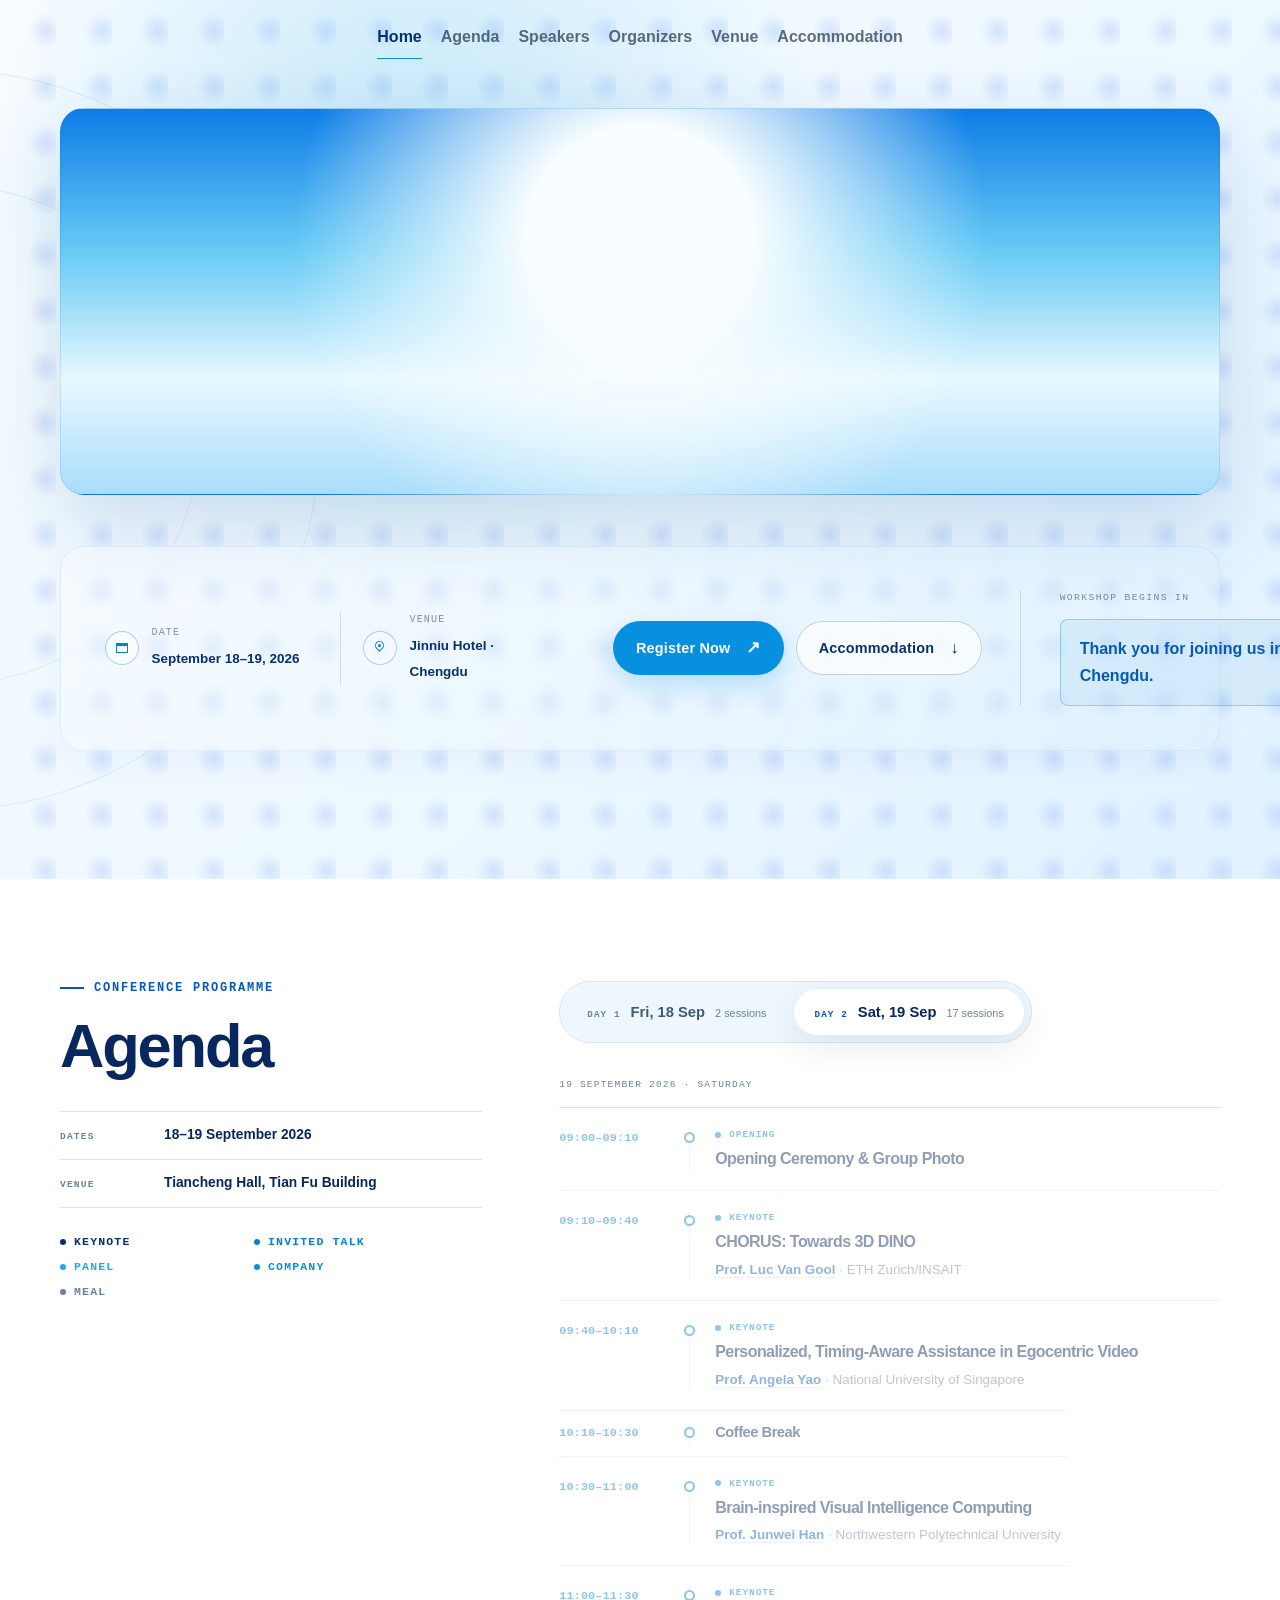
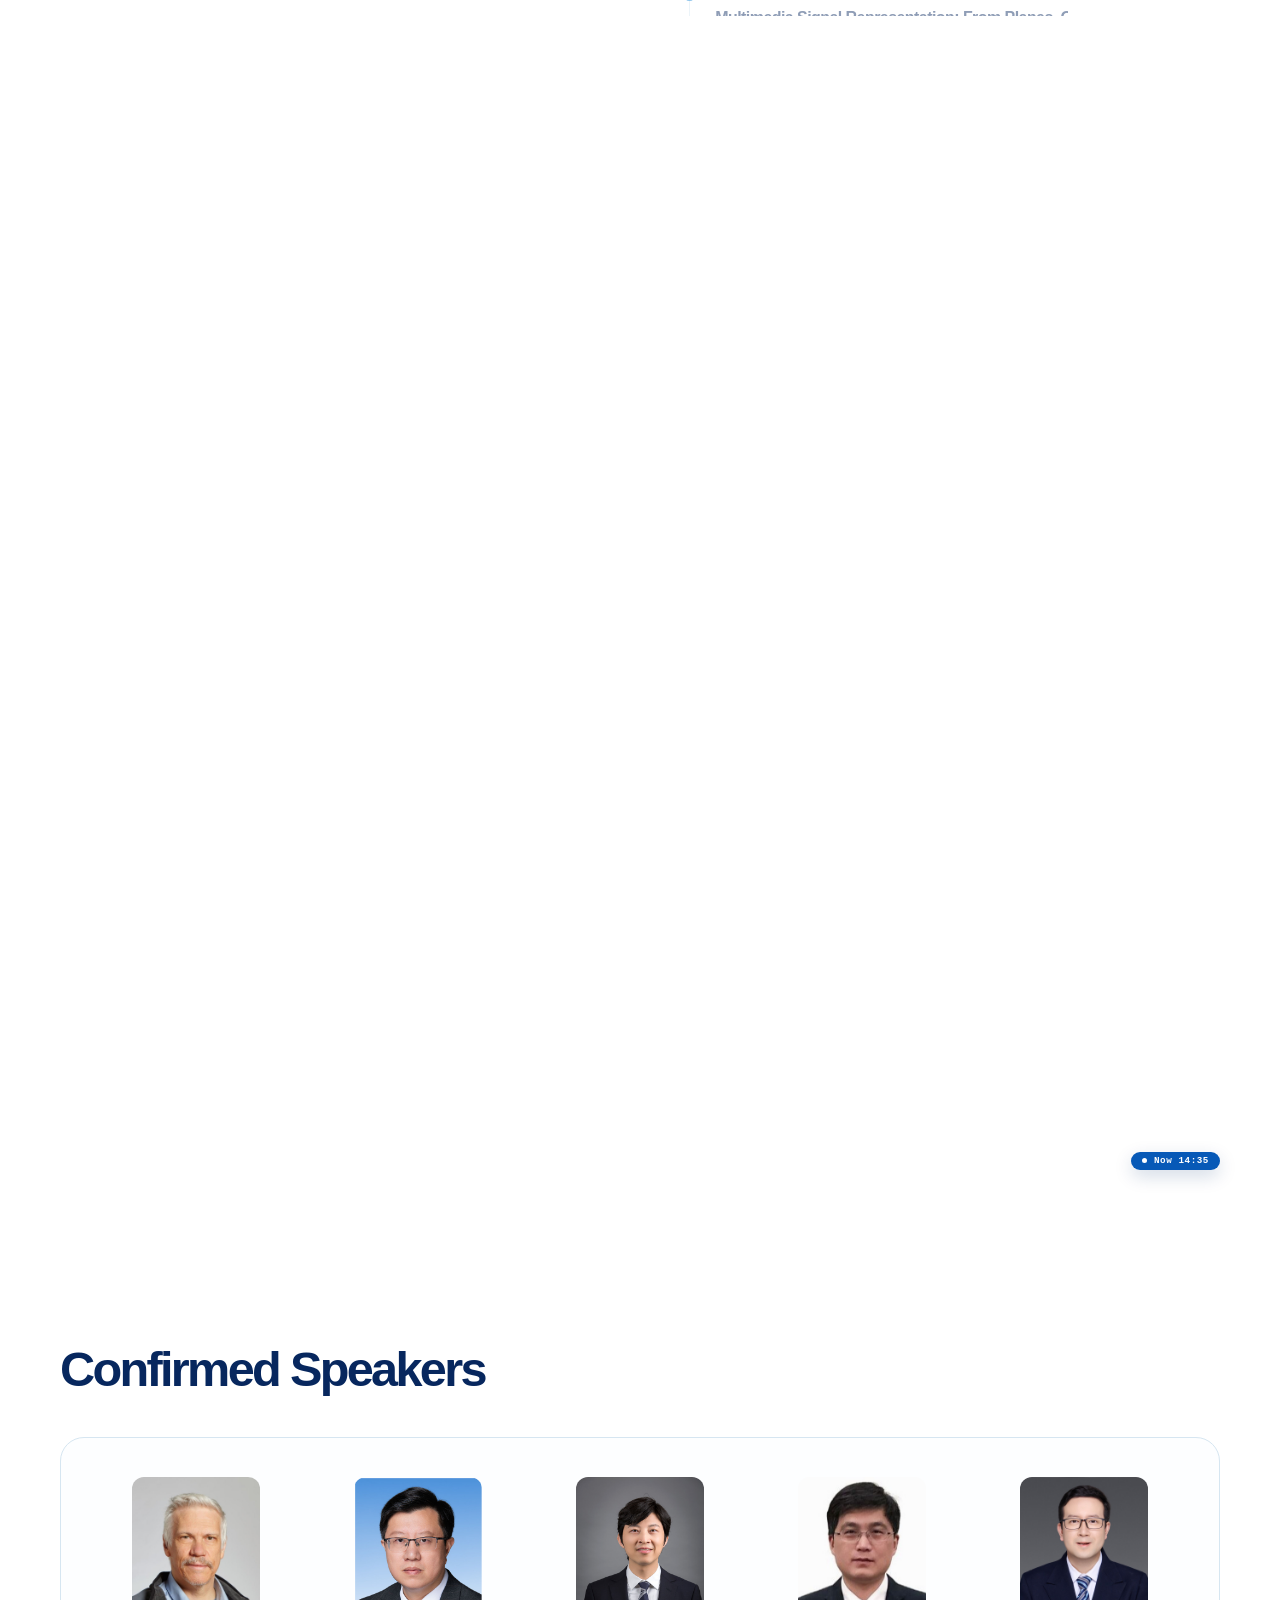
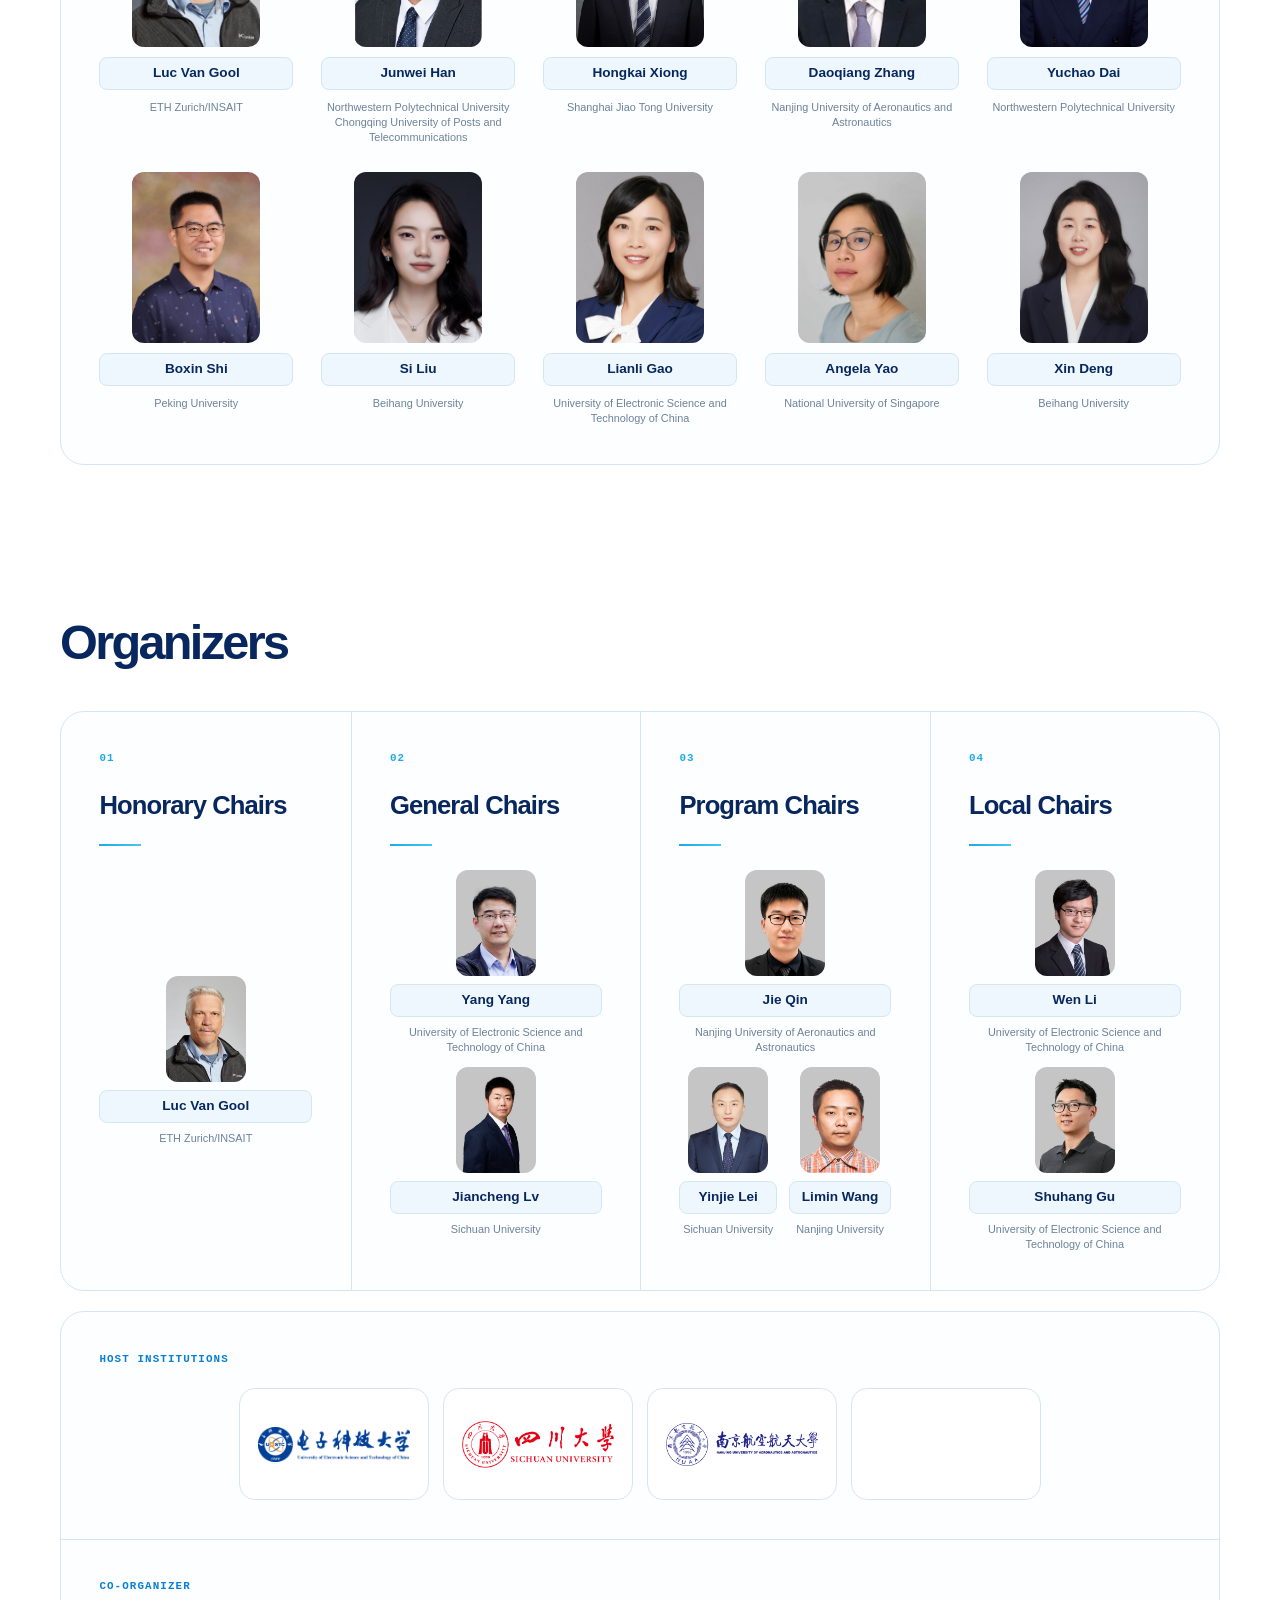
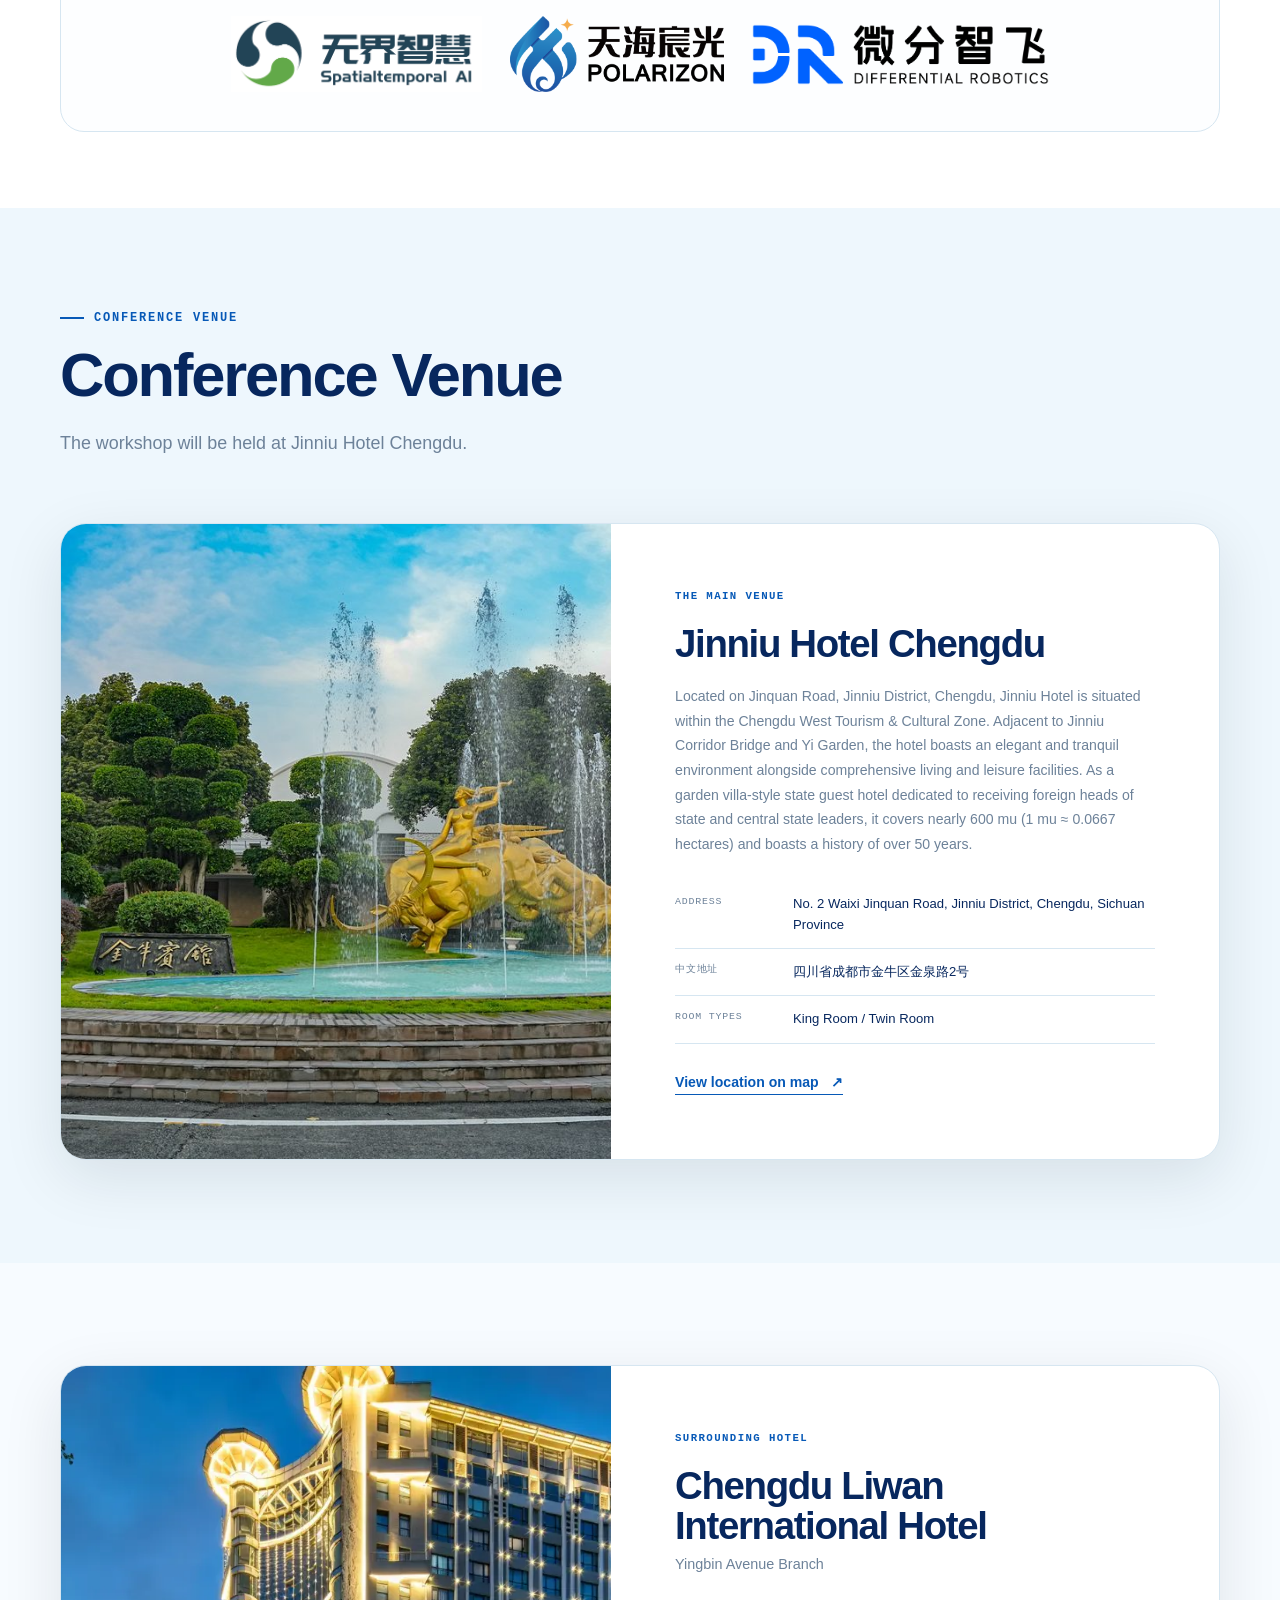
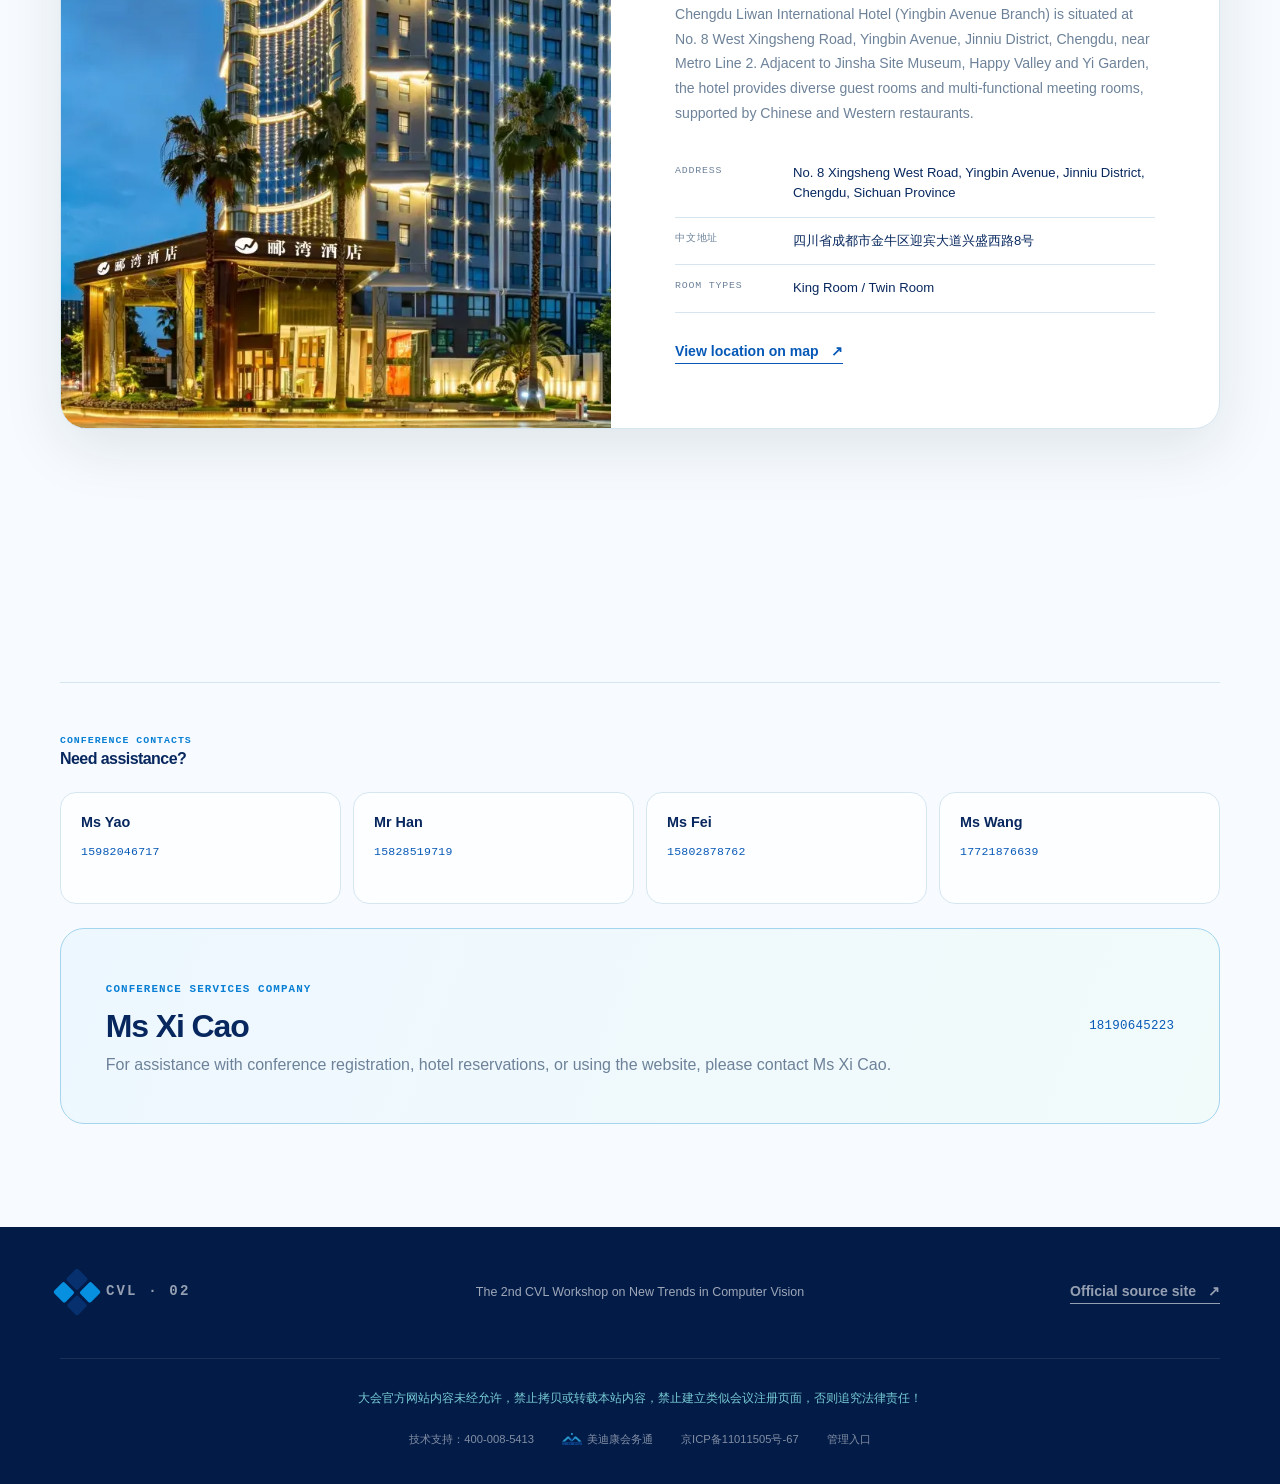
==== index.html @ 1d956423 "Show school-level affiliations only for confirmed speakers" ====
<!DOCTYPE html><html lang="en"><head><meta charSet="utf-8"/><meta name="viewport" content="width=device-width, initial-scale=1"/><link rel="preload" href="/assets/cvl-banner-mobile-0813.jpg" as="image" type="image/jpeg" fetchPriority="high" media="(max-width: 767px)"/><link rel="preload" href="/assets/cvl-banner.jpg" as="image" type="image/jpeg" fetchPriority="high" media="(min-width: 768px)"/><link rel="stylesheet" href="/assets/index-CyD8cBWs.css" data-rsc-css-href="/assets/index-CyD8cBWs.css" data-precedence="vite-rsc/importer-resources"/><link rel="modulepreload" href="/assets/layout-segment-context-DeR4lQsT.js" crossorigin=""/><link rel="modulepreload" href="/assets/rolldown-runtime-S-ySWqyJ.js" crossorigin=""/><link rel="modulepreload" href="/assets/index-DV3I3N_x.js" crossorigin=""/><link rel="modulepreload" href="/assets/framework-DjPHiq1u.js" crossorigin=""/><link rel="modulepreload" href="/assets/MeetingDataBridge-DhP2uK0h.js" crossorigin=""/><link rel="modulepreload" href="/assets/Header-BfSCHGvF.js" crossorigin=""/><link rel="modulepreload" href="/assets/data-CBMd5qh8.js" crossorigin=""/><link rel="modulepreload" href="/assets/Hero-CIeOYiyA.js" crossorigin=""/><link rel="modulepreload" href="/assets/AgendaTimeline-5wPU9Ufr.js" crossorigin=""/><link rel="modulepreload" href="/assets/image-DgHTr4tk.js" crossorigin=""/><link rel="modulepreload" href="/assets/SafeImage-CO-hhXgE.js" crossorigin=""/><link rel="modulepreload" href="/assets/AssistantSlot-C1ZiXn7h.js" crossorigin=""/><link rel="modulepreload" href="/assets/BackToTop-DcU8imKj.js" crossorigin=""/><title>The 2nd CVL Workshop on New Trends in Computer Vision</title><meta name="description" content="Join global scholars and industry practitioners for the 2nd CVL Workshop on New Trends in Computer Vision, September 18–19, 2026 at Jinniu Hotel Chengdu."/><meta property="og:title" content="The 2nd CVL Workshop on New Trends in Computer Vision"/><meta property="og:description" content="Join global scholars and industry practitioners for the 2nd CVL Workshop on New Trends in Computer Vision, September 18–19, 2026 at Jinniu Hotel Chengdu."/><meta property="og:url" content="https://jsjqy.scimeeting.cn/cn/web/index/39242"/><meta property="og:site_name" content="CVL Workshop 2026"/><meta property="og:type" content="website"/><meta property="og:image" content="https://cvl2026.github.io/assets/cvl-banner.jpg"/><meta property="og:image:width" content="6000"/><meta property="og:image:height" content="2000"/><meta property="og:image:alt" content="Official banner for the 2nd CVL Workshop on New Trends in Computer Vision"/><meta name="twitter:card" content="summary_large_image"/><meta name="twitter:title" content="The 2nd CVL Workshop on New Trends in Computer Vision"/><meta name="twitter:description" content="Join global scholars and industry practitioners for the 2nd CVL Workshop on New Trends in Computer Vision, September 18–19, 2026 at Jinniu Hotel Chengdu."/><meta name="twitter:image" content="https://cvl2026.github.io/assets/cvl-banner.jpg"/><link rel="shortcut icon" href="/favicon.png"/><link rel="icon" href="/favicon.png"/><link rel="canonical" href="https://jsjqy.scimeeting.cn/cn/web/index/39242"/><meta name="theme-color" content="#eef8ff"/><link rel="preload" as="image" type="image/jpeg" media="(max-width: 767px)" href="/assets/cvl-banner-mobile-0813.jpg" fetchPriority="high"/><link rel="preload" as="image" type="image/jpeg" media="(min-width: 768px)" href="/assets/cvl-banner.jpg" fetchPriority="high"/><script>self.__VINEXT_RSC_PARAMS__={}</script><script>self.__VINEXT_RSC_NAV__={"pathname":"/","searchParams":[]}</script><link rel="modulepreload" href="/assets/index-DV3I3N_x.js" />
</head><body><header class="siteHeader "><div class="headerInner"><nav class="desktopNav" aria-label="Primary navigation"><a href="#home" class="active">Home</a><a href="#agenda" class="">Agenda</a><a href="#speakers" class="">Speakers</a><a href="#organizers" class="">Organizers</a><a href="#venue" class="">Venue</a><a href="#accommodation" class="">Accommodation</a></nav><button class="menuButton " type="button" aria-label="Open navigation menu" aria-expanded="false" aria-controls="mobile-navigation"><span></span><span></span><span></span></button></div><div id="mobile-navigation" class="mobilePanel " aria-hidden="true"><nav aria-label="Mobile navigation"><a href="#home" tabindex="-1"><span>01</span>Home</a><a href="#agenda" tabindex="-1"><span>02</span>Agenda</a><a href="#speakers" tabindex="-1"><span>03</span>Speakers</a><a href="#organizers" tabindex="-1"><span>04</span>Organizers</a><a href="#venue" tabindex="-1"><span>05</span>Venue</a><a href="#accommodation" tabindex="-1"><span>06</span>Accommodation</a></nav></div></header><main><section class="hero heroBanner" id="home"><div class="heroBackdrop" aria-hidden="true"></div><div class="heroInner"><h1 class="visuallyHidden">The 2nd CVL Workshop on New Trends in Computer Vision</h1><div class="heroVisual" aria-label="Official banner for the 2nd CVL Workshop on New Trends in Computer Vision"><picture><source media="(max-width: 767px)" type="image/jpeg" srcSet="/assets/cvl-banner-mobile-0813.jpg"/><img src="/assets/cvl-banner.jpg" alt="2nd CVL Workshop on New Trends in Computer Vision, September 18–19, 2026, Chengdu, China" width="30000" height="10000" loading="eager" fetchPriority="high" decoding="async"/></picture></div><div class="heroCopy"><div class="heroCopyDetails"><div class="heroMeta" aria-label="Conference date and location"><div><span class="metaIcon calendarIcon" aria-hidden="true"></span><p><small>Date</small><strong>September 18–19, 2026</strong></p></div><div><span class="metaIcon locationIcon" aria-hidden="true"></span><p><small>Venue</small><strong>Jinniu Hotel · Chengdu</strong></p></div></div><div class="heroActions"><a class="button buttonGold" href="https://jsjqy.scimeeting.cn/cn/reg/info/39242" target="_blank" rel="noreferrer">Register Now <span aria-hidden="true">↗</span></a><button class="button buttonGhost" type="button">Accommodation <span aria-hidden="true">↓</span></button></div><div class="countdownWrap"><p>Workshop begins in</p><div class="countdown" aria-label="Countdown to the workshop" aria-live="polite"><div class="countdownUnit"><strong>—</strong><span>Days</span></div><div class="countdownUnit"><strong>—</strong><span>Hours</span></div><div class="countdownUnit"><strong>—</strong><span>Minutes</span></div><div class="countdownUnit"><strong>—</strong><span>Seconds</span></div></div></div></div></div></div></section><section class="section agendaSection" id="agenda"><div class="container agendaLayout"><aside class="agendaAside"><header class="sectionHeader "><p class="eyebrow"><span aria-hidden="true"></span>Conference Programme</p><h2>Agenda</h2></header><dl class="agendaMeta"><div><dt>Dates</dt><dd>18–19 September 2026</dd></div><div><dt>Venue</dt><dd>Tiancheng Hall, Tian Fu Building</dd></div></dl><ul class="agendaLegend" aria-label="Session types"><li class="agendaKind agendaKind--keynote"><i aria-hidden="true"></i>Keynote</li><li class="agendaKind agendaKind--invited"><i aria-hidden="true"></i>Invited Talk</li><li class="agendaKind agendaKind--panel"><i aria-hidden="true"></i>Panel</li><li class="agendaKind agendaKind--industry"><i aria-hidden="true"></i>Company</li><li class="agendaKind agendaKind--meal"><i aria-hidden="true"></i>Meal</li></ul></aside><div class="agendaTimeline"><div class="agendaDayBar"><div class="agendaDays" role="tablist" aria-label="Agenda days"><button class="agendaDay" type="button" role="tab" id="agenda-tab-day-1" aria-selected="false" aria-controls="agenda-panel-day-1" tabindex="-1"><span class="agendaDayLabel">Day 1</span><strong>Fri, 18 Sep</strong><span class="agendaDayCount">2<!-- --> sessions</span></button><button class="agendaDay isActive" type="button" role="tab" id="agenda-tab-day-2" aria-selected="true" aria-controls="agenda-panel-day-2" tabindex="0"><span class="agendaDayLabel">Day 2</span><strong>Sat, 19 Sep</strong><span class="agendaDayCount">17<!-- --> sessions</span></button></div></div><section class="agendaDayPanel" id="agenda-panel-day-1" role="tabpanel" aria-labelledby="agenda-tab-day-1" hidden=""><p class="agendaDayNote">18 September 2026<!-- --> · <!-- -->Friday</p><div class="agendaListWrap"><ol class="agendaList"><li id="agenda-day-1-registration" class="agendaItem agendaItem--registration" data-kind="registration" data-start="2026-09-18T13:00" data-end="2026-09-18T19:00"><span class="agendaTime"><time dateTime="2026-09-18T13:00:00+08:00">13:00–19:00</time><span class="visuallyHidden"> <!-- -->China Standard Time</span></span><span class="agendaRail" aria-hidden="true"><i></i></span><div class="agendaBody"><h3 class="agendaTitle">Registration</h3></div></li><li id="agenda-day-1-dinner" class="agendaItem agendaItem--meal" data-kind="meal" data-start="2026-09-18T18:00" data-end="2026-09-18T19:30"><span class="agendaTime"><time dateTime="2026-09-18T18:00:00+08:00">18:00–19:30</time><span class="visuallyHidden"> <!-- -->China Standard Time</span></span><span class="agendaRail" aria-hidden="true"><i></i></span><div class="agendaBody"><h3 class="agendaTitle">Buffet Dinner</h3><p class="agendaNote">Tiansheng Hall</p></div></li></ol></div></section><section class="agendaDayPanel" id="agenda-panel-day-2" role="tabpanel" aria-labelledby="agenda-tab-day-2"><p class="agendaDayNote">19 September 2026<!-- --> · <!-- -->Saturday</p><div class="agendaListWrap"><ol class="agendaList"><li id="agenda-day-2-opening" class="agendaItem agendaItem--ceremony" data-kind="ceremony" data-start="2026-09-19T09:00" data-end="2026-09-19T09:10"><span class="agendaTime"><time dateTime="2026-09-19T09:00:00+08:00">09:00–09:10</time><span class="visuallyHidden"> <!-- -->China Standard Time</span></span><span class="agendaRail" aria-hidden="true"><i></i></span><div class="agendaBody"><p class="agendaTopline"><span class="agendaKind"><i aria-hidden="true"></i>Opening</span></p><h3 class="agendaTitle">Opening Ceremony &amp; Group Photo</h3></div></li><li id="agenda-day-2-keynote-1" class="agendaItem agendaItem--keynote" data-kind="keynote" data-start="2026-09-19T09:10" data-end="2026-09-19T09:40"><span class="agendaTime"><time dateTime="2026-09-19T09:10:00+08:00">09:10–09:40</time><span class="visuallyHidden"> <!-- -->China Standard Time</span></span><span class="agendaRail" aria-hidden="true"><i></i></span><div class="agendaBody"><p class="agendaTopline"><span class="agendaKind"><i aria-hidden="true"></i>Keynote</span></p><h3 class="agendaTitle">CHORUS: Towards 3D DINO</h3><p class="agendaSpeaker"><a class="agendaPersonLink" href="#speaker-luc-van-gool"><strong>Prof. Luc Van Gool</strong></a><span class="agendaAffiliation"> <!-- -->· <!-- -->ETH Zurich/INSAIT</span></p></div></li><li id="agenda-day-2-keynote-2" class="agendaItem agendaItem--keynote" data-kind="keynote" data-start="2026-09-19T09:40" data-end="2026-09-19T10:10"><span class="agendaTime"><time dateTime="2026-09-19T09:40:00+08:00">09:40–10:10</time><span class="visuallyHidden"> <!-- -->China Standard Time</span></span><span class="agendaRail" aria-hidden="true"><i></i></span><div class="agendaBody"><p class="agendaTopline"><span class="agendaKind"><i aria-hidden="true"></i>Keynote</span></p><h3 class="agendaTitle">Personalized, Timing-Aware Assistance in Egocentric Video</h3><p class="agendaSpeaker"><a class="agendaPersonLink" href="#speaker-angela-yao"><strong>Prof. Angela Yao</strong></a><span class="agendaAffiliation"> <!-- -->· <!-- -->National University of Singapore</span></p></div></li><li id="agenda-day-2-break-1" class="agendaItem agendaItem--break isBreak" data-kind="break" data-start="2026-09-19T10:10" data-end="2026-09-19T10:30"><span class="agendaTime"><time dateTime="2026-09-19T10:10:00+08:00">10:10–10:30</time><span class="visuallyHidden"> <!-- -->China Standard Time</span></span><span class="agendaRail" aria-hidden="true"><i></i></span><div class="agendaBody"><h3 class="agendaTitle">Coffee Break</h3></div></li><li id="agenda-day-2-keynote-3" class="agendaItem agendaItem--keynote" data-kind="keynote" data-start="2026-09-19T10:30" data-end="2026-09-19T11:00"><span class="agendaTime"><time dateTime="2026-09-19T10:30:00+08:00">10:30–11:00</time><span class="visuallyHidden"> <!-- -->China Standard Time</span></span><span class="agendaRail" aria-hidden="true"><i></i></span><div class="agendaBody"><p class="agendaTopline"><span class="agendaKind"><i aria-hidden="true"></i>Keynote</span></p><h3 class="agendaTitle">Brain-inspired Visual Intelligence Computing</h3><p class="agendaSpeaker"><a class="agendaPersonLink" href="#speaker-junwei-han"><strong>Prof. Junwei Han</strong></a><span class="agendaAffiliation"> <!-- -->· <!-- -->Northwestern Polytechnical University</span></p></div></li><li id="agenda-day-2-keynote-4" class="agendaItem agendaItem--keynote" data-kind="keynote" data-start="2026-09-19T11:00" data-end="2026-09-19T11:30"><span class="agendaTime"><time dateTime="2026-09-19T11:00:00+08:00">11:00–11:30</time><span class="visuallyHidden"> <!-- -->China Standard Time</span></span><span class="agendaRail" aria-hidden="true"><i></i></span><div class="agendaBody"><p class="agendaTopline"><span class="agendaKind"><i aria-hidden="true"></i>Keynote</span></p><h3 class="agendaTitle">Multimedia Signal Representation: From Planes, Geometry to Topology</h3><p class="agendaSpeaker"><a class="agendaPersonLink" href="#speaker-hongkai-xiong"><strong>Prof. Hongkai Xiong</strong></a><span class="agendaAffiliation"> <!-- -->· <!-- -->Shanghai Jiao Tong University</span></p></div></li><li id="agenda-day-2-keynote-5" class="agendaItem agendaItem--keynote" data-kind="keynote" data-start="2026-09-19T11:30" data-end="2026-09-19T12:00"><span class="agendaTime"><time dateTime="2026-09-19T11:30:00+08:00">11:30–12:00</time><span class="visuallyHidden"> <!-- -->China Standard Time</span></span><span class="agendaRail" aria-hidden="true"><i></i></span><div class="agendaBody"><p class="agendaTopline"><span class="agendaKind"><i aria-hidden="true"></i>Keynote</span></p><h3 class="agendaTitle">Intelligent Analysis of Brain Imaging for Early Diagnosis of Brain Diseases</h3><p class="agendaSpeaker"><a class="agendaPersonLink" href="#speaker-daoqiang-zhang"><strong>Prof. Daoqiang Zhang</strong></a><span class="agendaAffiliation"> <!-- -->· <!-- -->Nanjing University of Aeronautics and Astronautics</span></p></div></li><li id="agenda-day-2-lunch" class="agendaItem agendaItem--meal" data-kind="meal" data-start="2026-09-19T12:00" data-end="2026-09-19T14:00"><span class="agendaTime"><time dateTime="2026-09-19T12:00:00+08:00">12:00–14:00</time><span class="visuallyHidden"> <!-- -->China Standard Time</span></span><span class="agendaRail" aria-hidden="true"><i></i></span><div class="agendaBody"><h3 class="agendaTitle">Buffet Lunch</h3><p class="agendaNote">Tiansheng Hall</p></div></li><li id="agenda-day-2-invited-1" class="agendaItem agendaItem--invited" data-kind="invited" data-start="2026-09-19T14:00" data-end="2026-09-19T14:30"><span class="agendaTime"><time dateTime="2026-09-19T14:00:00+08:00">14:00–14:30</time><span class="visuallyHidden"> <!-- -->China Standard Time</span></span><span class="agendaRail" aria-hidden="true"><i></i></span><div class="agendaBody"><p class="agendaTopline"><span class="agendaKind"><i aria-hidden="true"></i>Invited Talk 1</span></p><h3 class="agendaTitle">Decision-Making and Planning for Intelligent UAVs in Open Environments</h3><p class="agendaSpeaker"><a class="agendaPersonLink" href="#speaker-si-liu"><strong>Prof. Si Liu</strong></a><span class="agendaAffiliation"> <!-- -->· <!-- -->Beihang University</span></p></div></li><li id="agenda-day-2-invited-2" class="agendaItem agendaItem--invited" data-kind="invited" data-start="2026-09-19T14:30" data-end="2026-09-19T15:00"><span class="agendaTime"><time dateTime="2026-09-19T14:30:00+08:00">14:30–15:00</time><span class="visuallyHidden"> <!-- -->China Standard Time</span></span><span class="agendaRail" aria-hidden="true"><i></i></span><div class="agendaBody"><p class="agendaTopline"><span class="agendaKind"><i aria-hidden="true"></i>Invited Talk 2</span></p><h3 class="agendaTitle">From Dynamic 3D Reconstruction to 4D World Model Construction</h3><p class="agendaSpeaker"><a class="agendaPersonLink" href="#speaker-yuchao-dai"><strong>Prof. Yuchao Dai</strong></a><span class="agendaAffiliation"> <!-- -->· <!-- -->Northwestern Polytechnical University</span></p></div></li><li id="agenda-day-2-invited-3" class="agendaItem agendaItem--invited" data-kind="invited" data-start="2026-09-19T15:00" data-end="2026-09-19T15:30"><span class="agendaTime"><time dateTime="2026-09-19T15:00:00+08:00">15:00–15:30</time><span class="visuallyHidden"> <!-- -->China Standard Time</span></span><span class="agendaRail" aria-hidden="true"><i></i></span><div class="agendaBody"><p class="agendaTopline"><span class="agendaKind"><i aria-hidden="true"></i>Invited Talk 3</span></p><h3 class="agendaTitle">Event-based Photometric Imaging</h3><p class="agendaSpeaker"><a class="agendaPersonLink" href="#speaker-boxin-shi"><strong>Prof. Boxin Shi</strong></a><span class="agendaAffiliation"> <!-- -->· <!-- -->Peking University</span></p></div></li><li id="agenda-day-2-break-2" class="agendaItem agendaItem--break isBreak" data-kind="break" data-start="2026-09-19T15:30" data-end="2026-09-19T16:00"><span class="agendaTime"><time dateTime="2026-09-19T15:30:00+08:00">15:30–16:00</time><span class="visuallyHidden"> <!-- -->China Standard Time</span></span><span class="agendaRail" aria-hidden="true"><i></i></span><div class="agendaBody"><h3 class="agendaTitle">Coffee Break</h3></div></li><li id="agenda-day-2-invited-4" class="agendaItem agendaItem--invited" data-kind="invited" data-start="2026-09-19T16:00" data-end="2026-09-19T16:30"><span class="agendaTime"><time dateTime="2026-09-19T16:00:00+08:00">16:00–16:30</time><span class="visuallyHidden"> <!-- -->China Standard Time</span></span><span class="agendaRail" aria-hidden="true"><i></i></span><div class="agendaBody"><p class="agendaTopline"><span class="agendaKind"><i aria-hidden="true"></i>Invited Talk 4</span></p><h3 class="agendaTitle">Multimedia intelligence towards open world</h3><p class="agendaSpeaker"><a class="agendaPersonLink" href="#speaker-lianli-gao"><strong>Prof. Lianli Gao</strong></a><span class="agendaAffiliation"> <!-- -->· <!-- -->University of Electronic Science and Technology of China</span></p></div></li><li id="agenda-day-2-invited-5" class="agendaItem agendaItem--invited" data-kind="invited" data-start="2026-09-19T16:30" data-end="2026-09-19T17:00"><span class="agendaTime"><time dateTime="2026-09-19T16:30:00+08:00">16:30–17:00</time><span class="visuallyHidden"> <!-- -->China Standard Time</span></span><span class="agendaRail" aria-hidden="true"><i></i></span><div class="agendaBody"><p class="agendaTopline"><span class="agendaKind"><i aria-hidden="true"></i>Invited Talk 5</span></p><h3 class="agendaTitle">Semi-smooth Newton Driven Image Restoration</h3><p class="agendaSpeaker"><a class="agendaPersonLink" href="#speaker-xin-deng"><strong>Prof. Xin Deng</strong></a><span class="agendaAffiliation"> <!-- -->· <!-- -->Beihang University</span></p></div></li><li id="agenda-day-2-company" class="agendaItem agendaItem--industry" data-kind="industry" data-start="2026-09-19T17:00" data-end="2026-09-19T17:20"><span class="agendaTime"><time dateTime="2026-09-19T17:00:00+08:00">17:00–17:20</time><span class="visuallyHidden"> <!-- -->China Standard Time</span></span><span class="agendaRail" aria-hidden="true"><i></i></span><div class="agendaBody"><p class="agendaTopline"><span class="agendaKind"><i aria-hidden="true"></i>Company</span></p><h3 class="agendaTitle">Company Presentation</h3></div></li><li id="agenda-day-2-panel" class="agendaItem agendaItem--panel" data-kind="panel" data-start="2026-09-19T17:20" data-end="2026-09-19T18:00"><span class="agendaTime"><time dateTime="2026-09-19T17:20:00+08:00">17:20–18:00</time><span class="visuallyHidden"> <!-- -->China Standard Time</span></span><span class="agendaRail" aria-hidden="true"><i></i></span><div class="agendaBody"><p class="agendaTopline"><span class="agendaKind"><i aria-hidden="true"></i>Panel</span></p><h3 class="agendaTitle">Panel Discussion</h3></div></li><li id="agenda-day-2-banquet" class="agendaItem agendaItem--meal" data-kind="meal" data-start="2026-09-19T18:00" data-end="2026-09-19T21:00"><span class="agendaTime"><time dateTime="2026-09-19T18:00:00+08:00">18:00–21:00</time><span class="visuallyHidden"> <!-- -->China Standard Time</span></span><span class="agendaRail" aria-hidden="true"><i></i></span><div class="agendaBody"><h3 class="agendaTitle">Conference Banquet</h3><p class="agendaNote">Shu Daxia Hotpot</p></div></li></ol></div></section></div></div></section><section class="section organizersSection speakersSection" id="speakers"><div class="container"><h2 class="organizersTitle">Confirmed Speakers</h2><div class="speakerGrid" aria-label="Confirmed speakers"><div class="speakerCard" id="speaker-luc-van-gool"><img src="/assets/committee/luc-van-gool.jpg" alt="Luc Van Gool" width="600" height="800" loading="lazy" decoding="async" srcSet="/assets/committee/luc-van-gool.jpg 640w, /assets/committee/luc-van-gool.jpg 750w, /assets/committee/luc-van-gool.jpg 828w, /assets/committee/luc-van-gool.jpg 1080w, /assets/committee/luc-van-gool.jpg 1200w" class="chairPhoto" data-nimg="1"/><div class="chairMemberName">Luc Van Gool</div><div class="chairMemberBio">ETH Zurich/INSAIT</div></div><div class="speakerCard" id="speaker-junwei-han"><img src="/assets/speakers/junwei-han.jpg" alt="Junwei Han" width="600" height="800" loading="lazy" decoding="async" srcSet="/assets/speakers/junwei-han.jpg 640w, /assets/speakers/junwei-han.jpg 750w, /assets/speakers/junwei-han.jpg 828w, /assets/speakers/junwei-han.jpg 1080w, /assets/speakers/junwei-han.jpg 1200w" class="chairPhoto" data-nimg="1"/><div class="chairMemberName">Junwei Han</div><div class="chairMemberBio">Northwestern Polytechnical University
Chongqing University of Posts and Telecommunications</div></div><div class="speakerCard" id="speaker-hongkai-xiong"><img src="/assets/speakers/hongkai-xiong.jpg" alt="Hongkai Xiong" width="600" height="800" loading="lazy" decoding="async" srcSet="/assets/speakers/hongkai-xiong.jpg 640w, /assets/speakers/hongkai-xiong.jpg 750w, /assets/speakers/hongkai-xiong.jpg 828w, /assets/speakers/hongkai-xiong.jpg 1080w, /assets/speakers/hongkai-xiong.jpg 1200w" class="chairPhoto" data-nimg="1"/><div class="chairMemberName">Hongkai Xiong</div><div class="chairMemberBio">Shanghai Jiao Tong University</div></div><div class="speakerCard" id="speaker-daoqiang-zhang"><img src="/assets/speakers/zhang-daoqiang.jpg" alt="Daoqiang Zhang" width="600" height="800" loading="lazy" decoding="async" srcSet="/assets/speakers/zhang-daoqiang.jpg 640w, /assets/speakers/zhang-daoqiang.jpg 750w, /assets/speakers/zhang-daoqiang.jpg 828w, /assets/speakers/zhang-daoqiang.jpg 1080w, /assets/speakers/zhang-daoqiang.jpg 1200w" class="chairPhoto" data-nimg="1"/><div class="chairMemberName">Daoqiang Zhang</div><div class="chairMemberBio">Nanjing University of Aeronautics and Astronautics</div></div><div class="speakerCard" id="speaker-yuchao-dai"><img src="/assets/speakers/dai-yuchao.jpg" alt="Yuchao Dai" width="600" height="800" loading="lazy" decoding="async" srcSet="/assets/speakers/dai-yuchao.jpg 640w, /assets/speakers/dai-yuchao.jpg 750w, /assets/speakers/dai-yuchao.jpg 828w, /assets/speakers/dai-yuchao.jpg 1080w, /assets/speakers/dai-yuchao.jpg 1200w" class="chairPhoto" data-nimg="1"/><div class="chairMemberName">Yuchao Dai</div><div class="chairMemberBio">Northwestern Polytechnical University</div></div><div class="speakerCard" id="speaker-boxin-shi"><img src="/assets/speakers/boxin-shi.jpg" alt="Boxin Shi" width="600" height="800" loading="lazy" decoding="async" srcSet="/assets/speakers/boxin-shi.jpg 640w, /assets/speakers/boxin-shi.jpg 750w, /assets/speakers/boxin-shi.jpg 828w, /assets/speakers/boxin-shi.jpg 1080w, /assets/speakers/boxin-shi.jpg 1200w" class="chairPhoto" data-nimg="1"/><div class="chairMemberName">Boxin Shi</div><div class="chairMemberBio">Peking University</div></div><div class="speakerCard" id="speaker-si-liu"><img src="/assets/speakers/liu-cai.jpg" alt="Si Liu" width="600" height="800" loading="lazy" decoding="async" srcSet="/assets/speakers/liu-cai.jpg 640w, /assets/speakers/liu-cai.jpg 750w, /assets/speakers/liu-cai.jpg 828w, /assets/speakers/liu-cai.jpg 1080w, /assets/speakers/liu-cai.jpg 1200w" class="chairPhoto" data-nimg="1"/><div class="chairMemberName">Si Liu</div><div class="chairMemberBio">Beihang University</div></div><div class="speakerCard" id="speaker-lianli-gao"><img src="/assets/speakers/gao-lianli.jpg" alt="Lianli Gao" width="600" height="800" loading="lazy" decoding="async" srcSet="/assets/speakers/gao-lianli.jpg 640w, /assets/speakers/gao-lianli.jpg 750w, /assets/speakers/gao-lianli.jpg 828w, /assets/speakers/gao-lianli.jpg 1080w, /assets/speakers/gao-lianli.jpg 1200w" class="chairPhoto" data-nimg="1"/><div class="chairMemberName">Lianli Gao</div><div class="chairMemberBio">University of Electronic Science and Technology of China</div></div><div class="speakerCard" id="speaker-angela-yao"><img src="/assets/speakers/angela-yao.jpg" alt="Angela Yao" width="600" height="800" loading="lazy" decoding="async" srcSet="/assets/speakers/angela-yao.jpg 640w, /assets/speakers/angela-yao.jpg 750w, /assets/speakers/angela-yao.jpg 828w, /assets/speakers/angela-yao.jpg 1080w, /assets/speakers/angela-yao.jpg 1200w" class="chairPhoto" data-nimg="1"/><div class="chairMemberName">Angela Yao</div><div class="chairMemberBio">National University of Singapore</div></div><div class="speakerCard" id="speaker-xin-deng"><img src="/assets/speakers/deng-xin.jpg" alt="Xin Deng" width="600" height="800" loading="lazy" decoding="async" srcSet="/assets/speakers/deng-xin.jpg 640w, /assets/speakers/deng-xin.jpg 750w, /assets/speakers/deng-xin.jpg 828w, /assets/speakers/deng-xin.jpg 1080w, /assets/speakers/deng-xin.jpg 1200w" class="chairPhoto" data-nimg="1"/><div class="chairMemberName">Xin Deng</div><div class="chairMemberBio">Beihang University</div></div></div></div></section><section class="section organizersSection" id="organizers"><div class="container"><h2 class="organizersTitle">Organizers</h2><div class="chairGrid" aria-label="Conference chairs"><article class="chairCard chairCard--honorary"><span class="chairNumber">01</span><h3>Honorary Chairs</h3><span class="chairRoleLine" aria-hidden="true"></span><div class="chairMembers"><div class="chairMember" id="chair-luc-van-gool"><img src="/assets/committee/luc-van-gool.jpg" alt="Luc Van Gool" width="600" height="800" loading="lazy" decoding="async" srcSet="/assets/committee/luc-van-gool.jpg 640w, /assets/committee/luc-van-gool.jpg 750w, /assets/committee/luc-van-gool.jpg 828w, /assets/committee/luc-van-gool.jpg 1080w, /assets/committee/luc-van-gool.jpg 1200w" class="chairPhoto" data-nimg="1"/><div class="chairMemberName">Luc Van Gool</div><div class="chairMemberBio">ETH Zurich/INSAIT</div></div></div></article><article class="chairCard"><span class="chairNumber">02</span><h3>General Chairs</h3><span class="chairRoleLine" aria-hidden="true"></span><div class="chairMembers"><div class="chairMember" id="chair-yang-yang"><img src="/assets/committee/yang-yang.jpg" alt="Yang Yang" width="600" height="800" loading="lazy" decoding="async" srcSet="/assets/committee/yang-yang.jpg 640w, /assets/committee/yang-yang.jpg 750w, /assets/committee/yang-yang.jpg 828w, /assets/committee/yang-yang.jpg 1080w, /assets/committee/yang-yang.jpg 1200w" class="chairPhoto" data-nimg="1"/><div class="chairMemberName">Yang Yang</div><div class="chairMemberBio">University of Electronic Science and Technology of China</div></div><div class="chairMember" id="chair-jiancheng-lv"><img src="/assets/committee/jiancheng-lv.jpg" alt="Jiancheng Lv" width="600" height="800" loading="lazy" decoding="async" srcSet="/assets/committee/jiancheng-lv.jpg 640w, /assets/committee/jiancheng-lv.jpg 750w, /assets/committee/jiancheng-lv.jpg 828w, /assets/committee/jiancheng-lv.jpg 1080w, /assets/committee/jiancheng-lv.jpg 1200w" class="chairPhoto" data-nimg="1"/><div class="chairMemberName">Jiancheng Lv</div><div class="chairMemberBio">Sichuan University</div></div></div></article><article class="chairCard"><span class="chairNumber">03</span><h3>Program Chairs</h3><span class="chairRoleLine" aria-hidden="true"></span><div class="chairMembers"><div class="chairMember" id="chair-jie-qin"><img src="/assets/committee/jie-qin.jpg" alt="Jie Qin" width="600" height="800" loading="lazy" decoding="async" srcSet="/assets/committee/jie-qin.jpg 640w, /assets/committee/jie-qin.jpg 750w, /assets/committee/jie-qin.jpg 828w, /assets/committee/jie-qin.jpg 1080w, /assets/committee/jie-qin.jpg 1200w" class="chairPhoto" data-nimg="1"/><div class="chairMemberName">Jie Qin</div><div class="chairMemberBio">Nanjing University of Aeronautics and Astronautics</div></div><div class="chairMember" id="chair-yinjie-lei"><img src="/assets/committee/yinjie-lei.jpg" alt="Yinjie Lei" width="600" height="800" loading="lazy" decoding="async" srcSet="/assets/committee/yinjie-lei.jpg 640w, /assets/committee/yinjie-lei.jpg 750w, /assets/committee/yinjie-lei.jpg 828w, /assets/committee/yinjie-lei.jpg 1080w, /assets/committee/yinjie-lei.jpg 1200w" class="chairPhoto" data-nimg="1"/><div class="chairMemberName">Yinjie Lei</div><div class="chairMemberBio">Sichuan University</div></div><div class="chairMember" id="chair-limin-wang"><img src="/assets/committee/limin-wang.jpg" alt="Limin Wang" width="600" height="800" loading="lazy" decoding="async" srcSet="/assets/committee/limin-wang.jpg 640w, /assets/committee/limin-wang.jpg 750w, /assets/committee/limin-wang.jpg 828w, /assets/committee/limin-wang.jpg 1080w, /assets/committee/limin-wang.jpg 1200w" class="chairPhoto" data-nimg="1"/><div class="chairMemberName">Limin Wang</div><div class="chairMemberBio">Nanjing University</div></div></div></article><article class="chairCard"><span class="chairNumber">04</span><h3>Local Chairs</h3><span class="chairRoleLine" aria-hidden="true"></span><div class="chairMembers"><div class="chairMember" id="chair-wen-li"><img src="/assets/committee/wen-li.jpg" alt="Wen Li" width="600" height="800" loading="lazy" decoding="async" srcSet="/assets/committee/wen-li.jpg 640w, /assets/committee/wen-li.jpg 750w, /assets/committee/wen-li.jpg 828w, /assets/committee/wen-li.jpg 1080w, /assets/committee/wen-li.jpg 1200w" class="chairPhoto" data-nimg="1"/><div class="chairMemberName">Wen Li</div><div class="chairMemberBio">University of Electronic Science and Technology of China</div></div><div class="chairMember" id="chair-shuhang-gu"><img src="/assets/committee/shuhang-gu.jpg" alt="Shuhang Gu" width="600" height="800" loading="lazy" decoding="async" srcSet="/assets/committee/shuhang-gu.jpg 640w, /assets/committee/shuhang-gu.jpg 750w, /assets/committee/shuhang-gu.jpg 828w, /assets/committee/shuhang-gu.jpg 1080w, /assets/committee/shuhang-gu.jpg 1200w" class="chairPhoto" data-nimg="1"/><div class="chairMemberName">Shuhang Gu</div><div class="chairMemberBio">University of Electronic Science and Technology of China</div></div></div></article></div><div class="organizerInstitutions"><div class="institutionGroup"><span class="institutionLabel">Host Institutions</span><ol class="hostInstitutionList"><li><img src="/assets/host-logos/uestc.png" alt="University of Electronic Science and Technology of China logo" loading="lazy" decoding="async"/></li><li><img src="/assets/host-logos/scu.png" alt="Sichuan University logo" loading="lazy" decoding="async"/></li><li><img src="/assets/host-logos/nuaa.png" alt="Nanjing University of Aeronautics and Astronautics logo" loading="lazy" decoding="async"/></li><li><img src="/assets/host-logos/nju.jpg" alt="Nanjing University logo" loading="lazy" decoding="async"/></li></ol></div><div class="institutionGroup coOrganizerGroup"><span class="institutionLabel">Co-organizer</span><div class="coOrganizerLogos"><img class="coOrganizerLogo" src="/assets/host-logos/wujie-zhihui.png" alt="Wu Jie Zhi Hui (Zhuhai) Technology Co., Ltd logo" loading="lazy" decoding="async"/><img class="coOrganizerLogo" src="/assets/host-logos/polarizon.png" alt="Polarizon logo" loading="lazy" decoding="async"/><img class="coOrganizerLogo coOrganizerLogo--weifen-zhifei" src="/assets/host-logos/weifen-zhifei.png" alt="Weifen Zhifei (Differential Robotics) logo" loading="lazy" decoding="async"/></div></div></div></div></section><section class="section venueSection" id="venue"><div class="container"><header class="sectionHeader "><p class="eyebrow"><span aria-hidden="true"></span>Conference Venue</p><h2>Conference Venue</h2><p class="sectionIntro">The workshop will be held at Jinniu Hotel Chengdu.</p></header><div class="hotelShowcase jinniuHotel"><div class="hotelShowcaseImage"><span class="safeImage hotelImage is-loading" style="aspect-ratio:1080 / 720"><img src="/assets/jinniu-hotel.jpg" alt="Jinniu Hotel Chengdu exterior and gardens" width="1080" height="720" loading="lazy" decoding="async" srcSet="/assets/jinniu-hotel.jpg 640w, /assets/jinniu-hotel.jpg 750w, /assets/jinniu-hotel.jpg 828w, /assets/jinniu-hotel.jpg 1080w, /assets/jinniu-hotel.jpg 1200w, /assets/jinniu-hotel.jpg 1920w, /assets/jinniu-hotel.jpg 2048w" data-nimg="1"/></span></div><div class="hotelShowcaseContent"><p class="venueLabel">THE MAIN VENUE</p><h3>Jinniu Hotel Chengdu</h3><p class="hotelDescription">Located on Jinquan Road, Jinniu District, Chengdu, Jinniu Hotel is situated within the Chengdu West Tourism &amp; Cultural Zone. Adjacent to Jinniu Corridor Bridge and Yi Garden, the hotel boasts an elegant and tranquil environment alongside comprehensive living and leisure facilities. As a garden villa-style state guest hotel dedicated to receiving foreign heads of state and central state leaders, it covers nearly 600 mu (1 mu ≈ 0.0667 hectares) and boasts a history of over 50 years.</p><dl class="hotelDetails"><div><dt>Address</dt><dd>No. 2 Waixi Jinquan Road, Jinniu District, Chengdu, Sichuan Province</dd></div><div><dt>中文地址</dt><dd>四川省成都市金牛区金泉路2号</dd></div><div><dt>Room Types</dt><dd>King Room / Twin Room</dd></div></dl><a class="textLink" href="https://uri.amap.com/search?keyword=%E6%88%90%E9%83%BD%E9%87%91%E7%89%9B%E5%AE%BE%E9%A6%86&amp;city=%E6%88%90%E9%83%BD&amp;view=map" target="_blank" rel="noreferrer">View location on map <span aria-hidden="true">↗</span></a></div></div></div></section><section class="section accommodationSection" id="accommodation"><div class="container"><div class="hotelShowcase liwanHotel"><div class="hotelShowcaseImage"><span class="safeImage hotelImage is-loading" style="aspect-ratio:1280 / 853"><img src="/assets/liwan-hotel.webp" alt="Chengdu Liwan International Hotel exterior" width="1280" height="853" loading="lazy" decoding="async" srcSet="/assets/liwan-hotel.webp 640w, /assets/liwan-hotel.webp 750w, /assets/liwan-hotel.webp 828w, /assets/liwan-hotel.webp 1080w, /assets/liwan-hotel.webp 1200w, /assets/liwan-hotel.webp 1920w, /assets/liwan-hotel.webp 2048w" data-nimg="1"/></span></div><div class="hotelShowcaseContent"><p class="venueLabel">SURROUNDING HOTEL</p><h3>Chengdu Liwan International Hotel</h3><p class="hotelSubname">Yingbin Avenue Branch</p><p class="hotelDescription">Chengdu Liwan International Hotel (Yingbin Avenue Branch) is situated at No. 8 West Xingsheng Road, Yingbin Avenue, Jinniu District, Chengdu, near Metro Line 2. Adjacent to Jinsha Site Museum, Happy Valley and Yi Garden, the hotel provides diverse guest rooms and multi-functional meeting rooms, supported by Chinese and Western restaurants.</p><dl class="hotelDetails"><div><dt>Address</dt><dd>No. 8 Xingsheng West Road, Yingbin Avenue, Jinniu District, Chengdu, Sichuan Province</dd></div><div><dt>中文地址</dt><dd>四川省成都市金牛区迎宾大道兴盛西路8号</dd></div><div><dt>Room Types</dt><dd>King Room / Twin Room</dd></div></dl><a class="textLink" href="https://uri.amap.com/search?keyword=%E6%88%90%E9%83%BD%E4%B8%BD%E6%B9%BE%E5%9B%BD%E9%99%85%E9%85%92%E5%BA%97%EF%BC%88%E8%BF%8E%E5%AE%BE%E5%A4%A7%E9%81%93%E5%BA%97%EF%BC%89&amp;city=%E6%88%90%E9%83%BD&amp;view=map" target="_blank" rel="noreferrer">View location on map <span aria-hidden="true">↗</span></a></div></div></div></section><section class="section conferenceContactsSection" id="contacts"><div class="container"><div class="organizerContacts" aria-label="Conference contacts"><div class="contactsHeading"><span>Conference Contacts</span><h2>Need assistance?</h2></div><div class="academicContactGrid"><article class="contactPerson"><strong>Ms Yao</strong><a href="tel:15982046717">15982046717</a><span class="contactResponsibility"></span></article><article class="contactPerson"><strong>Mr Han</strong><a href="tel:15828519719">15828519719</a><span class="contactResponsibility"></span></article><article class="contactPerson"><strong>Ms Fei</strong><a href="tel:15802878762">15802878762</a><span class="contactResponsibility"></span></article><article class="contactPerson"><strong>Ms Wang</strong><a href="tel:17721876639">17721876639</a><span class="contactResponsibility"></span></article></div><article class="companyContact"><div><span>Conference Services Company</span><h3>Ms Xi Cao</h3><p>For assistance with conference registration, hotel reservations, or using the website, please contact Ms Xi Cao.</p></div><div class="companyContactLinks"><a href="tel:18190645223">18190645223</a></div></article></div></div></section></main><footer class="siteFooter"><div class="container footerTop"><a class="brand footerBrand" href="#home" aria-label="Back to CVL Workshop home"><span class="brandMark" aria-hidden="true"><i></i><i></i><i></i><i></i></span><span class="brandText"><strong>CVL · 02</strong><small>Chengdu 2026</small></span></a><p>The 2nd CVL Workshop on New Trends in Computer Vision</p><a class="textLink footerSource" href="https://jsjqy.scimeeting.cn/cn/web/index/39242" target="_blank" rel="noreferrer">Official source site <span aria-hidden="true">↗</span></a></div><div class="container footerLegal"><p class="copyrightNotice">大会官方网站内容未经允许，禁止拷贝或转载本站内容，禁止建立类似会议注册页面，否则追究法律责任！</p><div class="footerLinks"><span>技术支持：<a href="tel:4000085413">400-008-5413</a></span><a href="https://www.scimeeting.cn" target="_blank" rel="noreferrer"><img src="/assets/scimeeting-logo.png" alt="美迪康会务通" width="53" height="33" loading="lazy" decoding="async" srcSet="/assets/scimeeting-logo.png 53w" data-nimg="1"/>美迪康会务通</a><a href="https://beian.miit.gov.cn/" target="_blank" rel="noreferrer">京ICP备11011505号-67</a><a href="https://www.scimeeting.cn/meetings/index/39242" target="_blank" rel="noreferrer">管理入口</a></div></div></footer><button class="backToTop " type="button" aria-label="Back to top" tabindex="-1"><span aria-hidden="true">↑</span></button><script id="_R_">import("/assets/index-DV3I3N_x.js")</script></body></html><script>self.__VINEXT_RSC_CHUNKS__=self.__VINEXT_RSC_CHUNKS__||[];self.__VINEXT_RSC_CHUNKS__.push("2:I[\"8c0f216c4604\",[],\"Children\",1]\n3:I[\"15c18cfaeeff\",[],\"LayoutSegmentProvider\",1]\n4:I[\"8c0f216c4604\",[],\"Slot\",1]\n5:I[\"593f344dc510\",[],\"RedirectBoundary\",1]\n:HL[\"/assets/index-CyD8cBWs.css\",\"style\"]\n:HL[\"/assets/cvl-banner-mobile-0813.jpg\",\"image\",{\"type\":\"image/jpeg\",\"fetchPriority\":\"high\",\"media\":\"(max-width: 767px)\"}]\n:HL[\"/assets/cvl-banner.jpg\",\"image\",{\"type\":\"image/jpeg\",\"fetchPriority\":\"high\",\"media\":\"(min-width: 768px)\"}]\n")</script><script>self.__VINEXT_RSC_CHUNKS__=self.__VINEXT_RSC_CHUNKS__||[];self.__VINEXT_RSC_CHUNKS__.push("0:{\"__route\":\"route:/\",\"__interceptionContext\":null,\"__layoutIds\":[\"layout:/\"],\"__rootLayout\":\"/\",\"page:/\":\"$L1\",\"layout:/\":[[[[\"$\",\"link\",\"css:/assets/index-CyD8cBWs.css\",{\"rel\":\"stylesheet\",\"precedence\":\"vite-rsc/importer-resources\",\"href\":\"/assets/index-CyD8cBWs.css\",\"data-rsc-css-href\":\"/assets/index-CyD8cBWs.css\"}],\"$undefined\"],[\"$\",\"html\",null,{\"lang\":\"en\",\"children\":[[\"$\",\"head\",null,{\"children\":[[\"$\",\"meta\",null,{\"name\":\"theme-color\",\"content\":\"#eef8ff\"}],[\"$\",\"link\",null,{\"rel\":\"preload\",\"as\":\"image\",\"type\":\"image/jpeg\",\"media\":\"(max-width: 767px)\",\"href\":\"/assets/cvl-banner-mobile-0813.jpg\",\"fetchPriority\":\"high\"}],[\"$\",\"link\",null,{\"rel\":\"preload\",\"as\":\"image\",\"type\":\"image/jpeg\",\"media\":\"(min-width: 768px)\",\"href\":\"/assets/cvl-banner.jpg\",\"fetchPriority\":\"high\"}]]}],[\"$\",\"body\",null,{\"children\":[\"$\",\"$L2\",null,{}]}]]}]],null],\"route:/\":[[[\"$\",\"meta\",null,{\"charSet\":\"utf-8\"}],[[\"$\",\"title\",\"0\",{\"children\":\"The 2nd CVL Workshop on New Trends in Computer Vision\"}],[\"$\",\"meta\",\"1\",{\"name\":\"description\",\"content\":\"Join global scholars and industry practitioners for the 2nd CVL Workshop on New Trends in Computer Vision, September 18–19, 2026 at Jinniu Hotel Chengdu.\"}],[\"$\",\"meta\",\"2\",{\"property\":\"og:title\",\"content\":\"The 2nd CVL Workshop on New Trends in Computer Vision\"}],[\"$\",\"meta\",\"3\",{\"property\":\"og:description\",\"content\":\"Join global scholars and industry practitioners for the 2nd CVL Workshop on New Trends in Computer Vision, September 18–19, 2026 at Jinniu Hotel Chengdu.\"}],[\"$\",\"meta\",\"4\",{\"property\":\"og:url\",\"content\":\"https://jsjqy.scimeeting.cn/cn/web/index/39242\"}],[\"$\",\"meta\",\"5\",{\"property\":\"og:site_name\",\"content\":\"CVL Workshop 2026\"}],[\"$\",\"meta\",\"6\",{\"property\":\"og:type\",\"content\":\"website\"}],[\"$\",\"meta\",\"7\",{\"property\":\"og:image\",\"content\":\"https://cvl2026.github.io/assets/cvl-banner.jpg\"}],[\"$\",\"meta\",\"8\",{\"property\":\"og:image:width\",\"content\":\"6000\"}],[\"$\",\"meta\",\"9\",{\"property\":\"og:image:height\",\"content\":\"2000\"}],[\"$\",\"meta\",\"10\",{\"property\":\"og:image:alt\",\"content\":\"Official banner for the 2nd CVL Workshop on New Trends in Computer Vision\"}],[\"$\",\"meta\",\"11\",{\"name\":\"twitter:card\",\"content\":\"summary_large_image\"}],[\"$\",\"meta\",\"12\",{\"name\":\"twitter:title\",\"content\":\"The 2nd CVL Workshop on New Trends in Computer Vision\"}],[\"$\",\"meta\",\"13\",{\"name\":\"twitter:description\",\"content\":\"Join global scholars and industry practitioners for the 2nd CVL Workshop on New Trends in Computer Vision, September 18–19, 2026 at Jinniu Hotel Chengdu.\"}],[\"$\",\"meta\",\"14\",{\"name\":\"twitter:image\",\"content\":\"https://cvl2026.github.io/assets/cvl-banner.jpg\"}],[\"$\",\"link\",\"15\",{\"rel\":\"shortcut icon\",\"href\":\"/favicon.png\"}],[\"$\",\"link\",\"16\",{\"rel\":\"icon\",\"href\":\"/favicon.png\"}],[\"$\",\"link\",\"17\",{\"rel\":\"canonical\",\"href\":\"https://jsjqy.scimeeting.cn/cn/web/index/39242\"}]],[[\"$\",\"meta\",\"0\",{\"name\":\"viewport\",\"content\":\"width=device-width, initial-scale=1\"}]]],[\"$\",\"$L3\",null,{\"segmentMap\":{\"children\":[]},\"children\":[\"$\",\"$L4\",null,{\"id\":\"layout:/\",\"parallelSlots\":\"$undefined\",\"children\":[\"$\",\"$L5\",null,{\"children\":[\"$\",\"$L3\",null,{\"segmentMap\":{\"children\":[]},\"children\":[\"$\",\"$L4\",null,{\"id\":\"page:/\"}]}]}]}]}]],\"__layoutFlags\":{\"layout:/\":\"s\"},\"__artifactCompatibility\":{\"schemaVersion\":1,\"graphVersion\":\"app-route-graph:4uhn5s1wvoptc\",\"deploymentVersion\":\"f74b8a9b-69c0-4615-aa20-d1815091a7f6\",\"appElementsSchemaVersion\":1,\"rscPayloadSchemaVersion\":1,\"rootBoundaryId\":\"/\",\"renderEpoch\":null}}\n")</script><script>self.__VINEXT_RSC_CHUNKS__=self.__VINEXT_RSC_CHUNKS__||[];self.__VINEXT_RSC_CHUNKS__.push("6:I[\"63fc68754657\",[],\"MeetingDataBridge\",1]\n7:I[\"c241ab181629\",[],\"Header\",1]\n8:I[\"643116334cb3\",[],\"Hero\",1]\n9:I[\"956bb291682c\",[],\"AgendaTimeline\",1]\na:I[\"9fb86276be8f\",[],\"default\",1]\n")</script><script>self.__VINEXT_RSC_CHUNKS__=self.__VINEXT_RSC_CHUNKS__||[];self.__VINEXT_RSC_CHUNKS__.push("1:[\"$\",\"$L6\",null,{\"children\":[[\"$\",\"$L7\",null,{}],[\"$\",\"main\",null,{\"children\":[[\"$\",\"$L8\",null,{}],[\"$\",\"section\",null,{\"className\":\"section agendaSection\",\"id\":\"agenda\",\"children\":[\"$\",\"div\",null,{\"className\":\"container agendaLayout\",\"children\":[[\"$\",\"aside\",null,{\"className\":\"agendaAside\",\"children\":[[\"$\",\"header\",null,{\"className\":\"sectionHeader \",\"children\":[[\"$\",\"p\",null,{\"className\":\"eyebrow\",\"children\":[[\"$\",\"span\",null,{\"aria-hidden\":\"true\"}],\"Conference Programme\"]}],[\"$\",\"h2\",null,{\"children\":\"Agenda\"}],null]}],[\"$\",\"dl\",null,{\"className\":\"agendaMeta\",\"children\":[[\"$\",\"div\",null,{\"children\":[[\"$\",\"dt\",null,{\"children\":\"Dates\"}],[\"$\",\"dd\",null,{\"children\":\"18–19 September 2026\"}]]}],[\"$\",\"div\",null,{\"children\":[[\"$\",\"dt\",null,{\"children\":\"Venue\"}],[\"$\",\"dd\",null,{\"children\":\"Tiancheng Hall, Tian Fu Building\"}]]}]]}],[\"$\",\"ul\",null,{\"className\":\"agendaLegend\",\"aria-label\":\"Session types\",\"children\":[[\"$\",\"li\",\"keynote\",{\"className\":\"agendaKind agendaKind--keynote\",\"children\":[[\"$\",\"i\",null,{\"aria-hidden\":\"true\"}],\"Keynote\"]}],[\"$\",\"li\",\"invited\",{\"className\":\"agendaKind agendaKind--invited\",\"children\":[[\"$\",\"i\",null,{\"aria-hidden\":\"true\"}],\"Invited Talk\"]}],[\"$\",\"li\",\"panel\",{\"className\":\"agendaKind agendaKind--panel\",\"children\":[[\"$\",\"i\",null,{\"aria-hidden\":\"true\"}],\"Panel\"]}],[\"$\",\"li\",\"industry\",{\"className\":\"agendaKind agendaKind--industry\",\"children\":[[\"$\",\"i\",null,{\"aria-hidden\":\"true\"}],\"Company\"]}],[\"$\",\"li\",\"meal\",{\"className\":\"agendaKind agendaKind--meal\",\"children\":[[\"$\",\"i\",null,{\"aria-hidden\":\"true\"}],\"Meal\"]}]]}]]}],[\"$\",\"$L9\",null,{}]]}]}],[\"$\",\"section\",null,{\"className\":\"section organizersSection speakersSection\",\"id\":\"speakers\",\"children\":[\"$\",\"div\",null,{\"className\":\"container\",\"children\":[[\"$\",\"h2\",null,{\"className\":\"organizersTitle\",\"children\":\"Confirmed Speakers\"}],[\"$\",\"div\",null,{\"className\":\"speakerGrid\",\"aria-label\":\"Confirmed speakers\",\"children\":[[\"$\",\"div\",\"Luc Van Gool\",{\"className\":\"speakerCard\",\"id\":\"speaker-luc-van-gool\",\"children\":[[\"$\",\"$La\",null,{\"className\":\"chairPhoto\",\"src\":\"/assets/committee/luc-van-gool.jpg\",\"alt\":\"Luc Van Gool\",\"width\":600,\"height\":800,\"loading\":\"lazy\",\"unoptimized\":true}],[\"$\",\"div\",null,{\"className\":\"chairMemberName\",\"children\":\"Luc Van Gool\"}],[\"$\",\"div\",null,{\"className\":\"chairMemberBio\",\"children\":\"ETH Zurich/INSAIT\"}]]}],[\"$\",\"div\",\"Junwei Han\",{\"className\":\"speakerCard\",\"id\":\"speaker-junwei-han\",\"children\":[[\"$\",\"$La\",null,{\"className\":\"chairPhoto\",\"src\":\"/assets/speakers/junwei-han.jpg\",\"alt\":\"Junwei Han\",\"width\":600,\"height\":800,\"loading\":\"lazy\",\"unoptimized\":true}],[\"$\",\"div\",null,{\"className\":\"chairMemberName\",\"children\":\"Junwei Han\"}],[\"$\",\"div\",null,{\"className\":\"chairMemberBio\",\"children\":\"Northwestern Polytechnical University\\nChongqing University of Posts and Telecommunications\"}]]}],[\"$\",\"div\",\"Hongkai Xiong\",{\"className\":\"speakerCard\",\"id\":\"speaker-hongkai-xiong\",\"children\":[[\"$\",\"$La\",null,{\"className\":\"chairPhoto\",\"src\":\"/assets/speakers/hongkai-xiong.jpg\",\"alt\":\"Hongkai Xiong\",\"width\":600,\"height\":800,\"loading\":\"lazy\",\"unoptimized\":true}],[\"$\",\"div\",null,{\"className\":\"chairMemberName\",\"children\":\"Hongkai Xiong\"}],[\"$\",\"div\",null,{\"className\":\"chairMemberBio\",\"children\":\"Shanghai Jiao Tong University\"}]]}],[\"$\",\"div\",\"Daoqiang Zhang\",{\"className\":\"speakerCard\",\"id\":\"speaker-daoqiang-zhang\",\"children\":[[\"$\",\"$La\",null,{\"className\":\"chairPhoto\",\"src\":\"/assets/speakers/zhang-daoqiang.jpg\",\"alt\":\"Daoqiang Zhang\",\"width\":600,\"height\":800,\"loading\":\"lazy\",\"unoptimized\":true}],[\"$\",\"div\",null,{\"className\":\"chairMemberName\",\"children\":\"Daoqiang Zhang\"}],[\"$\",\"div\",null,{\"className\":\"chairMemberBio\",\"children\":\"Nanjing University of Aeronautics and Astronautics\"}]]}],[\"$\",\"div\",\"Yuchao Dai\",{\"className\":\"speakerCard\",\"id\":\"speaker-yuchao-dai\",\"children\":[[\"$\",\"$La\",null,{\"className\":\"chairPhoto\",\"src\":\"/assets/speakers/dai-yuchao.jpg\",\"alt\":\"Yuchao Dai\",\"width\":600,\"height\":800,\"loading\":\"lazy\",\"unoptimized\":true}],[\"$\",\"div\",null,{\"className\":\"chairMemberName\",\"children\":\"Yuchao Dai\"}],[\"$\",\"div\",null,{\"className\":\"chairMemberBio\",\"children\":\"Northwestern Polytechnical University\"}]]}],[\"$\",\"div\",\"Boxin Shi\",{\"className\":\"speakerCard\",\"id\":\"speaker-boxin-shi\",\"children\":[[\"$\",\"$La\",null,{\"className\":\"chairPhoto\",\"src\":\"/assets/speakers/boxin-shi.jpg\",\"alt\":\"Boxin Shi\",\"width\":600,\"height\":800,\"loading\":\"lazy\",\"unoptimized\":true}],[\"$\",\"div\",null,{\"className\":\"chairMemberName\",\"children\":\"Boxin Shi\"}],[\"$\",\"div\",null,{\"className\":\"chairMemberBio\",\"children\":\"Peking University\"}]]}],[\"$\",\"div\",\"Si Liu\",{\"className\":\"speakerCard\",\"id\":\"speaker-si-liu\",\"children\":[[\"$\",\"$La\",null,{\"className\":\"chairPhoto\",\"src\":\"/assets/speakers/liu-cai.jpg\",\"alt\":\"Si Liu\",\"width\":600,\"height\":800,\"loading\":\"lazy\",\"unoptimized\":true}],\"$Lb\",\"$Lc\"]}],\"$Ld\",\"$Le\",\"$Lf\"]}]]}]}],\"$L10\",\"$L11\",\"$L12\",\"$L13\"]}],\"$L14\",\"$L15\",\"$L16\"]}]\n")</script><script>self.__VINEXT_RSC_CHUNKS__=self.__VINEXT_RSC_CHUNKS__||[];self.__VINEXT_RSC_CHUNKS__.push("19:I[\"ef6aee392908\",[],\"SafeImage\",1]\n1a:I[\"b3888918beb4\",[],\"AssistantSlot\",1]\n1b:I[\"4b7201597af4\",[],\"BackToTop\",1]\nb:[\"$\",\"div\",null,{\"className\":\"chairMemberName\",\"children\":\"Si Liu\"}]\nc:[\"$\",\"div\",null,{\"className\":\"chairMemberBio\",\"children\":\"Beihang University\"}]\nd:[\"$\",\"div\",\"Lianli Gao\",{\"className\":\"speakerCard\",\"id\":\"speaker-lianli-gao\",\"children\":[[\"$\",\"$La\",null,{\"className\":\"chairPhoto\",\"src\":\"/assets/speakers/gao-lianli.jpg\",\"alt\":\"Lianli Gao\",\"width\":600,\"height\":800,\"loading\":\"lazy\",\"unoptimized\":true}],[\"$\",\"div\",null,{\"className\":\"chairMemberName\",\"children\":\"Lianli Gao\"}],[\"$\",\"div\",null,{\"className\":\"chairMemberBio\",\"children\":\"University of Electronic Science and Technology of China\"}]]}]\ne:[\"$\",\"div\",\"Angela Yao\",{\"className\":\"speakerCard\",\"id\":\"speaker-angela-yao\",\"children\":[[\"$\",\"$La\",null,{\"className\":\"chairPhoto\",\"src\":\"/assets/speakers/angela-yao.jpg\",\"alt\":\"Angela Yao\",\"width\":600,\"height\":800,\"loading\":\"lazy\",\"unoptimized\":true}],[\"$\",\"div\",null,{\"className\":\"chairMemberName\",\"children\":\"Angela Yao\"}],[\"$\",\"div\",null,{\"className\":\"chairMemberBio\",\"children\":\"National University of Singapore\"}]]}]\nf:[\"$\",\"div\",\"Xin Deng\",{\"className\":\"speakerCard\",\"id\":\"speaker-xin-deng\",\"children\":[[\"$\",\"$La\",null,{\"className\":\"chairPhoto\",\"src\":\"/assets/speakers/deng-xin.jpg\",\"alt\":\"Xin Deng\",\"width\":600,\"height\":800,\"loading\":\"lazy\",\"unoptimized\":true}],[\"$\",\"div\",null,{\"className\":\"chairMemberName\",\"children\":\"Xin Deng\"}],[\"$\",\"div\",null,{\"className\":\"chairMemberBio\",\"children\":\"Beihang University\"}]]}]\n")</script><script>self.__VINEXT_RSC_CHUNKS__=self.__VINEXT_RSC_CHUNKS__||[];self.__VINEXT_RSC_CHUNKS__.push("10:[\"$\",\"section\",null,{\"className\":\"section organizersSection\",\"id\":\"organizers\",\"children\":[\"$\",\"div\",null,{\"className\":\"container\",\"children\":[[\"$\",\"h2\",null,{\"className\":\"organizersTitle\",\"children\":\"Organizers\"}],[\"$\",\"div\",null,{\"className\":\"chairGrid\",\"aria-label\":\"Conference chairs\",\"children\":[[\"$\",\"article\",\"01\",{\"className\":\"chairCard chairCard--honorary\",\"children\":[[\"$\",\"span\",null,{\"className\":\"chairNumber\",\"children\":\"01\"}],[\"$\",\"h3\",null,{\"children\":\"Honorary Chairs\"}],[\"$\",\"span\",null,{\"className\":\"chairRoleLine\",\"aria-hidden\":\"true\"}],[\"$\",\"div\",null,{\"className\":\"chairMembers\",\"children\":[[\"$\",\"div\",\"Luc Van Gool\",{\"className\":\"chairMember\",\"id\":\"chair-luc-van-gool\",\"children\":[[\"$\",\"$La\",null,{\"className\":\"chairPhoto\",\"src\":\"/assets/committee/luc-van-gool.jpg\",\"alt\":\"Luc Van Gool\",\"width\":600,\"height\":800,\"loading\":\"lazy\",\"unoptimized\":true}],[\"$\",\"div\",null,{\"className\":\"chairMemberName\",\"children\":\"Luc Van Gool\"}],[\"$\",\"div\",null,{\"className\":\"chairMemberBio\",\"children\":\"ETH Zurich/INSAIT\"}]]}]]}]]}],[\"$\",\"article\",\"02\",{\"className\":\"chairCard\",\"children\":[[\"$\",\"span\",null,{\"className\":\"chairNumber\",\"children\":\"02\"}],[\"$\",\"h3\",null,{\"children\":\"General Chairs\"}],[\"$\",\"span\",null,{\"className\":\"chairRoleLine\",\"aria-hidden\":\"true\"}],[\"$\",\"div\",null,{\"className\":\"chairMembers\",\"children\":[[\"$\",\"div\",\"Yang Yang\",{\"className\":\"chairMember\",\"id\":\"chair-yang-yang\",\"children\":[[\"$\",\"$La\",null,{\"className\":\"chairPhoto\",\"src\":\"/assets/committee/yang-yang.jpg\",\"alt\":\"Yang Yang\",\"width\":600,\"height\":800,\"loading\":\"lazy\",\"unoptimized\":true}],[\"$\",\"div\",null,{\"className\":\"chairMemberName\",\"children\":\"Yang Yang\"}],[\"$\",\"div\",null,{\"className\":\"chairMemberBio\",\"children\":\"University of Electronic Science and Technology of China\"}]]}],[\"$\",\"div\",\"Jiancheng Lv\",{\"className\":\"chairMember\",\"id\":\"chair-jiancheng-lv\",\"children\":[[\"$\",\"$La\",null,{\"className\":\"chairPhoto\",\"src\":\"/assets/committee/jiancheng-lv.jpg\",\"alt\":\"Jiancheng Lv\",\"width\":600,\"height\":800,\"loading\":\"lazy\",\"unoptimized\":true}],[\"$\",\"div\",null,{\"className\":\"chairMemberName\",\"children\":\"Jiancheng Lv\"}],[\"$\",\"div\",null,{\"className\":\"chairMemberBio\",\"children\":\"Sichuan University\"}]]}]]}]]}],[\"$\",\"article\",\"03\",{\"className\":\"chairCard\",\"children\":[[\"$\",\"span\",null,{\"className\":\"chairNumber\",\"children\":\"03\"}],[\"$\",\"h3\",null,{\"children\":\"Program Chairs\"}],[\"$\",\"span\",null,{\"className\":\"chairRoleLine\",\"aria-hidden\":\"true\"}],[\"$\",\"div\",null,{\"className\":\"chairMembers\",\"children\":[[\"$\",\"div\",\"Jie Qin\",{\"className\":\"chairMember\",\"id\":\"chair-jie-qin\",\"children\":[[\"$\",\"$La\",null,{\"className\":\"chairPhoto\",\"src\":\"/assets/committee/jie-qin.jpg\",\"alt\":\"Jie Qin\",\"width\":600,\"height\":800,\"loading\":\"lazy\",\"unoptimized\":true}],[\"$\",\"div\",null,{\"className\":\"chairMemberName\",\"children\":\"Jie Qin\"}],[\"$\",\"div\",null,{\"className\":\"chairMemberBio\",\"children\":\"Nanjing University of Aeronautics and Astronautics\"}]]}],[\"$\",\"div\",\"Yinjie Lei\",{\"className\":\"chairMember\",\"id\":\"chair-yinjie-lei\",\"children\":[[\"$\",\"$La\",null,{\"className\":\"chairPhoto\",\"src\":\"/assets/committee/yinjie-lei.jpg\",\"alt\":\"Yinjie Lei\",\"width\":600,\"height\":800,\"loading\":\"lazy\",\"unoptimized\":true}],[\"$\",\"div\",null,{\"className\":\"chairMemberName\",\"children\":\"Yinjie Lei\"}],[\"$\",\"div\",null,{\"className\":\"chairMemberBio\",\"children\":\"Sichuan University\"}]]}],[\"$\",\"div\",\"Limin Wang\",{\"className\":\"chairMember\",\"id\":\"chair-limin-wang\",\"children\":[[\"$\",\"$La\",null,{\"className\":\"chairPhoto\",\"src\":\"/assets/committee/limin-wang.jpg\",\"alt\":\"Limin Wang\",\"width\":600,\"height\":800,\"loading\":\"lazy\",\"unoptimized\":true}],[\"$\",\"div\",null,{\"className\":\"chairMemberName\",\"children\":\"Limin Wang\"}],[\"$\",\"div\",null,{\"className\":\"chairMemberBio\",\"children\":\"Nanjing University\"}]]}]]}]]}],[\"$\",\"article\",\"04\",{\"className\":\"chairCard\",\"children\":[[\"$\",\"span\",null,{\"className\":\"chairNumber\",\"children\":\"04\"}],[\"$\",\"h3\",null,{\"children\":\"Local Chairs\"}],[\"$\",\"span\",null,{\"className\":\"chairRoleLine\",\"aria-hidden\":\"true\"}],[\"$\",\"div\",null,{\"className\":\"chairMembers\",\"children\":[[\"$\",\"div\",\"Wen Li\",{\"className\":\"chairMember\",\"id\":\"chair-wen-li\",\"children\":[[\"$\",\"$La\",null,{\"className\":\"chairPhoto\",\"src\":\"/assets/committee/wen-li.jpg\",\"alt\":\"Wen Li\",\"width\":600,\"height\":800,\"loading\":\"lazy\",\"unoptimized\":true}],[\"$\",\"div\",null,{\"className\":\"chairMemberName\",\"children\":\"Wen Li\"}],[\"$\",\"div\",null,{\"className\":\"chairMemberBio\",\"children\":\"University of Electronic Science and Technology of China\"}]]}],[\"$\",\"div\",\"Shuhang Gu\",{\"className\":\"chairMember\",\"id\":\"chair-shuhang-gu\",\"children\":[[\"$\",\"$La\",null,{\"className\":\"chairPhoto\",\"src\":\"/assets/committee/shuhang-gu.jpg\",\"alt\":\"Shuhang Gu\",\"width\":600,\"height\":800,\"loading\":\"lazy\",\"unoptimized\":true}],[\"$\",\"div\",null,{\"className\":\"chairMemberName\",\"children\":\"Shuhang Gu\"}],\"$L17\"]}]]}]]}]]}],\"$L18\"]}]}]\n")</script><script>self.__VINEXT_RSC_CHUNKS__=self.__VINEXT_RSC_CHUNKS__||[];self.__VINEXT_RSC_CHUNKS__.push("11:[\"$\",\"section\",null,{\"className\":\"section venueSection\",\"id\":\"venue\",\"children\":[\"$\",\"div\",null,{\"className\":\"container\",\"children\":[[\"$\",\"header\",null,{\"className\":\"sectionHeader \",\"children\":[[\"$\",\"p\",null,{\"className\":\"eyebrow\",\"children\":[[\"$\",\"span\",null,{\"aria-hidden\":\"true\"}],\"Conference Venue\"]}],[\"$\",\"h2\",null,{\"children\":\"Conference Venue\"}],[\"$\",\"p\",null,{\"className\":\"sectionIntro\",\"children\":\"The workshop will be held at Jinniu Hotel Chengdu.\"}]]}],[\"$\",\"div\",null,{\"className\":\"hotelShowcase jinniuHotel\",\"children\":[[\"$\",\"div\",null,{\"className\":\"hotelShowcaseImage\",\"children\":[\"$\",\"$L19\",null,{\"src\":\"/assets/jinniu-hotel.jpg\",\"alt\":\"Jinniu Hotel Chengdu exterior and gardens\",\"width\":1080,\"height\":720,\"className\":\"hotelImage\"}]}],[\"$\",\"div\",null,{\"className\":\"hotelShowcaseContent\",\"children\":[[\"$\",\"p\",null,{\"className\":\"venueLabel\",\"children\":\"THE MAIN VENUE\"}],[\"$\",\"h3\",null,{\"children\":\"Jinniu Hotel Chengdu\"}],[\"$\",\"p\",null,{\"className\":\"hotelDescription\",\"children\":\"Located on Jinquan Road, Jinniu District, Chengdu, Jinniu Hotel is situated within the Chengdu West Tourism \u0026 Cultural Zone. Adjacent to Jinniu Corridor Bridge and Yi Garden, the hotel boasts an elegant and tranquil environment alongside comprehensive living and leisure facilities. As a garden villa-style state guest hotel dedicated to receiving foreign heads of state and central state leaders, it covers nearly 600 mu (1 mu ≈ 0.0667 hectares) and boasts a history of over 50 years.\"}],[\"$\",\"dl\",null,{\"className\":\"hotelDetails\",\"children\":[[\"$\",\"div\",null,{\"children\":[[\"$\",\"dt\",null,{\"children\":\"Address\"}],[\"$\",\"dd\",null,{\"children\":\"No. 2 Waixi Jinquan Road, Jinniu District, Chengdu, Sichuan Province\"}]]}],[\"$\",\"div\",null,{\"children\":[[\"$\",\"dt\",null,{\"children\":\"中文地址\"}],[\"$\",\"dd\",null,{\"children\":\"四川省成都市金牛区金泉路2号\"}]]}],[\"$\",\"div\",null,{\"children\":[[\"$\",\"dt\",null,{\"children\":\"Room Types\"}],[\"$\",\"dd\",null,{\"children\":\"King Room / Twin Room\"}]]}]]}],[\"$\",\"a\",null,{\"className\":\"textLink\",\"href\":\"https://uri.amap.com/search?keyword=%E6%88%90%E9%83%BD%E9%87%91%E7%89%9B%E5%AE%BE%E9%A6%86\u0026city=%E6%88%90%E9%83%BD\u0026view=map\",\"target\":\"_blank\",\"rel\":\"noreferrer\",\"children\":[\"View location on map \",[\"$\",\"span\",null,{\"aria-hidden\":\"true\",\"children\":\"↗\"}]]}]]}]]}]]}]}]\n")</script><script>self.__VINEXT_RSC_CHUNKS__=self.__VINEXT_RSC_CHUNKS__||[];self.__VINEXT_RSC_CHUNKS__.push("12:[\"$\",\"section\",null,{\"className\":\"section accommodationSection\",\"id\":\"accommodation\",\"children\":[\"$\",\"div\",null,{\"className\":\"container\",\"children\":[\"$\",\"div\",null,{\"className\":\"hotelShowcase liwanHotel\",\"children\":[[\"$\",\"div\",null,{\"className\":\"hotelShowcaseImage\",\"children\":[\"$\",\"$L19\",null,{\"src\":\"/assets/liwan-hotel.webp\",\"alt\":\"Chengdu Liwan International Hotel exterior\",\"width\":1280,\"height\":853,\"className\":\"hotelImage\"}]}],[\"$\",\"div\",null,{\"className\":\"hotelShowcaseContent\",\"children\":[[\"$\",\"p\",null,{\"className\":\"venueLabel\",\"children\":\"SURROUNDING HOTEL\"}],[\"$\",\"h3\",null,{\"children\":\"Chengdu Liwan International Hotel\"}],[\"$\",\"p\",null,{\"className\":\"hotelSubname\",\"children\":\"Yingbin Avenue Branch\"}],[\"$\",\"p\",null,{\"className\":\"hotelDescription\",\"children\":\"Chengdu Liwan International Hotel (Yingbin Avenue Branch) is situated at No. 8 West Xingsheng Road, Yingbin Avenue, Jinniu District, Chengdu, near Metro Line 2. Adjacent to Jinsha Site Museum, Happy Valley and Yi Garden, the hotel provides diverse guest rooms and multi-functional meeting rooms, supported by Chinese and Western restaurants.\"}],[\"$\",\"dl\",null,{\"className\":\"hotelDetails\",\"children\":[[\"$\",\"div\",null,{\"children\":[[\"$\",\"dt\",null,{\"children\":\"Address\"}],[\"$\",\"dd\",null,{\"children\":\"No. 8 Xingsheng West Road, Yingbin Avenue, Jinniu District, Chengdu, Sichuan Province\"}]]}],[\"$\",\"div\",null,{\"children\":[[\"$\",\"dt\",null,{\"children\":\"中文地址\"}],[\"$\",\"dd\",null,{\"children\":\"四川省成都市金牛区迎宾大道兴盛西路8号\"}]]}],[\"$\",\"div\",null,{\"children\":[[\"$\",\"dt\",null,{\"children\":\"Room Types\"}],[\"$\",\"dd\",null,{\"children\":\"King Room / Twin Room\"}]]}]]}],[\"$\",\"a\",null,{\"className\":\"textLink\",\"href\":\"https://uri.amap.com/search?keyword=%E6%88%90%E9%83%BD%E4%B8%BD%E6%B9%BE%E5%9B%BD%E9%99%85%E9%85%92%E5%BA%97%EF%BC%88%E8%BF%8E%E5%AE%BE%E5%A4%A7%E9%81%93%E5%BA%97%EF%BC%89\u0026city=%E6%88%90%E9%83%BD\u0026view=map\",\"target\":\"_blank\",\"rel\":\"noreferrer\",\"children\":[\"View location on map \",[\"$\",\"span\",null,{\"aria-hidden\":\"true\",\"children\":\"↗\"}]]}]]}]]}]}]}]\n")</script><script>self.__VINEXT_RSC_CHUNKS__=self.__VINEXT_RSC_CHUNKS__||[];self.__VINEXT_RSC_CHUNKS__.push("13:[\"$\",\"section\",null,{\"className\":\"section conferenceContactsSection\",\"id\":\"contacts\",\"children\":[\"$\",\"div\",null,{\"className\":\"container\",\"children\":[\"$\",\"div\",null,{\"className\":\"organizerContacts\",\"aria-label\":\"Conference contacts\",\"children\":[[\"$\",\"div\",null,{\"className\":\"contactsHeading\",\"children\":[[\"$\",\"span\",null,{\"children\":\"Conference Contacts\"}],[\"$\",\"h2\",null,{\"children\":\"Need assistance?\"}]]}],[\"$\",\"div\",null,{\"className\":\"academicContactGrid\",\"children\":[[\"$\",\"article\",\"Ms Yao\",{\"className\":\"contactPerson\",\"children\":[[\"$\",\"strong\",null,{\"children\":\"Ms Yao\"}],[\"$\",\"a\",null,{\"href\":\"tel:15982046717\",\"children\":\"15982046717\"}],[\"$\",\"span\",null,{\"className\":\"contactResponsibility\",\"children\":\"\"}]]}],[\"$\",\"article\",\"Mr Han\",{\"className\":\"contactPerson\",\"children\":[[\"$\",\"strong\",null,{\"children\":\"Mr Han\"}],[\"$\",\"a\",null,{\"href\":\"tel:15828519719\",\"children\":\"15828519719\"}],[\"$\",\"span\",null,{\"className\":\"contactResponsibility\",\"children\":\"\"}]]}],[\"$\",\"article\",\"Ms Fei\",{\"className\":\"contactPerson\",\"children\":[[\"$\",\"strong\",null,{\"children\":\"Ms Fei\"}],[\"$\",\"a\",null,{\"href\":\"tel:15802878762\",\"children\":\"15802878762\"}],[\"$\",\"span\",null,{\"className\":\"contactResponsibility\",\"children\":\"\"}]]}],[\"$\",\"article\",\"Ms Wang\",{\"className\":\"contactPerson\",\"children\":[[\"$\",\"strong\",null,{\"children\":\"Ms Wang\"}],[\"$\",\"a\",null,{\"href\":\"tel:17721876639\",\"children\":\"17721876639\"}],[\"$\",\"span\",null,{\"className\":\"contactResponsibility\",\"children\":\"\"}]]}]]}],[\"$\",\"article\",null,{\"className\":\"companyContact\",\"children\":[[\"$\",\"div\",null,{\"children\":[[\"$\",\"span\",null,{\"children\":\"Conference Services Company\"}],[\"$\",\"h3\",null,{\"children\":\"Ms Xi Cao\"}],[\"$\",\"p\",null,{\"children\":\"For assistance with conference registration, hotel reservations, or using the website, please contact Ms Xi Cao.\"}]]}],[\"$\",\"div\",null,{\"className\":\"companyContactLinks\",\"children\":[\"$\",\"a\",null,{\"href\":\"tel:18190645223\",\"children\":\"18190645223\"}]}]]}]]}]}]}]\n")</script><script>self.__VINEXT_RSC_CHUNKS__=self.__VINEXT_RSC_CHUNKS__||[];self.__VINEXT_RSC_CHUNKS__.push("14:[\"$\",\"footer\",null,{\"className\":\"siteFooter\",\"children\":[[\"$\",\"div\",null,{\"className\":\"container footerTop\",\"children\":[[\"$\",\"a\",null,{\"className\":\"brand footerBrand\",\"href\":\"#home\",\"aria-label\":\"Back to CVL Workshop home\",\"children\":[[\"$\",\"span\",null,{\"className\":\"brandMark\",\"aria-hidden\":\"true\",\"children\":[[\"$\",\"i\",null,{}],[\"$\",\"i\",null,{}],[\"$\",\"i\",null,{}],[\"$\",\"i\",null,{}]]}],[\"$\",\"span\",null,{\"className\":\"brandText\",\"children\":[[\"$\",\"strong\",null,{\"children\":\"CVL · 02\"}],[\"$\",\"small\",null,{\"children\":\"Chengdu 2026\"}]]}]]}],[\"$\",\"p\",null,{\"children\":\"The 2nd CVL Workshop on New Trends in Computer Vision\"}],[\"$\",\"a\",null,{\"className\":\"textLink footerSource\",\"href\":\"https://jsjqy.scimeeting.cn/cn/web/index/39242\",\"target\":\"_blank\",\"rel\":\"noreferrer\",\"children\":[\"Official source site \",[\"$\",\"span\",null,{\"aria-hidden\":\"true\",\"children\":\"↗\"}]]}]]}],[\"$\",\"div\",null,{\"className\":\"container footerLegal\",\"children\":[[\"$\",\"p\",null,{\"className\":\"copyrightNotice\",\"children\":\"大会官方网站内容未经允许，禁止拷贝或转载本站内容，禁止建立类似会议注册页面，否则追究法律责任！\"}],[\"$\",\"div\",null,{\"className\":\"footerLinks\",\"children\":[[\"$\",\"span\",null,{\"children\":[\"技术支持：\",[\"$\",\"a\",null,{\"href\":\"tel:4000085413\",\"children\":\"400-008-5413\"}]]}],[\"$\",\"a\",null,{\"href\":\"https://www.scimeeting.cn\",\"target\":\"_blank\",\"rel\":\"noreferrer\",\"children\":[[\"$\",\"$La\",null,{\"src\":\"/assets/scimeeting-logo.png\",\"alt\":\"美迪康会务通\",\"width\":53,\"height\":33,\"unoptimized\":true}],\"美迪康会务通\"]}],[\"$\",\"a\",null,{\"href\":\"https://beian.miit.gov.cn/\",\"target\":\"_blank\",\"rel\":\"noreferrer\",\"children\":\"京ICP备11011505号-67\"}],[\"$\",\"a\",null,{\"href\":\"https://www.scimeeting.cn/meetings/index/39242\",\"target\":\"_blank\",\"rel\":\"noreferrer\",\"children\":\"管理入口\"}]]}]]}]]}]\n15:[\"$\",\"$L1a\",null,{}]\n16:[\"$\",\"$L1b\",null,{}]\n")</script><script>self.__VINEXT_RSC_CHUNKS__=self.__VINEXT_RSC_CHUNKS__||[];self.__VINEXT_RSC_CHUNKS__.push("17:[\"$\",\"div\",null,{\"className\":\"chairMemberBio\",\"children\":\"University of Electronic Science and Technology of China\"}]\n")</script><script>self.__VINEXT_RSC_CHUNKS__=self.__VINEXT_RSC_CHUNKS__||[];self.__VINEXT_RSC_CHUNKS__.push("18:[\"$\",\"div\",null,{\"className\":\"organizerInstitutions\",\"children\":[[\"$\",\"div\",null,{\"className\":\"institutionGroup\",\"children\":[[\"$\",\"span\",null,{\"className\":\"institutionLabel\",\"children\":\"Host Institutions\"}],[\"$\",\"ol\",null,{\"className\":\"hostInstitutionList\",\"children\":[[\"$\",\"li\",\"University of Electronic Science and Technology of China\",{\"children\":[\"$\",\"img\",null,{\"src\":\"/assets/host-logos/uestc.png\",\"alt\":\"University of Electronic Science and Technology of China logo\",\"loading\":\"lazy\",\"decoding\":\"async\"}]}],[\"$\",\"li\",\"Sichuan University\",{\"children\":[\"$\",\"img\",null,{\"src\":\"/assets/host-logos/scu.png\",\"alt\":\"Sichuan University logo\",\"loading\":\"lazy\",\"decoding\":\"async\"}]}],[\"$\",\"li\",\"Nanjing University of Aeronautics and Astronautics\",{\"children\":[\"$\",\"img\",null,{\"src\":\"/assets/host-logos/nuaa.png\",\"alt\":\"Nanjing University of Aeronautics and Astronautics logo\",\"loading\":\"lazy\",\"decoding\":\"async\"}]}],[\"$\",\"li\",\"Nanjing University\",{\"children\":[\"$\",\"img\",null,{\"src\":\"/assets/host-logos/nju.jpg\",\"alt\":\"Nanjing University logo\",\"loading\":\"lazy\",\"decoding\":\"async\"}]}]]}]]}],[\"$\",\"div\",null,{\"className\":\"institutionGroup coOrganizerGroup\",\"children\":[[\"$\",\"span\",null,{\"className\":\"institutionLabel\",\"children\":\"Co-organizer\"}],[\"$\",\"div\",null,{\"className\":\"coOrganizerLogos\",\"children\":[[[\"$\",\"img\",\"Wu Jie Zhi Hui (Zhuhai) Technology Co., Ltd\",{\"className\":\"coOrganizerLogo\",\"src\":\"/assets/host-logos/wujie-zhihui.png\",\"alt\":\"Wu Jie Zhi Hui (Zhuhai) Technology Co., Ltd logo\",\"loading\":\"lazy\",\"decoding\":\"async\"}],[\"$\",\"img\",\"Polarizon\",{\"className\":\"coOrganizerLogo\",\"src\":\"/assets/host-logos/polarizon.png\",\"alt\":\"Polarizon logo\",\"loading\":\"lazy\",\"decoding\":\"async\"}]],[[\"$\",\"img\",\"Weifen Zhifei (Differential Robotics)\",{\"className\":\"coOrganizerLogo coOrganizerLogo--weifen-zhifei\",\"src\":\"/assets/host-logos/weifen-zhifei.png\",\"alt\":\"Weifen Zhifei (Differential Robotics) logo\",\"loading\":\"lazy\",\"decoding\":\"async\"}]]]}]]}]]}]\n")</script><script>self.__VINEXT_RSC_DONE__=true</script>
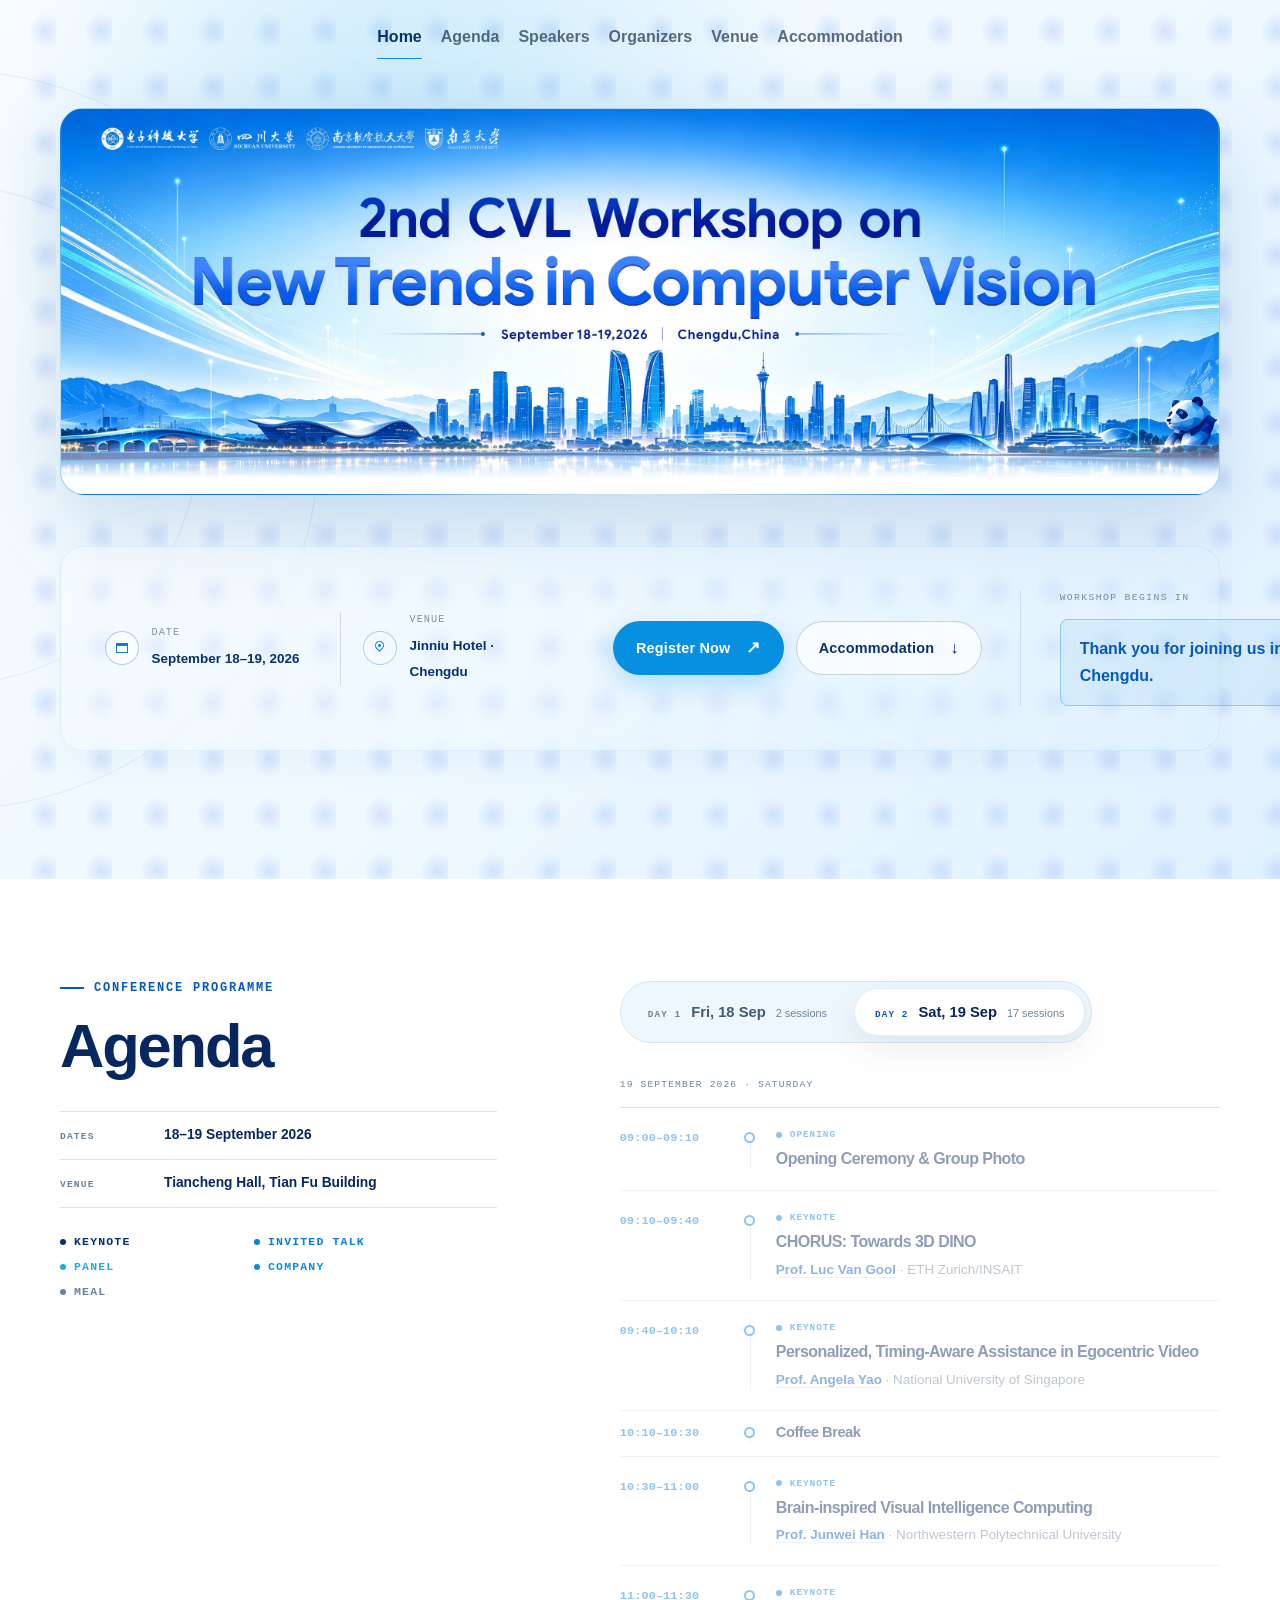
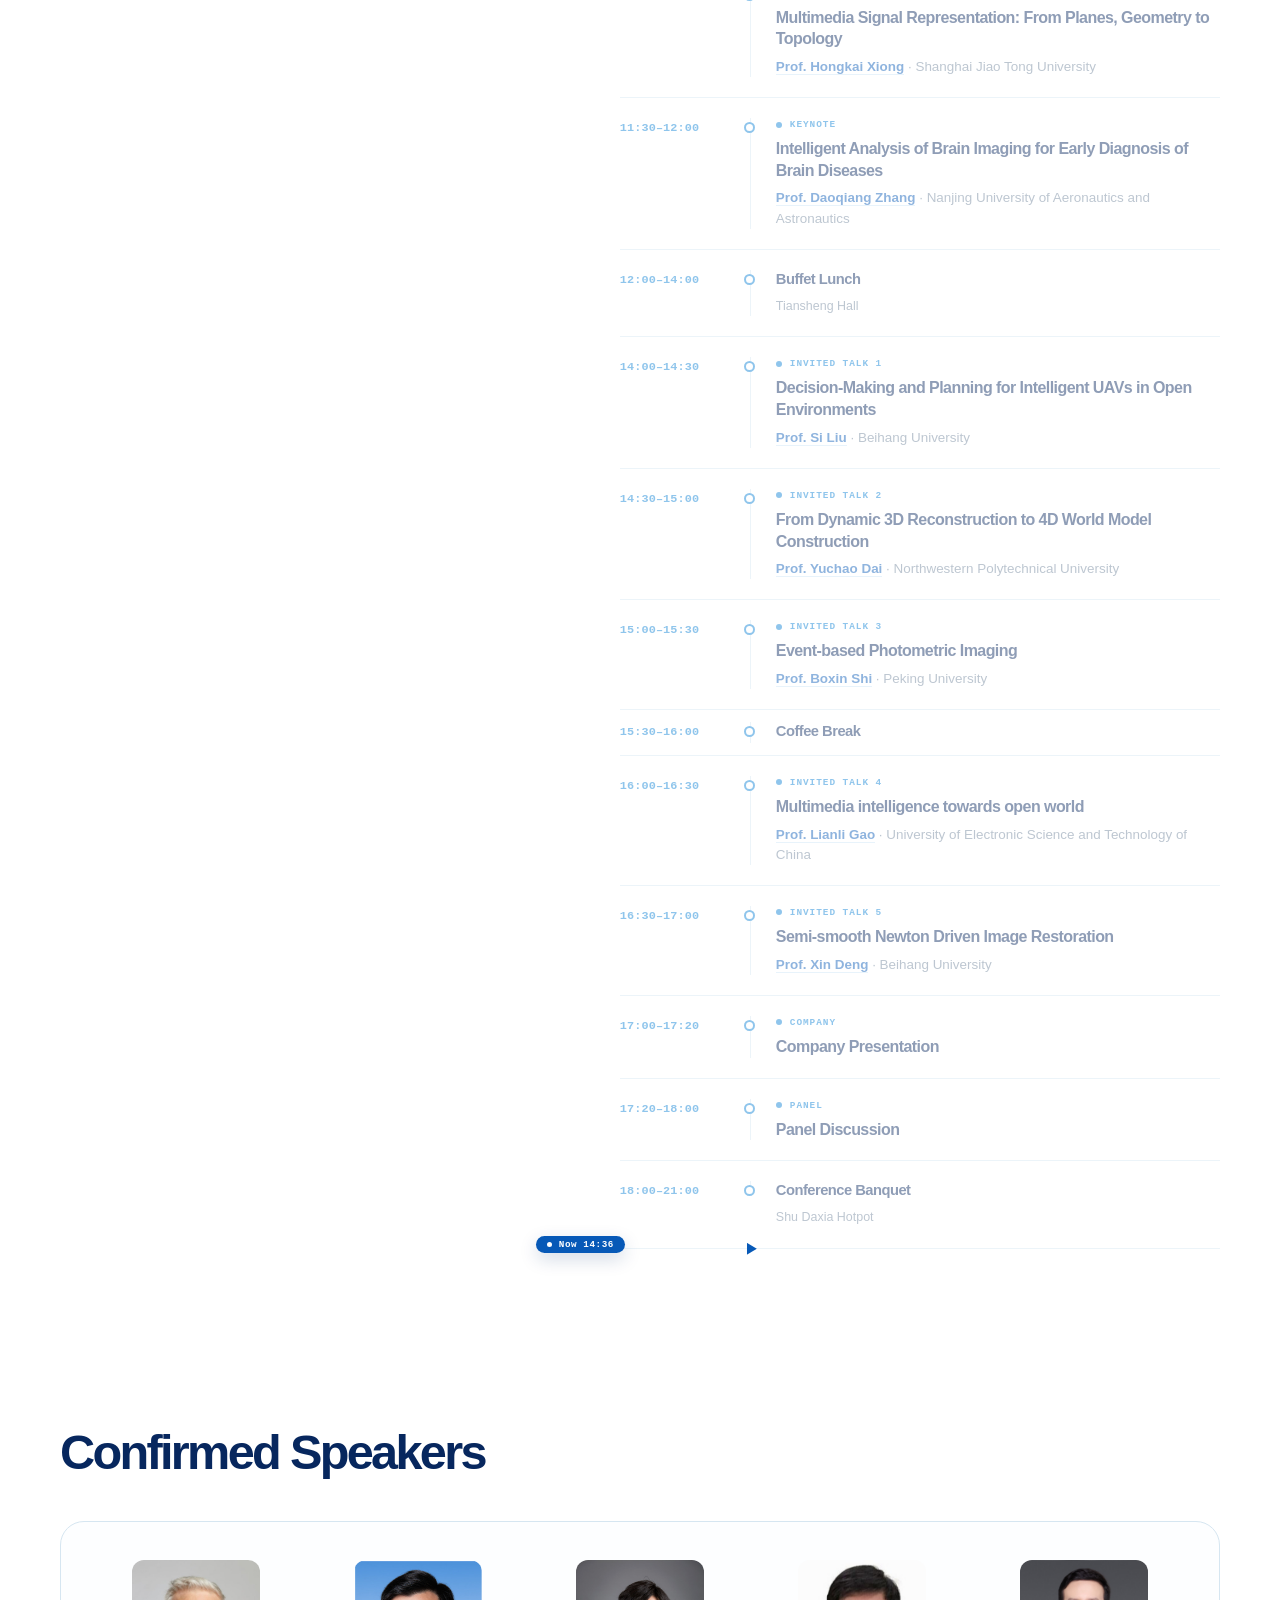
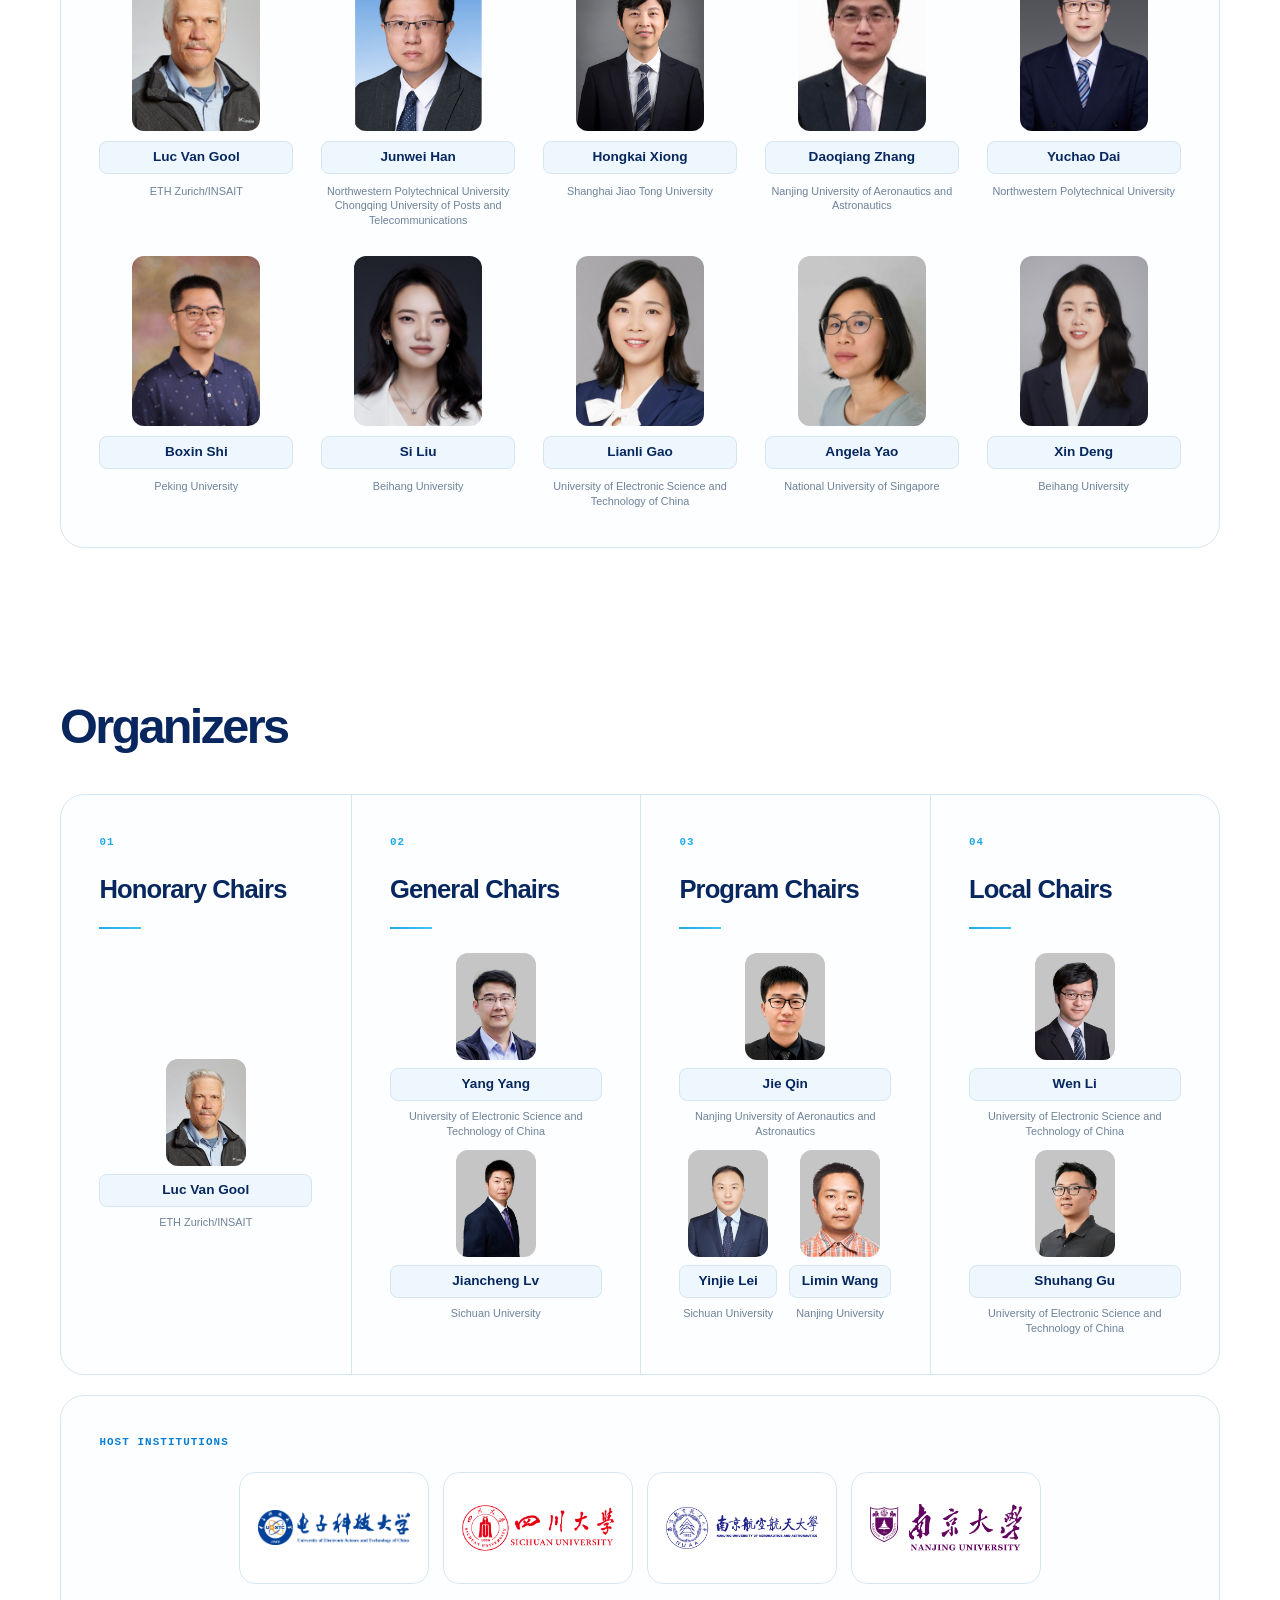
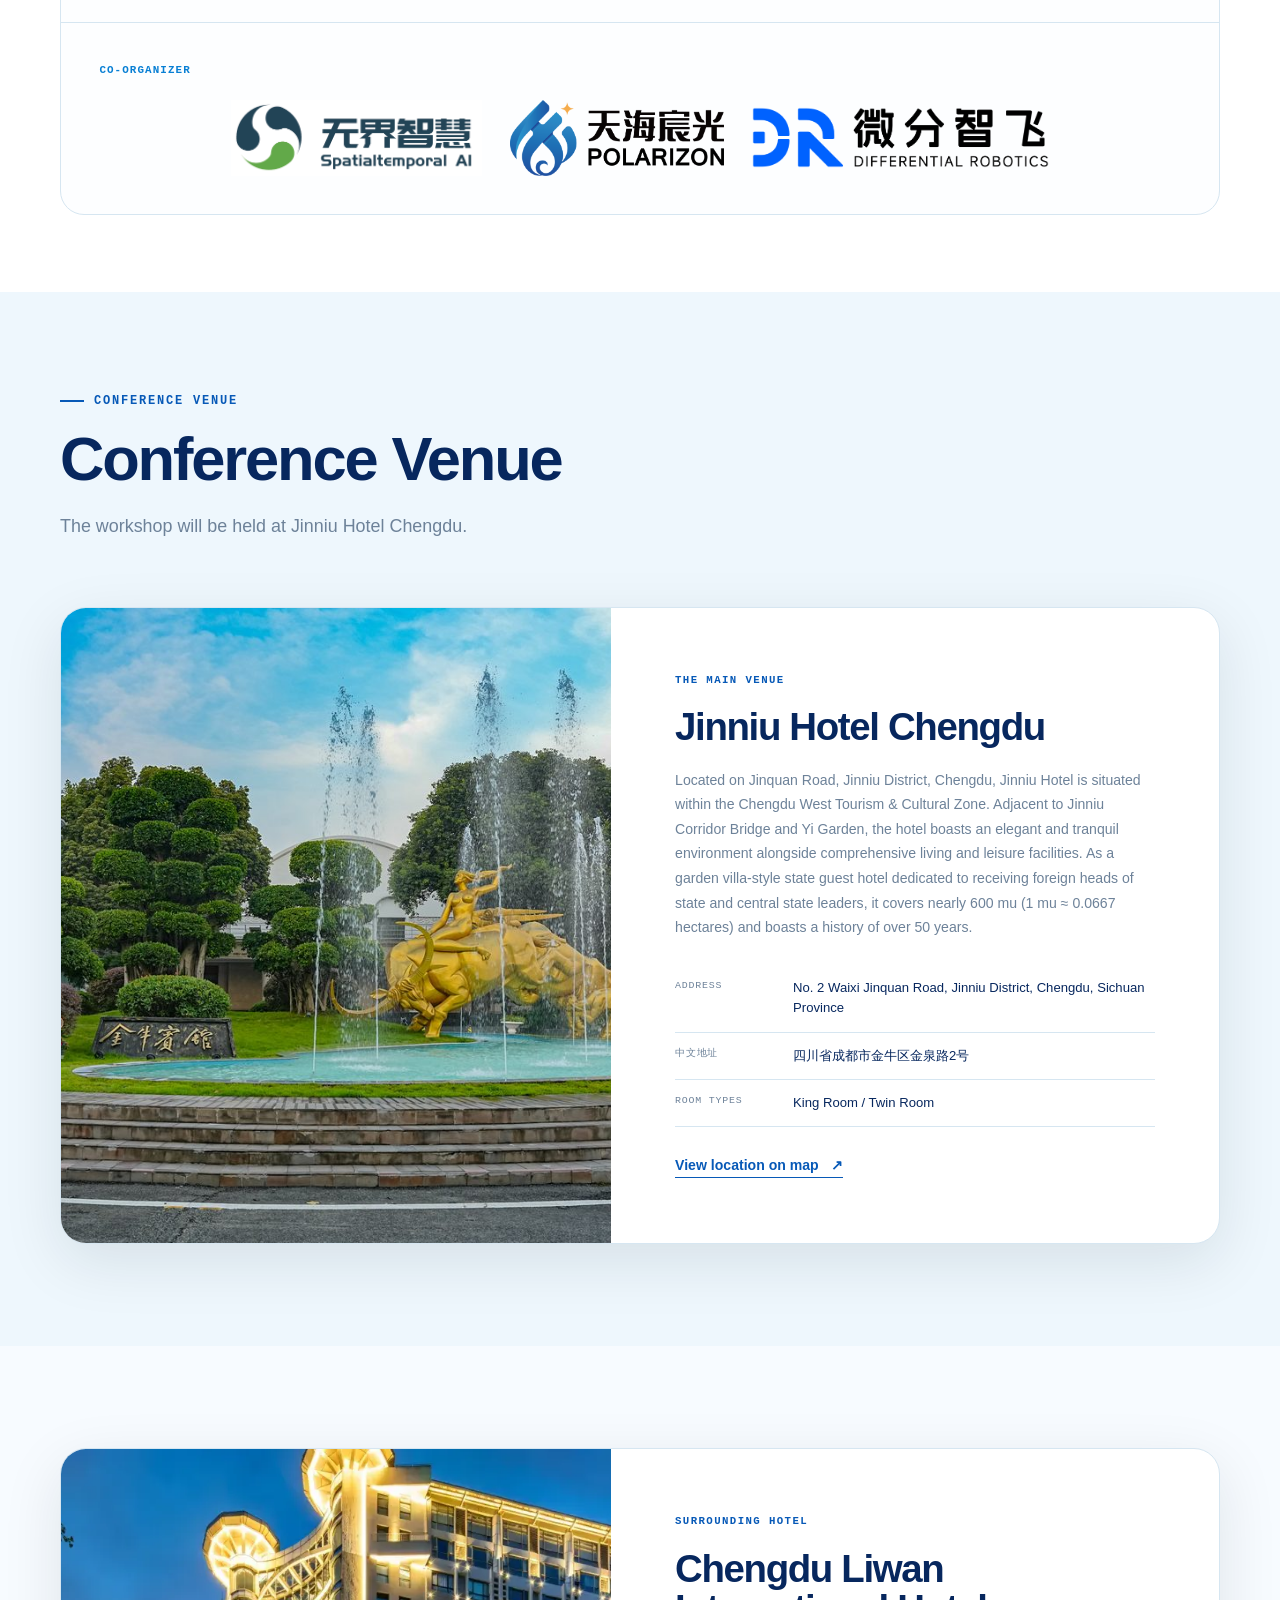
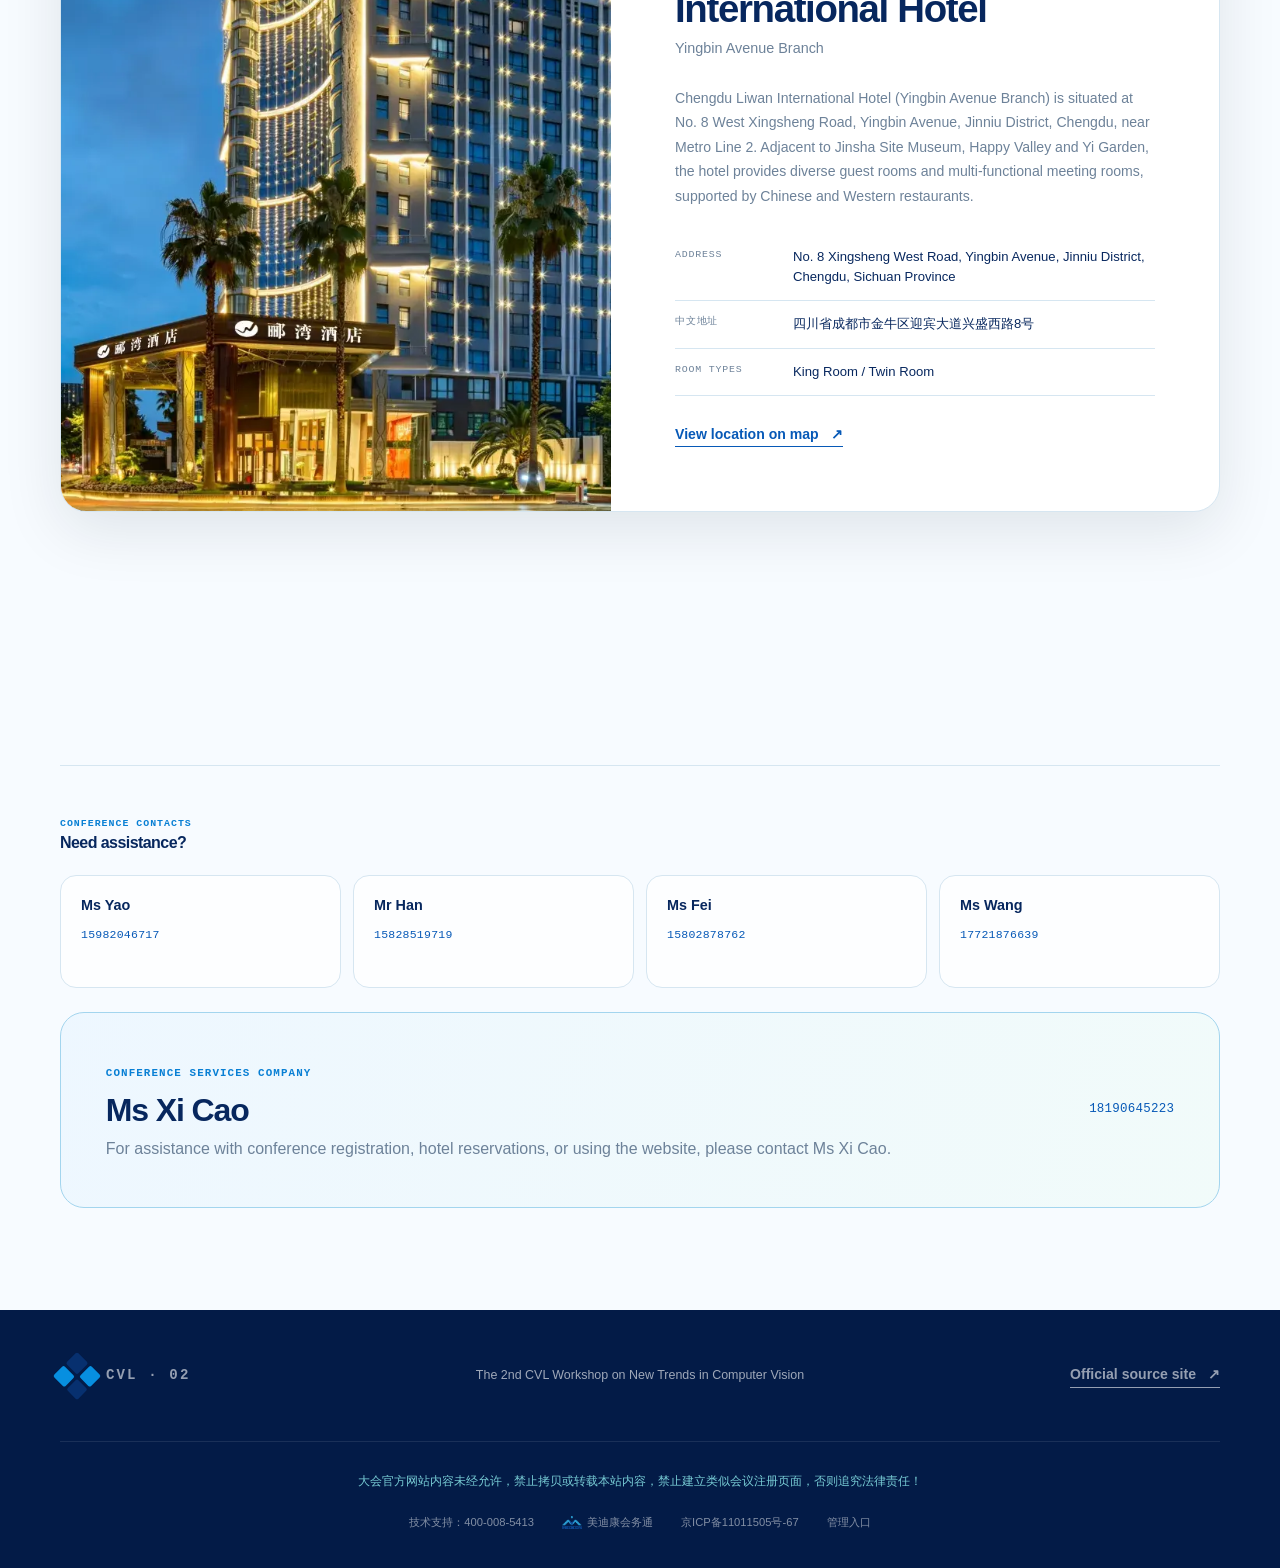
==== commit 33dce25a: "Move the now chip into a left gutter and unify the current-row frame colour" ====
--- a/index.html
+++ b/index.html
@@ -1,3 +1,3 @@
-<!DOCTYPE html><html lang="en"><head><meta charSet="utf-8"/><meta name="viewport" content="width=device-width, initial-scale=1"/><link rel="preload" href="/assets/cvl-banner-mobile-0813.jpg" as="image" type="image/jpeg" fetchPriority="high" media="(max-width: 767px)"/><link rel="preload" href="/assets/cvl-banner.jpg" as="image" type="image/jpeg" fetchPriority="high" media="(min-width: 768px)"/><link rel="stylesheet" href="/assets/index-CyD8cBWs.css" data-rsc-css-href="/assets/index-CyD8cBWs.css" data-precedence="vite-rsc/importer-resources"/><link rel="modulepreload" href="/assets/layout-segment-context-DeR4lQsT.js" crossorigin=""/><link rel="modulepreload" href="/assets/rolldown-runtime-S-ySWqyJ.js" crossorigin=""/><link rel="modulepreload" href="/assets/index-DV3I3N_x.js" crossorigin=""/><link rel="modulepreload" href="/assets/framework-DjPHiq1u.js" crossorigin=""/><link rel="modulepreload" href="/assets/MeetingDataBridge-DhP2uK0h.js" crossorigin=""/><link rel="modulepreload" href="/assets/Header-BfSCHGvF.js" crossorigin=""/><link rel="modulepreload" href="/assets/data-CBMd5qh8.js" crossorigin=""/><link rel="modulepreload" href="/assets/Hero-CIeOYiyA.js" crossorigin=""/><link rel="modulepreload" href="/assets/AgendaTimeline-5wPU9Ufr.js" crossorigin=""/><link rel="modulepreload" href="/assets/image-DgHTr4tk.js" crossorigin=""/><link rel="modulepreload" href="/assets/SafeImage-CO-hhXgE.js" crossorigin=""/><link rel="modulepreload" href="/assets/AssistantSlot-C1ZiXn7h.js" crossorigin=""/><link rel="modulepreload" href="/assets/BackToTop-DcU8imKj.js" crossorigin=""/><title>The 2nd CVL Workshop on New Trends in Computer Vision</title><meta name="description" content="Join global scholars and industry practitioners for the 2nd CVL Workshop on New Trends in Computer Vision, September 18–19, 2026 at Jinniu Hotel Chengdu."/><meta property="og:title" content="The 2nd CVL Workshop on New Trends in Computer Vision"/><meta property="og:description" content="Join global scholars and industry practitioners for the 2nd CVL Workshop on New Trends in Computer Vision, September 18–19, 2026 at Jinniu Hotel Chengdu."/><meta property="og:url" content="https://jsjqy.scimeeting.cn/cn/web/index/39242"/><meta property="og:site_name" content="CVL Workshop 2026"/><meta property="og:type" content="website"/><meta property="og:image" content="https://cvl2026.github.io/assets/cvl-banner.jpg"/><meta property="og:image:width" content="6000"/><meta property="og:image:height" content="2000"/><meta property="og:image:alt" content="Official banner for the 2nd CVL Workshop on New Trends in Computer Vision"/><meta name="twitter:card" content="summary_large_image"/><meta name="twitter:title" content="The 2nd CVL Workshop on New Trends in Computer Vision"/><meta name="twitter:description" content="Join global scholars and industry practitioners for the 2nd CVL Workshop on New Trends in Computer Vision, September 18–19, 2026 at Jinniu Hotel Chengdu."/><meta name="twitter:image" content="https://cvl2026.github.io/assets/cvl-banner.jpg"/><link rel="shortcut icon" href="/favicon.png"/><link rel="icon" href="/favicon.png"/><link rel="canonical" href="https://jsjqy.scimeeting.cn/cn/web/index/39242"/><meta name="theme-color" content="#eef8ff"/><link rel="preload" as="image" type="image/jpeg" media="(max-width: 767px)" href="/assets/cvl-banner-mobile-0813.jpg" fetchPriority="high"/><link rel="preload" as="image" type="image/jpeg" media="(min-width: 768px)" href="/assets/cvl-banner.jpg" fetchPriority="high"/><script>self.__VINEXT_RSC_PARAMS__={}</script><script>self.__VINEXT_RSC_NAV__={"pathname":"/","searchParams":[]}</script><link rel="modulepreload" href="/assets/index-DV3I3N_x.js" />
+<!DOCTYPE html><html lang="en"><head><meta charSet="utf-8"/><meta name="viewport" content="width=device-width, initial-scale=1"/><link rel="preload" href="/assets/cvl-banner-mobile-0813.jpg" as="image" type="image/jpeg" fetchPriority="high" media="(max-width: 767px)"/><link rel="preload" href="/assets/cvl-banner.jpg" as="image" type="image/jpeg" fetchPriority="high" media="(min-width: 768px)"/><link rel="stylesheet" href="/assets/index-B_YBwhY4.css" data-rsc-css-href="/assets/index-B_YBwhY4.css" data-precedence="vite-rsc/importer-resources"/><link rel="modulepreload" href="/assets/layout-segment-context-DeR4lQsT.js" crossorigin=""/><link rel="modulepreload" href="/assets/rolldown-runtime-S-ySWqyJ.js" crossorigin=""/><link rel="modulepreload" href="/assets/index-DV3I3N_x.js" crossorigin=""/><link rel="modulepreload" href="/assets/framework-DjPHiq1u.js" crossorigin=""/><link rel="modulepreload" href="/assets/MeetingDataBridge-DhP2uK0h.js" crossorigin=""/><link rel="modulepreload" href="/assets/Header-BfSCHGvF.js" crossorigin=""/><link rel="modulepreload" href="/assets/data-CBMd5qh8.js" crossorigin=""/><link rel="modulepreload" href="/assets/Hero-CIeOYiyA.js" crossorigin=""/><link rel="modulepreload" href="/assets/AgendaTimeline-5wPU9Ufr.js" crossorigin=""/><link rel="modulepreload" href="/assets/image-DgHTr4tk.js" crossorigin=""/><link rel="modulepreload" href="/assets/SafeImage-CO-hhXgE.js" crossorigin=""/><link rel="modulepreload" href="/assets/AssistantSlot-C1ZiXn7h.js" crossorigin=""/><link rel="modulepreload" href="/assets/BackToTop-DcU8imKj.js" crossorigin=""/><title>The 2nd CVL Workshop on New Trends in Computer Vision</title><meta name="description" content="Join global scholars and industry practitioners for the 2nd CVL Workshop on New Trends in Computer Vision, September 18–19, 2026 at Jinniu Hotel Chengdu."/><meta property="og:title" content="The 2nd CVL Workshop on New Trends in Computer Vision"/><meta property="og:description" content="Join global scholars and industry practitioners for the 2nd CVL Workshop on New Trends in Computer Vision, September 18–19, 2026 at Jinniu Hotel Chengdu."/><meta property="og:url" content="https://jsjqy.scimeeting.cn/cn/web/index/39242"/><meta property="og:site_name" content="CVL Workshop 2026"/><meta property="og:type" content="website"/><meta property="og:image" content="https://cvl2026.github.io/assets/cvl-banner.jpg"/><meta property="og:image:width" content="6000"/><meta property="og:image:height" content="2000"/><meta property="og:image:alt" content="Official banner for the 2nd CVL Workshop on New Trends in Computer Vision"/><meta name="twitter:card" content="summary_large_image"/><meta name="twitter:title" content="The 2nd CVL Workshop on New Trends in Computer Vision"/><meta name="twitter:description" content="Join global scholars and industry practitioners for the 2nd CVL Workshop on New Trends in Computer Vision, September 18–19, 2026 at Jinniu Hotel Chengdu."/><meta name="twitter:image" content="https://cvl2026.github.io/assets/cvl-banner.jpg"/><link rel="shortcut icon" href="/favicon.png"/><link rel="icon" href="/favicon.png"/><link rel="canonical" href="https://jsjqy.scimeeting.cn/cn/web/index/39242"/><meta name="theme-color" content="#eef8ff"/><link rel="preload" as="image" type="image/jpeg" media="(max-width: 767px)" href="/assets/cvl-banner-mobile-0813.jpg" fetchPriority="high"/><link rel="preload" as="image" type="image/jpeg" media="(min-width: 768px)" href="/assets/cvl-banner.jpg" fetchPriority="high"/><script>self.__VINEXT_RSC_PARAMS__={}</script><script>self.__VINEXT_RSC_NAV__={"pathname":"/","searchParams":[]}</script><link rel="modulepreload" href="/assets/index-DV3I3N_x.js" />
 </head><body><header class="siteHeader "><div class="headerInner"><nav class="desktopNav" aria-label="Primary navigation"><a href="#home" class="active">Home</a><a href="#agenda" class="">Agenda</a><a href="#speakers" class="">Speakers</a><a href="#organizers" class="">Organizers</a><a href="#venue" class="">Venue</a><a href="#accommodation" class="">Accommodation</a></nav><button class="menuButton " type="button" aria-label="Open navigation menu" aria-expanded="false" aria-controls="mobile-navigation"><span></span><span></span><span></span></button></div><div id="mobile-navigation" class="mobilePanel " aria-hidden="true"><nav aria-label="Mobile navigation"><a href="#home" tabindex="-1"><span>01</span>Home</a><a href="#agenda" tabindex="-1"><span>02</span>Agenda</a><a href="#speakers" tabindex="-1"><span>03</span>Speakers</a><a href="#organizers" tabindex="-1"><span>04</span>Organizers</a><a href="#venue" tabindex="-1"><span>05</span>Venue</a><a href="#accommodation" tabindex="-1"><span>06</span>Accommodation</a></nav></div></header><main><section class="hero heroBanner" id="home"><div class="heroBackdrop" aria-hidden="true"></div><div class="heroInner"><h1 class="visuallyHidden">The 2nd CVL Workshop on New Trends in Computer Vision</h1><div class="heroVisual" aria-label="Official banner for the 2nd CVL Workshop on New Trends in Computer Vision"><picture><source media="(max-width: 767px)" type="image/jpeg" srcSet="/assets/cvl-banner-mobile-0813.jpg"/><img src="/assets/cvl-banner.jpg" alt="2nd CVL Workshop on New Trends in Computer Vision, September 18–19, 2026, Chengdu, China" width="30000" height="10000" loading="eager" fetchPriority="high" decoding="async"/></picture></div><div class="heroCopy"><div class="heroCopyDetails"><div class="heroMeta" aria-label="Conference date and location"><div><span class="metaIcon calendarIcon" aria-hidden="true"></span><p><small>Date</small><strong>September 18–19, 2026</strong></p></div><div><span class="metaIcon locationIcon" aria-hidden="true"></span><p><small>Venue</small><strong>Jinniu Hotel · Chengdu</strong></p></div></div><div class="heroActions"><a class="button buttonGold" href="https://jsjqy.scimeeting.cn/cn/reg/info/39242" target="_blank" rel="noreferrer">Register Now <span aria-hidden="true">↗</span></a><button class="button buttonGhost" type="button">Accommodation <span aria-hidden="true">↓</span></button></div><div class="countdownWrap"><p>Workshop begins in</p><div class="countdown" aria-label="Countdown to the workshop" aria-live="polite"><div class="countdownUnit"><strong>—</strong><span>Days</span></div><div class="countdownUnit"><strong>—</strong><span>Hours</span></div><div class="countdownUnit"><strong>—</strong><span>Minutes</span></div><div class="countdownUnit"><strong>—</strong><span>Seconds</span></div></div></div></div></div></div></section><section class="section agendaSection" id="agenda"><div class="container agendaLayout"><aside class="agendaAside"><header class="sectionHeader "><p class="eyebrow"><span aria-hidden="true"></span>Conference Programme</p><h2>Agenda</h2></header><dl class="agendaMeta"><div><dt>Dates</dt><dd>18–19 September 2026</dd></div><div><dt>Venue</dt><dd>Tiancheng Hall, Tian Fu Building</dd></div></dl><ul class="agendaLegend" aria-label="Session types"><li class="agendaKind agendaKind--keynote"><i aria-hidden="true"></i>Keynote</li><li class="agendaKind agendaKind--invited"><i aria-hidden="true"></i>Invited Talk</li><li class="agendaKind agendaKind--panel"><i aria-hidden="true"></i>Panel</li><li class="agendaKind agendaKind--industry"><i aria-hidden="true"></i>Company</li><li class="agendaKind agendaKind--meal"><i aria-hidden="true"></i>Meal</li></ul></aside><div class="agendaTimeline"><div class="agendaDayBar"><div class="agendaDays" role="tablist" aria-label="Agenda days"><button class="agendaDay" type="button" role="tab" id="agenda-tab-day-1" aria-selected="false" aria-controls="agenda-panel-day-1" tabindex="-1"><span class="agendaDayLabel">Day 1</span><strong>Fri, 18 Sep</strong><span class="agendaDayCount">2<!-- --> sessions</span></button><button class="agendaDay isActive" type="button" role="tab" id="agenda-tab-day-2" aria-selected="true" aria-controls="agenda-panel-day-2" tabindex="0"><span class="agendaDayLabel">Day 2</span><strong>Sat, 19 Sep</strong><span class="agendaDayCount">17<!-- --> sessions</span></button></div></div><section class="agendaDayPanel" id="agenda-panel-day-1" role="tabpanel" aria-labelledby="agenda-tab-day-1" hidden=""><p class="agendaDayNote">18 September 2026<!-- --> · <!-- -->Friday</p><div class="agendaListWrap"><ol class="agendaList"><li id="agenda-day-1-registration" class="agendaItem agendaItem--registration" data-kind="registration" data-start="2026-09-18T13:00" data-end="2026-09-18T19:00"><span class="agendaTime"><time dateTime="2026-09-18T13:00:00+08:00">13:00–19:00</time><span class="visuallyHidden"> <!-- -->China Standard Time</span></span><span class="agendaRail" aria-hidden="true"><i></i></span><div class="agendaBody"><h3 class="agendaTitle">Registration</h3></div></li><li id="agenda-day-1-dinner" class="agendaItem agendaItem--meal" data-kind="meal" data-start="2026-09-18T18:00" data-end="2026-09-18T19:30"><span class="agendaTime"><time dateTime="2026-09-18T18:00:00+08:00">18:00–19:30</time><span class="visuallyHidden"> <!-- -->China Standard Time</span></span><span class="agendaRail" aria-hidden="true"><i></i></span><div class="agendaBody"><h3 class="agendaTitle">Buffet Dinner</h3><p class="agendaNote">Tiansheng Hall</p></div></li></ol></div></section><section class="agendaDayPanel" id="agenda-panel-day-2" role="tabpanel" aria-labelledby="agenda-tab-day-2"><p class="agendaDayNote">19 September 2026<!-- --> · <!-- -->Saturday</p><div class="agendaListWrap"><ol class="agendaList"><li id="agenda-day-2-opening" class="agendaItem agendaItem--ceremony" data-kind="ceremony" data-start="2026-09-19T09:00" data-end="2026-09-19T09:10"><span class="agendaTime"><time dateTime="2026-09-19T09:00:00+08:00">09:00–09:10</time><span class="visuallyHidden"> <!-- -->China Standard Time</span></span><span class="agendaRail" aria-hidden="true"><i></i></span><div class="agendaBody"><p class="agendaTopline"><span class="agendaKind"><i aria-hidden="true"></i>Opening</span></p><h3 class="agendaTitle">Opening Ceremony &amp; Group Photo</h3></div></li><li id="agenda-day-2-keynote-1" class="agendaItem agendaItem--keynote" data-kind="keynote" data-start="2026-09-19T09:10" data-end="2026-09-19T09:40"><span class="agendaTime"><time dateTime="2026-09-19T09:10:00+08:00">09:10–09:40</time><span class="visuallyHidden"> <!-- -->China Standard Time</span></span><span class="agendaRail" aria-hidden="true"><i></i></span><div class="agendaBody"><p class="agendaTopline"><span class="agendaKind"><i aria-hidden="true"></i>Keynote</span></p><h3 class="agendaTitle">CHORUS: Towards 3D DINO</h3><p class="agendaSpeaker"><a class="agendaPersonLink" href="#speaker-luc-van-gool"><strong>Prof. Luc Van Gool</strong></a><span class="agendaAffiliation"> <!-- -->· <!-- -->ETH Zurich/INSAIT</span></p></div></li><li id="agenda-day-2-keynote-2" class="agendaItem agendaItem--keynote" data-kind="keynote" data-start="2026-09-19T09:40" data-end="2026-09-19T10:10"><span class="agendaTime"><time dateTime="2026-09-19T09:40:00+08:00">09:40–10:10</time><span class="visuallyHidden"> <!-- -->China Standard Time</span></span><span class="agendaRail" aria-hidden="true"><i></i></span><div class="agendaBody"><p class="agendaTopline"><span class="agendaKind"><i aria-hidden="true"></i>Keynote</span></p><h3 class="agendaTitle">Personalized, Timing-Aware Assistance in Egocentric Video</h3><p class="agendaSpeaker"><a class="agendaPersonLink" href="#speaker-angela-yao"><strong>Prof. Angela Yao</strong></a><span class="agendaAffiliation"> <!-- -->· <!-- -->National University of Singapore</span></p></div></li><li id="agenda-day-2-break-1" class="agendaItem agendaItem--break isBreak" data-kind="break" data-start="2026-09-19T10:10" data-end="2026-09-19T10:30"><span class="agendaTime"><time dateTime="2026-09-19T10:10:00+08:00">10:10–10:30</time><span class="visuallyHidden"> <!-- -->China Standard Time</span></span><span class="agendaRail" aria-hidden="true"><i></i></span><div class="agendaBody"><h3 class="agendaTitle">Coffee Break</h3></div></li><li id="agenda-day-2-keynote-3" class="agendaItem agendaItem--keynote" data-kind="keynote" data-start="2026-09-19T10:30" data-end="2026-09-19T11:00"><span class="agendaTime"><time dateTime="2026-09-19T10:30:00+08:00">10:30–11:00</time><span class="visuallyHidden"> <!-- -->China Standard Time</span></span><span class="agendaRail" aria-hidden="true"><i></i></span><div class="agendaBody"><p class="agendaTopline"><span class="agendaKind"><i aria-hidden="true"></i>Keynote</span></p><h3 class="agendaTitle">Brain-inspired Visual Intelligence Computing</h3><p class="agendaSpeaker"><a class="agendaPersonLink" href="#speaker-junwei-han"><strong>Prof. Junwei Han</strong></a><span class="agendaAffiliation"> <!-- -->· <!-- -->Northwestern Polytechnical University</span></p></div></li><li id="agenda-day-2-keynote-4" class="agendaItem agendaItem--keynote" data-kind="keynote" data-start="2026-09-19T11:00" data-end="2026-09-19T11:30"><span class="agendaTime"><time dateTime="2026-09-19T11:00:00+08:00">11:00–11:30</time><span class="visuallyHidden"> <!-- -->China Standard Time</span></span><span class="agendaRail" aria-hidden="true"><i></i></span><div class="agendaBody"><p class="agendaTopline"><span class="agendaKind"><i aria-hidden="true"></i>Keynote</span></p><h3 class="agendaTitle">Multimedia Signal Representation: From Planes, Geometry to Topology</h3><p class="agendaSpeaker"><a class="agendaPersonLink" href="#speaker-hongkai-xiong"><strong>Prof. Hongkai Xiong</strong></a><span class="agendaAffiliation"> <!-- -->· <!-- -->Shanghai Jiao Tong University</span></p></div></li><li id="agenda-day-2-keynote-5" class="agendaItem agendaItem--keynote" data-kind="keynote" data-start="2026-09-19T11:30" data-end="2026-09-19T12:00"><span class="agendaTime"><time dateTime="2026-09-19T11:30:00+08:00">11:30–12:00</time><span class="visuallyHidden"> <!-- -->China Standard Time</span></span><span class="agendaRail" aria-hidden="true"><i></i></span><div class="agendaBody"><p class="agendaTopline"><span class="agendaKind"><i aria-hidden="true"></i>Keynote</span></p><h3 class="agendaTitle">Intelligent Analysis of Brain Imaging for Early Diagnosis of Brain Diseases</h3><p class="agendaSpeaker"><a class="agendaPersonLink" href="#speaker-daoqiang-zhang"><strong>Prof. Daoqiang Zhang</strong></a><span class="agendaAffiliation"> <!-- -->· <!-- -->Nanjing University of Aeronautics and Astronautics</span></p></div></li><li id="agenda-day-2-lunch" class="agendaItem agendaItem--meal" data-kind="meal" data-start="2026-09-19T12:00" data-end="2026-09-19T14:00"><span class="agendaTime"><time dateTime="2026-09-19T12:00:00+08:00">12:00–14:00</time><span class="visuallyHidden"> <!-- -->China Standard Time</span></span><span class="agendaRail" aria-hidden="true"><i></i></span><div class="agendaBody"><h3 class="agendaTitle">Buffet Lunch</h3><p class="agendaNote">Tiansheng Hall</p></div></li><li id="agenda-day-2-invited-1" class="agendaItem agendaItem--invited" data-kind="invited" data-start="2026-09-19T14:00" data-end="2026-09-19T14:30"><span class="agendaTime"><time dateTime="2026-09-19T14:00:00+08:00">14:00–14:30</time><span class="visuallyHidden"> <!-- -->China Standard Time</span></span><span class="agendaRail" aria-hidden="true"><i></i></span><div class="agendaBody"><p class="agendaTopline"><span class="agendaKind"><i aria-hidden="true"></i>Invited Talk 1</span></p><h3 class="agendaTitle">Decision-Making and Planning for Intelligent UAVs in Open Environments</h3><p class="agendaSpeaker"><a class="agendaPersonLink" href="#speaker-si-liu"><strong>Prof. Si Liu</strong></a><span class="agendaAffiliation"> <!-- -->· <!-- -->Beihang University</span></p></div></li><li id="agenda-day-2-invited-2" class="agendaItem agendaItem--invited" data-kind="invited" data-start="2026-09-19T14:30" data-end="2026-09-19T15:00"><span class="agendaTime"><time dateTime="2026-09-19T14:30:00+08:00">14:30–15:00</time><span class="visuallyHidden"> <!-- -->China Standard Time</span></span><span class="agendaRail" aria-hidden="true"><i></i></span><div class="agendaBody"><p class="agendaTopline"><span class="agendaKind"><i aria-hidden="true"></i>Invited Talk 2</span></p><h3 class="agendaTitle">From Dynamic 3D Reconstruction to 4D World Model Construction</h3><p class="agendaSpeaker"><a class="agendaPersonLink" href="#speaker-yuchao-dai"><strong>Prof. Yuchao Dai</strong></a><span class="agendaAffiliation"> <!-- -->· <!-- -->Northwestern Polytechnical University</span></p></div></li><li id="agenda-day-2-invited-3" class="agendaItem agendaItem--invited" data-kind="invited" data-start="2026-09-19T15:00" data-end="2026-09-19T15:30"><span class="agendaTime"><time dateTime="2026-09-19T15:00:00+08:00">15:00–15:30</time><span class="visuallyHidden"> <!-- -->China Standard Time</span></span><span class="agendaRail" aria-hidden="true"><i></i></span><div class="agendaBody"><p class="agendaTopline"><span class="agendaKind"><i aria-hidden="true"></i>Invited Talk 3</span></p><h3 class="agendaTitle">Event-based Photometric Imaging</h3><p class="agendaSpeaker"><a class="agendaPersonLink" href="#speaker-boxin-shi"><strong>Prof. Boxin Shi</strong></a><span class="agendaAffiliation"> <!-- -->· <!-- -->Peking University</span></p></div></li><li id="agenda-day-2-break-2" class="agendaItem agendaItem--break isBreak" data-kind="break" data-start="2026-09-19T15:30" data-end="2026-09-19T16:00"><span class="agendaTime"><time dateTime="2026-09-19T15:30:00+08:00">15:30–16:00</time><span class="visuallyHidden"> <!-- -->China Standard Time</span></span><span class="agendaRail" aria-hidden="true"><i></i></span><div class="agendaBody"><h3 class="agendaTitle">Coffee Break</h3></div></li><li id="agenda-day-2-invited-4" class="agendaItem agendaItem--invited" data-kind="invited" data-start="2026-09-19T16:00" data-end="2026-09-19T16:30"><span class="agendaTime"><time dateTime="2026-09-19T16:00:00+08:00">16:00–16:30</time><span class="visuallyHidden"> <!-- -->China Standard Time</span></span><span class="agendaRail" aria-hidden="true"><i></i></span><div class="agendaBody"><p class="agendaTopline"><span class="agendaKind"><i aria-hidden="true"></i>Invited Talk 4</span></p><h3 class="agendaTitle">Multimedia intelligence towards open world</h3><p class="agendaSpeaker"><a class="agendaPersonLink" href="#speaker-lianli-gao"><strong>Prof. Lianli Gao</strong></a><span class="agendaAffiliation"> <!-- -->· <!-- -->University of Electronic Science and Technology of China</span></p></div></li><li id="agenda-day-2-invited-5" class="agendaItem agendaItem--invited" data-kind="invited" data-start="2026-09-19T16:30" data-end="2026-09-19T17:00"><span class="agendaTime"><time dateTime="2026-09-19T16:30:00+08:00">16:30–17:00</time><span class="visuallyHidden"> <!-- -->China Standard Time</span></span><span class="agendaRail" aria-hidden="true"><i></i></span><div class="agendaBody"><p class="agendaTopline"><span class="agendaKind"><i aria-hidden="true"></i>Invited Talk 5</span></p><h3 class="agendaTitle">Semi-smooth Newton Driven Image Restoration</h3><p class="agendaSpeaker"><a class="agendaPersonLink" href="#speaker-xin-deng"><strong>Prof. Xin Deng</strong></a><span class="agendaAffiliation"> <!-- -->· <!-- -->Beihang University</span></p></div></li><li id="agenda-day-2-company" class="agendaItem agendaItem--industry" data-kind="industry" data-start="2026-09-19T17:00" data-end="2026-09-19T17:20"><span class="agendaTime"><time dateTime="2026-09-19T17:00:00+08:00">17:00–17:20</time><span class="visuallyHidden"> <!-- -->China Standard Time</span></span><span class="agendaRail" aria-hidden="true"><i></i></span><div class="agendaBody"><p class="agendaTopline"><span class="agendaKind"><i aria-hidden="true"></i>Company</span></p><h3 class="agendaTitle">Company Presentation</h3></div></li><li id="agenda-day-2-panel" class="agendaItem agendaItem--panel" data-kind="panel" data-start="2026-09-19T17:20" data-end="2026-09-19T18:00"><span class="agendaTime"><time dateTime="2026-09-19T17:20:00+08:00">17:20–18:00</time><span class="visuallyHidden"> <!-- -->China Standard Time</span></span><span class="agendaRail" aria-hidden="true"><i></i></span><div class="agendaBody"><p class="agendaTopline"><span class="agendaKind"><i aria-hidden="true"></i>Panel</span></p><h3 class="agendaTitle">Panel Discussion</h3></div></li><li id="agenda-day-2-banquet" class="agendaItem agendaItem--meal" data-kind="meal" data-start="2026-09-19T18:00" data-end="2026-09-19T21:00"><span class="agendaTime"><time dateTime="2026-09-19T18:00:00+08:00">18:00–21:00</time><span class="visuallyHidden"> <!-- -->China Standard Time</span></span><span class="agendaRail" aria-hidden="true"><i></i></span><div class="agendaBody"><h3 class="agendaTitle">Conference Banquet</h3><p class="agendaNote">Shu Daxia Hotpot</p></div></li></ol></div></section></div></div></section><section class="section organizersSection speakersSection" id="speakers"><div class="container"><h2 class="organizersTitle">Confirmed Speakers</h2><div class="speakerGrid" aria-label="Confirmed speakers"><div class="speakerCard" id="speaker-luc-van-gool"><img src="/assets/committee/luc-van-gool.jpg" alt="Luc Van Gool" width="600" height="800" loading="lazy" decoding="async" srcSet="/assets/committee/luc-van-gool.jpg 640w, /assets/committee/luc-van-gool.jpg 750w, /assets/committee/luc-van-gool.jpg 828w, /assets/committee/luc-van-gool.jpg 1080w, /assets/committee/luc-van-gool.jpg 1200w" class="chairPhoto" data-nimg="1"/><div class="chairMemberName">Luc Van Gool</div><div class="chairMemberBio">ETH Zurich/INSAIT</div></div><div class="speakerCard" id="speaker-junwei-han"><img src="/assets/speakers/junwei-han.jpg" alt="Junwei Han" width="600" height="800" loading="lazy" decoding="async" srcSet="/assets/speakers/junwei-han.jpg 640w, /assets/speakers/junwei-han.jpg 750w, /assets/speakers/junwei-han.jpg 828w, /assets/speakers/junwei-han.jpg 1080w, /assets/speakers/junwei-han.jpg 1200w" class="chairPhoto" data-nimg="1"/><div class="chairMemberName">Junwei Han</div><div class="chairMemberBio">Northwestern Polytechnical University
-Chongqing University of Posts and Telecommunications</div></div><div class="speakerCard" id="speaker-hongkai-xiong"><img src="/assets/speakers/hongkai-xiong.jpg" alt="Hongkai Xiong" width="600" height="800" loading="lazy" decoding="async" srcSet="/assets/speakers/hongkai-xiong.jpg 640w, /assets/speakers/hongkai-xiong.jpg 750w, /assets/speakers/hongkai-xiong.jpg 828w, /assets/speakers/hongkai-xiong.jpg 1080w, /assets/speakers/hongkai-xiong.jpg 1200w" class="chairPhoto" data-nimg="1"/><div class="chairMemberName">Hongkai Xiong</div><div class="chairMemberBio">Shanghai Jiao Tong University</div></div><div class="speakerCard" id="speaker-daoqiang-zhang"><img src="/assets/speakers/zhang-daoqiang.jpg" alt="Daoqiang Zhang" width="600" height="800" loading="lazy" decoding="async" srcSet="/assets/speakers/zhang-daoqiang.jpg 640w, /assets/speakers/zhang-daoqiang.jpg 750w, /assets/speakers/zhang-daoqiang.jpg 828w, /assets/speakers/zhang-daoqiang.jpg 1080w, /assets/speakers/zhang-daoqiang.jpg 1200w" class="chairPhoto" data-nimg="1"/><div class="chairMemberName">Daoqiang Zhang</div><div class="chairMemberBio">Nanjing University of Aeronautics and Astronautics</div></div><div class="speakerCard" id="speaker-yuchao-dai"><img src="/assets/speakers/dai-yuchao.jpg" alt="Yuchao Dai" width="600" height="800" loading="lazy" decoding="async" srcSet="/assets/speakers/dai-yuchao.jpg 640w, /assets/speakers/dai-yuchao.jpg 750w, /assets/speakers/dai-yuchao.jpg 828w, /assets/speakers/dai-yuchao.jpg 1080w, /assets/speakers/dai-yuchao.jpg 1200w" class="chairPhoto" data-nimg="1"/><div class="chairMemberName">Yuchao Dai</div><div class="chairMemberBio">Northwestern Polytechnical University</div></div><div class="speakerCard" id="speaker-boxin-shi"><img src="/assets/speakers/boxin-shi.jpg" alt="Boxin Shi" width="600" height="800" loading="lazy" decoding="async" srcSet="/assets/speakers/boxin-shi.jpg 640w, /assets/speakers/boxin-shi.jpg 750w, /assets/speakers/boxin-shi.jpg 828w, /assets/speakers/boxin-shi.jpg 1080w, /assets/speakers/boxin-shi.jpg 1200w" class="chairPhoto" data-nimg="1"/><div class="chairMemberName">Boxin Shi</div><div class="chairMemberBio">Peking University</div></div><div class="speakerCard" id="speaker-si-liu"><img src="/assets/speakers/liu-cai.jpg" alt="Si Liu" width="600" height="800" loading="lazy" decoding="async" srcSet="/assets/speakers/liu-cai.jpg 640w, /assets/speakers/liu-cai.jpg 750w, /assets/speakers/liu-cai.jpg 828w, /assets/speakers/liu-cai.jpg 1080w, /assets/speakers/liu-cai.jpg 1200w" class="chairPhoto" data-nimg="1"/><div class="chairMemberName">Si Liu</div><div class="chairMemberBio">Beihang University</div></div><div class="speakerCard" id="speaker-lianli-gao"><img src="/assets/speakers/gao-lianli.jpg" alt="Lianli Gao" width="600" height="800" loading="lazy" decoding="async" srcSet="/assets/speakers/gao-lianli.jpg 640w, /assets/speakers/gao-lianli.jpg 750w, /assets/speakers/gao-lianli.jpg 828w, /assets/speakers/gao-lianli.jpg 1080w, /assets/speakers/gao-lianli.jpg 1200w" class="chairPhoto" data-nimg="1"/><div class="chairMemberName">Lianli Gao</div><div class="chairMemberBio">University of Electronic Science and Technology of China</div></div><div class="speakerCard" id="speaker-angela-yao"><img src="/assets/speakers/angela-yao.jpg" alt="Angela Yao" width="600" height="800" loading="lazy" decoding="async" srcSet="/assets/speakers/angela-yao.jpg 640w, /assets/speakers/angela-yao.jpg 750w, /assets/speakers/angela-yao.jpg 828w, /assets/speakers/angela-yao.jpg 1080w, /assets/speakers/angela-yao.jpg 1200w" class="chairPhoto" data-nimg="1"/><div class="chairMemberName">Angela Yao</div><div class="chairMemberBio">National University of Singapore</div></div><div class="speakerCard" id="speaker-xin-deng"><img src="/assets/speakers/deng-xin.jpg" alt="Xin Deng" width="600" height="800" loading="lazy" decoding="async" srcSet="/assets/speakers/deng-xin.jpg 640w, /assets/speakers/deng-xin.jpg 750w, /assets/speakers/deng-xin.jpg 828w, /assets/speakers/deng-xin.jpg 1080w, /assets/speakers/deng-xin.jpg 1200w" class="chairPhoto" data-nimg="1"/><div class="chairMemberName">Xin Deng</div><div class="chairMemberBio">Beihang University</div></div></div></div></section><section class="section organizersSection" id="organizers"><div class="container"><h2 class="organizersTitle">Organizers</h2><div class="chairGrid" aria-label="Conference chairs"><article class="chairCard chairCard--honorary"><span class="chairNumber">01</span><h3>Honorary Chairs</h3><span class="chairRoleLine" aria-hidden="true"></span><div class="chairMembers"><div class="chairMember" id="chair-luc-van-gool"><img src="/assets/committee/luc-van-gool.jpg" alt="Luc Van Gool" width="600" height="800" loading="lazy" decoding="async" srcSet="/assets/committee/luc-van-gool.jpg 640w, /assets/committee/luc-van-gool.jpg 750w, /assets/committee/luc-van-gool.jpg 828w, /assets/committee/luc-van-gool.jpg 1080w, /assets/committee/luc-van-gool.jpg 1200w" class="chairPhoto" data-nimg="1"/><div class="chairMemberName">Luc Van Gool</div><div class="chairMemberBio">ETH Zurich/INSAIT</div></div></div></article><article class="chairCard"><span class="chairNumber">02</span><h3>General Chairs</h3><span class="chairRoleLine" aria-hidden="true"></span><div class="chairMembers"><div class="chairMember" id="chair-yang-yang"><img src="/assets/committee/yang-yang.jpg" alt="Yang Yang" width="600" height="800" loading="lazy" decoding="async" srcSet="/assets/committee/yang-yang.jpg 640w, /assets/committee/yang-yang.jpg 750w, /assets/committee/yang-yang.jpg 828w, /assets/committee/yang-yang.jpg 1080w, /assets/committee/yang-yang.jpg 1200w" class="chairPhoto" data-nimg="1"/><div class="chairMemberName">Yang Yang</div><div class="chairMemberBio">University of Electronic Science and Technology of China</div></div><div class="chairMember" id="chair-jiancheng-lv"><img src="/assets/committee/jiancheng-lv.jpg" alt="Jiancheng Lv" width="600" height="800" loading="lazy" decoding="async" srcSet="/assets/committee/jiancheng-lv.jpg 640w, /assets/committee/jiancheng-lv.jpg 750w, /assets/committee/jiancheng-lv.jpg 828w, /assets/committee/jiancheng-lv.jpg 1080w, /assets/committee/jiancheng-lv.jpg 1200w" class="chairPhoto" data-nimg="1"/><div class="chairMemberName">Jiancheng Lv</div><div class="chairMemberBio">Sichuan University</div></div></div></article><article class="chairCard"><span class="chairNumber">03</span><h3>Program Chairs</h3><span class="chairRoleLine" aria-hidden="true"></span><div class="chairMembers"><div class="chairMember" id="chair-jie-qin"><img src="/assets/committee/jie-qin.jpg" alt="Jie Qin" width="600" height="800" loading="lazy" decoding="async" srcSet="/assets/committee/jie-qin.jpg 640w, /assets/committee/jie-qin.jpg 750w, /assets/committee/jie-qin.jpg 828w, /assets/committee/jie-qin.jpg 1080w, /assets/committee/jie-qin.jpg 1200w" class="chairPhoto" data-nimg="1"/><div class="chairMemberName">Jie Qin</div><div class="chairMemberBio">Nanjing University of Aeronautics and Astronautics</div></div><div class="chairMember" id="chair-yinjie-lei"><img src="/assets/committee/yinjie-lei.jpg" alt="Yinjie Lei" width="600" height="800" loading="lazy" decoding="async" srcSet="/assets/committee/yinjie-lei.jpg 640w, /assets/committee/yinjie-lei.jpg 750w, /assets/committee/yinjie-lei.jpg 828w, /assets/committee/yinjie-lei.jpg 1080w, /assets/committee/yinjie-lei.jpg 1200w" class="chairPhoto" data-nimg="1"/><div class="chairMemberName">Yinjie Lei</div><div class="chairMemberBio">Sichuan University</div></div><div class="chairMember" id="chair-limin-wang"><img src="/assets/committee/limin-wang.jpg" alt="Limin Wang" width="600" height="800" loading="lazy" decoding="async" srcSet="/assets/committee/limin-wang.jpg 640w, /assets/committee/limin-wang.jpg 750w, /assets/committee/limin-wang.jpg 828w, /assets/committee/limin-wang.jpg 1080w, /assets/committee/limin-wang.jpg 1200w" class="chairPhoto" data-nimg="1"/><div class="chairMemberName">Limin Wang</div><div class="chairMemberBio">Nanjing University</div></div></div></article><article class="chairCard"><span class="chairNumber">04</span><h3>Local Chairs</h3><span class="chairRoleLine" aria-hidden="true"></span><div class="chairMembers"><div class="chairMember" id="chair-wen-li"><img src="/assets/committee/wen-li.jpg" alt="Wen Li" width="600" height="800" loading="lazy" decoding="async" srcSet="/assets/committee/wen-li.jpg 640w, /assets/committee/wen-li.jpg 750w, /assets/committee/wen-li.jpg 828w, /assets/committee/wen-li.jpg 1080w, /assets/committee/wen-li.jpg 1200w" class="chairPhoto" data-nimg="1"/><div class="chairMemberName">Wen Li</div><div class="chairMemberBio">University of Electronic Science and Technology of China</div></div><div class="chairMember" id="chair-shuhang-gu"><img src="/assets/committee/shuhang-gu.jpg" alt="Shuhang Gu" width="600" height="800" loading="lazy" decoding="async" srcSet="/assets/committee/shuhang-gu.jpg 640w, /assets/committee/shuhang-gu.jpg 750w, /assets/committee/shuhang-gu.jpg 828w, /assets/committee/shuhang-gu.jpg 1080w, /assets/committee/shuhang-gu.jpg 1200w" class="chairPhoto" data-nimg="1"/><div class="chairMemberName">Shuhang Gu</div><div class="chairMemberBio">University of Electronic Science and Technology of China</div></div></div></article></div><div class="organizerInstitutions"><div class="institutionGroup"><span class="institutionLabel">Host Institutions</span><ol class="hostInstitutionList"><li><img src="/assets/host-logos/uestc.png" alt="University of Electronic Science and Technology of China logo" loading="lazy" decoding="async"/></li><li><img src="/assets/host-logos/scu.png" alt="Sichuan University logo" loading="lazy" decoding="async"/></li><li><img src="/assets/host-logos/nuaa.png" alt="Nanjing University of Aeronautics and Astronautics logo" loading="lazy" decoding="async"/></li><li><img src="/assets/host-logos/nju.jpg" alt="Nanjing University logo" loading="lazy" decoding="async"/></li></ol></div><div class="institutionGroup coOrganizerGroup"><span class="institutionLabel">Co-organizer</span><div class="coOrganizerLogos"><img class="coOrganizerLogo" src="/assets/host-logos/wujie-zhihui.png" alt="Wu Jie Zhi Hui (Zhuhai) Technology Co., Ltd logo" loading="lazy" decoding="async"/><img class="coOrganizerLogo" src="/assets/host-logos/polarizon.png" alt="Polarizon logo" loading="lazy" decoding="async"/><img class="coOrganizerLogo coOrganizerLogo--weifen-zhifei" src="/assets/host-logos/weifen-zhifei.png" alt="Weifen Zhifei (Differential Robotics) logo" loading="lazy" decoding="async"/></div></div></div></div></section><section class="section venueSection" id="venue"><div class="container"><header class="sectionHeader "><p class="eyebrow"><span aria-hidden="true"></span>Conference Venue</p><h2>Conference Venue</h2><p class="sectionIntro">The workshop will be held at Jinniu Hotel Chengdu.</p></header><div class="hotelShowcase jinniuHotel"><div class="hotelShowcaseImage"><span class="safeImage hotelImage is-loading" style="aspect-ratio:1080 / 720"><img src="/assets/jinniu-hotel.jpg" alt="Jinniu Hotel Chengdu exterior and gardens" width="1080" height="720" loading="lazy" decoding="async" srcSet="/assets/jinniu-hotel.jpg 640w, /assets/jinniu-hotel.jpg 750w, /assets/jinniu-hotel.jpg 828w, /assets/jinniu-hotel.jpg 1080w, /assets/jinniu-hotel.jpg 1200w, /assets/jinniu-hotel.jpg 1920w, /assets/jinniu-hotel.jpg 2048w" data-nimg="1"/></span></div><div class="hotelShowcaseContent"><p class="venueLabel">THE MAIN VENUE</p><h3>Jinniu Hotel Chengdu</h3><p class="hotelDescription">Located on Jinquan Road, Jinniu District, Chengdu, Jinniu Hotel is situated within the Chengdu West Tourism &amp; Cultural Zone. Adjacent to Jinniu Corridor Bridge and Yi Garden, the hotel boasts an elegant and tranquil environment alongside comprehensive living and leisure facilities. As a garden villa-style state guest hotel dedicated to receiving foreign heads of state and central state leaders, it covers nearly 600 mu (1 mu ≈ 0.0667 hectares) and boasts a history of over 50 years.</p><dl class="hotelDetails"><div><dt>Address</dt><dd>No. 2 Waixi Jinquan Road, Jinniu District, Chengdu, Sichuan Province</dd></div><div><dt>中文地址</dt><dd>四川省成都市金牛区金泉路2号</dd></div><div><dt>Room Types</dt><dd>King Room / Twin Room</dd></div></dl><a class="textLink" href="https://uri.amap.com/search?keyword=%E6%88%90%E9%83%BD%E9%87%91%E7%89%9B%E5%AE%BE%E9%A6%86&amp;city=%E6%88%90%E9%83%BD&amp;view=map" target="_blank" rel="noreferrer">View location on map <span aria-hidden="true">↗</span></a></div></div></div></section><section class="section accommodationSection" id="accommodation"><div class="container"><div class="hotelShowcase liwanHotel"><div class="hotelShowcaseImage"><span class="safeImage hotelImage is-loading" style="aspect-ratio:1280 / 853"><img src="/assets/liwan-hotel.webp" alt="Chengdu Liwan International Hotel exterior" width="1280" height="853" loading="lazy" decoding="async" srcSet="/assets/liwan-hotel.webp 640w, /assets/liwan-hotel.webp 750w, /assets/liwan-hotel.webp 828w, /assets/liwan-hotel.webp 1080w, /assets/liwan-hotel.webp 1200w, /assets/liwan-hotel.webp 1920w, /assets/liwan-hotel.webp 2048w" data-nimg="1"/></span></div><div class="hotelShowcaseContent"><p class="venueLabel">SURROUNDING HOTEL</p><h3>Chengdu Liwan International Hotel</h3><p class="hotelSubname">Yingbin Avenue Branch</p><p class="hotelDescription">Chengdu Liwan International Hotel (Yingbin Avenue Branch) is situated at No. 8 West Xingsheng Road, Yingbin Avenue, Jinniu District, Chengdu, near Metro Line 2. Adjacent to Jinsha Site Museum, Happy Valley and Yi Garden, the hotel provides diverse guest rooms and multi-functional meeting rooms, supported by Chinese and Western restaurants.</p><dl class="hotelDetails"><div><dt>Address</dt><dd>No. 8 Xingsheng West Road, Yingbin Avenue, Jinniu District, Chengdu, Sichuan Province</dd></div><div><dt>中文地址</dt><dd>四川省成都市金牛区迎宾大道兴盛西路8号</dd></div><div><dt>Room Types</dt><dd>King Room / Twin Room</dd></div></dl><a class="textLink" href="https://uri.amap.com/search?keyword=%E6%88%90%E9%83%BD%E4%B8%BD%E6%B9%BE%E5%9B%BD%E9%99%85%E9%85%92%E5%BA%97%EF%BC%88%E8%BF%8E%E5%AE%BE%E5%A4%A7%E9%81%93%E5%BA%97%EF%BC%89&amp;city=%E6%88%90%E9%83%BD&amp;view=map" target="_blank" rel="noreferrer">View location on map <span aria-hidden="true">↗</span></a></div></div></div></section><section class="section conferenceContactsSection" id="contacts"><div class="container"><div class="organizerContacts" aria-label="Conference contacts"><div class="contactsHeading"><span>Conference Contacts</span><h2>Need assistance?</h2></div><div class="academicContactGrid"><article class="contactPerson"><strong>Ms Yao</strong><a href="tel:15982046717">15982046717</a><span class="contactResponsibility"></span></article><article class="contactPerson"><strong>Mr Han</strong><a href="tel:15828519719">15828519719</a><span class="contactResponsibility"></span></article><article class="contactPerson"><strong>Ms Fei</strong><a href="tel:15802878762">15802878762</a><span class="contactResponsibility"></span></article><article class="contactPerson"><strong>Ms Wang</strong><a href="tel:17721876639">17721876639</a><span class="contactResponsibility"></span></article></div><article class="companyContact"><div><span>Conference Services Company</span><h3>Ms Xi Cao</h3><p>For assistance with conference registration, hotel reservations, or using the website, please contact Ms Xi Cao.</p></div><div class="companyContactLinks"><a href="tel:18190645223">18190645223</a></div></article></div></div></section></main><footer class="siteFooter"><div class="container footerTop"><a class="brand footerBrand" href="#home" aria-label="Back to CVL Workshop home"><span class="brandMark" aria-hidden="true"><i></i><i></i><i></i><i></i></span><span class="brandText"><strong>CVL · 02</strong><small>Chengdu 2026</small></span></a><p>The 2nd CVL Workshop on New Trends in Computer Vision</p><a class="textLink footerSource" href="https://jsjqy.scimeeting.cn/cn/web/index/39242" target="_blank" rel="noreferrer">Official source site <span aria-hidden="true">↗</span></a></div><div class="container footerLegal"><p class="copyrightNotice">大会官方网站内容未经允许，禁止拷贝或转载本站内容，禁止建立类似会议注册页面，否则追究法律责任！</p><div class="footerLinks"><span>技术支持：<a href="tel:4000085413">400-008-5413</a></span><a href="https://www.scimeeting.cn" target="_blank" rel="noreferrer"><img src="/assets/scimeeting-logo.png" alt="美迪康会务通" width="53" height="33" loading="lazy" decoding="async" srcSet="/assets/scimeeting-logo.png 53w" data-nimg="1"/>美迪康会务通</a><a href="https://beian.miit.gov.cn/" target="_blank" rel="noreferrer">京ICP备11011505号-67</a><a href="https://www.scimeeting.cn/meetings/index/39242" target="_blank" rel="noreferrer">管理入口</a></div></div></footer><button class="backToTop " type="button" aria-label="Back to top" tabindex="-1"><span aria-hidden="true">↑</span></button><script id="_R_">import("/assets/index-DV3I3N_x.js")</script></body></html><script>self.__VINEXT_RSC_CHUNKS__=self.__VINEXT_RSC_CHUNKS__||[];self.__VINEXT_RSC_CHUNKS__.push("2:I[\"8c0f216c4604\",[],\"Children\",1]\n3:I[\"15c18cfaeeff\",[],\"LayoutSegmentProvider\",1]\n4:I[\"8c0f216c4604\",[],\"Slot\",1]\n5:I[\"593f344dc510\",[],\"RedirectBoundary\",1]\n:HL[\"/assets/index-CyD8cBWs.css\",\"style\"]\n:HL[\"/assets/cvl-banner-mobile-0813.jpg\",\"image\",{\"type\":\"image/jpeg\",\"fetchPriority\":\"high\",\"media\":\"(max-width: 767px)\"}]\n:HL[\"/assets/cvl-banner.jpg\",\"image\",{\"type\":\"image/jpeg\",\"fetchPriority\":\"high\",\"media\":\"(min-width: 768px)\"}]\n")</script><script>self.__VINEXT_RSC_CHUNKS__=self.__VINEXT_RSC_CHUNKS__||[];self.__VINEXT_RSC_CHUNKS__.push("0:{\"__route\":\"route:/\",\"__interceptionContext\":null,\"__layoutIds\":[\"layout:/\"],\"__rootLayout\":\"/\",\"page:/\":\"$L1\",\"layout:/\":[[[[\"$\",\"link\",\"css:/assets/index-CyD8cBWs.css\",{\"rel\":\"stylesheet\",\"precedence\":\"vite-rsc/importer-resources\",\"href\":\"/assets/index-CyD8cBWs.css\",\"data-rsc-css-href\":\"/assets/index-CyD8cBWs.css\"}],\"$undefined\"],[\"$\",\"html\",null,{\"lang\":\"en\",\"children\":[[\"$\",\"head\",null,{\"children\":[[\"$\",\"meta\",null,{\"name\":\"theme-color\",\"content\":\"#eef8ff\"}],[\"$\",\"link\",null,{\"rel\":\"preload\",\"as\":\"image\",\"type\":\"image/jpeg\",\"media\":\"(max-width: 767px)\",\"href\":\"/assets/cvl-banner-mobile-0813.jpg\",\"fetchPriority\":\"high\"}],[\"$\",\"link\",null,{\"rel\":\"preload\",\"as\":\"image\",\"type\":\"image/jpeg\",\"media\":\"(min-width: 768px)\",\"href\":\"/assets/cvl-banner.jpg\",\"fetchPriority\":\"high\"}]]}],[\"$\",\"body\",null,{\"children\":[\"$\",\"$L2\",null,{}]}]]}]],null],\"route:/\":[[[\"$\",\"meta\",null,{\"charSet\":\"utf-8\"}],[[\"$\",\"title\",\"0\",{\"children\":\"The 2nd CVL Workshop on New Trends in Computer Vision\"}],[\"$\",\"meta\",\"1\",{\"name\":\"description\",\"content\":\"Join global scholars and industry practitioners for the 2nd CVL Workshop on New Trends in Computer Vision, September 18–19, 2026 at Jinniu Hotel Chengdu.\"}],[\"$\",\"meta\",\"2\",{\"property\":\"og:title\",\"content\":\"The 2nd CVL Workshop on New Trends in Computer Vision\"}],[\"$\",\"meta\",\"3\",{\"property\":\"og:description\",\"content\":\"Join global scholars and industry practitioners for the 2nd CVL Workshop on New Trends in Computer Vision, September 18–19, 2026 at Jinniu Hotel Chengdu.\"}],[\"$\",\"meta\",\"4\",{\"property\":\"og:url\",\"content\":\"https://jsjqy.scimeeting.cn/cn/web/index/39242\"}],[\"$\",\"meta\",\"5\",{\"property\":\"og:site_name\",\"content\":\"CVL Workshop 2026\"}],[\"$\",\"meta\",\"6\",{\"property\":\"og:type\",\"content\":\"website\"}],[\"$\",\"meta\",\"7\",{\"property\":\"og:image\",\"content\":\"https://cvl2026.github.io/assets/cvl-banner.jpg\"}],[\"$\",\"meta\",\"8\",{\"property\":\"og:image:width\",\"content\":\"6000\"}],[\"$\",\"meta\",\"9\",{\"property\":\"og:image:height\",\"content\":\"2000\"}],[\"$\",\"meta\",\"10\",{\"property\":\"og:image:alt\",\"content\":\"Official banner for the 2nd CVL Workshop on New Trends in Computer Vision\"}],[\"$\",\"meta\",\"11\",{\"name\":\"twitter:card\",\"content\":\"summary_large_image\"}],[\"$\",\"meta\",\"12\",{\"name\":\"twitter:title\",\"content\":\"The 2nd CVL Workshop on New Trends in Computer Vision\"}],[\"$\",\"meta\",\"13\",{\"name\":\"twitter:description\",\"content\":\"Join global scholars and industry practitioners for the 2nd CVL Workshop on New Trends in Computer Vision, September 18–19, 2026 at Jinniu Hotel Chengdu.\"}],[\"$\",\"meta\",\"14\",{\"name\":\"twitter:image\",\"content\":\"https://cvl2026.github.io/assets/cvl-banner.jpg\"}],[\"$\",\"link\",\"15\",{\"rel\":\"shortcut icon\",\"href\":\"/favicon.png\"}],[\"$\",\"link\",\"16\",{\"rel\":\"icon\",\"href\":\"/favicon.png\"}],[\"$\",\"link\",\"17\",{\"rel\":\"canonical\",\"href\":\"https://jsjqy.scimeeting.cn/cn/web/index/39242\"}]],[[\"$\",\"meta\",\"0\",{\"name\":\"viewport\",\"content\":\"width=device-width, initial-scale=1\"}]]],[\"$\",\"$L3\",null,{\"segmentMap\":{\"children\":[]},\"children\":[\"$\",\"$L4\",null,{\"id\":\"layout:/\",\"parallelSlots\":\"$undefined\",\"children\":[\"$\",\"$L5\",null,{\"children\":[\"$\",\"$L3\",null,{\"segmentMap\":{\"children\":[]},\"children\":[\"$\",\"$L4\",null,{\"id\":\"page:/\"}]}]}]}]}]],\"__layoutFlags\":{\"layout:/\":\"s\"},\"__artifactCompatibility\":{\"schemaVersion\":1,\"graphVersion\":\"app-route-graph:4uhn5s1wvoptc\",\"deploymentVersion\":\"f74b8a9b-69c0-4615-aa20-d1815091a7f6\",\"appElementsSchemaVersion\":1,\"rscPayloadSchemaVersion\":1,\"rootBoundaryId\":\"/\",\"renderEpoch\":null}}\n")</script><script>self.__VINEXT_RSC_CHUNKS__=self.__VINEXT_RSC_CHUNKS__||[];self.__VINEXT_RSC_CHUNKS__.push("6:I[\"63fc68754657\",[],\"MeetingDataBridge\",1]\n7:I[\"c241ab181629\",[],\"Header\",1]\n8:I[\"643116334cb3\",[],\"Hero\",1]\n9:I[\"956bb291682c\",[],\"AgendaTimeline\",1]\na:I[\"9fb86276be8f\",[],\"default\",1]\n")</script><script>self.__VINEXT_RSC_CHUNKS__=self.__VINEXT_RSC_CHUNKS__||[];self.__VINEXT_RSC_CHUNKS__.push("1:[\"$\",\"$L6\",null,{\"children\":[[\"$\",\"$L7\",null,{}],[\"$\",\"main\",null,{\"children\":[[\"$\",\"$L8\",null,{}],[\"$\",\"section\",null,{\"className\":\"section agendaSection\",\"id\":\"agenda\",\"children\":[\"$\",\"div\",null,{\"className\":\"container agendaLayout\",\"children\":[[\"$\",\"aside\",null,{\"className\":\"agendaAside\",\"children\":[[\"$\",\"header\",null,{\"className\":\"sectionHeader \",\"children\":[[\"$\",\"p\",null,{\"className\":\"eyebrow\",\"children\":[[\"$\",\"span\",null,{\"aria-hidden\":\"true\"}],\"Conference Programme\"]}],[\"$\",\"h2\",null,{\"children\":\"Agenda\"}],null]}],[\"$\",\"dl\",null,{\"className\":\"agendaMeta\",\"children\":[[\"$\",\"div\",null,{\"children\":[[\"$\",\"dt\",null,{\"children\":\"Dates\"}],[\"$\",\"dd\",null,{\"children\":\"18–19 September 2026\"}]]}],[\"$\",\"div\",null,{\"children\":[[\"$\",\"dt\",null,{\"children\":\"Venue\"}],[\"$\",\"dd\",null,{\"children\":\"Tiancheng Hall, Tian Fu Building\"}]]}]]}],[\"$\",\"ul\",null,{\"className\":\"agendaLegend\",\"aria-label\":\"Session types\",\"children\":[[\"$\",\"li\",\"keynote\",{\"className\":\"agendaKind agendaKind--keynote\",\"children\":[[\"$\",\"i\",null,{\"aria-hidden\":\"true\"}],\"Keynote\"]}],[\"$\",\"li\",\"invited\",{\"className\":\"agendaKind agendaKind--invited\",\"children\":[[\"$\",\"i\",null,{\"aria-hidden\":\"true\"}],\"Invited Talk\"]}],[\"$\",\"li\",\"panel\",{\"className\":\"agendaKind agendaKind--panel\",\"children\":[[\"$\",\"i\",null,{\"aria-hidden\":\"true\"}],\"Panel\"]}],[\"$\",\"li\",\"industry\",{\"className\":\"agendaKind agendaKind--industry\",\"children\":[[\"$\",\"i\",null,{\"aria-hidden\":\"true\"}],\"Company\"]}],[\"$\",\"li\",\"meal\",{\"className\":\"agendaKind agendaKind--meal\",\"children\":[[\"$\",\"i\",null,{\"aria-hidden\":\"true\"}],\"Meal\"]}]]}]]}],[\"$\",\"$L9\",null,{}]]}]}],[\"$\",\"section\",null,{\"className\":\"section organizersSection speakersSection\",\"id\":\"speakers\",\"children\":[\"$\",\"div\",null,{\"className\":\"container\",\"children\":[[\"$\",\"h2\",null,{\"className\":\"organizersTitle\",\"children\":\"Confirmed Speakers\"}],[\"$\",\"div\",null,{\"className\":\"speakerGrid\",\"aria-label\":\"Confirmed speakers\",\"children\":[[\"$\",\"div\",\"Luc Van Gool\",{\"className\":\"speakerCard\",\"id\":\"speaker-luc-van-gool\",\"children\":[[\"$\",\"$La\",null,{\"className\":\"chairPhoto\",\"src\":\"/assets/committee/luc-van-gool.jpg\",\"alt\":\"Luc Van Gool\",\"width\":600,\"height\":800,\"loading\":\"lazy\",\"unoptimized\":true}],[\"$\",\"div\",null,{\"className\":\"chairMemberName\",\"children\":\"Luc Van Gool\"}],[\"$\",\"div\",null,{\"className\":\"chairMemberBio\",\"children\":\"ETH Zurich/INSAIT\"}]]}],[\"$\",\"div\",\"Junwei Han\",{\"className\":\"speakerCard\",\"id\":\"speaker-junwei-han\",\"children\":[[\"$\",\"$La\",null,{\"className\":\"chairPhoto\",\"src\":\"/assets/speakers/junwei-han.jpg\",\"alt\":\"Junwei Han\",\"width\":600,\"height\":800,\"loading\":\"lazy\",\"unoptimized\":true}],[\"$\",\"div\",null,{\"className\":\"chairMemberName\",\"children\":\"Junwei Han\"}],[\"$\",\"div\",null,{\"className\":\"chairMemberBio\",\"children\":\"Northwestern Polytechnical University\\nChongqing University of Posts and Telecommunications\"}]]}],[\"$\",\"div\",\"Hongkai Xiong\",{\"className\":\"speakerCard\",\"id\":\"speaker-hongkai-xiong\",\"children\":[[\"$\",\"$La\",null,{\"className\":\"chairPhoto\",\"src\":\"/assets/speakers/hongkai-xiong.jpg\",\"alt\":\"Hongkai Xiong\",\"width\":600,\"height\":800,\"loading\":\"lazy\",\"unoptimized\":true}],[\"$\",\"div\",null,{\"className\":\"chairMemberName\",\"children\":\"Hongkai Xiong\"}],[\"$\",\"div\",null,{\"className\":\"chairMemberBio\",\"children\":\"Shanghai Jiao Tong University\"}]]}],[\"$\",\"div\",\"Daoqiang Zhang\",{\"className\":\"speakerCard\",\"id\":\"speaker-daoqiang-zhang\",\"children\":[[\"$\",\"$La\",null,{\"className\":\"chairPhoto\",\"src\":\"/assets/speakers/zhang-daoqiang.jpg\",\"alt\":\"Daoqiang Zhang\",\"width\":600,\"height\":800,\"loading\":\"lazy\",\"unoptimized\":true}],[\"$\",\"div\",null,{\"className\":\"chairMemberName\",\"children\":\"Daoqiang Zhang\"}],[\"$\",\"div\",null,{\"className\":\"chairMemberBio\",\"children\":\"Nanjing University of Aeronautics and Astronautics\"}]]}],[\"$\",\"div\",\"Yuchao Dai\",{\"className\":\"speakerCard\",\"id\":\"speaker-yuchao-dai\",\"children\":[[\"$\",\"$La\",null,{\"className\":\"chairPhoto\",\"src\":\"/assets/speakers/dai-yuchao.jpg\",\"alt\":\"Yuchao Dai\",\"width\":600,\"height\":800,\"loading\":\"lazy\",\"unoptimized\":true}],[\"$\",\"div\",null,{\"className\":\"chairMemberName\",\"children\":\"Yuchao Dai\"}],[\"$\",\"div\",null,{\"className\":\"chairMemberBio\",\"children\":\"Northwestern Polytechnical University\"}]]}],[\"$\",\"div\",\"Boxin Shi\",{\"className\":\"speakerCard\",\"id\":\"speaker-boxin-shi\",\"children\":[[\"$\",\"$La\",null,{\"className\":\"chairPhoto\",\"src\":\"/assets/speakers/boxin-shi.jpg\",\"alt\":\"Boxin Shi\",\"width\":600,\"height\":800,\"loading\":\"lazy\",\"unoptimized\":true}],[\"$\",\"div\",null,{\"className\":\"chairMemberName\",\"children\":\"Boxin Shi\"}],[\"$\",\"div\",null,{\"className\":\"chairMemberBio\",\"children\":\"Peking University\"}]]}],[\"$\",\"div\",\"Si Liu\",{\"className\":\"speakerCard\",\"id\":\"speaker-si-liu\",\"children\":[[\"$\",\"$La\",null,{\"className\":\"chairPhoto\",\"src\":\"/assets/speakers/liu-cai.jpg\",\"alt\":\"Si Liu\",\"width\":600,\"height\":800,\"loading\":\"lazy\",\"unoptimized\":true}],\"$Lb\",\"$Lc\"]}],\"$Ld\",\"$Le\",\"$Lf\"]}]]}]}],\"$L10\",\"$L11\",\"$L12\",\"$L13\"]}],\"$L14\",\"$L15\",\"$L16\"]}]\n")</script><script>self.__VINEXT_RSC_CHUNKS__=self.__VINEXT_RSC_CHUNKS__||[];self.__VINEXT_RSC_CHUNKS__.push("19:I[\"ef6aee392908\",[],\"SafeImage\",1]\n1a:I[\"b3888918beb4\",[],\"AssistantSlot\",1]\n1b:I[\"4b7201597af4\",[],\"BackToTop\",1]\nb:[\"$\",\"div\",null,{\"className\":\"chairMemberName\",\"children\":\"Si Liu\"}]\nc:[\"$\",\"div\",null,{\"className\":\"chairMemberBio\",\"children\":\"Beihang University\"}]\nd:[\"$\",\"div\",\"Lianli Gao\",{\"className\":\"speakerCard\",\"id\":\"speaker-lianli-gao\",\"children\":[[\"$\",\"$La\",null,{\"className\":\"chairPhoto\",\"src\":\"/assets/speakers/gao-lianli.jpg\",\"alt\":\"Lianli Gao\",\"width\":600,\"height\":800,\"loading\":\"lazy\",\"unoptimized\":true}],[\"$\",\"div\",null,{\"className\":\"chairMemberName\",\"children\":\"Lianli Gao\"}],[\"$\",\"div\",null,{\"className\":\"chairMemberBio\",\"children\":\"University of Electronic Science and Technology of China\"}]]}]\ne:[\"$\",\"div\",\"Angela Yao\",{\"className\":\"speakerCard\",\"id\":\"speaker-angela-yao\",\"children\":[[\"$\",\"$La\",null,{\"className\":\"chairPhoto\",\"src\":\"/assets/speakers/angela-yao.jpg\",\"alt\":\"Angela Yao\",\"width\":600,\"height\":800,\"loading\":\"lazy\",\"unoptimized\":true}],[\"$\",\"div\",null,{\"className\":\"chairMemberName\",\"children\":\"Angela Yao\"}],[\"$\",\"div\",null,{\"className\":\"chairMemberBio\",\"children\":\"National University of Singapore\"}]]}]\nf:[\"$\",\"div\",\"Xin Deng\",{\"className\":\"speakerCard\",\"id\":\"speaker-xin-deng\",\"children\":[[\"$\",\"$La\",null,{\"className\":\"chairPhoto\",\"src\":\"/assets/speakers/deng-xin.jpg\",\"alt\":\"Xin Deng\",\"width\":600,\"height\":800,\"loading\":\"lazy\",\"unoptimized\":true}],[\"$\",\"div\",null,{\"className\":\"chairMemberName\",\"children\":\"Xin Deng\"}],[\"$\",\"div\",null,{\"className\":\"chairMemberBio\",\"children\":\"Beihang University\"}]]}]\n")</script><script>self.__VINEXT_RSC_CHUNKS__=self.__VINEXT_RSC_CHUNKS__||[];self.__VINEXT_RSC_CHUNKS__.push("10:[\"$\",\"section\",null,{\"className\":\"section organizersSection\",\"id\":\"organizers\",\"children\":[\"$\",\"div\",null,{\"className\":\"container\",\"children\":[[\"$\",\"h2\",null,{\"className\":\"organizersTitle\",\"children\":\"Organizers\"}],[\"$\",\"div\",null,{\"className\":\"chairGrid\",\"aria-label\":\"Conference chairs\",\"children\":[[\"$\",\"article\",\"01\",{\"className\":\"chairCard chairCard--honorary\",\"children\":[[\"$\",\"span\",null,{\"className\":\"chairNumber\",\"children\":\"01\"}],[\"$\",\"h3\",null,{\"children\":\"Honorary Chairs\"}],[\"$\",\"span\",null,{\"className\":\"chairRoleLine\",\"aria-hidden\":\"true\"}],[\"$\",\"div\",null,{\"className\":\"chairMembers\",\"children\":[[\"$\",\"div\",\"Luc Van Gool\",{\"className\":\"chairMember\",\"id\":\"chair-luc-van-gool\",\"children\":[[\"$\",\"$La\",null,{\"className\":\"chairPhoto\",\"src\":\"/assets/committee/luc-van-gool.jpg\",\"alt\":\"Luc Van Gool\",\"width\":600,\"height\":800,\"loading\":\"lazy\",\"unoptimized\":true}],[\"$\",\"div\",null,{\"className\":\"chairMemberName\",\"children\":\"Luc Van Gool\"}],[\"$\",\"div\",null,{\"className\":\"chairMemberBio\",\"children\":\"ETH Zurich/INSAIT\"}]]}]]}]]}],[\"$\",\"article\",\"02\",{\"className\":\"chairCard\",\"children\":[[\"$\",\"span\",null,{\"className\":\"chairNumber\",\"children\":\"02\"}],[\"$\",\"h3\",null,{\"children\":\"General Chairs\"}],[\"$\",\"span\",null,{\"className\":\"chairRoleLine\",\"aria-hidden\":\"true\"}],[\"$\",\"div\",null,{\"className\":\"chairMembers\",\"children\":[[\"$\",\"div\",\"Yang Yang\",{\"className\":\"chairMember\",\"id\":\"chair-yang-yang\",\"children\":[[\"$\",\"$La\",null,{\"className\":\"chairPhoto\",\"src\":\"/assets/committee/yang-yang.jpg\",\"alt\":\"Yang Yang\",\"width\":600,\"height\":800,\"loading\":\"lazy\",\"unoptimized\":true}],[\"$\",\"div\",null,{\"className\":\"chairMemberName\",\"children\":\"Yang Yang\"}],[\"$\",\"div\",null,{\"className\":\"chairMemberBio\",\"children\":\"University of Electronic Science and Technology of China\"}]]}],[\"$\",\"div\",\"Jiancheng Lv\",{\"className\":\"chairMember\",\"id\":\"chair-jiancheng-lv\",\"children\":[[\"$\",\"$La\",null,{\"className\":\"chairPhoto\",\"src\":\"/assets/committee/jiancheng-lv.jpg\",\"alt\":\"Jiancheng Lv\",\"width\":600,\"height\":800,\"loading\":\"lazy\",\"unoptimized\":true}],[\"$\",\"div\",null,{\"className\":\"chairMemberName\",\"children\":\"Jiancheng Lv\"}],[\"$\",\"div\",null,{\"className\":\"chairMemberBio\",\"children\":\"Sichuan University\"}]]}]]}]]}],[\"$\",\"article\",\"03\",{\"className\":\"chairCard\",\"children\":[[\"$\",\"span\",null,{\"className\":\"chairNumber\",\"children\":\"03\"}],[\"$\",\"h3\",null,{\"children\":\"Program Chairs\"}],[\"$\",\"span\",null,{\"className\":\"chairRoleLine\",\"aria-hidden\":\"true\"}],[\"$\",\"div\",null,{\"className\":\"chairMembers\",\"children\":[[\"$\",\"div\",\"Jie Qin\",{\"className\":\"chairMember\",\"id\":\"chair-jie-qin\",\"children\":[[\"$\",\"$La\",null,{\"className\":\"chairPhoto\",\"src\":\"/assets/committee/jie-qin.jpg\",\"alt\":\"Jie Qin\",\"width\":600,\"height\":800,\"loading\":\"lazy\",\"unoptimized\":true}],[\"$\",\"div\",null,{\"className\":\"chairMemberName\",\"children\":\"Jie Qin\"}],[\"$\",\"div\",null,{\"className\":\"chairMemberBio\",\"children\":\"Nanjing University of Aeronautics and Astronautics\"}]]}],[\"$\",\"div\",\"Yinjie Lei\",{\"className\":\"chairMember\",\"id\":\"chair-yinjie-lei\",\"children\":[[\"$\",\"$La\",null,{\"className\":\"chairPhoto\",\"src\":\"/assets/committee/yinjie-lei.jpg\",\"alt\":\"Yinjie Lei\",\"width\":600,\"height\":800,\"loading\":\"lazy\",\"unoptimized\":true}],[\"$\",\"div\",null,{\"className\":\"chairMemberName\",\"children\":\"Yinjie Lei\"}],[\"$\",\"div\",null,{\"className\":\"chairMemberBio\",\"children\":\"Sichuan University\"}]]}],[\"$\",\"div\",\"Limin Wang\",{\"className\":\"chairMember\",\"id\":\"chair-limin-wang\",\"children\":[[\"$\",\"$La\",null,{\"className\":\"chairPhoto\",\"src\":\"/assets/committee/limin-wang.jpg\",\"alt\":\"Limin Wang\",\"width\":600,\"height\":800,\"loading\":\"lazy\",\"unoptimized\":true}],[\"$\",\"div\",null,{\"className\":\"chairMemberName\",\"children\":\"Limin Wang\"}],[\"$\",\"div\",null,{\"className\":\"chairMemberBio\",\"children\":\"Nanjing University\"}]]}]]}]]}],[\"$\",\"article\",\"04\",{\"className\":\"chairCard\",\"children\":[[\"$\",\"span\",null,{\"className\":\"chairNumber\",\"children\":\"04\"}],[\"$\",\"h3\",null,{\"children\":\"Local Chairs\"}],[\"$\",\"span\",null,{\"className\":\"chairRoleLine\",\"aria-hidden\":\"true\"}],[\"$\",\"div\",null,{\"className\":\"chairMembers\",\"children\":[[\"$\",\"div\",\"Wen Li\",{\"className\":\"chairMember\",\"id\":\"chair-wen-li\",\"children\":[[\"$\",\"$La\",null,{\"className\":\"chairPhoto\",\"src\":\"/assets/committee/wen-li.jpg\",\"alt\":\"Wen Li\",\"width\":600,\"height\":800,\"loading\":\"lazy\",\"unoptimized\":true}],[\"$\",\"div\",null,{\"className\":\"chairMemberName\",\"children\":\"Wen Li\"}],[\"$\",\"div\",null,{\"className\":\"chairMemberBio\",\"children\":\"University of Electronic Science and Technology of China\"}]]}],[\"$\",\"div\",\"Shuhang Gu\",{\"className\":\"chairMember\",\"id\":\"chair-shuhang-gu\",\"children\":[[\"$\",\"$La\",null,{\"className\":\"chairPhoto\",\"src\":\"/assets/committee/shuhang-gu.jpg\",\"alt\":\"Shuhang Gu\",\"width\":600,\"height\":800,\"loading\":\"lazy\",\"unoptimized\":true}],[\"$\",\"div\",null,{\"className\":\"chairMemberName\",\"children\":\"Shuhang Gu\"}],\"$L17\"]}]]}]]}]]}],\"$L18\"]}]}]\n")</script><script>self.__VINEXT_RSC_CHUNKS__=self.__VINEXT_RSC_CHUNKS__||[];self.__VINEXT_RSC_CHUNKS__.push("11:[\"$\",\"section\",null,{\"className\":\"section venueSection\",\"id\":\"venue\",\"children\":[\"$\",\"div\",null,{\"className\":\"container\",\"children\":[[\"$\",\"header\",null,{\"className\":\"sectionHeader \",\"children\":[[\"$\",\"p\",null,{\"className\":\"eyebrow\",\"children\":[[\"$\",\"span\",null,{\"aria-hidden\":\"true\"}],\"Conference Venue\"]}],[\"$\",\"h2\",null,{\"children\":\"Conference Venue\"}],[\"$\",\"p\",null,{\"className\":\"sectionIntro\",\"children\":\"The workshop will be held at Jinniu Hotel Chengdu.\"}]]}],[\"$\",\"div\",null,{\"className\":\"hotelShowcase jinniuHotel\",\"children\":[[\"$\",\"div\",null,{\"className\":\"hotelShowcaseImage\",\"children\":[\"$\",\"$L19\",null,{\"src\":\"/assets/jinniu-hotel.jpg\",\"alt\":\"Jinniu Hotel Chengdu exterior and gardens\",\"width\":1080,\"height\":720,\"className\":\"hotelImage\"}]}],[\"$\",\"div\",null,{\"className\":\"hotelShowcaseContent\",\"children\":[[\"$\",\"p\",null,{\"className\":\"venueLabel\",\"children\":\"THE MAIN VENUE\"}],[\"$\",\"h3\",null,{\"children\":\"Jinniu Hotel Chengdu\"}],[\"$\",\"p\",null,{\"className\":\"hotelDescription\",\"children\":\"Located on Jinquan Road, Jinniu District, Chengdu, Jinniu Hotel is situated within the Chengdu West Tourism \u0026 Cultural Zone. Adjacent to Jinniu Corridor Bridge and Yi Garden, the hotel boasts an elegant and tranquil environment alongside comprehensive living and leisure facilities. As a garden villa-style state guest hotel dedicated to receiving foreign heads of state and central state leaders, it covers nearly 600 mu (1 mu ≈ 0.0667 hectares) and boasts a history of over 50 years.\"}],[\"$\",\"dl\",null,{\"className\":\"hotelDetails\",\"children\":[[\"$\",\"div\",null,{\"children\":[[\"$\",\"dt\",null,{\"children\":\"Address\"}],[\"$\",\"dd\",null,{\"children\":\"No. 2 Waixi Jinquan Road, Jinniu District, Chengdu, Sichuan Province\"}]]}],[\"$\",\"div\",null,{\"children\":[[\"$\",\"dt\",null,{\"children\":\"中文地址\"}],[\"$\",\"dd\",null,{\"children\":\"四川省成都市金牛区金泉路2号\"}]]}],[\"$\",\"div\",null,{\"children\":[[\"$\",\"dt\",null,{\"children\":\"Room Types\"}],[\"$\",\"dd\",null,{\"children\":\"King Room / Twin Room\"}]]}]]}],[\"$\",\"a\",null,{\"className\":\"textLink\",\"href\":\"https://uri.amap.com/search?keyword=%E6%88%90%E9%83%BD%E9%87%91%E7%89%9B%E5%AE%BE%E9%A6%86\u0026city=%E6%88%90%E9%83%BD\u0026view=map\",\"target\":\"_blank\",\"rel\":\"noreferrer\",\"children\":[\"View location on map \",[\"$\",\"span\",null,{\"aria-hidden\":\"true\",\"children\":\"↗\"}]]}]]}]]}]]}]}]\n")</script><script>self.__VINEXT_RSC_CHUNKS__=self.__VINEXT_RSC_CHUNKS__||[];self.__VINEXT_RSC_CHUNKS__.push("12:[\"$\",\"section\",null,{\"className\":\"section accommodationSection\",\"id\":\"accommodation\",\"children\":[\"$\",\"div\",null,{\"className\":\"container\",\"children\":[\"$\",\"div\",null,{\"className\":\"hotelShowcase liwanHotel\",\"children\":[[\"$\",\"div\",null,{\"className\":\"hotelShowcaseImage\",\"children\":[\"$\",\"$L19\",null,{\"src\":\"/assets/liwan-hotel.webp\",\"alt\":\"Chengdu Liwan International Hotel exterior\",\"width\":1280,\"height\":853,\"className\":\"hotelImage\"}]}],[\"$\",\"div\",null,{\"className\":\"hotelShowcaseContent\",\"children\":[[\"$\",\"p\",null,{\"className\":\"venueLabel\",\"children\":\"SURROUNDING HOTEL\"}],[\"$\",\"h3\",null,{\"children\":\"Chengdu Liwan International Hotel\"}],[\"$\",\"p\",null,{\"className\":\"hotelSubname\",\"children\":\"Yingbin Avenue Branch\"}],[\"$\",\"p\",null,{\"className\":\"hotelDescription\",\"children\":\"Chengdu Liwan International Hotel (Yingbin Avenue Branch) is situated at No. 8 West Xingsheng Road, Yingbin Avenue, Jinniu District, Chengdu, near Metro Line 2. Adjacent to Jinsha Site Museum, Happy Valley and Yi Garden, the hotel provides diverse guest rooms and multi-functional meeting rooms, supported by Chinese and Western restaurants.\"}],[\"$\",\"dl\",null,{\"className\":\"hotelDetails\",\"children\":[[\"$\",\"div\",null,{\"children\":[[\"$\",\"dt\",null,{\"children\":\"Address\"}],[\"$\",\"dd\",null,{\"children\":\"No. 8 Xingsheng West Road, Yingbin Avenue, Jinniu District, Chengdu, Sichuan Province\"}]]}],[\"$\",\"div\",null,{\"children\":[[\"$\",\"dt\",null,{\"children\":\"中文地址\"}],[\"$\",\"dd\",null,{\"children\":\"四川省成都市金牛区迎宾大道兴盛西路8号\"}]]}],[\"$\",\"div\",null,{\"children\":[[\"$\",\"dt\",null,{\"children\":\"Room Types\"}],[\"$\",\"dd\",null,{\"children\":\"King Room / Twin Room\"}]]}]]}],[\"$\",\"a\",null,{\"className\":\"textLink\",\"href\":\"https://uri.amap.com/search?keyword=%E6%88%90%E9%83%BD%E4%B8%BD%E6%B9%BE%E5%9B%BD%E9%99%85%E9%85%92%E5%BA%97%EF%BC%88%E8%BF%8E%E5%AE%BE%E5%A4%A7%E9%81%93%E5%BA%97%EF%BC%89\u0026city=%E6%88%90%E9%83%BD\u0026view=map\",\"target\":\"_blank\",\"rel\":\"noreferrer\",\"children\":[\"View location on map \",[\"$\",\"span\",null,{\"aria-hidden\":\"true\",\"children\":\"↗\"}]]}]]}]]}]}]}]\n")</script><script>self.__VINEXT_RSC_CHUNKS__=self.__VINEXT_RSC_CHUNKS__||[];self.__VINEXT_RSC_CHUNKS__.push("13:[\"$\",\"section\",null,{\"className\":\"section conferenceContactsSection\",\"id\":\"contacts\",\"children\":[\"$\",\"div\",null,{\"className\":\"container\",\"children\":[\"$\",\"div\",null,{\"className\":\"organizerContacts\",\"aria-label\":\"Conference contacts\",\"children\":[[\"$\",\"div\",null,{\"className\":\"contactsHeading\",\"children\":[[\"$\",\"span\",null,{\"children\":\"Conference Contacts\"}],[\"$\",\"h2\",null,{\"children\":\"Need assistance?\"}]]}],[\"$\",\"div\",null,{\"className\":\"academicContactGrid\",\"children\":[[\"$\",\"article\",\"Ms Yao\",{\"className\":\"contactPerson\",\"children\":[[\"$\",\"strong\",null,{\"children\":\"Ms Yao\"}],[\"$\",\"a\",null,{\"href\":\"tel:15982046717\",\"children\":\"15982046717\"}],[\"$\",\"span\",null,{\"className\":\"contactResponsibility\",\"children\":\"\"}]]}],[\"$\",\"article\",\"Mr Han\",{\"className\":\"contactPerson\",\"children\":[[\"$\",\"strong\",null,{\"children\":\"Mr Han\"}],[\"$\",\"a\",null,{\"href\":\"tel:15828519719\",\"children\":\"15828519719\"}],[\"$\",\"span\",null,{\"className\":\"contactResponsibility\",\"children\":\"\"}]]}],[\"$\",\"article\",\"Ms Fei\",{\"className\":\"contactPerson\",\"children\":[[\"$\",\"strong\",null,{\"children\":\"Ms Fei\"}],[\"$\",\"a\",null,{\"href\":\"tel:15802878762\",\"children\":\"15802878762\"}],[\"$\",\"span\",null,{\"className\":\"contactResponsibility\",\"children\":\"\"}]]}],[\"$\",\"article\",\"Ms Wang\",{\"className\":\"contactPerson\",\"children\":[[\"$\",\"strong\",null,{\"children\":\"Ms Wang\"}],[\"$\",\"a\",null,{\"href\":\"tel:17721876639\",\"children\":\"17721876639\"}],[\"$\",\"span\",null,{\"className\":\"contactResponsibility\",\"children\":\"\"}]]}]]}],[\"$\",\"article\",null,{\"className\":\"companyContact\",\"children\":[[\"$\",\"div\",null,{\"children\":[[\"$\",\"span\",null,{\"children\":\"Conference Services Company\"}],[\"$\",\"h3\",null,{\"children\":\"Ms Xi Cao\"}],[\"$\",\"p\",null,{\"children\":\"For assistance with conference registration, hotel reservations, or using the website, please contact Ms Xi Cao.\"}]]}],[\"$\",\"div\",null,{\"className\":\"companyContactLinks\",\"children\":[\"$\",\"a\",null,{\"href\":\"tel:18190645223\",\"children\":\"18190645223\"}]}]]}]]}]}]}]\n")</script><script>self.__VINEXT_RSC_CHUNKS__=self.__VINEXT_RSC_CHUNKS__||[];self.__VINEXT_RSC_CHUNKS__.push("14:[\"$\",\"footer\",null,{\"className\":\"siteFooter\",\"children\":[[\"$\",\"div\",null,{\"className\":\"container footerTop\",\"children\":[[\"$\",\"a\",null,{\"className\":\"brand footerBrand\",\"href\":\"#home\",\"aria-label\":\"Back to CVL Workshop home\",\"children\":[[\"$\",\"span\",null,{\"className\":\"brandMark\",\"aria-hidden\":\"true\",\"children\":[[\"$\",\"i\",null,{}],[\"$\",\"i\",null,{}],[\"$\",\"i\",null,{}],[\"$\",\"i\",null,{}]]}],[\"$\",\"span\",null,{\"className\":\"brandText\",\"children\":[[\"$\",\"strong\",null,{\"children\":\"CVL · 02\"}],[\"$\",\"small\",null,{\"children\":\"Chengdu 2026\"}]]}]]}],[\"$\",\"p\",null,{\"children\":\"The 2nd CVL Workshop on New Trends in Computer Vision\"}],[\"$\",\"a\",null,{\"className\":\"textLink footerSource\",\"href\":\"https://jsjqy.scimeeting.cn/cn/web/index/39242\",\"target\":\"_blank\",\"rel\":\"noreferrer\",\"children\":[\"Official source site \",[\"$\",\"span\",null,{\"aria-hidden\":\"true\",\"children\":\"↗\"}]]}]]}],[\"$\",\"div\",null,{\"className\":\"container footerLegal\",\"children\":[[\"$\",\"p\",null,{\"className\":\"copyrightNotice\",\"children\":\"大会官方网站内容未经允许，禁止拷贝或转载本站内容，禁止建立类似会议注册页面，否则追究法律责任！\"}],[\"$\",\"div\",null,{\"className\":\"footerLinks\",\"children\":[[\"$\",\"span\",null,{\"children\":[\"技术支持：\",[\"$\",\"a\",null,{\"href\":\"tel:4000085413\",\"children\":\"400-008-5413\"}]]}],[\"$\",\"a\",null,{\"href\":\"https://www.scimeeting.cn\",\"target\":\"_blank\",\"rel\":\"noreferrer\",\"children\":[[\"$\",\"$La\",null,{\"src\":\"/assets/scimeeting-logo.png\",\"alt\":\"美迪康会务通\",\"width\":53,\"height\":33,\"unoptimized\":true}],\"美迪康会务通\"]}],[\"$\",\"a\",null,{\"href\":\"https://beian.miit.gov.cn/\",\"target\":\"_blank\",\"rel\":\"noreferrer\",\"children\":\"京ICP备11011505号-67\"}],[\"$\",\"a\",null,{\"href\":\"https://www.scimeeting.cn/meetings/index/39242\",\"target\":\"_blank\",\"rel\":\"noreferrer\",\"children\":\"管理入口\"}]]}]]}]]}]\n15:[\"$\",\"$L1a\",null,{}]\n16:[\"$\",\"$L1b\",null,{}]\n")</script><script>self.__VINEXT_RSC_CHUNKS__=self.__VINEXT_RSC_CHUNKS__||[];self.__VINEXT_RSC_CHUNKS__.push("17:[\"$\",\"div\",null,{\"className\":\"chairMemberBio\",\"children\":\"University of Electronic Science and Technology of China\"}]\n")</script><script>self.__VINEXT_RSC_CHUNKS__=self.__VINEXT_RSC_CHUNKS__||[];self.__VINEXT_RSC_CHUNKS__.push("18:[\"$\",\"div\",null,{\"className\":\"organizerInstitutions\",\"children\":[[\"$\",\"div\",null,{\"className\":\"institutionGroup\",\"children\":[[\"$\",\"span\",null,{\"className\":\"institutionLabel\",\"children\":\"Host Institutions\"}],[\"$\",\"ol\",null,{\"className\":\"hostInstitutionList\",\"children\":[[\"$\",\"li\",\"University of Electronic Science and Technology of China\",{\"children\":[\"$\",\"img\",null,{\"src\":\"/assets/host-logos/uestc.png\",\"alt\":\"University of Electronic Science and Technology of China logo\",\"loading\":\"lazy\",\"decoding\":\"async\"}]}],[\"$\",\"li\",\"Sichuan University\",{\"children\":[\"$\",\"img\",null,{\"src\":\"/assets/host-logos/scu.png\",\"alt\":\"Sichuan University logo\",\"loading\":\"lazy\",\"decoding\":\"async\"}]}],[\"$\",\"li\",\"Nanjing University of Aeronautics and Astronautics\",{\"children\":[\"$\",\"img\",null,{\"src\":\"/assets/host-logos/nuaa.png\",\"alt\":\"Nanjing University of Aeronautics and Astronautics logo\",\"loading\":\"lazy\",\"decoding\":\"async\"}]}],[\"$\",\"li\",\"Nanjing University\",{\"children\":[\"$\",\"img\",null,{\"src\":\"/assets/host-logos/nju.jpg\",\"alt\":\"Nanjing University logo\",\"loading\":\"lazy\",\"decoding\":\"async\"}]}]]}]]}],[\"$\",\"div\",null,{\"className\":\"institutionGroup coOrganizerGroup\",\"children\":[[\"$\",\"span\",null,{\"className\":\"institutionLabel\",\"children\":\"Co-organizer\"}],[\"$\",\"div\",null,{\"className\":\"coOrganizerLogos\",\"children\":[[[\"$\",\"img\",\"Wu Jie Zhi Hui (Zhuhai) Technology Co., Ltd\",{\"className\":\"coOrganizerLogo\",\"src\":\"/assets/host-logos/wujie-zhihui.png\",\"alt\":\"Wu Jie Zhi Hui (Zhuhai) Technology Co., Ltd logo\",\"loading\":\"lazy\",\"decoding\":\"async\"}],[\"$\",\"img\",\"Polarizon\",{\"className\":\"coOrganizerLogo\",\"src\":\"/assets/host-logos/polarizon.png\",\"alt\":\"Polarizon logo\",\"loading\":\"lazy\",\"decoding\":\"async\"}]],[[\"$\",\"img\",\"Weifen Zhifei (Differential Robotics)\",{\"className\":\"coOrganizerLogo coOrganizerLogo--weifen-zhifei\",\"src\":\"/assets/host-logos/weifen-zhifei.png\",\"alt\":\"Weifen Zhifei (Differential Robotics) logo\",\"loading\":\"lazy\",\"decoding\":\"async\"}]]]}]]}]]}]\n")</script><script>self.__VINEXT_RSC_DONE__=true</script>+Chongqing University of Posts and Telecommunications</div></div><div class="speakerCard" id="speaker-hongkai-xiong"><img src="/assets/speakers/hongkai-xiong.jpg" alt="Hongkai Xiong" width="600" height="800" loading="lazy" decoding="async" srcSet="/assets/speakers/hongkai-xiong.jpg 640w, /assets/speakers/hongkai-xiong.jpg 750w, /assets/speakers/hongkai-xiong.jpg 828w, /assets/speakers/hongkai-xiong.jpg 1080w, /assets/speakers/hongkai-xiong.jpg 1200w" class="chairPhoto" data-nimg="1"/><div class="chairMemberName">Hongkai Xiong</div><div class="chairMemberBio">Shanghai Jiao Tong University</div></div><div class="speakerCard" id="speaker-daoqiang-zhang"><img src="/assets/speakers/zhang-daoqiang.jpg" alt="Daoqiang Zhang" width="600" height="800" loading="lazy" decoding="async" srcSet="/assets/speakers/zhang-daoqiang.jpg 640w, /assets/speakers/zhang-daoqiang.jpg 750w, /assets/speakers/zhang-daoqiang.jpg 828w, /assets/speakers/zhang-daoqiang.jpg 1080w, /assets/speakers/zhang-daoqiang.jpg 1200w" class="chairPhoto" data-nimg="1"/><div class="chairMemberName">Daoqiang Zhang</div><div class="chairMemberBio">Nanjing University of Aeronautics and Astronautics</div></div><div class="speakerCard" id="speaker-yuchao-dai"><img src="/assets/speakers/dai-yuchao.jpg" alt="Yuchao Dai" width="600" height="800" loading="lazy" decoding="async" srcSet="/assets/speakers/dai-yuchao.jpg 640w, /assets/speakers/dai-yuchao.jpg 750w, /assets/speakers/dai-yuchao.jpg 828w, /assets/speakers/dai-yuchao.jpg 1080w, /assets/speakers/dai-yuchao.jpg 1200w" class="chairPhoto" data-nimg="1"/><div class="chairMemberName">Yuchao Dai</div><div class="chairMemberBio">Northwestern Polytechnical University</div></div><div class="speakerCard" id="speaker-boxin-shi"><img src="/assets/speakers/boxin-shi.jpg" alt="Boxin Shi" width="600" height="800" loading="lazy" decoding="async" srcSet="/assets/speakers/boxin-shi.jpg 640w, /assets/speakers/boxin-shi.jpg 750w, /assets/speakers/boxin-shi.jpg 828w, /assets/speakers/boxin-shi.jpg 1080w, /assets/speakers/boxin-shi.jpg 1200w" class="chairPhoto" data-nimg="1"/><div class="chairMemberName">Boxin Shi</div><div class="chairMemberBio">Peking University</div></div><div class="speakerCard" id="speaker-si-liu"><img src="/assets/speakers/liu-cai.jpg" alt="Si Liu" width="600" height="800" loading="lazy" decoding="async" srcSet="/assets/speakers/liu-cai.jpg 640w, /assets/speakers/liu-cai.jpg 750w, /assets/speakers/liu-cai.jpg 828w, /assets/speakers/liu-cai.jpg 1080w, /assets/speakers/liu-cai.jpg 1200w" class="chairPhoto" data-nimg="1"/><div class="chairMemberName">Si Liu</div><div class="chairMemberBio">Beihang University</div></div><div class="speakerCard" id="speaker-lianli-gao"><img src="/assets/speakers/gao-lianli.jpg" alt="Lianli Gao" width="600" height="800" loading="lazy" decoding="async" srcSet="/assets/speakers/gao-lianli.jpg 640w, /assets/speakers/gao-lianli.jpg 750w, /assets/speakers/gao-lianli.jpg 828w, /assets/speakers/gao-lianli.jpg 1080w, /assets/speakers/gao-lianli.jpg 1200w" class="chairPhoto" data-nimg="1"/><div class="chairMemberName">Lianli Gao</div><div class="chairMemberBio">University of Electronic Science and Technology of China</div></div><div class="speakerCard" id="speaker-angela-yao"><img src="/assets/speakers/angela-yao.jpg" alt="Angela Yao" width="600" height="800" loading="lazy" decoding="async" srcSet="/assets/speakers/angela-yao.jpg 640w, /assets/speakers/angela-yao.jpg 750w, /assets/speakers/angela-yao.jpg 828w, /assets/speakers/angela-yao.jpg 1080w, /assets/speakers/angela-yao.jpg 1200w" class="chairPhoto" data-nimg="1"/><div class="chairMemberName">Angela Yao</div><div class="chairMemberBio">National University of Singapore</div></div><div class="speakerCard" id="speaker-xin-deng"><img src="/assets/speakers/deng-xin.jpg" alt="Xin Deng" width="600" height="800" loading="lazy" decoding="async" srcSet="/assets/speakers/deng-xin.jpg 640w, /assets/speakers/deng-xin.jpg 750w, /assets/speakers/deng-xin.jpg 828w, /assets/speakers/deng-xin.jpg 1080w, /assets/speakers/deng-xin.jpg 1200w" class="chairPhoto" data-nimg="1"/><div class="chairMemberName">Xin Deng</div><div class="chairMemberBio">Beihang University</div></div></div></div></section><section class="section organizersSection" id="organizers"><div class="container"><h2 class="organizersTitle">Organizers</h2><div class="chairGrid" aria-label="Conference chairs"><article class="chairCard chairCard--honorary"><span class="chairNumber">01</span><h3>Honorary Chairs</h3><span class="chairRoleLine" aria-hidden="true"></span><div class="chairMembers"><div class="chairMember" id="chair-luc-van-gool"><img src="/assets/committee/luc-van-gool.jpg" alt="Luc Van Gool" width="600" height="800" loading="lazy" decoding="async" srcSet="/assets/committee/luc-van-gool.jpg 640w, /assets/committee/luc-van-gool.jpg 750w, /assets/committee/luc-van-gool.jpg 828w, /assets/committee/luc-van-gool.jpg 1080w, /assets/committee/luc-van-gool.jpg 1200w" class="chairPhoto" data-nimg="1"/><div class="chairMemberName">Luc Van Gool</div><div class="chairMemberBio">ETH Zurich/INSAIT</div></div></div></article><article class="chairCard"><span class="chairNumber">02</span><h3>General Chairs</h3><span class="chairRoleLine" aria-hidden="true"></span><div class="chairMembers"><div class="chairMember" id="chair-yang-yang"><img src="/assets/committee/yang-yang.jpg" alt="Yang Yang" width="600" height="800" loading="lazy" decoding="async" srcSet="/assets/committee/yang-yang.jpg 640w, /assets/committee/yang-yang.jpg 750w, /assets/committee/yang-yang.jpg 828w, /assets/committee/yang-yang.jpg 1080w, /assets/committee/yang-yang.jpg 1200w" class="chairPhoto" data-nimg="1"/><div class="chairMemberName">Yang Yang</div><div class="chairMemberBio">University of Electronic Science and Technology of China</div></div><div class="chairMember" id="chair-jiancheng-lv"><img src="/assets/committee/jiancheng-lv.jpg" alt="Jiancheng Lv" width="600" height="800" loading="lazy" decoding="async" srcSet="/assets/committee/jiancheng-lv.jpg 640w, /assets/committee/jiancheng-lv.jpg 750w, /assets/committee/jiancheng-lv.jpg 828w, /assets/committee/jiancheng-lv.jpg 1080w, /assets/committee/jiancheng-lv.jpg 1200w" class="chairPhoto" data-nimg="1"/><div class="chairMemberName">Jiancheng Lv</div><div class="chairMemberBio">Sichuan University</div></div></div></article><article class="chairCard"><span class="chairNumber">03</span><h3>Program Chairs</h3><span class="chairRoleLine" aria-hidden="true"></span><div class="chairMembers"><div class="chairMember" id="chair-jie-qin"><img src="/assets/committee/jie-qin.jpg" alt="Jie Qin" width="600" height="800" loading="lazy" decoding="async" srcSet="/assets/committee/jie-qin.jpg 640w, /assets/committee/jie-qin.jpg 750w, /assets/committee/jie-qin.jpg 828w, /assets/committee/jie-qin.jpg 1080w, /assets/committee/jie-qin.jpg 1200w" class="chairPhoto" data-nimg="1"/><div class="chairMemberName">Jie Qin</div><div class="chairMemberBio">Nanjing University of Aeronautics and Astronautics</div></div><div class="chairMember" id="chair-yinjie-lei"><img src="/assets/committee/yinjie-lei.jpg" alt="Yinjie Lei" width="600" height="800" loading="lazy" decoding="async" srcSet="/assets/committee/yinjie-lei.jpg 640w, /assets/committee/yinjie-lei.jpg 750w, /assets/committee/yinjie-lei.jpg 828w, /assets/committee/yinjie-lei.jpg 1080w, /assets/committee/yinjie-lei.jpg 1200w" class="chairPhoto" data-nimg="1"/><div class="chairMemberName">Yinjie Lei</div><div class="chairMemberBio">Sichuan University</div></div><div class="chairMember" id="chair-limin-wang"><img src="/assets/committee/limin-wang.jpg" alt="Limin Wang" width="600" height="800" loading="lazy" decoding="async" srcSet="/assets/committee/limin-wang.jpg 640w, /assets/committee/limin-wang.jpg 750w, /assets/committee/limin-wang.jpg 828w, /assets/committee/limin-wang.jpg 1080w, /assets/committee/limin-wang.jpg 1200w" class="chairPhoto" data-nimg="1"/><div class="chairMemberName">Limin Wang</div><div class="chairMemberBio">Nanjing University</div></div></div></article><article class="chairCard"><span class="chairNumber">04</span><h3>Local Chairs</h3><span class="chairRoleLine" aria-hidden="true"></span><div class="chairMembers"><div class="chairMember" id="chair-wen-li"><img src="/assets/committee/wen-li.jpg" alt="Wen Li" width="600" height="800" loading="lazy" decoding="async" srcSet="/assets/committee/wen-li.jpg 640w, /assets/committee/wen-li.jpg 750w, /assets/committee/wen-li.jpg 828w, /assets/committee/wen-li.jpg 1080w, /assets/committee/wen-li.jpg 1200w" class="chairPhoto" data-nimg="1"/><div class="chairMemberName">Wen Li</div><div class="chairMemberBio">University of Electronic Science and Technology of China</div></div><div class="chairMember" id="chair-shuhang-gu"><img src="/assets/committee/shuhang-gu.jpg" alt="Shuhang Gu" width="600" height="800" loading="lazy" decoding="async" srcSet="/assets/committee/shuhang-gu.jpg 640w, /assets/committee/shuhang-gu.jpg 750w, /assets/committee/shuhang-gu.jpg 828w, /assets/committee/shuhang-gu.jpg 1080w, /assets/committee/shuhang-gu.jpg 1200w" class="chairPhoto" data-nimg="1"/><div class="chairMemberName">Shuhang Gu</div><div class="chairMemberBio">University of Electronic Science and Technology of China</div></div></div></article></div><div class="organizerInstitutions"><div class="institutionGroup"><span class="institutionLabel">Host Institutions</span><ol class="hostInstitutionList"><li><img src="/assets/host-logos/uestc.png" alt="University of Electronic Science and Technology of China logo" loading="lazy" decoding="async"/></li><li><img src="/assets/host-logos/scu.png" alt="Sichuan University logo" loading="lazy" decoding="async"/></li><li><img src="/assets/host-logos/nuaa.png" alt="Nanjing University of Aeronautics and Astronautics logo" loading="lazy" decoding="async"/></li><li><img src="/assets/host-logos/nju.jpg" alt="Nanjing University logo" loading="lazy" decoding="async"/></li></ol></div><div class="institutionGroup coOrganizerGroup"><span class="institutionLabel">Co-organizer</span><div class="coOrganizerLogos"><img class="coOrganizerLogo" src="/assets/host-logos/wujie-zhihui.png" alt="Wu Jie Zhi Hui (Zhuhai) Technology Co., Ltd logo" loading="lazy" decoding="async"/><img class="coOrganizerLogo" src="/assets/host-logos/polarizon.png" alt="Polarizon logo" loading="lazy" decoding="async"/><img class="coOrganizerLogo coOrganizerLogo--weifen-zhifei" src="/assets/host-logos/weifen-zhifei.png" alt="Weifen Zhifei (Differential Robotics) logo" loading="lazy" decoding="async"/></div></div></div></div></section><section class="section venueSection" id="venue"><div class="container"><header class="sectionHeader "><p class="eyebrow"><span aria-hidden="true"></span>Conference Venue</p><h2>Conference Venue</h2><p class="sectionIntro">The workshop will be held at Jinniu Hotel Chengdu.</p></header><div class="hotelShowcase jinniuHotel"><div class="hotelShowcaseImage"><span class="safeImage hotelImage is-loading" style="aspect-ratio:1080 / 720"><img src="/assets/jinniu-hotel.jpg" alt="Jinniu Hotel Chengdu exterior and gardens" width="1080" height="720" loading="lazy" decoding="async" srcSet="/assets/jinniu-hotel.jpg 640w, /assets/jinniu-hotel.jpg 750w, /assets/jinniu-hotel.jpg 828w, /assets/jinniu-hotel.jpg 1080w, /assets/jinniu-hotel.jpg 1200w, /assets/jinniu-hotel.jpg 1920w, /assets/jinniu-hotel.jpg 2048w" data-nimg="1"/></span></div><div class="hotelShowcaseContent"><p class="venueLabel">THE MAIN VENUE</p><h3>Jinniu Hotel Chengdu</h3><p class="hotelDescription">Located on Jinquan Road, Jinniu District, Chengdu, Jinniu Hotel is situated within the Chengdu West Tourism &amp; Cultural Zone. Adjacent to Jinniu Corridor Bridge and Yi Garden, the hotel boasts an elegant and tranquil environment alongside comprehensive living and leisure facilities. As a garden villa-style state guest hotel dedicated to receiving foreign heads of state and central state leaders, it covers nearly 600 mu (1 mu ≈ 0.0667 hectares) and boasts a history of over 50 years.</p><dl class="hotelDetails"><div><dt>Address</dt><dd>No. 2 Waixi Jinquan Road, Jinniu District, Chengdu, Sichuan Province</dd></div><div><dt>中文地址</dt><dd>四川省成都市金牛区金泉路2号</dd></div><div><dt>Room Types</dt><dd>King Room / Twin Room</dd></div></dl><a class="textLink" href="https://uri.amap.com/search?keyword=%E6%88%90%E9%83%BD%E9%87%91%E7%89%9B%E5%AE%BE%E9%A6%86&amp;city=%E6%88%90%E9%83%BD&amp;view=map" target="_blank" rel="noreferrer">View location on map <span aria-hidden="true">↗</span></a></div></div></div></section><section class="section accommodationSection" id="accommodation"><div class="container"><div class="hotelShowcase liwanHotel"><div class="hotelShowcaseImage"><span class="safeImage hotelImage is-loading" style="aspect-ratio:1280 / 853"><img src="/assets/liwan-hotel.webp" alt="Chengdu Liwan International Hotel exterior" width="1280" height="853" loading="lazy" decoding="async" srcSet="/assets/liwan-hotel.webp 640w, /assets/liwan-hotel.webp 750w, /assets/liwan-hotel.webp 828w, /assets/liwan-hotel.webp 1080w, /assets/liwan-hotel.webp 1200w, /assets/liwan-hotel.webp 1920w, /assets/liwan-hotel.webp 2048w" data-nimg="1"/></span></div><div class="hotelShowcaseContent"><p class="venueLabel">SURROUNDING HOTEL</p><h3>Chengdu Liwan International Hotel</h3><p class="hotelSubname">Yingbin Avenue Branch</p><p class="hotelDescription">Chengdu Liwan International Hotel (Yingbin Avenue Branch) is situated at No. 8 West Xingsheng Road, Yingbin Avenue, Jinniu District, Chengdu, near Metro Line 2. Adjacent to Jinsha Site Museum, Happy Valley and Yi Garden, the hotel provides diverse guest rooms and multi-functional meeting rooms, supported by Chinese and Western restaurants.</p><dl class="hotelDetails"><div><dt>Address</dt><dd>No. 8 Xingsheng West Road, Yingbin Avenue, Jinniu District, Chengdu, Sichuan Province</dd></div><div><dt>中文地址</dt><dd>四川省成都市金牛区迎宾大道兴盛西路8号</dd></div><div><dt>Room Types</dt><dd>King Room / Twin Room</dd></div></dl><a class="textLink" href="https://uri.amap.com/search?keyword=%E6%88%90%E9%83%BD%E4%B8%BD%E6%B9%BE%E5%9B%BD%E9%99%85%E9%85%92%E5%BA%97%EF%BC%88%E8%BF%8E%E5%AE%BE%E5%A4%A7%E9%81%93%E5%BA%97%EF%BC%89&amp;city=%E6%88%90%E9%83%BD&amp;view=map" target="_blank" rel="noreferrer">View location on map <span aria-hidden="true">↗</span></a></div></div></div></section><section class="section conferenceContactsSection" id="contacts"><div class="container"><div class="organizerContacts" aria-label="Conference contacts"><div class="contactsHeading"><span>Conference Contacts</span><h2>Need assistance?</h2></div><div class="academicContactGrid"><article class="contactPerson"><strong>Ms Yao</strong><a href="tel:15982046717">15982046717</a><span class="contactResponsibility"></span></article><article class="contactPerson"><strong>Mr Han</strong><a href="tel:15828519719">15828519719</a><span class="contactResponsibility"></span></article><article class="contactPerson"><strong>Ms Fei</strong><a href="tel:15802878762">15802878762</a><span class="contactResponsibility"></span></article><article class="contactPerson"><strong>Ms Wang</strong><a href="tel:17721876639">17721876639</a><span class="contactResponsibility"></span></article></div><article class="companyContact"><div><span>Conference Services Company</span><h3>Ms Xi Cao</h3><p>For assistance with conference registration, hotel reservations, or using the website, please contact Ms Xi Cao.</p></div><div class="companyContactLinks"><a href="tel:18190645223">18190645223</a></div></article></div></div></section></main><footer class="siteFooter"><div class="container footerTop"><a class="brand footerBrand" href="#home" aria-label="Back to CVL Workshop home"><span class="brandMark" aria-hidden="true"><i></i><i></i><i></i><i></i></span><span class="brandText"><strong>CVL · 02</strong><small>Chengdu 2026</small></span></a><p>The 2nd CVL Workshop on New Trends in Computer Vision</p><a class="textLink footerSource" href="https://jsjqy.scimeeting.cn/cn/web/index/39242" target="_blank" rel="noreferrer">Official source site <span aria-hidden="true">↗</span></a></div><div class="container footerLegal"><p class="copyrightNotice">大会官方网站内容未经允许，禁止拷贝或转载本站内容，禁止建立类似会议注册页面，否则追究法律责任！</p><div class="footerLinks"><span>技术支持：<a href="tel:4000085413">400-008-5413</a></span><a href="https://www.scimeeting.cn" target="_blank" rel="noreferrer"><img src="/assets/scimeeting-logo.png" alt="美迪康会务通" width="53" height="33" loading="lazy" decoding="async" srcSet="/assets/scimeeting-logo.png 53w" data-nimg="1"/>美迪康会务通</a><a href="https://beian.miit.gov.cn/" target="_blank" rel="noreferrer">京ICP备11011505号-67</a><a href="https://www.scimeeting.cn/meetings/index/39242" target="_blank" rel="noreferrer">管理入口</a></div></div></footer><button class="backToTop " type="button" aria-label="Back to top" tabindex="-1"><span aria-hidden="true">↑</span></button><script id="_R_">import("/assets/index-DV3I3N_x.js")</script></body></html><script>self.__VINEXT_RSC_CHUNKS__=self.__VINEXT_RSC_CHUNKS__||[];self.__VINEXT_RSC_CHUNKS__.push("2:I[\"8c0f216c4604\",[],\"Children\",1]\n3:I[\"15c18cfaeeff\",[],\"LayoutSegmentProvider\",1]\n4:I[\"8c0f216c4604\",[],\"Slot\",1]\n5:I[\"593f344dc510\",[],\"RedirectBoundary\",1]\n:HL[\"/assets/index-B_YBwhY4.css\",\"style\"]\n:HL[\"/assets/cvl-banner-mobile-0813.jpg\",\"image\",{\"type\":\"image/jpeg\",\"fetchPriority\":\"high\",\"media\":\"(max-width: 767px)\"}]\n:HL[\"/assets/cvl-banner.jpg\",\"image\",{\"type\":\"image/jpeg\",\"fetchPriority\":\"high\",\"media\":\"(min-width: 768px)\"}]\n")</script><script>self.__VINEXT_RSC_CHUNKS__=self.__VINEXT_RSC_CHUNKS__||[];self.__VINEXT_RSC_CHUNKS__.push("0:{\"__route\":\"route:/\",\"__interceptionContext\":null,\"__layoutIds\":[\"layout:/\"],\"__rootLayout\":\"/\",\"page:/\":\"$L1\",\"layout:/\":[[[[\"$\",\"link\",\"css:/assets/index-B_YBwhY4.css\",{\"rel\":\"stylesheet\",\"precedence\":\"vite-rsc/importer-resources\",\"href\":\"/assets/index-B_YBwhY4.css\",\"data-rsc-css-href\":\"/assets/index-B_YBwhY4.css\"}],\"$undefined\"],[\"$\",\"html\",null,{\"lang\":\"en\",\"children\":[[\"$\",\"head\",null,{\"children\":[[\"$\",\"meta\",null,{\"name\":\"theme-color\",\"content\":\"#eef8ff\"}],[\"$\",\"link\",null,{\"rel\":\"preload\",\"as\":\"image\",\"type\":\"image/jpeg\",\"media\":\"(max-width: 767px)\",\"href\":\"/assets/cvl-banner-mobile-0813.jpg\",\"fetchPriority\":\"high\"}],[\"$\",\"link\",null,{\"rel\":\"preload\",\"as\":\"image\",\"type\":\"image/jpeg\",\"media\":\"(min-width: 768px)\",\"href\":\"/assets/cvl-banner.jpg\",\"fetchPriority\":\"high\"}]]}],[\"$\",\"body\",null,{\"children\":[\"$\",\"$L2\",null,{}]}]]}]],null],\"route:/\":[[[\"$\",\"meta\",null,{\"charSet\":\"utf-8\"}],[[\"$\",\"title\",\"0\",{\"children\":\"The 2nd CVL Workshop on New Trends in Computer Vision\"}],[\"$\",\"meta\",\"1\",{\"name\":\"description\",\"content\":\"Join global scholars and industry practitioners for the 2nd CVL Workshop on New Trends in Computer Vision, September 18–19, 2026 at Jinniu Hotel Chengdu.\"}],[\"$\",\"meta\",\"2\",{\"property\":\"og:title\",\"content\":\"The 2nd CVL Workshop on New Trends in Computer Vision\"}],[\"$\",\"meta\",\"3\",{\"property\":\"og:description\",\"content\":\"Join global scholars and industry practitioners for the 2nd CVL Workshop on New Trends in Computer Vision, September 18–19, 2026 at Jinniu Hotel Chengdu.\"}],[\"$\",\"meta\",\"4\",{\"property\":\"og:url\",\"content\":\"https://jsjqy.scimeeting.cn/cn/web/index/39242\"}],[\"$\",\"meta\",\"5\",{\"property\":\"og:site_name\",\"content\":\"CVL Workshop 2026\"}],[\"$\",\"meta\",\"6\",{\"property\":\"og:type\",\"content\":\"website\"}],[\"$\",\"meta\",\"7\",{\"property\":\"og:image\",\"content\":\"https://cvl2026.github.io/assets/cvl-banner.jpg\"}],[\"$\",\"meta\",\"8\",{\"property\":\"og:image:width\",\"content\":\"6000\"}],[\"$\",\"meta\",\"9\",{\"property\":\"og:image:height\",\"content\":\"2000\"}],[\"$\",\"meta\",\"10\",{\"property\":\"og:image:alt\",\"content\":\"Official banner for the 2nd CVL Workshop on New Trends in Computer Vision\"}],[\"$\",\"meta\",\"11\",{\"name\":\"twitter:card\",\"content\":\"summary_large_image\"}],[\"$\",\"meta\",\"12\",{\"name\":\"twitter:title\",\"content\":\"The 2nd CVL Workshop on New Trends in Computer Vision\"}],[\"$\",\"meta\",\"13\",{\"name\":\"twitter:description\",\"content\":\"Join global scholars and industry practitioners for the 2nd CVL Workshop on New Trends in Computer Vision, September 18–19, 2026 at Jinniu Hotel Chengdu.\"}],[\"$\",\"meta\",\"14\",{\"name\":\"twitter:image\",\"content\":\"https://cvl2026.github.io/assets/cvl-banner.jpg\"}],[\"$\",\"link\",\"15\",{\"rel\":\"shortcut icon\",\"href\":\"/favicon.png\"}],[\"$\",\"link\",\"16\",{\"rel\":\"icon\",\"href\":\"/favicon.png\"}],[\"$\",\"link\",\"17\",{\"rel\":\"canonical\",\"href\":\"https://jsjqy.scimeeting.cn/cn/web/index/39242\"}]],[[\"$\",\"meta\",\"0\",{\"name\":\"viewport\",\"content\":\"width=device-width, initial-scale=1\"}]]],[\"$\",\"$L3\",null,{\"segmentMap\":{\"children\":[]},\"children\":[\"$\",\"$L4\",null,{\"id\":\"layout:/\",\"parallelSlots\":\"$undefined\",\"children\":[\"$\",\"$L5\",null,{\"children\":[\"$\",\"$L3\",null,{\"segmentMap\":{\"children\":[]},\"children\":[\"$\",\"$L4\",null,{\"id\":\"page:/\"}]}]}]}]}]],\"__layoutFlags\":{\"layout:/\":\"s\"},\"__artifactCompatibility\":{\"schemaVersion\":1,\"graphVersion\":\"app-route-graph:4uhn5s1wvoptc\",\"deploymentVersion\":\"bd4a4306-6f81-45ea-9f2a-7872b6f27752\",\"appElementsSchemaVersion\":1,\"rscPayloadSchemaVersion\":1,\"rootBoundaryId\":\"/\",\"renderEpoch\":null}}\n")</script><script>self.__VINEXT_RSC_CHUNKS__=self.__VINEXT_RSC_CHUNKS__||[];self.__VINEXT_RSC_CHUNKS__.push("6:I[\"63fc68754657\",[],\"MeetingDataBridge\",1]\n7:I[\"c241ab181629\",[],\"Header\",1]\n8:I[\"643116334cb3\",[],\"Hero\",1]\n9:I[\"956bb291682c\",[],\"AgendaTimeline\",1]\na:I[\"9fb86276be8f\",[],\"default\",1]\n")</script><script>self.__VINEXT_RSC_CHUNKS__=self.__VINEXT_RSC_CHUNKS__||[];self.__VINEXT_RSC_CHUNKS__.push("1:[\"$\",\"$L6\",null,{\"children\":[[\"$\",\"$L7\",null,{}],[\"$\",\"main\",null,{\"children\":[[\"$\",\"$L8\",null,{}],[\"$\",\"section\",null,{\"className\":\"section agendaSection\",\"id\":\"agenda\",\"children\":[\"$\",\"div\",null,{\"className\":\"container agendaLayout\",\"children\":[[\"$\",\"aside\",null,{\"className\":\"agendaAside\",\"children\":[[\"$\",\"header\",null,{\"className\":\"sectionHeader \",\"children\":[[\"$\",\"p\",null,{\"className\":\"eyebrow\",\"children\":[[\"$\",\"span\",null,{\"aria-hidden\":\"true\"}],\"Conference Programme\"]}],[\"$\",\"h2\",null,{\"children\":\"Agenda\"}],null]}],[\"$\",\"dl\",null,{\"className\":\"agendaMeta\",\"children\":[[\"$\",\"div\",null,{\"children\":[[\"$\",\"dt\",null,{\"children\":\"Dates\"}],[\"$\",\"dd\",null,{\"children\":\"18–19 September 2026\"}]]}],[\"$\",\"div\",null,{\"children\":[[\"$\",\"dt\",null,{\"children\":\"Venue\"}],[\"$\",\"dd\",null,{\"children\":\"Tiancheng Hall, Tian Fu Building\"}]]}]]}],[\"$\",\"ul\",null,{\"className\":\"agendaLegend\",\"aria-label\":\"Session types\",\"children\":[[\"$\",\"li\",\"keynote\",{\"className\":\"agendaKind agendaKind--keynote\",\"children\":[[\"$\",\"i\",null,{\"aria-hidden\":\"true\"}],\"Keynote\"]}],[\"$\",\"li\",\"invited\",{\"className\":\"agendaKind agendaKind--invited\",\"children\":[[\"$\",\"i\",null,{\"aria-hidden\":\"true\"}],\"Invited Talk\"]}],[\"$\",\"li\",\"panel\",{\"className\":\"agendaKind agendaKind--panel\",\"children\":[[\"$\",\"i\",null,{\"aria-hidden\":\"true\"}],\"Panel\"]}],[\"$\",\"li\",\"industry\",{\"className\":\"agendaKind agendaKind--industry\",\"children\":[[\"$\",\"i\",null,{\"aria-hidden\":\"true\"}],\"Company\"]}],[\"$\",\"li\",\"meal\",{\"className\":\"agendaKind agendaKind--meal\",\"children\":[[\"$\",\"i\",null,{\"aria-hidden\":\"true\"}],\"Meal\"]}]]}]]}],[\"$\",\"$L9\",null,{}]]}]}],[\"$\",\"section\",null,{\"className\":\"section organizersSection speakersSection\",\"id\":\"speakers\",\"children\":[\"$\",\"div\",null,{\"className\":\"container\",\"children\":[[\"$\",\"h2\",null,{\"className\":\"organizersTitle\",\"children\":\"Confirmed Speakers\"}],[\"$\",\"div\",null,{\"className\":\"speakerGrid\",\"aria-label\":\"Confirmed speakers\",\"children\":[[\"$\",\"div\",\"Luc Van Gool\",{\"className\":\"speakerCard\",\"id\":\"speaker-luc-van-gool\",\"children\":[[\"$\",\"$La\",null,{\"className\":\"chairPhoto\",\"src\":\"/assets/committee/luc-van-gool.jpg\",\"alt\":\"Luc Van Gool\",\"width\":600,\"height\":800,\"loading\":\"lazy\",\"unoptimized\":true}],[\"$\",\"div\",null,{\"className\":\"chairMemberName\",\"children\":\"Luc Van Gool\"}],[\"$\",\"div\",null,{\"className\":\"chairMemberBio\",\"children\":\"ETH Zurich/INSAIT\"}]]}],[\"$\",\"div\",\"Junwei Han\",{\"className\":\"speakerCard\",\"id\":\"speaker-junwei-han\",\"children\":[[\"$\",\"$La\",null,{\"className\":\"chairPhoto\",\"src\":\"/assets/speakers/junwei-han.jpg\",\"alt\":\"Junwei Han\",\"width\":600,\"height\":800,\"loading\":\"lazy\",\"unoptimized\":true}],[\"$\",\"div\",null,{\"className\":\"chairMemberName\",\"children\":\"Junwei Han\"}],[\"$\",\"div\",null,{\"className\":\"chairMemberBio\",\"children\":\"Northwestern Polytechnical University\\nChongqing University of Posts and Telecommunications\"}]]}],[\"$\",\"div\",\"Hongkai Xiong\",{\"className\":\"speakerCard\",\"id\":\"speaker-hongkai-xiong\",\"children\":[[\"$\",\"$La\",null,{\"className\":\"chairPhoto\",\"src\":\"/assets/speakers/hongkai-xiong.jpg\",\"alt\":\"Hongkai Xiong\",\"width\":600,\"height\":800,\"loading\":\"lazy\",\"unoptimized\":true}],[\"$\",\"div\",null,{\"className\":\"chairMemberName\",\"children\":\"Hongkai Xiong\"}],[\"$\",\"div\",null,{\"className\":\"chairMemberBio\",\"children\":\"Shanghai Jiao Tong University\"}]]}],[\"$\",\"div\",\"Daoqiang Zhang\",{\"className\":\"speakerCard\",\"id\":\"speaker-daoqiang-zhang\",\"children\":[[\"$\",\"$La\",null,{\"className\":\"chairPhoto\",\"src\":\"/assets/speakers/zhang-daoqiang.jpg\",\"alt\":\"Daoqiang Zhang\",\"width\":600,\"height\":800,\"loading\":\"lazy\",\"unoptimized\":true}],[\"$\",\"div\",null,{\"className\":\"chairMemberName\",\"children\":\"Daoqiang Zhang\"}],[\"$\",\"div\",null,{\"className\":\"chairMemberBio\",\"children\":\"Nanjing University of Aeronautics and Astronautics\"}]]}],[\"$\",\"div\",\"Yuchao Dai\",{\"className\":\"speakerCard\",\"id\":\"speaker-yuchao-dai\",\"children\":[[\"$\",\"$La\",null,{\"className\":\"chairPhoto\",\"src\":\"/assets/speakers/dai-yuchao.jpg\",\"alt\":\"Yuchao Dai\",\"width\":600,\"height\":800,\"loading\":\"lazy\",\"unoptimized\":true}],[\"$\",\"div\",null,{\"className\":\"chairMemberName\",\"children\":\"Yuchao Dai\"}],[\"$\",\"div\",null,{\"className\":\"chairMemberBio\",\"children\":\"Northwestern Polytechnical University\"}]]}],[\"$\",\"div\",\"Boxin Shi\",{\"className\":\"speakerCard\",\"id\":\"speaker-boxin-shi\",\"children\":[[\"$\",\"$La\",null,{\"className\":\"chairPhoto\",\"src\":\"/assets/speakers/boxin-shi.jpg\",\"alt\":\"Boxin Shi\",\"width\":600,\"height\":800,\"loading\":\"lazy\",\"unoptimized\":true}],[\"$\",\"div\",null,{\"className\":\"chairMemberName\",\"children\":\"Boxin Shi\"}],[\"$\",\"div\",null,{\"className\":\"chairMemberBio\",\"children\":\"Peking University\"}]]}],[\"$\",\"div\",\"Si Liu\",{\"className\":\"speakerCard\",\"id\":\"speaker-si-liu\",\"children\":[[\"$\",\"$La\",null,{\"className\":\"chairPhoto\",\"src\":\"/assets/speakers/liu-cai.jpg\",\"alt\":\"Si Liu\",\"width\":600,\"height\":800,\"loading\":\"lazy\",\"unoptimized\":true}],\"$Lb\",\"$Lc\"]}],\"$Ld\",\"$Le\",\"$Lf\"]}]]}]}],\"$L10\",\"$L11\",\"$L12\",\"$L13\"]}],\"$L14\",\"$L15\",\"$L16\"]}]\n")</script><script>self.__VINEXT_RSC_CHUNKS__=self.__VINEXT_RSC_CHUNKS__||[];self.__VINEXT_RSC_CHUNKS__.push("19:I[\"ef6aee392908\",[],\"SafeImage\",1]\n1a:I[\"b3888918beb4\",[],\"AssistantSlot\",1]\n1b:I[\"4b7201597af4\",[],\"BackToTop\",1]\nb:[\"$\",\"div\",null,{\"className\":\"chairMemberName\",\"children\":\"Si Liu\"}]\nc:[\"$\",\"div\",null,{\"className\":\"chairMemberBio\",\"children\":\"Beihang University\"}]\nd:[\"$\",\"div\",\"Lianli Gao\",{\"className\":\"speakerCard\",\"id\":\"speaker-lianli-gao\",\"children\":[[\"$\",\"$La\",null,{\"className\":\"chairPhoto\",\"src\":\"/assets/speakers/gao-lianli.jpg\",\"alt\":\"Lianli Gao\",\"width\":600,\"height\":800,\"loading\":\"lazy\",\"unoptimized\":true}],[\"$\",\"div\",null,{\"className\":\"chairMemberName\",\"children\":\"Lianli Gao\"}],[\"$\",\"div\",null,{\"className\":\"chairMemberBio\",\"children\":\"University of Electronic Science and Technology of China\"}]]}]\ne:[\"$\",\"div\",\"Angela Yao\",{\"className\":\"speakerCard\",\"id\":\"speaker-angela-yao\",\"children\":[[\"$\",\"$La\",null,{\"className\":\"chairPhoto\",\"src\":\"/assets/speakers/angela-yao.jpg\",\"alt\":\"Angela Yao\",\"width\":600,\"height\":800,\"loading\":\"lazy\",\"unoptimized\":true}],[\"$\",\"div\",null,{\"className\":\"chairMemberName\",\"children\":\"Angela Yao\"}],[\"$\",\"div\",null,{\"className\":\"chairMemberBio\",\"children\":\"National University of Singapore\"}]]}]\nf:[\"$\",\"div\",\"Xin Deng\",{\"className\":\"speakerCard\",\"id\":\"speaker-xin-deng\",\"children\":[[\"$\",\"$La\",null,{\"className\":\"chairPhoto\",\"src\":\"/assets/speakers/deng-xin.jpg\",\"alt\":\"Xin Deng\",\"width\":600,\"height\":800,\"loading\":\"lazy\",\"unoptimized\":true}],[\"$\",\"div\",null,{\"className\":\"chairMemberName\",\"children\":\"Xin Deng\"}],[\"$\",\"div\",null,{\"className\":\"chairMemberBio\",\"children\":\"Beihang University\"}]]}]\n")</script><script>self.__VINEXT_RSC_CHUNKS__=self.__VINEXT_RSC_CHUNKS__||[];self.__VINEXT_RSC_CHUNKS__.push("10:[\"$\",\"section\",null,{\"className\":\"section organizersSection\",\"id\":\"organizers\",\"children\":[\"$\",\"div\",null,{\"className\":\"container\",\"children\":[[\"$\",\"h2\",null,{\"className\":\"organizersTitle\",\"children\":\"Organizers\"}],[\"$\",\"div\",null,{\"className\":\"chairGrid\",\"aria-label\":\"Conference chairs\",\"children\":[[\"$\",\"article\",\"01\",{\"className\":\"chairCard chairCard--honorary\",\"children\":[[\"$\",\"span\",null,{\"className\":\"chairNumber\",\"children\":\"01\"}],[\"$\",\"h3\",null,{\"children\":\"Honorary Chairs\"}],[\"$\",\"span\",null,{\"className\":\"chairRoleLine\",\"aria-hidden\":\"true\"}],[\"$\",\"div\",null,{\"className\":\"chairMembers\",\"children\":[[\"$\",\"div\",\"Luc Van Gool\",{\"className\":\"chairMember\",\"id\":\"chair-luc-van-gool\",\"children\":[[\"$\",\"$La\",null,{\"className\":\"chairPhoto\",\"src\":\"/assets/committee/luc-van-gool.jpg\",\"alt\":\"Luc Van Gool\",\"width\":600,\"height\":800,\"loading\":\"lazy\",\"unoptimized\":true}],[\"$\",\"div\",null,{\"className\":\"chairMemberName\",\"children\":\"Luc Van Gool\"}],[\"$\",\"div\",null,{\"className\":\"chairMemberBio\",\"children\":\"ETH Zurich/INSAIT\"}]]}]]}]]}],[\"$\",\"article\",\"02\",{\"className\":\"chairCard\",\"children\":[[\"$\",\"span\",null,{\"className\":\"chairNumber\",\"children\":\"02\"}],[\"$\",\"h3\",null,{\"children\":\"General Chairs\"}],[\"$\",\"span\",null,{\"className\":\"chairRoleLine\",\"aria-hidden\":\"true\"}],[\"$\",\"div\",null,{\"className\":\"chairMembers\",\"children\":[[\"$\",\"div\",\"Yang Yang\",{\"className\":\"chairMember\",\"id\":\"chair-yang-yang\",\"children\":[[\"$\",\"$La\",null,{\"className\":\"chairPhoto\",\"src\":\"/assets/committee/yang-yang.jpg\",\"alt\":\"Yang Yang\",\"width\":600,\"height\":800,\"loading\":\"lazy\",\"unoptimized\":true}],[\"$\",\"div\",null,{\"className\":\"chairMemberName\",\"children\":\"Yang Yang\"}],[\"$\",\"div\",null,{\"className\":\"chairMemberBio\",\"children\":\"University of Electronic Science and Technology of China\"}]]}],[\"$\",\"div\",\"Jiancheng Lv\",{\"className\":\"chairMember\",\"id\":\"chair-jiancheng-lv\",\"children\":[[\"$\",\"$La\",null,{\"className\":\"chairPhoto\",\"src\":\"/assets/committee/jiancheng-lv.jpg\",\"alt\":\"Jiancheng Lv\",\"width\":600,\"height\":800,\"loading\":\"lazy\",\"unoptimized\":true}],[\"$\",\"div\",null,{\"className\":\"chairMemberName\",\"children\":\"Jiancheng Lv\"}],[\"$\",\"div\",null,{\"className\":\"chairMemberBio\",\"children\":\"Sichuan University\"}]]}]]}]]}],[\"$\",\"article\",\"03\",{\"className\":\"chairCard\",\"children\":[[\"$\",\"span\",null,{\"className\":\"chairNumber\",\"children\":\"03\"}],[\"$\",\"h3\",null,{\"children\":\"Program Chairs\"}],[\"$\",\"span\",null,{\"className\":\"chairRoleLine\",\"aria-hidden\":\"true\"}],[\"$\",\"div\",null,{\"className\":\"chairMembers\",\"children\":[[\"$\",\"div\",\"Jie Qin\",{\"className\":\"chairMember\",\"id\":\"chair-jie-qin\",\"children\":[[\"$\",\"$La\",null,{\"className\":\"chairPhoto\",\"src\":\"/assets/committee/jie-qin.jpg\",\"alt\":\"Jie Qin\",\"width\":600,\"height\":800,\"loading\":\"lazy\",\"unoptimized\":true}],[\"$\",\"div\",null,{\"className\":\"chairMemberName\",\"children\":\"Jie Qin\"}],[\"$\",\"div\",null,{\"className\":\"chairMemberBio\",\"children\":\"Nanjing University of Aeronautics and Astronautics\"}]]}],[\"$\",\"div\",\"Yinjie Lei\",{\"className\":\"chairMember\",\"id\":\"chair-yinjie-lei\",\"children\":[[\"$\",\"$La\",null,{\"className\":\"chairPhoto\",\"src\":\"/assets/committee/yinjie-lei.jpg\",\"alt\":\"Yinjie Lei\",\"width\":600,\"height\":800,\"loading\":\"lazy\",\"unoptimized\":true}],[\"$\",\"div\",null,{\"className\":\"chairMemberName\",\"children\":\"Yinjie Lei\"}],[\"$\",\"div\",null,{\"className\":\"chairMemberBio\",\"children\":\"Sichuan University\"}]]}],[\"$\",\"div\",\"Limin Wang\",{\"className\":\"chairMember\",\"id\":\"chair-limin-wang\",\"children\":[[\"$\",\"$La\",null,{\"className\":\"chairPhoto\",\"src\":\"/assets/committee/limin-wang.jpg\",\"alt\":\"Limin Wang\",\"width\":600,\"height\":800,\"loading\":\"lazy\",\"unoptimized\":true}],[\"$\",\"div\",null,{\"className\":\"chairMemberName\",\"children\":\"Limin Wang\"}],[\"$\",\"div\",null,{\"className\":\"chairMemberBio\",\"children\":\"Nanjing University\"}]]}]]}]]}],[\"$\",\"article\",\"04\",{\"className\":\"chairCard\",\"children\":[[\"$\",\"span\",null,{\"className\":\"chairNumber\",\"children\":\"04\"}],[\"$\",\"h3\",null,{\"children\":\"Local Chairs\"}],[\"$\",\"span\",null,{\"className\":\"chairRoleLine\",\"aria-hidden\":\"true\"}],[\"$\",\"div\",null,{\"className\":\"chairMembers\",\"children\":[[\"$\",\"div\",\"Wen Li\",{\"className\":\"chairMember\",\"id\":\"chair-wen-li\",\"children\":[[\"$\",\"$La\",null,{\"className\":\"chairPhoto\",\"src\":\"/assets/committee/wen-li.jpg\",\"alt\":\"Wen Li\",\"width\":600,\"height\":800,\"loading\":\"lazy\",\"unoptimized\":true}],[\"$\",\"div\",null,{\"className\":\"chairMemberName\",\"children\":\"Wen Li\"}],[\"$\",\"div\",null,{\"className\":\"chairMemberBio\",\"children\":\"University of Electronic Science and Technology of China\"}]]}],[\"$\",\"div\",\"Shuhang Gu\",{\"className\":\"chairMember\",\"id\":\"chair-shuhang-gu\",\"children\":[[\"$\",\"$La\",null,{\"className\":\"chairPhoto\",\"src\":\"/assets/committee/shuhang-gu.jpg\",\"alt\":\"Shuhang Gu\",\"width\":600,\"height\":800,\"loading\":\"lazy\",\"unoptimized\":true}],[\"$\",\"div\",null,{\"className\":\"chairMemberName\",\"children\":\"Shuhang Gu\"}],\"$L17\"]}]]}]]}]]}],\"$L18\"]}]}]\n")</script><script>self.__VINEXT_RSC_CHUNKS__=self.__VINEXT_RSC_CHUNKS__||[];self.__VINEXT_RSC_CHUNKS__.push("11:[\"$\",\"section\",null,{\"className\":\"section venueSection\",\"id\":\"venue\",\"children\":[\"$\",\"div\",null,{\"className\":\"container\",\"children\":[[\"$\",\"header\",null,{\"className\":\"sectionHeader \",\"children\":[[\"$\",\"p\",null,{\"className\":\"eyebrow\",\"children\":[[\"$\",\"span\",null,{\"aria-hidden\":\"true\"}],\"Conference Venue\"]}],[\"$\",\"h2\",null,{\"children\":\"Conference Venue\"}],[\"$\",\"p\",null,{\"className\":\"sectionIntro\",\"children\":\"The workshop will be held at Jinniu Hotel Chengdu.\"}]]}],[\"$\",\"div\",null,{\"className\":\"hotelShowcase jinniuHotel\",\"children\":[[\"$\",\"div\",null,{\"className\":\"hotelShowcaseImage\",\"children\":[\"$\",\"$L19\",null,{\"src\":\"/assets/jinniu-hotel.jpg\",\"alt\":\"Jinniu Hotel Chengdu exterior and gardens\",\"width\":1080,\"height\":720,\"className\":\"hotelImage\"}]}],[\"$\",\"div\",null,{\"className\":\"hotelShowcaseContent\",\"children\":[[\"$\",\"p\",null,{\"className\":\"venueLabel\",\"children\":\"THE MAIN VENUE\"}],[\"$\",\"h3\",null,{\"children\":\"Jinniu Hotel Chengdu\"}],[\"$\",\"p\",null,{\"className\":\"hotelDescription\",\"children\":\"Located on Jinquan Road, Jinniu District, Chengdu, Jinniu Hotel is situated within the Chengdu West Tourism \u0026 Cultural Zone. Adjacent to Jinniu Corridor Bridge and Yi Garden, the hotel boasts an elegant and tranquil environment alongside comprehensive living and leisure facilities. As a garden villa-style state guest hotel dedicated to receiving foreign heads of state and central state leaders, it covers nearly 600 mu (1 mu ≈ 0.0667 hectares) and boasts a history of over 50 years.\"}],[\"$\",\"dl\",null,{\"className\":\"hotelDetails\",\"children\":[[\"$\",\"div\",null,{\"children\":[[\"$\",\"dt\",null,{\"children\":\"Address\"}],[\"$\",\"dd\",null,{\"children\":\"No. 2 Waixi Jinquan Road, Jinniu District, Chengdu, Sichuan Province\"}]]}],[\"$\",\"div\",null,{\"children\":[[\"$\",\"dt\",null,{\"children\":\"中文地址\"}],[\"$\",\"dd\",null,{\"children\":\"四川省成都市金牛区金泉路2号\"}]]}],[\"$\",\"div\",null,{\"children\":[[\"$\",\"dt\",null,{\"children\":\"Room Types\"}],[\"$\",\"dd\",null,{\"children\":\"King Room / Twin Room\"}]]}]]}],[\"$\",\"a\",null,{\"className\":\"textLink\",\"href\":\"https://uri.amap.com/search?keyword=%E6%88%90%E9%83%BD%E9%87%91%E7%89%9B%E5%AE%BE%E9%A6%86\u0026city=%E6%88%90%E9%83%BD\u0026view=map\",\"target\":\"_blank\",\"rel\":\"noreferrer\",\"children\":[\"View location on map \",[\"$\",\"span\",null,{\"aria-hidden\":\"true\",\"children\":\"↗\"}]]}]]}]]}]]}]}]\n")</script><script>self.__VINEXT_RSC_CHUNKS__=self.__VINEXT_RSC_CHUNKS__||[];self.__VINEXT_RSC_CHUNKS__.push("12:[\"$\",\"section\",null,{\"className\":\"section accommodationSection\",\"id\":\"accommodation\",\"children\":[\"$\",\"div\",null,{\"className\":\"container\",\"children\":[\"$\",\"div\",null,{\"className\":\"hotelShowcase liwanHotel\",\"children\":[[\"$\",\"div\",null,{\"className\":\"hotelShowcaseImage\",\"children\":[\"$\",\"$L19\",null,{\"src\":\"/assets/liwan-hotel.webp\",\"alt\":\"Chengdu Liwan International Hotel exterior\",\"width\":1280,\"height\":853,\"className\":\"hotelImage\"}]}],[\"$\",\"div\",null,{\"className\":\"hotelShowcaseContent\",\"children\":[[\"$\",\"p\",null,{\"className\":\"venueLabel\",\"children\":\"SURROUNDING HOTEL\"}],[\"$\",\"h3\",null,{\"children\":\"Chengdu Liwan International Hotel\"}],[\"$\",\"p\",null,{\"className\":\"hotelSubname\",\"children\":\"Yingbin Avenue Branch\"}],[\"$\",\"p\",null,{\"className\":\"hotelDescription\",\"children\":\"Chengdu Liwan International Hotel (Yingbin Avenue Branch) is situated at No. 8 West Xingsheng Road, Yingbin Avenue, Jinniu District, Chengdu, near Metro Line 2. Adjacent to Jinsha Site Museum, Happy Valley and Yi Garden, the hotel provides diverse guest rooms and multi-functional meeting rooms, supported by Chinese and Western restaurants.\"}],[\"$\",\"dl\",null,{\"className\":\"hotelDetails\",\"children\":[[\"$\",\"div\",null,{\"children\":[[\"$\",\"dt\",null,{\"children\":\"Address\"}],[\"$\",\"dd\",null,{\"children\":\"No. 8 Xingsheng West Road, Yingbin Avenue, Jinniu District, Chengdu, Sichuan Province\"}]]}],[\"$\",\"div\",null,{\"children\":[[\"$\",\"dt\",null,{\"children\":\"中文地址\"}],[\"$\",\"dd\",null,{\"children\":\"四川省成都市金牛区迎宾大道兴盛西路8号\"}]]}],[\"$\",\"div\",null,{\"children\":[[\"$\",\"dt\",null,{\"children\":\"Room Types\"}],[\"$\",\"dd\",null,{\"children\":\"King Room / Twin Room\"}]]}]]}],[\"$\",\"a\",null,{\"className\":\"textLink\",\"href\":\"https://uri.amap.com/search?keyword=%E6%88%90%E9%83%BD%E4%B8%BD%E6%B9%BE%E5%9B%BD%E9%99%85%E9%85%92%E5%BA%97%EF%BC%88%E8%BF%8E%E5%AE%BE%E5%A4%A7%E9%81%93%E5%BA%97%EF%BC%89\u0026city=%E6%88%90%E9%83%BD\u0026view=map\",\"target\":\"_blank\",\"rel\":\"noreferrer\",\"children\":[\"View location on map \",[\"$\",\"span\",null,{\"aria-hidden\":\"true\",\"children\":\"↗\"}]]}]]}]]}]}]}]\n")</script><script>self.__VINEXT_RSC_CHUNKS__=self.__VINEXT_RSC_CHUNKS__||[];self.__VINEXT_RSC_CHUNKS__.push("13:[\"$\",\"section\",null,{\"className\":\"section conferenceContactsSection\",\"id\":\"contacts\",\"children\":[\"$\",\"div\",null,{\"className\":\"container\",\"children\":[\"$\",\"div\",null,{\"className\":\"organizerContacts\",\"aria-label\":\"Conference contacts\",\"children\":[[\"$\",\"div\",null,{\"className\":\"contactsHeading\",\"children\":[[\"$\",\"span\",null,{\"children\":\"Conference Contacts\"}],[\"$\",\"h2\",null,{\"children\":\"Need assistance?\"}]]}],[\"$\",\"div\",null,{\"className\":\"academicContactGrid\",\"children\":[[\"$\",\"article\",\"Ms Yao\",{\"className\":\"contactPerson\",\"children\":[[\"$\",\"strong\",null,{\"children\":\"Ms Yao\"}],[\"$\",\"a\",null,{\"href\":\"tel:15982046717\",\"children\":\"15982046717\"}],[\"$\",\"span\",null,{\"className\":\"contactResponsibility\",\"children\":\"\"}]]}],[\"$\",\"article\",\"Mr Han\",{\"className\":\"contactPerson\",\"children\":[[\"$\",\"strong\",null,{\"children\":\"Mr Han\"}],[\"$\",\"a\",null,{\"href\":\"tel:15828519719\",\"children\":\"15828519719\"}],[\"$\",\"span\",null,{\"className\":\"contactResponsibility\",\"children\":\"\"}]]}],[\"$\",\"article\",\"Ms Fei\",{\"className\":\"contactPerson\",\"children\":[[\"$\",\"strong\",null,{\"children\":\"Ms Fei\"}],[\"$\",\"a\",null,{\"href\":\"tel:15802878762\",\"children\":\"15802878762\"}],[\"$\",\"span\",null,{\"className\":\"contactResponsibility\",\"children\":\"\"}]]}],[\"$\",\"article\",\"Ms Wang\",{\"className\":\"contactPerson\",\"children\":[[\"$\",\"strong\",null,{\"children\":\"Ms Wang\"}],[\"$\",\"a\",null,{\"href\":\"tel:17721876639\",\"children\":\"17721876639\"}],[\"$\",\"span\",null,{\"className\":\"contactResponsibility\",\"children\":\"\"}]]}]]}],[\"$\",\"article\",null,{\"className\":\"companyContact\",\"children\":[[\"$\",\"div\",null,{\"children\":[[\"$\",\"span\",null,{\"children\":\"Conference Services Company\"}],[\"$\",\"h3\",null,{\"children\":\"Ms Xi Cao\"}],[\"$\",\"p\",null,{\"children\":\"For assistance with conference registration, hotel reservations, or using the website, please contact Ms Xi Cao.\"}]]}],[\"$\",\"div\",null,{\"className\":\"companyContactLinks\",\"children\":[\"$\",\"a\",null,{\"href\":\"tel:18190645223\",\"children\":\"18190645223\"}]}]]}]]}]}]}]\n")</script><script>self.__VINEXT_RSC_CHUNKS__=self.__VINEXT_RSC_CHUNKS__||[];self.__VINEXT_RSC_CHUNKS__.push("14:[\"$\",\"footer\",null,{\"className\":\"siteFooter\",\"children\":[[\"$\",\"div\",null,{\"className\":\"container footerTop\",\"children\":[[\"$\",\"a\",null,{\"className\":\"brand footerBrand\",\"href\":\"#home\",\"aria-label\":\"Back to CVL Workshop home\",\"children\":[[\"$\",\"span\",null,{\"className\":\"brandMark\",\"aria-hidden\":\"true\",\"children\":[[\"$\",\"i\",null,{}],[\"$\",\"i\",null,{}],[\"$\",\"i\",null,{}],[\"$\",\"i\",null,{}]]}],[\"$\",\"span\",null,{\"className\":\"brandText\",\"children\":[[\"$\",\"strong\",null,{\"children\":\"CVL · 02\"}],[\"$\",\"small\",null,{\"children\":\"Chengdu 2026\"}]]}]]}],[\"$\",\"p\",null,{\"children\":\"The 2nd CVL Workshop on New Trends in Computer Vision\"}],[\"$\",\"a\",null,{\"className\":\"textLink footerSource\",\"href\":\"https://jsjqy.scimeeting.cn/cn/web/index/39242\",\"target\":\"_blank\",\"rel\":\"noreferrer\",\"children\":[\"Official source site \",[\"$\",\"span\",null,{\"aria-hidden\":\"true\",\"children\":\"↗\"}]]}]]}],[\"$\",\"div\",null,{\"className\":\"container footerLegal\",\"children\":[[\"$\",\"p\",null,{\"className\":\"copyrightNotice\",\"children\":\"大会官方网站内容未经允许，禁止拷贝或转载本站内容，禁止建立类似会议注册页面，否则追究法律责任！\"}],[\"$\",\"div\",null,{\"className\":\"footerLinks\",\"children\":[[\"$\",\"span\",null,{\"children\":[\"技术支持：\",[\"$\",\"a\",null,{\"href\":\"tel:4000085413\",\"children\":\"400-008-5413\"}]]}],[\"$\",\"a\",null,{\"href\":\"https://www.scimeeting.cn\",\"target\":\"_blank\",\"rel\":\"noreferrer\",\"children\":[[\"$\",\"$La\",null,{\"src\":\"/assets/scimeeting-logo.png\",\"alt\":\"美迪康会务通\",\"width\":53,\"height\":33,\"unoptimized\":true}],\"美迪康会务通\"]}],[\"$\",\"a\",null,{\"href\":\"https://beian.miit.gov.cn/\",\"target\":\"_blank\",\"rel\":\"noreferrer\",\"children\":\"京ICP备11011505号-67\"}],[\"$\",\"a\",null,{\"href\":\"https://www.scimeeting.cn/meetings/index/39242\",\"target\":\"_blank\",\"rel\":\"noreferrer\",\"children\":\"管理入口\"}]]}]]}]]}]\n15:[\"$\",\"$L1a\",null,{}]\n16:[\"$\",\"$L1b\",null,{}]\n")</script><script>self.__VINEXT_RSC_CHUNKS__=self.__VINEXT_RSC_CHUNKS__||[];self.__VINEXT_RSC_CHUNKS__.push("17:[\"$\",\"div\",null,{\"className\":\"chairMemberBio\",\"children\":\"University of Electronic Science and Technology of China\"}]\n")</script><script>self.__VINEXT_RSC_CHUNKS__=self.__VINEXT_RSC_CHUNKS__||[];self.__VINEXT_RSC_CHUNKS__.push("18:[\"$\",\"div\",null,{\"className\":\"organizerInstitutions\",\"children\":[[\"$\",\"div\",null,{\"className\":\"institutionGroup\",\"children\":[[\"$\",\"span\",null,{\"className\":\"institutionLabel\",\"children\":\"Host Institutions\"}],[\"$\",\"ol\",null,{\"className\":\"hostInstitutionList\",\"children\":[[\"$\",\"li\",\"University of Electronic Science and Technology of China\",{\"children\":[\"$\",\"img\",null,{\"src\":\"/assets/host-logos/uestc.png\",\"alt\":\"University of Electronic Science and Technology of China logo\",\"loading\":\"lazy\",\"decoding\":\"async\"}]}],[\"$\",\"li\",\"Sichuan University\",{\"children\":[\"$\",\"img\",null,{\"src\":\"/assets/host-logos/scu.png\",\"alt\":\"Sichuan University logo\",\"loading\":\"lazy\",\"decoding\":\"async\"}]}],[\"$\",\"li\",\"Nanjing University of Aeronautics and Astronautics\",{\"children\":[\"$\",\"img\",null,{\"src\":\"/assets/host-logos/nuaa.png\",\"alt\":\"Nanjing University of Aeronautics and Astronautics logo\",\"loading\":\"lazy\",\"decoding\":\"async\"}]}],[\"$\",\"li\",\"Nanjing University\",{\"children\":[\"$\",\"img\",null,{\"src\":\"/assets/host-logos/nju.jpg\",\"alt\":\"Nanjing University logo\",\"loading\":\"lazy\",\"decoding\":\"async\"}]}]]}]]}],[\"$\",\"div\",null,{\"className\":\"institutionGroup coOrganizerGroup\",\"children\":[[\"$\",\"span\",null,{\"className\":\"institutionLabel\",\"children\":\"Co-organizer\"}],[\"$\",\"div\",null,{\"className\":\"coOrganizerLogos\",\"children\":[[[\"$\",\"img\",\"Wu Jie Zhi Hui (Zhuhai) Technology Co., Ltd\",{\"className\":\"coOrganizerLogo\",\"src\":\"/assets/host-logos/wujie-zhihui.png\",\"alt\":\"Wu Jie Zhi Hui (Zhuhai) Technology Co., Ltd logo\",\"loading\":\"lazy\",\"decoding\":\"async\"}],[\"$\",\"img\",\"Polarizon\",{\"className\":\"coOrganizerLogo\",\"src\":\"/assets/host-logos/polarizon.png\",\"alt\":\"Polarizon logo\",\"loading\":\"lazy\",\"decoding\":\"async\"}]],[[\"$\",\"img\",\"Weifen Zhifei (Differential Robotics)\",{\"className\":\"coOrganizerLogo coOrganizerLogo--weifen-zhifei\",\"src\":\"/assets/host-logos/weifen-zhifei.png\",\"alt\":\"Weifen Zhifei (Differential Robotics) logo\",\"loading\":\"lazy\",\"decoding\":\"async\"}]]]}]]}]]}]\n")</script><script>self.__VINEXT_RSC_DONE__=true</script>
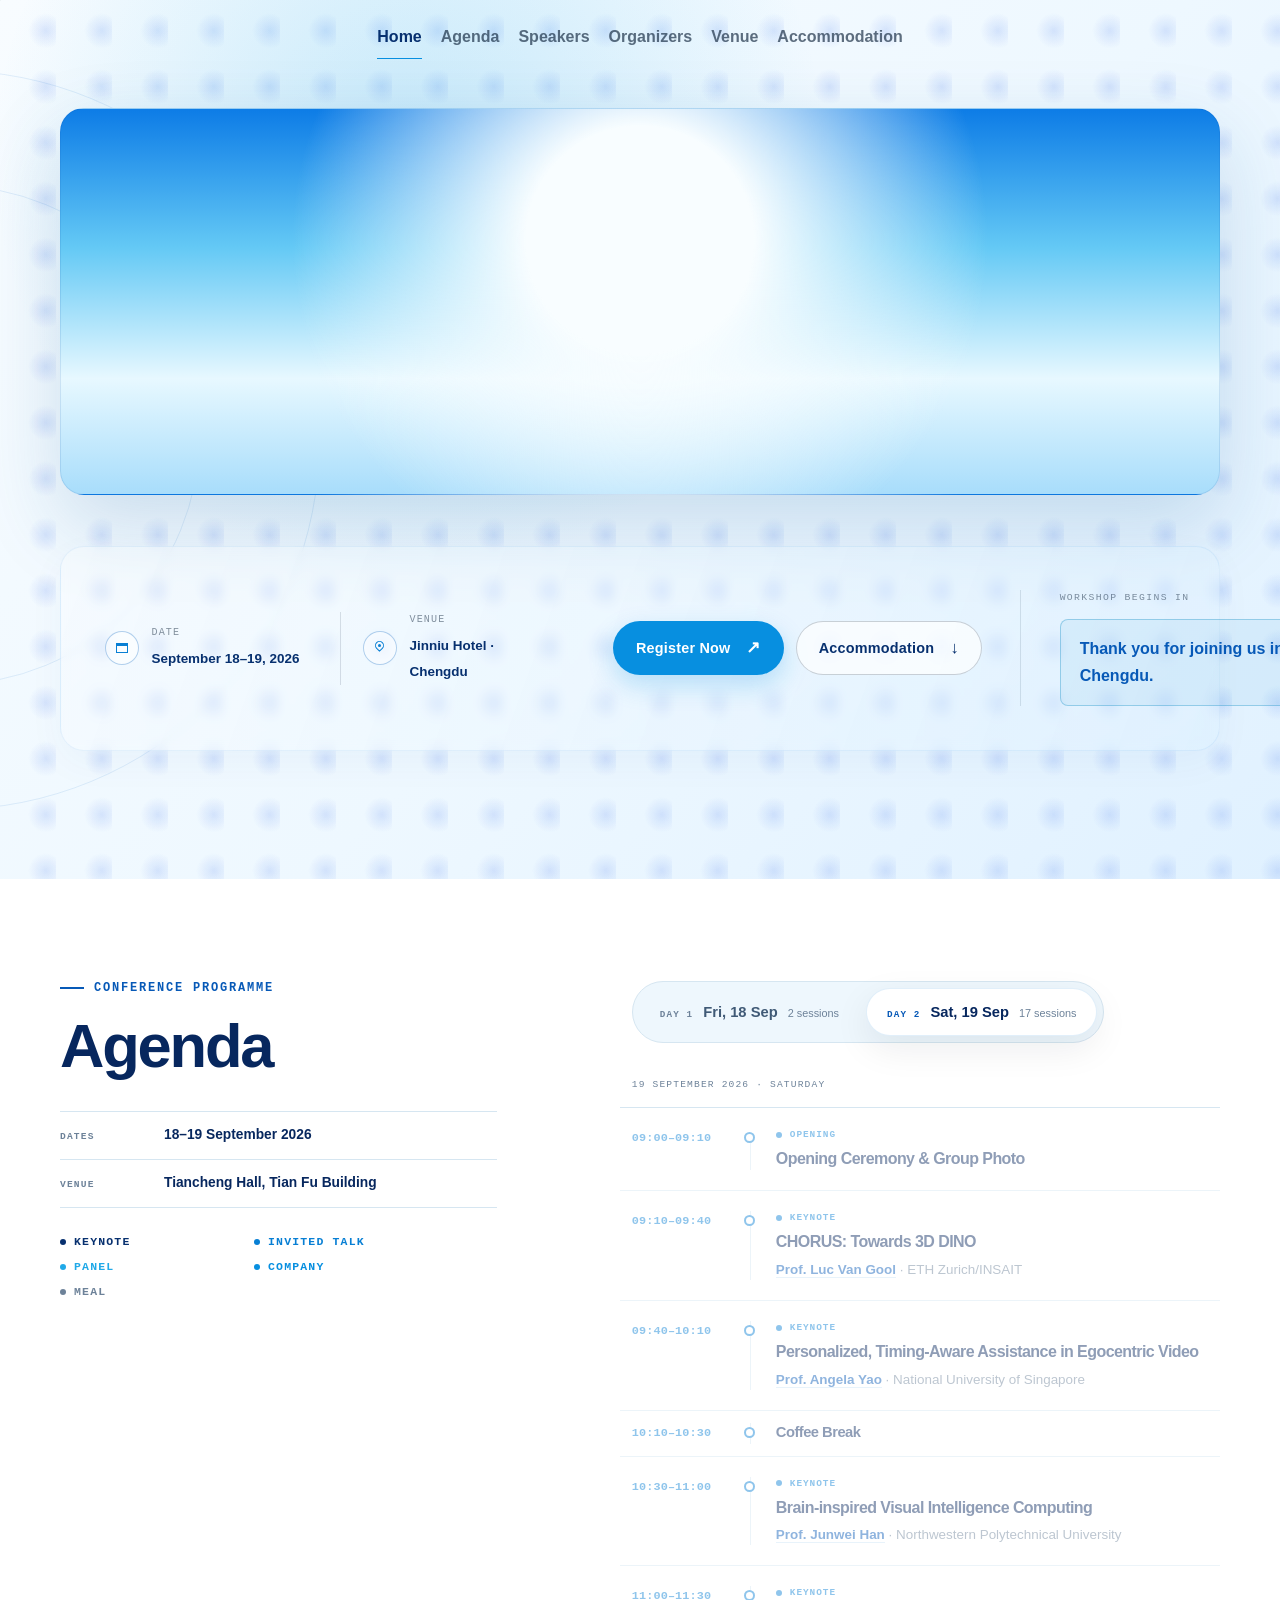
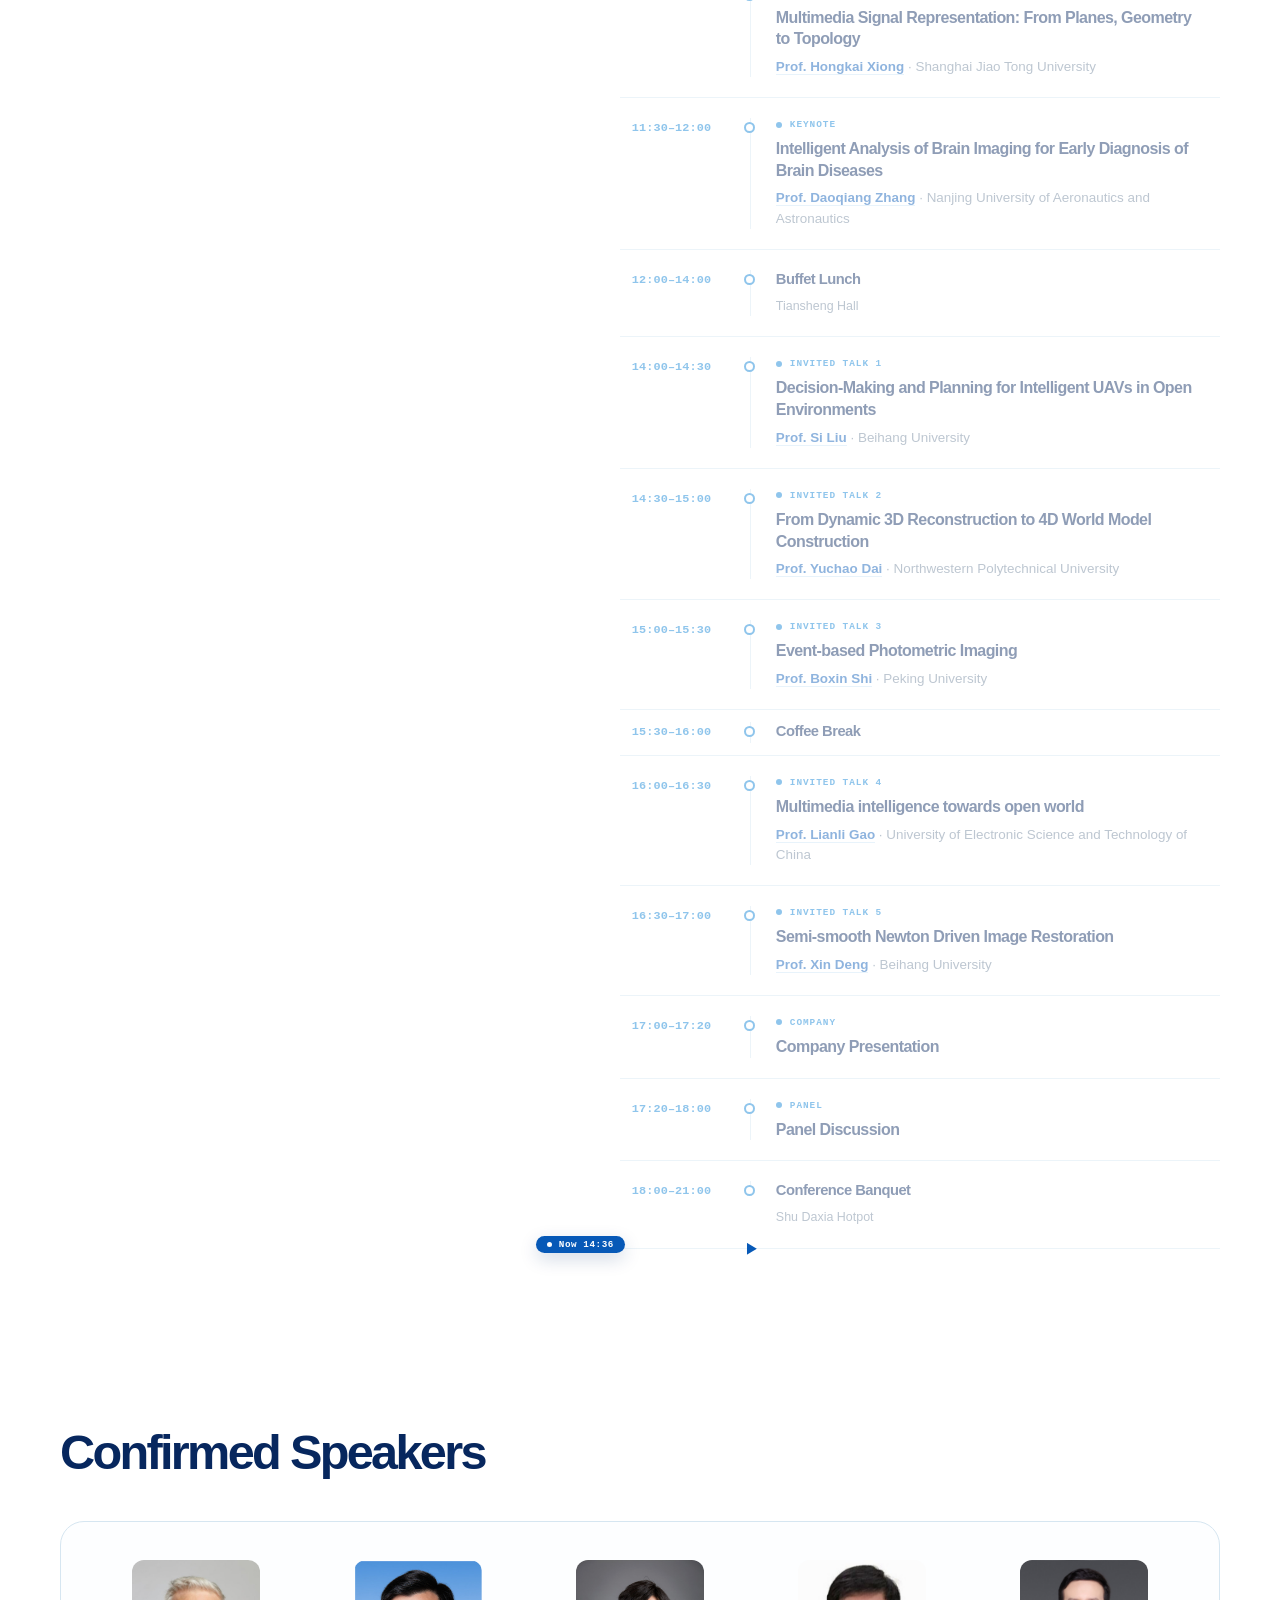
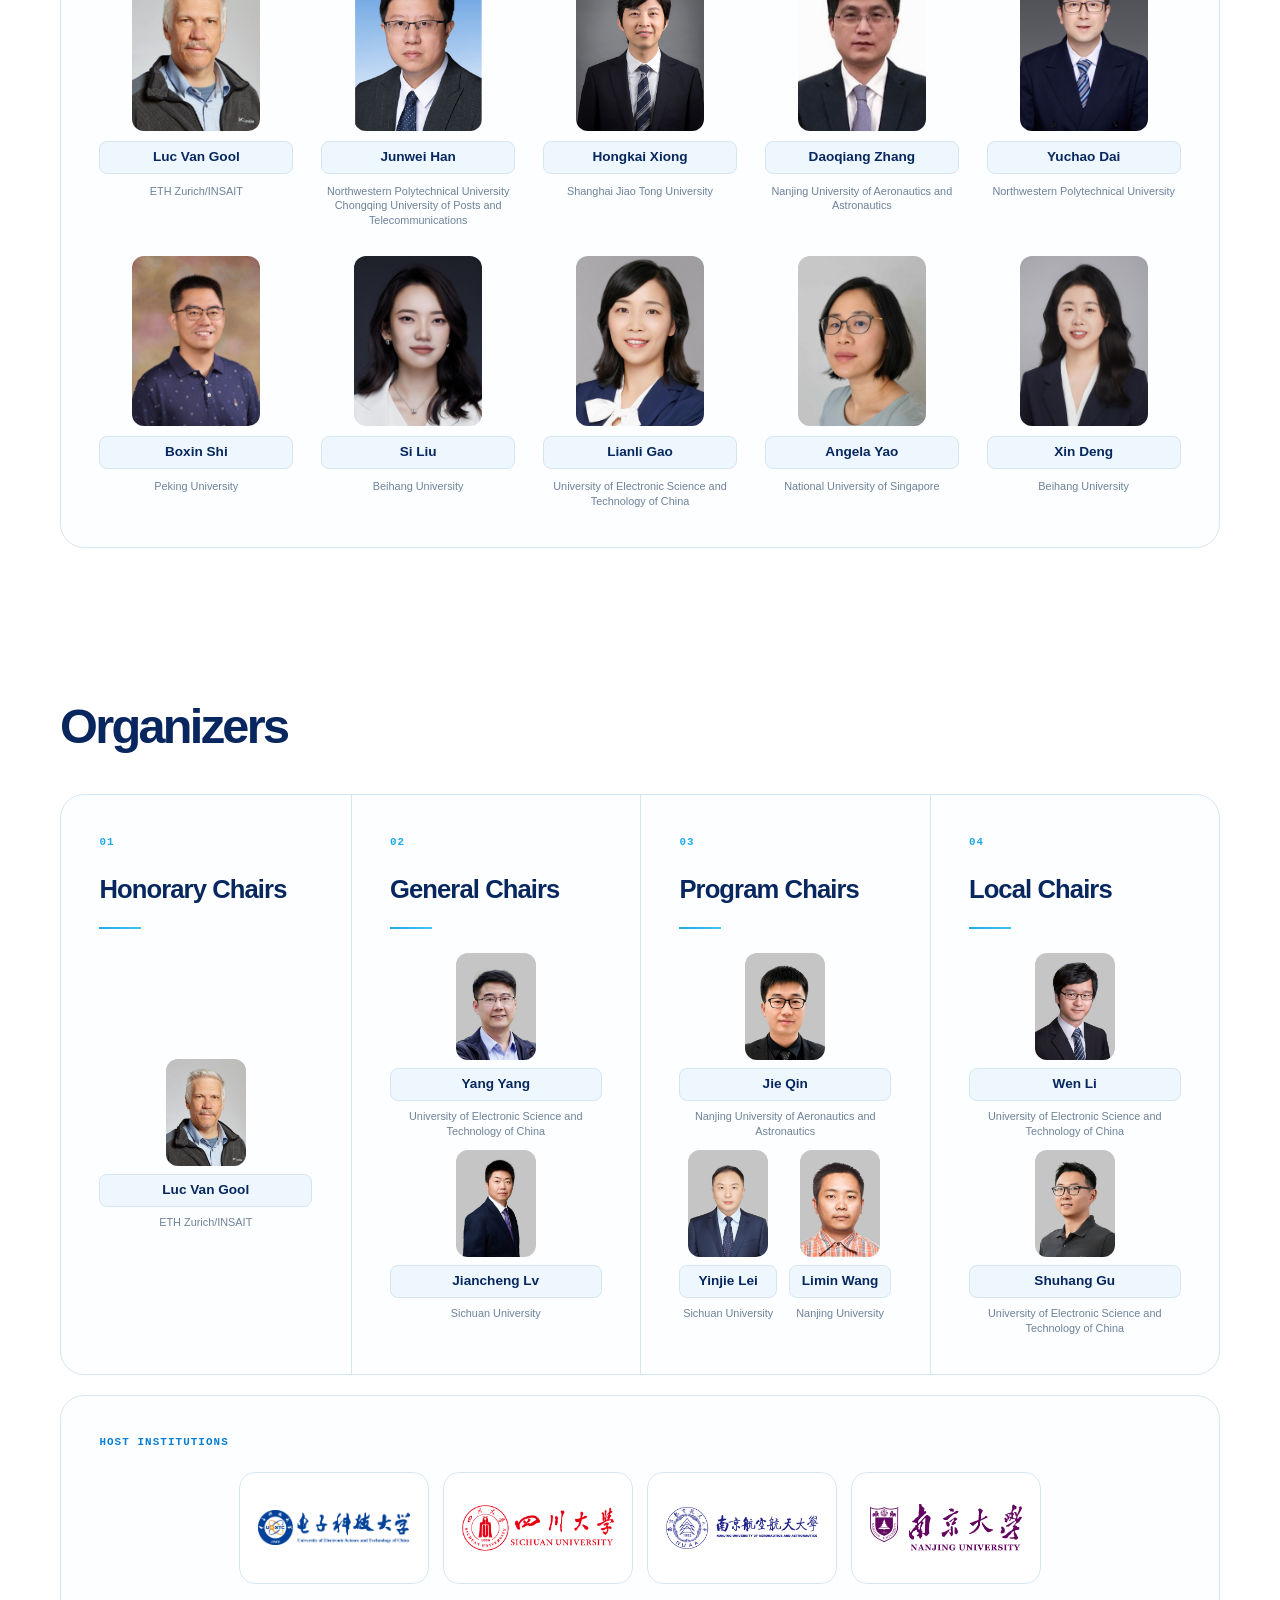
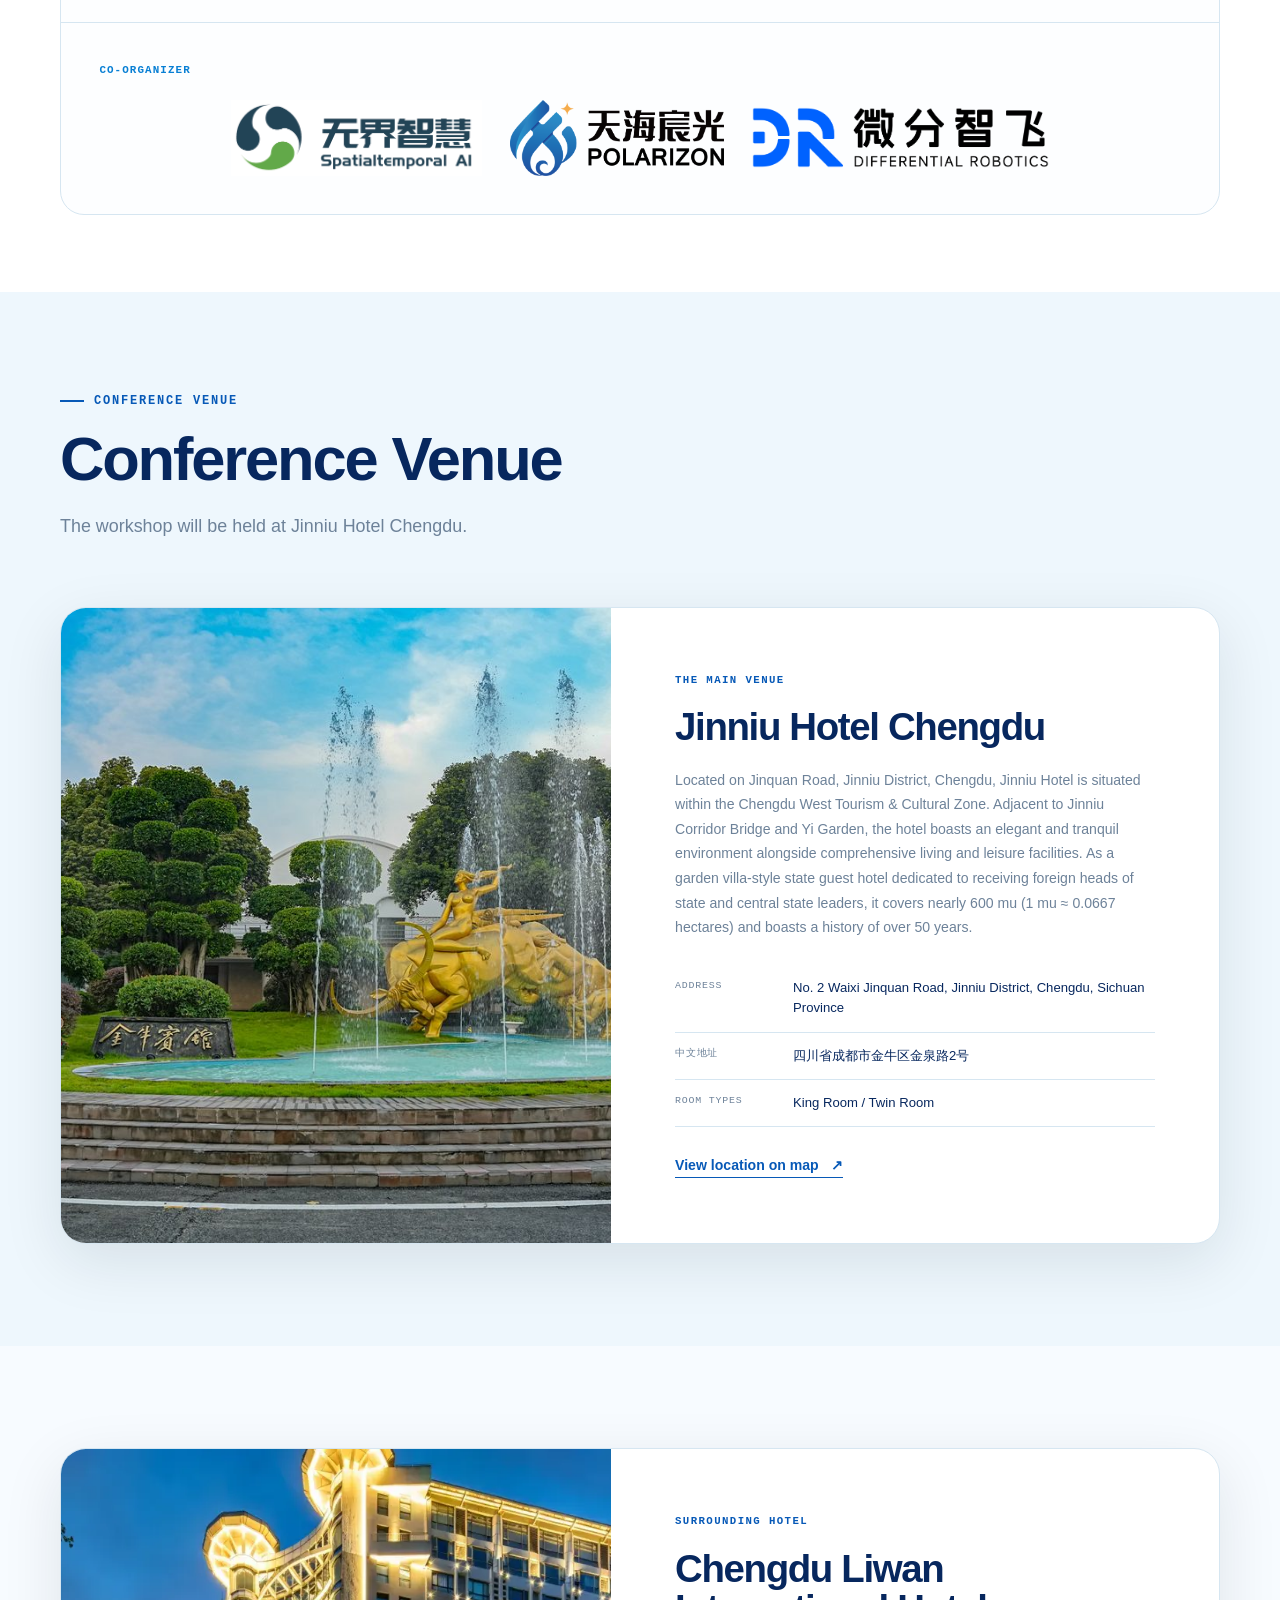
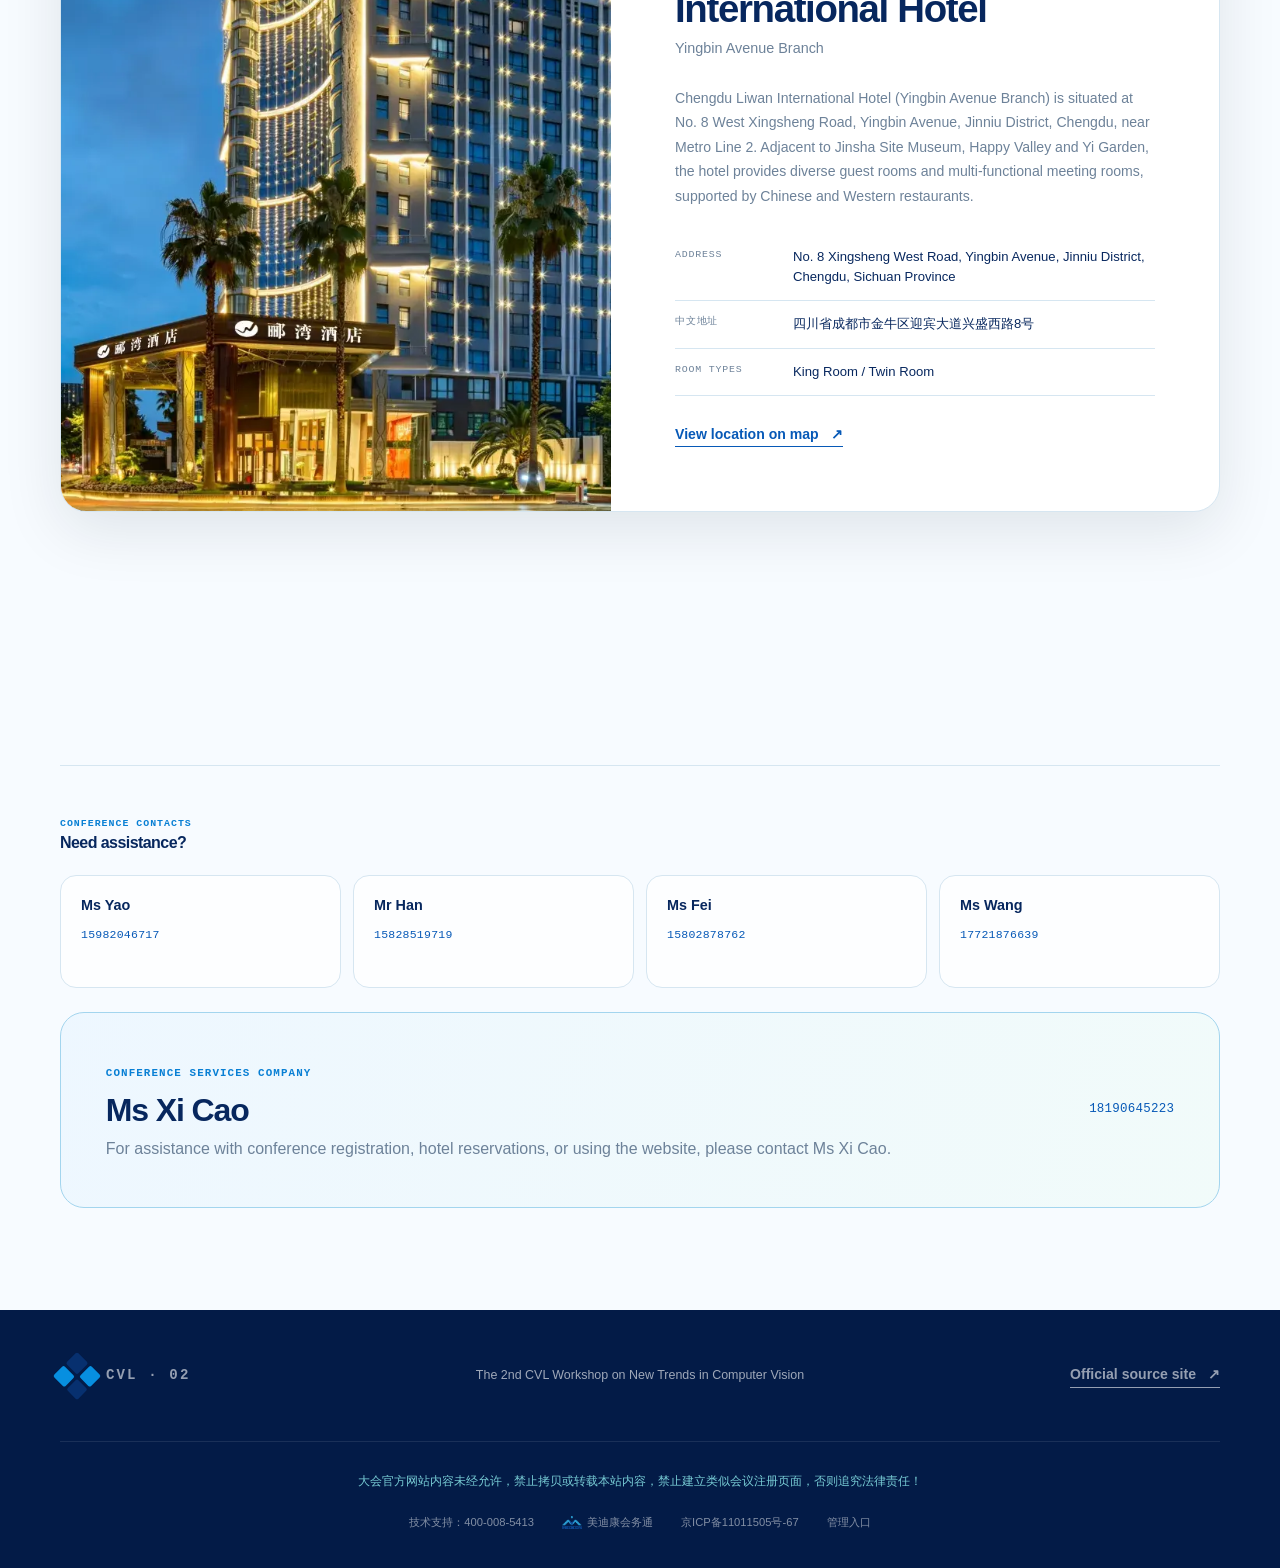
==== commit 4dc2be14: "Make the current-row frame uniform and keep it clear of the time range" ====
--- a/index.html
+++ b/index.html
@@ -1,3 +1,3 @@
-<!DOCTYPE html><html lang="en"><head><meta charSet="utf-8"/><meta name="viewport" content="width=device-width, initial-scale=1"/><link rel="preload" href="/assets/cvl-banner-mobile-0813.jpg" as="image" type="image/jpeg" fetchPriority="high" media="(max-width: 767px)"/><link rel="preload" href="/assets/cvl-banner.jpg" as="image" type="image/jpeg" fetchPriority="high" media="(min-width: 768px)"/><link rel="stylesheet" href="/assets/index-B_YBwhY4.css" data-rsc-css-href="/assets/index-B_YBwhY4.css" data-precedence="vite-rsc/importer-resources"/><link rel="modulepreload" href="/assets/layout-segment-context-DeR4lQsT.js" crossorigin=""/><link rel="modulepreload" href="/assets/rolldown-runtime-S-ySWqyJ.js" crossorigin=""/><link rel="modulepreload" href="/assets/index-DV3I3N_x.js" crossorigin=""/><link rel="modulepreload" href="/assets/framework-DjPHiq1u.js" crossorigin=""/><link rel="modulepreload" href="/assets/MeetingDataBridge-DhP2uK0h.js" crossorigin=""/><link rel="modulepreload" href="/assets/Header-BfSCHGvF.js" crossorigin=""/><link rel="modulepreload" href="/assets/data-CBMd5qh8.js" crossorigin=""/><link rel="modulepreload" href="/assets/Hero-CIeOYiyA.js" crossorigin=""/><link rel="modulepreload" href="/assets/AgendaTimeline-5wPU9Ufr.js" crossorigin=""/><link rel="modulepreload" href="/assets/image-DgHTr4tk.js" crossorigin=""/><link rel="modulepreload" href="/assets/SafeImage-CO-hhXgE.js" crossorigin=""/><link rel="modulepreload" href="/assets/AssistantSlot-C1ZiXn7h.js" crossorigin=""/><link rel="modulepreload" href="/assets/BackToTop-DcU8imKj.js" crossorigin=""/><title>The 2nd CVL Workshop on New Trends in Computer Vision</title><meta name="description" content="Join global scholars and industry practitioners for the 2nd CVL Workshop on New Trends in Computer Vision, September 18–19, 2026 at Jinniu Hotel Chengdu."/><meta property="og:title" content="The 2nd CVL Workshop on New Trends in Computer Vision"/><meta property="og:description" content="Join global scholars and industry practitioners for the 2nd CVL Workshop on New Trends in Computer Vision, September 18–19, 2026 at Jinniu Hotel Chengdu."/><meta property="og:url" content="https://jsjqy.scimeeting.cn/cn/web/index/39242"/><meta property="og:site_name" content="CVL Workshop 2026"/><meta property="og:type" content="website"/><meta property="og:image" content="https://cvl2026.github.io/assets/cvl-banner.jpg"/><meta property="og:image:width" content="6000"/><meta property="og:image:height" content="2000"/><meta property="og:image:alt" content="Official banner for the 2nd CVL Workshop on New Trends in Computer Vision"/><meta name="twitter:card" content="summary_large_image"/><meta name="twitter:title" content="The 2nd CVL Workshop on New Trends in Computer Vision"/><meta name="twitter:description" content="Join global scholars and industry practitioners for the 2nd CVL Workshop on New Trends in Computer Vision, September 18–19, 2026 at Jinniu Hotel Chengdu."/><meta name="twitter:image" content="https://cvl2026.github.io/assets/cvl-banner.jpg"/><link rel="shortcut icon" href="/favicon.png"/><link rel="icon" href="/favicon.png"/><link rel="canonical" href="https://jsjqy.scimeeting.cn/cn/web/index/39242"/><meta name="theme-color" content="#eef8ff"/><link rel="preload" as="image" type="image/jpeg" media="(max-width: 767px)" href="/assets/cvl-banner-mobile-0813.jpg" fetchPriority="high"/><link rel="preload" as="image" type="image/jpeg" media="(min-width: 768px)" href="/assets/cvl-banner.jpg" fetchPriority="high"/><script>self.__VINEXT_RSC_PARAMS__={}</script><script>self.__VINEXT_RSC_NAV__={"pathname":"/","searchParams":[]}</script><link rel="modulepreload" href="/assets/index-DV3I3N_x.js" />
+<!DOCTYPE html><html lang="en"><head><meta charSet="utf-8"/><meta name="viewport" content="width=device-width, initial-scale=1"/><link rel="preload" href="/assets/cvl-banner-mobile-0813.jpg" as="image" type="image/jpeg" fetchPriority="high" media="(max-width: 767px)"/><link rel="preload" href="/assets/cvl-banner.jpg" as="image" type="image/jpeg" fetchPriority="high" media="(min-width: 768px)"/><link rel="stylesheet" href="/assets/index-B5FEPW_C.css" data-rsc-css-href="/assets/index-B5FEPW_C.css" data-precedence="vite-rsc/importer-resources"/><link rel="modulepreload" href="/assets/layout-segment-context-DeR4lQsT.js" crossorigin=""/><link rel="modulepreload" href="/assets/rolldown-runtime-S-ySWqyJ.js" crossorigin=""/><link rel="modulepreload" href="/assets/index-DV3I3N_x.js" crossorigin=""/><link rel="modulepreload" href="/assets/framework-DjPHiq1u.js" crossorigin=""/><link rel="modulepreload" href="/assets/MeetingDataBridge-DhP2uK0h.js" crossorigin=""/><link rel="modulepreload" href="/assets/Header-BfSCHGvF.js" crossorigin=""/><link rel="modulepreload" href="/assets/data-CBMd5qh8.js" crossorigin=""/><link rel="modulepreload" href="/assets/Hero-CIeOYiyA.js" crossorigin=""/><link rel="modulepreload" href="/assets/AgendaTimeline-5wPU9Ufr.js" crossorigin=""/><link rel="modulepreload" href="/assets/image-DgHTr4tk.js" crossorigin=""/><link rel="modulepreload" href="/assets/SafeImage-CO-hhXgE.js" crossorigin=""/><link rel="modulepreload" href="/assets/AssistantSlot-C1ZiXn7h.js" crossorigin=""/><link rel="modulepreload" href="/assets/BackToTop-DcU8imKj.js" crossorigin=""/><title>The 2nd CVL Workshop on New Trends in Computer Vision</title><meta name="description" content="Join global scholars and industry practitioners for the 2nd CVL Workshop on New Trends in Computer Vision, September 18–19, 2026 at Jinniu Hotel Chengdu."/><meta property="og:title" content="The 2nd CVL Workshop on New Trends in Computer Vision"/><meta property="og:description" content="Join global scholars and industry practitioners for the 2nd CVL Workshop on New Trends in Computer Vision, September 18–19, 2026 at Jinniu Hotel Chengdu."/><meta property="og:url" content="https://jsjqy.scimeeting.cn/cn/web/index/39242"/><meta property="og:site_name" content="CVL Workshop 2026"/><meta property="og:type" content="website"/><meta property="og:image" content="https://cvl2026.github.io/assets/cvl-banner.jpg"/><meta property="og:image:width" content="6000"/><meta property="og:image:height" content="2000"/><meta property="og:image:alt" content="Official banner for the 2nd CVL Workshop on New Trends in Computer Vision"/><meta name="twitter:card" content="summary_large_image"/><meta name="twitter:title" content="The 2nd CVL Workshop on New Trends in Computer Vision"/><meta name="twitter:description" content="Join global scholars and industry practitioners for the 2nd CVL Workshop on New Trends in Computer Vision, September 18–19, 2026 at Jinniu Hotel Chengdu."/><meta name="twitter:image" content="https://cvl2026.github.io/assets/cvl-banner.jpg"/><link rel="shortcut icon" href="/favicon.png"/><link rel="icon" href="/favicon.png"/><link rel="canonical" href="https://jsjqy.scimeeting.cn/cn/web/index/39242"/><meta name="theme-color" content="#eef8ff"/><link rel="preload" as="image" type="image/jpeg" media="(max-width: 767px)" href="/assets/cvl-banner-mobile-0813.jpg" fetchPriority="high"/><link rel="preload" as="image" type="image/jpeg" media="(min-width: 768px)" href="/assets/cvl-banner.jpg" fetchPriority="high"/><script>self.__VINEXT_RSC_PARAMS__={}</script><script>self.__VINEXT_RSC_NAV__={"pathname":"/","searchParams":[]}</script><link rel="modulepreload" href="/assets/index-DV3I3N_x.js" />
 </head><body><header class="siteHeader "><div class="headerInner"><nav class="desktopNav" aria-label="Primary navigation"><a href="#home" class="active">Home</a><a href="#agenda" class="">Agenda</a><a href="#speakers" class="">Speakers</a><a href="#organizers" class="">Organizers</a><a href="#venue" class="">Venue</a><a href="#accommodation" class="">Accommodation</a></nav><button class="menuButton " type="button" aria-label="Open navigation menu" aria-expanded="false" aria-controls="mobile-navigation"><span></span><span></span><span></span></button></div><div id="mobile-navigation" class="mobilePanel " aria-hidden="true"><nav aria-label="Mobile navigation"><a href="#home" tabindex="-1"><span>01</span>Home</a><a href="#agenda" tabindex="-1"><span>02</span>Agenda</a><a href="#speakers" tabindex="-1"><span>03</span>Speakers</a><a href="#organizers" tabindex="-1"><span>04</span>Organizers</a><a href="#venue" tabindex="-1"><span>05</span>Venue</a><a href="#accommodation" tabindex="-1"><span>06</span>Accommodation</a></nav></div></header><main><section class="hero heroBanner" id="home"><div class="heroBackdrop" aria-hidden="true"></div><div class="heroInner"><h1 class="visuallyHidden">The 2nd CVL Workshop on New Trends in Computer Vision</h1><div class="heroVisual" aria-label="Official banner for the 2nd CVL Workshop on New Trends in Computer Vision"><picture><source media="(max-width: 767px)" type="image/jpeg" srcSet="/assets/cvl-banner-mobile-0813.jpg"/><img src="/assets/cvl-banner.jpg" alt="2nd CVL Workshop on New Trends in Computer Vision, September 18–19, 2026, Chengdu, China" width="30000" height="10000" loading="eager" fetchPriority="high" decoding="async"/></picture></div><div class="heroCopy"><div class="heroCopyDetails"><div class="heroMeta" aria-label="Conference date and location"><div><span class="metaIcon calendarIcon" aria-hidden="true"></span><p><small>Date</small><strong>September 18–19, 2026</strong></p></div><div><span class="metaIcon locationIcon" aria-hidden="true"></span><p><small>Venue</small><strong>Jinniu Hotel · Chengdu</strong></p></div></div><div class="heroActions"><a class="button buttonGold" href="https://jsjqy.scimeeting.cn/cn/reg/info/39242" target="_blank" rel="noreferrer">Register Now <span aria-hidden="true">↗</span></a><button class="button buttonGhost" type="button">Accommodation <span aria-hidden="true">↓</span></button></div><div class="countdownWrap"><p>Workshop begins in</p><div class="countdown" aria-label="Countdown to the workshop" aria-live="polite"><div class="countdownUnit"><strong>—</strong><span>Days</span></div><div class="countdownUnit"><strong>—</strong><span>Hours</span></div><div class="countdownUnit"><strong>—</strong><span>Minutes</span></div><div class="countdownUnit"><strong>—</strong><span>Seconds</span></div></div></div></div></div></div></section><section class="section agendaSection" id="agenda"><div class="container agendaLayout"><aside class="agendaAside"><header class="sectionHeader "><p class="eyebrow"><span aria-hidden="true"></span>Conference Programme</p><h2>Agenda</h2></header><dl class="agendaMeta"><div><dt>Dates</dt><dd>18–19 September 2026</dd></div><div><dt>Venue</dt><dd>Tiancheng Hall, Tian Fu Building</dd></div></dl><ul class="agendaLegend" aria-label="Session types"><li class="agendaKind agendaKind--keynote"><i aria-hidden="true"></i>Keynote</li><li class="agendaKind agendaKind--invited"><i aria-hidden="true"></i>Invited Talk</li><li class="agendaKind agendaKind--panel"><i aria-hidden="true"></i>Panel</li><li class="agendaKind agendaKind--industry"><i aria-hidden="true"></i>Company</li><li class="agendaKind agendaKind--meal"><i aria-hidden="true"></i>Meal</li></ul></aside><div class="agendaTimeline"><div class="agendaDayBar"><div class="agendaDays" role="tablist" aria-label="Agenda days"><button class="agendaDay" type="button" role="tab" id="agenda-tab-day-1" aria-selected="false" aria-controls="agenda-panel-day-1" tabindex="-1"><span class="agendaDayLabel">Day 1</span><strong>Fri, 18 Sep</strong><span class="agendaDayCount">2<!-- --> sessions</span></button><button class="agendaDay isActive" type="button" role="tab" id="agenda-tab-day-2" aria-selected="true" aria-controls="agenda-panel-day-2" tabindex="0"><span class="agendaDayLabel">Day 2</span><strong>Sat, 19 Sep</strong><span class="agendaDayCount">17<!-- --> sessions</span></button></div></div><section class="agendaDayPanel" id="agenda-panel-day-1" role="tabpanel" aria-labelledby="agenda-tab-day-1" hidden=""><p class="agendaDayNote">18 September 2026<!-- --> · <!-- -->Friday</p><div class="agendaListWrap"><ol class="agendaList"><li id="agenda-day-1-registration" class="agendaItem agendaItem--registration" data-kind="registration" data-start="2026-09-18T13:00" data-end="2026-09-18T19:00"><span class="agendaTime"><time dateTime="2026-09-18T13:00:00+08:00">13:00–19:00</time><span class="visuallyHidden"> <!-- -->China Standard Time</span></span><span class="agendaRail" aria-hidden="true"><i></i></span><div class="agendaBody"><h3 class="agendaTitle">Registration</h3></div></li><li id="agenda-day-1-dinner" class="agendaItem agendaItem--meal" data-kind="meal" data-start="2026-09-18T18:00" data-end="2026-09-18T19:30"><span class="agendaTime"><time dateTime="2026-09-18T18:00:00+08:00">18:00–19:30</time><span class="visuallyHidden"> <!-- -->China Standard Time</span></span><span class="agendaRail" aria-hidden="true"><i></i></span><div class="agendaBody"><h3 class="agendaTitle">Buffet Dinner</h3><p class="agendaNote">Tiansheng Hall</p></div></li></ol></div></section><section class="agendaDayPanel" id="agenda-panel-day-2" role="tabpanel" aria-labelledby="agenda-tab-day-2"><p class="agendaDayNote">19 September 2026<!-- --> · <!-- -->Saturday</p><div class="agendaListWrap"><ol class="agendaList"><li id="agenda-day-2-opening" class="agendaItem agendaItem--ceremony" data-kind="ceremony" data-start="2026-09-19T09:00" data-end="2026-09-19T09:10"><span class="agendaTime"><time dateTime="2026-09-19T09:00:00+08:00">09:00–09:10</time><span class="visuallyHidden"> <!-- -->China Standard Time</span></span><span class="agendaRail" aria-hidden="true"><i></i></span><div class="agendaBody"><p class="agendaTopline"><span class="agendaKind"><i aria-hidden="true"></i>Opening</span></p><h3 class="agendaTitle">Opening Ceremony &amp; Group Photo</h3></div></li><li id="agenda-day-2-keynote-1" class="agendaItem agendaItem--keynote" data-kind="keynote" data-start="2026-09-19T09:10" data-end="2026-09-19T09:40"><span class="agendaTime"><time dateTime="2026-09-19T09:10:00+08:00">09:10–09:40</time><span class="visuallyHidden"> <!-- -->China Standard Time</span></span><span class="agendaRail" aria-hidden="true"><i></i></span><div class="agendaBody"><p class="agendaTopline"><span class="agendaKind"><i aria-hidden="true"></i>Keynote</span></p><h3 class="agendaTitle">CHORUS: Towards 3D DINO</h3><p class="agendaSpeaker"><a class="agendaPersonLink" href="#speaker-luc-van-gool"><strong>Prof. Luc Van Gool</strong></a><span class="agendaAffiliation"> <!-- -->· <!-- -->ETH Zurich/INSAIT</span></p></div></li><li id="agenda-day-2-keynote-2" class="agendaItem agendaItem--keynote" data-kind="keynote" data-start="2026-09-19T09:40" data-end="2026-09-19T10:10"><span class="agendaTime"><time dateTime="2026-09-19T09:40:00+08:00">09:40–10:10</time><span class="visuallyHidden"> <!-- -->China Standard Time</span></span><span class="agendaRail" aria-hidden="true"><i></i></span><div class="agendaBody"><p class="agendaTopline"><span class="agendaKind"><i aria-hidden="true"></i>Keynote</span></p><h3 class="agendaTitle">Personalized, Timing-Aware Assistance in Egocentric Video</h3><p class="agendaSpeaker"><a class="agendaPersonLink" href="#speaker-angela-yao"><strong>Prof. Angela Yao</strong></a><span class="agendaAffiliation"> <!-- -->· <!-- -->National University of Singapore</span></p></div></li><li id="agenda-day-2-break-1" class="agendaItem agendaItem--break isBreak" data-kind="break" data-start="2026-09-19T10:10" data-end="2026-09-19T10:30"><span class="agendaTime"><time dateTime="2026-09-19T10:10:00+08:00">10:10–10:30</time><span class="visuallyHidden"> <!-- -->China Standard Time</span></span><span class="agendaRail" aria-hidden="true"><i></i></span><div class="agendaBody"><h3 class="agendaTitle">Coffee Break</h3></div></li><li id="agenda-day-2-keynote-3" class="agendaItem agendaItem--keynote" data-kind="keynote" data-start="2026-09-19T10:30" data-end="2026-09-19T11:00"><span class="agendaTime"><time dateTime="2026-09-19T10:30:00+08:00">10:30–11:00</time><span class="visuallyHidden"> <!-- -->China Standard Time</span></span><span class="agendaRail" aria-hidden="true"><i></i></span><div class="agendaBody"><p class="agendaTopline"><span class="agendaKind"><i aria-hidden="true"></i>Keynote</span></p><h3 class="agendaTitle">Brain-inspired Visual Intelligence Computing</h3><p class="agendaSpeaker"><a class="agendaPersonLink" href="#speaker-junwei-han"><strong>Prof. Junwei Han</strong></a><span class="agendaAffiliation"> <!-- -->· <!-- -->Northwestern Polytechnical University</span></p></div></li><li id="agenda-day-2-keynote-4" class="agendaItem agendaItem--keynote" data-kind="keynote" data-start="2026-09-19T11:00" data-end="2026-09-19T11:30"><span class="agendaTime"><time dateTime="2026-09-19T11:00:00+08:00">11:00–11:30</time><span class="visuallyHidden"> <!-- -->China Standard Time</span></span><span class="agendaRail" aria-hidden="true"><i></i></span><div class="agendaBody"><p class="agendaTopline"><span class="agendaKind"><i aria-hidden="true"></i>Keynote</span></p><h3 class="agendaTitle">Multimedia Signal Representation: From Planes, Geometry to Topology</h3><p class="agendaSpeaker"><a class="agendaPersonLink" href="#speaker-hongkai-xiong"><strong>Prof. Hongkai Xiong</strong></a><span class="agendaAffiliation"> <!-- -->· <!-- -->Shanghai Jiao Tong University</span></p></div></li><li id="agenda-day-2-keynote-5" class="agendaItem agendaItem--keynote" data-kind="keynote" data-start="2026-09-19T11:30" data-end="2026-09-19T12:00"><span class="agendaTime"><time dateTime="2026-09-19T11:30:00+08:00">11:30–12:00</time><span class="visuallyHidden"> <!-- -->China Standard Time</span></span><span class="agendaRail" aria-hidden="true"><i></i></span><div class="agendaBody"><p class="agendaTopline"><span class="agendaKind"><i aria-hidden="true"></i>Keynote</span></p><h3 class="agendaTitle">Intelligent Analysis of Brain Imaging for Early Diagnosis of Brain Diseases</h3><p class="agendaSpeaker"><a class="agendaPersonLink" href="#speaker-daoqiang-zhang"><strong>Prof. Daoqiang Zhang</strong></a><span class="agendaAffiliation"> <!-- -->· <!-- -->Nanjing University of Aeronautics and Astronautics</span></p></div></li><li id="agenda-day-2-lunch" class="agendaItem agendaItem--meal" data-kind="meal" data-start="2026-09-19T12:00" data-end="2026-09-19T14:00"><span class="agendaTime"><time dateTime="2026-09-19T12:00:00+08:00">12:00–14:00</time><span class="visuallyHidden"> <!-- -->China Standard Time</span></span><span class="agendaRail" aria-hidden="true"><i></i></span><div class="agendaBody"><h3 class="agendaTitle">Buffet Lunch</h3><p class="agendaNote">Tiansheng Hall</p></div></li><li id="agenda-day-2-invited-1" class="agendaItem agendaItem--invited" data-kind="invited" data-start="2026-09-19T14:00" data-end="2026-09-19T14:30"><span class="agendaTime"><time dateTime="2026-09-19T14:00:00+08:00">14:00–14:30</time><span class="visuallyHidden"> <!-- -->China Standard Time</span></span><span class="agendaRail" aria-hidden="true"><i></i></span><div class="agendaBody"><p class="agendaTopline"><span class="agendaKind"><i aria-hidden="true"></i>Invited Talk 1</span></p><h3 class="agendaTitle">Decision-Making and Planning for Intelligent UAVs in Open Environments</h3><p class="agendaSpeaker"><a class="agendaPersonLink" href="#speaker-si-liu"><strong>Prof. Si Liu</strong></a><span class="agendaAffiliation"> <!-- -->· <!-- -->Beihang University</span></p></div></li><li id="agenda-day-2-invited-2" class="agendaItem agendaItem--invited" data-kind="invited" data-start="2026-09-19T14:30" data-end="2026-09-19T15:00"><span class="agendaTime"><time dateTime="2026-09-19T14:30:00+08:00">14:30–15:00</time><span class="visuallyHidden"> <!-- -->China Standard Time</span></span><span class="agendaRail" aria-hidden="true"><i></i></span><div class="agendaBody"><p class="agendaTopline"><span class="agendaKind"><i aria-hidden="true"></i>Invited Talk 2</span></p><h3 class="agendaTitle">From Dynamic 3D Reconstruction to 4D World Model Construction</h3><p class="agendaSpeaker"><a class="agendaPersonLink" href="#speaker-yuchao-dai"><strong>Prof. Yuchao Dai</strong></a><span class="agendaAffiliation"> <!-- -->· <!-- -->Northwestern Polytechnical University</span></p></div></li><li id="agenda-day-2-invited-3" class="agendaItem agendaItem--invited" data-kind="invited" data-start="2026-09-19T15:00" data-end="2026-09-19T15:30"><span class="agendaTime"><time dateTime="2026-09-19T15:00:00+08:00">15:00–15:30</time><span class="visuallyHidden"> <!-- -->China Standard Time</span></span><span class="agendaRail" aria-hidden="true"><i></i></span><div class="agendaBody"><p class="agendaTopline"><span class="agendaKind"><i aria-hidden="true"></i>Invited Talk 3</span></p><h3 class="agendaTitle">Event-based Photometric Imaging</h3><p class="agendaSpeaker"><a class="agendaPersonLink" href="#speaker-boxin-shi"><strong>Prof. Boxin Shi</strong></a><span class="agendaAffiliation"> <!-- -->· <!-- -->Peking University</span></p></div></li><li id="agenda-day-2-break-2" class="agendaItem agendaItem--break isBreak" data-kind="break" data-start="2026-09-19T15:30" data-end="2026-09-19T16:00"><span class="agendaTime"><time dateTime="2026-09-19T15:30:00+08:00">15:30–16:00</time><span class="visuallyHidden"> <!-- -->China Standard Time</span></span><span class="agendaRail" aria-hidden="true"><i></i></span><div class="agendaBody"><h3 class="agendaTitle">Coffee Break</h3></div></li><li id="agenda-day-2-invited-4" class="agendaItem agendaItem--invited" data-kind="invited" data-start="2026-09-19T16:00" data-end="2026-09-19T16:30"><span class="agendaTime"><time dateTime="2026-09-19T16:00:00+08:00">16:00–16:30</time><span class="visuallyHidden"> <!-- -->China Standard Time</span></span><span class="agendaRail" aria-hidden="true"><i></i></span><div class="agendaBody"><p class="agendaTopline"><span class="agendaKind"><i aria-hidden="true"></i>Invited Talk 4</span></p><h3 class="agendaTitle">Multimedia intelligence towards open world</h3><p class="agendaSpeaker"><a class="agendaPersonLink" href="#speaker-lianli-gao"><strong>Prof. Lianli Gao</strong></a><span class="agendaAffiliation"> <!-- -->· <!-- -->University of Electronic Science and Technology of China</span></p></div></li><li id="agenda-day-2-invited-5" class="agendaItem agendaItem--invited" data-kind="invited" data-start="2026-09-19T16:30" data-end="2026-09-19T17:00"><span class="agendaTime"><time dateTime="2026-09-19T16:30:00+08:00">16:30–17:00</time><span class="visuallyHidden"> <!-- -->China Standard Time</span></span><span class="agendaRail" aria-hidden="true"><i></i></span><div class="agendaBody"><p class="agendaTopline"><span class="agendaKind"><i aria-hidden="true"></i>Invited Talk 5</span></p><h3 class="agendaTitle">Semi-smooth Newton Driven Image Restoration</h3><p class="agendaSpeaker"><a class="agendaPersonLink" href="#speaker-xin-deng"><strong>Prof. Xin Deng</strong></a><span class="agendaAffiliation"> <!-- -->· <!-- -->Beihang University</span></p></div></li><li id="agenda-day-2-company" class="agendaItem agendaItem--industry" data-kind="industry" data-start="2026-09-19T17:00" data-end="2026-09-19T17:20"><span class="agendaTime"><time dateTime="2026-09-19T17:00:00+08:00">17:00–17:20</time><span class="visuallyHidden"> <!-- -->China Standard Time</span></span><span class="agendaRail" aria-hidden="true"><i></i></span><div class="agendaBody"><p class="agendaTopline"><span class="agendaKind"><i aria-hidden="true"></i>Company</span></p><h3 class="agendaTitle">Company Presentation</h3></div></li><li id="agenda-day-2-panel" class="agendaItem agendaItem--panel" data-kind="panel" data-start="2026-09-19T17:20" data-end="2026-09-19T18:00"><span class="agendaTime"><time dateTime="2026-09-19T17:20:00+08:00">17:20–18:00</time><span class="visuallyHidden"> <!-- -->China Standard Time</span></span><span class="agendaRail" aria-hidden="true"><i></i></span><div class="agendaBody"><p class="agendaTopline"><span class="agendaKind"><i aria-hidden="true"></i>Panel</span></p><h3 class="agendaTitle">Panel Discussion</h3></div></li><li id="agenda-day-2-banquet" class="agendaItem agendaItem--meal" data-kind="meal" data-start="2026-09-19T18:00" data-end="2026-09-19T21:00"><span class="agendaTime"><time dateTime="2026-09-19T18:00:00+08:00">18:00–21:00</time><span class="visuallyHidden"> <!-- -->China Standard Time</span></span><span class="agendaRail" aria-hidden="true"><i></i></span><div class="agendaBody"><h3 class="agendaTitle">Conference Banquet</h3><p class="agendaNote">Shu Daxia Hotpot</p></div></li></ol></div></section></div></div></section><section class="section organizersSection speakersSection" id="speakers"><div class="container"><h2 class="organizersTitle">Confirmed Speakers</h2><div class="speakerGrid" aria-label="Confirmed speakers"><div class="speakerCard" id="speaker-luc-van-gool"><img src="/assets/committee/luc-van-gool.jpg" alt="Luc Van Gool" width="600" height="800" loading="lazy" decoding="async" srcSet="/assets/committee/luc-van-gool.jpg 640w, /assets/committee/luc-van-gool.jpg 750w, /assets/committee/luc-van-gool.jpg 828w, /assets/committee/luc-van-gool.jpg 1080w, /assets/committee/luc-van-gool.jpg 1200w" class="chairPhoto" data-nimg="1"/><div class="chairMemberName">Luc Van Gool</div><div class="chairMemberBio">ETH Zurich/INSAIT</div></div><div class="speakerCard" id="speaker-junwei-han"><img src="/assets/speakers/junwei-han.jpg" alt="Junwei Han" width="600" height="800" loading="lazy" decoding="async" srcSet="/assets/speakers/junwei-han.jpg 640w, /assets/speakers/junwei-han.jpg 750w, /assets/speakers/junwei-han.jpg 828w, /assets/speakers/junwei-han.jpg 1080w, /assets/speakers/junwei-han.jpg 1200w" class="chairPhoto" data-nimg="1"/><div class="chairMemberName">Junwei Han</div><div class="chairMemberBio">Northwestern Polytechnical University
-Chongqing University of Posts and Telecommunications</div></div><div class="speakerCard" id="speaker-hongkai-xiong"><img src="/assets/speakers/hongkai-xiong.jpg" alt="Hongkai Xiong" width="600" height="800" loading="lazy" decoding="async" srcSet="/assets/speakers/hongkai-xiong.jpg 640w, /assets/speakers/hongkai-xiong.jpg 750w, /assets/speakers/hongkai-xiong.jpg 828w, /assets/speakers/hongkai-xiong.jpg 1080w, /assets/speakers/hongkai-xiong.jpg 1200w" class="chairPhoto" data-nimg="1"/><div class="chairMemberName">Hongkai Xiong</div><div class="chairMemberBio">Shanghai Jiao Tong University</div></div><div class="speakerCard" id="speaker-daoqiang-zhang"><img src="/assets/speakers/zhang-daoqiang.jpg" alt="Daoqiang Zhang" width="600" height="800" loading="lazy" decoding="async" srcSet="/assets/speakers/zhang-daoqiang.jpg 640w, /assets/speakers/zhang-daoqiang.jpg 750w, /assets/speakers/zhang-daoqiang.jpg 828w, /assets/speakers/zhang-daoqiang.jpg 1080w, /assets/speakers/zhang-daoqiang.jpg 1200w" class="chairPhoto" data-nimg="1"/><div class="chairMemberName">Daoqiang Zhang</div><div class="chairMemberBio">Nanjing University of Aeronautics and Astronautics</div></div><div class="speakerCard" id="speaker-yuchao-dai"><img src="/assets/speakers/dai-yuchao.jpg" alt="Yuchao Dai" width="600" height="800" loading="lazy" decoding="async" srcSet="/assets/speakers/dai-yuchao.jpg 640w, /assets/speakers/dai-yuchao.jpg 750w, /assets/speakers/dai-yuchao.jpg 828w, /assets/speakers/dai-yuchao.jpg 1080w, /assets/speakers/dai-yuchao.jpg 1200w" class="chairPhoto" data-nimg="1"/><div class="chairMemberName">Yuchao Dai</div><div class="chairMemberBio">Northwestern Polytechnical University</div></div><div class="speakerCard" id="speaker-boxin-shi"><img src="/assets/speakers/boxin-shi.jpg" alt="Boxin Shi" width="600" height="800" loading="lazy" decoding="async" srcSet="/assets/speakers/boxin-shi.jpg 640w, /assets/speakers/boxin-shi.jpg 750w, /assets/speakers/boxin-shi.jpg 828w, /assets/speakers/boxin-shi.jpg 1080w, /assets/speakers/boxin-shi.jpg 1200w" class="chairPhoto" data-nimg="1"/><div class="chairMemberName">Boxin Shi</div><div class="chairMemberBio">Peking University</div></div><div class="speakerCard" id="speaker-si-liu"><img src="/assets/speakers/liu-cai.jpg" alt="Si Liu" width="600" height="800" loading="lazy" decoding="async" srcSet="/assets/speakers/liu-cai.jpg 640w, /assets/speakers/liu-cai.jpg 750w, /assets/speakers/liu-cai.jpg 828w, /assets/speakers/liu-cai.jpg 1080w, /assets/speakers/liu-cai.jpg 1200w" class="chairPhoto" data-nimg="1"/><div class="chairMemberName">Si Liu</div><div class="chairMemberBio">Beihang University</div></div><div class="speakerCard" id="speaker-lianli-gao"><img src="/assets/speakers/gao-lianli.jpg" alt="Lianli Gao" width="600" height="800" loading="lazy" decoding="async" srcSet="/assets/speakers/gao-lianli.jpg 640w, /assets/speakers/gao-lianli.jpg 750w, /assets/speakers/gao-lianli.jpg 828w, /assets/speakers/gao-lianli.jpg 1080w, /assets/speakers/gao-lianli.jpg 1200w" class="chairPhoto" data-nimg="1"/><div class="chairMemberName">Lianli Gao</div><div class="chairMemberBio">University of Electronic Science and Technology of China</div></div><div class="speakerCard" id="speaker-angela-yao"><img src="/assets/speakers/angela-yao.jpg" alt="Angela Yao" width="600" height="800" loading="lazy" decoding="async" srcSet="/assets/speakers/angela-yao.jpg 640w, /assets/speakers/angela-yao.jpg 750w, /assets/speakers/angela-yao.jpg 828w, /assets/speakers/angela-yao.jpg 1080w, /assets/speakers/angela-yao.jpg 1200w" class="chairPhoto" data-nimg="1"/><div class="chairMemberName">Angela Yao</div><div class="chairMemberBio">National University of Singapore</div></div><div class="speakerCard" id="speaker-xin-deng"><img src="/assets/speakers/deng-xin.jpg" alt="Xin Deng" width="600" height="800" loading="lazy" decoding="async" srcSet="/assets/speakers/deng-xin.jpg 640w, /assets/speakers/deng-xin.jpg 750w, /assets/speakers/deng-xin.jpg 828w, /assets/speakers/deng-xin.jpg 1080w, /assets/speakers/deng-xin.jpg 1200w" class="chairPhoto" data-nimg="1"/><div class="chairMemberName">Xin Deng</div><div class="chairMemberBio">Beihang University</div></div></div></div></section><section class="section organizersSection" id="organizers"><div class="container"><h2 class="organizersTitle">Organizers</h2><div class="chairGrid" aria-label="Conference chairs"><article class="chairCard chairCard--honorary"><span class="chairNumber">01</span><h3>Honorary Chairs</h3><span class="chairRoleLine" aria-hidden="true"></span><div class="chairMembers"><div class="chairMember" id="chair-luc-van-gool"><img src="/assets/committee/luc-van-gool.jpg" alt="Luc Van Gool" width="600" height="800" loading="lazy" decoding="async" srcSet="/assets/committee/luc-van-gool.jpg 640w, /assets/committee/luc-van-gool.jpg 750w, /assets/committee/luc-van-gool.jpg 828w, /assets/committee/luc-van-gool.jpg 1080w, /assets/committee/luc-van-gool.jpg 1200w" class="chairPhoto" data-nimg="1"/><div class="chairMemberName">Luc Van Gool</div><div class="chairMemberBio">ETH Zurich/INSAIT</div></div></div></article><article class="chairCard"><span class="chairNumber">02</span><h3>General Chairs</h3><span class="chairRoleLine" aria-hidden="true"></span><div class="chairMembers"><div class="chairMember" id="chair-yang-yang"><img src="/assets/committee/yang-yang.jpg" alt="Yang Yang" width="600" height="800" loading="lazy" decoding="async" srcSet="/assets/committee/yang-yang.jpg 640w, /assets/committee/yang-yang.jpg 750w, /assets/committee/yang-yang.jpg 828w, /assets/committee/yang-yang.jpg 1080w, /assets/committee/yang-yang.jpg 1200w" class="chairPhoto" data-nimg="1"/><div class="chairMemberName">Yang Yang</div><div class="chairMemberBio">University of Electronic Science and Technology of China</div></div><div class="chairMember" id="chair-jiancheng-lv"><img src="/assets/committee/jiancheng-lv.jpg" alt="Jiancheng Lv" width="600" height="800" loading="lazy" decoding="async" srcSet="/assets/committee/jiancheng-lv.jpg 640w, /assets/committee/jiancheng-lv.jpg 750w, /assets/committee/jiancheng-lv.jpg 828w, /assets/committee/jiancheng-lv.jpg 1080w, /assets/committee/jiancheng-lv.jpg 1200w" class="chairPhoto" data-nimg="1"/><div class="chairMemberName">Jiancheng Lv</div><div class="chairMemberBio">Sichuan University</div></div></div></article><article class="chairCard"><span class="chairNumber">03</span><h3>Program Chairs</h3><span class="chairRoleLine" aria-hidden="true"></span><div class="chairMembers"><div class="chairMember" id="chair-jie-qin"><img src="/assets/committee/jie-qin.jpg" alt="Jie Qin" width="600" height="800" loading="lazy" decoding="async" srcSet="/assets/committee/jie-qin.jpg 640w, /assets/committee/jie-qin.jpg 750w, /assets/committee/jie-qin.jpg 828w, /assets/committee/jie-qin.jpg 1080w, /assets/committee/jie-qin.jpg 1200w" class="chairPhoto" data-nimg="1"/><div class="chairMemberName">Jie Qin</div><div class="chairMemberBio">Nanjing University of Aeronautics and Astronautics</div></div><div class="chairMember" id="chair-yinjie-lei"><img src="/assets/committee/yinjie-lei.jpg" alt="Yinjie Lei" width="600" height="800" loading="lazy" decoding="async" srcSet="/assets/committee/yinjie-lei.jpg 640w, /assets/committee/yinjie-lei.jpg 750w, /assets/committee/yinjie-lei.jpg 828w, /assets/committee/yinjie-lei.jpg 1080w, /assets/committee/yinjie-lei.jpg 1200w" class="chairPhoto" data-nimg="1"/><div class="chairMemberName">Yinjie Lei</div><div class="chairMemberBio">Sichuan University</div></div><div class="chairMember" id="chair-limin-wang"><img src="/assets/committee/limin-wang.jpg" alt="Limin Wang" width="600" height="800" loading="lazy" decoding="async" srcSet="/assets/committee/limin-wang.jpg 640w, /assets/committee/limin-wang.jpg 750w, /assets/committee/limin-wang.jpg 828w, /assets/committee/limin-wang.jpg 1080w, /assets/committee/limin-wang.jpg 1200w" class="chairPhoto" data-nimg="1"/><div class="chairMemberName">Limin Wang</div><div class="chairMemberBio">Nanjing University</div></div></div></article><article class="chairCard"><span class="chairNumber">04</span><h3>Local Chairs</h3><span class="chairRoleLine" aria-hidden="true"></span><div class="chairMembers"><div class="chairMember" id="chair-wen-li"><img src="/assets/committee/wen-li.jpg" alt="Wen Li" width="600" height="800" loading="lazy" decoding="async" srcSet="/assets/committee/wen-li.jpg 640w, /assets/committee/wen-li.jpg 750w, /assets/committee/wen-li.jpg 828w, /assets/committee/wen-li.jpg 1080w, /assets/committee/wen-li.jpg 1200w" class="chairPhoto" data-nimg="1"/><div class="chairMemberName">Wen Li</div><div class="chairMemberBio">University of Electronic Science and Technology of China</div></div><div class="chairMember" id="chair-shuhang-gu"><img src="/assets/committee/shuhang-gu.jpg" alt="Shuhang Gu" width="600" height="800" loading="lazy" decoding="async" srcSet="/assets/committee/shuhang-gu.jpg 640w, /assets/committee/shuhang-gu.jpg 750w, /assets/committee/shuhang-gu.jpg 828w, /assets/committee/shuhang-gu.jpg 1080w, /assets/committee/shuhang-gu.jpg 1200w" class="chairPhoto" data-nimg="1"/><div class="chairMemberName">Shuhang Gu</div><div class="chairMemberBio">University of Electronic Science and Technology of China</div></div></div></article></div><div class="organizerInstitutions"><div class="institutionGroup"><span class="institutionLabel">Host Institutions</span><ol class="hostInstitutionList"><li><img src="/assets/host-logos/uestc.png" alt="University of Electronic Science and Technology of China logo" loading="lazy" decoding="async"/></li><li><img src="/assets/host-logos/scu.png" alt="Sichuan University logo" loading="lazy" decoding="async"/></li><li><img src="/assets/host-logos/nuaa.png" alt="Nanjing University of Aeronautics and Astronautics logo" loading="lazy" decoding="async"/></li><li><img src="/assets/host-logos/nju.jpg" alt="Nanjing University logo" loading="lazy" decoding="async"/></li></ol></div><div class="institutionGroup coOrganizerGroup"><span class="institutionLabel">Co-organizer</span><div class="coOrganizerLogos"><img class="coOrganizerLogo" src="/assets/host-logos/wujie-zhihui.png" alt="Wu Jie Zhi Hui (Zhuhai) Technology Co., Ltd logo" loading="lazy" decoding="async"/><img class="coOrganizerLogo" src="/assets/host-logos/polarizon.png" alt="Polarizon logo" loading="lazy" decoding="async"/><img class="coOrganizerLogo coOrganizerLogo--weifen-zhifei" src="/assets/host-logos/weifen-zhifei.png" alt="Weifen Zhifei (Differential Robotics) logo" loading="lazy" decoding="async"/></div></div></div></div></section><section class="section venueSection" id="venue"><div class="container"><header class="sectionHeader "><p class="eyebrow"><span aria-hidden="true"></span>Conference Venue</p><h2>Conference Venue</h2><p class="sectionIntro">The workshop will be held at Jinniu Hotel Chengdu.</p></header><div class="hotelShowcase jinniuHotel"><div class="hotelShowcaseImage"><span class="safeImage hotelImage is-loading" style="aspect-ratio:1080 / 720"><img src="/assets/jinniu-hotel.jpg" alt="Jinniu Hotel Chengdu exterior and gardens" width="1080" height="720" loading="lazy" decoding="async" srcSet="/assets/jinniu-hotel.jpg 640w, /assets/jinniu-hotel.jpg 750w, /assets/jinniu-hotel.jpg 828w, /assets/jinniu-hotel.jpg 1080w, /assets/jinniu-hotel.jpg 1200w, /assets/jinniu-hotel.jpg 1920w, /assets/jinniu-hotel.jpg 2048w" data-nimg="1"/></span></div><div class="hotelShowcaseContent"><p class="venueLabel">THE MAIN VENUE</p><h3>Jinniu Hotel Chengdu</h3><p class="hotelDescription">Located on Jinquan Road, Jinniu District, Chengdu, Jinniu Hotel is situated within the Chengdu West Tourism &amp; Cultural Zone. Adjacent to Jinniu Corridor Bridge and Yi Garden, the hotel boasts an elegant and tranquil environment alongside comprehensive living and leisure facilities. As a garden villa-style state guest hotel dedicated to receiving foreign heads of state and central state leaders, it covers nearly 600 mu (1 mu ≈ 0.0667 hectares) and boasts a history of over 50 years.</p><dl class="hotelDetails"><div><dt>Address</dt><dd>No. 2 Waixi Jinquan Road, Jinniu District, Chengdu, Sichuan Province</dd></div><div><dt>中文地址</dt><dd>四川省成都市金牛区金泉路2号</dd></div><div><dt>Room Types</dt><dd>King Room / Twin Room</dd></div></dl><a class="textLink" href="https://uri.amap.com/search?keyword=%E6%88%90%E9%83%BD%E9%87%91%E7%89%9B%E5%AE%BE%E9%A6%86&amp;city=%E6%88%90%E9%83%BD&amp;view=map" target="_blank" rel="noreferrer">View location on map <span aria-hidden="true">↗</span></a></div></div></div></section><section class="section accommodationSection" id="accommodation"><div class="container"><div class="hotelShowcase liwanHotel"><div class="hotelShowcaseImage"><span class="safeImage hotelImage is-loading" style="aspect-ratio:1280 / 853"><img src="/assets/liwan-hotel.webp" alt="Chengdu Liwan International Hotel exterior" width="1280" height="853" loading="lazy" decoding="async" srcSet="/assets/liwan-hotel.webp 640w, /assets/liwan-hotel.webp 750w, /assets/liwan-hotel.webp 828w, /assets/liwan-hotel.webp 1080w, /assets/liwan-hotel.webp 1200w, /assets/liwan-hotel.webp 1920w, /assets/liwan-hotel.webp 2048w" data-nimg="1"/></span></div><div class="hotelShowcaseContent"><p class="venueLabel">SURROUNDING HOTEL</p><h3>Chengdu Liwan International Hotel</h3><p class="hotelSubname">Yingbin Avenue Branch</p><p class="hotelDescription">Chengdu Liwan International Hotel (Yingbin Avenue Branch) is situated at No. 8 West Xingsheng Road, Yingbin Avenue, Jinniu District, Chengdu, near Metro Line 2. Adjacent to Jinsha Site Museum, Happy Valley and Yi Garden, the hotel provides diverse guest rooms and multi-functional meeting rooms, supported by Chinese and Western restaurants.</p><dl class="hotelDetails"><div><dt>Address</dt><dd>No. 8 Xingsheng West Road, Yingbin Avenue, Jinniu District, Chengdu, Sichuan Province</dd></div><div><dt>中文地址</dt><dd>四川省成都市金牛区迎宾大道兴盛西路8号</dd></div><div><dt>Room Types</dt><dd>King Room / Twin Room</dd></div></dl><a class="textLink" href="https://uri.amap.com/search?keyword=%E6%88%90%E9%83%BD%E4%B8%BD%E6%B9%BE%E5%9B%BD%E9%99%85%E9%85%92%E5%BA%97%EF%BC%88%E8%BF%8E%E5%AE%BE%E5%A4%A7%E9%81%93%E5%BA%97%EF%BC%89&amp;city=%E6%88%90%E9%83%BD&amp;view=map" target="_blank" rel="noreferrer">View location on map <span aria-hidden="true">↗</span></a></div></div></div></section><section class="section conferenceContactsSection" id="contacts"><div class="container"><div class="organizerContacts" aria-label="Conference contacts"><div class="contactsHeading"><span>Conference Contacts</span><h2>Need assistance?</h2></div><div class="academicContactGrid"><article class="contactPerson"><strong>Ms Yao</strong><a href="tel:15982046717">15982046717</a><span class="contactResponsibility"></span></article><article class="contactPerson"><strong>Mr Han</strong><a href="tel:15828519719">15828519719</a><span class="contactResponsibility"></span></article><article class="contactPerson"><strong>Ms Fei</strong><a href="tel:15802878762">15802878762</a><span class="contactResponsibility"></span></article><article class="contactPerson"><strong>Ms Wang</strong><a href="tel:17721876639">17721876639</a><span class="contactResponsibility"></span></article></div><article class="companyContact"><div><span>Conference Services Company</span><h3>Ms Xi Cao</h3><p>For assistance with conference registration, hotel reservations, or using the website, please contact Ms Xi Cao.</p></div><div class="companyContactLinks"><a href="tel:18190645223">18190645223</a></div></article></div></div></section></main><footer class="siteFooter"><div class="container footerTop"><a class="brand footerBrand" href="#home" aria-label="Back to CVL Workshop home"><span class="brandMark" aria-hidden="true"><i></i><i></i><i></i><i></i></span><span class="brandText"><strong>CVL · 02</strong><small>Chengdu 2026</small></span></a><p>The 2nd CVL Workshop on New Trends in Computer Vision</p><a class="textLink footerSource" href="https://jsjqy.scimeeting.cn/cn/web/index/39242" target="_blank" rel="noreferrer">Official source site <span aria-hidden="true">↗</span></a></div><div class="container footerLegal"><p class="copyrightNotice">大会官方网站内容未经允许，禁止拷贝或转载本站内容，禁止建立类似会议注册页面，否则追究法律责任！</p><div class="footerLinks"><span>技术支持：<a href="tel:4000085413">400-008-5413</a></span><a href="https://www.scimeeting.cn" target="_blank" rel="noreferrer"><img src="/assets/scimeeting-logo.png" alt="美迪康会务通" width="53" height="33" loading="lazy" decoding="async" srcSet="/assets/scimeeting-logo.png 53w" data-nimg="1"/>美迪康会务通</a><a href="https://beian.miit.gov.cn/" target="_blank" rel="noreferrer">京ICP备11011505号-67</a><a href="https://www.scimeeting.cn/meetings/index/39242" target="_blank" rel="noreferrer">管理入口</a></div></div></footer><button class="backToTop " type="button" aria-label="Back to top" tabindex="-1"><span aria-hidden="true">↑</span></button><script id="_R_">import("/assets/index-DV3I3N_x.js")</script></body></html><script>self.__VINEXT_RSC_CHUNKS__=self.__VINEXT_RSC_CHUNKS__||[];self.__VINEXT_RSC_CHUNKS__.push("2:I[\"8c0f216c4604\",[],\"Children\",1]\n3:I[\"15c18cfaeeff\",[],\"LayoutSegmentProvider\",1]\n4:I[\"8c0f216c4604\",[],\"Slot\",1]\n5:I[\"593f344dc510\",[],\"RedirectBoundary\",1]\n:HL[\"/assets/index-B_YBwhY4.css\",\"style\"]\n:HL[\"/assets/cvl-banner-mobile-0813.jpg\",\"image\",{\"type\":\"image/jpeg\",\"fetchPriority\":\"high\",\"media\":\"(max-width: 767px)\"}]\n:HL[\"/assets/cvl-banner.jpg\",\"image\",{\"type\":\"image/jpeg\",\"fetchPriority\":\"high\",\"media\":\"(min-width: 768px)\"}]\n")</script><script>self.__VINEXT_RSC_CHUNKS__=self.__VINEXT_RSC_CHUNKS__||[];self.__VINEXT_RSC_CHUNKS__.push("0:{\"__route\":\"route:/\",\"__interceptionContext\":null,\"__layoutIds\":[\"layout:/\"],\"__rootLayout\":\"/\",\"page:/\":\"$L1\",\"layout:/\":[[[[\"$\",\"link\",\"css:/assets/index-B_YBwhY4.css\",{\"rel\":\"stylesheet\",\"precedence\":\"vite-rsc/importer-resources\",\"href\":\"/assets/index-B_YBwhY4.css\",\"data-rsc-css-href\":\"/assets/index-B_YBwhY4.css\"}],\"$undefined\"],[\"$\",\"html\",null,{\"lang\":\"en\",\"children\":[[\"$\",\"head\",null,{\"children\":[[\"$\",\"meta\",null,{\"name\":\"theme-color\",\"content\":\"#eef8ff\"}],[\"$\",\"link\",null,{\"rel\":\"preload\",\"as\":\"image\",\"type\":\"image/jpeg\",\"media\":\"(max-width: 767px)\",\"href\":\"/assets/cvl-banner-mobile-0813.jpg\",\"fetchPriority\":\"high\"}],[\"$\",\"link\",null,{\"rel\":\"preload\",\"as\":\"image\",\"type\":\"image/jpeg\",\"media\":\"(min-width: 768px)\",\"href\":\"/assets/cvl-banner.jpg\",\"fetchPriority\":\"high\"}]]}],[\"$\",\"body\",null,{\"children\":[\"$\",\"$L2\",null,{}]}]]}]],null],\"route:/\":[[[\"$\",\"meta\",null,{\"charSet\":\"utf-8\"}],[[\"$\",\"title\",\"0\",{\"children\":\"The 2nd CVL Workshop on New Trends in Computer Vision\"}],[\"$\",\"meta\",\"1\",{\"name\":\"description\",\"content\":\"Join global scholars and industry practitioners for the 2nd CVL Workshop on New Trends in Computer Vision, September 18–19, 2026 at Jinniu Hotel Chengdu.\"}],[\"$\",\"meta\",\"2\",{\"property\":\"og:title\",\"content\":\"The 2nd CVL Workshop on New Trends in Computer Vision\"}],[\"$\",\"meta\",\"3\",{\"property\":\"og:description\",\"content\":\"Join global scholars and industry practitioners for the 2nd CVL Workshop on New Trends in Computer Vision, September 18–19, 2026 at Jinniu Hotel Chengdu.\"}],[\"$\",\"meta\",\"4\",{\"property\":\"og:url\",\"content\":\"https://jsjqy.scimeeting.cn/cn/web/index/39242\"}],[\"$\",\"meta\",\"5\",{\"property\":\"og:site_name\",\"content\":\"CVL Workshop 2026\"}],[\"$\",\"meta\",\"6\",{\"property\":\"og:type\",\"content\":\"website\"}],[\"$\",\"meta\",\"7\",{\"property\":\"og:image\",\"content\":\"https://cvl2026.github.io/assets/cvl-banner.jpg\"}],[\"$\",\"meta\",\"8\",{\"property\":\"og:image:width\",\"content\":\"6000\"}],[\"$\",\"meta\",\"9\",{\"property\":\"og:image:height\",\"content\":\"2000\"}],[\"$\",\"meta\",\"10\",{\"property\":\"og:image:alt\",\"content\":\"Official banner for the 2nd CVL Workshop on New Trends in Computer Vision\"}],[\"$\",\"meta\",\"11\",{\"name\":\"twitter:card\",\"content\":\"summary_large_image\"}],[\"$\",\"meta\",\"12\",{\"name\":\"twitter:title\",\"content\":\"The 2nd CVL Workshop on New Trends in Computer Vision\"}],[\"$\",\"meta\",\"13\",{\"name\":\"twitter:description\",\"content\":\"Join global scholars and industry practitioners for the 2nd CVL Workshop on New Trends in Computer Vision, September 18–19, 2026 at Jinniu Hotel Chengdu.\"}],[\"$\",\"meta\",\"14\",{\"name\":\"twitter:image\",\"content\":\"https://cvl2026.github.io/assets/cvl-banner.jpg\"}],[\"$\",\"link\",\"15\",{\"rel\":\"shortcut icon\",\"href\":\"/favicon.png\"}],[\"$\",\"link\",\"16\",{\"rel\":\"icon\",\"href\":\"/favicon.png\"}],[\"$\",\"link\",\"17\",{\"rel\":\"canonical\",\"href\":\"https://jsjqy.scimeeting.cn/cn/web/index/39242\"}]],[[\"$\",\"meta\",\"0\",{\"name\":\"viewport\",\"content\":\"width=device-width, initial-scale=1\"}]]],[\"$\",\"$L3\",null,{\"segmentMap\":{\"children\":[]},\"children\":[\"$\",\"$L4\",null,{\"id\":\"layout:/\",\"parallelSlots\":\"$undefined\",\"children\":[\"$\",\"$L5\",null,{\"children\":[\"$\",\"$L3\",null,{\"segmentMap\":{\"children\":[]},\"children\":[\"$\",\"$L4\",null,{\"id\":\"page:/\"}]}]}]}]}]],\"__layoutFlags\":{\"layout:/\":\"s\"},\"__artifactCompatibility\":{\"schemaVersion\":1,\"graphVersion\":\"app-route-graph:4uhn5s1wvoptc\",\"deploymentVersion\":\"bd4a4306-6f81-45ea-9f2a-7872b6f27752\",\"appElementsSchemaVersion\":1,\"rscPayloadSchemaVersion\":1,\"rootBoundaryId\":\"/\",\"renderEpoch\":null}}\n")</script><script>self.__VINEXT_RSC_CHUNKS__=self.__VINEXT_RSC_CHUNKS__||[];self.__VINEXT_RSC_CHUNKS__.push("6:I[\"63fc68754657\",[],\"MeetingDataBridge\",1]\n7:I[\"c241ab181629\",[],\"Header\",1]\n8:I[\"643116334cb3\",[],\"Hero\",1]\n9:I[\"956bb291682c\",[],\"AgendaTimeline\",1]\na:I[\"9fb86276be8f\",[],\"default\",1]\n")</script><script>self.__VINEXT_RSC_CHUNKS__=self.__VINEXT_RSC_CHUNKS__||[];self.__VINEXT_RSC_CHUNKS__.push("1:[\"$\",\"$L6\",null,{\"children\":[[\"$\",\"$L7\",null,{}],[\"$\",\"main\",null,{\"children\":[[\"$\",\"$L8\",null,{}],[\"$\",\"section\",null,{\"className\":\"section agendaSection\",\"id\":\"agenda\",\"children\":[\"$\",\"div\",null,{\"className\":\"container agendaLayout\",\"children\":[[\"$\",\"aside\",null,{\"className\":\"agendaAside\",\"children\":[[\"$\",\"header\",null,{\"className\":\"sectionHeader \",\"children\":[[\"$\",\"p\",null,{\"className\":\"eyebrow\",\"children\":[[\"$\",\"span\",null,{\"aria-hidden\":\"true\"}],\"Conference Programme\"]}],[\"$\",\"h2\",null,{\"children\":\"Agenda\"}],null]}],[\"$\",\"dl\",null,{\"className\":\"agendaMeta\",\"children\":[[\"$\",\"div\",null,{\"children\":[[\"$\",\"dt\",null,{\"children\":\"Dates\"}],[\"$\",\"dd\",null,{\"children\":\"18–19 September 2026\"}]]}],[\"$\",\"div\",null,{\"children\":[[\"$\",\"dt\",null,{\"children\":\"Venue\"}],[\"$\",\"dd\",null,{\"children\":\"Tiancheng Hall, Tian Fu Building\"}]]}]]}],[\"$\",\"ul\",null,{\"className\":\"agendaLegend\",\"aria-label\":\"Session types\",\"children\":[[\"$\",\"li\",\"keynote\",{\"className\":\"agendaKind agendaKind--keynote\",\"children\":[[\"$\",\"i\",null,{\"aria-hidden\":\"true\"}],\"Keynote\"]}],[\"$\",\"li\",\"invited\",{\"className\":\"agendaKind agendaKind--invited\",\"children\":[[\"$\",\"i\",null,{\"aria-hidden\":\"true\"}],\"Invited Talk\"]}],[\"$\",\"li\",\"panel\",{\"className\":\"agendaKind agendaKind--panel\",\"children\":[[\"$\",\"i\",null,{\"aria-hidden\":\"true\"}],\"Panel\"]}],[\"$\",\"li\",\"industry\",{\"className\":\"agendaKind agendaKind--industry\",\"children\":[[\"$\",\"i\",null,{\"aria-hidden\":\"true\"}],\"Company\"]}],[\"$\",\"li\",\"meal\",{\"className\":\"agendaKind agendaKind--meal\",\"children\":[[\"$\",\"i\",null,{\"aria-hidden\":\"true\"}],\"Meal\"]}]]}]]}],[\"$\",\"$L9\",null,{}]]}]}],[\"$\",\"section\",null,{\"className\":\"section organizersSection speakersSection\",\"id\":\"speakers\",\"children\":[\"$\",\"div\",null,{\"className\":\"container\",\"children\":[[\"$\",\"h2\",null,{\"className\":\"organizersTitle\",\"children\":\"Confirmed Speakers\"}],[\"$\",\"div\",null,{\"className\":\"speakerGrid\",\"aria-label\":\"Confirmed speakers\",\"children\":[[\"$\",\"div\",\"Luc Van Gool\",{\"className\":\"speakerCard\",\"id\":\"speaker-luc-van-gool\",\"children\":[[\"$\",\"$La\",null,{\"className\":\"chairPhoto\",\"src\":\"/assets/committee/luc-van-gool.jpg\",\"alt\":\"Luc Van Gool\",\"width\":600,\"height\":800,\"loading\":\"lazy\",\"unoptimized\":true}],[\"$\",\"div\",null,{\"className\":\"chairMemberName\",\"children\":\"Luc Van Gool\"}],[\"$\",\"div\",null,{\"className\":\"chairMemberBio\",\"children\":\"ETH Zurich/INSAIT\"}]]}],[\"$\",\"div\",\"Junwei Han\",{\"className\":\"speakerCard\",\"id\":\"speaker-junwei-han\",\"children\":[[\"$\",\"$La\",null,{\"className\":\"chairPhoto\",\"src\":\"/assets/speakers/junwei-han.jpg\",\"alt\":\"Junwei Han\",\"width\":600,\"height\":800,\"loading\":\"lazy\",\"unoptimized\":true}],[\"$\",\"div\",null,{\"className\":\"chairMemberName\",\"children\":\"Junwei Han\"}],[\"$\",\"div\",null,{\"className\":\"chairMemberBio\",\"children\":\"Northwestern Polytechnical University\\nChongqing University of Posts and Telecommunications\"}]]}],[\"$\",\"div\",\"Hongkai Xiong\",{\"className\":\"speakerCard\",\"id\":\"speaker-hongkai-xiong\",\"children\":[[\"$\",\"$La\",null,{\"className\":\"chairPhoto\",\"src\":\"/assets/speakers/hongkai-xiong.jpg\",\"alt\":\"Hongkai Xiong\",\"width\":600,\"height\":800,\"loading\":\"lazy\",\"unoptimized\":true}],[\"$\",\"div\",null,{\"className\":\"chairMemberName\",\"children\":\"Hongkai Xiong\"}],[\"$\",\"div\",null,{\"className\":\"chairMemberBio\",\"children\":\"Shanghai Jiao Tong University\"}]]}],[\"$\",\"div\",\"Daoqiang Zhang\",{\"className\":\"speakerCard\",\"id\":\"speaker-daoqiang-zhang\",\"children\":[[\"$\",\"$La\",null,{\"className\":\"chairPhoto\",\"src\":\"/assets/speakers/zhang-daoqiang.jpg\",\"alt\":\"Daoqiang Zhang\",\"width\":600,\"height\":800,\"loading\":\"lazy\",\"unoptimized\":true}],[\"$\",\"div\",null,{\"className\":\"chairMemberName\",\"children\":\"Daoqiang Zhang\"}],[\"$\",\"div\",null,{\"className\":\"chairMemberBio\",\"children\":\"Nanjing University of Aeronautics and Astronautics\"}]]}],[\"$\",\"div\",\"Yuchao Dai\",{\"className\":\"speakerCard\",\"id\":\"speaker-yuchao-dai\",\"children\":[[\"$\",\"$La\",null,{\"className\":\"chairPhoto\",\"src\":\"/assets/speakers/dai-yuchao.jpg\",\"alt\":\"Yuchao Dai\",\"width\":600,\"height\":800,\"loading\":\"lazy\",\"unoptimized\":true}],[\"$\",\"div\",null,{\"className\":\"chairMemberName\",\"children\":\"Yuchao Dai\"}],[\"$\",\"div\",null,{\"className\":\"chairMemberBio\",\"children\":\"Northwestern Polytechnical University\"}]]}],[\"$\",\"div\",\"Boxin Shi\",{\"className\":\"speakerCard\",\"id\":\"speaker-boxin-shi\",\"children\":[[\"$\",\"$La\",null,{\"className\":\"chairPhoto\",\"src\":\"/assets/speakers/boxin-shi.jpg\",\"alt\":\"Boxin Shi\",\"width\":600,\"height\":800,\"loading\":\"lazy\",\"unoptimized\":true}],[\"$\",\"div\",null,{\"className\":\"chairMemberName\",\"children\":\"Boxin Shi\"}],[\"$\",\"div\",null,{\"className\":\"chairMemberBio\",\"children\":\"Peking University\"}]]}],[\"$\",\"div\",\"Si Liu\",{\"className\":\"speakerCard\",\"id\":\"speaker-si-liu\",\"children\":[[\"$\",\"$La\",null,{\"className\":\"chairPhoto\",\"src\":\"/assets/speakers/liu-cai.jpg\",\"alt\":\"Si Liu\",\"width\":600,\"height\":800,\"loading\":\"lazy\",\"unoptimized\":true}],\"$Lb\",\"$Lc\"]}],\"$Ld\",\"$Le\",\"$Lf\"]}]]}]}],\"$L10\",\"$L11\",\"$L12\",\"$L13\"]}],\"$L14\",\"$L15\",\"$L16\"]}]\n")</script><script>self.__VINEXT_RSC_CHUNKS__=self.__VINEXT_RSC_CHUNKS__||[];self.__VINEXT_RSC_CHUNKS__.push("19:I[\"ef6aee392908\",[],\"SafeImage\",1]\n1a:I[\"b3888918beb4\",[],\"AssistantSlot\",1]\n1b:I[\"4b7201597af4\",[],\"BackToTop\",1]\nb:[\"$\",\"div\",null,{\"className\":\"chairMemberName\",\"children\":\"Si Liu\"}]\nc:[\"$\",\"div\",null,{\"className\":\"chairMemberBio\",\"children\":\"Beihang University\"}]\nd:[\"$\",\"div\",\"Lianli Gao\",{\"className\":\"speakerCard\",\"id\":\"speaker-lianli-gao\",\"children\":[[\"$\",\"$La\",null,{\"className\":\"chairPhoto\",\"src\":\"/assets/speakers/gao-lianli.jpg\",\"alt\":\"Lianli Gao\",\"width\":600,\"height\":800,\"loading\":\"lazy\",\"unoptimized\":true}],[\"$\",\"div\",null,{\"className\":\"chairMemberName\",\"children\":\"Lianli Gao\"}],[\"$\",\"div\",null,{\"className\":\"chairMemberBio\",\"children\":\"University of Electronic Science and Technology of China\"}]]}]\ne:[\"$\",\"div\",\"Angela Yao\",{\"className\":\"speakerCard\",\"id\":\"speaker-angela-yao\",\"children\":[[\"$\",\"$La\",null,{\"className\":\"chairPhoto\",\"src\":\"/assets/speakers/angela-yao.jpg\",\"alt\":\"Angela Yao\",\"width\":600,\"height\":800,\"loading\":\"lazy\",\"unoptimized\":true}],[\"$\",\"div\",null,{\"className\":\"chairMemberName\",\"children\":\"Angela Yao\"}],[\"$\",\"div\",null,{\"className\":\"chairMemberBio\",\"children\":\"National University of Singapore\"}]]}]\nf:[\"$\",\"div\",\"Xin Deng\",{\"className\":\"speakerCard\",\"id\":\"speaker-xin-deng\",\"children\":[[\"$\",\"$La\",null,{\"className\":\"chairPhoto\",\"src\":\"/assets/speakers/deng-xin.jpg\",\"alt\":\"Xin Deng\",\"width\":600,\"height\":800,\"loading\":\"lazy\",\"unoptimized\":true}],[\"$\",\"div\",null,{\"className\":\"chairMemberName\",\"children\":\"Xin Deng\"}],[\"$\",\"div\",null,{\"className\":\"chairMemberBio\",\"children\":\"Beihang University\"}]]}]\n")</script><script>self.__VINEXT_RSC_CHUNKS__=self.__VINEXT_RSC_CHUNKS__||[];self.__VINEXT_RSC_CHUNKS__.push("10:[\"$\",\"section\",null,{\"className\":\"section organizersSection\",\"id\":\"organizers\",\"children\":[\"$\",\"div\",null,{\"className\":\"container\",\"children\":[[\"$\",\"h2\",null,{\"className\":\"organizersTitle\",\"children\":\"Organizers\"}],[\"$\",\"div\",null,{\"className\":\"chairGrid\",\"aria-label\":\"Conference chairs\",\"children\":[[\"$\",\"article\",\"01\",{\"className\":\"chairCard chairCard--honorary\",\"children\":[[\"$\",\"span\",null,{\"className\":\"chairNumber\",\"children\":\"01\"}],[\"$\",\"h3\",null,{\"children\":\"Honorary Chairs\"}],[\"$\",\"span\",null,{\"className\":\"chairRoleLine\",\"aria-hidden\":\"true\"}],[\"$\",\"div\",null,{\"className\":\"chairMembers\",\"children\":[[\"$\",\"div\",\"Luc Van Gool\",{\"className\":\"chairMember\",\"id\":\"chair-luc-van-gool\",\"children\":[[\"$\",\"$La\",null,{\"className\":\"chairPhoto\",\"src\":\"/assets/committee/luc-van-gool.jpg\",\"alt\":\"Luc Van Gool\",\"width\":600,\"height\":800,\"loading\":\"lazy\",\"unoptimized\":true}],[\"$\",\"div\",null,{\"className\":\"chairMemberName\",\"children\":\"Luc Van Gool\"}],[\"$\",\"div\",null,{\"className\":\"chairMemberBio\",\"children\":\"ETH Zurich/INSAIT\"}]]}]]}]]}],[\"$\",\"article\",\"02\",{\"className\":\"chairCard\",\"children\":[[\"$\",\"span\",null,{\"className\":\"chairNumber\",\"children\":\"02\"}],[\"$\",\"h3\",null,{\"children\":\"General Chairs\"}],[\"$\",\"span\",null,{\"className\":\"chairRoleLine\",\"aria-hidden\":\"true\"}],[\"$\",\"div\",null,{\"className\":\"chairMembers\",\"children\":[[\"$\",\"div\",\"Yang Yang\",{\"className\":\"chairMember\",\"id\":\"chair-yang-yang\",\"children\":[[\"$\",\"$La\",null,{\"className\":\"chairPhoto\",\"src\":\"/assets/committee/yang-yang.jpg\",\"alt\":\"Yang Yang\",\"width\":600,\"height\":800,\"loading\":\"lazy\",\"unoptimized\":true}],[\"$\",\"div\",null,{\"className\":\"chairMemberName\",\"children\":\"Yang Yang\"}],[\"$\",\"div\",null,{\"className\":\"chairMemberBio\",\"children\":\"University of Electronic Science and Technology of China\"}]]}],[\"$\",\"div\",\"Jiancheng Lv\",{\"className\":\"chairMember\",\"id\":\"chair-jiancheng-lv\",\"children\":[[\"$\",\"$La\",null,{\"className\":\"chairPhoto\",\"src\":\"/assets/committee/jiancheng-lv.jpg\",\"alt\":\"Jiancheng Lv\",\"width\":600,\"height\":800,\"loading\":\"lazy\",\"unoptimized\":true}],[\"$\",\"div\",null,{\"className\":\"chairMemberName\",\"children\":\"Jiancheng Lv\"}],[\"$\",\"div\",null,{\"className\":\"chairMemberBio\",\"children\":\"Sichuan University\"}]]}]]}]]}],[\"$\",\"article\",\"03\",{\"className\":\"chairCard\",\"children\":[[\"$\",\"span\",null,{\"className\":\"chairNumber\",\"children\":\"03\"}],[\"$\",\"h3\",null,{\"children\":\"Program Chairs\"}],[\"$\",\"span\",null,{\"className\":\"chairRoleLine\",\"aria-hidden\":\"true\"}],[\"$\",\"div\",null,{\"className\":\"chairMembers\",\"children\":[[\"$\",\"div\",\"Jie Qin\",{\"className\":\"chairMember\",\"id\":\"chair-jie-qin\",\"children\":[[\"$\",\"$La\",null,{\"className\":\"chairPhoto\",\"src\":\"/assets/committee/jie-qin.jpg\",\"alt\":\"Jie Qin\",\"width\":600,\"height\":800,\"loading\":\"lazy\",\"unoptimized\":true}],[\"$\",\"div\",null,{\"className\":\"chairMemberName\",\"children\":\"Jie Qin\"}],[\"$\",\"div\",null,{\"className\":\"chairMemberBio\",\"children\":\"Nanjing University of Aeronautics and Astronautics\"}]]}],[\"$\",\"div\",\"Yinjie Lei\",{\"className\":\"chairMember\",\"id\":\"chair-yinjie-lei\",\"children\":[[\"$\",\"$La\",null,{\"className\":\"chairPhoto\",\"src\":\"/assets/committee/yinjie-lei.jpg\",\"alt\":\"Yinjie Lei\",\"width\":600,\"height\":800,\"loading\":\"lazy\",\"unoptimized\":true}],[\"$\",\"div\",null,{\"className\":\"chairMemberName\",\"children\":\"Yinjie Lei\"}],[\"$\",\"div\",null,{\"className\":\"chairMemberBio\",\"children\":\"Sichuan University\"}]]}],[\"$\",\"div\",\"Limin Wang\",{\"className\":\"chairMember\",\"id\":\"chair-limin-wang\",\"children\":[[\"$\",\"$La\",null,{\"className\":\"chairPhoto\",\"src\":\"/assets/committee/limin-wang.jpg\",\"alt\":\"Limin Wang\",\"width\":600,\"height\":800,\"loading\":\"lazy\",\"unoptimized\":true}],[\"$\",\"div\",null,{\"className\":\"chairMemberName\",\"children\":\"Limin Wang\"}],[\"$\",\"div\",null,{\"className\":\"chairMemberBio\",\"children\":\"Nanjing University\"}]]}]]}]]}],[\"$\",\"article\",\"04\",{\"className\":\"chairCard\",\"children\":[[\"$\",\"span\",null,{\"className\":\"chairNumber\",\"children\":\"04\"}],[\"$\",\"h3\",null,{\"children\":\"Local Chairs\"}],[\"$\",\"span\",null,{\"className\":\"chairRoleLine\",\"aria-hidden\":\"true\"}],[\"$\",\"div\",null,{\"className\":\"chairMembers\",\"children\":[[\"$\",\"div\",\"Wen Li\",{\"className\":\"chairMember\",\"id\":\"chair-wen-li\",\"children\":[[\"$\",\"$La\",null,{\"className\":\"chairPhoto\",\"src\":\"/assets/committee/wen-li.jpg\",\"alt\":\"Wen Li\",\"width\":600,\"height\":800,\"loading\":\"lazy\",\"unoptimized\":true}],[\"$\",\"div\",null,{\"className\":\"chairMemberName\",\"children\":\"Wen Li\"}],[\"$\",\"div\",null,{\"className\":\"chairMemberBio\",\"children\":\"University of Electronic Science and Technology of China\"}]]}],[\"$\",\"div\",\"Shuhang Gu\",{\"className\":\"chairMember\",\"id\":\"chair-shuhang-gu\",\"children\":[[\"$\",\"$La\",null,{\"className\":\"chairPhoto\",\"src\":\"/assets/committee/shuhang-gu.jpg\",\"alt\":\"Shuhang Gu\",\"width\":600,\"height\":800,\"loading\":\"lazy\",\"unoptimized\":true}],[\"$\",\"div\",null,{\"className\":\"chairMemberName\",\"children\":\"Shuhang Gu\"}],\"$L17\"]}]]}]]}]]}],\"$L18\"]}]}]\n")</script><script>self.__VINEXT_RSC_CHUNKS__=self.__VINEXT_RSC_CHUNKS__||[];self.__VINEXT_RSC_CHUNKS__.push("11:[\"$\",\"section\",null,{\"className\":\"section venueSection\",\"id\":\"venue\",\"children\":[\"$\",\"div\",null,{\"className\":\"container\",\"children\":[[\"$\",\"header\",null,{\"className\":\"sectionHeader \",\"children\":[[\"$\",\"p\",null,{\"className\":\"eyebrow\",\"children\":[[\"$\",\"span\",null,{\"aria-hidden\":\"true\"}],\"Conference Venue\"]}],[\"$\",\"h2\",null,{\"children\":\"Conference Venue\"}],[\"$\",\"p\",null,{\"className\":\"sectionIntro\",\"children\":\"The workshop will be held at Jinniu Hotel Chengdu.\"}]]}],[\"$\",\"div\",null,{\"className\":\"hotelShowcase jinniuHotel\",\"children\":[[\"$\",\"div\",null,{\"className\":\"hotelShowcaseImage\",\"children\":[\"$\",\"$L19\",null,{\"src\":\"/assets/jinniu-hotel.jpg\",\"alt\":\"Jinniu Hotel Chengdu exterior and gardens\",\"width\":1080,\"height\":720,\"className\":\"hotelImage\"}]}],[\"$\",\"div\",null,{\"className\":\"hotelShowcaseContent\",\"children\":[[\"$\",\"p\",null,{\"className\":\"venueLabel\",\"children\":\"THE MAIN VENUE\"}],[\"$\",\"h3\",null,{\"children\":\"Jinniu Hotel Chengdu\"}],[\"$\",\"p\",null,{\"className\":\"hotelDescription\",\"children\":\"Located on Jinquan Road, Jinniu District, Chengdu, Jinniu Hotel is situated within the Chengdu West Tourism \u0026 Cultural Zone. Adjacent to Jinniu Corridor Bridge and Yi Garden, the hotel boasts an elegant and tranquil environment alongside comprehensive living and leisure facilities. As a garden villa-style state guest hotel dedicated to receiving foreign heads of state and central state leaders, it covers nearly 600 mu (1 mu ≈ 0.0667 hectares) and boasts a history of over 50 years.\"}],[\"$\",\"dl\",null,{\"className\":\"hotelDetails\",\"children\":[[\"$\",\"div\",null,{\"children\":[[\"$\",\"dt\",null,{\"children\":\"Address\"}],[\"$\",\"dd\",null,{\"children\":\"No. 2 Waixi Jinquan Road, Jinniu District, Chengdu, Sichuan Province\"}]]}],[\"$\",\"div\",null,{\"children\":[[\"$\",\"dt\",null,{\"children\":\"中文地址\"}],[\"$\",\"dd\",null,{\"children\":\"四川省成都市金牛区金泉路2号\"}]]}],[\"$\",\"div\",null,{\"children\":[[\"$\",\"dt\",null,{\"children\":\"Room Types\"}],[\"$\",\"dd\",null,{\"children\":\"King Room / Twin Room\"}]]}]]}],[\"$\",\"a\",null,{\"className\":\"textLink\",\"href\":\"https://uri.amap.com/search?keyword=%E6%88%90%E9%83%BD%E9%87%91%E7%89%9B%E5%AE%BE%E9%A6%86\u0026city=%E6%88%90%E9%83%BD\u0026view=map\",\"target\":\"_blank\",\"rel\":\"noreferrer\",\"children\":[\"View location on map \",[\"$\",\"span\",null,{\"aria-hidden\":\"true\",\"children\":\"↗\"}]]}]]}]]}]]}]}]\n")</script><script>self.__VINEXT_RSC_CHUNKS__=self.__VINEXT_RSC_CHUNKS__||[];self.__VINEXT_RSC_CHUNKS__.push("12:[\"$\",\"section\",null,{\"className\":\"section accommodationSection\",\"id\":\"accommodation\",\"children\":[\"$\",\"div\",null,{\"className\":\"container\",\"children\":[\"$\",\"div\",null,{\"className\":\"hotelShowcase liwanHotel\",\"children\":[[\"$\",\"div\",null,{\"className\":\"hotelShowcaseImage\",\"children\":[\"$\",\"$L19\",null,{\"src\":\"/assets/liwan-hotel.webp\",\"alt\":\"Chengdu Liwan International Hotel exterior\",\"width\":1280,\"height\":853,\"className\":\"hotelImage\"}]}],[\"$\",\"div\",null,{\"className\":\"hotelShowcaseContent\",\"children\":[[\"$\",\"p\",null,{\"className\":\"venueLabel\",\"children\":\"SURROUNDING HOTEL\"}],[\"$\",\"h3\",null,{\"children\":\"Chengdu Liwan International Hotel\"}],[\"$\",\"p\",null,{\"className\":\"hotelSubname\",\"children\":\"Yingbin Avenue Branch\"}],[\"$\",\"p\",null,{\"className\":\"hotelDescription\",\"children\":\"Chengdu Liwan International Hotel (Yingbin Avenue Branch) is situated at No. 8 West Xingsheng Road, Yingbin Avenue, Jinniu District, Chengdu, near Metro Line 2. Adjacent to Jinsha Site Museum, Happy Valley and Yi Garden, the hotel provides diverse guest rooms and multi-functional meeting rooms, supported by Chinese and Western restaurants.\"}],[\"$\",\"dl\",null,{\"className\":\"hotelDetails\",\"children\":[[\"$\",\"div\",null,{\"children\":[[\"$\",\"dt\",null,{\"children\":\"Address\"}],[\"$\",\"dd\",null,{\"children\":\"No. 8 Xingsheng West Road, Yingbin Avenue, Jinniu District, Chengdu, Sichuan Province\"}]]}],[\"$\",\"div\",null,{\"children\":[[\"$\",\"dt\",null,{\"children\":\"中文地址\"}],[\"$\",\"dd\",null,{\"children\":\"四川省成都市金牛区迎宾大道兴盛西路8号\"}]]}],[\"$\",\"div\",null,{\"children\":[[\"$\",\"dt\",null,{\"children\":\"Room Types\"}],[\"$\",\"dd\",null,{\"children\":\"King Room / Twin Room\"}]]}]]}],[\"$\",\"a\",null,{\"className\":\"textLink\",\"href\":\"https://uri.amap.com/search?keyword=%E6%88%90%E9%83%BD%E4%B8%BD%E6%B9%BE%E5%9B%BD%E9%99%85%E9%85%92%E5%BA%97%EF%BC%88%E8%BF%8E%E5%AE%BE%E5%A4%A7%E9%81%93%E5%BA%97%EF%BC%89\u0026city=%E6%88%90%E9%83%BD\u0026view=map\",\"target\":\"_blank\",\"rel\":\"noreferrer\",\"children\":[\"View location on map \",[\"$\",\"span\",null,{\"aria-hidden\":\"true\",\"children\":\"↗\"}]]}]]}]]}]}]}]\n")</script><script>self.__VINEXT_RSC_CHUNKS__=self.__VINEXT_RSC_CHUNKS__||[];self.__VINEXT_RSC_CHUNKS__.push("13:[\"$\",\"section\",null,{\"className\":\"section conferenceContactsSection\",\"id\":\"contacts\",\"children\":[\"$\",\"div\",null,{\"className\":\"container\",\"children\":[\"$\",\"div\",null,{\"className\":\"organizerContacts\",\"aria-label\":\"Conference contacts\",\"children\":[[\"$\",\"div\",null,{\"className\":\"contactsHeading\",\"children\":[[\"$\",\"span\",null,{\"children\":\"Conference Contacts\"}],[\"$\",\"h2\",null,{\"children\":\"Need assistance?\"}]]}],[\"$\",\"div\",null,{\"className\":\"academicContactGrid\",\"children\":[[\"$\",\"article\",\"Ms Yao\",{\"className\":\"contactPerson\",\"children\":[[\"$\",\"strong\",null,{\"children\":\"Ms Yao\"}],[\"$\",\"a\",null,{\"href\":\"tel:15982046717\",\"children\":\"15982046717\"}],[\"$\",\"span\",null,{\"className\":\"contactResponsibility\",\"children\":\"\"}]]}],[\"$\",\"article\",\"Mr Han\",{\"className\":\"contactPerson\",\"children\":[[\"$\",\"strong\",null,{\"children\":\"Mr Han\"}],[\"$\",\"a\",null,{\"href\":\"tel:15828519719\",\"children\":\"15828519719\"}],[\"$\",\"span\",null,{\"className\":\"contactResponsibility\",\"children\":\"\"}]]}],[\"$\",\"article\",\"Ms Fei\",{\"className\":\"contactPerson\",\"children\":[[\"$\",\"strong\",null,{\"children\":\"Ms Fei\"}],[\"$\",\"a\",null,{\"href\":\"tel:15802878762\",\"children\":\"15802878762\"}],[\"$\",\"span\",null,{\"className\":\"contactResponsibility\",\"children\":\"\"}]]}],[\"$\",\"article\",\"Ms Wang\",{\"className\":\"contactPerson\",\"children\":[[\"$\",\"strong\",null,{\"children\":\"Ms Wang\"}],[\"$\",\"a\",null,{\"href\":\"tel:17721876639\",\"children\":\"17721876639\"}],[\"$\",\"span\",null,{\"className\":\"contactResponsibility\",\"children\":\"\"}]]}]]}],[\"$\",\"article\",null,{\"className\":\"companyContact\",\"children\":[[\"$\",\"div\",null,{\"children\":[[\"$\",\"span\",null,{\"children\":\"Conference Services Company\"}],[\"$\",\"h3\",null,{\"children\":\"Ms Xi Cao\"}],[\"$\",\"p\",null,{\"children\":\"For assistance with conference registration, hotel reservations, or using the website, please contact Ms Xi Cao.\"}]]}],[\"$\",\"div\",null,{\"className\":\"companyContactLinks\",\"children\":[\"$\",\"a\",null,{\"href\":\"tel:18190645223\",\"children\":\"18190645223\"}]}]]}]]}]}]}]\n")</script><script>self.__VINEXT_RSC_CHUNKS__=self.__VINEXT_RSC_CHUNKS__||[];self.__VINEXT_RSC_CHUNKS__.push("14:[\"$\",\"footer\",null,{\"className\":\"siteFooter\",\"children\":[[\"$\",\"div\",null,{\"className\":\"container footerTop\",\"children\":[[\"$\",\"a\",null,{\"className\":\"brand footerBrand\",\"href\":\"#home\",\"aria-label\":\"Back to CVL Workshop home\",\"children\":[[\"$\",\"span\",null,{\"className\":\"brandMark\",\"aria-hidden\":\"true\",\"children\":[[\"$\",\"i\",null,{}],[\"$\",\"i\",null,{}],[\"$\",\"i\",null,{}],[\"$\",\"i\",null,{}]]}],[\"$\",\"span\",null,{\"className\":\"brandText\",\"children\":[[\"$\",\"strong\",null,{\"children\":\"CVL · 02\"}],[\"$\",\"small\",null,{\"children\":\"Chengdu 2026\"}]]}]]}],[\"$\",\"p\",null,{\"children\":\"The 2nd CVL Workshop on New Trends in Computer Vision\"}],[\"$\",\"a\",null,{\"className\":\"textLink footerSource\",\"href\":\"https://jsjqy.scimeeting.cn/cn/web/index/39242\",\"target\":\"_blank\",\"rel\":\"noreferrer\",\"children\":[\"Official source site \",[\"$\",\"span\",null,{\"aria-hidden\":\"true\",\"children\":\"↗\"}]]}]]}],[\"$\",\"div\",null,{\"className\":\"container footerLegal\",\"children\":[[\"$\",\"p\",null,{\"className\":\"copyrightNotice\",\"children\":\"大会官方网站内容未经允许，禁止拷贝或转载本站内容，禁止建立类似会议注册页面，否则追究法律责任！\"}],[\"$\",\"div\",null,{\"className\":\"footerLinks\",\"children\":[[\"$\",\"span\",null,{\"children\":[\"技术支持：\",[\"$\",\"a\",null,{\"href\":\"tel:4000085413\",\"children\":\"400-008-5413\"}]]}],[\"$\",\"a\",null,{\"href\":\"https://www.scimeeting.cn\",\"target\":\"_blank\",\"rel\":\"noreferrer\",\"children\":[[\"$\",\"$La\",null,{\"src\":\"/assets/scimeeting-logo.png\",\"alt\":\"美迪康会务通\",\"width\":53,\"height\":33,\"unoptimized\":true}],\"美迪康会务通\"]}],[\"$\",\"a\",null,{\"href\":\"https://beian.miit.gov.cn/\",\"target\":\"_blank\",\"rel\":\"noreferrer\",\"children\":\"京ICP备11011505号-67\"}],[\"$\",\"a\",null,{\"href\":\"https://www.scimeeting.cn/meetings/index/39242\",\"target\":\"_blank\",\"rel\":\"noreferrer\",\"children\":\"管理入口\"}]]}]]}]]}]\n15:[\"$\",\"$L1a\",null,{}]\n16:[\"$\",\"$L1b\",null,{}]\n")</script><script>self.__VINEXT_RSC_CHUNKS__=self.__VINEXT_RSC_CHUNKS__||[];self.__VINEXT_RSC_CHUNKS__.push("17:[\"$\",\"div\",null,{\"className\":\"chairMemberBio\",\"children\":\"University of Electronic Science and Technology of China\"}]\n")</script><script>self.__VINEXT_RSC_CHUNKS__=self.__VINEXT_RSC_CHUNKS__||[];self.__VINEXT_RSC_CHUNKS__.push("18:[\"$\",\"div\",null,{\"className\":\"organizerInstitutions\",\"children\":[[\"$\",\"div\",null,{\"className\":\"institutionGroup\",\"children\":[[\"$\",\"span\",null,{\"className\":\"institutionLabel\",\"children\":\"Host Institutions\"}],[\"$\",\"ol\",null,{\"className\":\"hostInstitutionList\",\"children\":[[\"$\",\"li\",\"University of Electronic Science and Technology of China\",{\"children\":[\"$\",\"img\",null,{\"src\":\"/assets/host-logos/uestc.png\",\"alt\":\"University of Electronic Science and Technology of China logo\",\"loading\":\"lazy\",\"decoding\":\"async\"}]}],[\"$\",\"li\",\"Sichuan University\",{\"children\":[\"$\",\"img\",null,{\"src\":\"/assets/host-logos/scu.png\",\"alt\":\"Sichuan University logo\",\"loading\":\"lazy\",\"decoding\":\"async\"}]}],[\"$\",\"li\",\"Nanjing University of Aeronautics and Astronautics\",{\"children\":[\"$\",\"img\",null,{\"src\":\"/assets/host-logos/nuaa.png\",\"alt\":\"Nanjing University of Aeronautics and Astronautics logo\",\"loading\":\"lazy\",\"decoding\":\"async\"}]}],[\"$\",\"li\",\"Nanjing University\",{\"children\":[\"$\",\"img\",null,{\"src\":\"/assets/host-logos/nju.jpg\",\"alt\":\"Nanjing University logo\",\"loading\":\"lazy\",\"decoding\":\"async\"}]}]]}]]}],[\"$\",\"div\",null,{\"className\":\"institutionGroup coOrganizerGroup\",\"children\":[[\"$\",\"span\",null,{\"className\":\"institutionLabel\",\"children\":\"Co-organizer\"}],[\"$\",\"div\",null,{\"className\":\"coOrganizerLogos\",\"children\":[[[\"$\",\"img\",\"Wu Jie Zhi Hui (Zhuhai) Technology Co., Ltd\",{\"className\":\"coOrganizerLogo\",\"src\":\"/assets/host-logos/wujie-zhihui.png\",\"alt\":\"Wu Jie Zhi Hui (Zhuhai) Technology Co., Ltd logo\",\"loading\":\"lazy\",\"decoding\":\"async\"}],[\"$\",\"img\",\"Polarizon\",{\"className\":\"coOrganizerLogo\",\"src\":\"/assets/host-logos/polarizon.png\",\"alt\":\"Polarizon logo\",\"loading\":\"lazy\",\"decoding\":\"async\"}]],[[\"$\",\"img\",\"Weifen Zhifei (Differential Robotics)\",{\"className\":\"coOrganizerLogo coOrganizerLogo--weifen-zhifei\",\"src\":\"/assets/host-logos/weifen-zhifei.png\",\"alt\":\"Weifen Zhifei (Differential Robotics) logo\",\"loading\":\"lazy\",\"decoding\":\"async\"}]]]}]]}]]}]\n")</script><script>self.__VINEXT_RSC_DONE__=true</script>+Chongqing University of Posts and Telecommunications</div></div><div class="speakerCard" id="speaker-hongkai-xiong"><img src="/assets/speakers/hongkai-xiong.jpg" alt="Hongkai Xiong" width="600" height="800" loading="lazy" decoding="async" srcSet="/assets/speakers/hongkai-xiong.jpg 640w, /assets/speakers/hongkai-xiong.jpg 750w, /assets/speakers/hongkai-xiong.jpg 828w, /assets/speakers/hongkai-xiong.jpg 1080w, /assets/speakers/hongkai-xiong.jpg 1200w" class="chairPhoto" data-nimg="1"/><div class="chairMemberName">Hongkai Xiong</div><div class="chairMemberBio">Shanghai Jiao Tong University</div></div><div class="speakerCard" id="speaker-daoqiang-zhang"><img src="/assets/speakers/zhang-daoqiang.jpg" alt="Daoqiang Zhang" width="600" height="800" loading="lazy" decoding="async" srcSet="/assets/speakers/zhang-daoqiang.jpg 640w, /assets/speakers/zhang-daoqiang.jpg 750w, /assets/speakers/zhang-daoqiang.jpg 828w, /assets/speakers/zhang-daoqiang.jpg 1080w, /assets/speakers/zhang-daoqiang.jpg 1200w" class="chairPhoto" data-nimg="1"/><div class="chairMemberName">Daoqiang Zhang</div><div class="chairMemberBio">Nanjing University of Aeronautics and Astronautics</div></div><div class="speakerCard" id="speaker-yuchao-dai"><img src="/assets/speakers/dai-yuchao.jpg" alt="Yuchao Dai" width="600" height="800" loading="lazy" decoding="async" srcSet="/assets/speakers/dai-yuchao.jpg 640w, /assets/speakers/dai-yuchao.jpg 750w, /assets/speakers/dai-yuchao.jpg 828w, /assets/speakers/dai-yuchao.jpg 1080w, /assets/speakers/dai-yuchao.jpg 1200w" class="chairPhoto" data-nimg="1"/><div class="chairMemberName">Yuchao Dai</div><div class="chairMemberBio">Northwestern Polytechnical University</div></div><div class="speakerCard" id="speaker-boxin-shi"><img src="/assets/speakers/boxin-shi.jpg" alt="Boxin Shi" width="600" height="800" loading="lazy" decoding="async" srcSet="/assets/speakers/boxin-shi.jpg 640w, /assets/speakers/boxin-shi.jpg 750w, /assets/speakers/boxin-shi.jpg 828w, /assets/speakers/boxin-shi.jpg 1080w, /assets/speakers/boxin-shi.jpg 1200w" class="chairPhoto" data-nimg="1"/><div class="chairMemberName">Boxin Shi</div><div class="chairMemberBio">Peking University</div></div><div class="speakerCard" id="speaker-si-liu"><img src="/assets/speakers/liu-cai.jpg" alt="Si Liu" width="600" height="800" loading="lazy" decoding="async" srcSet="/assets/speakers/liu-cai.jpg 640w, /assets/speakers/liu-cai.jpg 750w, /assets/speakers/liu-cai.jpg 828w, /assets/speakers/liu-cai.jpg 1080w, /assets/speakers/liu-cai.jpg 1200w" class="chairPhoto" data-nimg="1"/><div class="chairMemberName">Si Liu</div><div class="chairMemberBio">Beihang University</div></div><div class="speakerCard" id="speaker-lianli-gao"><img src="/assets/speakers/gao-lianli.jpg" alt="Lianli Gao" width="600" height="800" loading="lazy" decoding="async" srcSet="/assets/speakers/gao-lianli.jpg 640w, /assets/speakers/gao-lianli.jpg 750w, /assets/speakers/gao-lianli.jpg 828w, /assets/speakers/gao-lianli.jpg 1080w, /assets/speakers/gao-lianli.jpg 1200w" class="chairPhoto" data-nimg="1"/><div class="chairMemberName">Lianli Gao</div><div class="chairMemberBio">University of Electronic Science and Technology of China</div></div><div class="speakerCard" id="speaker-angela-yao"><img src="/assets/speakers/angela-yao.jpg" alt="Angela Yao" width="600" height="800" loading="lazy" decoding="async" srcSet="/assets/speakers/angela-yao.jpg 640w, /assets/speakers/angela-yao.jpg 750w, /assets/speakers/angela-yao.jpg 828w, /assets/speakers/angela-yao.jpg 1080w, /assets/speakers/angela-yao.jpg 1200w" class="chairPhoto" data-nimg="1"/><div class="chairMemberName">Angela Yao</div><div class="chairMemberBio">National University of Singapore</div></div><div class="speakerCard" id="speaker-xin-deng"><img src="/assets/speakers/deng-xin.jpg" alt="Xin Deng" width="600" height="800" loading="lazy" decoding="async" srcSet="/assets/speakers/deng-xin.jpg 640w, /assets/speakers/deng-xin.jpg 750w, /assets/speakers/deng-xin.jpg 828w, /assets/speakers/deng-xin.jpg 1080w, /assets/speakers/deng-xin.jpg 1200w" class="chairPhoto" data-nimg="1"/><div class="chairMemberName">Xin Deng</div><div class="chairMemberBio">Beihang University</div></div></div></div></section><section class="section organizersSection" id="organizers"><div class="container"><h2 class="organizersTitle">Organizers</h2><div class="chairGrid" aria-label="Conference chairs"><article class="chairCard chairCard--honorary"><span class="chairNumber">01</span><h3>Honorary Chairs</h3><span class="chairRoleLine" aria-hidden="true"></span><div class="chairMembers"><div class="chairMember" id="chair-luc-van-gool"><img src="/assets/committee/luc-van-gool.jpg" alt="Luc Van Gool" width="600" height="800" loading="lazy" decoding="async" srcSet="/assets/committee/luc-van-gool.jpg 640w, /assets/committee/luc-van-gool.jpg 750w, /assets/committee/luc-van-gool.jpg 828w, /assets/committee/luc-van-gool.jpg 1080w, /assets/committee/luc-van-gool.jpg 1200w" class="chairPhoto" data-nimg="1"/><div class="chairMemberName">Luc Van Gool</div><div class="chairMemberBio">ETH Zurich/INSAIT</div></div></div></article><article class="chairCard"><span class="chairNumber">02</span><h3>General Chairs</h3><span class="chairRoleLine" aria-hidden="true"></span><div class="chairMembers"><div class="chairMember" id="chair-yang-yang"><img src="/assets/committee/yang-yang.jpg" alt="Yang Yang" width="600" height="800" loading="lazy" decoding="async" srcSet="/assets/committee/yang-yang.jpg 640w, /assets/committee/yang-yang.jpg 750w, /assets/committee/yang-yang.jpg 828w, /assets/committee/yang-yang.jpg 1080w, /assets/committee/yang-yang.jpg 1200w" class="chairPhoto" data-nimg="1"/><div class="chairMemberName">Yang Yang</div><div class="chairMemberBio">University of Electronic Science and Technology of China</div></div><div class="chairMember" id="chair-jiancheng-lv"><img src="/assets/committee/jiancheng-lv.jpg" alt="Jiancheng Lv" width="600" height="800" loading="lazy" decoding="async" srcSet="/assets/committee/jiancheng-lv.jpg 640w, /assets/committee/jiancheng-lv.jpg 750w, /assets/committee/jiancheng-lv.jpg 828w, /assets/committee/jiancheng-lv.jpg 1080w, /assets/committee/jiancheng-lv.jpg 1200w" class="chairPhoto" data-nimg="1"/><div class="chairMemberName">Jiancheng Lv</div><div class="chairMemberBio">Sichuan University</div></div></div></article><article class="chairCard"><span class="chairNumber">03</span><h3>Program Chairs</h3><span class="chairRoleLine" aria-hidden="true"></span><div class="chairMembers"><div class="chairMember" id="chair-jie-qin"><img src="/assets/committee/jie-qin.jpg" alt="Jie Qin" width="600" height="800" loading="lazy" decoding="async" srcSet="/assets/committee/jie-qin.jpg 640w, /assets/committee/jie-qin.jpg 750w, /assets/committee/jie-qin.jpg 828w, /assets/committee/jie-qin.jpg 1080w, /assets/committee/jie-qin.jpg 1200w" class="chairPhoto" data-nimg="1"/><div class="chairMemberName">Jie Qin</div><div class="chairMemberBio">Nanjing University of Aeronautics and Astronautics</div></div><div class="chairMember" id="chair-yinjie-lei"><img src="/assets/committee/yinjie-lei.jpg" alt="Yinjie Lei" width="600" height="800" loading="lazy" decoding="async" srcSet="/assets/committee/yinjie-lei.jpg 640w, /assets/committee/yinjie-lei.jpg 750w, /assets/committee/yinjie-lei.jpg 828w, /assets/committee/yinjie-lei.jpg 1080w, /assets/committee/yinjie-lei.jpg 1200w" class="chairPhoto" data-nimg="1"/><div class="chairMemberName">Yinjie Lei</div><div class="chairMemberBio">Sichuan University</div></div><div class="chairMember" id="chair-limin-wang"><img src="/assets/committee/limin-wang.jpg" alt="Limin Wang" width="600" height="800" loading="lazy" decoding="async" srcSet="/assets/committee/limin-wang.jpg 640w, /assets/committee/limin-wang.jpg 750w, /assets/committee/limin-wang.jpg 828w, /assets/committee/limin-wang.jpg 1080w, /assets/committee/limin-wang.jpg 1200w" class="chairPhoto" data-nimg="1"/><div class="chairMemberName">Limin Wang</div><div class="chairMemberBio">Nanjing University</div></div></div></article><article class="chairCard"><span class="chairNumber">04</span><h3>Local Chairs</h3><span class="chairRoleLine" aria-hidden="true"></span><div class="chairMembers"><div class="chairMember" id="chair-wen-li"><img src="/assets/committee/wen-li.jpg" alt="Wen Li" width="600" height="800" loading="lazy" decoding="async" srcSet="/assets/committee/wen-li.jpg 640w, /assets/committee/wen-li.jpg 750w, /assets/committee/wen-li.jpg 828w, /assets/committee/wen-li.jpg 1080w, /assets/committee/wen-li.jpg 1200w" class="chairPhoto" data-nimg="1"/><div class="chairMemberName">Wen Li</div><div class="chairMemberBio">University of Electronic Science and Technology of China</div></div><div class="chairMember" id="chair-shuhang-gu"><img src="/assets/committee/shuhang-gu.jpg" alt="Shuhang Gu" width="600" height="800" loading="lazy" decoding="async" srcSet="/assets/committee/shuhang-gu.jpg 640w, /assets/committee/shuhang-gu.jpg 750w, /assets/committee/shuhang-gu.jpg 828w, /assets/committee/shuhang-gu.jpg 1080w, /assets/committee/shuhang-gu.jpg 1200w" class="chairPhoto" data-nimg="1"/><div class="chairMemberName">Shuhang Gu</div><div class="chairMemberBio">University of Electronic Science and Technology of China</div></div></div></article></div><div class="organizerInstitutions"><div class="institutionGroup"><span class="institutionLabel">Host Institutions</span><ol class="hostInstitutionList"><li><img src="/assets/host-logos/uestc.png" alt="University of Electronic Science and Technology of China logo" loading="lazy" decoding="async"/></li><li><img src="/assets/host-logos/scu.png" alt="Sichuan University logo" loading="lazy" decoding="async"/></li><li><img src="/assets/host-logos/nuaa.png" alt="Nanjing University of Aeronautics and Astronautics logo" loading="lazy" decoding="async"/></li><li><img src="/assets/host-logos/nju.jpg" alt="Nanjing University logo" loading="lazy" decoding="async"/></li></ol></div><div class="institutionGroup coOrganizerGroup"><span class="institutionLabel">Co-organizer</span><div class="coOrganizerLogos"><img class="coOrganizerLogo" src="/assets/host-logos/wujie-zhihui.png" alt="Wu Jie Zhi Hui (Zhuhai) Technology Co., Ltd logo" loading="lazy" decoding="async"/><img class="coOrganizerLogo" src="/assets/host-logos/polarizon.png" alt="Polarizon logo" loading="lazy" decoding="async"/><img class="coOrganizerLogo coOrganizerLogo--weifen-zhifei" src="/assets/host-logos/weifen-zhifei.png" alt="Weifen Zhifei (Differential Robotics) logo" loading="lazy" decoding="async"/></div></div></div></div></section><section class="section venueSection" id="venue"><div class="container"><header class="sectionHeader "><p class="eyebrow"><span aria-hidden="true"></span>Conference Venue</p><h2>Conference Venue</h2><p class="sectionIntro">The workshop will be held at Jinniu Hotel Chengdu.</p></header><div class="hotelShowcase jinniuHotel"><div class="hotelShowcaseImage"><span class="safeImage hotelImage is-loading" style="aspect-ratio:1080 / 720"><img src="/assets/jinniu-hotel.jpg" alt="Jinniu Hotel Chengdu exterior and gardens" width="1080" height="720" loading="lazy" decoding="async" srcSet="/assets/jinniu-hotel.jpg 640w, /assets/jinniu-hotel.jpg 750w, /assets/jinniu-hotel.jpg 828w, /assets/jinniu-hotel.jpg 1080w, /assets/jinniu-hotel.jpg 1200w, /assets/jinniu-hotel.jpg 1920w, /assets/jinniu-hotel.jpg 2048w" data-nimg="1"/></span></div><div class="hotelShowcaseContent"><p class="venueLabel">THE MAIN VENUE</p><h3>Jinniu Hotel Chengdu</h3><p class="hotelDescription">Located on Jinquan Road, Jinniu District, Chengdu, Jinniu Hotel is situated within the Chengdu West Tourism &amp; Cultural Zone. Adjacent to Jinniu Corridor Bridge and Yi Garden, the hotel boasts an elegant and tranquil environment alongside comprehensive living and leisure facilities. As a garden villa-style state guest hotel dedicated to receiving foreign heads of state and central state leaders, it covers nearly 600 mu (1 mu ≈ 0.0667 hectares) and boasts a history of over 50 years.</p><dl class="hotelDetails"><div><dt>Address</dt><dd>No. 2 Waixi Jinquan Road, Jinniu District, Chengdu, Sichuan Province</dd></div><div><dt>中文地址</dt><dd>四川省成都市金牛区金泉路2号</dd></div><div><dt>Room Types</dt><dd>King Room / Twin Room</dd></div></dl><a class="textLink" href="https://uri.amap.com/search?keyword=%E6%88%90%E9%83%BD%E9%87%91%E7%89%9B%E5%AE%BE%E9%A6%86&amp;city=%E6%88%90%E9%83%BD&amp;view=map" target="_blank" rel="noreferrer">View location on map <span aria-hidden="true">↗</span></a></div></div></div></section><section class="section accommodationSection" id="accommodation"><div class="container"><div class="hotelShowcase liwanHotel"><div class="hotelShowcaseImage"><span class="safeImage hotelImage is-loading" style="aspect-ratio:1280 / 853"><img src="/assets/liwan-hotel.webp" alt="Chengdu Liwan International Hotel exterior" width="1280" height="853" loading="lazy" decoding="async" srcSet="/assets/liwan-hotel.webp 640w, /assets/liwan-hotel.webp 750w, /assets/liwan-hotel.webp 828w, /assets/liwan-hotel.webp 1080w, /assets/liwan-hotel.webp 1200w, /assets/liwan-hotel.webp 1920w, /assets/liwan-hotel.webp 2048w" data-nimg="1"/></span></div><div class="hotelShowcaseContent"><p class="venueLabel">SURROUNDING HOTEL</p><h3>Chengdu Liwan International Hotel</h3><p class="hotelSubname">Yingbin Avenue Branch</p><p class="hotelDescription">Chengdu Liwan International Hotel (Yingbin Avenue Branch) is situated at No. 8 West Xingsheng Road, Yingbin Avenue, Jinniu District, Chengdu, near Metro Line 2. Adjacent to Jinsha Site Museum, Happy Valley and Yi Garden, the hotel provides diverse guest rooms and multi-functional meeting rooms, supported by Chinese and Western restaurants.</p><dl class="hotelDetails"><div><dt>Address</dt><dd>No. 8 Xingsheng West Road, Yingbin Avenue, Jinniu District, Chengdu, Sichuan Province</dd></div><div><dt>中文地址</dt><dd>四川省成都市金牛区迎宾大道兴盛西路8号</dd></div><div><dt>Room Types</dt><dd>King Room / Twin Room</dd></div></dl><a class="textLink" href="https://uri.amap.com/search?keyword=%E6%88%90%E9%83%BD%E4%B8%BD%E6%B9%BE%E5%9B%BD%E9%99%85%E9%85%92%E5%BA%97%EF%BC%88%E8%BF%8E%E5%AE%BE%E5%A4%A7%E9%81%93%E5%BA%97%EF%BC%89&amp;city=%E6%88%90%E9%83%BD&amp;view=map" target="_blank" rel="noreferrer">View location on map <span aria-hidden="true">↗</span></a></div></div></div></section><section class="section conferenceContactsSection" id="contacts"><div class="container"><div class="organizerContacts" aria-label="Conference contacts"><div class="contactsHeading"><span>Conference Contacts</span><h2>Need assistance?</h2></div><div class="academicContactGrid"><article class="contactPerson"><strong>Ms Yao</strong><a href="tel:15982046717">15982046717</a><span class="contactResponsibility"></span></article><article class="contactPerson"><strong>Mr Han</strong><a href="tel:15828519719">15828519719</a><span class="contactResponsibility"></span></article><article class="contactPerson"><strong>Ms Fei</strong><a href="tel:15802878762">15802878762</a><span class="contactResponsibility"></span></article><article class="contactPerson"><strong>Ms Wang</strong><a href="tel:17721876639">17721876639</a><span class="contactResponsibility"></span></article></div><article class="companyContact"><div><span>Conference Services Company</span><h3>Ms Xi Cao</h3><p>For assistance with conference registration, hotel reservations, or using the website, please contact Ms Xi Cao.</p></div><div class="companyContactLinks"><a href="tel:18190645223">18190645223</a></div></article></div></div></section></main><footer class="siteFooter"><div class="container footerTop"><a class="brand footerBrand" href="#home" aria-label="Back to CVL Workshop home"><span class="brandMark" aria-hidden="true"><i></i><i></i><i></i><i></i></span><span class="brandText"><strong>CVL · 02</strong><small>Chengdu 2026</small></span></a><p>The 2nd CVL Workshop on New Trends in Computer Vision</p><a class="textLink footerSource" href="https://jsjqy.scimeeting.cn/cn/web/index/39242" target="_blank" rel="noreferrer">Official source site <span aria-hidden="true">↗</span></a></div><div class="container footerLegal"><p class="copyrightNotice">大会官方网站内容未经允许，禁止拷贝或转载本站内容，禁止建立类似会议注册页面，否则追究法律责任！</p><div class="footerLinks"><span>技术支持：<a href="tel:4000085413">400-008-5413</a></span><a href="https://www.scimeeting.cn" target="_blank" rel="noreferrer"><img src="/assets/scimeeting-logo.png" alt="美迪康会务通" width="53" height="33" loading="lazy" decoding="async" srcSet="/assets/scimeeting-logo.png 53w" data-nimg="1"/>美迪康会务通</a><a href="https://beian.miit.gov.cn/" target="_blank" rel="noreferrer">京ICP备11011505号-67</a><a href="https://www.scimeeting.cn/meetings/index/39242" target="_blank" rel="noreferrer">管理入口</a></div></div></footer><button class="backToTop " type="button" aria-label="Back to top" tabindex="-1"><span aria-hidden="true">↑</span></button><script id="_R_">import("/assets/index-DV3I3N_x.js")</script></body></html><script>self.__VINEXT_RSC_CHUNKS__=self.__VINEXT_RSC_CHUNKS__||[];self.__VINEXT_RSC_CHUNKS__.push("2:I[\"8c0f216c4604\",[],\"Children\",1]\n3:I[\"15c18cfaeeff\",[],\"LayoutSegmentProvider\",1]\n4:I[\"8c0f216c4604\",[],\"Slot\",1]\n5:I[\"593f344dc510\",[],\"RedirectBoundary\",1]\n:HL[\"/assets/index-B5FEPW_C.css\",\"style\"]\n:HL[\"/assets/cvl-banner-mobile-0813.jpg\",\"image\",{\"type\":\"image/jpeg\",\"fetchPriority\":\"high\",\"media\":\"(max-width: 767px)\"}]\n:HL[\"/assets/cvl-banner.jpg\",\"image\",{\"type\":\"image/jpeg\",\"fetchPriority\":\"high\",\"media\":\"(min-width: 768px)\"}]\n")</script><script>self.__VINEXT_RSC_CHUNKS__=self.__VINEXT_RSC_CHUNKS__||[];self.__VINEXT_RSC_CHUNKS__.push("0:{\"__route\":\"route:/\",\"__interceptionContext\":null,\"__layoutIds\":[\"layout:/\"],\"__rootLayout\":\"/\",\"page:/\":\"$L1\",\"layout:/\":[[[[\"$\",\"link\",\"css:/assets/index-B5FEPW_C.css\",{\"rel\":\"stylesheet\",\"precedence\":\"vite-rsc/importer-resources\",\"href\":\"/assets/index-B5FEPW_C.css\",\"data-rsc-css-href\":\"/assets/index-B5FEPW_C.css\"}],\"$undefined\"],[\"$\",\"html\",null,{\"lang\":\"en\",\"children\":[[\"$\",\"head\",null,{\"children\":[[\"$\",\"meta\",null,{\"name\":\"theme-color\",\"content\":\"#eef8ff\"}],[\"$\",\"link\",null,{\"rel\":\"preload\",\"as\":\"image\",\"type\":\"image/jpeg\",\"media\":\"(max-width: 767px)\",\"href\":\"/assets/cvl-banner-mobile-0813.jpg\",\"fetchPriority\":\"high\"}],[\"$\",\"link\",null,{\"rel\":\"preload\",\"as\":\"image\",\"type\":\"image/jpeg\",\"media\":\"(min-width: 768px)\",\"href\":\"/assets/cvl-banner.jpg\",\"fetchPriority\":\"high\"}]]}],[\"$\",\"body\",null,{\"children\":[\"$\",\"$L2\",null,{}]}]]}]],null],\"route:/\":[[[\"$\",\"meta\",null,{\"charSet\":\"utf-8\"}],[[\"$\",\"title\",\"0\",{\"children\":\"The 2nd CVL Workshop on New Trends in Computer Vision\"}],[\"$\",\"meta\",\"1\",{\"name\":\"description\",\"content\":\"Join global scholars and industry practitioners for the 2nd CVL Workshop on New Trends in Computer Vision, September 18–19, 2026 at Jinniu Hotel Chengdu.\"}],[\"$\",\"meta\",\"2\",{\"property\":\"og:title\",\"content\":\"The 2nd CVL Workshop on New Trends in Computer Vision\"}],[\"$\",\"meta\",\"3\",{\"property\":\"og:description\",\"content\":\"Join global scholars and industry practitioners for the 2nd CVL Workshop on New Trends in Computer Vision, September 18–19, 2026 at Jinniu Hotel Chengdu.\"}],[\"$\",\"meta\",\"4\",{\"property\":\"og:url\",\"content\":\"https://jsjqy.scimeeting.cn/cn/web/index/39242\"}],[\"$\",\"meta\",\"5\",{\"property\":\"og:site_name\",\"content\":\"CVL Workshop 2026\"}],[\"$\",\"meta\",\"6\",{\"property\":\"og:type\",\"content\":\"website\"}],[\"$\",\"meta\",\"7\",{\"property\":\"og:image\",\"content\":\"https://cvl2026.github.io/assets/cvl-banner.jpg\"}],[\"$\",\"meta\",\"8\",{\"property\":\"og:image:width\",\"content\":\"6000\"}],[\"$\",\"meta\",\"9\",{\"property\":\"og:image:height\",\"content\":\"2000\"}],[\"$\",\"meta\",\"10\",{\"property\":\"og:image:alt\",\"content\":\"Official banner for the 2nd CVL Workshop on New Trends in Computer Vision\"}],[\"$\",\"meta\",\"11\",{\"name\":\"twitter:card\",\"content\":\"summary_large_image\"}],[\"$\",\"meta\",\"12\",{\"name\":\"twitter:title\",\"content\":\"The 2nd CVL Workshop on New Trends in Computer Vision\"}],[\"$\",\"meta\",\"13\",{\"name\":\"twitter:description\",\"content\":\"Join global scholars and industry practitioners for the 2nd CVL Workshop on New Trends in Computer Vision, September 18–19, 2026 at Jinniu Hotel Chengdu.\"}],[\"$\",\"meta\",\"14\",{\"name\":\"twitter:image\",\"content\":\"https://cvl2026.github.io/assets/cvl-banner.jpg\"}],[\"$\",\"link\",\"15\",{\"rel\":\"shortcut icon\",\"href\":\"/favicon.png\"}],[\"$\",\"link\",\"16\",{\"rel\":\"icon\",\"href\":\"/favicon.png\"}],[\"$\",\"link\",\"17\",{\"rel\":\"canonical\",\"href\":\"https://jsjqy.scimeeting.cn/cn/web/index/39242\"}]],[[\"$\",\"meta\",\"0\",{\"name\":\"viewport\",\"content\":\"width=device-width, initial-scale=1\"}]]],[\"$\",\"$L3\",null,{\"segmentMap\":{\"children\":[]},\"children\":[\"$\",\"$L4\",null,{\"id\":\"layout:/\",\"parallelSlots\":\"$undefined\",\"children\":[\"$\",\"$L5\",null,{\"children\":[\"$\",\"$L3\",null,{\"segmentMap\":{\"children\":[]},\"children\":[\"$\",\"$L4\",null,{\"id\":\"page:/\"}]}]}]}]}]],\"__layoutFlags\":{\"layout:/\":\"s\"},\"__artifactCompatibility\":{\"schemaVersion\":1,\"graphVersion\":\"app-route-graph:4uhn5s1wvoptc\",\"deploymentVersion\":\"78d1b0e5-9f8f-4842-8110-5b7d57ef73de\",\"appElementsSchemaVersion\":1,\"rscPayloadSchemaVersion\":1,\"rootBoundaryId\":\"/\",\"renderEpoch\":null}}\n")</script><script>self.__VINEXT_RSC_CHUNKS__=self.__VINEXT_RSC_CHUNKS__||[];self.__VINEXT_RSC_CHUNKS__.push("6:I[\"63fc68754657\",[],\"MeetingDataBridge\",1]\n7:I[\"c241ab181629\",[],\"Header\",1]\n8:I[\"643116334cb3\",[],\"Hero\",1]\n9:I[\"956bb291682c\",[],\"AgendaTimeline\",1]\na:I[\"9fb86276be8f\",[],\"default\",1]\n")</script><script>self.__VINEXT_RSC_CHUNKS__=self.__VINEXT_RSC_CHUNKS__||[];self.__VINEXT_RSC_CHUNKS__.push("1:[\"$\",\"$L6\",null,{\"children\":[[\"$\",\"$L7\",null,{}],[\"$\",\"main\",null,{\"children\":[[\"$\",\"$L8\",null,{}],[\"$\",\"section\",null,{\"className\":\"section agendaSection\",\"id\":\"agenda\",\"children\":[\"$\",\"div\",null,{\"className\":\"container agendaLayout\",\"children\":[[\"$\",\"aside\",null,{\"className\":\"agendaAside\",\"children\":[[\"$\",\"header\",null,{\"className\":\"sectionHeader \",\"children\":[[\"$\",\"p\",null,{\"className\":\"eyebrow\",\"children\":[[\"$\",\"span\",null,{\"aria-hidden\":\"true\"}],\"Conference Programme\"]}],[\"$\",\"h2\",null,{\"children\":\"Agenda\"}],null]}],[\"$\",\"dl\",null,{\"className\":\"agendaMeta\",\"children\":[[\"$\",\"div\",null,{\"children\":[[\"$\",\"dt\",null,{\"children\":\"Dates\"}],[\"$\",\"dd\",null,{\"children\":\"18–19 September 2026\"}]]}],[\"$\",\"div\",null,{\"children\":[[\"$\",\"dt\",null,{\"children\":\"Venue\"}],[\"$\",\"dd\",null,{\"children\":\"Tiancheng Hall, Tian Fu Building\"}]]}]]}],[\"$\",\"ul\",null,{\"className\":\"agendaLegend\",\"aria-label\":\"Session types\",\"children\":[[\"$\",\"li\",\"keynote\",{\"className\":\"agendaKind agendaKind--keynote\",\"children\":[[\"$\",\"i\",null,{\"aria-hidden\":\"true\"}],\"Keynote\"]}],[\"$\",\"li\",\"invited\",{\"className\":\"agendaKind agendaKind--invited\",\"children\":[[\"$\",\"i\",null,{\"aria-hidden\":\"true\"}],\"Invited Talk\"]}],[\"$\",\"li\",\"panel\",{\"className\":\"agendaKind agendaKind--panel\",\"children\":[[\"$\",\"i\",null,{\"aria-hidden\":\"true\"}],\"Panel\"]}],[\"$\",\"li\",\"industry\",{\"className\":\"agendaKind agendaKind--industry\",\"children\":[[\"$\",\"i\",null,{\"aria-hidden\":\"true\"}],\"Company\"]}],[\"$\",\"li\",\"meal\",{\"className\":\"agendaKind agendaKind--meal\",\"children\":[[\"$\",\"i\",null,{\"aria-hidden\":\"true\"}],\"Meal\"]}]]}]]}],[\"$\",\"$L9\",null,{}]]}]}],[\"$\",\"section\",null,{\"className\":\"section organizersSection speakersSection\",\"id\":\"speakers\",\"children\":[\"$\",\"div\",null,{\"className\":\"container\",\"children\":[[\"$\",\"h2\",null,{\"className\":\"organizersTitle\",\"children\":\"Confirmed Speakers\"}],[\"$\",\"div\",null,{\"className\":\"speakerGrid\",\"aria-label\":\"Confirmed speakers\",\"children\":[[\"$\",\"div\",\"Luc Van Gool\",{\"className\":\"speakerCard\",\"id\":\"speaker-luc-van-gool\",\"children\":[[\"$\",\"$La\",null,{\"className\":\"chairPhoto\",\"src\":\"/assets/committee/luc-van-gool.jpg\",\"alt\":\"Luc Van Gool\",\"width\":600,\"height\":800,\"loading\":\"lazy\",\"unoptimized\":true}],[\"$\",\"div\",null,{\"className\":\"chairMemberName\",\"children\":\"Luc Van Gool\"}],[\"$\",\"div\",null,{\"className\":\"chairMemberBio\",\"children\":\"ETH Zurich/INSAIT\"}]]}],[\"$\",\"div\",\"Junwei Han\",{\"className\":\"speakerCard\",\"id\":\"speaker-junwei-han\",\"children\":[[\"$\",\"$La\",null,{\"className\":\"chairPhoto\",\"src\":\"/assets/speakers/junwei-han.jpg\",\"alt\":\"Junwei Han\",\"width\":600,\"height\":800,\"loading\":\"lazy\",\"unoptimized\":true}],[\"$\",\"div\",null,{\"className\":\"chairMemberName\",\"children\":\"Junwei Han\"}],[\"$\",\"div\",null,{\"className\":\"chairMemberBio\",\"children\":\"Northwestern Polytechnical University\\nChongqing University of Posts and Telecommunications\"}]]}],[\"$\",\"div\",\"Hongkai Xiong\",{\"className\":\"speakerCard\",\"id\":\"speaker-hongkai-xiong\",\"children\":[[\"$\",\"$La\",null,{\"className\":\"chairPhoto\",\"src\":\"/assets/speakers/hongkai-xiong.jpg\",\"alt\":\"Hongkai Xiong\",\"width\":600,\"height\":800,\"loading\":\"lazy\",\"unoptimized\":true}],[\"$\",\"div\",null,{\"className\":\"chairMemberName\",\"children\":\"Hongkai Xiong\"}],[\"$\",\"div\",null,{\"className\":\"chairMemberBio\",\"children\":\"Shanghai Jiao Tong University\"}]]}],[\"$\",\"div\",\"Daoqiang Zhang\",{\"className\":\"speakerCard\",\"id\":\"speaker-daoqiang-zhang\",\"children\":[[\"$\",\"$La\",null,{\"className\":\"chairPhoto\",\"src\":\"/assets/speakers/zhang-daoqiang.jpg\",\"alt\":\"Daoqiang Zhang\",\"width\":600,\"height\":800,\"loading\":\"lazy\",\"unoptimized\":true}],[\"$\",\"div\",null,{\"className\":\"chairMemberName\",\"children\":\"Daoqiang Zhang\"}],[\"$\",\"div\",null,{\"className\":\"chairMemberBio\",\"children\":\"Nanjing University of Aeronautics and Astronautics\"}]]}],[\"$\",\"div\",\"Yuchao Dai\",{\"className\":\"speakerCard\",\"id\":\"speaker-yuchao-dai\",\"children\":[[\"$\",\"$La\",null,{\"className\":\"chairPhoto\",\"src\":\"/assets/speakers/dai-yuchao.jpg\",\"alt\":\"Yuchao Dai\",\"width\":600,\"height\":800,\"loading\":\"lazy\",\"unoptimized\":true}],[\"$\",\"div\",null,{\"className\":\"chairMemberName\",\"children\":\"Yuchao Dai\"}],[\"$\",\"div\",null,{\"className\":\"chairMemberBio\",\"children\":\"Northwestern Polytechnical University\"}]]}],[\"$\",\"div\",\"Boxin Shi\",{\"className\":\"speakerCard\",\"id\":\"speaker-boxin-shi\",\"children\":[[\"$\",\"$La\",null,{\"className\":\"chairPhoto\",\"src\":\"/assets/speakers/boxin-shi.jpg\",\"alt\":\"Boxin Shi\",\"width\":600,\"height\":800,\"loading\":\"lazy\",\"unoptimized\":true}],[\"$\",\"div\",null,{\"className\":\"chairMemberName\",\"children\":\"Boxin Shi\"}],[\"$\",\"div\",null,{\"className\":\"chairMemberBio\",\"children\":\"Peking University\"}]]}],[\"$\",\"div\",\"Si Liu\",{\"className\":\"speakerCard\",\"id\":\"speaker-si-liu\",\"children\":[[\"$\",\"$La\",null,{\"className\":\"chairPhoto\",\"src\":\"/assets/speakers/liu-cai.jpg\",\"alt\":\"Si Liu\",\"width\":600,\"height\":800,\"loading\":\"lazy\",\"unoptimized\":true}],\"$Lb\",\"$Lc\"]}],\"$Ld\",\"$Le\",\"$Lf\"]}]]}]}],\"$L10\",\"$L11\",\"$L12\",\"$L13\"]}],\"$L14\",\"$L15\",\"$L16\"]}]\n")</script><script>self.__VINEXT_RSC_CHUNKS__=self.__VINEXT_RSC_CHUNKS__||[];self.__VINEXT_RSC_CHUNKS__.push("19:I[\"ef6aee392908\",[],\"SafeImage\",1]\n1a:I[\"b3888918beb4\",[],\"AssistantSlot\",1]\n1b:I[\"4b7201597af4\",[],\"BackToTop\",1]\nb:[\"$\",\"div\",null,{\"className\":\"chairMemberName\",\"children\":\"Si Liu\"}]\nc:[\"$\",\"div\",null,{\"className\":\"chairMemberBio\",\"children\":\"Beihang University\"}]\nd:[\"$\",\"div\",\"Lianli Gao\",{\"className\":\"speakerCard\",\"id\":\"speaker-lianli-gao\",\"children\":[[\"$\",\"$La\",null,{\"className\":\"chairPhoto\",\"src\":\"/assets/speakers/gao-lianli.jpg\",\"alt\":\"Lianli Gao\",\"width\":600,\"height\":800,\"loading\":\"lazy\",\"unoptimized\":true}],[\"$\",\"div\",null,{\"className\":\"chairMemberName\",\"children\":\"Lianli Gao\"}],[\"$\",\"div\",null,{\"className\":\"chairMemberBio\",\"children\":\"University of Electronic Science and Technology of China\"}]]}]\ne:[\"$\",\"div\",\"Angela Yao\",{\"className\":\"speakerCard\",\"id\":\"speaker-angela-yao\",\"children\":[[\"$\",\"$La\",null,{\"className\":\"chairPhoto\",\"src\":\"/assets/speakers/angela-yao.jpg\",\"alt\":\"Angela Yao\",\"width\":600,\"height\":800,\"loading\":\"lazy\",\"unoptimized\":true}],[\"$\",\"div\",null,{\"className\":\"chairMemberName\",\"children\":\"Angela Yao\"}],[\"$\",\"div\",null,{\"className\":\"chairMemberBio\",\"children\":\"National University of Singapore\"}]]}]\nf:[\"$\",\"div\",\"Xin Deng\",{\"className\":\"speakerCard\",\"id\":\"speaker-xin-deng\",\"children\":[[\"$\",\"$La\",null,{\"className\":\"chairPhoto\",\"src\":\"/assets/speakers/deng-xin.jpg\",\"alt\":\"Xin Deng\",\"width\":600,\"height\":800,\"loading\":\"lazy\",\"unoptimized\":true}],[\"$\",\"div\",null,{\"className\":\"chairMemberName\",\"children\":\"Xin Deng\"}],[\"$\",\"div\",null,{\"className\":\"chairMemberBio\",\"children\":\"Beihang University\"}]]}]\n")</script><script>self.__VINEXT_RSC_CHUNKS__=self.__VINEXT_RSC_CHUNKS__||[];self.__VINEXT_RSC_CHUNKS__.push("10:[\"$\",\"section\",null,{\"className\":\"section organizersSection\",\"id\":\"organizers\",\"children\":[\"$\",\"div\",null,{\"className\":\"container\",\"children\":[[\"$\",\"h2\",null,{\"className\":\"organizersTitle\",\"children\":\"Organizers\"}],[\"$\",\"div\",null,{\"className\":\"chairGrid\",\"aria-label\":\"Conference chairs\",\"children\":[[\"$\",\"article\",\"01\",{\"className\":\"chairCard chairCard--honorary\",\"children\":[[\"$\",\"span\",null,{\"className\":\"chairNumber\",\"children\":\"01\"}],[\"$\",\"h3\",null,{\"children\":\"Honorary Chairs\"}],[\"$\",\"span\",null,{\"className\":\"chairRoleLine\",\"aria-hidden\":\"true\"}],[\"$\",\"div\",null,{\"className\":\"chairMembers\",\"children\":[[\"$\",\"div\",\"Luc Van Gool\",{\"className\":\"chairMember\",\"id\":\"chair-luc-van-gool\",\"children\":[[\"$\",\"$La\",null,{\"className\":\"chairPhoto\",\"src\":\"/assets/committee/luc-van-gool.jpg\",\"alt\":\"Luc Van Gool\",\"width\":600,\"height\":800,\"loading\":\"lazy\",\"unoptimized\":true}],[\"$\",\"div\",null,{\"className\":\"chairMemberName\",\"children\":\"Luc Van Gool\"}],[\"$\",\"div\",null,{\"className\":\"chairMemberBio\",\"children\":\"ETH Zurich/INSAIT\"}]]}]]}]]}],[\"$\",\"article\",\"02\",{\"className\":\"chairCard\",\"children\":[[\"$\",\"span\",null,{\"className\":\"chairNumber\",\"children\":\"02\"}],[\"$\",\"h3\",null,{\"children\":\"General Chairs\"}],[\"$\",\"span\",null,{\"className\":\"chairRoleLine\",\"aria-hidden\":\"true\"}],[\"$\",\"div\",null,{\"className\":\"chairMembers\",\"children\":[[\"$\",\"div\",\"Yang Yang\",{\"className\":\"chairMember\",\"id\":\"chair-yang-yang\",\"children\":[[\"$\",\"$La\",null,{\"className\":\"chairPhoto\",\"src\":\"/assets/committee/yang-yang.jpg\",\"alt\":\"Yang Yang\",\"width\":600,\"height\":800,\"loading\":\"lazy\",\"unoptimized\":true}],[\"$\",\"div\",null,{\"className\":\"chairMemberName\",\"children\":\"Yang Yang\"}],[\"$\",\"div\",null,{\"className\":\"chairMemberBio\",\"children\":\"University of Electronic Science and Technology of China\"}]]}],[\"$\",\"div\",\"Jiancheng Lv\",{\"className\":\"chairMember\",\"id\":\"chair-jiancheng-lv\",\"children\":[[\"$\",\"$La\",null,{\"className\":\"chairPhoto\",\"src\":\"/assets/committee/jiancheng-lv.jpg\",\"alt\":\"Jiancheng Lv\",\"width\":600,\"height\":800,\"loading\":\"lazy\",\"unoptimized\":true}],[\"$\",\"div\",null,{\"className\":\"chairMemberName\",\"children\":\"Jiancheng Lv\"}],[\"$\",\"div\",null,{\"className\":\"chairMemberBio\",\"children\":\"Sichuan University\"}]]}]]}]]}],[\"$\",\"article\",\"03\",{\"className\":\"chairCard\",\"children\":[[\"$\",\"span\",null,{\"className\":\"chairNumber\",\"children\":\"03\"}],[\"$\",\"h3\",null,{\"children\":\"Program Chairs\"}],[\"$\",\"span\",null,{\"className\":\"chairRoleLine\",\"aria-hidden\":\"true\"}],[\"$\",\"div\",null,{\"className\":\"chairMembers\",\"children\":[[\"$\",\"div\",\"Jie Qin\",{\"className\":\"chairMember\",\"id\":\"chair-jie-qin\",\"children\":[[\"$\",\"$La\",null,{\"className\":\"chairPhoto\",\"src\":\"/assets/committee/jie-qin.jpg\",\"alt\":\"Jie Qin\",\"width\":600,\"height\":800,\"loading\":\"lazy\",\"unoptimized\":true}],[\"$\",\"div\",null,{\"className\":\"chairMemberName\",\"children\":\"Jie Qin\"}],[\"$\",\"div\",null,{\"className\":\"chairMemberBio\",\"children\":\"Nanjing University of Aeronautics and Astronautics\"}]]}],[\"$\",\"div\",\"Yinjie Lei\",{\"className\":\"chairMember\",\"id\":\"chair-yinjie-lei\",\"children\":[[\"$\",\"$La\",null,{\"className\":\"chairPhoto\",\"src\":\"/assets/committee/yinjie-lei.jpg\",\"alt\":\"Yinjie Lei\",\"width\":600,\"height\":800,\"loading\":\"lazy\",\"unoptimized\":true}],[\"$\",\"div\",null,{\"className\":\"chairMemberName\",\"children\":\"Yinjie Lei\"}],[\"$\",\"div\",null,{\"className\":\"chairMemberBio\",\"children\":\"Sichuan University\"}]]}],[\"$\",\"div\",\"Limin Wang\",{\"className\":\"chairMember\",\"id\":\"chair-limin-wang\",\"children\":[[\"$\",\"$La\",null,{\"className\":\"chairPhoto\",\"src\":\"/assets/committee/limin-wang.jpg\",\"alt\":\"Limin Wang\",\"width\":600,\"height\":800,\"loading\":\"lazy\",\"unoptimized\":true}],[\"$\",\"div\",null,{\"className\":\"chairMemberName\",\"children\":\"Limin Wang\"}],[\"$\",\"div\",null,{\"className\":\"chairMemberBio\",\"children\":\"Nanjing University\"}]]}]]}]]}],[\"$\",\"article\",\"04\",{\"className\":\"chairCard\",\"children\":[[\"$\",\"span\",null,{\"className\":\"chairNumber\",\"children\":\"04\"}],[\"$\",\"h3\",null,{\"children\":\"Local Chairs\"}],[\"$\",\"span\",null,{\"className\":\"chairRoleLine\",\"aria-hidden\":\"true\"}],[\"$\",\"div\",null,{\"className\":\"chairMembers\",\"children\":[[\"$\",\"div\",\"Wen Li\",{\"className\":\"chairMember\",\"id\":\"chair-wen-li\",\"children\":[[\"$\",\"$La\",null,{\"className\":\"chairPhoto\",\"src\":\"/assets/committee/wen-li.jpg\",\"alt\":\"Wen Li\",\"width\":600,\"height\":800,\"loading\":\"lazy\",\"unoptimized\":true}],[\"$\",\"div\",null,{\"className\":\"chairMemberName\",\"children\":\"Wen Li\"}],[\"$\",\"div\",null,{\"className\":\"chairMemberBio\",\"children\":\"University of Electronic Science and Technology of China\"}]]}],[\"$\",\"div\",\"Shuhang Gu\",{\"className\":\"chairMember\",\"id\":\"chair-shuhang-gu\",\"children\":[[\"$\",\"$La\",null,{\"className\":\"chairPhoto\",\"src\":\"/assets/committee/shuhang-gu.jpg\",\"alt\":\"Shuhang Gu\",\"width\":600,\"height\":800,\"loading\":\"lazy\",\"unoptimized\":true}],[\"$\",\"div\",null,{\"className\":\"chairMemberName\",\"children\":\"Shuhang Gu\"}],\"$L17\"]}]]}]]}]]}],\"$L18\"]}]}]\n")</script><script>self.__VINEXT_RSC_CHUNKS__=self.__VINEXT_RSC_CHUNKS__||[];self.__VINEXT_RSC_CHUNKS__.push("11:[\"$\",\"section\",null,{\"className\":\"section venueSection\",\"id\":\"venue\",\"children\":[\"$\",\"div\",null,{\"className\":\"container\",\"children\":[[\"$\",\"header\",null,{\"className\":\"sectionHeader \",\"children\":[[\"$\",\"p\",null,{\"className\":\"eyebrow\",\"children\":[[\"$\",\"span\",null,{\"aria-hidden\":\"true\"}],\"Conference Venue\"]}],[\"$\",\"h2\",null,{\"children\":\"Conference Venue\"}],[\"$\",\"p\",null,{\"className\":\"sectionIntro\",\"children\":\"The workshop will be held at Jinniu Hotel Chengdu.\"}]]}],[\"$\",\"div\",null,{\"className\":\"hotelShowcase jinniuHotel\",\"children\":[[\"$\",\"div\",null,{\"className\":\"hotelShowcaseImage\",\"children\":[\"$\",\"$L19\",null,{\"src\":\"/assets/jinniu-hotel.jpg\",\"alt\":\"Jinniu Hotel Chengdu exterior and gardens\",\"width\":1080,\"height\":720,\"className\":\"hotelImage\"}]}],[\"$\",\"div\",null,{\"className\":\"hotelShowcaseContent\",\"children\":[[\"$\",\"p\",null,{\"className\":\"venueLabel\",\"children\":\"THE MAIN VENUE\"}],[\"$\",\"h3\",null,{\"children\":\"Jinniu Hotel Chengdu\"}],[\"$\",\"p\",null,{\"className\":\"hotelDescription\",\"children\":\"Located on Jinquan Road, Jinniu District, Chengdu, Jinniu Hotel is situated within the Chengdu West Tourism \u0026 Cultural Zone. Adjacent to Jinniu Corridor Bridge and Yi Garden, the hotel boasts an elegant and tranquil environment alongside comprehensive living and leisure facilities. As a garden villa-style state guest hotel dedicated to receiving foreign heads of state and central state leaders, it covers nearly 600 mu (1 mu ≈ 0.0667 hectares) and boasts a history of over 50 years.\"}],[\"$\",\"dl\",null,{\"className\":\"hotelDetails\",\"children\":[[\"$\",\"div\",null,{\"children\":[[\"$\",\"dt\",null,{\"children\":\"Address\"}],[\"$\",\"dd\",null,{\"children\":\"No. 2 Waixi Jinquan Road, Jinniu District, Chengdu, Sichuan Province\"}]]}],[\"$\",\"div\",null,{\"children\":[[\"$\",\"dt\",null,{\"children\":\"中文地址\"}],[\"$\",\"dd\",null,{\"children\":\"四川省成都市金牛区金泉路2号\"}]]}],[\"$\",\"div\",null,{\"children\":[[\"$\",\"dt\",null,{\"children\":\"Room Types\"}],[\"$\",\"dd\",null,{\"children\":\"King Room / Twin Room\"}]]}]]}],[\"$\",\"a\",null,{\"className\":\"textLink\",\"href\":\"https://uri.amap.com/search?keyword=%E6%88%90%E9%83%BD%E9%87%91%E7%89%9B%E5%AE%BE%E9%A6%86\u0026city=%E6%88%90%E9%83%BD\u0026view=map\",\"target\":\"_blank\",\"rel\":\"noreferrer\",\"children\":[\"View location on map \",[\"$\",\"span\",null,{\"aria-hidden\":\"true\",\"children\":\"↗\"}]]}]]}]]}]]}]}]\n")</script><script>self.__VINEXT_RSC_CHUNKS__=self.__VINEXT_RSC_CHUNKS__||[];self.__VINEXT_RSC_CHUNKS__.push("12:[\"$\",\"section\",null,{\"className\":\"section accommodationSection\",\"id\":\"accommodation\",\"children\":[\"$\",\"div\",null,{\"className\":\"container\",\"children\":[\"$\",\"div\",null,{\"className\":\"hotelShowcase liwanHotel\",\"children\":[[\"$\",\"div\",null,{\"className\":\"hotelShowcaseImage\",\"children\":[\"$\",\"$L19\",null,{\"src\":\"/assets/liwan-hotel.webp\",\"alt\":\"Chengdu Liwan International Hotel exterior\",\"width\":1280,\"height\":853,\"className\":\"hotelImage\"}]}],[\"$\",\"div\",null,{\"className\":\"hotelShowcaseContent\",\"children\":[[\"$\",\"p\",null,{\"className\":\"venueLabel\",\"children\":\"SURROUNDING HOTEL\"}],[\"$\",\"h3\",null,{\"children\":\"Chengdu Liwan International Hotel\"}],[\"$\",\"p\",null,{\"className\":\"hotelSubname\",\"children\":\"Yingbin Avenue Branch\"}],[\"$\",\"p\",null,{\"className\":\"hotelDescription\",\"children\":\"Chengdu Liwan International Hotel (Yingbin Avenue Branch) is situated at No. 8 West Xingsheng Road, Yingbin Avenue, Jinniu District, Chengdu, near Metro Line 2. Adjacent to Jinsha Site Museum, Happy Valley and Yi Garden, the hotel provides diverse guest rooms and multi-functional meeting rooms, supported by Chinese and Western restaurants.\"}],[\"$\",\"dl\",null,{\"className\":\"hotelDetails\",\"children\":[[\"$\",\"div\",null,{\"children\":[[\"$\",\"dt\",null,{\"children\":\"Address\"}],[\"$\",\"dd\",null,{\"children\":\"No. 8 Xingsheng West Road, Yingbin Avenue, Jinniu District, Chengdu, Sichuan Province\"}]]}],[\"$\",\"div\",null,{\"children\":[[\"$\",\"dt\",null,{\"children\":\"中文地址\"}],[\"$\",\"dd\",null,{\"children\":\"四川省成都市金牛区迎宾大道兴盛西路8号\"}]]}],[\"$\",\"div\",null,{\"children\":[[\"$\",\"dt\",null,{\"children\":\"Room Types\"}],[\"$\",\"dd\",null,{\"children\":\"King Room / Twin Room\"}]]}]]}],[\"$\",\"a\",null,{\"className\":\"textLink\",\"href\":\"https://uri.amap.com/search?keyword=%E6%88%90%E9%83%BD%E4%B8%BD%E6%B9%BE%E5%9B%BD%E9%99%85%E9%85%92%E5%BA%97%EF%BC%88%E8%BF%8E%E5%AE%BE%E5%A4%A7%E9%81%93%E5%BA%97%EF%BC%89\u0026city=%E6%88%90%E9%83%BD\u0026view=map\",\"target\":\"_blank\",\"rel\":\"noreferrer\",\"children\":[\"View location on map \",[\"$\",\"span\",null,{\"aria-hidden\":\"true\",\"children\":\"↗\"}]]}]]}]]}]}]}]\n")</script><script>self.__VINEXT_RSC_CHUNKS__=self.__VINEXT_RSC_CHUNKS__||[];self.__VINEXT_RSC_CHUNKS__.push("13:[\"$\",\"section\",null,{\"className\":\"section conferenceContactsSection\",\"id\":\"contacts\",\"children\":[\"$\",\"div\",null,{\"className\":\"container\",\"children\":[\"$\",\"div\",null,{\"className\":\"organizerContacts\",\"aria-label\":\"Conference contacts\",\"children\":[[\"$\",\"div\",null,{\"className\":\"contactsHeading\",\"children\":[[\"$\",\"span\",null,{\"children\":\"Conference Contacts\"}],[\"$\",\"h2\",null,{\"children\":\"Need assistance?\"}]]}],[\"$\",\"div\",null,{\"className\":\"academicContactGrid\",\"children\":[[\"$\",\"article\",\"Ms Yao\",{\"className\":\"contactPerson\",\"children\":[[\"$\",\"strong\",null,{\"children\":\"Ms Yao\"}],[\"$\",\"a\",null,{\"href\":\"tel:15982046717\",\"children\":\"15982046717\"}],[\"$\",\"span\",null,{\"className\":\"contactResponsibility\",\"children\":\"\"}]]}],[\"$\",\"article\",\"Mr Han\",{\"className\":\"contactPerson\",\"children\":[[\"$\",\"strong\",null,{\"children\":\"Mr Han\"}],[\"$\",\"a\",null,{\"href\":\"tel:15828519719\",\"children\":\"15828519719\"}],[\"$\",\"span\",null,{\"className\":\"contactResponsibility\",\"children\":\"\"}]]}],[\"$\",\"article\",\"Ms Fei\",{\"className\":\"contactPerson\",\"children\":[[\"$\",\"strong\",null,{\"children\":\"Ms Fei\"}],[\"$\",\"a\",null,{\"href\":\"tel:15802878762\",\"children\":\"15802878762\"}],[\"$\",\"span\",null,{\"className\":\"contactResponsibility\",\"children\":\"\"}]]}],[\"$\",\"article\",\"Ms Wang\",{\"className\":\"contactPerson\",\"children\":[[\"$\",\"strong\",null,{\"children\":\"Ms Wang\"}],[\"$\",\"a\",null,{\"href\":\"tel:17721876639\",\"children\":\"17721876639\"}],[\"$\",\"span\",null,{\"className\":\"contactResponsibility\",\"children\":\"\"}]]}]]}],[\"$\",\"article\",null,{\"className\":\"companyContact\",\"children\":[[\"$\",\"div\",null,{\"children\":[[\"$\",\"span\",null,{\"children\":\"Conference Services Company\"}],[\"$\",\"h3\",null,{\"children\":\"Ms Xi Cao\"}],[\"$\",\"p\",null,{\"children\":\"For assistance with conference registration, hotel reservations, or using the website, please contact Ms Xi Cao.\"}]]}],[\"$\",\"div\",null,{\"className\":\"companyContactLinks\",\"children\":[\"$\",\"a\",null,{\"href\":\"tel:18190645223\",\"children\":\"18190645223\"}]}]]}]]}]}]}]\n")</script><script>self.__VINEXT_RSC_CHUNKS__=self.__VINEXT_RSC_CHUNKS__||[];self.__VINEXT_RSC_CHUNKS__.push("14:[\"$\",\"footer\",null,{\"className\":\"siteFooter\",\"children\":[[\"$\",\"div\",null,{\"className\":\"container footerTop\",\"children\":[[\"$\",\"a\",null,{\"className\":\"brand footerBrand\",\"href\":\"#home\",\"aria-label\":\"Back to CVL Workshop home\",\"children\":[[\"$\",\"span\",null,{\"className\":\"brandMark\",\"aria-hidden\":\"true\",\"children\":[[\"$\",\"i\",null,{}],[\"$\",\"i\",null,{}],[\"$\",\"i\",null,{}],[\"$\",\"i\",null,{}]]}],[\"$\",\"span\",null,{\"className\":\"brandText\",\"children\":[[\"$\",\"strong\",null,{\"children\":\"CVL · 02\"}],[\"$\",\"small\",null,{\"children\":\"Chengdu 2026\"}]]}]]}],[\"$\",\"p\",null,{\"children\":\"The 2nd CVL Workshop on New Trends in Computer Vision\"}],[\"$\",\"a\",null,{\"className\":\"textLink footerSource\",\"href\":\"https://jsjqy.scimeeting.cn/cn/web/index/39242\",\"target\":\"_blank\",\"rel\":\"noreferrer\",\"children\":[\"Official source site \",[\"$\",\"span\",null,{\"aria-hidden\":\"true\",\"children\":\"↗\"}]]}]]}],[\"$\",\"div\",null,{\"className\":\"container footerLegal\",\"children\":[[\"$\",\"p\",null,{\"className\":\"copyrightNotice\",\"children\":\"大会官方网站内容未经允许，禁止拷贝或转载本站内容，禁止建立类似会议注册页面，否则追究法律责任！\"}],[\"$\",\"div\",null,{\"className\":\"footerLinks\",\"children\":[[\"$\",\"span\",null,{\"children\":[\"技术支持：\",[\"$\",\"a\",null,{\"href\":\"tel:4000085413\",\"children\":\"400-008-5413\"}]]}],[\"$\",\"a\",null,{\"href\":\"https://www.scimeeting.cn\",\"target\":\"_blank\",\"rel\":\"noreferrer\",\"children\":[[\"$\",\"$La\",null,{\"src\":\"/assets/scimeeting-logo.png\",\"alt\":\"美迪康会务通\",\"width\":53,\"height\":33,\"unoptimized\":true}],\"美迪康会务通\"]}],[\"$\",\"a\",null,{\"href\":\"https://beian.miit.gov.cn/\",\"target\":\"_blank\",\"rel\":\"noreferrer\",\"children\":\"京ICP备11011505号-67\"}],[\"$\",\"a\",null,{\"href\":\"https://www.scimeeting.cn/meetings/index/39242\",\"target\":\"_blank\",\"rel\":\"noreferrer\",\"children\":\"管理入口\"}]]}]]}]]}]\n15:[\"$\",\"$L1a\",null,{}]\n16:[\"$\",\"$L1b\",null,{}]\n")</script><script>self.__VINEXT_RSC_CHUNKS__=self.__VINEXT_RSC_CHUNKS__||[];self.__VINEXT_RSC_CHUNKS__.push("17:[\"$\",\"div\",null,{\"className\":\"chairMemberBio\",\"children\":\"University of Electronic Science and Technology of China\"}]\n")</script><script>self.__VINEXT_RSC_CHUNKS__=self.__VINEXT_RSC_CHUNKS__||[];self.__VINEXT_RSC_CHUNKS__.push("18:[\"$\",\"div\",null,{\"className\":\"organizerInstitutions\",\"children\":[[\"$\",\"div\",null,{\"className\":\"institutionGroup\",\"children\":[[\"$\",\"span\",null,{\"className\":\"institutionLabel\",\"children\":\"Host Institutions\"}],[\"$\",\"ol\",null,{\"className\":\"hostInstitutionList\",\"children\":[[\"$\",\"li\",\"University of Electronic Science and Technology of China\",{\"children\":[\"$\",\"img\",null,{\"src\":\"/assets/host-logos/uestc.png\",\"alt\":\"University of Electronic Science and Technology of China logo\",\"loading\":\"lazy\",\"decoding\":\"async\"}]}],[\"$\",\"li\",\"Sichuan University\",{\"children\":[\"$\",\"img\",null,{\"src\":\"/assets/host-logos/scu.png\",\"alt\":\"Sichuan University logo\",\"loading\":\"lazy\",\"decoding\":\"async\"}]}],[\"$\",\"li\",\"Nanjing University of Aeronautics and Astronautics\",{\"children\":[\"$\",\"img\",null,{\"src\":\"/assets/host-logos/nuaa.png\",\"alt\":\"Nanjing University of Aeronautics and Astronautics logo\",\"loading\":\"lazy\",\"decoding\":\"async\"}]}],[\"$\",\"li\",\"Nanjing University\",{\"children\":[\"$\",\"img\",null,{\"src\":\"/assets/host-logos/nju.jpg\",\"alt\":\"Nanjing University logo\",\"loading\":\"lazy\",\"decoding\":\"async\"}]}]]}]]}],[\"$\",\"div\",null,{\"className\":\"institutionGroup coOrganizerGroup\",\"children\":[[\"$\",\"span\",null,{\"className\":\"institutionLabel\",\"children\":\"Co-organizer\"}],[\"$\",\"div\",null,{\"className\":\"coOrganizerLogos\",\"children\":[[[\"$\",\"img\",\"Wu Jie Zhi Hui (Zhuhai) Technology Co., Ltd\",{\"className\":\"coOrganizerLogo\",\"src\":\"/assets/host-logos/wujie-zhihui.png\",\"alt\":\"Wu Jie Zhi Hui (Zhuhai) Technology Co., Ltd logo\",\"loading\":\"lazy\",\"decoding\":\"async\"}],[\"$\",\"img\",\"Polarizon\",{\"className\":\"coOrganizerLogo\",\"src\":\"/assets/host-logos/polarizon.png\",\"alt\":\"Polarizon logo\",\"loading\":\"lazy\",\"decoding\":\"async\"}]],[[\"$\",\"img\",\"Weifen Zhifei (Differential Robotics)\",{\"className\":\"coOrganizerLogo coOrganizerLogo--weifen-zhifei\",\"src\":\"/assets/host-logos/weifen-zhifei.png\",\"alt\":\"Weifen Zhifei (Differential Robotics) logo\",\"loading\":\"lazy\",\"decoding\":\"async\"}]]]}]]}]]}]\n")</script><script>self.__VINEXT_RSC_DONE__=true</script>
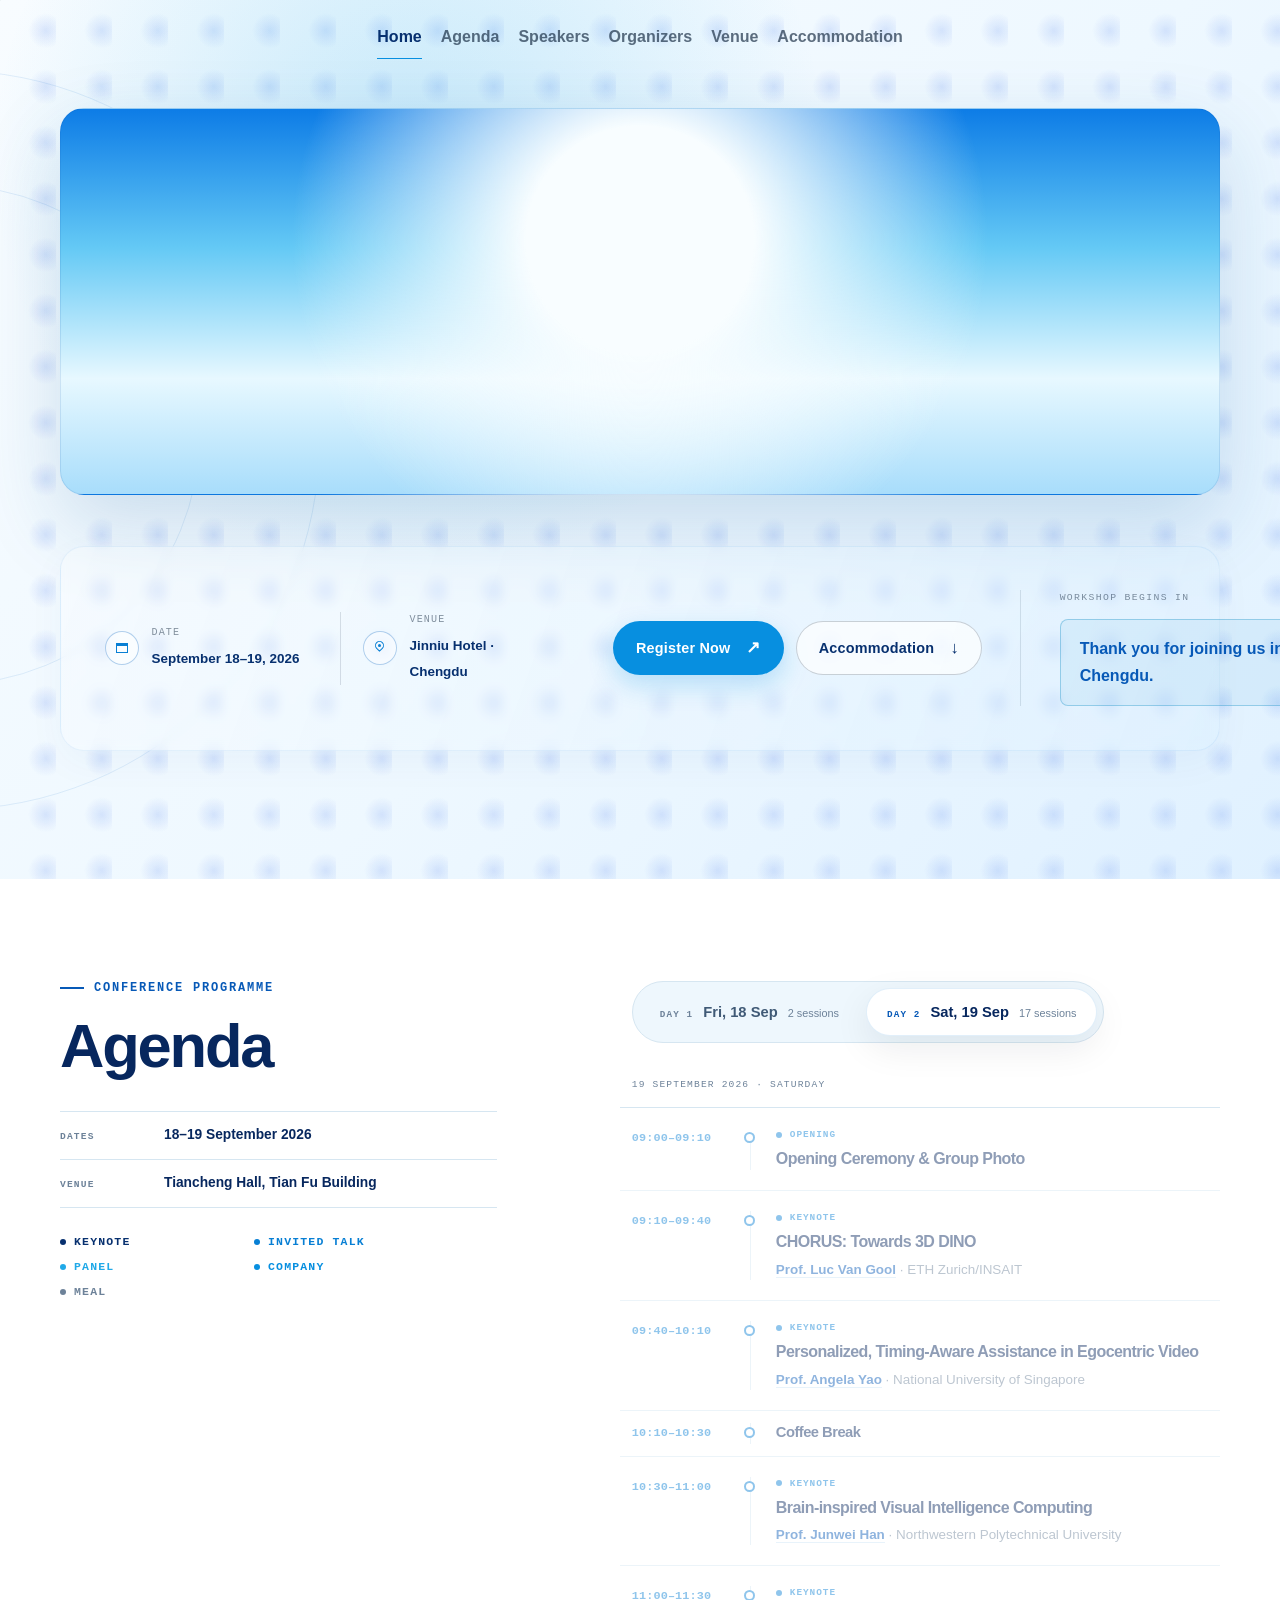
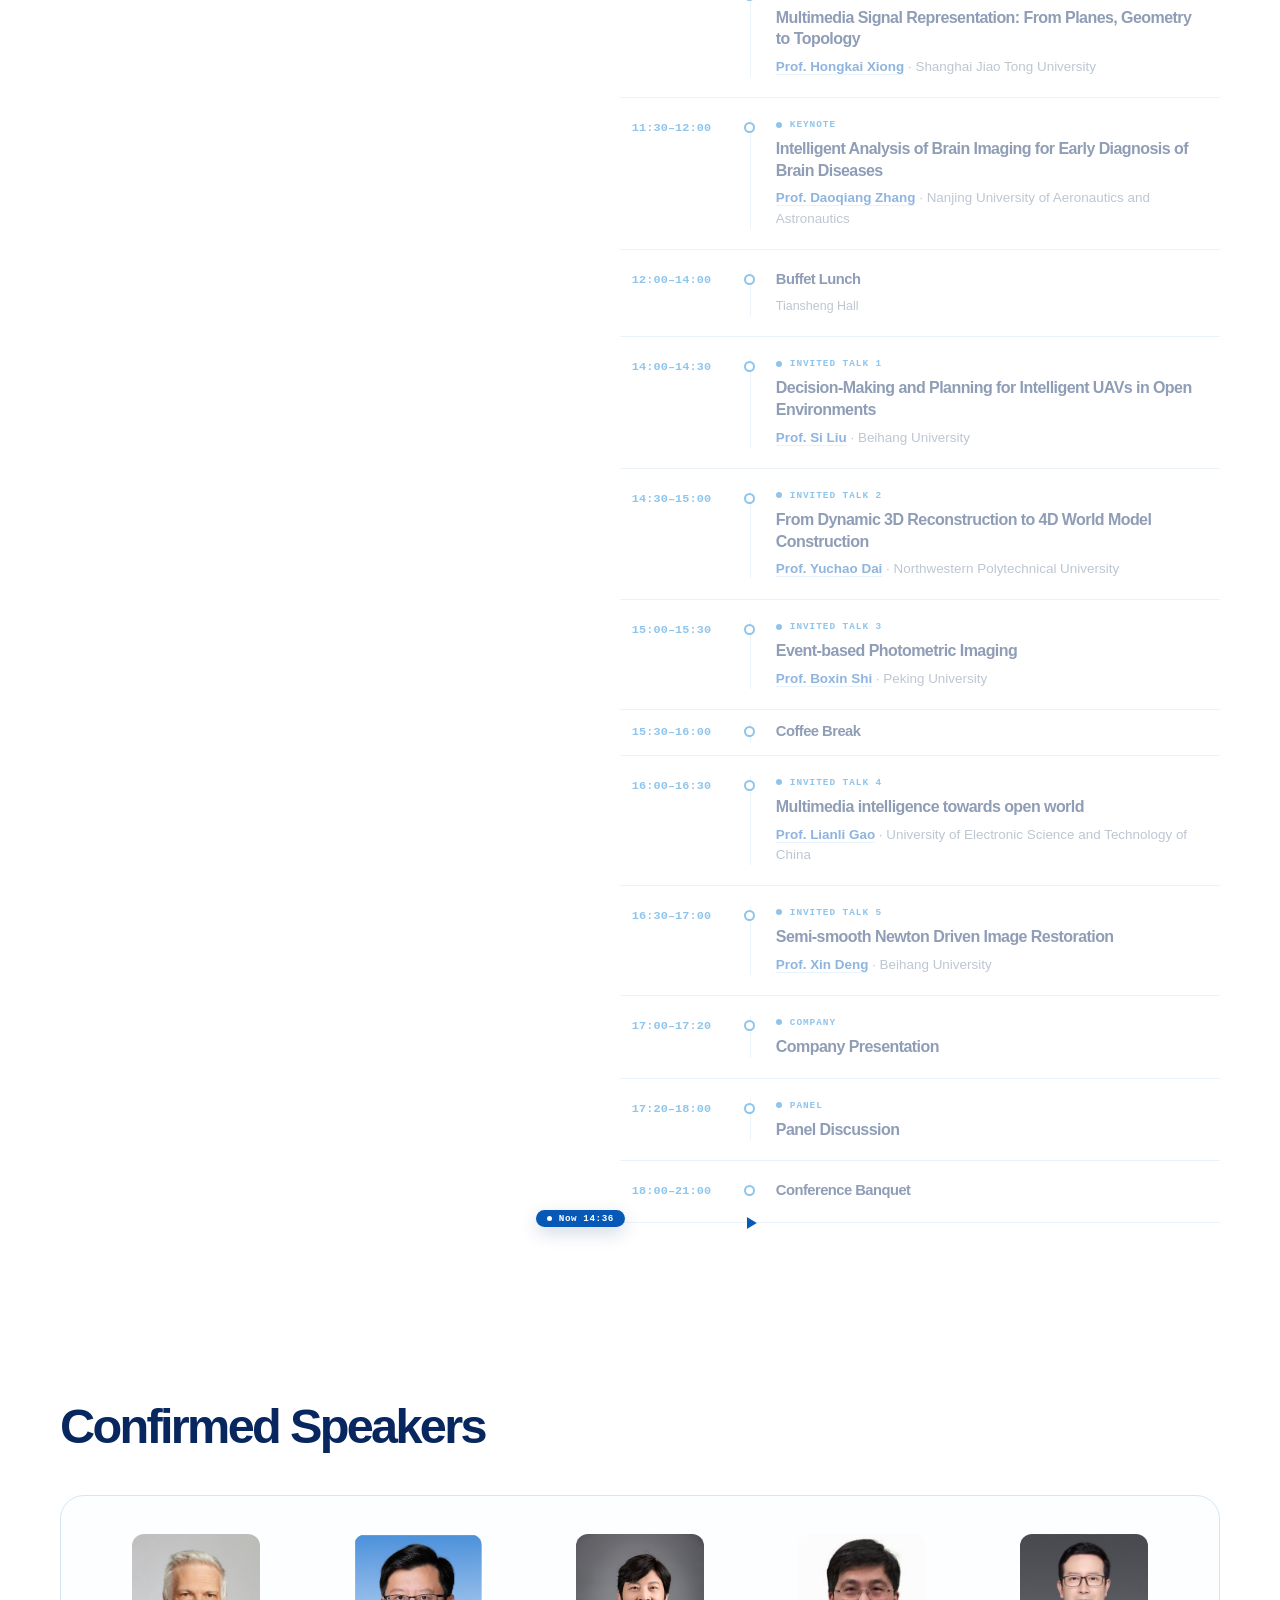
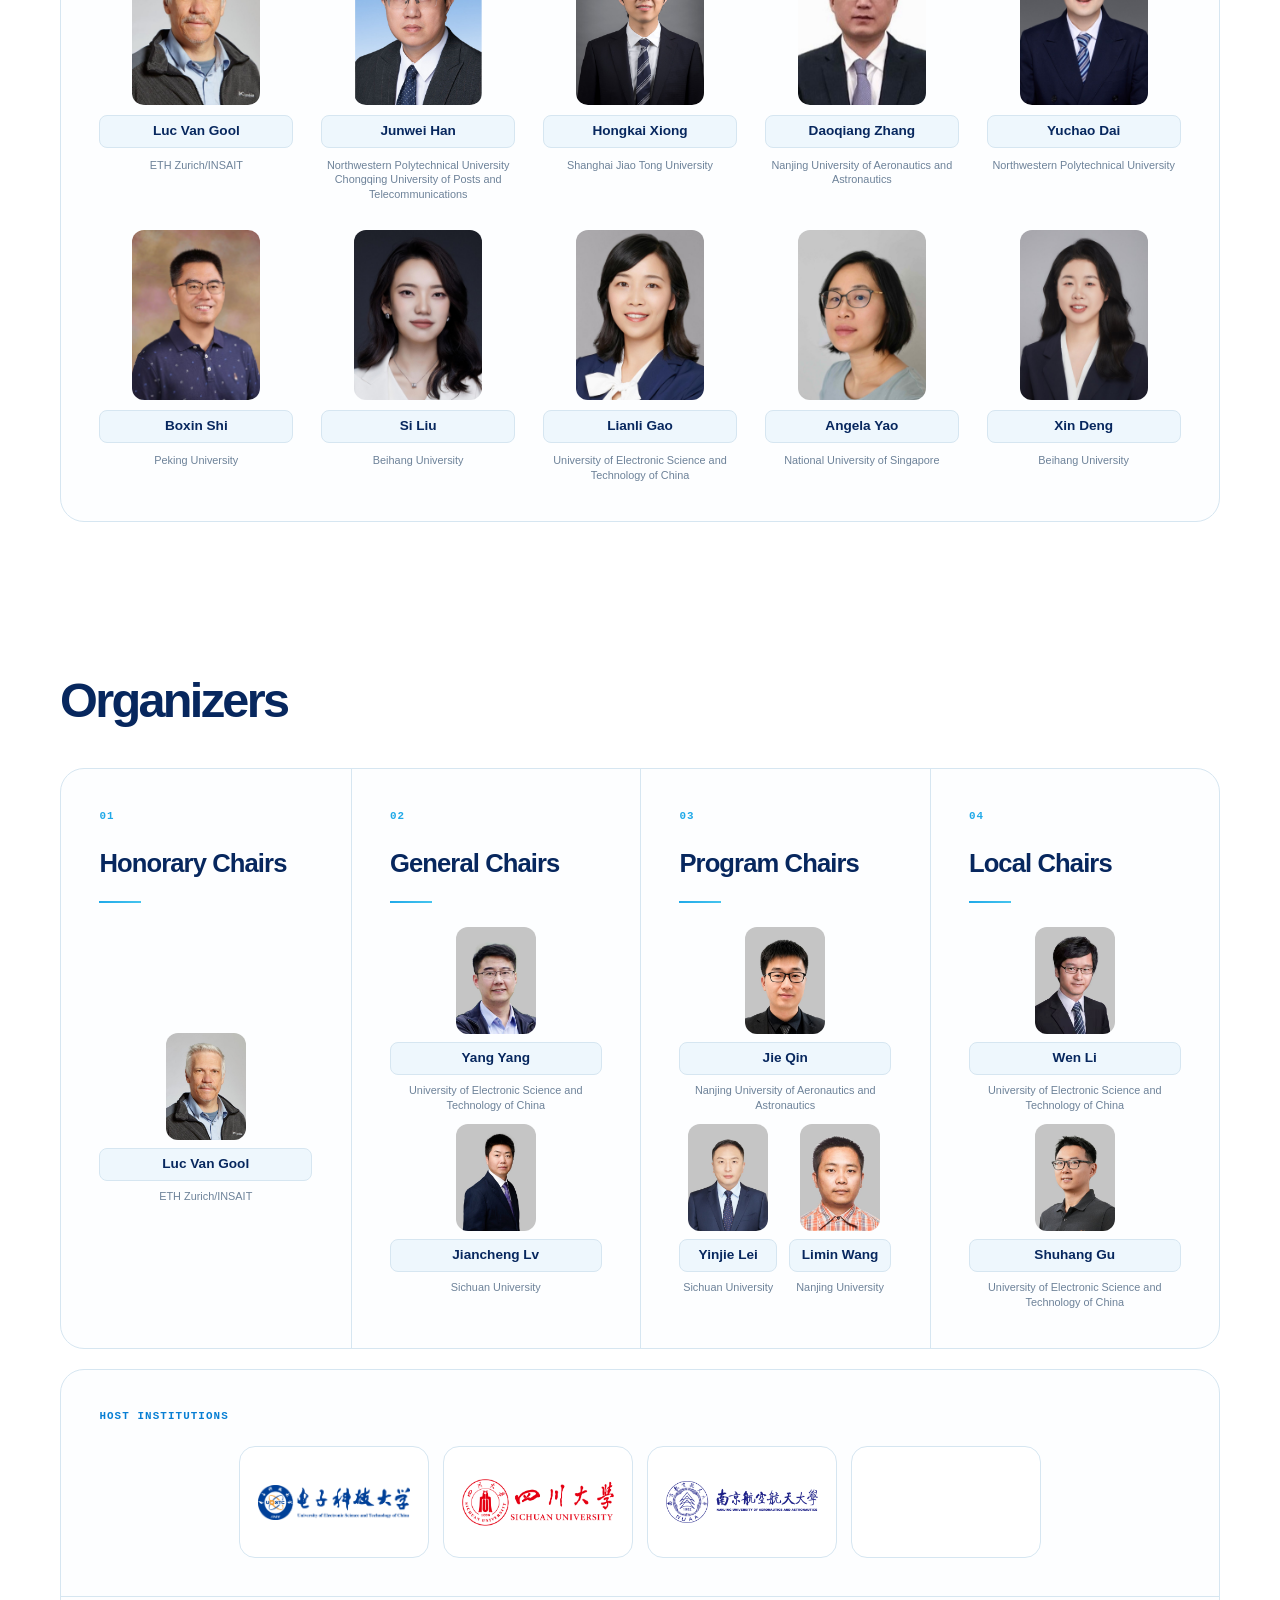
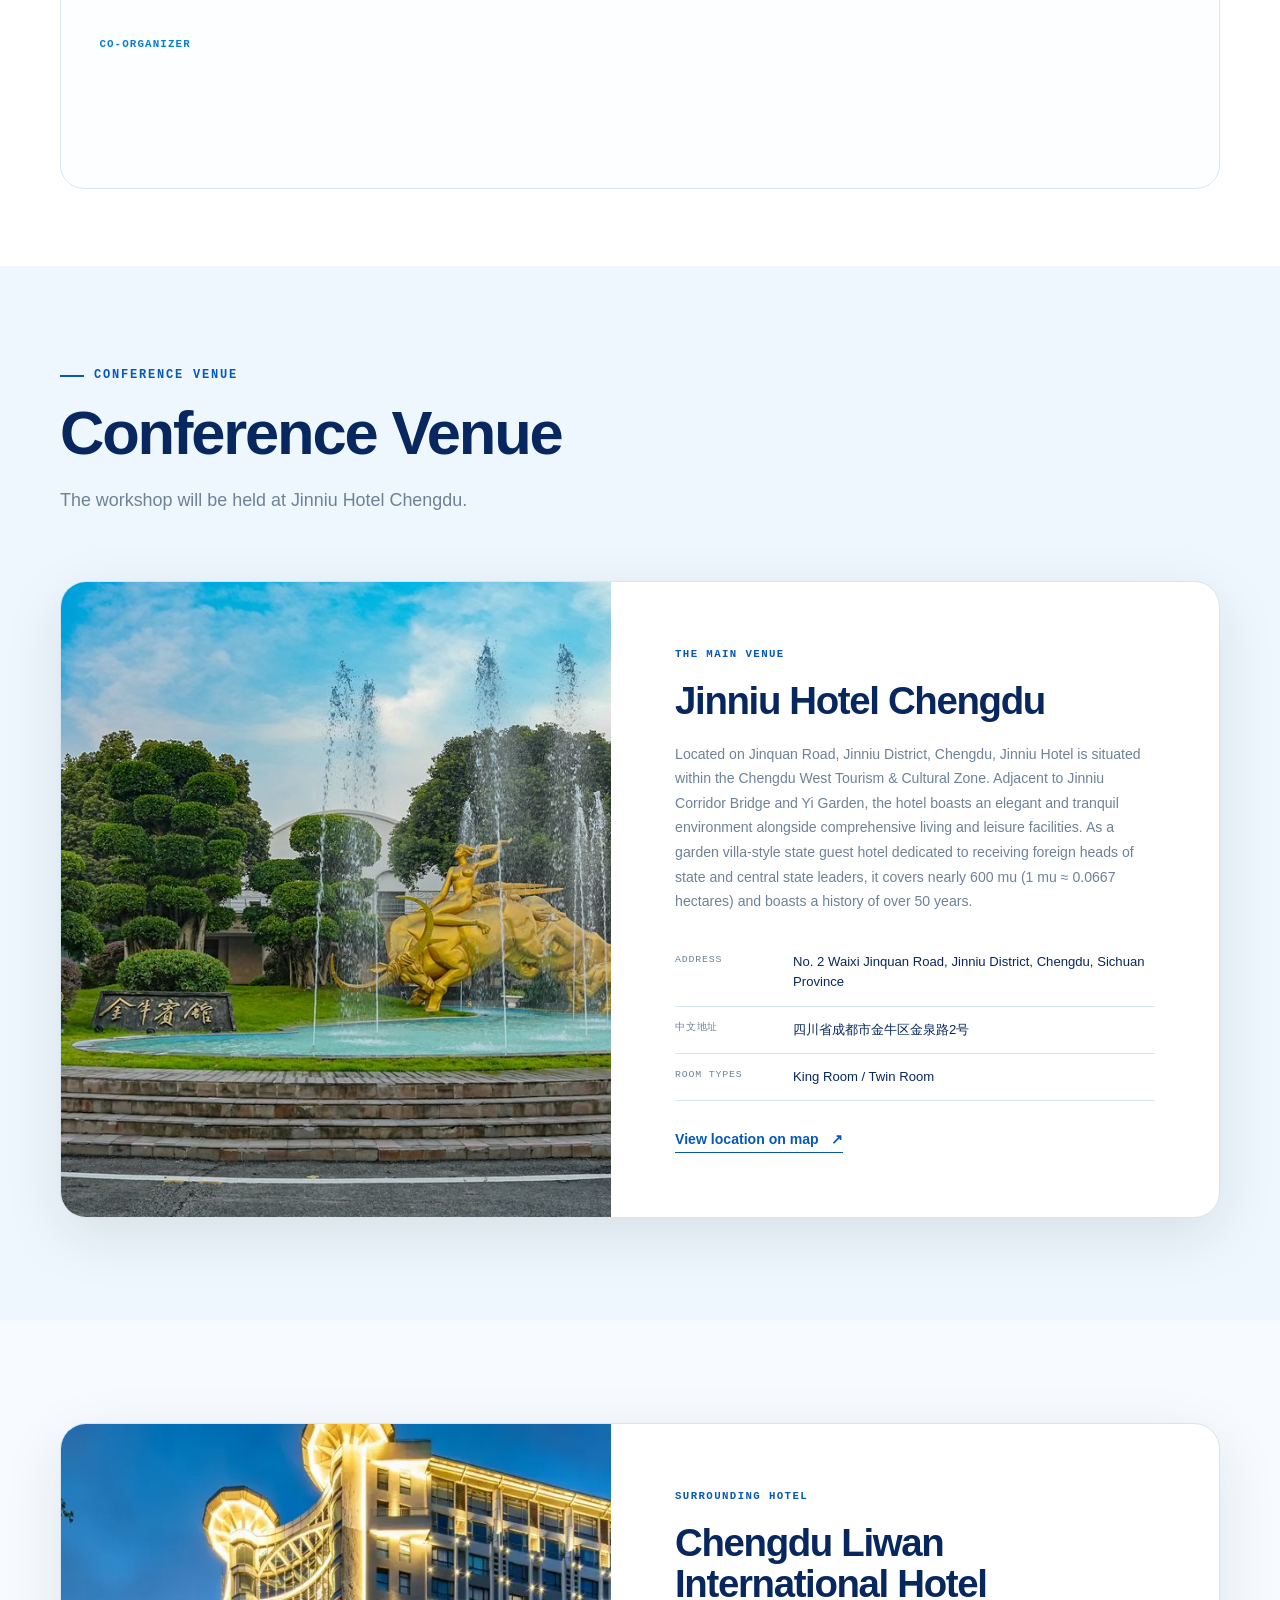
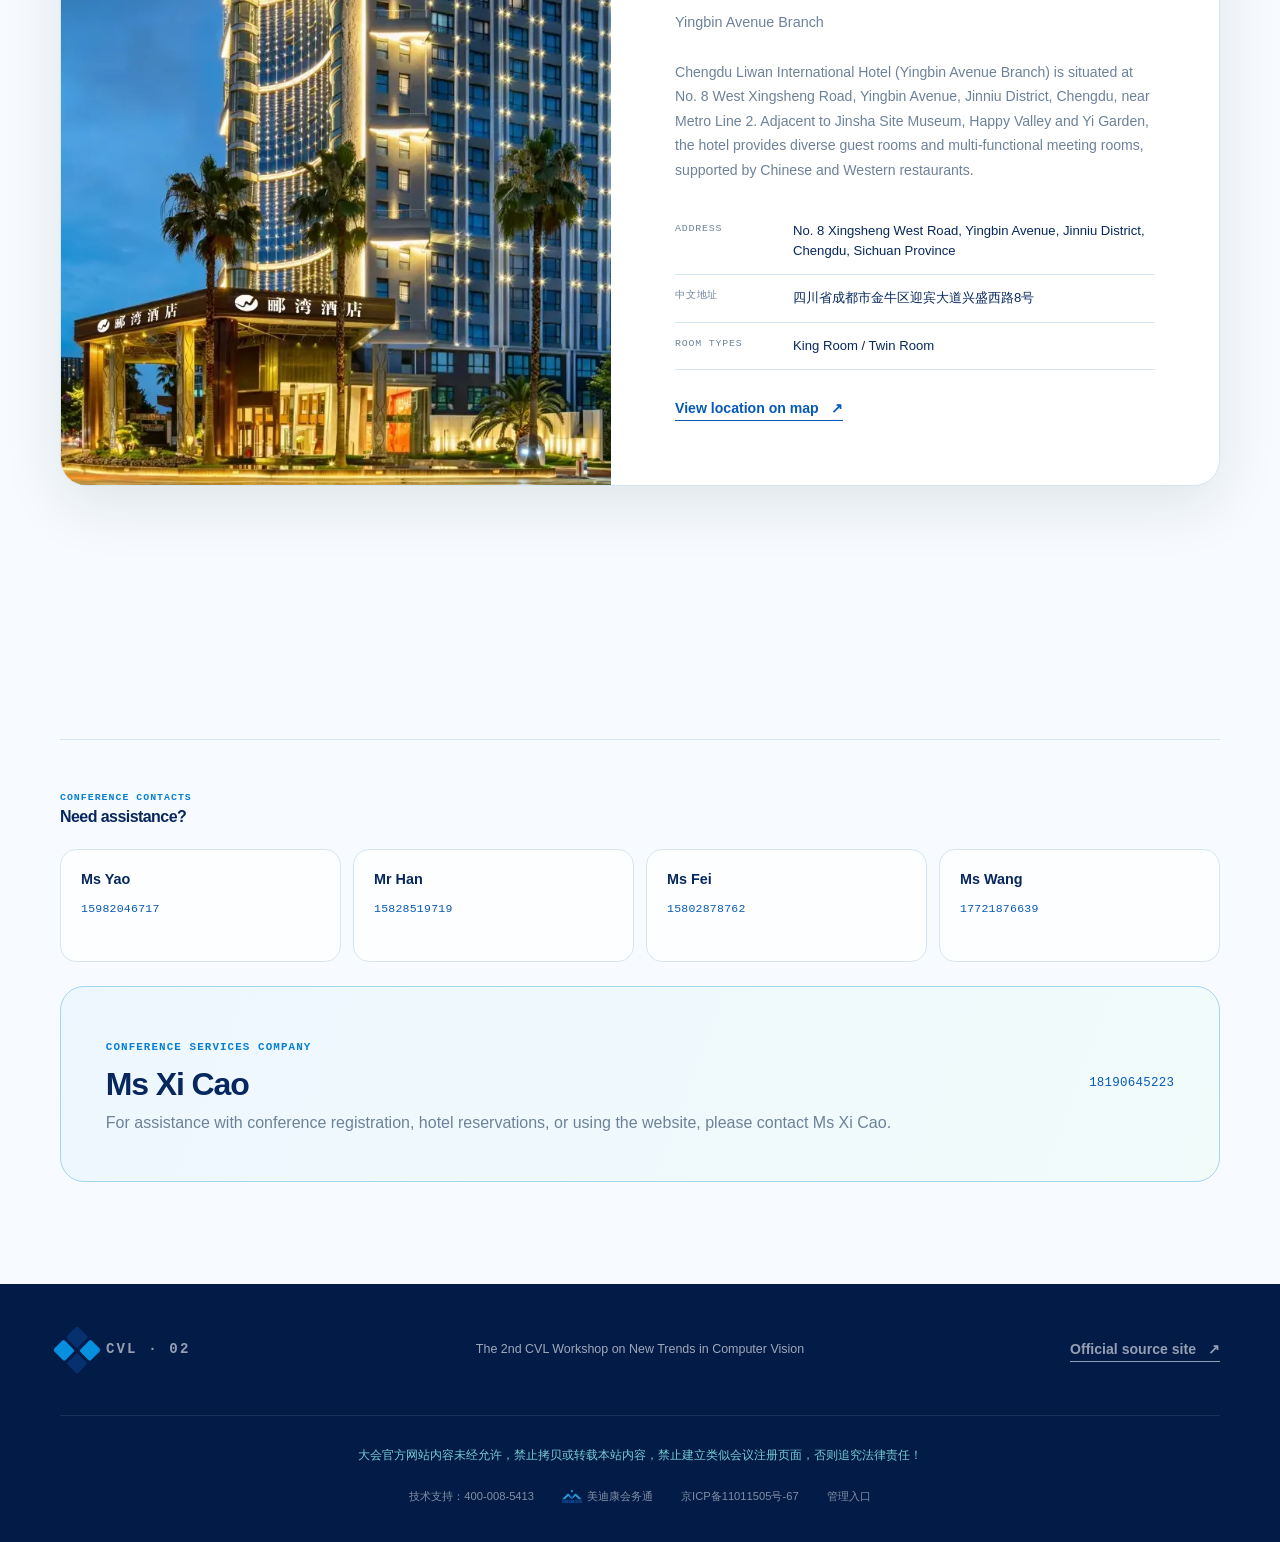
==== commit 5bf106b0: "Drop the banquet venue note from the agenda" ====
--- a/index.html
+++ b/index.html
@@ -1,3 +1,3 @@
-<!DOCTYPE html><html lang="en"><head><meta charSet="utf-8"/><meta name="viewport" content="width=device-width, initial-scale=1"/><link rel="preload" href="/assets/cvl-banner-mobile-0813.jpg" as="image" type="image/jpeg" fetchPriority="high" media="(max-width: 767px)"/><link rel="preload" href="/assets/cvl-banner.jpg" as="image" type="image/jpeg" fetchPriority="high" media="(min-width: 768px)"/><link rel="stylesheet" href="/assets/index-B5FEPW_C.css" data-rsc-css-href="/assets/index-B5FEPW_C.css" data-precedence="vite-rsc/importer-resources"/><link rel="modulepreload" href="/assets/layout-segment-context-DeR4lQsT.js" crossorigin=""/><link rel="modulepreload" href="/assets/rolldown-runtime-S-ySWqyJ.js" crossorigin=""/><link rel="modulepreload" href="/assets/index-DV3I3N_x.js" crossorigin=""/><link rel="modulepreload" href="/assets/framework-DjPHiq1u.js" crossorigin=""/><link rel="modulepreload" href="/assets/MeetingDataBridge-DhP2uK0h.js" crossorigin=""/><link rel="modulepreload" href="/assets/Header-BfSCHGvF.js" crossorigin=""/><link rel="modulepreload" href="/assets/data-CBMd5qh8.js" crossorigin=""/><link rel="modulepreload" href="/assets/Hero-CIeOYiyA.js" crossorigin=""/><link rel="modulepreload" href="/assets/AgendaTimeline-5wPU9Ufr.js" crossorigin=""/><link rel="modulepreload" href="/assets/image-DgHTr4tk.js" crossorigin=""/><link rel="modulepreload" href="/assets/SafeImage-CO-hhXgE.js" crossorigin=""/><link rel="modulepreload" href="/assets/AssistantSlot-C1ZiXn7h.js" crossorigin=""/><link rel="modulepreload" href="/assets/BackToTop-DcU8imKj.js" crossorigin=""/><title>The 2nd CVL Workshop on New Trends in Computer Vision</title><meta name="description" content="Join global scholars and industry practitioners for the 2nd CVL Workshop on New Trends in Computer Vision, September 18–19, 2026 at Jinniu Hotel Chengdu."/><meta property="og:title" content="The 2nd CVL Workshop on New Trends in Computer Vision"/><meta property="og:description" content="Join global scholars and industry practitioners for the 2nd CVL Workshop on New Trends in Computer Vision, September 18–19, 2026 at Jinniu Hotel Chengdu."/><meta property="og:url" content="https://jsjqy.scimeeting.cn/cn/web/index/39242"/><meta property="og:site_name" content="CVL Workshop 2026"/><meta property="og:type" content="website"/><meta property="og:image" content="https://cvl2026.github.io/assets/cvl-banner.jpg"/><meta property="og:image:width" content="6000"/><meta property="og:image:height" content="2000"/><meta property="og:image:alt" content="Official banner for the 2nd CVL Workshop on New Trends in Computer Vision"/><meta name="twitter:card" content="summary_large_image"/><meta name="twitter:title" content="The 2nd CVL Workshop on New Trends in Computer Vision"/><meta name="twitter:description" content="Join global scholars and industry practitioners for the 2nd CVL Workshop on New Trends in Computer Vision, September 18–19, 2026 at Jinniu Hotel Chengdu."/><meta name="twitter:image" content="https://cvl2026.github.io/assets/cvl-banner.jpg"/><link rel="shortcut icon" href="/favicon.png"/><link rel="icon" href="/favicon.png"/><link rel="canonical" href="https://jsjqy.scimeeting.cn/cn/web/index/39242"/><meta name="theme-color" content="#eef8ff"/><link rel="preload" as="image" type="image/jpeg" media="(max-width: 767px)" href="/assets/cvl-banner-mobile-0813.jpg" fetchPriority="high"/><link rel="preload" as="image" type="image/jpeg" media="(min-width: 768px)" href="/assets/cvl-banner.jpg" fetchPriority="high"/><script>self.__VINEXT_RSC_PARAMS__={}</script><script>self.__VINEXT_RSC_NAV__={"pathname":"/","searchParams":[]}</script><link rel="modulepreload" href="/assets/index-DV3I3N_x.js" />
-</head><body><header class="siteHeader "><div class="headerInner"><nav class="desktopNav" aria-label="Primary navigation"><a href="#home" class="active">Home</a><a href="#agenda" class="">Agenda</a><a href="#speakers" class="">Speakers</a><a href="#organizers" class="">Organizers</a><a href="#venue" class="">Venue</a><a href="#accommodation" class="">Accommodation</a></nav><button class="menuButton " type="button" aria-label="Open navigation menu" aria-expanded="false" aria-controls="mobile-navigation"><span></span><span></span><span></span></button></div><div id="mobile-navigation" class="mobilePanel " aria-hidden="true"><nav aria-label="Mobile navigation"><a href="#home" tabindex="-1"><span>01</span>Home</a><a href="#agenda" tabindex="-1"><span>02</span>Agenda</a><a href="#speakers" tabindex="-1"><span>03</span>Speakers</a><a href="#organizers" tabindex="-1"><span>04</span>Organizers</a><a href="#venue" tabindex="-1"><span>05</span>Venue</a><a href="#accommodation" tabindex="-1"><span>06</span>Accommodation</a></nav></div></header><main><section class="hero heroBanner" id="home"><div class="heroBackdrop" aria-hidden="true"></div><div class="heroInner"><h1 class="visuallyHidden">The 2nd CVL Workshop on New Trends in Computer Vision</h1><div class="heroVisual" aria-label="Official banner for the 2nd CVL Workshop on New Trends in Computer Vision"><picture><source media="(max-width: 767px)" type="image/jpeg" srcSet="/assets/cvl-banner-mobile-0813.jpg"/><img src="/assets/cvl-banner.jpg" alt="2nd CVL Workshop on New Trends in Computer Vision, September 18–19, 2026, Chengdu, China" width="30000" height="10000" loading="eager" fetchPriority="high" decoding="async"/></picture></div><div class="heroCopy"><div class="heroCopyDetails"><div class="heroMeta" aria-label="Conference date and location"><div><span class="metaIcon calendarIcon" aria-hidden="true"></span><p><small>Date</small><strong>September 18–19, 2026</strong></p></div><div><span class="metaIcon locationIcon" aria-hidden="true"></span><p><small>Venue</small><strong>Jinniu Hotel · Chengdu</strong></p></div></div><div class="heroActions"><a class="button buttonGold" href="https://jsjqy.scimeeting.cn/cn/reg/info/39242" target="_blank" rel="noreferrer">Register Now <span aria-hidden="true">↗</span></a><button class="button buttonGhost" type="button">Accommodation <span aria-hidden="true">↓</span></button></div><div class="countdownWrap"><p>Workshop begins in</p><div class="countdown" aria-label="Countdown to the workshop" aria-live="polite"><div class="countdownUnit"><strong>—</strong><span>Days</span></div><div class="countdownUnit"><strong>—</strong><span>Hours</span></div><div class="countdownUnit"><strong>—</strong><span>Minutes</span></div><div class="countdownUnit"><strong>—</strong><span>Seconds</span></div></div></div></div></div></div></section><section class="section agendaSection" id="agenda"><div class="container agendaLayout"><aside class="agendaAside"><header class="sectionHeader "><p class="eyebrow"><span aria-hidden="true"></span>Conference Programme</p><h2>Agenda</h2></header><dl class="agendaMeta"><div><dt>Dates</dt><dd>18–19 September 2026</dd></div><div><dt>Venue</dt><dd>Tiancheng Hall, Tian Fu Building</dd></div></dl><ul class="agendaLegend" aria-label="Session types"><li class="agendaKind agendaKind--keynote"><i aria-hidden="true"></i>Keynote</li><li class="agendaKind agendaKind--invited"><i aria-hidden="true"></i>Invited Talk</li><li class="agendaKind agendaKind--panel"><i aria-hidden="true"></i>Panel</li><li class="agendaKind agendaKind--industry"><i aria-hidden="true"></i>Company</li><li class="agendaKind agendaKind--meal"><i aria-hidden="true"></i>Meal</li></ul></aside><div class="agendaTimeline"><div class="agendaDayBar"><div class="agendaDays" role="tablist" aria-label="Agenda days"><button class="agendaDay" type="button" role="tab" id="agenda-tab-day-1" aria-selected="false" aria-controls="agenda-panel-day-1" tabindex="-1"><span class="agendaDayLabel">Day 1</span><strong>Fri, 18 Sep</strong><span class="agendaDayCount">2<!-- --> sessions</span></button><button class="agendaDay isActive" type="button" role="tab" id="agenda-tab-day-2" aria-selected="true" aria-controls="agenda-panel-day-2" tabindex="0"><span class="agendaDayLabel">Day 2</span><strong>Sat, 19 Sep</strong><span class="agendaDayCount">17<!-- --> sessions</span></button></div></div><section class="agendaDayPanel" id="agenda-panel-day-1" role="tabpanel" aria-labelledby="agenda-tab-day-1" hidden=""><p class="agendaDayNote">18 September 2026<!-- --> · <!-- -->Friday</p><div class="agendaListWrap"><ol class="agendaList"><li id="agenda-day-1-registration" class="agendaItem agendaItem--registration" data-kind="registration" data-start="2026-09-18T13:00" data-end="2026-09-18T19:00"><span class="agendaTime"><time dateTime="2026-09-18T13:00:00+08:00">13:00–19:00</time><span class="visuallyHidden"> <!-- -->China Standard Time</span></span><span class="agendaRail" aria-hidden="true"><i></i></span><div class="agendaBody"><h3 class="agendaTitle">Registration</h3></div></li><li id="agenda-day-1-dinner" class="agendaItem agendaItem--meal" data-kind="meal" data-start="2026-09-18T18:00" data-end="2026-09-18T19:30"><span class="agendaTime"><time dateTime="2026-09-18T18:00:00+08:00">18:00–19:30</time><span class="visuallyHidden"> <!-- -->China Standard Time</span></span><span class="agendaRail" aria-hidden="true"><i></i></span><div class="agendaBody"><h3 class="agendaTitle">Buffet Dinner</h3><p class="agendaNote">Tiansheng Hall</p></div></li></ol></div></section><section class="agendaDayPanel" id="agenda-panel-day-2" role="tabpanel" aria-labelledby="agenda-tab-day-2"><p class="agendaDayNote">19 September 2026<!-- --> · <!-- -->Saturday</p><div class="agendaListWrap"><ol class="agendaList"><li id="agenda-day-2-opening" class="agendaItem agendaItem--ceremony" data-kind="ceremony" data-start="2026-09-19T09:00" data-end="2026-09-19T09:10"><span class="agendaTime"><time dateTime="2026-09-19T09:00:00+08:00">09:00–09:10</time><span class="visuallyHidden"> <!-- -->China Standard Time</span></span><span class="agendaRail" aria-hidden="true"><i></i></span><div class="agendaBody"><p class="agendaTopline"><span class="agendaKind"><i aria-hidden="true"></i>Opening</span></p><h3 class="agendaTitle">Opening Ceremony &amp; Group Photo</h3></div></li><li id="agenda-day-2-keynote-1" class="agendaItem agendaItem--keynote" data-kind="keynote" data-start="2026-09-19T09:10" data-end="2026-09-19T09:40"><span class="agendaTime"><time dateTime="2026-09-19T09:10:00+08:00">09:10–09:40</time><span class="visuallyHidden"> <!-- -->China Standard Time</span></span><span class="agendaRail" aria-hidden="true"><i></i></span><div class="agendaBody"><p class="agendaTopline"><span class="agendaKind"><i aria-hidden="true"></i>Keynote</span></p><h3 class="agendaTitle">CHORUS: Towards 3D DINO</h3><p class="agendaSpeaker"><a class="agendaPersonLink" href="#speaker-luc-van-gool"><strong>Prof. Luc Van Gool</strong></a><span class="agendaAffiliation"> <!-- -->· <!-- -->ETH Zurich/INSAIT</span></p></div></li><li id="agenda-day-2-keynote-2" class="agendaItem agendaItem--keynote" data-kind="keynote" data-start="2026-09-19T09:40" data-end="2026-09-19T10:10"><span class="agendaTime"><time dateTime="2026-09-19T09:40:00+08:00">09:40–10:10</time><span class="visuallyHidden"> <!-- -->China Standard Time</span></span><span class="agendaRail" aria-hidden="true"><i></i></span><div class="agendaBody"><p class="agendaTopline"><span class="agendaKind"><i aria-hidden="true"></i>Keynote</span></p><h3 class="agendaTitle">Personalized, Timing-Aware Assistance in Egocentric Video</h3><p class="agendaSpeaker"><a class="agendaPersonLink" href="#speaker-angela-yao"><strong>Prof. Angela Yao</strong></a><span class="agendaAffiliation"> <!-- -->· <!-- -->National University of Singapore</span></p></div></li><li id="agenda-day-2-break-1" class="agendaItem agendaItem--break isBreak" data-kind="break" data-start="2026-09-19T10:10" data-end="2026-09-19T10:30"><span class="agendaTime"><time dateTime="2026-09-19T10:10:00+08:00">10:10–10:30</time><span class="visuallyHidden"> <!-- -->China Standard Time</span></span><span class="agendaRail" aria-hidden="true"><i></i></span><div class="agendaBody"><h3 class="agendaTitle">Coffee Break</h3></div></li><li id="agenda-day-2-keynote-3" class="agendaItem agendaItem--keynote" data-kind="keynote" data-start="2026-09-19T10:30" data-end="2026-09-19T11:00"><span class="agendaTime"><time dateTime="2026-09-19T10:30:00+08:00">10:30–11:00</time><span class="visuallyHidden"> <!-- -->China Standard Time</span></span><span class="agendaRail" aria-hidden="true"><i></i></span><div class="agendaBody"><p class="agendaTopline"><span class="agendaKind"><i aria-hidden="true"></i>Keynote</span></p><h3 class="agendaTitle">Brain-inspired Visual Intelligence Computing</h3><p class="agendaSpeaker"><a class="agendaPersonLink" href="#speaker-junwei-han"><strong>Prof. Junwei Han</strong></a><span class="agendaAffiliation"> <!-- -->· <!-- -->Northwestern Polytechnical University</span></p></div></li><li id="agenda-day-2-keynote-4" class="agendaItem agendaItem--keynote" data-kind="keynote" data-start="2026-09-19T11:00" data-end="2026-09-19T11:30"><span class="agendaTime"><time dateTime="2026-09-19T11:00:00+08:00">11:00–11:30</time><span class="visuallyHidden"> <!-- -->China Standard Time</span></span><span class="agendaRail" aria-hidden="true"><i></i></span><div class="agendaBody"><p class="agendaTopline"><span class="agendaKind"><i aria-hidden="true"></i>Keynote</span></p><h3 class="agendaTitle">Multimedia Signal Representation: From Planes, Geometry to Topology</h3><p class="agendaSpeaker"><a class="agendaPersonLink" href="#speaker-hongkai-xiong"><strong>Prof. Hongkai Xiong</strong></a><span class="agendaAffiliation"> <!-- -->· <!-- -->Shanghai Jiao Tong University</span></p></div></li><li id="agenda-day-2-keynote-5" class="agendaItem agendaItem--keynote" data-kind="keynote" data-start="2026-09-19T11:30" data-end="2026-09-19T12:00"><span class="agendaTime"><time dateTime="2026-09-19T11:30:00+08:00">11:30–12:00</time><span class="visuallyHidden"> <!-- -->China Standard Time</span></span><span class="agendaRail" aria-hidden="true"><i></i></span><div class="agendaBody"><p class="agendaTopline"><span class="agendaKind"><i aria-hidden="true"></i>Keynote</span></p><h3 class="agendaTitle">Intelligent Analysis of Brain Imaging for Early Diagnosis of Brain Diseases</h3><p class="agendaSpeaker"><a class="agendaPersonLink" href="#speaker-daoqiang-zhang"><strong>Prof. Daoqiang Zhang</strong></a><span class="agendaAffiliation"> <!-- -->· <!-- -->Nanjing University of Aeronautics and Astronautics</span></p></div></li><li id="agenda-day-2-lunch" class="agendaItem agendaItem--meal" data-kind="meal" data-start="2026-09-19T12:00" data-end="2026-09-19T14:00"><span class="agendaTime"><time dateTime="2026-09-19T12:00:00+08:00">12:00–14:00</time><span class="visuallyHidden"> <!-- -->China Standard Time</span></span><span class="agendaRail" aria-hidden="true"><i></i></span><div class="agendaBody"><h3 class="agendaTitle">Buffet Lunch</h3><p class="agendaNote">Tiansheng Hall</p></div></li><li id="agenda-day-2-invited-1" class="agendaItem agendaItem--invited" data-kind="invited" data-start="2026-09-19T14:00" data-end="2026-09-19T14:30"><span class="agendaTime"><time dateTime="2026-09-19T14:00:00+08:00">14:00–14:30</time><span class="visuallyHidden"> <!-- -->China Standard Time</span></span><span class="agendaRail" aria-hidden="true"><i></i></span><div class="agendaBody"><p class="agendaTopline"><span class="agendaKind"><i aria-hidden="true"></i>Invited Talk 1</span></p><h3 class="agendaTitle">Decision-Making and Planning for Intelligent UAVs in Open Environments</h3><p class="agendaSpeaker"><a class="agendaPersonLink" href="#speaker-si-liu"><strong>Prof. Si Liu</strong></a><span class="agendaAffiliation"> <!-- -->· <!-- -->Beihang University</span></p></div></li><li id="agenda-day-2-invited-2" class="agendaItem agendaItem--invited" data-kind="invited" data-start="2026-09-19T14:30" data-end="2026-09-19T15:00"><span class="agendaTime"><time dateTime="2026-09-19T14:30:00+08:00">14:30–15:00</time><span class="visuallyHidden"> <!-- -->China Standard Time</span></span><span class="agendaRail" aria-hidden="true"><i></i></span><div class="agendaBody"><p class="agendaTopline"><span class="agendaKind"><i aria-hidden="true"></i>Invited Talk 2</span></p><h3 class="agendaTitle">From Dynamic 3D Reconstruction to 4D World Model Construction</h3><p class="agendaSpeaker"><a class="agendaPersonLink" href="#speaker-yuchao-dai"><strong>Prof. Yuchao Dai</strong></a><span class="agendaAffiliation"> <!-- -->· <!-- -->Northwestern Polytechnical University</span></p></div></li><li id="agenda-day-2-invited-3" class="agendaItem agendaItem--invited" data-kind="invited" data-start="2026-09-19T15:00" data-end="2026-09-19T15:30"><span class="agendaTime"><time dateTime="2026-09-19T15:00:00+08:00">15:00–15:30</time><span class="visuallyHidden"> <!-- -->China Standard Time</span></span><span class="agendaRail" aria-hidden="true"><i></i></span><div class="agendaBody"><p class="agendaTopline"><span class="agendaKind"><i aria-hidden="true"></i>Invited Talk 3</span></p><h3 class="agendaTitle">Event-based Photometric Imaging</h3><p class="agendaSpeaker"><a class="agendaPersonLink" href="#speaker-boxin-shi"><strong>Prof. Boxin Shi</strong></a><span class="agendaAffiliation"> <!-- -->· <!-- -->Peking University</span></p></div></li><li id="agenda-day-2-break-2" class="agendaItem agendaItem--break isBreak" data-kind="break" data-start="2026-09-19T15:30" data-end="2026-09-19T16:00"><span class="agendaTime"><time dateTime="2026-09-19T15:30:00+08:00">15:30–16:00</time><span class="visuallyHidden"> <!-- -->China Standard Time</span></span><span class="agendaRail" aria-hidden="true"><i></i></span><div class="agendaBody"><h3 class="agendaTitle">Coffee Break</h3></div></li><li id="agenda-day-2-invited-4" class="agendaItem agendaItem--invited" data-kind="invited" data-start="2026-09-19T16:00" data-end="2026-09-19T16:30"><span class="agendaTime"><time dateTime="2026-09-19T16:00:00+08:00">16:00–16:30</time><span class="visuallyHidden"> <!-- -->China Standard Time</span></span><span class="agendaRail" aria-hidden="true"><i></i></span><div class="agendaBody"><p class="agendaTopline"><span class="agendaKind"><i aria-hidden="true"></i>Invited Talk 4</span></p><h3 class="agendaTitle">Multimedia intelligence towards open world</h3><p class="agendaSpeaker"><a class="agendaPersonLink" href="#speaker-lianli-gao"><strong>Prof. Lianli Gao</strong></a><span class="agendaAffiliation"> <!-- -->· <!-- -->University of Electronic Science and Technology of China</span></p></div></li><li id="agenda-day-2-invited-5" class="agendaItem agendaItem--invited" data-kind="invited" data-start="2026-09-19T16:30" data-end="2026-09-19T17:00"><span class="agendaTime"><time dateTime="2026-09-19T16:30:00+08:00">16:30–17:00</time><span class="visuallyHidden"> <!-- -->China Standard Time</span></span><span class="agendaRail" aria-hidden="true"><i></i></span><div class="agendaBody"><p class="agendaTopline"><span class="agendaKind"><i aria-hidden="true"></i>Invited Talk 5</span></p><h3 class="agendaTitle">Semi-smooth Newton Driven Image Restoration</h3><p class="agendaSpeaker"><a class="agendaPersonLink" href="#speaker-xin-deng"><strong>Prof. Xin Deng</strong></a><span class="agendaAffiliation"> <!-- -->· <!-- -->Beihang University</span></p></div></li><li id="agenda-day-2-company" class="agendaItem agendaItem--industry" data-kind="industry" data-start="2026-09-19T17:00" data-end="2026-09-19T17:20"><span class="agendaTime"><time dateTime="2026-09-19T17:00:00+08:00">17:00–17:20</time><span class="visuallyHidden"> <!-- -->China Standard Time</span></span><span class="agendaRail" aria-hidden="true"><i></i></span><div class="agendaBody"><p class="agendaTopline"><span class="agendaKind"><i aria-hidden="true"></i>Company</span></p><h3 class="agendaTitle">Company Presentation</h3></div></li><li id="agenda-day-2-panel" class="agendaItem agendaItem--panel" data-kind="panel" data-start="2026-09-19T17:20" data-end="2026-09-19T18:00"><span class="agendaTime"><time dateTime="2026-09-19T17:20:00+08:00">17:20–18:00</time><span class="visuallyHidden"> <!-- -->China Standard Time</span></span><span class="agendaRail" aria-hidden="true"><i></i></span><div class="agendaBody"><p class="agendaTopline"><span class="agendaKind"><i aria-hidden="true"></i>Panel</span></p><h3 class="agendaTitle">Panel Discussion</h3></div></li><li id="agenda-day-2-banquet" class="agendaItem agendaItem--meal" data-kind="meal" data-start="2026-09-19T18:00" data-end="2026-09-19T21:00"><span class="agendaTime"><time dateTime="2026-09-19T18:00:00+08:00">18:00–21:00</time><span class="visuallyHidden"> <!-- -->China Standard Time</span></span><span class="agendaRail" aria-hidden="true"><i></i></span><div class="agendaBody"><h3 class="agendaTitle">Conference Banquet</h3><p class="agendaNote">Shu Daxia Hotpot</p></div></li></ol></div></section></div></div></section><section class="section organizersSection speakersSection" id="speakers"><div class="container"><h2 class="organizersTitle">Confirmed Speakers</h2><div class="speakerGrid" aria-label="Confirmed speakers"><div class="speakerCard" id="speaker-luc-van-gool"><img src="/assets/committee/luc-van-gool.jpg" alt="Luc Van Gool" width="600" height="800" loading="lazy" decoding="async" srcSet="/assets/committee/luc-van-gool.jpg 640w, /assets/committee/luc-van-gool.jpg 750w, /assets/committee/luc-van-gool.jpg 828w, /assets/committee/luc-van-gool.jpg 1080w, /assets/committee/luc-van-gool.jpg 1200w" class="chairPhoto" data-nimg="1"/><div class="chairMemberName">Luc Van Gool</div><div class="chairMemberBio">ETH Zurich/INSAIT</div></div><div class="speakerCard" id="speaker-junwei-han"><img src="/assets/speakers/junwei-han.jpg" alt="Junwei Han" width="600" height="800" loading="lazy" decoding="async" srcSet="/assets/speakers/junwei-han.jpg 640w, /assets/speakers/junwei-han.jpg 750w, /assets/speakers/junwei-han.jpg 828w, /assets/speakers/junwei-han.jpg 1080w, /assets/speakers/junwei-han.jpg 1200w" class="chairPhoto" data-nimg="1"/><div class="chairMemberName">Junwei Han</div><div class="chairMemberBio">Northwestern Polytechnical University
-Chongqing University of Posts and Telecommunications</div></div><div class="speakerCard" id="speaker-hongkai-xiong"><img src="/assets/speakers/hongkai-xiong.jpg" alt="Hongkai Xiong" width="600" height="800" loading="lazy" decoding="async" srcSet="/assets/speakers/hongkai-xiong.jpg 640w, /assets/speakers/hongkai-xiong.jpg 750w, /assets/speakers/hongkai-xiong.jpg 828w, /assets/speakers/hongkai-xiong.jpg 1080w, /assets/speakers/hongkai-xiong.jpg 1200w" class="chairPhoto" data-nimg="1"/><div class="chairMemberName">Hongkai Xiong</div><div class="chairMemberBio">Shanghai Jiao Tong University</div></div><div class="speakerCard" id="speaker-daoqiang-zhang"><img src="/assets/speakers/zhang-daoqiang.jpg" alt="Daoqiang Zhang" width="600" height="800" loading="lazy" decoding="async" srcSet="/assets/speakers/zhang-daoqiang.jpg 640w, /assets/speakers/zhang-daoqiang.jpg 750w, /assets/speakers/zhang-daoqiang.jpg 828w, /assets/speakers/zhang-daoqiang.jpg 1080w, /assets/speakers/zhang-daoqiang.jpg 1200w" class="chairPhoto" data-nimg="1"/><div class="chairMemberName">Daoqiang Zhang</div><div class="chairMemberBio">Nanjing University of Aeronautics and Astronautics</div></div><div class="speakerCard" id="speaker-yuchao-dai"><img src="/assets/speakers/dai-yuchao.jpg" alt="Yuchao Dai" width="600" height="800" loading="lazy" decoding="async" srcSet="/assets/speakers/dai-yuchao.jpg 640w, /assets/speakers/dai-yuchao.jpg 750w, /assets/speakers/dai-yuchao.jpg 828w, /assets/speakers/dai-yuchao.jpg 1080w, /assets/speakers/dai-yuchao.jpg 1200w" class="chairPhoto" data-nimg="1"/><div class="chairMemberName">Yuchao Dai</div><div class="chairMemberBio">Northwestern Polytechnical University</div></div><div class="speakerCard" id="speaker-boxin-shi"><img src="/assets/speakers/boxin-shi.jpg" alt="Boxin Shi" width="600" height="800" loading="lazy" decoding="async" srcSet="/assets/speakers/boxin-shi.jpg 640w, /assets/speakers/boxin-shi.jpg 750w, /assets/speakers/boxin-shi.jpg 828w, /assets/speakers/boxin-shi.jpg 1080w, /assets/speakers/boxin-shi.jpg 1200w" class="chairPhoto" data-nimg="1"/><div class="chairMemberName">Boxin Shi</div><div class="chairMemberBio">Peking University</div></div><div class="speakerCard" id="speaker-si-liu"><img src="/assets/speakers/liu-cai.jpg" alt="Si Liu" width="600" height="800" loading="lazy" decoding="async" srcSet="/assets/speakers/liu-cai.jpg 640w, /assets/speakers/liu-cai.jpg 750w, /assets/speakers/liu-cai.jpg 828w, /assets/speakers/liu-cai.jpg 1080w, /assets/speakers/liu-cai.jpg 1200w" class="chairPhoto" data-nimg="1"/><div class="chairMemberName">Si Liu</div><div class="chairMemberBio">Beihang University</div></div><div class="speakerCard" id="speaker-lianli-gao"><img src="/assets/speakers/gao-lianli.jpg" alt="Lianli Gao" width="600" height="800" loading="lazy" decoding="async" srcSet="/assets/speakers/gao-lianli.jpg 640w, /assets/speakers/gao-lianli.jpg 750w, /assets/speakers/gao-lianli.jpg 828w, /assets/speakers/gao-lianli.jpg 1080w, /assets/speakers/gao-lianli.jpg 1200w" class="chairPhoto" data-nimg="1"/><div class="chairMemberName">Lianli Gao</div><div class="chairMemberBio">University of Electronic Science and Technology of China</div></div><div class="speakerCard" id="speaker-angela-yao"><img src="/assets/speakers/angela-yao.jpg" alt="Angela Yao" width="600" height="800" loading="lazy" decoding="async" srcSet="/assets/speakers/angela-yao.jpg 640w, /assets/speakers/angela-yao.jpg 750w, /assets/speakers/angela-yao.jpg 828w, /assets/speakers/angela-yao.jpg 1080w, /assets/speakers/angela-yao.jpg 1200w" class="chairPhoto" data-nimg="1"/><div class="chairMemberName">Angela Yao</div><div class="chairMemberBio">National University of Singapore</div></div><div class="speakerCard" id="speaker-xin-deng"><img src="/assets/speakers/deng-xin.jpg" alt="Xin Deng" width="600" height="800" loading="lazy" decoding="async" srcSet="/assets/speakers/deng-xin.jpg 640w, /assets/speakers/deng-xin.jpg 750w, /assets/speakers/deng-xin.jpg 828w, /assets/speakers/deng-xin.jpg 1080w, /assets/speakers/deng-xin.jpg 1200w" class="chairPhoto" data-nimg="1"/><div class="chairMemberName">Xin Deng</div><div class="chairMemberBio">Beihang University</div></div></div></div></section><section class="section organizersSection" id="organizers"><div class="container"><h2 class="organizersTitle">Organizers</h2><div class="chairGrid" aria-label="Conference chairs"><article class="chairCard chairCard--honorary"><span class="chairNumber">01</span><h3>Honorary Chairs</h3><span class="chairRoleLine" aria-hidden="true"></span><div class="chairMembers"><div class="chairMember" id="chair-luc-van-gool"><img src="/assets/committee/luc-van-gool.jpg" alt="Luc Van Gool" width="600" height="800" loading="lazy" decoding="async" srcSet="/assets/committee/luc-van-gool.jpg 640w, /assets/committee/luc-van-gool.jpg 750w, /assets/committee/luc-van-gool.jpg 828w, /assets/committee/luc-van-gool.jpg 1080w, /assets/committee/luc-van-gool.jpg 1200w" class="chairPhoto" data-nimg="1"/><div class="chairMemberName">Luc Van Gool</div><div class="chairMemberBio">ETH Zurich/INSAIT</div></div></div></article><article class="chairCard"><span class="chairNumber">02</span><h3>General Chairs</h3><span class="chairRoleLine" aria-hidden="true"></span><div class="chairMembers"><div class="chairMember" id="chair-yang-yang"><img src="/assets/committee/yang-yang.jpg" alt="Yang Yang" width="600" height="800" loading="lazy" decoding="async" srcSet="/assets/committee/yang-yang.jpg 640w, /assets/committee/yang-yang.jpg 750w, /assets/committee/yang-yang.jpg 828w, /assets/committee/yang-yang.jpg 1080w, /assets/committee/yang-yang.jpg 1200w" class="chairPhoto" data-nimg="1"/><div class="chairMemberName">Yang Yang</div><div class="chairMemberBio">University of Electronic Science and Technology of China</div></div><div class="chairMember" id="chair-jiancheng-lv"><img src="/assets/committee/jiancheng-lv.jpg" alt="Jiancheng Lv" width="600" height="800" loading="lazy" decoding="async" srcSet="/assets/committee/jiancheng-lv.jpg 640w, /assets/committee/jiancheng-lv.jpg 750w, /assets/committee/jiancheng-lv.jpg 828w, /assets/committee/jiancheng-lv.jpg 1080w, /assets/committee/jiancheng-lv.jpg 1200w" class="chairPhoto" data-nimg="1"/><div class="chairMemberName">Jiancheng Lv</div><div class="chairMemberBio">Sichuan University</div></div></div></article><article class="chairCard"><span class="chairNumber">03</span><h3>Program Chairs</h3><span class="chairRoleLine" aria-hidden="true"></span><div class="chairMembers"><div class="chairMember" id="chair-jie-qin"><img src="/assets/committee/jie-qin.jpg" alt="Jie Qin" width="600" height="800" loading="lazy" decoding="async" srcSet="/assets/committee/jie-qin.jpg 640w, /assets/committee/jie-qin.jpg 750w, /assets/committee/jie-qin.jpg 828w, /assets/committee/jie-qin.jpg 1080w, /assets/committee/jie-qin.jpg 1200w" class="chairPhoto" data-nimg="1"/><div class="chairMemberName">Jie Qin</div><div class="chairMemberBio">Nanjing University of Aeronautics and Astronautics</div></div><div class="chairMember" id="chair-yinjie-lei"><img src="/assets/committee/yinjie-lei.jpg" alt="Yinjie Lei" width="600" height="800" loading="lazy" decoding="async" srcSet="/assets/committee/yinjie-lei.jpg 640w, /assets/committee/yinjie-lei.jpg 750w, /assets/committee/yinjie-lei.jpg 828w, /assets/committee/yinjie-lei.jpg 1080w, /assets/committee/yinjie-lei.jpg 1200w" class="chairPhoto" data-nimg="1"/><div class="chairMemberName">Yinjie Lei</div><div class="chairMemberBio">Sichuan University</div></div><div class="chairMember" id="chair-limin-wang"><img src="/assets/committee/limin-wang.jpg" alt="Limin Wang" width="600" height="800" loading="lazy" decoding="async" srcSet="/assets/committee/limin-wang.jpg 640w, /assets/committee/limin-wang.jpg 750w, /assets/committee/limin-wang.jpg 828w, /assets/committee/limin-wang.jpg 1080w, /assets/committee/limin-wang.jpg 1200w" class="chairPhoto" data-nimg="1"/><div class="chairMemberName">Limin Wang</div><div class="chairMemberBio">Nanjing University</div></div></div></article><article class="chairCard"><span class="chairNumber">04</span><h3>Local Chairs</h3><span class="chairRoleLine" aria-hidden="true"></span><div class="chairMembers"><div class="chairMember" id="chair-wen-li"><img src="/assets/committee/wen-li.jpg" alt="Wen Li" width="600" height="800" loading="lazy" decoding="async" srcSet="/assets/committee/wen-li.jpg 640w, /assets/committee/wen-li.jpg 750w, /assets/committee/wen-li.jpg 828w, /assets/committee/wen-li.jpg 1080w, /assets/committee/wen-li.jpg 1200w" class="chairPhoto" data-nimg="1"/><div class="chairMemberName">Wen Li</div><div class="chairMemberBio">University of Electronic Science and Technology of China</div></div><div class="chairMember" id="chair-shuhang-gu"><img src="/assets/committee/shuhang-gu.jpg" alt="Shuhang Gu" width="600" height="800" loading="lazy" decoding="async" srcSet="/assets/committee/shuhang-gu.jpg 640w, /assets/committee/shuhang-gu.jpg 750w, /assets/committee/shuhang-gu.jpg 828w, /assets/committee/shuhang-gu.jpg 1080w, /assets/committee/shuhang-gu.jpg 1200w" class="chairPhoto" data-nimg="1"/><div class="chairMemberName">Shuhang Gu</div><div class="chairMemberBio">University of Electronic Science and Technology of China</div></div></div></article></div><div class="organizerInstitutions"><div class="institutionGroup"><span class="institutionLabel">Host Institutions</span><ol class="hostInstitutionList"><li><img src="/assets/host-logos/uestc.png" alt="University of Electronic Science and Technology of China logo" loading="lazy" decoding="async"/></li><li><img src="/assets/host-logos/scu.png" alt="Sichuan University logo" loading="lazy" decoding="async"/></li><li><img src="/assets/host-logos/nuaa.png" alt="Nanjing University of Aeronautics and Astronautics logo" loading="lazy" decoding="async"/></li><li><img src="/assets/host-logos/nju.jpg" alt="Nanjing University logo" loading="lazy" decoding="async"/></li></ol></div><div class="institutionGroup coOrganizerGroup"><span class="institutionLabel">Co-organizer</span><div class="coOrganizerLogos"><img class="coOrganizerLogo" src="/assets/host-logos/wujie-zhihui.png" alt="Wu Jie Zhi Hui (Zhuhai) Technology Co., Ltd logo" loading="lazy" decoding="async"/><img class="coOrganizerLogo" src="/assets/host-logos/polarizon.png" alt="Polarizon logo" loading="lazy" decoding="async"/><img class="coOrganizerLogo coOrganizerLogo--weifen-zhifei" src="/assets/host-logos/weifen-zhifei.png" alt="Weifen Zhifei (Differential Robotics) logo" loading="lazy" decoding="async"/></div></div></div></div></section><section class="section venueSection" id="venue"><div class="container"><header class="sectionHeader "><p class="eyebrow"><span aria-hidden="true"></span>Conference Venue</p><h2>Conference Venue</h2><p class="sectionIntro">The workshop will be held at Jinniu Hotel Chengdu.</p></header><div class="hotelShowcase jinniuHotel"><div class="hotelShowcaseImage"><span class="safeImage hotelImage is-loading" style="aspect-ratio:1080 / 720"><img src="/assets/jinniu-hotel.jpg" alt="Jinniu Hotel Chengdu exterior and gardens" width="1080" height="720" loading="lazy" decoding="async" srcSet="/assets/jinniu-hotel.jpg 640w, /assets/jinniu-hotel.jpg 750w, /assets/jinniu-hotel.jpg 828w, /assets/jinniu-hotel.jpg 1080w, /assets/jinniu-hotel.jpg 1200w, /assets/jinniu-hotel.jpg 1920w, /assets/jinniu-hotel.jpg 2048w" data-nimg="1"/></span></div><div class="hotelShowcaseContent"><p class="venueLabel">THE MAIN VENUE</p><h3>Jinniu Hotel Chengdu</h3><p class="hotelDescription">Located on Jinquan Road, Jinniu District, Chengdu, Jinniu Hotel is situated within the Chengdu West Tourism &amp; Cultural Zone. Adjacent to Jinniu Corridor Bridge and Yi Garden, the hotel boasts an elegant and tranquil environment alongside comprehensive living and leisure facilities. As a garden villa-style state guest hotel dedicated to receiving foreign heads of state and central state leaders, it covers nearly 600 mu (1 mu ≈ 0.0667 hectares) and boasts a history of over 50 years.</p><dl class="hotelDetails"><div><dt>Address</dt><dd>No. 2 Waixi Jinquan Road, Jinniu District, Chengdu, Sichuan Province</dd></div><div><dt>中文地址</dt><dd>四川省成都市金牛区金泉路2号</dd></div><div><dt>Room Types</dt><dd>King Room / Twin Room</dd></div></dl><a class="textLink" href="https://uri.amap.com/search?keyword=%E6%88%90%E9%83%BD%E9%87%91%E7%89%9B%E5%AE%BE%E9%A6%86&amp;city=%E6%88%90%E9%83%BD&amp;view=map" target="_blank" rel="noreferrer">View location on map <span aria-hidden="true">↗</span></a></div></div></div></section><section class="section accommodationSection" id="accommodation"><div class="container"><div class="hotelShowcase liwanHotel"><div class="hotelShowcaseImage"><span class="safeImage hotelImage is-loading" style="aspect-ratio:1280 / 853"><img src="/assets/liwan-hotel.webp" alt="Chengdu Liwan International Hotel exterior" width="1280" height="853" loading="lazy" decoding="async" srcSet="/assets/liwan-hotel.webp 640w, /assets/liwan-hotel.webp 750w, /assets/liwan-hotel.webp 828w, /assets/liwan-hotel.webp 1080w, /assets/liwan-hotel.webp 1200w, /assets/liwan-hotel.webp 1920w, /assets/liwan-hotel.webp 2048w" data-nimg="1"/></span></div><div class="hotelShowcaseContent"><p class="venueLabel">SURROUNDING HOTEL</p><h3>Chengdu Liwan International Hotel</h3><p class="hotelSubname">Yingbin Avenue Branch</p><p class="hotelDescription">Chengdu Liwan International Hotel (Yingbin Avenue Branch) is situated at No. 8 West Xingsheng Road, Yingbin Avenue, Jinniu District, Chengdu, near Metro Line 2. Adjacent to Jinsha Site Museum, Happy Valley and Yi Garden, the hotel provides diverse guest rooms and multi-functional meeting rooms, supported by Chinese and Western restaurants.</p><dl class="hotelDetails"><div><dt>Address</dt><dd>No. 8 Xingsheng West Road, Yingbin Avenue, Jinniu District, Chengdu, Sichuan Province</dd></div><div><dt>中文地址</dt><dd>四川省成都市金牛区迎宾大道兴盛西路8号</dd></div><div><dt>Room Types</dt><dd>King Room / Twin Room</dd></div></dl><a class="textLink" href="https://uri.amap.com/search?keyword=%E6%88%90%E9%83%BD%E4%B8%BD%E6%B9%BE%E5%9B%BD%E9%99%85%E9%85%92%E5%BA%97%EF%BC%88%E8%BF%8E%E5%AE%BE%E5%A4%A7%E9%81%93%E5%BA%97%EF%BC%89&amp;city=%E6%88%90%E9%83%BD&amp;view=map" target="_blank" rel="noreferrer">View location on map <span aria-hidden="true">↗</span></a></div></div></div></section><section class="section conferenceContactsSection" id="contacts"><div class="container"><div class="organizerContacts" aria-label="Conference contacts"><div class="contactsHeading"><span>Conference Contacts</span><h2>Need assistance?</h2></div><div class="academicContactGrid"><article class="contactPerson"><strong>Ms Yao</strong><a href="tel:15982046717">15982046717</a><span class="contactResponsibility"></span></article><article class="contactPerson"><strong>Mr Han</strong><a href="tel:15828519719">15828519719</a><span class="contactResponsibility"></span></article><article class="contactPerson"><strong>Ms Fei</strong><a href="tel:15802878762">15802878762</a><span class="contactResponsibility"></span></article><article class="contactPerson"><strong>Ms Wang</strong><a href="tel:17721876639">17721876639</a><span class="contactResponsibility"></span></article></div><article class="companyContact"><div><span>Conference Services Company</span><h3>Ms Xi Cao</h3><p>For assistance with conference registration, hotel reservations, or using the website, please contact Ms Xi Cao.</p></div><div class="companyContactLinks"><a href="tel:18190645223">18190645223</a></div></article></div></div></section></main><footer class="siteFooter"><div class="container footerTop"><a class="brand footerBrand" href="#home" aria-label="Back to CVL Workshop home"><span class="brandMark" aria-hidden="true"><i></i><i></i><i></i><i></i></span><span class="brandText"><strong>CVL · 02</strong><small>Chengdu 2026</small></span></a><p>The 2nd CVL Workshop on New Trends in Computer Vision</p><a class="textLink footerSource" href="https://jsjqy.scimeeting.cn/cn/web/index/39242" target="_blank" rel="noreferrer">Official source site <span aria-hidden="true">↗</span></a></div><div class="container footerLegal"><p class="copyrightNotice">大会官方网站内容未经允许，禁止拷贝或转载本站内容，禁止建立类似会议注册页面，否则追究法律责任！</p><div class="footerLinks"><span>技术支持：<a href="tel:4000085413">400-008-5413</a></span><a href="https://www.scimeeting.cn" target="_blank" rel="noreferrer"><img src="/assets/scimeeting-logo.png" alt="美迪康会务通" width="53" height="33" loading="lazy" decoding="async" srcSet="/assets/scimeeting-logo.png 53w" data-nimg="1"/>美迪康会务通</a><a href="https://beian.miit.gov.cn/" target="_blank" rel="noreferrer">京ICP备11011505号-67</a><a href="https://www.scimeeting.cn/meetings/index/39242" target="_blank" rel="noreferrer">管理入口</a></div></div></footer><button class="backToTop " type="button" aria-label="Back to top" tabindex="-1"><span aria-hidden="true">↑</span></button><script id="_R_">import("/assets/index-DV3I3N_x.js")</script></body></html><script>self.__VINEXT_RSC_CHUNKS__=self.__VINEXT_RSC_CHUNKS__||[];self.__VINEXT_RSC_CHUNKS__.push("2:I[\"8c0f216c4604\",[],\"Children\",1]\n3:I[\"15c18cfaeeff\",[],\"LayoutSegmentProvider\",1]\n4:I[\"8c0f216c4604\",[],\"Slot\",1]\n5:I[\"593f344dc510\",[],\"RedirectBoundary\",1]\n:HL[\"/assets/index-B5FEPW_C.css\",\"style\"]\n:HL[\"/assets/cvl-banner-mobile-0813.jpg\",\"image\",{\"type\":\"image/jpeg\",\"fetchPriority\":\"high\",\"media\":\"(max-width: 767px)\"}]\n:HL[\"/assets/cvl-banner.jpg\",\"image\",{\"type\":\"image/jpeg\",\"fetchPriority\":\"high\",\"media\":\"(min-width: 768px)\"}]\n")</script><script>self.__VINEXT_RSC_CHUNKS__=self.__VINEXT_RSC_CHUNKS__||[];self.__VINEXT_RSC_CHUNKS__.push("0:{\"__route\":\"route:/\",\"__interceptionContext\":null,\"__layoutIds\":[\"layout:/\"],\"__rootLayout\":\"/\",\"page:/\":\"$L1\",\"layout:/\":[[[[\"$\",\"link\",\"css:/assets/index-B5FEPW_C.css\",{\"rel\":\"stylesheet\",\"precedence\":\"vite-rsc/importer-resources\",\"href\":\"/assets/index-B5FEPW_C.css\",\"data-rsc-css-href\":\"/assets/index-B5FEPW_C.css\"}],\"$undefined\"],[\"$\",\"html\",null,{\"lang\":\"en\",\"children\":[[\"$\",\"head\",null,{\"children\":[[\"$\",\"meta\",null,{\"name\":\"theme-color\",\"content\":\"#eef8ff\"}],[\"$\",\"link\",null,{\"rel\":\"preload\",\"as\":\"image\",\"type\":\"image/jpeg\",\"media\":\"(max-width: 767px)\",\"href\":\"/assets/cvl-banner-mobile-0813.jpg\",\"fetchPriority\":\"high\"}],[\"$\",\"link\",null,{\"rel\":\"preload\",\"as\":\"image\",\"type\":\"image/jpeg\",\"media\":\"(min-width: 768px)\",\"href\":\"/assets/cvl-banner.jpg\",\"fetchPriority\":\"high\"}]]}],[\"$\",\"body\",null,{\"children\":[\"$\",\"$L2\",null,{}]}]]}]],null],\"route:/\":[[[\"$\",\"meta\",null,{\"charSet\":\"utf-8\"}],[[\"$\",\"title\",\"0\",{\"children\":\"The 2nd CVL Workshop on New Trends in Computer Vision\"}],[\"$\",\"meta\",\"1\",{\"name\":\"description\",\"content\":\"Join global scholars and industry practitioners for the 2nd CVL Workshop on New Trends in Computer Vision, September 18–19, 2026 at Jinniu Hotel Chengdu.\"}],[\"$\",\"meta\",\"2\",{\"property\":\"og:title\",\"content\":\"The 2nd CVL Workshop on New Trends in Computer Vision\"}],[\"$\",\"meta\",\"3\",{\"property\":\"og:description\",\"content\":\"Join global scholars and industry practitioners for the 2nd CVL Workshop on New Trends in Computer Vision, September 18–19, 2026 at Jinniu Hotel Chengdu.\"}],[\"$\",\"meta\",\"4\",{\"property\":\"og:url\",\"content\":\"https://jsjqy.scimeeting.cn/cn/web/index/39242\"}],[\"$\",\"meta\",\"5\",{\"property\":\"og:site_name\",\"content\":\"CVL Workshop 2026\"}],[\"$\",\"meta\",\"6\",{\"property\":\"og:type\",\"content\":\"website\"}],[\"$\",\"meta\",\"7\",{\"property\":\"og:image\",\"content\":\"https://cvl2026.github.io/assets/cvl-banner.jpg\"}],[\"$\",\"meta\",\"8\",{\"property\":\"og:image:width\",\"content\":\"6000\"}],[\"$\",\"meta\",\"9\",{\"property\":\"og:image:height\",\"content\":\"2000\"}],[\"$\",\"meta\",\"10\",{\"property\":\"og:image:alt\",\"content\":\"Official banner for the 2nd CVL Workshop on New Trends in Computer Vision\"}],[\"$\",\"meta\",\"11\",{\"name\":\"twitter:card\",\"content\":\"summary_large_image\"}],[\"$\",\"meta\",\"12\",{\"name\":\"twitter:title\",\"content\":\"The 2nd CVL Workshop on New Trends in Computer Vision\"}],[\"$\",\"meta\",\"13\",{\"name\":\"twitter:description\",\"content\":\"Join global scholars and industry practitioners for the 2nd CVL Workshop on New Trends in Computer Vision, September 18–19, 2026 at Jinniu Hotel Chengdu.\"}],[\"$\",\"meta\",\"14\",{\"name\":\"twitter:image\",\"content\":\"https://cvl2026.github.io/assets/cvl-banner.jpg\"}],[\"$\",\"link\",\"15\",{\"rel\":\"shortcut icon\",\"href\":\"/favicon.png\"}],[\"$\",\"link\",\"16\",{\"rel\":\"icon\",\"href\":\"/favicon.png\"}],[\"$\",\"link\",\"17\",{\"rel\":\"canonical\",\"href\":\"https://jsjqy.scimeeting.cn/cn/web/index/39242\"}]],[[\"$\",\"meta\",\"0\",{\"name\":\"viewport\",\"content\":\"width=device-width, initial-scale=1\"}]]],[\"$\",\"$L3\",null,{\"segmentMap\":{\"children\":[]},\"children\":[\"$\",\"$L4\",null,{\"id\":\"layout:/\",\"parallelSlots\":\"$undefined\",\"children\":[\"$\",\"$L5\",null,{\"children\":[\"$\",\"$L3\",null,{\"segmentMap\":{\"children\":[]},\"children\":[\"$\",\"$L4\",null,{\"id\":\"page:/\"}]}]}]}]}]],\"__layoutFlags\":{\"layout:/\":\"s\"},\"__artifactCompatibility\":{\"schemaVersion\":1,\"graphVersion\":\"app-route-graph:4uhn5s1wvoptc\",\"deploymentVersion\":\"78d1b0e5-9f8f-4842-8110-5b7d57ef73de\",\"appElementsSchemaVersion\":1,\"rscPayloadSchemaVersion\":1,\"rootBoundaryId\":\"/\",\"renderEpoch\":null}}\n")</script><script>self.__VINEXT_RSC_CHUNKS__=self.__VINEXT_RSC_CHUNKS__||[];self.__VINEXT_RSC_CHUNKS__.push("6:I[\"63fc68754657\",[],\"MeetingDataBridge\",1]\n7:I[\"c241ab181629\",[],\"Header\",1]\n8:I[\"643116334cb3\",[],\"Hero\",1]\n9:I[\"956bb291682c\",[],\"AgendaTimeline\",1]\na:I[\"9fb86276be8f\",[],\"default\",1]\n")</script><script>self.__VINEXT_RSC_CHUNKS__=self.__VINEXT_RSC_CHUNKS__||[];self.__VINEXT_RSC_CHUNKS__.push("1:[\"$\",\"$L6\",null,{\"children\":[[\"$\",\"$L7\",null,{}],[\"$\",\"main\",null,{\"children\":[[\"$\",\"$L8\",null,{}],[\"$\",\"section\",null,{\"className\":\"section agendaSection\",\"id\":\"agenda\",\"children\":[\"$\",\"div\",null,{\"className\":\"container agendaLayout\",\"children\":[[\"$\",\"aside\",null,{\"className\":\"agendaAside\",\"children\":[[\"$\",\"header\",null,{\"className\":\"sectionHeader \",\"children\":[[\"$\",\"p\",null,{\"className\":\"eyebrow\",\"children\":[[\"$\",\"span\",null,{\"aria-hidden\":\"true\"}],\"Conference Programme\"]}],[\"$\",\"h2\",null,{\"children\":\"Agenda\"}],null]}],[\"$\",\"dl\",null,{\"className\":\"agendaMeta\",\"children\":[[\"$\",\"div\",null,{\"children\":[[\"$\",\"dt\",null,{\"children\":\"Dates\"}],[\"$\",\"dd\",null,{\"children\":\"18–19 September 2026\"}]]}],[\"$\",\"div\",null,{\"children\":[[\"$\",\"dt\",null,{\"children\":\"Venue\"}],[\"$\",\"dd\",null,{\"children\":\"Tiancheng Hall, Tian Fu Building\"}]]}]]}],[\"$\",\"ul\",null,{\"className\":\"agendaLegend\",\"aria-label\":\"Session types\",\"children\":[[\"$\",\"li\",\"keynote\",{\"className\":\"agendaKind agendaKind--keynote\",\"children\":[[\"$\",\"i\",null,{\"aria-hidden\":\"true\"}],\"Keynote\"]}],[\"$\",\"li\",\"invited\",{\"className\":\"agendaKind agendaKind--invited\",\"children\":[[\"$\",\"i\",null,{\"aria-hidden\":\"true\"}],\"Invited Talk\"]}],[\"$\",\"li\",\"panel\",{\"className\":\"agendaKind agendaKind--panel\",\"children\":[[\"$\",\"i\",null,{\"aria-hidden\":\"true\"}],\"Panel\"]}],[\"$\",\"li\",\"industry\",{\"className\":\"agendaKind agendaKind--industry\",\"children\":[[\"$\",\"i\",null,{\"aria-hidden\":\"true\"}],\"Company\"]}],[\"$\",\"li\",\"meal\",{\"className\":\"agendaKind agendaKind--meal\",\"children\":[[\"$\",\"i\",null,{\"aria-hidden\":\"true\"}],\"Meal\"]}]]}]]}],[\"$\",\"$L9\",null,{}]]}]}],[\"$\",\"section\",null,{\"className\":\"section organizersSection speakersSection\",\"id\":\"speakers\",\"children\":[\"$\",\"div\",null,{\"className\":\"container\",\"children\":[[\"$\",\"h2\",null,{\"className\":\"organizersTitle\",\"children\":\"Confirmed Speakers\"}],[\"$\",\"div\",null,{\"className\":\"speakerGrid\",\"aria-label\":\"Confirmed speakers\",\"children\":[[\"$\",\"div\",\"Luc Van Gool\",{\"className\":\"speakerCard\",\"id\":\"speaker-luc-van-gool\",\"children\":[[\"$\",\"$La\",null,{\"className\":\"chairPhoto\",\"src\":\"/assets/committee/luc-van-gool.jpg\",\"alt\":\"Luc Van Gool\",\"width\":600,\"height\":800,\"loading\":\"lazy\",\"unoptimized\":true}],[\"$\",\"div\",null,{\"className\":\"chairMemberName\",\"children\":\"Luc Van Gool\"}],[\"$\",\"div\",null,{\"className\":\"chairMemberBio\",\"children\":\"ETH Zurich/INSAIT\"}]]}],[\"$\",\"div\",\"Junwei Han\",{\"className\":\"speakerCard\",\"id\":\"speaker-junwei-han\",\"children\":[[\"$\",\"$La\",null,{\"className\":\"chairPhoto\",\"src\":\"/assets/speakers/junwei-han.jpg\",\"alt\":\"Junwei Han\",\"width\":600,\"height\":800,\"loading\":\"lazy\",\"unoptimized\":true}],[\"$\",\"div\",null,{\"className\":\"chairMemberName\",\"children\":\"Junwei Han\"}],[\"$\",\"div\",null,{\"className\":\"chairMemberBio\",\"children\":\"Northwestern Polytechnical University\\nChongqing University of Posts and Telecommunications\"}]]}],[\"$\",\"div\",\"Hongkai Xiong\",{\"className\":\"speakerCard\",\"id\":\"speaker-hongkai-xiong\",\"children\":[[\"$\",\"$La\",null,{\"className\":\"chairPhoto\",\"src\":\"/assets/speakers/hongkai-xiong.jpg\",\"alt\":\"Hongkai Xiong\",\"width\":600,\"height\":800,\"loading\":\"lazy\",\"unoptimized\":true}],[\"$\",\"div\",null,{\"className\":\"chairMemberName\",\"children\":\"Hongkai Xiong\"}],[\"$\",\"div\",null,{\"className\":\"chairMemberBio\",\"children\":\"Shanghai Jiao Tong University\"}]]}],[\"$\",\"div\",\"Daoqiang Zhang\",{\"className\":\"speakerCard\",\"id\":\"speaker-daoqiang-zhang\",\"children\":[[\"$\",\"$La\",null,{\"className\":\"chairPhoto\",\"src\":\"/assets/speakers/zhang-daoqiang.jpg\",\"alt\":\"Daoqiang Zhang\",\"width\":600,\"height\":800,\"loading\":\"lazy\",\"unoptimized\":true}],[\"$\",\"div\",null,{\"className\":\"chairMemberName\",\"children\":\"Daoqiang Zhang\"}],[\"$\",\"div\",null,{\"className\":\"chairMemberBio\",\"children\":\"Nanjing University of Aeronautics and Astronautics\"}]]}],[\"$\",\"div\",\"Yuchao Dai\",{\"className\":\"speakerCard\",\"id\":\"speaker-yuchao-dai\",\"children\":[[\"$\",\"$La\",null,{\"className\":\"chairPhoto\",\"src\":\"/assets/speakers/dai-yuchao.jpg\",\"alt\":\"Yuchao Dai\",\"width\":600,\"height\":800,\"loading\":\"lazy\",\"unoptimized\":true}],[\"$\",\"div\",null,{\"className\":\"chairMemberName\",\"children\":\"Yuchao Dai\"}],[\"$\",\"div\",null,{\"className\":\"chairMemberBio\",\"children\":\"Northwestern Polytechnical University\"}]]}],[\"$\",\"div\",\"Boxin Shi\",{\"className\":\"speakerCard\",\"id\":\"speaker-boxin-shi\",\"children\":[[\"$\",\"$La\",null,{\"className\":\"chairPhoto\",\"src\":\"/assets/speakers/boxin-shi.jpg\",\"alt\":\"Boxin Shi\",\"width\":600,\"height\":800,\"loading\":\"lazy\",\"unoptimized\":true}],[\"$\",\"div\",null,{\"className\":\"chairMemberName\",\"children\":\"Boxin Shi\"}],[\"$\",\"div\",null,{\"className\":\"chairMemberBio\",\"children\":\"Peking University\"}]]}],[\"$\",\"div\",\"Si Liu\",{\"className\":\"speakerCard\",\"id\":\"speaker-si-liu\",\"children\":[[\"$\",\"$La\",null,{\"className\":\"chairPhoto\",\"src\":\"/assets/speakers/liu-cai.jpg\",\"alt\":\"Si Liu\",\"width\":600,\"height\":800,\"loading\":\"lazy\",\"unoptimized\":true}],\"$Lb\",\"$Lc\"]}],\"$Ld\",\"$Le\",\"$Lf\"]}]]}]}],\"$L10\",\"$L11\",\"$L12\",\"$L13\"]}],\"$L14\",\"$L15\",\"$L16\"]}]\n")</script><script>self.__VINEXT_RSC_CHUNKS__=self.__VINEXT_RSC_CHUNKS__||[];self.__VINEXT_RSC_CHUNKS__.push("19:I[\"ef6aee392908\",[],\"SafeImage\",1]\n1a:I[\"b3888918beb4\",[],\"AssistantSlot\",1]\n1b:I[\"4b7201597af4\",[],\"BackToTop\",1]\nb:[\"$\",\"div\",null,{\"className\":\"chairMemberName\",\"children\":\"Si Liu\"}]\nc:[\"$\",\"div\",null,{\"className\":\"chairMemberBio\",\"children\":\"Beihang University\"}]\nd:[\"$\",\"div\",\"Lianli Gao\",{\"className\":\"speakerCard\",\"id\":\"speaker-lianli-gao\",\"children\":[[\"$\",\"$La\",null,{\"className\":\"chairPhoto\",\"src\":\"/assets/speakers/gao-lianli.jpg\",\"alt\":\"Lianli Gao\",\"width\":600,\"height\":800,\"loading\":\"lazy\",\"unoptimized\":true}],[\"$\",\"div\",null,{\"className\":\"chairMemberName\",\"children\":\"Lianli Gao\"}],[\"$\",\"div\",null,{\"className\":\"chairMemberBio\",\"children\":\"University of Electronic Science and Technology of China\"}]]}]\ne:[\"$\",\"div\",\"Angela Yao\",{\"className\":\"speakerCard\",\"id\":\"speaker-angela-yao\",\"children\":[[\"$\",\"$La\",null,{\"className\":\"chairPhoto\",\"src\":\"/assets/speakers/angela-yao.jpg\",\"alt\":\"Angela Yao\",\"width\":600,\"height\":800,\"loading\":\"lazy\",\"unoptimized\":true}],[\"$\",\"div\",null,{\"className\":\"chairMemberName\",\"children\":\"Angela Yao\"}],[\"$\",\"div\",null,{\"className\":\"chairMemberBio\",\"children\":\"National University of Singapore\"}]]}]\nf:[\"$\",\"div\",\"Xin Deng\",{\"className\":\"speakerCard\",\"id\":\"speaker-xin-deng\",\"children\":[[\"$\",\"$La\",null,{\"className\":\"chairPhoto\",\"src\":\"/assets/speakers/deng-xin.jpg\",\"alt\":\"Xin Deng\",\"width\":600,\"height\":800,\"loading\":\"lazy\",\"unoptimized\":true}],[\"$\",\"div\",null,{\"className\":\"chairMemberName\",\"children\":\"Xin Deng\"}],[\"$\",\"div\",null,{\"className\":\"chairMemberBio\",\"children\":\"Beihang University\"}]]}]\n")</script><script>self.__VINEXT_RSC_CHUNKS__=self.__VINEXT_RSC_CHUNKS__||[];self.__VINEXT_RSC_CHUNKS__.push("10:[\"$\",\"section\",null,{\"className\":\"section organizersSection\",\"id\":\"organizers\",\"children\":[\"$\",\"div\",null,{\"className\":\"container\",\"children\":[[\"$\",\"h2\",null,{\"className\":\"organizersTitle\",\"children\":\"Organizers\"}],[\"$\",\"div\",null,{\"className\":\"chairGrid\",\"aria-label\":\"Conference chairs\",\"children\":[[\"$\",\"article\",\"01\",{\"className\":\"chairCard chairCard--honorary\",\"children\":[[\"$\",\"span\",null,{\"className\":\"chairNumber\",\"children\":\"01\"}],[\"$\",\"h3\",null,{\"children\":\"Honorary Chairs\"}],[\"$\",\"span\",null,{\"className\":\"chairRoleLine\",\"aria-hidden\":\"true\"}],[\"$\",\"div\",null,{\"className\":\"chairMembers\",\"children\":[[\"$\",\"div\",\"Luc Van Gool\",{\"className\":\"chairMember\",\"id\":\"chair-luc-van-gool\",\"children\":[[\"$\",\"$La\",null,{\"className\":\"chairPhoto\",\"src\":\"/assets/committee/luc-van-gool.jpg\",\"alt\":\"Luc Van Gool\",\"width\":600,\"height\":800,\"loading\":\"lazy\",\"unoptimized\":true}],[\"$\",\"div\",null,{\"className\":\"chairMemberName\",\"children\":\"Luc Van Gool\"}],[\"$\",\"div\",null,{\"className\":\"chairMemberBio\",\"children\":\"ETH Zurich/INSAIT\"}]]}]]}]]}],[\"$\",\"article\",\"02\",{\"className\":\"chairCard\",\"children\":[[\"$\",\"span\",null,{\"className\":\"chairNumber\",\"children\":\"02\"}],[\"$\",\"h3\",null,{\"children\":\"General Chairs\"}],[\"$\",\"span\",null,{\"className\":\"chairRoleLine\",\"aria-hidden\":\"true\"}],[\"$\",\"div\",null,{\"className\":\"chairMembers\",\"children\":[[\"$\",\"div\",\"Yang Yang\",{\"className\":\"chairMember\",\"id\":\"chair-yang-yang\",\"children\":[[\"$\",\"$La\",null,{\"className\":\"chairPhoto\",\"src\":\"/assets/committee/yang-yang.jpg\",\"alt\":\"Yang Yang\",\"width\":600,\"height\":800,\"loading\":\"lazy\",\"unoptimized\":true}],[\"$\",\"div\",null,{\"className\":\"chairMemberName\",\"children\":\"Yang Yang\"}],[\"$\",\"div\",null,{\"className\":\"chairMemberBio\",\"children\":\"University of Electronic Science and Technology of China\"}]]}],[\"$\",\"div\",\"Jiancheng Lv\",{\"className\":\"chairMember\",\"id\":\"chair-jiancheng-lv\",\"children\":[[\"$\",\"$La\",null,{\"className\":\"chairPhoto\",\"src\":\"/assets/committee/jiancheng-lv.jpg\",\"alt\":\"Jiancheng Lv\",\"width\":600,\"height\":800,\"loading\":\"lazy\",\"unoptimized\":true}],[\"$\",\"div\",null,{\"className\":\"chairMemberName\",\"children\":\"Jiancheng Lv\"}],[\"$\",\"div\",null,{\"className\":\"chairMemberBio\",\"children\":\"Sichuan University\"}]]}]]}]]}],[\"$\",\"article\",\"03\",{\"className\":\"chairCard\",\"children\":[[\"$\",\"span\",null,{\"className\":\"chairNumber\",\"children\":\"03\"}],[\"$\",\"h3\",null,{\"children\":\"Program Chairs\"}],[\"$\",\"span\",null,{\"className\":\"chairRoleLine\",\"aria-hidden\":\"true\"}],[\"$\",\"div\",null,{\"className\":\"chairMembers\",\"children\":[[\"$\",\"div\",\"Jie Qin\",{\"className\":\"chairMember\",\"id\":\"chair-jie-qin\",\"children\":[[\"$\",\"$La\",null,{\"className\":\"chairPhoto\",\"src\":\"/assets/committee/jie-qin.jpg\",\"alt\":\"Jie Qin\",\"width\":600,\"height\":800,\"loading\":\"lazy\",\"unoptimized\":true}],[\"$\",\"div\",null,{\"className\":\"chairMemberName\",\"children\":\"Jie Qin\"}],[\"$\",\"div\",null,{\"className\":\"chairMemberBio\",\"children\":\"Nanjing University of Aeronautics and Astronautics\"}]]}],[\"$\",\"div\",\"Yinjie Lei\",{\"className\":\"chairMember\",\"id\":\"chair-yinjie-lei\",\"children\":[[\"$\",\"$La\",null,{\"className\":\"chairPhoto\",\"src\":\"/assets/committee/yinjie-lei.jpg\",\"alt\":\"Yinjie Lei\",\"width\":600,\"height\":800,\"loading\":\"lazy\",\"unoptimized\":true}],[\"$\",\"div\",null,{\"className\":\"chairMemberName\",\"children\":\"Yinjie Lei\"}],[\"$\",\"div\",null,{\"className\":\"chairMemberBio\",\"children\":\"Sichuan University\"}]]}],[\"$\",\"div\",\"Limin Wang\",{\"className\":\"chairMember\",\"id\":\"chair-limin-wang\",\"children\":[[\"$\",\"$La\",null,{\"className\":\"chairPhoto\",\"src\":\"/assets/committee/limin-wang.jpg\",\"alt\":\"Limin Wang\",\"width\":600,\"height\":800,\"loading\":\"lazy\",\"unoptimized\":true}],[\"$\",\"div\",null,{\"className\":\"chairMemberName\",\"children\":\"Limin Wang\"}],[\"$\",\"div\",null,{\"className\":\"chairMemberBio\",\"children\":\"Nanjing University\"}]]}]]}]]}],[\"$\",\"article\",\"04\",{\"className\":\"chairCard\",\"children\":[[\"$\",\"span\",null,{\"className\":\"chairNumber\",\"children\":\"04\"}],[\"$\",\"h3\",null,{\"children\":\"Local Chairs\"}],[\"$\",\"span\",null,{\"className\":\"chairRoleLine\",\"aria-hidden\":\"true\"}],[\"$\",\"div\",null,{\"className\":\"chairMembers\",\"children\":[[\"$\",\"div\",\"Wen Li\",{\"className\":\"chairMember\",\"id\":\"chair-wen-li\",\"children\":[[\"$\",\"$La\",null,{\"className\":\"chairPhoto\",\"src\":\"/assets/committee/wen-li.jpg\",\"alt\":\"Wen Li\",\"width\":600,\"height\":800,\"loading\":\"lazy\",\"unoptimized\":true}],[\"$\",\"div\",null,{\"className\":\"chairMemberName\",\"children\":\"Wen Li\"}],[\"$\",\"div\",null,{\"className\":\"chairMemberBio\",\"children\":\"University of Electronic Science and Technology of China\"}]]}],[\"$\",\"div\",\"Shuhang Gu\",{\"className\":\"chairMember\",\"id\":\"chair-shuhang-gu\",\"children\":[[\"$\",\"$La\",null,{\"className\":\"chairPhoto\",\"src\":\"/assets/committee/shuhang-gu.jpg\",\"alt\":\"Shuhang Gu\",\"width\":600,\"height\":800,\"loading\":\"lazy\",\"unoptimized\":true}],[\"$\",\"div\",null,{\"className\":\"chairMemberName\",\"children\":\"Shuhang Gu\"}],\"$L17\"]}]]}]]}]]}],\"$L18\"]}]}]\n")</script><script>self.__VINEXT_RSC_CHUNKS__=self.__VINEXT_RSC_CHUNKS__||[];self.__VINEXT_RSC_CHUNKS__.push("11:[\"$\",\"section\",null,{\"className\":\"section venueSection\",\"id\":\"venue\",\"children\":[\"$\",\"div\",null,{\"className\":\"container\",\"children\":[[\"$\",\"header\",null,{\"className\":\"sectionHeader \",\"children\":[[\"$\",\"p\",null,{\"className\":\"eyebrow\",\"children\":[[\"$\",\"span\",null,{\"aria-hidden\":\"true\"}],\"Conference Venue\"]}],[\"$\",\"h2\",null,{\"children\":\"Conference Venue\"}],[\"$\",\"p\",null,{\"className\":\"sectionIntro\",\"children\":\"The workshop will be held at Jinniu Hotel Chengdu.\"}]]}],[\"$\",\"div\",null,{\"className\":\"hotelShowcase jinniuHotel\",\"children\":[[\"$\",\"div\",null,{\"className\":\"hotelShowcaseImage\",\"children\":[\"$\",\"$L19\",null,{\"src\":\"/assets/jinniu-hotel.jpg\",\"alt\":\"Jinniu Hotel Chengdu exterior and gardens\",\"width\":1080,\"height\":720,\"className\":\"hotelImage\"}]}],[\"$\",\"div\",null,{\"className\":\"hotelShowcaseContent\",\"children\":[[\"$\",\"p\",null,{\"className\":\"venueLabel\",\"children\":\"THE MAIN VENUE\"}],[\"$\",\"h3\",null,{\"children\":\"Jinniu Hotel Chengdu\"}],[\"$\",\"p\",null,{\"className\":\"hotelDescription\",\"children\":\"Located on Jinquan Road, Jinniu District, Chengdu, Jinniu Hotel is situated within the Chengdu West Tourism \u0026 Cultural Zone. Adjacent to Jinniu Corridor Bridge and Yi Garden, the hotel boasts an elegant and tranquil environment alongside comprehensive living and leisure facilities. As a garden villa-style state guest hotel dedicated to receiving foreign heads of state and central state leaders, it covers nearly 600 mu (1 mu ≈ 0.0667 hectares) and boasts a history of over 50 years.\"}],[\"$\",\"dl\",null,{\"className\":\"hotelDetails\",\"children\":[[\"$\",\"div\",null,{\"children\":[[\"$\",\"dt\",null,{\"children\":\"Address\"}],[\"$\",\"dd\",null,{\"children\":\"No. 2 Waixi Jinquan Road, Jinniu District, Chengdu, Sichuan Province\"}]]}],[\"$\",\"div\",null,{\"children\":[[\"$\",\"dt\",null,{\"children\":\"中文地址\"}],[\"$\",\"dd\",null,{\"children\":\"四川省成都市金牛区金泉路2号\"}]]}],[\"$\",\"div\",null,{\"children\":[[\"$\",\"dt\",null,{\"children\":\"Room Types\"}],[\"$\",\"dd\",null,{\"children\":\"King Room / Twin Room\"}]]}]]}],[\"$\",\"a\",null,{\"className\":\"textLink\",\"href\":\"https://uri.amap.com/search?keyword=%E6%88%90%E9%83%BD%E9%87%91%E7%89%9B%E5%AE%BE%E9%A6%86\u0026city=%E6%88%90%E9%83%BD\u0026view=map\",\"target\":\"_blank\",\"rel\":\"noreferrer\",\"children\":[\"View location on map \",[\"$\",\"span\",null,{\"aria-hidden\":\"true\",\"children\":\"↗\"}]]}]]}]]}]]}]}]\n")</script><script>self.__VINEXT_RSC_CHUNKS__=self.__VINEXT_RSC_CHUNKS__||[];self.__VINEXT_RSC_CHUNKS__.push("12:[\"$\",\"section\",null,{\"className\":\"section accommodationSection\",\"id\":\"accommodation\",\"children\":[\"$\",\"div\",null,{\"className\":\"container\",\"children\":[\"$\",\"div\",null,{\"className\":\"hotelShowcase liwanHotel\",\"children\":[[\"$\",\"div\",null,{\"className\":\"hotelShowcaseImage\",\"children\":[\"$\",\"$L19\",null,{\"src\":\"/assets/liwan-hotel.webp\",\"alt\":\"Chengdu Liwan International Hotel exterior\",\"width\":1280,\"height\":853,\"className\":\"hotelImage\"}]}],[\"$\",\"div\",null,{\"className\":\"hotelShowcaseContent\",\"children\":[[\"$\",\"p\",null,{\"className\":\"venueLabel\",\"children\":\"SURROUNDING HOTEL\"}],[\"$\",\"h3\",null,{\"children\":\"Chengdu Liwan International Hotel\"}],[\"$\",\"p\",null,{\"className\":\"hotelSubname\",\"children\":\"Yingbin Avenue Branch\"}],[\"$\",\"p\",null,{\"className\":\"hotelDescription\",\"children\":\"Chengdu Liwan International Hotel (Yingbin Avenue Branch) is situated at No. 8 West Xingsheng Road, Yingbin Avenue, Jinniu District, Chengdu, near Metro Line 2. Adjacent to Jinsha Site Museum, Happy Valley and Yi Garden, the hotel provides diverse guest rooms and multi-functional meeting rooms, supported by Chinese and Western restaurants.\"}],[\"$\",\"dl\",null,{\"className\":\"hotelDetails\",\"children\":[[\"$\",\"div\",null,{\"children\":[[\"$\",\"dt\",null,{\"children\":\"Address\"}],[\"$\",\"dd\",null,{\"children\":\"No. 8 Xingsheng West Road, Yingbin Avenue, Jinniu District, Chengdu, Sichuan Province\"}]]}],[\"$\",\"div\",null,{\"children\":[[\"$\",\"dt\",null,{\"children\":\"中文地址\"}],[\"$\",\"dd\",null,{\"children\":\"四川省成都市金牛区迎宾大道兴盛西路8号\"}]]}],[\"$\",\"div\",null,{\"children\":[[\"$\",\"dt\",null,{\"children\":\"Room Types\"}],[\"$\",\"dd\",null,{\"children\":\"King Room / Twin Room\"}]]}]]}],[\"$\",\"a\",null,{\"className\":\"textLink\",\"href\":\"https://uri.amap.com/search?keyword=%E6%88%90%E9%83%BD%E4%B8%BD%E6%B9%BE%E5%9B%BD%E9%99%85%E9%85%92%E5%BA%97%EF%BC%88%E8%BF%8E%E5%AE%BE%E5%A4%A7%E9%81%93%E5%BA%97%EF%BC%89\u0026city=%E6%88%90%E9%83%BD\u0026view=map\",\"target\":\"_blank\",\"rel\":\"noreferrer\",\"children\":[\"View location on map \",[\"$\",\"span\",null,{\"aria-hidden\":\"true\",\"children\":\"↗\"}]]}]]}]]}]}]}]\n")</script><script>self.__VINEXT_RSC_CHUNKS__=self.__VINEXT_RSC_CHUNKS__||[];self.__VINEXT_RSC_CHUNKS__.push("13:[\"$\",\"section\",null,{\"className\":\"section conferenceContactsSection\",\"id\":\"contacts\",\"children\":[\"$\",\"div\",null,{\"className\":\"container\",\"children\":[\"$\",\"div\",null,{\"className\":\"organizerContacts\",\"aria-label\":\"Conference contacts\",\"children\":[[\"$\",\"div\",null,{\"className\":\"contactsHeading\",\"children\":[[\"$\",\"span\",null,{\"children\":\"Conference Contacts\"}],[\"$\",\"h2\",null,{\"children\":\"Need assistance?\"}]]}],[\"$\",\"div\",null,{\"className\":\"academicContactGrid\",\"children\":[[\"$\",\"article\",\"Ms Yao\",{\"className\":\"contactPerson\",\"children\":[[\"$\",\"strong\",null,{\"children\":\"Ms Yao\"}],[\"$\",\"a\",null,{\"href\":\"tel:15982046717\",\"children\":\"15982046717\"}],[\"$\",\"span\",null,{\"className\":\"contactResponsibility\",\"children\":\"\"}]]}],[\"$\",\"article\",\"Mr Han\",{\"className\":\"contactPerson\",\"children\":[[\"$\",\"strong\",null,{\"children\":\"Mr Han\"}],[\"$\",\"a\",null,{\"href\":\"tel:15828519719\",\"children\":\"15828519719\"}],[\"$\",\"span\",null,{\"className\":\"contactResponsibility\",\"children\":\"\"}]]}],[\"$\",\"article\",\"Ms Fei\",{\"className\":\"contactPerson\",\"children\":[[\"$\",\"strong\",null,{\"children\":\"Ms Fei\"}],[\"$\",\"a\",null,{\"href\":\"tel:15802878762\",\"children\":\"15802878762\"}],[\"$\",\"span\",null,{\"className\":\"contactResponsibility\",\"children\":\"\"}]]}],[\"$\",\"article\",\"Ms Wang\",{\"className\":\"contactPerson\",\"children\":[[\"$\",\"strong\",null,{\"children\":\"Ms Wang\"}],[\"$\",\"a\",null,{\"href\":\"tel:17721876639\",\"children\":\"17721876639\"}],[\"$\",\"span\",null,{\"className\":\"contactResponsibility\",\"children\":\"\"}]]}]]}],[\"$\",\"article\",null,{\"className\":\"companyContact\",\"children\":[[\"$\",\"div\",null,{\"children\":[[\"$\",\"span\",null,{\"children\":\"Conference Services Company\"}],[\"$\",\"h3\",null,{\"children\":\"Ms Xi Cao\"}],[\"$\",\"p\",null,{\"children\":\"For assistance with conference registration, hotel reservations, or using the website, please contact Ms Xi Cao.\"}]]}],[\"$\",\"div\",null,{\"className\":\"companyContactLinks\",\"children\":[\"$\",\"a\",null,{\"href\":\"tel:18190645223\",\"children\":\"18190645223\"}]}]]}]]}]}]}]\n")</script><script>self.__VINEXT_RSC_CHUNKS__=self.__VINEXT_RSC_CHUNKS__||[];self.__VINEXT_RSC_CHUNKS__.push("14:[\"$\",\"footer\",null,{\"className\":\"siteFooter\",\"children\":[[\"$\",\"div\",null,{\"className\":\"container footerTop\",\"children\":[[\"$\",\"a\",null,{\"className\":\"brand footerBrand\",\"href\":\"#home\",\"aria-label\":\"Back to CVL Workshop home\",\"children\":[[\"$\",\"span\",null,{\"className\":\"brandMark\",\"aria-hidden\":\"true\",\"children\":[[\"$\",\"i\",null,{}],[\"$\",\"i\",null,{}],[\"$\",\"i\",null,{}],[\"$\",\"i\",null,{}]]}],[\"$\",\"span\",null,{\"className\":\"brandText\",\"children\":[[\"$\",\"strong\",null,{\"children\":\"CVL · 02\"}],[\"$\",\"small\",null,{\"children\":\"Chengdu 2026\"}]]}]]}],[\"$\",\"p\",null,{\"children\":\"The 2nd CVL Workshop on New Trends in Computer Vision\"}],[\"$\",\"a\",null,{\"className\":\"textLink footerSource\",\"href\":\"https://jsjqy.scimeeting.cn/cn/web/index/39242\",\"target\":\"_blank\",\"rel\":\"noreferrer\",\"children\":[\"Official source site \",[\"$\",\"span\",null,{\"aria-hidden\":\"true\",\"children\":\"↗\"}]]}]]}],[\"$\",\"div\",null,{\"className\":\"container footerLegal\",\"children\":[[\"$\",\"p\",null,{\"className\":\"copyrightNotice\",\"children\":\"大会官方网站内容未经允许，禁止拷贝或转载本站内容，禁止建立类似会议注册页面，否则追究法律责任！\"}],[\"$\",\"div\",null,{\"className\":\"footerLinks\",\"children\":[[\"$\",\"span\",null,{\"children\":[\"技术支持：\",[\"$\",\"a\",null,{\"href\":\"tel:4000085413\",\"children\":\"400-008-5413\"}]]}],[\"$\",\"a\",null,{\"href\":\"https://www.scimeeting.cn\",\"target\":\"_blank\",\"rel\":\"noreferrer\",\"children\":[[\"$\",\"$La\",null,{\"src\":\"/assets/scimeeting-logo.png\",\"alt\":\"美迪康会务通\",\"width\":53,\"height\":33,\"unoptimized\":true}],\"美迪康会务通\"]}],[\"$\",\"a\",null,{\"href\":\"https://beian.miit.gov.cn/\",\"target\":\"_blank\",\"rel\":\"noreferrer\",\"children\":\"京ICP备11011505号-67\"}],[\"$\",\"a\",null,{\"href\":\"https://www.scimeeting.cn/meetings/index/39242\",\"target\":\"_blank\",\"rel\":\"noreferrer\",\"children\":\"管理入口\"}]]}]]}]]}]\n15:[\"$\",\"$L1a\",null,{}]\n16:[\"$\",\"$L1b\",null,{}]\n")</script><script>self.__VINEXT_RSC_CHUNKS__=self.__VINEXT_RSC_CHUNKS__||[];self.__VINEXT_RSC_CHUNKS__.push("17:[\"$\",\"div\",null,{\"className\":\"chairMemberBio\",\"children\":\"University of Electronic Science and Technology of China\"}]\n")</script><script>self.__VINEXT_RSC_CHUNKS__=self.__VINEXT_RSC_CHUNKS__||[];self.__VINEXT_RSC_CHUNKS__.push("18:[\"$\",\"div\",null,{\"className\":\"organizerInstitutions\",\"children\":[[\"$\",\"div\",null,{\"className\":\"institutionGroup\",\"children\":[[\"$\",\"span\",null,{\"className\":\"institutionLabel\",\"children\":\"Host Institutions\"}],[\"$\",\"ol\",null,{\"className\":\"hostInstitutionList\",\"children\":[[\"$\",\"li\",\"University of Electronic Science and Technology of China\",{\"children\":[\"$\",\"img\",null,{\"src\":\"/assets/host-logos/uestc.png\",\"alt\":\"University of Electronic Science and Technology of China logo\",\"loading\":\"lazy\",\"decoding\":\"async\"}]}],[\"$\",\"li\",\"Sichuan University\",{\"children\":[\"$\",\"img\",null,{\"src\":\"/assets/host-logos/scu.png\",\"alt\":\"Sichuan University logo\",\"loading\":\"lazy\",\"decoding\":\"async\"}]}],[\"$\",\"li\",\"Nanjing University of Aeronautics and Astronautics\",{\"children\":[\"$\",\"img\",null,{\"src\":\"/assets/host-logos/nuaa.png\",\"alt\":\"Nanjing University of Aeronautics and Astronautics logo\",\"loading\":\"lazy\",\"decoding\":\"async\"}]}],[\"$\",\"li\",\"Nanjing University\",{\"children\":[\"$\",\"img\",null,{\"src\":\"/assets/host-logos/nju.jpg\",\"alt\":\"Nanjing University logo\",\"loading\":\"lazy\",\"decoding\":\"async\"}]}]]}]]}],[\"$\",\"div\",null,{\"className\":\"institutionGroup coOrganizerGroup\",\"children\":[[\"$\",\"span\",null,{\"className\":\"institutionLabel\",\"children\":\"Co-organizer\"}],[\"$\",\"div\",null,{\"className\":\"coOrganizerLogos\",\"children\":[[[\"$\",\"img\",\"Wu Jie Zhi Hui (Zhuhai) Technology Co., Ltd\",{\"className\":\"coOrganizerLogo\",\"src\":\"/assets/host-logos/wujie-zhihui.png\",\"alt\":\"Wu Jie Zhi Hui (Zhuhai) Technology Co., Ltd logo\",\"loading\":\"lazy\",\"decoding\":\"async\"}],[\"$\",\"img\",\"Polarizon\",{\"className\":\"coOrganizerLogo\",\"src\":\"/assets/host-logos/polarizon.png\",\"alt\":\"Polarizon logo\",\"loading\":\"lazy\",\"decoding\":\"async\"}]],[[\"$\",\"img\",\"Weifen Zhifei (Differential Robotics)\",{\"className\":\"coOrganizerLogo coOrganizerLogo--weifen-zhifei\",\"src\":\"/assets/host-logos/weifen-zhifei.png\",\"alt\":\"Weifen Zhifei (Differential Robotics) logo\",\"loading\":\"lazy\",\"decoding\":\"async\"}]]]}]]}]]}]\n")</script><script>self.__VINEXT_RSC_DONE__=true</script>+<!DOCTYPE html><html lang="en"><head><meta charSet="utf-8"/><meta name="viewport" content="width=device-width, initial-scale=1"/><link rel="preload" href="/assets/cvl-banner-mobile-0813.jpg" as="image" type="image/jpeg" fetchPriority="high" media="(max-width: 767px)"/><link rel="preload" href="/assets/cvl-banner.jpg" as="image" type="image/jpeg" fetchPriority="high" media="(min-width: 768px)"/><link rel="stylesheet" href="/assets/index-B5FEPW_C.css" data-rsc-css-href="/assets/index-B5FEPW_C.css" data-precedence="vite-rsc/importer-resources"/><link rel="modulepreload" href="/assets/layout-segment-context-DaOT7Y7M.js" crossorigin=""/><link rel="modulepreload" href="/assets/rolldown-runtime-S-ySWqyJ.js" crossorigin=""/><link rel="modulepreload" href="/assets/index-BQ8DcVko.js" crossorigin=""/><link rel="modulepreload" href="/assets/framework-DjPHiq1u.js" crossorigin=""/><link rel="modulepreload" href="/assets/MeetingDataBridge-DhP2uK0h.js" crossorigin=""/><link rel="modulepreload" href="/assets/Header-BcV09YQv.js" crossorigin=""/><link rel="modulepreload" href="/assets/data-C0jzi0jp.js" crossorigin=""/><link rel="modulepreload" href="/assets/Hero-CIeOYiyA.js" crossorigin=""/><link rel="modulepreload" href="/assets/AgendaTimeline-BnRLeVCA.js" crossorigin=""/><link rel="modulepreload" href="/assets/image-DgHTr4tk.js" crossorigin=""/><link rel="modulepreload" href="/assets/SafeImage-CO-hhXgE.js" crossorigin=""/><link rel="modulepreload" href="/assets/AssistantSlot-C1ZiXn7h.js" crossorigin=""/><link rel="modulepreload" href="/assets/BackToTop-DcU8imKj.js" crossorigin=""/><title>The 2nd CVL Workshop on New Trends in Computer Vision</title><meta name="description" content="Join global scholars and industry practitioners for the 2nd CVL Workshop on New Trends in Computer Vision, September 18–19, 2026 at Jinniu Hotel Chengdu."/><meta property="og:title" content="The 2nd CVL Workshop on New Trends in Computer Vision"/><meta property="og:description" content="Join global scholars and industry practitioners for the 2nd CVL Workshop on New Trends in Computer Vision, September 18–19, 2026 at Jinniu Hotel Chengdu."/><meta property="og:url" content="https://jsjqy.scimeeting.cn/cn/web/index/39242"/><meta property="og:site_name" content="CVL Workshop 2026"/><meta property="og:type" content="website"/><meta property="og:image" content="https://cvl2026.github.io/assets/cvl-banner.jpg"/><meta property="og:image:width" content="6000"/><meta property="og:image:height" content="2000"/><meta property="og:image:alt" content="Official banner for the 2nd CVL Workshop on New Trends in Computer Vision"/><meta name="twitter:card" content="summary_large_image"/><meta name="twitter:title" content="The 2nd CVL Workshop on New Trends in Computer Vision"/><meta name="twitter:description" content="Join global scholars and industry practitioners for the 2nd CVL Workshop on New Trends in Computer Vision, September 18–19, 2026 at Jinniu Hotel Chengdu."/><meta name="twitter:image" content="https://cvl2026.github.io/assets/cvl-banner.jpg"/><link rel="shortcut icon" href="/favicon.png"/><link rel="icon" href="/favicon.png"/><link rel="canonical" href="https://jsjqy.scimeeting.cn/cn/web/index/39242"/><meta name="theme-color" content="#eef8ff"/><link rel="preload" as="image" type="image/jpeg" media="(max-width: 767px)" href="/assets/cvl-banner-mobile-0813.jpg" fetchPriority="high"/><link rel="preload" as="image" type="image/jpeg" media="(min-width: 768px)" href="/assets/cvl-banner.jpg" fetchPriority="high"/><script>self.__VINEXT_RSC_PARAMS__={}</script><script>self.__VINEXT_RSC_NAV__={"pathname":"/","searchParams":[]}</script><link rel="modulepreload" href="/assets/index-BQ8DcVko.js" />
+</head><body><header class="siteHeader "><div class="headerInner"><nav class="desktopNav" aria-label="Primary navigation"><a href="#home" class="active">Home</a><a href="#agenda" class="">Agenda</a><a href="#speakers" class="">Speakers</a><a href="#organizers" class="">Organizers</a><a href="#venue" class="">Venue</a><a href="#accommodation" class="">Accommodation</a></nav><button class="menuButton " type="button" aria-label="Open navigation menu" aria-expanded="false" aria-controls="mobile-navigation"><span></span><span></span><span></span></button></div><div id="mobile-navigation" class="mobilePanel " aria-hidden="true"><nav aria-label="Mobile navigation"><a href="#home" tabindex="-1"><span>01</span>Home</a><a href="#agenda" tabindex="-1"><span>02</span>Agenda</a><a href="#speakers" tabindex="-1"><span>03</span>Speakers</a><a href="#organizers" tabindex="-1"><span>04</span>Organizers</a><a href="#venue" tabindex="-1"><span>05</span>Venue</a><a href="#accommodation" tabindex="-1"><span>06</span>Accommodation</a></nav></div></header><main><section class="hero heroBanner" id="home"><div class="heroBackdrop" aria-hidden="true"></div><div class="heroInner"><h1 class="visuallyHidden">The 2nd CVL Workshop on New Trends in Computer Vision</h1><div class="heroVisual" aria-label="Official banner for the 2nd CVL Workshop on New Trends in Computer Vision"><picture><source media="(max-width: 767px)" type="image/jpeg" srcSet="/assets/cvl-banner-mobile-0813.jpg"/><img src="/assets/cvl-banner.jpg" alt="2nd CVL Workshop on New Trends in Computer Vision, September 18–19, 2026, Chengdu, China" width="30000" height="10000" loading="eager" fetchPriority="high" decoding="async"/></picture></div><div class="heroCopy"><div class="heroCopyDetails"><div class="heroMeta" aria-label="Conference date and location"><div><span class="metaIcon calendarIcon" aria-hidden="true"></span><p><small>Date</small><strong>September 18–19, 2026</strong></p></div><div><span class="metaIcon locationIcon" aria-hidden="true"></span><p><small>Venue</small><strong>Jinniu Hotel · Chengdu</strong></p></div></div><div class="heroActions"><a class="button buttonGold" href="https://jsjqy.scimeeting.cn/cn/reg/info/39242" target="_blank" rel="noreferrer">Register Now <span aria-hidden="true">↗</span></a><button class="button buttonGhost" type="button">Accommodation <span aria-hidden="true">↓</span></button></div><div class="countdownWrap"><p>Workshop begins in</p><div class="countdown" aria-label="Countdown to the workshop" aria-live="polite"><div class="countdownUnit"><strong>—</strong><span>Days</span></div><div class="countdownUnit"><strong>—</strong><span>Hours</span></div><div class="countdownUnit"><strong>—</strong><span>Minutes</span></div><div class="countdownUnit"><strong>—</strong><span>Seconds</span></div></div></div></div></div></div></section><section class="section agendaSection" id="agenda"><div class="container agendaLayout"><aside class="agendaAside"><header class="sectionHeader "><p class="eyebrow"><span aria-hidden="true"></span>Conference Programme</p><h2>Agenda</h2></header><dl class="agendaMeta"><div><dt>Dates</dt><dd>18–19 September 2026</dd></div><div><dt>Venue</dt><dd>Tiancheng Hall, Tian Fu Building</dd></div></dl><ul class="agendaLegend" aria-label="Session types"><li class="agendaKind agendaKind--keynote"><i aria-hidden="true"></i>Keynote</li><li class="agendaKind agendaKind--invited"><i aria-hidden="true"></i>Invited Talk</li><li class="agendaKind agendaKind--panel"><i aria-hidden="true"></i>Panel</li><li class="agendaKind agendaKind--industry"><i aria-hidden="true"></i>Company</li><li class="agendaKind agendaKind--meal"><i aria-hidden="true"></i>Meal</li></ul></aside><div class="agendaTimeline"><div class="agendaDayBar"><div class="agendaDays" role="tablist" aria-label="Agenda days"><button class="agendaDay" type="button" role="tab" id="agenda-tab-day-1" aria-selected="false" aria-controls="agenda-panel-day-1" tabindex="-1"><span class="agendaDayLabel">Day 1</span><strong>Fri, 18 Sep</strong><span class="agendaDayCount">2<!-- --> sessions</span></button><button class="agendaDay isActive" type="button" role="tab" id="agenda-tab-day-2" aria-selected="true" aria-controls="agenda-panel-day-2" tabindex="0"><span class="agendaDayLabel">Day 2</span><strong>Sat, 19 Sep</strong><span class="agendaDayCount">17<!-- --> sessions</span></button></div></div><section class="agendaDayPanel" id="agenda-panel-day-1" role="tabpanel" aria-labelledby="agenda-tab-day-1" hidden=""><p class="agendaDayNote">18 September 2026<!-- --> · <!-- -->Friday</p><div class="agendaListWrap"><ol class="agendaList"><li id="agenda-day-1-registration" class="agendaItem agendaItem--registration" data-kind="registration" data-start="2026-09-18T13:00" data-end="2026-09-18T19:00"><span class="agendaTime"><time dateTime="2026-09-18T13:00:00+08:00">13:00–19:00</time><span class="visuallyHidden"> <!-- -->China Standard Time</span></span><span class="agendaRail" aria-hidden="true"><i></i></span><div class="agendaBody"><h3 class="agendaTitle">Registration</h3></div></li><li id="agenda-day-1-dinner" class="agendaItem agendaItem--meal" data-kind="meal" data-start="2026-09-18T18:00" data-end="2026-09-18T19:30"><span class="agendaTime"><time dateTime="2026-09-18T18:00:00+08:00">18:00–19:30</time><span class="visuallyHidden"> <!-- -->China Standard Time</span></span><span class="agendaRail" aria-hidden="true"><i></i></span><div class="agendaBody"><h3 class="agendaTitle">Buffet Dinner</h3><p class="agendaNote">Tiansheng Hall</p></div></li></ol></div></section><section class="agendaDayPanel" id="agenda-panel-day-2" role="tabpanel" aria-labelledby="agenda-tab-day-2"><p class="agendaDayNote">19 September 2026<!-- --> · <!-- -->Saturday</p><div class="agendaListWrap"><ol class="agendaList"><li id="agenda-day-2-opening" class="agendaItem agendaItem--ceremony" data-kind="ceremony" data-start="2026-09-19T09:00" data-end="2026-09-19T09:10"><span class="agendaTime"><time dateTime="2026-09-19T09:00:00+08:00">09:00–09:10</time><span class="visuallyHidden"> <!-- -->China Standard Time</span></span><span class="agendaRail" aria-hidden="true"><i></i></span><div class="agendaBody"><p class="agendaTopline"><span class="agendaKind"><i aria-hidden="true"></i>Opening</span></p><h3 class="agendaTitle">Opening Ceremony &amp; Group Photo</h3></div></li><li id="agenda-day-2-keynote-1" class="agendaItem agendaItem--keynote" data-kind="keynote" data-start="2026-09-19T09:10" data-end="2026-09-19T09:40"><span class="agendaTime"><time dateTime="2026-09-19T09:10:00+08:00">09:10–09:40</time><span class="visuallyHidden"> <!-- -->China Standard Time</span></span><span class="agendaRail" aria-hidden="true"><i></i></span><div class="agendaBody"><p class="agendaTopline"><span class="agendaKind"><i aria-hidden="true"></i>Keynote</span></p><h3 class="agendaTitle">CHORUS: Towards 3D DINO</h3><p class="agendaSpeaker"><a class="agendaPersonLink" href="#speaker-luc-van-gool"><strong>Prof. Luc Van Gool</strong></a><span class="agendaAffiliation"> <!-- -->· <!-- -->ETH Zurich/INSAIT</span></p></div></li><li id="agenda-day-2-keynote-2" class="agendaItem agendaItem--keynote" data-kind="keynote" data-start="2026-09-19T09:40" data-end="2026-09-19T10:10"><span class="agendaTime"><time dateTime="2026-09-19T09:40:00+08:00">09:40–10:10</time><span class="visuallyHidden"> <!-- -->China Standard Time</span></span><span class="agendaRail" aria-hidden="true"><i></i></span><div class="agendaBody"><p class="agendaTopline"><span class="agendaKind"><i aria-hidden="true"></i>Keynote</span></p><h3 class="agendaTitle">Personalized, Timing-Aware Assistance in Egocentric Video</h3><p class="agendaSpeaker"><a class="agendaPersonLink" href="#speaker-angela-yao"><strong>Prof. Angela Yao</strong></a><span class="agendaAffiliation"> <!-- -->· <!-- -->National University of Singapore</span></p></div></li><li id="agenda-day-2-break-1" class="agendaItem agendaItem--break isBreak" data-kind="break" data-start="2026-09-19T10:10" data-end="2026-09-19T10:30"><span class="agendaTime"><time dateTime="2026-09-19T10:10:00+08:00">10:10–10:30</time><span class="visuallyHidden"> <!-- -->China Standard Time</span></span><span class="agendaRail" aria-hidden="true"><i></i></span><div class="agendaBody"><h3 class="agendaTitle">Coffee Break</h3></div></li><li id="agenda-day-2-keynote-3" class="agendaItem agendaItem--keynote" data-kind="keynote" data-start="2026-09-19T10:30" data-end="2026-09-19T11:00"><span class="agendaTime"><time dateTime="2026-09-19T10:30:00+08:00">10:30–11:00</time><span class="visuallyHidden"> <!-- -->China Standard Time</span></span><span class="agendaRail" aria-hidden="true"><i></i></span><div class="agendaBody"><p class="agendaTopline"><span class="agendaKind"><i aria-hidden="true"></i>Keynote</span></p><h3 class="agendaTitle">Brain-inspired Visual Intelligence Computing</h3><p class="agendaSpeaker"><a class="agendaPersonLink" href="#speaker-junwei-han"><strong>Prof. Junwei Han</strong></a><span class="agendaAffiliation"> <!-- -->· <!-- -->Northwestern Polytechnical University</span></p></div></li><li id="agenda-day-2-keynote-4" class="agendaItem agendaItem--keynote" data-kind="keynote" data-start="2026-09-19T11:00" data-end="2026-09-19T11:30"><span class="agendaTime"><time dateTime="2026-09-19T11:00:00+08:00">11:00–11:30</time><span class="visuallyHidden"> <!-- -->China Standard Time</span></span><span class="agendaRail" aria-hidden="true"><i></i></span><div class="agendaBody"><p class="agendaTopline"><span class="agendaKind"><i aria-hidden="true"></i>Keynote</span></p><h3 class="agendaTitle">Multimedia Signal Representation: From Planes, Geometry to Topology</h3><p class="agendaSpeaker"><a class="agendaPersonLink" href="#speaker-hongkai-xiong"><strong>Prof. Hongkai Xiong</strong></a><span class="agendaAffiliation"> <!-- -->· <!-- -->Shanghai Jiao Tong University</span></p></div></li><li id="agenda-day-2-keynote-5" class="agendaItem agendaItem--keynote" data-kind="keynote" data-start="2026-09-19T11:30" data-end="2026-09-19T12:00"><span class="agendaTime"><time dateTime="2026-09-19T11:30:00+08:00">11:30–12:00</time><span class="visuallyHidden"> <!-- -->China Standard Time</span></span><span class="agendaRail" aria-hidden="true"><i></i></span><div class="agendaBody"><p class="agendaTopline"><span class="agendaKind"><i aria-hidden="true"></i>Keynote</span></p><h3 class="agendaTitle">Intelligent Analysis of Brain Imaging for Early Diagnosis of Brain Diseases</h3><p class="agendaSpeaker"><a class="agendaPersonLink" href="#speaker-daoqiang-zhang"><strong>Prof. Daoqiang Zhang</strong></a><span class="agendaAffiliation"> <!-- -->· <!-- -->Nanjing University of Aeronautics and Astronautics</span></p></div></li><li id="agenda-day-2-lunch" class="agendaItem agendaItem--meal" data-kind="meal" data-start="2026-09-19T12:00" data-end="2026-09-19T14:00"><span class="agendaTime"><time dateTime="2026-09-19T12:00:00+08:00">12:00–14:00</time><span class="visuallyHidden"> <!-- -->China Standard Time</span></span><span class="agendaRail" aria-hidden="true"><i></i></span><div class="agendaBody"><h3 class="agendaTitle">Buffet Lunch</h3><p class="agendaNote">Tiansheng Hall</p></div></li><li id="agenda-day-2-invited-1" class="agendaItem agendaItem--invited" data-kind="invited" data-start="2026-09-19T14:00" data-end="2026-09-19T14:30"><span class="agendaTime"><time dateTime="2026-09-19T14:00:00+08:00">14:00–14:30</time><span class="visuallyHidden"> <!-- -->China Standard Time</span></span><span class="agendaRail" aria-hidden="true"><i></i></span><div class="agendaBody"><p class="agendaTopline"><span class="agendaKind"><i aria-hidden="true"></i>Invited Talk 1</span></p><h3 class="agendaTitle">Decision-Making and Planning for Intelligent UAVs in Open Environments</h3><p class="agendaSpeaker"><a class="agendaPersonLink" href="#speaker-si-liu"><strong>Prof. Si Liu</strong></a><span class="agendaAffiliation"> <!-- -->· <!-- -->Beihang University</span></p></div></li><li id="agenda-day-2-invited-2" class="agendaItem agendaItem--invited" data-kind="invited" data-start="2026-09-19T14:30" data-end="2026-09-19T15:00"><span class="agendaTime"><time dateTime="2026-09-19T14:30:00+08:00">14:30–15:00</time><span class="visuallyHidden"> <!-- -->China Standard Time</span></span><span class="agendaRail" aria-hidden="true"><i></i></span><div class="agendaBody"><p class="agendaTopline"><span class="agendaKind"><i aria-hidden="true"></i>Invited Talk 2</span></p><h3 class="agendaTitle">From Dynamic 3D Reconstruction to 4D World Model Construction</h3><p class="agendaSpeaker"><a class="agendaPersonLink" href="#speaker-yuchao-dai"><strong>Prof. Yuchao Dai</strong></a><span class="agendaAffiliation"> <!-- -->· <!-- -->Northwestern Polytechnical University</span></p></div></li><li id="agenda-day-2-invited-3" class="agendaItem agendaItem--invited" data-kind="invited" data-start="2026-09-19T15:00" data-end="2026-09-19T15:30"><span class="agendaTime"><time dateTime="2026-09-19T15:00:00+08:00">15:00–15:30</time><span class="visuallyHidden"> <!-- -->China Standard Time</span></span><span class="agendaRail" aria-hidden="true"><i></i></span><div class="agendaBody"><p class="agendaTopline"><span class="agendaKind"><i aria-hidden="true"></i>Invited Talk 3</span></p><h3 class="agendaTitle">Event-based Photometric Imaging</h3><p class="agendaSpeaker"><a class="agendaPersonLink" href="#speaker-boxin-shi"><strong>Prof. Boxin Shi</strong></a><span class="agendaAffiliation"> <!-- -->· <!-- -->Peking University</span></p></div></li><li id="agenda-day-2-break-2" class="agendaItem agendaItem--break isBreak" data-kind="break" data-start="2026-09-19T15:30" data-end="2026-09-19T16:00"><span class="agendaTime"><time dateTime="2026-09-19T15:30:00+08:00">15:30–16:00</time><span class="visuallyHidden"> <!-- -->China Standard Time</span></span><span class="agendaRail" aria-hidden="true"><i></i></span><div class="agendaBody"><h3 class="agendaTitle">Coffee Break</h3></div></li><li id="agenda-day-2-invited-4" class="agendaItem agendaItem--invited" data-kind="invited" data-start="2026-09-19T16:00" data-end="2026-09-19T16:30"><span class="agendaTime"><time dateTime="2026-09-19T16:00:00+08:00">16:00–16:30</time><span class="visuallyHidden"> <!-- -->China Standard Time</span></span><span class="agendaRail" aria-hidden="true"><i></i></span><div class="agendaBody"><p class="agendaTopline"><span class="agendaKind"><i aria-hidden="true"></i>Invited Talk 4</span></p><h3 class="agendaTitle">Multimedia intelligence towards open world</h3><p class="agendaSpeaker"><a class="agendaPersonLink" href="#speaker-lianli-gao"><strong>Prof. Lianli Gao</strong></a><span class="agendaAffiliation"> <!-- -->· <!-- -->University of Electronic Science and Technology of China</span></p></div></li><li id="agenda-day-2-invited-5" class="agendaItem agendaItem--invited" data-kind="invited" data-start="2026-09-19T16:30" data-end="2026-09-19T17:00"><span class="agendaTime"><time dateTime="2026-09-19T16:30:00+08:00">16:30–17:00</time><span class="visuallyHidden"> <!-- -->China Standard Time</span></span><span class="agendaRail" aria-hidden="true"><i></i></span><div class="agendaBody"><p class="agendaTopline"><span class="agendaKind"><i aria-hidden="true"></i>Invited Talk 5</span></p><h3 class="agendaTitle">Semi-smooth Newton Driven Image Restoration</h3><p class="agendaSpeaker"><a class="agendaPersonLink" href="#speaker-xin-deng"><strong>Prof. Xin Deng</strong></a><span class="agendaAffiliation"> <!-- -->· <!-- -->Beihang University</span></p></div></li><li id="agenda-day-2-company" class="agendaItem agendaItem--industry" data-kind="industry" data-start="2026-09-19T17:00" data-end="2026-09-19T17:20"><span class="agendaTime"><time dateTime="2026-09-19T17:00:00+08:00">17:00–17:20</time><span class="visuallyHidden"> <!-- -->China Standard Time</span></span><span class="agendaRail" aria-hidden="true"><i></i></span><div class="agendaBody"><p class="agendaTopline"><span class="agendaKind"><i aria-hidden="true"></i>Company</span></p><h3 class="agendaTitle">Company Presentation</h3></div></li><li id="agenda-day-2-panel" class="agendaItem agendaItem--panel" data-kind="panel" data-start="2026-09-19T17:20" data-end="2026-09-19T18:00"><span class="agendaTime"><time dateTime="2026-09-19T17:20:00+08:00">17:20–18:00</time><span class="visuallyHidden"> <!-- -->China Standard Time</span></span><span class="agendaRail" aria-hidden="true"><i></i></span><div class="agendaBody"><p class="agendaTopline"><span class="agendaKind"><i aria-hidden="true"></i>Panel</span></p><h3 class="agendaTitle">Panel Discussion</h3></div></li><li id="agenda-day-2-banquet" class="agendaItem agendaItem--meal" data-kind="meal" data-start="2026-09-19T18:00" data-end="2026-09-19T21:00"><span class="agendaTime"><time dateTime="2026-09-19T18:00:00+08:00">18:00–21:00</time><span class="visuallyHidden"> <!-- -->China Standard Time</span></span><span class="agendaRail" aria-hidden="true"><i></i></span><div class="agendaBody"><h3 class="agendaTitle">Conference Banquet</h3></div></li></ol></div></section></div></div></section><section class="section organizersSection speakersSection" id="speakers"><div class="container"><h2 class="organizersTitle">Confirmed Speakers</h2><div class="speakerGrid" aria-label="Confirmed speakers"><div class="speakerCard" id="speaker-luc-van-gool"><img src="/assets/committee/luc-van-gool.jpg" alt="Luc Van Gool" width="600" height="800" loading="lazy" decoding="async" srcSet="/assets/committee/luc-van-gool.jpg 640w, /assets/committee/luc-van-gool.jpg 750w, /assets/committee/luc-van-gool.jpg 828w, /assets/committee/luc-van-gool.jpg 1080w, /assets/committee/luc-van-gool.jpg 1200w" class="chairPhoto" data-nimg="1"/><div class="chairMemberName">Luc Van Gool</div><div class="chairMemberBio">ETH Zurich/INSAIT</div></div><div class="speakerCard" id="speaker-junwei-han"><img src="/assets/speakers/junwei-han.jpg" alt="Junwei Han" width="600" height="800" loading="lazy" decoding="async" srcSet="/assets/speakers/junwei-han.jpg 640w, /assets/speakers/junwei-han.jpg 750w, /assets/speakers/junwei-han.jpg 828w, /assets/speakers/junwei-han.jpg 1080w, /assets/speakers/junwei-han.jpg 1200w" class="chairPhoto" data-nimg="1"/><div class="chairMemberName">Junwei Han</div><div class="chairMemberBio">Northwestern Polytechnical University
+Chongqing University of Posts and Telecommunications</div></div><div class="speakerCard" id="speaker-hongkai-xiong"><img src="/assets/speakers/hongkai-xiong.jpg" alt="Hongkai Xiong" width="600" height="800" loading="lazy" decoding="async" srcSet="/assets/speakers/hongkai-xiong.jpg 640w, /assets/speakers/hongkai-xiong.jpg 750w, /assets/speakers/hongkai-xiong.jpg 828w, /assets/speakers/hongkai-xiong.jpg 1080w, /assets/speakers/hongkai-xiong.jpg 1200w" class="chairPhoto" data-nimg="1"/><div class="chairMemberName">Hongkai Xiong</div><div class="chairMemberBio">Shanghai Jiao Tong University</div></div><div class="speakerCard" id="speaker-daoqiang-zhang"><img src="/assets/speakers/zhang-daoqiang.jpg" alt="Daoqiang Zhang" width="600" height="800" loading="lazy" decoding="async" srcSet="/assets/speakers/zhang-daoqiang.jpg 640w, /assets/speakers/zhang-daoqiang.jpg 750w, /assets/speakers/zhang-daoqiang.jpg 828w, /assets/speakers/zhang-daoqiang.jpg 1080w, /assets/speakers/zhang-daoqiang.jpg 1200w" class="chairPhoto" data-nimg="1"/><div class="chairMemberName">Daoqiang Zhang</div><div class="chairMemberBio">Nanjing University of Aeronautics and Astronautics</div></div><div class="speakerCard" id="speaker-yuchao-dai"><img src="/assets/speakers/dai-yuchao.jpg" alt="Yuchao Dai" width="600" height="800" loading="lazy" decoding="async" srcSet="/assets/speakers/dai-yuchao.jpg 640w, /assets/speakers/dai-yuchao.jpg 750w, /assets/speakers/dai-yuchao.jpg 828w, /assets/speakers/dai-yuchao.jpg 1080w, /assets/speakers/dai-yuchao.jpg 1200w" class="chairPhoto" data-nimg="1"/><div class="chairMemberName">Yuchao Dai</div><div class="chairMemberBio">Northwestern Polytechnical University</div></div><div class="speakerCard" id="speaker-boxin-shi"><img src="/assets/speakers/boxin-shi.jpg" alt="Boxin Shi" width="600" height="800" loading="lazy" decoding="async" srcSet="/assets/speakers/boxin-shi.jpg 640w, /assets/speakers/boxin-shi.jpg 750w, /assets/speakers/boxin-shi.jpg 828w, /assets/speakers/boxin-shi.jpg 1080w, /assets/speakers/boxin-shi.jpg 1200w" class="chairPhoto" data-nimg="1"/><div class="chairMemberName">Boxin Shi</div><div class="chairMemberBio">Peking University</div></div><div class="speakerCard" id="speaker-si-liu"><img src="/assets/speakers/liu-cai.jpg" alt="Si Liu" width="600" height="800" loading="lazy" decoding="async" srcSet="/assets/speakers/liu-cai.jpg 640w, /assets/speakers/liu-cai.jpg 750w, /assets/speakers/liu-cai.jpg 828w, /assets/speakers/liu-cai.jpg 1080w, /assets/speakers/liu-cai.jpg 1200w" class="chairPhoto" data-nimg="1"/><div class="chairMemberName">Si Liu</div><div class="chairMemberBio">Beihang University</div></div><div class="speakerCard" id="speaker-lianli-gao"><img src="/assets/speakers/gao-lianli.jpg" alt="Lianli Gao" width="600" height="800" loading="lazy" decoding="async" srcSet="/assets/speakers/gao-lianli.jpg 640w, /assets/speakers/gao-lianli.jpg 750w, /assets/speakers/gao-lianli.jpg 828w, /assets/speakers/gao-lianli.jpg 1080w, /assets/speakers/gao-lianli.jpg 1200w" class="chairPhoto" data-nimg="1"/><div class="chairMemberName">Lianli Gao</div><div class="chairMemberBio">University of Electronic Science and Technology of China</div></div><div class="speakerCard" id="speaker-angela-yao"><img src="/assets/speakers/angela-yao.jpg" alt="Angela Yao" width="600" height="800" loading="lazy" decoding="async" srcSet="/assets/speakers/angela-yao.jpg 640w, /assets/speakers/angela-yao.jpg 750w, /assets/speakers/angela-yao.jpg 828w, /assets/speakers/angela-yao.jpg 1080w, /assets/speakers/angela-yao.jpg 1200w" class="chairPhoto" data-nimg="1"/><div class="chairMemberName">Angela Yao</div><div class="chairMemberBio">National University of Singapore</div></div><div class="speakerCard" id="speaker-xin-deng"><img src="/assets/speakers/deng-xin.jpg" alt="Xin Deng" width="600" height="800" loading="lazy" decoding="async" srcSet="/assets/speakers/deng-xin.jpg 640w, /assets/speakers/deng-xin.jpg 750w, /assets/speakers/deng-xin.jpg 828w, /assets/speakers/deng-xin.jpg 1080w, /assets/speakers/deng-xin.jpg 1200w" class="chairPhoto" data-nimg="1"/><div class="chairMemberName">Xin Deng</div><div class="chairMemberBio">Beihang University</div></div></div></div></section><section class="section organizersSection" id="organizers"><div class="container"><h2 class="organizersTitle">Organizers</h2><div class="chairGrid" aria-label="Conference chairs"><article class="chairCard chairCard--honorary"><span class="chairNumber">01</span><h3>Honorary Chairs</h3><span class="chairRoleLine" aria-hidden="true"></span><div class="chairMembers"><div class="chairMember" id="chair-luc-van-gool"><img src="/assets/committee/luc-van-gool.jpg" alt="Luc Van Gool" width="600" height="800" loading="lazy" decoding="async" srcSet="/assets/committee/luc-van-gool.jpg 640w, /assets/committee/luc-van-gool.jpg 750w, /assets/committee/luc-van-gool.jpg 828w, /assets/committee/luc-van-gool.jpg 1080w, /assets/committee/luc-van-gool.jpg 1200w" class="chairPhoto" data-nimg="1"/><div class="chairMemberName">Luc Van Gool</div><div class="chairMemberBio">ETH Zurich/INSAIT</div></div></div></article><article class="chairCard"><span class="chairNumber">02</span><h3>General Chairs</h3><span class="chairRoleLine" aria-hidden="true"></span><div class="chairMembers"><div class="chairMember" id="chair-yang-yang"><img src="/assets/committee/yang-yang.jpg" alt="Yang Yang" width="600" height="800" loading="lazy" decoding="async" srcSet="/assets/committee/yang-yang.jpg 640w, /assets/committee/yang-yang.jpg 750w, /assets/committee/yang-yang.jpg 828w, /assets/committee/yang-yang.jpg 1080w, /assets/committee/yang-yang.jpg 1200w" class="chairPhoto" data-nimg="1"/><div class="chairMemberName">Yang Yang</div><div class="chairMemberBio">University of Electronic Science and Technology of China</div></div><div class="chairMember" id="chair-jiancheng-lv"><img src="/assets/committee/jiancheng-lv.jpg" alt="Jiancheng Lv" width="600" height="800" loading="lazy" decoding="async" srcSet="/assets/committee/jiancheng-lv.jpg 640w, /assets/committee/jiancheng-lv.jpg 750w, /assets/committee/jiancheng-lv.jpg 828w, /assets/committee/jiancheng-lv.jpg 1080w, /assets/committee/jiancheng-lv.jpg 1200w" class="chairPhoto" data-nimg="1"/><div class="chairMemberName">Jiancheng Lv</div><div class="chairMemberBio">Sichuan University</div></div></div></article><article class="chairCard"><span class="chairNumber">03</span><h3>Program Chairs</h3><span class="chairRoleLine" aria-hidden="true"></span><div class="chairMembers"><div class="chairMember" id="chair-jie-qin"><img src="/assets/committee/jie-qin.jpg" alt="Jie Qin" width="600" height="800" loading="lazy" decoding="async" srcSet="/assets/committee/jie-qin.jpg 640w, /assets/committee/jie-qin.jpg 750w, /assets/committee/jie-qin.jpg 828w, /assets/committee/jie-qin.jpg 1080w, /assets/committee/jie-qin.jpg 1200w" class="chairPhoto" data-nimg="1"/><div class="chairMemberName">Jie Qin</div><div class="chairMemberBio">Nanjing University of Aeronautics and Astronautics</div></div><div class="chairMember" id="chair-yinjie-lei"><img src="/assets/committee/yinjie-lei.jpg" alt="Yinjie Lei" width="600" height="800" loading="lazy" decoding="async" srcSet="/assets/committee/yinjie-lei.jpg 640w, /assets/committee/yinjie-lei.jpg 750w, /assets/committee/yinjie-lei.jpg 828w, /assets/committee/yinjie-lei.jpg 1080w, /assets/committee/yinjie-lei.jpg 1200w" class="chairPhoto" data-nimg="1"/><div class="chairMemberName">Yinjie Lei</div><div class="chairMemberBio">Sichuan University</div></div><div class="chairMember" id="chair-limin-wang"><img src="/assets/committee/limin-wang.jpg" alt="Limin Wang" width="600" height="800" loading="lazy" decoding="async" srcSet="/assets/committee/limin-wang.jpg 640w, /assets/committee/limin-wang.jpg 750w, /assets/committee/limin-wang.jpg 828w, /assets/committee/limin-wang.jpg 1080w, /assets/committee/limin-wang.jpg 1200w" class="chairPhoto" data-nimg="1"/><div class="chairMemberName">Limin Wang</div><div class="chairMemberBio">Nanjing University</div></div></div></article><article class="chairCard"><span class="chairNumber">04</span><h3>Local Chairs</h3><span class="chairRoleLine" aria-hidden="true"></span><div class="chairMembers"><div class="chairMember" id="chair-wen-li"><img src="/assets/committee/wen-li.jpg" alt="Wen Li" width="600" height="800" loading="lazy" decoding="async" srcSet="/assets/committee/wen-li.jpg 640w, /assets/committee/wen-li.jpg 750w, /assets/committee/wen-li.jpg 828w, /assets/committee/wen-li.jpg 1080w, /assets/committee/wen-li.jpg 1200w" class="chairPhoto" data-nimg="1"/><div class="chairMemberName">Wen Li</div><div class="chairMemberBio">University of Electronic Science and Technology of China</div></div><div class="chairMember" id="chair-shuhang-gu"><img src="/assets/committee/shuhang-gu.jpg" alt="Shuhang Gu" width="600" height="800" loading="lazy" decoding="async" srcSet="/assets/committee/shuhang-gu.jpg 640w, /assets/committee/shuhang-gu.jpg 750w, /assets/committee/shuhang-gu.jpg 828w, /assets/committee/shuhang-gu.jpg 1080w, /assets/committee/shuhang-gu.jpg 1200w" class="chairPhoto" data-nimg="1"/><div class="chairMemberName">Shuhang Gu</div><div class="chairMemberBio">University of Electronic Science and Technology of China</div></div></div></article></div><div class="organizerInstitutions"><div class="institutionGroup"><span class="institutionLabel">Host Institutions</span><ol class="hostInstitutionList"><li><img src="/assets/host-logos/uestc.png" alt="University of Electronic Science and Technology of China logo" loading="lazy" decoding="async"/></li><li><img src="/assets/host-logos/scu.png" alt="Sichuan University logo" loading="lazy" decoding="async"/></li><li><img src="/assets/host-logos/nuaa.png" alt="Nanjing University of Aeronautics and Astronautics logo" loading="lazy" decoding="async"/></li><li><img src="/assets/host-logos/nju.jpg" alt="Nanjing University logo" loading="lazy" decoding="async"/></li></ol></div><div class="institutionGroup coOrganizerGroup"><span class="institutionLabel">Co-organizer</span><div class="coOrganizerLogos"><img class="coOrganizerLogo" src="/assets/host-logos/wujie-zhihui.png" alt="Wu Jie Zhi Hui (Zhuhai) Technology Co., Ltd logo" loading="lazy" decoding="async"/><img class="coOrganizerLogo" src="/assets/host-logos/polarizon.png" alt="Polarizon logo" loading="lazy" decoding="async"/><img class="coOrganizerLogo coOrganizerLogo--weifen-zhifei" src="/assets/host-logos/weifen-zhifei.png" alt="Weifen Zhifei (Differential Robotics) logo" loading="lazy" decoding="async"/></div></div></div></div></section><section class="section venueSection" id="venue"><div class="container"><header class="sectionHeader "><p class="eyebrow"><span aria-hidden="true"></span>Conference Venue</p><h2>Conference Venue</h2><p class="sectionIntro">The workshop will be held at Jinniu Hotel Chengdu.</p></header><div class="hotelShowcase jinniuHotel"><div class="hotelShowcaseImage"><span class="safeImage hotelImage is-loading" style="aspect-ratio:1080 / 720"><img src="/assets/jinniu-hotel.jpg" alt="Jinniu Hotel Chengdu exterior and gardens" width="1080" height="720" loading="lazy" decoding="async" srcSet="/assets/jinniu-hotel.jpg 640w, /assets/jinniu-hotel.jpg 750w, /assets/jinniu-hotel.jpg 828w, /assets/jinniu-hotel.jpg 1080w, /assets/jinniu-hotel.jpg 1200w, /assets/jinniu-hotel.jpg 1920w, /assets/jinniu-hotel.jpg 2048w" data-nimg="1"/></span></div><div class="hotelShowcaseContent"><p class="venueLabel">THE MAIN VENUE</p><h3>Jinniu Hotel Chengdu</h3><p class="hotelDescription">Located on Jinquan Road, Jinniu District, Chengdu, Jinniu Hotel is situated within the Chengdu West Tourism &amp; Cultural Zone. Adjacent to Jinniu Corridor Bridge and Yi Garden, the hotel boasts an elegant and tranquil environment alongside comprehensive living and leisure facilities. As a garden villa-style state guest hotel dedicated to receiving foreign heads of state and central state leaders, it covers nearly 600 mu (1 mu ≈ 0.0667 hectares) and boasts a history of over 50 years.</p><dl class="hotelDetails"><div><dt>Address</dt><dd>No. 2 Waixi Jinquan Road, Jinniu District, Chengdu, Sichuan Province</dd></div><div><dt>中文地址</dt><dd>四川省成都市金牛区金泉路2号</dd></div><div><dt>Room Types</dt><dd>King Room / Twin Room</dd></div></dl><a class="textLink" href="https://uri.amap.com/search?keyword=%E6%88%90%E9%83%BD%E9%87%91%E7%89%9B%E5%AE%BE%E9%A6%86&amp;city=%E6%88%90%E9%83%BD&amp;view=map" target="_blank" rel="noreferrer">View location on map <span aria-hidden="true">↗</span></a></div></div></div></section><section class="section accommodationSection" id="accommodation"><div class="container"><div class="hotelShowcase liwanHotel"><div class="hotelShowcaseImage"><span class="safeImage hotelImage is-loading" style="aspect-ratio:1280 / 853"><img src="/assets/liwan-hotel.webp" alt="Chengdu Liwan International Hotel exterior" width="1280" height="853" loading="lazy" decoding="async" srcSet="/assets/liwan-hotel.webp 640w, /assets/liwan-hotel.webp 750w, /assets/liwan-hotel.webp 828w, /assets/liwan-hotel.webp 1080w, /assets/liwan-hotel.webp 1200w, /assets/liwan-hotel.webp 1920w, /assets/liwan-hotel.webp 2048w" data-nimg="1"/></span></div><div class="hotelShowcaseContent"><p class="venueLabel">SURROUNDING HOTEL</p><h3>Chengdu Liwan International Hotel</h3><p class="hotelSubname">Yingbin Avenue Branch</p><p class="hotelDescription">Chengdu Liwan International Hotel (Yingbin Avenue Branch) is situated at No. 8 West Xingsheng Road, Yingbin Avenue, Jinniu District, Chengdu, near Metro Line 2. Adjacent to Jinsha Site Museum, Happy Valley and Yi Garden, the hotel provides diverse guest rooms and multi-functional meeting rooms, supported by Chinese and Western restaurants.</p><dl class="hotelDetails"><div><dt>Address</dt><dd>No. 8 Xingsheng West Road, Yingbin Avenue, Jinniu District, Chengdu, Sichuan Province</dd></div><div><dt>中文地址</dt><dd>四川省成都市金牛区迎宾大道兴盛西路8号</dd></div><div><dt>Room Types</dt><dd>King Room / Twin Room</dd></div></dl><a class="textLink" href="https://uri.amap.com/search?keyword=%E6%88%90%E9%83%BD%E4%B8%BD%E6%B9%BE%E5%9B%BD%E9%99%85%E9%85%92%E5%BA%97%EF%BC%88%E8%BF%8E%E5%AE%BE%E5%A4%A7%E9%81%93%E5%BA%97%EF%BC%89&amp;city=%E6%88%90%E9%83%BD&amp;view=map" target="_blank" rel="noreferrer">View location on map <span aria-hidden="true">↗</span></a></div></div></div></section><section class="section conferenceContactsSection" id="contacts"><div class="container"><div class="organizerContacts" aria-label="Conference contacts"><div class="contactsHeading"><span>Conference Contacts</span><h2>Need assistance?</h2></div><div class="academicContactGrid"><article class="contactPerson"><strong>Ms Yao</strong><a href="tel:15982046717">15982046717</a><span class="contactResponsibility"></span></article><article class="contactPerson"><strong>Mr Han</strong><a href="tel:15828519719">15828519719</a><span class="contactResponsibility"></span></article><article class="contactPerson"><strong>Ms Fei</strong><a href="tel:15802878762">15802878762</a><span class="contactResponsibility"></span></article><article class="contactPerson"><strong>Ms Wang</strong><a href="tel:17721876639">17721876639</a><span class="contactResponsibility"></span></article></div><article class="companyContact"><div><span>Conference Services Company</span><h3>Ms Xi Cao</h3><p>For assistance with conference registration, hotel reservations, or using the website, please contact Ms Xi Cao.</p></div><div class="companyContactLinks"><a href="tel:18190645223">18190645223</a></div></article></div></div></section></main><footer class="siteFooter"><div class="container footerTop"><a class="brand footerBrand" href="#home" aria-label="Back to CVL Workshop home"><span class="brandMark" aria-hidden="true"><i></i><i></i><i></i><i></i></span><span class="brandText"><strong>CVL · 02</strong><small>Chengdu 2026</small></span></a><p>The 2nd CVL Workshop on New Trends in Computer Vision</p><a class="textLink footerSource" href="https://jsjqy.scimeeting.cn/cn/web/index/39242" target="_blank" rel="noreferrer">Official source site <span aria-hidden="true">↗</span></a></div><div class="container footerLegal"><p class="copyrightNotice">大会官方网站内容未经允许，禁止拷贝或转载本站内容，禁止建立类似会议注册页面，否则追究法律责任！</p><div class="footerLinks"><span>技术支持：<a href="tel:4000085413">400-008-5413</a></span><a href="https://www.scimeeting.cn" target="_blank" rel="noreferrer"><img src="/assets/scimeeting-logo.png" alt="美迪康会务通" width="53" height="33" loading="lazy" decoding="async" srcSet="/assets/scimeeting-logo.png 53w" data-nimg="1"/>美迪康会务通</a><a href="https://beian.miit.gov.cn/" target="_blank" rel="noreferrer">京ICP备11011505号-67</a><a href="https://www.scimeeting.cn/meetings/index/39242" target="_blank" rel="noreferrer">管理入口</a></div></div></footer><button class="backToTop " type="button" aria-label="Back to top" tabindex="-1"><span aria-hidden="true">↑</span></button><script id="_R_">import("/assets/index-BQ8DcVko.js")</script></body></html><script>self.__VINEXT_RSC_CHUNKS__=self.__VINEXT_RSC_CHUNKS__||[];self.__VINEXT_RSC_CHUNKS__.push("2:I[\"8c0f216c4604\",[],\"Children\",1]\n3:I[\"15c18cfaeeff\",[],\"LayoutSegmentProvider\",1]\n4:I[\"8c0f216c4604\",[],\"Slot\",1]\n5:I[\"593f344dc510\",[],\"RedirectBoundary\",1]\n:HL[\"/assets/index-B5FEPW_C.css\",\"style\"]\n:HL[\"/assets/cvl-banner-mobile-0813.jpg\",\"image\",{\"type\":\"image/jpeg\",\"fetchPriority\":\"high\",\"media\":\"(max-width: 767px)\"}]\n:HL[\"/assets/cvl-banner.jpg\",\"image\",{\"type\":\"image/jpeg\",\"fetchPriority\":\"high\",\"media\":\"(min-width: 768px)\"}]\n")</script><script>self.__VINEXT_RSC_CHUNKS__=self.__VINEXT_RSC_CHUNKS__||[];self.__VINEXT_RSC_CHUNKS__.push("0:{\"__route\":\"route:/\",\"__interceptionContext\":null,\"__layoutIds\":[\"layout:/\"],\"__rootLayout\":\"/\",\"page:/\":\"$L1\",\"layout:/\":[[[[\"$\",\"link\",\"css:/assets/index-B5FEPW_C.css\",{\"rel\":\"stylesheet\",\"precedence\":\"vite-rsc/importer-resources\",\"href\":\"/assets/index-B5FEPW_C.css\",\"data-rsc-css-href\":\"/assets/index-B5FEPW_C.css\"}],\"$undefined\"],[\"$\",\"html\",null,{\"lang\":\"en\",\"children\":[[\"$\",\"head\",null,{\"children\":[[\"$\",\"meta\",null,{\"name\":\"theme-color\",\"content\":\"#eef8ff\"}],[\"$\",\"link\",null,{\"rel\":\"preload\",\"as\":\"image\",\"type\":\"image/jpeg\",\"media\":\"(max-width: 767px)\",\"href\":\"/assets/cvl-banner-mobile-0813.jpg\",\"fetchPriority\":\"high\"}],[\"$\",\"link\",null,{\"rel\":\"preload\",\"as\":\"image\",\"type\":\"image/jpeg\",\"media\":\"(min-width: 768px)\",\"href\":\"/assets/cvl-banner.jpg\",\"fetchPriority\":\"high\"}]]}],[\"$\",\"body\",null,{\"children\":[\"$\",\"$L2\",null,{}]}]]}]],null],\"route:/\":[[[\"$\",\"meta\",null,{\"charSet\":\"utf-8\"}],[[\"$\",\"title\",\"0\",{\"children\":\"The 2nd CVL Workshop on New Trends in Computer Vision\"}],[\"$\",\"meta\",\"1\",{\"name\":\"description\",\"content\":\"Join global scholars and industry practitioners for the 2nd CVL Workshop on New Trends in Computer Vision, September 18–19, 2026 at Jinniu Hotel Chengdu.\"}],[\"$\",\"meta\",\"2\",{\"property\":\"og:title\",\"content\":\"The 2nd CVL Workshop on New Trends in Computer Vision\"}],[\"$\",\"meta\",\"3\",{\"property\":\"og:description\",\"content\":\"Join global scholars and industry practitioners for the 2nd CVL Workshop on New Trends in Computer Vision, September 18–19, 2026 at Jinniu Hotel Chengdu.\"}],[\"$\",\"meta\",\"4\",{\"property\":\"og:url\",\"content\":\"https://jsjqy.scimeeting.cn/cn/web/index/39242\"}],[\"$\",\"meta\",\"5\",{\"property\":\"og:site_name\",\"content\":\"CVL Workshop 2026\"}],[\"$\",\"meta\",\"6\",{\"property\":\"og:type\",\"content\":\"website\"}],[\"$\",\"meta\",\"7\",{\"property\":\"og:image\",\"content\":\"https://cvl2026.github.io/assets/cvl-banner.jpg\"}],[\"$\",\"meta\",\"8\",{\"property\":\"og:image:width\",\"content\":\"6000\"}],[\"$\",\"meta\",\"9\",{\"property\":\"og:image:height\",\"content\":\"2000\"}],[\"$\",\"meta\",\"10\",{\"property\":\"og:image:alt\",\"content\":\"Official banner for the 2nd CVL Workshop on New Trends in Computer Vision\"}],[\"$\",\"meta\",\"11\",{\"name\":\"twitter:card\",\"content\":\"summary_large_image\"}],[\"$\",\"meta\",\"12\",{\"name\":\"twitter:title\",\"content\":\"The 2nd CVL Workshop on New Trends in Computer Vision\"}],[\"$\",\"meta\",\"13\",{\"name\":\"twitter:description\",\"content\":\"Join global scholars and industry practitioners for the 2nd CVL Workshop on New Trends in Computer Vision, September 18–19, 2026 at Jinniu Hotel Chengdu.\"}],[\"$\",\"meta\",\"14\",{\"name\":\"twitter:image\",\"content\":\"https://cvl2026.github.io/assets/cvl-banner.jpg\"}],[\"$\",\"link\",\"15\",{\"rel\":\"shortcut icon\",\"href\":\"/favicon.png\"}],[\"$\",\"link\",\"16\",{\"rel\":\"icon\",\"href\":\"/favicon.png\"}],[\"$\",\"link\",\"17\",{\"rel\":\"canonical\",\"href\":\"https://jsjqy.scimeeting.cn/cn/web/index/39242\"}]],[[\"$\",\"meta\",\"0\",{\"name\":\"viewport\",\"content\":\"width=device-width, initial-scale=1\"}]]],[\"$\",\"$L3\",null,{\"segmentMap\":{\"children\":[]},\"children\":[\"$\",\"$L4\",null,{\"id\":\"layout:/\",\"parallelSlots\":\"$undefined\",\"children\":[\"$\",\"$L5\",null,{\"children\":[\"$\",\"$L3\",null,{\"segmentMap\":{\"children\":[]},\"children\":[\"$\",\"$L4\",null,{\"id\":\"page:/\"}]}]}]}]}]],\"__layoutFlags\":{\"layout:/\":\"s\"},\"__artifactCompatibility\":{\"schemaVersion\":1,\"graphVersion\":\"app-route-graph:4uhn5s1wvoptc\",\"deploymentVersion\":\"70d1a8c1-e116-4e7e-9953-4083b237bf0a\",\"appElementsSchemaVersion\":1,\"rscPayloadSchemaVersion\":1,\"rootBoundaryId\":\"/\",\"renderEpoch\":null}}\n")</script><script>self.__VINEXT_RSC_CHUNKS__=self.__VINEXT_RSC_CHUNKS__||[];self.__VINEXT_RSC_CHUNKS__.push("6:I[\"63fc68754657\",[],\"MeetingDataBridge\",1]\n7:I[\"c241ab181629\",[],\"Header\",1]\n8:I[\"643116334cb3\",[],\"Hero\",1]\n9:I[\"956bb291682c\",[],\"AgendaTimeline\",1]\na:I[\"9fb86276be8f\",[],\"default\",1]\n")</script><script>self.__VINEXT_RSC_CHUNKS__=self.__VINEXT_RSC_CHUNKS__||[];self.__VINEXT_RSC_CHUNKS__.push("1:[\"$\",\"$L6\",null,{\"children\":[[\"$\",\"$L7\",null,{}],[\"$\",\"main\",null,{\"children\":[[\"$\",\"$L8\",null,{}],[\"$\",\"section\",null,{\"className\":\"section agendaSection\",\"id\":\"agenda\",\"children\":[\"$\",\"div\",null,{\"className\":\"container agendaLayout\",\"children\":[[\"$\",\"aside\",null,{\"className\":\"agendaAside\",\"children\":[[\"$\",\"header\",null,{\"className\":\"sectionHeader \",\"children\":[[\"$\",\"p\",null,{\"className\":\"eyebrow\",\"children\":[[\"$\",\"span\",null,{\"aria-hidden\":\"true\"}],\"Conference Programme\"]}],[\"$\",\"h2\",null,{\"children\":\"Agenda\"}],null]}],[\"$\",\"dl\",null,{\"className\":\"agendaMeta\",\"children\":[[\"$\",\"div\",null,{\"children\":[[\"$\",\"dt\",null,{\"children\":\"Dates\"}],[\"$\",\"dd\",null,{\"children\":\"18–19 September 2026\"}]]}],[\"$\",\"div\",null,{\"children\":[[\"$\",\"dt\",null,{\"children\":\"Venue\"}],[\"$\",\"dd\",null,{\"children\":\"Tiancheng Hall, Tian Fu Building\"}]]}]]}],[\"$\",\"ul\",null,{\"className\":\"agendaLegend\",\"aria-label\":\"Session types\",\"children\":[[\"$\",\"li\",\"keynote\",{\"className\":\"agendaKind agendaKind--keynote\",\"children\":[[\"$\",\"i\",null,{\"aria-hidden\":\"true\"}],\"Keynote\"]}],[\"$\",\"li\",\"invited\",{\"className\":\"agendaKind agendaKind--invited\",\"children\":[[\"$\",\"i\",null,{\"aria-hidden\":\"true\"}],\"Invited Talk\"]}],[\"$\",\"li\",\"panel\",{\"className\":\"agendaKind agendaKind--panel\",\"children\":[[\"$\",\"i\",null,{\"aria-hidden\":\"true\"}],\"Panel\"]}],[\"$\",\"li\",\"industry\",{\"className\":\"agendaKind agendaKind--industry\",\"children\":[[\"$\",\"i\",null,{\"aria-hidden\":\"true\"}],\"Company\"]}],[\"$\",\"li\",\"meal\",{\"className\":\"agendaKind agendaKind--meal\",\"children\":[[\"$\",\"i\",null,{\"aria-hidden\":\"true\"}],\"Meal\"]}]]}]]}],[\"$\",\"$L9\",null,{}]]}]}],[\"$\",\"section\",null,{\"className\":\"section organizersSection speakersSection\",\"id\":\"speakers\",\"children\":[\"$\",\"div\",null,{\"className\":\"container\",\"children\":[[\"$\",\"h2\",null,{\"className\":\"organizersTitle\",\"children\":\"Confirmed Speakers\"}],[\"$\",\"div\",null,{\"className\":\"speakerGrid\",\"aria-label\":\"Confirmed speakers\",\"children\":[[\"$\",\"div\",\"Luc Van Gool\",{\"className\":\"speakerCard\",\"id\":\"speaker-luc-van-gool\",\"children\":[[\"$\",\"$La\",null,{\"className\":\"chairPhoto\",\"src\":\"/assets/committee/luc-van-gool.jpg\",\"alt\":\"Luc Van Gool\",\"width\":600,\"height\":800,\"loading\":\"lazy\",\"unoptimized\":true}],[\"$\",\"div\",null,{\"className\":\"chairMemberName\",\"children\":\"Luc Van Gool\"}],[\"$\",\"div\",null,{\"className\":\"chairMemberBio\",\"children\":\"ETH Zurich/INSAIT\"}]]}],[\"$\",\"div\",\"Junwei Han\",{\"className\":\"speakerCard\",\"id\":\"speaker-junwei-han\",\"children\":[[\"$\",\"$La\",null,{\"className\":\"chairPhoto\",\"src\":\"/assets/speakers/junwei-han.jpg\",\"alt\":\"Junwei Han\",\"width\":600,\"height\":800,\"loading\":\"lazy\",\"unoptimized\":true}],[\"$\",\"div\",null,{\"className\":\"chairMemberName\",\"children\":\"Junwei Han\"}],[\"$\",\"div\",null,{\"className\":\"chairMemberBio\",\"children\":\"Northwestern Polytechnical University\\nChongqing University of Posts and Telecommunications\"}]]}],[\"$\",\"div\",\"Hongkai Xiong\",{\"className\":\"speakerCard\",\"id\":\"speaker-hongkai-xiong\",\"children\":[[\"$\",\"$La\",null,{\"className\":\"chairPhoto\",\"src\":\"/assets/speakers/hongkai-xiong.jpg\",\"alt\":\"Hongkai Xiong\",\"width\":600,\"height\":800,\"loading\":\"lazy\",\"unoptimized\":true}],[\"$\",\"div\",null,{\"className\":\"chairMemberName\",\"children\":\"Hongkai Xiong\"}],[\"$\",\"div\",null,{\"className\":\"chairMemberBio\",\"children\":\"Shanghai Jiao Tong University\"}]]}],[\"$\",\"div\",\"Daoqiang Zhang\",{\"className\":\"speakerCard\",\"id\":\"speaker-daoqiang-zhang\",\"children\":[[\"$\",\"$La\",null,{\"className\":\"chairPhoto\",\"src\":\"/assets/speakers/zhang-daoqiang.jpg\",\"alt\":\"Daoqiang Zhang\",\"width\":600,\"height\":800,\"loading\":\"lazy\",\"unoptimized\":true}],[\"$\",\"div\",null,{\"className\":\"chairMemberName\",\"children\":\"Daoqiang Zhang\"}],[\"$\",\"div\",null,{\"className\":\"chairMemberBio\",\"children\":\"Nanjing University of Aeronautics and Astronautics\"}]]}],[\"$\",\"div\",\"Yuchao Dai\",{\"className\":\"speakerCard\",\"id\":\"speaker-yuchao-dai\",\"children\":[[\"$\",\"$La\",null,{\"className\":\"chairPhoto\",\"src\":\"/assets/speakers/dai-yuchao.jpg\",\"alt\":\"Yuchao Dai\",\"width\":600,\"height\":800,\"loading\":\"lazy\",\"unoptimized\":true}],[\"$\",\"div\",null,{\"className\":\"chairMemberName\",\"children\":\"Yuchao Dai\"}],[\"$\",\"div\",null,{\"className\":\"chairMemberBio\",\"children\":\"Northwestern Polytechnical University\"}]]}],[\"$\",\"div\",\"Boxin Shi\",{\"className\":\"speakerCard\",\"id\":\"speaker-boxin-shi\",\"children\":[[\"$\",\"$La\",null,{\"className\":\"chairPhoto\",\"src\":\"/assets/speakers/boxin-shi.jpg\",\"alt\":\"Boxin Shi\",\"width\":600,\"height\":800,\"loading\":\"lazy\",\"unoptimized\":true}],[\"$\",\"div\",null,{\"className\":\"chairMemberName\",\"children\":\"Boxin Shi\"}],[\"$\",\"div\",null,{\"className\":\"chairMemberBio\",\"children\":\"Peking University\"}]]}],[\"$\",\"div\",\"Si Liu\",{\"className\":\"speakerCard\",\"id\":\"speaker-si-liu\",\"children\":[[\"$\",\"$La\",null,{\"className\":\"chairPhoto\",\"src\":\"/assets/speakers/liu-cai.jpg\",\"alt\":\"Si Liu\",\"width\":600,\"height\":800,\"loading\":\"lazy\",\"unoptimized\":true}],\"$Lb\",\"$Lc\"]}],\"$Ld\",\"$Le\",\"$Lf\"]}]]}]}],\"$L10\",\"$L11\",\"$L12\",\"$L13\"]}],\"$L14\",\"$L15\",\"$L16\"]}]\n")</script><script>self.__VINEXT_RSC_CHUNKS__=self.__VINEXT_RSC_CHUNKS__||[];self.__VINEXT_RSC_CHUNKS__.push("19:I[\"ef6aee392908\",[],\"SafeImage\",1]\n1a:I[\"b3888918beb4\",[],\"AssistantSlot\",1]\n1b:I[\"4b7201597af4\",[],\"BackToTop\",1]\nb:[\"$\",\"div\",null,{\"className\":\"chairMemberName\",\"children\":\"Si Liu\"}]\nc:[\"$\",\"div\",null,{\"className\":\"chairMemberBio\",\"children\":\"Beihang University\"}]\nd:[\"$\",\"div\",\"Lianli Gao\",{\"className\":\"speakerCard\",\"id\":\"speaker-lianli-gao\",\"children\":[[\"$\",\"$La\",null,{\"className\":\"chairPhoto\",\"src\":\"/assets/speakers/gao-lianli.jpg\",\"alt\":\"Lianli Gao\",\"width\":600,\"height\":800,\"loading\":\"lazy\",\"unoptimized\":true}],[\"$\",\"div\",null,{\"className\":\"chairMemberName\",\"children\":\"Lianli Gao\"}],[\"$\",\"div\",null,{\"className\":\"chairMemberBio\",\"children\":\"University of Electronic Science and Technology of China\"}]]}]\ne:[\"$\",\"div\",\"Angela Yao\",{\"className\":\"speakerCard\",\"id\":\"speaker-angela-yao\",\"children\":[[\"$\",\"$La\",null,{\"className\":\"chairPhoto\",\"src\":\"/assets/speakers/angela-yao.jpg\",\"alt\":\"Angela Yao\",\"width\":600,\"height\":800,\"loading\":\"lazy\",\"unoptimized\":true}],[\"$\",\"div\",null,{\"className\":\"chairMemberName\",\"children\":\"Angela Yao\"}],[\"$\",\"div\",null,{\"className\":\"chairMemberBio\",\"children\":\"National University of Singapore\"}]]}]\nf:[\"$\",\"div\",\"Xin Deng\",{\"className\":\"speakerCard\",\"id\":\"speaker-xin-deng\",\"children\":[[\"$\",\"$La\",null,{\"className\":\"chairPhoto\",\"src\":\"/assets/speakers/deng-xin.jpg\",\"alt\":\"Xin Deng\",\"width\":600,\"height\":800,\"loading\":\"lazy\",\"unoptimized\":true}],[\"$\",\"div\",null,{\"className\":\"chairMemberName\",\"children\":\"Xin Deng\"}],[\"$\",\"div\",null,{\"className\":\"chairMemberBio\",\"children\":\"Beihang University\"}]]}]\n")</script><script>self.__VINEXT_RSC_CHUNKS__=self.__VINEXT_RSC_CHUNKS__||[];self.__VINEXT_RSC_CHUNKS__.push("10:[\"$\",\"section\",null,{\"className\":\"section organizersSection\",\"id\":\"organizers\",\"children\":[\"$\",\"div\",null,{\"className\":\"container\",\"children\":[[\"$\",\"h2\",null,{\"className\":\"organizersTitle\",\"children\":\"Organizers\"}],[\"$\",\"div\",null,{\"className\":\"chairGrid\",\"aria-label\":\"Conference chairs\",\"children\":[[\"$\",\"article\",\"01\",{\"className\":\"chairCard chairCard--honorary\",\"children\":[[\"$\",\"span\",null,{\"className\":\"chairNumber\",\"children\":\"01\"}],[\"$\",\"h3\",null,{\"children\":\"Honorary Chairs\"}],[\"$\",\"span\",null,{\"className\":\"chairRoleLine\",\"aria-hidden\":\"true\"}],[\"$\",\"div\",null,{\"className\":\"chairMembers\",\"children\":[[\"$\",\"div\",\"Luc Van Gool\",{\"className\":\"chairMember\",\"id\":\"chair-luc-van-gool\",\"children\":[[\"$\",\"$La\",null,{\"className\":\"chairPhoto\",\"src\":\"/assets/committee/luc-van-gool.jpg\",\"alt\":\"Luc Van Gool\",\"width\":600,\"height\":800,\"loading\":\"lazy\",\"unoptimized\":true}],[\"$\",\"div\",null,{\"className\":\"chairMemberName\",\"children\":\"Luc Van Gool\"}],[\"$\",\"div\",null,{\"className\":\"chairMemberBio\",\"children\":\"ETH Zurich/INSAIT\"}]]}]]}]]}],[\"$\",\"article\",\"02\",{\"className\":\"chairCard\",\"children\":[[\"$\",\"span\",null,{\"className\":\"chairNumber\",\"children\":\"02\"}],[\"$\",\"h3\",null,{\"children\":\"General Chairs\"}],[\"$\",\"span\",null,{\"className\":\"chairRoleLine\",\"aria-hidden\":\"true\"}],[\"$\",\"div\",null,{\"className\":\"chairMembers\",\"children\":[[\"$\",\"div\",\"Yang Yang\",{\"className\":\"chairMember\",\"id\":\"chair-yang-yang\",\"children\":[[\"$\",\"$La\",null,{\"className\":\"chairPhoto\",\"src\":\"/assets/committee/yang-yang.jpg\",\"alt\":\"Yang Yang\",\"width\":600,\"height\":800,\"loading\":\"lazy\",\"unoptimized\":true}],[\"$\",\"div\",null,{\"className\":\"chairMemberName\",\"children\":\"Yang Yang\"}],[\"$\",\"div\",null,{\"className\":\"chairMemberBio\",\"children\":\"University of Electronic Science and Technology of China\"}]]}],[\"$\",\"div\",\"Jiancheng Lv\",{\"className\":\"chairMember\",\"id\":\"chair-jiancheng-lv\",\"children\":[[\"$\",\"$La\",null,{\"className\":\"chairPhoto\",\"src\":\"/assets/committee/jiancheng-lv.jpg\",\"alt\":\"Jiancheng Lv\",\"width\":600,\"height\":800,\"loading\":\"lazy\",\"unoptimized\":true}],[\"$\",\"div\",null,{\"className\":\"chairMemberName\",\"children\":\"Jiancheng Lv\"}],[\"$\",\"div\",null,{\"className\":\"chairMemberBio\",\"children\":\"Sichuan University\"}]]}]]}]]}],[\"$\",\"article\",\"03\",{\"className\":\"chairCard\",\"children\":[[\"$\",\"span\",null,{\"className\":\"chairNumber\",\"children\":\"03\"}],[\"$\",\"h3\",null,{\"children\":\"Program Chairs\"}],[\"$\",\"span\",null,{\"className\":\"chairRoleLine\",\"aria-hidden\":\"true\"}],[\"$\",\"div\",null,{\"className\":\"chairMembers\",\"children\":[[\"$\",\"div\",\"Jie Qin\",{\"className\":\"chairMember\",\"id\":\"chair-jie-qin\",\"children\":[[\"$\",\"$La\",null,{\"className\":\"chairPhoto\",\"src\":\"/assets/committee/jie-qin.jpg\",\"alt\":\"Jie Qin\",\"width\":600,\"height\":800,\"loading\":\"lazy\",\"unoptimized\":true}],[\"$\",\"div\",null,{\"className\":\"chairMemberName\",\"children\":\"Jie Qin\"}],[\"$\",\"div\",null,{\"className\":\"chairMemberBio\",\"children\":\"Nanjing University of Aeronautics and Astronautics\"}]]}],[\"$\",\"div\",\"Yinjie Lei\",{\"className\":\"chairMember\",\"id\":\"chair-yinjie-lei\",\"children\":[[\"$\",\"$La\",null,{\"className\":\"chairPhoto\",\"src\":\"/assets/committee/yinjie-lei.jpg\",\"alt\":\"Yinjie Lei\",\"width\":600,\"height\":800,\"loading\":\"lazy\",\"unoptimized\":true}],[\"$\",\"div\",null,{\"className\":\"chairMemberName\",\"children\":\"Yinjie Lei\"}],[\"$\",\"div\",null,{\"className\":\"chairMemberBio\",\"children\":\"Sichuan University\"}]]}],[\"$\",\"div\",\"Limin Wang\",{\"className\":\"chairMember\",\"id\":\"chair-limin-wang\",\"children\":[[\"$\",\"$La\",null,{\"className\":\"chairPhoto\",\"src\":\"/assets/committee/limin-wang.jpg\",\"alt\":\"Limin Wang\",\"width\":600,\"height\":800,\"loading\":\"lazy\",\"unoptimized\":true}],[\"$\",\"div\",null,{\"className\":\"chairMemberName\",\"children\":\"Limin Wang\"}],[\"$\",\"div\",null,{\"className\":\"chairMemberBio\",\"children\":\"Nanjing University\"}]]}]]}]]}],[\"$\",\"article\",\"04\",{\"className\":\"chairCard\",\"children\":[[\"$\",\"span\",null,{\"className\":\"chairNumber\",\"children\":\"04\"}],[\"$\",\"h3\",null,{\"children\":\"Local Chairs\"}],[\"$\",\"span\",null,{\"className\":\"chairRoleLine\",\"aria-hidden\":\"true\"}],[\"$\",\"div\",null,{\"className\":\"chairMembers\",\"children\":[[\"$\",\"div\",\"Wen Li\",{\"className\":\"chairMember\",\"id\":\"chair-wen-li\",\"children\":[[\"$\",\"$La\",null,{\"className\":\"chairPhoto\",\"src\":\"/assets/committee/wen-li.jpg\",\"alt\":\"Wen Li\",\"width\":600,\"height\":800,\"loading\":\"lazy\",\"unoptimized\":true}],[\"$\",\"div\",null,{\"className\":\"chairMemberName\",\"children\":\"Wen Li\"}],[\"$\",\"div\",null,{\"className\":\"chairMemberBio\",\"children\":\"University of Electronic Science and Technology of China\"}]]}],[\"$\",\"div\",\"Shuhang Gu\",{\"className\":\"chairMember\",\"id\":\"chair-shuhang-gu\",\"children\":[[\"$\",\"$La\",null,{\"className\":\"chairPhoto\",\"src\":\"/assets/committee/shuhang-gu.jpg\",\"alt\":\"Shuhang Gu\",\"width\":600,\"height\":800,\"loading\":\"lazy\",\"unoptimized\":true}],[\"$\",\"div\",null,{\"className\":\"chairMemberName\",\"children\":\"Shuhang Gu\"}],\"$L17\"]}]]}]]}]]}],\"$L18\"]}]}]\n")</script><script>self.__VINEXT_RSC_CHUNKS__=self.__VINEXT_RSC_CHUNKS__||[];self.__VINEXT_RSC_CHUNKS__.push("11:[\"$\",\"section\",null,{\"className\":\"section venueSection\",\"id\":\"venue\",\"children\":[\"$\",\"div\",null,{\"className\":\"container\",\"children\":[[\"$\",\"header\",null,{\"className\":\"sectionHeader \",\"children\":[[\"$\",\"p\",null,{\"className\":\"eyebrow\",\"children\":[[\"$\",\"span\",null,{\"aria-hidden\":\"true\"}],\"Conference Venue\"]}],[\"$\",\"h2\",null,{\"children\":\"Conference Venue\"}],[\"$\",\"p\",null,{\"className\":\"sectionIntro\",\"children\":\"The workshop will be held at Jinniu Hotel Chengdu.\"}]]}],[\"$\",\"div\",null,{\"className\":\"hotelShowcase jinniuHotel\",\"children\":[[\"$\",\"div\",null,{\"className\":\"hotelShowcaseImage\",\"children\":[\"$\",\"$L19\",null,{\"src\":\"/assets/jinniu-hotel.jpg\",\"alt\":\"Jinniu Hotel Chengdu exterior and gardens\",\"width\":1080,\"height\":720,\"className\":\"hotelImage\"}]}],[\"$\",\"div\",null,{\"className\":\"hotelShowcaseContent\",\"children\":[[\"$\",\"p\",null,{\"className\":\"venueLabel\",\"children\":\"THE MAIN VENUE\"}],[\"$\",\"h3\",null,{\"children\":\"Jinniu Hotel Chengdu\"}],[\"$\",\"p\",null,{\"className\":\"hotelDescription\",\"children\":\"Located on Jinquan Road, Jinniu District, Chengdu, Jinniu Hotel is situated within the Chengdu West Tourism \u0026 Cultural Zone. Adjacent to Jinniu Corridor Bridge and Yi Garden, the hotel boasts an elegant and tranquil environment alongside comprehensive living and leisure facilities. As a garden villa-style state guest hotel dedicated to receiving foreign heads of state and central state leaders, it covers nearly 600 mu (1 mu ≈ 0.0667 hectares) and boasts a history of over 50 years.\"}],[\"$\",\"dl\",null,{\"className\":\"hotelDetails\",\"children\":[[\"$\",\"div\",null,{\"children\":[[\"$\",\"dt\",null,{\"children\":\"Address\"}],[\"$\",\"dd\",null,{\"children\":\"No. 2 Waixi Jinquan Road, Jinniu District, Chengdu, Sichuan Province\"}]]}],[\"$\",\"div\",null,{\"children\":[[\"$\",\"dt\",null,{\"children\":\"中文地址\"}],[\"$\",\"dd\",null,{\"children\":\"四川省成都市金牛区金泉路2号\"}]]}],[\"$\",\"div\",null,{\"children\":[[\"$\",\"dt\",null,{\"children\":\"Room Types\"}],[\"$\",\"dd\",null,{\"children\":\"King Room / Twin Room\"}]]}]]}],[\"$\",\"a\",null,{\"className\":\"textLink\",\"href\":\"https://uri.amap.com/search?keyword=%E6%88%90%E9%83%BD%E9%87%91%E7%89%9B%E5%AE%BE%E9%A6%86\u0026city=%E6%88%90%E9%83%BD\u0026view=map\",\"target\":\"_blank\",\"rel\":\"noreferrer\",\"children\":[\"View location on map \",[\"$\",\"span\",null,{\"aria-hidden\":\"true\",\"children\":\"↗\"}]]}]]}]]}]]}]}]\n")</script><script>self.__VINEXT_RSC_CHUNKS__=self.__VINEXT_RSC_CHUNKS__||[];self.__VINEXT_RSC_CHUNKS__.push("12:[\"$\",\"section\",null,{\"className\":\"section accommodationSection\",\"id\":\"accommodation\",\"children\":[\"$\",\"div\",null,{\"className\":\"container\",\"children\":[\"$\",\"div\",null,{\"className\":\"hotelShowcase liwanHotel\",\"children\":[[\"$\",\"div\",null,{\"className\":\"hotelShowcaseImage\",\"children\":[\"$\",\"$L19\",null,{\"src\":\"/assets/liwan-hotel.webp\",\"alt\":\"Chengdu Liwan International Hotel exterior\",\"width\":1280,\"height\":853,\"className\":\"hotelImage\"}]}],[\"$\",\"div\",null,{\"className\":\"hotelShowcaseContent\",\"children\":[[\"$\",\"p\",null,{\"className\":\"venueLabel\",\"children\":\"SURROUNDING HOTEL\"}],[\"$\",\"h3\",null,{\"children\":\"Chengdu Liwan International Hotel\"}],[\"$\",\"p\",null,{\"className\":\"hotelSubname\",\"children\":\"Yingbin Avenue Branch\"}],[\"$\",\"p\",null,{\"className\":\"hotelDescription\",\"children\":\"Chengdu Liwan International Hotel (Yingbin Avenue Branch) is situated at No. 8 West Xingsheng Road, Yingbin Avenue, Jinniu District, Chengdu, near Metro Line 2. Adjacent to Jinsha Site Museum, Happy Valley and Yi Garden, the hotel provides diverse guest rooms and multi-functional meeting rooms, supported by Chinese and Western restaurants.\"}],[\"$\",\"dl\",null,{\"className\":\"hotelDetails\",\"children\":[[\"$\",\"div\",null,{\"children\":[[\"$\",\"dt\",null,{\"children\":\"Address\"}],[\"$\",\"dd\",null,{\"children\":\"No. 8 Xingsheng West Road, Yingbin Avenue, Jinniu District, Chengdu, Sichuan Province\"}]]}],[\"$\",\"div\",null,{\"children\":[[\"$\",\"dt\",null,{\"children\":\"中文地址\"}],[\"$\",\"dd\",null,{\"children\":\"四川省成都市金牛区迎宾大道兴盛西路8号\"}]]}],[\"$\",\"div\",null,{\"children\":[[\"$\",\"dt\",null,{\"children\":\"Room Types\"}],[\"$\",\"dd\",null,{\"children\":\"King Room / Twin Room\"}]]}]]}],[\"$\",\"a\",null,{\"className\":\"textLink\",\"href\":\"https://uri.amap.com/search?keyword=%E6%88%90%E9%83%BD%E4%B8%BD%E6%B9%BE%E5%9B%BD%E9%99%85%E9%85%92%E5%BA%97%EF%BC%88%E8%BF%8E%E5%AE%BE%E5%A4%A7%E9%81%93%E5%BA%97%EF%BC%89\u0026city=%E6%88%90%E9%83%BD\u0026view=map\",\"target\":\"_blank\",\"rel\":\"noreferrer\",\"children\":[\"View location on map \",[\"$\",\"span\",null,{\"aria-hidden\":\"true\",\"children\":\"↗\"}]]}]]}]]}]}]}]\n")</script><script>self.__VINEXT_RSC_CHUNKS__=self.__VINEXT_RSC_CHUNKS__||[];self.__VINEXT_RSC_CHUNKS__.push("13:[\"$\",\"section\",null,{\"className\":\"section conferenceContactsSection\",\"id\":\"contacts\",\"children\":[\"$\",\"div\",null,{\"className\":\"container\",\"children\":[\"$\",\"div\",null,{\"className\":\"organizerContacts\",\"aria-label\":\"Conference contacts\",\"children\":[[\"$\",\"div\",null,{\"className\":\"contactsHeading\",\"children\":[[\"$\",\"span\",null,{\"children\":\"Conference Contacts\"}],[\"$\",\"h2\",null,{\"children\":\"Need assistance?\"}]]}],[\"$\",\"div\",null,{\"className\":\"academicContactGrid\",\"children\":[[\"$\",\"article\",\"Ms Yao\",{\"className\":\"contactPerson\",\"children\":[[\"$\",\"strong\",null,{\"children\":\"Ms Yao\"}],[\"$\",\"a\",null,{\"href\":\"tel:15982046717\",\"children\":\"15982046717\"}],[\"$\",\"span\",null,{\"className\":\"contactResponsibility\",\"children\":\"\"}]]}],[\"$\",\"article\",\"Mr Han\",{\"className\":\"contactPerson\",\"children\":[[\"$\",\"strong\",null,{\"children\":\"Mr Han\"}],[\"$\",\"a\",null,{\"href\":\"tel:15828519719\",\"children\":\"15828519719\"}],[\"$\",\"span\",null,{\"className\":\"contactResponsibility\",\"children\":\"\"}]]}],[\"$\",\"article\",\"Ms Fei\",{\"className\":\"contactPerson\",\"children\":[[\"$\",\"strong\",null,{\"children\":\"Ms Fei\"}],[\"$\",\"a\",null,{\"href\":\"tel:15802878762\",\"children\":\"15802878762\"}],[\"$\",\"span\",null,{\"className\":\"contactResponsibility\",\"children\":\"\"}]]}],[\"$\",\"article\",\"Ms Wang\",{\"className\":\"contactPerson\",\"children\":[[\"$\",\"strong\",null,{\"children\":\"Ms Wang\"}],[\"$\",\"a\",null,{\"href\":\"tel:17721876639\",\"children\":\"17721876639\"}],[\"$\",\"span\",null,{\"className\":\"contactResponsibility\",\"children\":\"\"}]]}]]}],[\"$\",\"article\",null,{\"className\":\"companyContact\",\"children\":[[\"$\",\"div\",null,{\"children\":[[\"$\",\"span\",null,{\"children\":\"Conference Services Company\"}],[\"$\",\"h3\",null,{\"children\":\"Ms Xi Cao\"}],[\"$\",\"p\",null,{\"children\":\"For assistance with conference registration, hotel reservations, or using the website, please contact Ms Xi Cao.\"}]]}],[\"$\",\"div\",null,{\"className\":\"companyContactLinks\",\"children\":[\"$\",\"a\",null,{\"href\":\"tel:18190645223\",\"children\":\"18190645223\"}]}]]}]]}]}]}]\n")</script><script>self.__VINEXT_RSC_CHUNKS__=self.__VINEXT_RSC_CHUNKS__||[];self.__VINEXT_RSC_CHUNKS__.push("14:[\"$\",\"footer\",null,{\"className\":\"siteFooter\",\"children\":[[\"$\",\"div\",null,{\"className\":\"container footerTop\",\"children\":[[\"$\",\"a\",null,{\"className\":\"brand footerBrand\",\"href\":\"#home\",\"aria-label\":\"Back to CVL Workshop home\",\"children\":[[\"$\",\"span\",null,{\"className\":\"brandMark\",\"aria-hidden\":\"true\",\"children\":[[\"$\",\"i\",null,{}],[\"$\",\"i\",null,{}],[\"$\",\"i\",null,{}],[\"$\",\"i\",null,{}]]}],[\"$\",\"span\",null,{\"className\":\"brandText\",\"children\":[[\"$\",\"strong\",null,{\"children\":\"CVL · 02\"}],[\"$\",\"small\",null,{\"children\":\"Chengdu 2026\"}]]}]]}],[\"$\",\"p\",null,{\"children\":\"The 2nd CVL Workshop on New Trends in Computer Vision\"}],[\"$\",\"a\",null,{\"className\":\"textLink footerSource\",\"href\":\"https://jsjqy.scimeeting.cn/cn/web/index/39242\",\"target\":\"_blank\",\"rel\":\"noreferrer\",\"children\":[\"Official source site \",[\"$\",\"span\",null,{\"aria-hidden\":\"true\",\"children\":\"↗\"}]]}]]}],[\"$\",\"div\",null,{\"className\":\"container footerLegal\",\"children\":[[\"$\",\"p\",null,{\"className\":\"copyrightNotice\",\"children\":\"大会官方网站内容未经允许，禁止拷贝或转载本站内容，禁止建立类似会议注册页面，否则追究法律责任！\"}],[\"$\",\"div\",null,{\"className\":\"footerLinks\",\"children\":[[\"$\",\"span\",null,{\"children\":[\"技术支持：\",[\"$\",\"a\",null,{\"href\":\"tel:4000085413\",\"children\":\"400-008-5413\"}]]}],[\"$\",\"a\",null,{\"href\":\"https://www.scimeeting.cn\",\"target\":\"_blank\",\"rel\":\"noreferrer\",\"children\":[[\"$\",\"$La\",null,{\"src\":\"/assets/scimeeting-logo.png\",\"alt\":\"美迪康会务通\",\"width\":53,\"height\":33,\"unoptimized\":true}],\"美迪康会务通\"]}],[\"$\",\"a\",null,{\"href\":\"https://beian.miit.gov.cn/\",\"target\":\"_blank\",\"rel\":\"noreferrer\",\"children\":\"京ICP备11011505号-67\"}],[\"$\",\"a\",null,{\"href\":\"https://www.scimeeting.cn/meetings/index/39242\",\"target\":\"_blank\",\"rel\":\"noreferrer\",\"children\":\"管理入口\"}]]}]]}]]}]\n15:[\"$\",\"$L1a\",null,{}]\n16:[\"$\",\"$L1b\",null,{}]\n")</script><script>self.__VINEXT_RSC_CHUNKS__=self.__VINEXT_RSC_CHUNKS__||[];self.__VINEXT_RSC_CHUNKS__.push("17:[\"$\",\"div\",null,{\"className\":\"chairMemberBio\",\"children\":\"University of Electronic Science and Technology of China\"}]\n")</script><script>self.__VINEXT_RSC_CHUNKS__=self.__VINEXT_RSC_CHUNKS__||[];self.__VINEXT_RSC_CHUNKS__.push("18:[\"$\",\"div\",null,{\"className\":\"organizerInstitutions\",\"children\":[[\"$\",\"div\",null,{\"className\":\"institutionGroup\",\"children\":[[\"$\",\"span\",null,{\"className\":\"institutionLabel\",\"children\":\"Host Institutions\"}],[\"$\",\"ol\",null,{\"className\":\"hostInstitutionList\",\"children\":[[\"$\",\"li\",\"University of Electronic Science and Technology of China\",{\"children\":[\"$\",\"img\",null,{\"src\":\"/assets/host-logos/uestc.png\",\"alt\":\"University of Electronic Science and Technology of China logo\",\"loading\":\"lazy\",\"decoding\":\"async\"}]}],[\"$\",\"li\",\"Sichuan University\",{\"children\":[\"$\",\"img\",null,{\"src\":\"/assets/host-logos/scu.png\",\"alt\":\"Sichuan University logo\",\"loading\":\"lazy\",\"decoding\":\"async\"}]}],[\"$\",\"li\",\"Nanjing University of Aeronautics and Astronautics\",{\"children\":[\"$\",\"img\",null,{\"src\":\"/assets/host-logos/nuaa.png\",\"alt\":\"Nanjing University of Aeronautics and Astronautics logo\",\"loading\":\"lazy\",\"decoding\":\"async\"}]}],[\"$\",\"li\",\"Nanjing University\",{\"children\":[\"$\",\"img\",null,{\"src\":\"/assets/host-logos/nju.jpg\",\"alt\":\"Nanjing University logo\",\"loading\":\"lazy\",\"decoding\":\"async\"}]}]]}]]}],[\"$\",\"div\",null,{\"className\":\"institutionGroup coOrganizerGroup\",\"children\":[[\"$\",\"span\",null,{\"className\":\"institutionLabel\",\"children\":\"Co-organizer\"}],[\"$\",\"div\",null,{\"className\":\"coOrganizerLogos\",\"children\":[[[\"$\",\"img\",\"Wu Jie Zhi Hui (Zhuhai) Technology Co., Ltd\",{\"className\":\"coOrganizerLogo\",\"src\":\"/assets/host-logos/wujie-zhihui.png\",\"alt\":\"Wu Jie Zhi Hui (Zhuhai) Technology Co., Ltd logo\",\"loading\":\"lazy\",\"decoding\":\"async\"}],[\"$\",\"img\",\"Polarizon\",{\"className\":\"coOrganizerLogo\",\"src\":\"/assets/host-logos/polarizon.png\",\"alt\":\"Polarizon logo\",\"loading\":\"lazy\",\"decoding\":\"async\"}]],[[\"$\",\"img\",\"Weifen Zhifei (Differential Robotics)\",{\"className\":\"coOrganizerLogo coOrganizerLogo--weifen-zhifei\",\"src\":\"/assets/host-logos/weifen-zhifei.png\",\"alt\":\"Weifen Zhifei (Differential Robotics) logo\",\"loading\":\"lazy\",\"decoding\":\"async\"}]]]}]]}]]}]\n")</script><script>self.__VINEXT_RSC_DONE__=true</script>
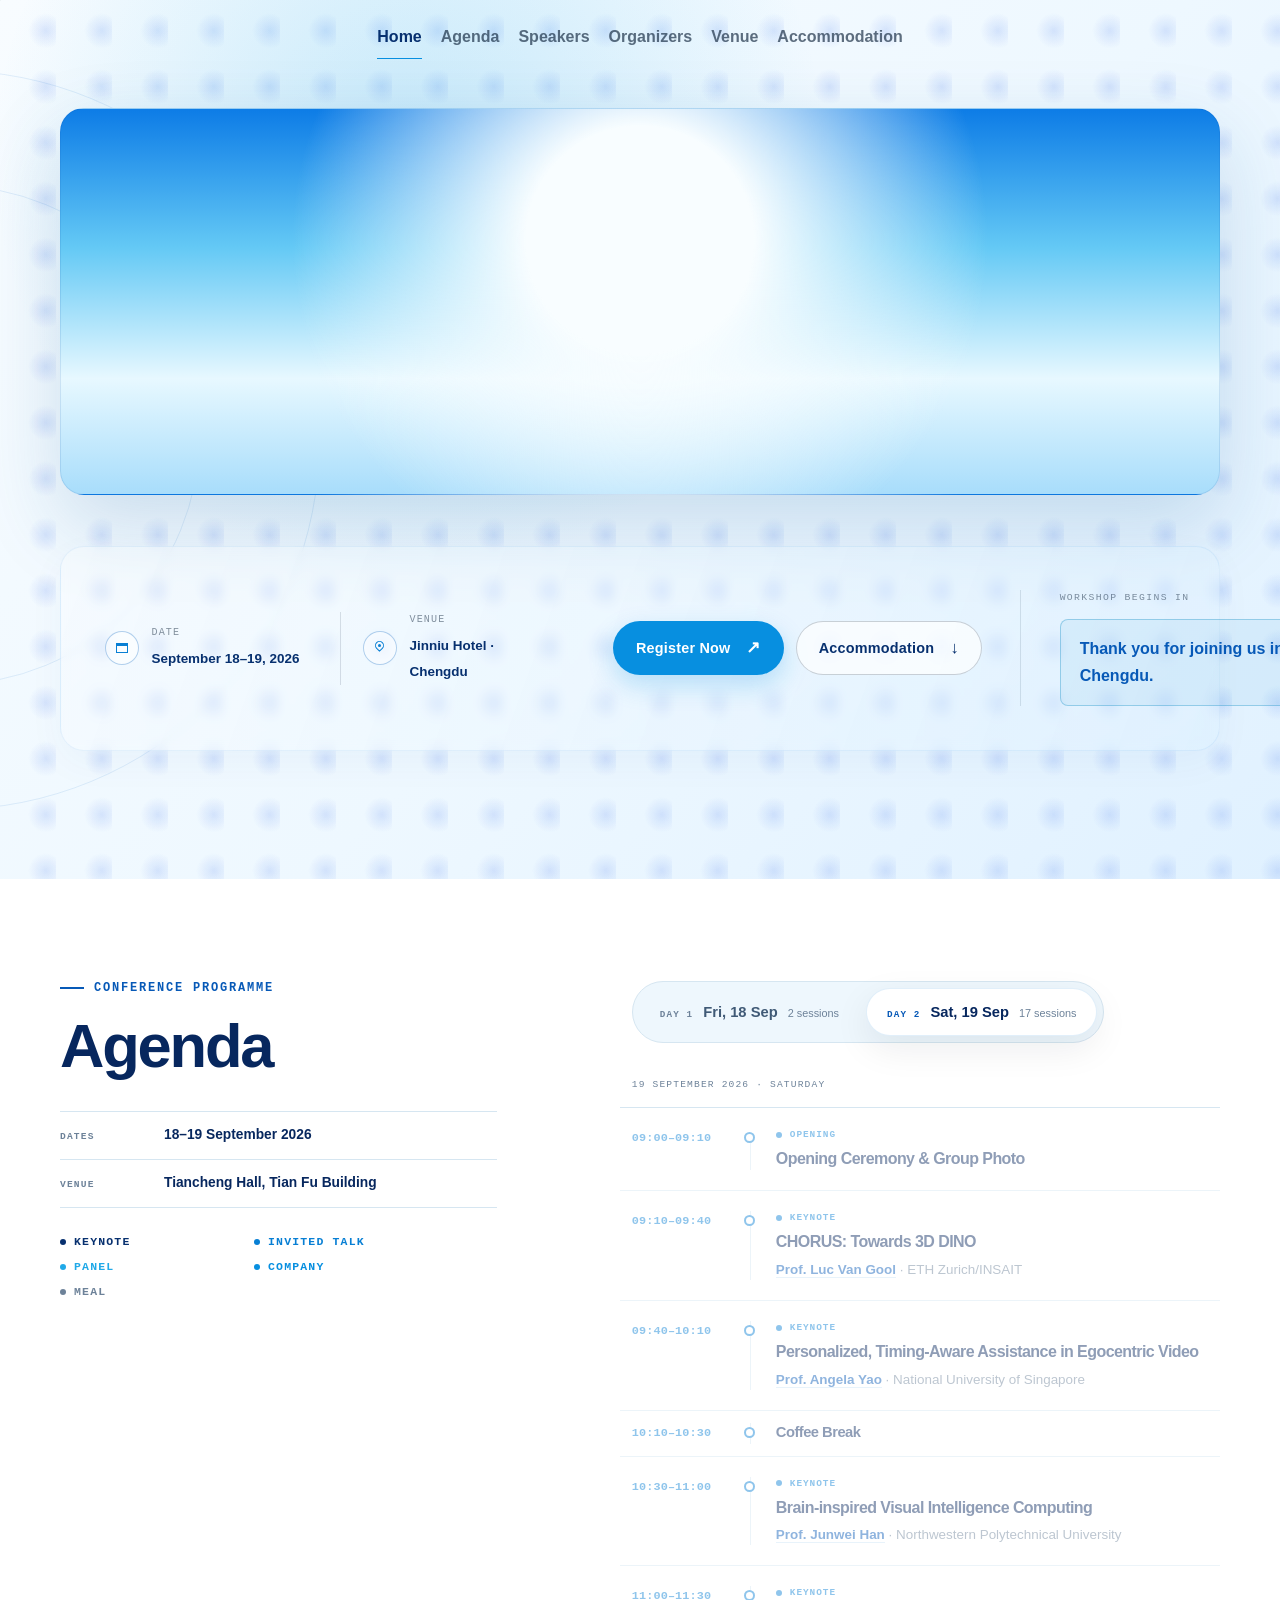
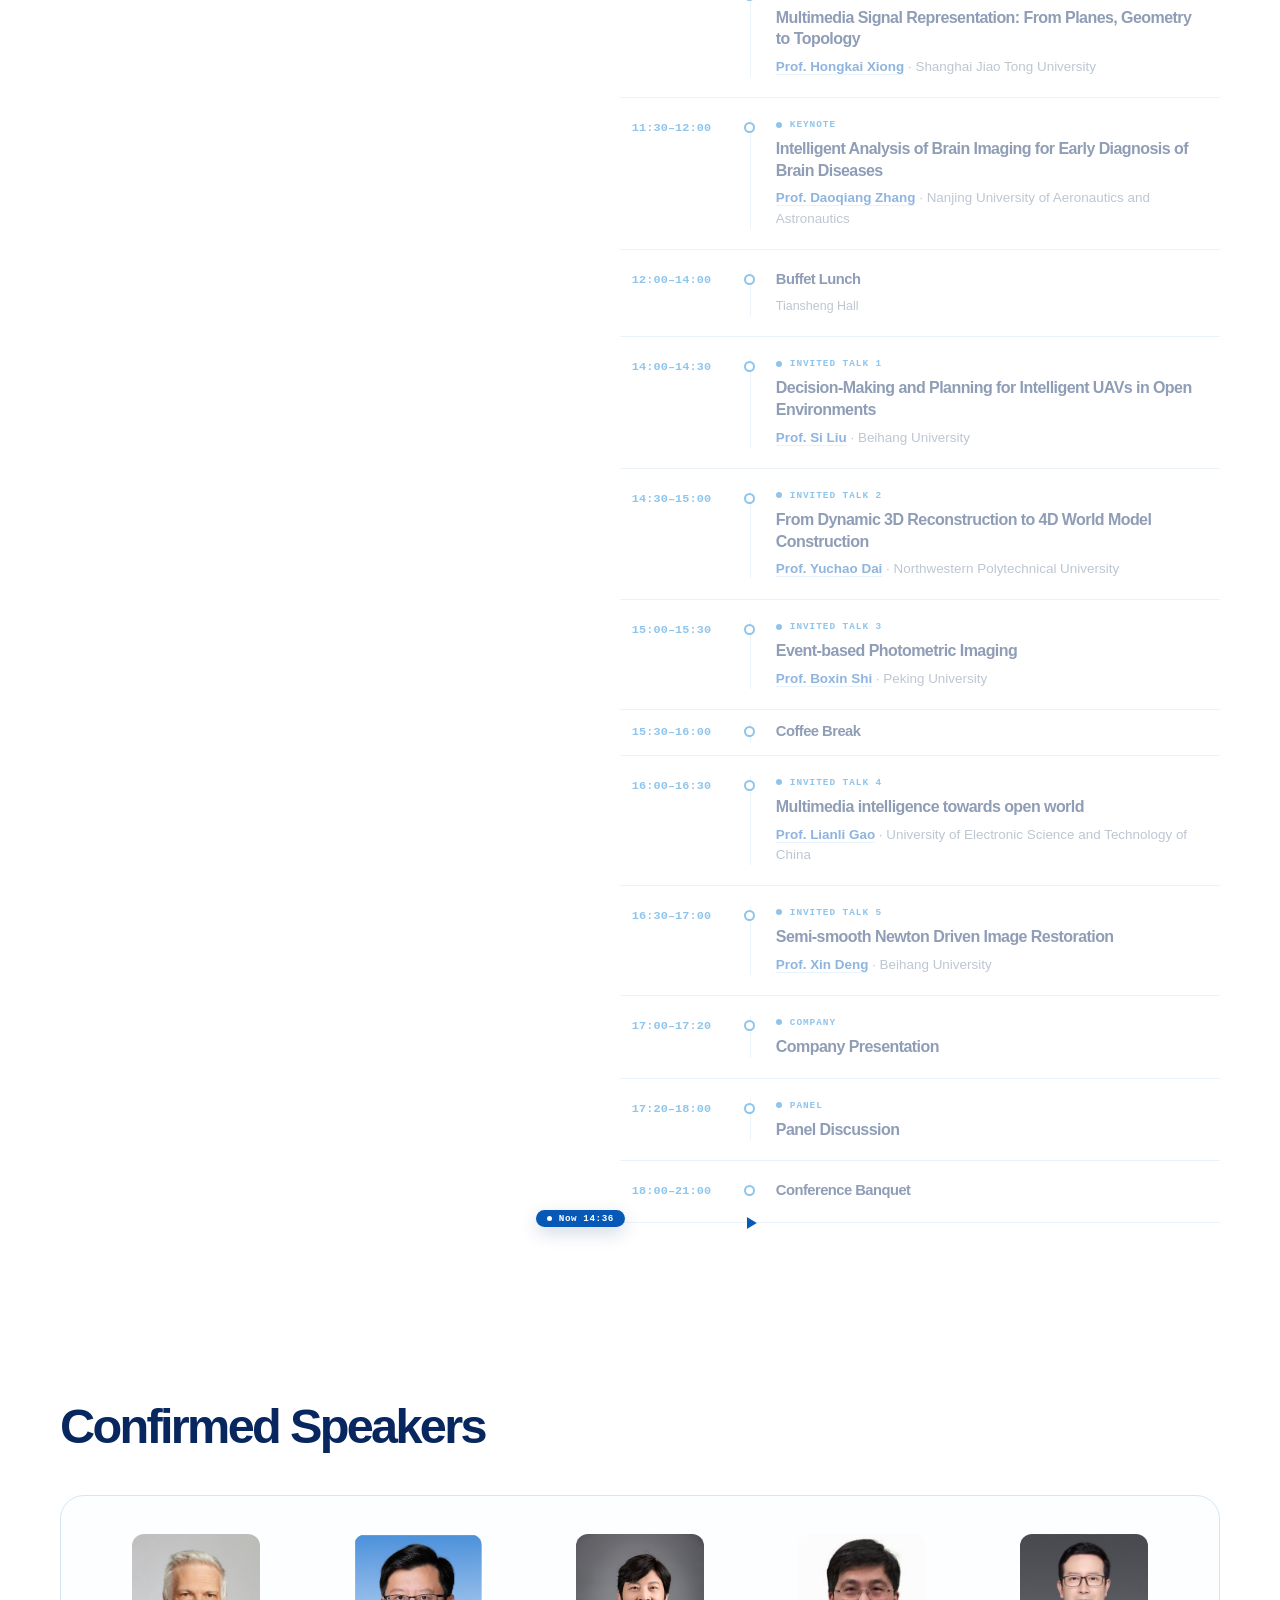
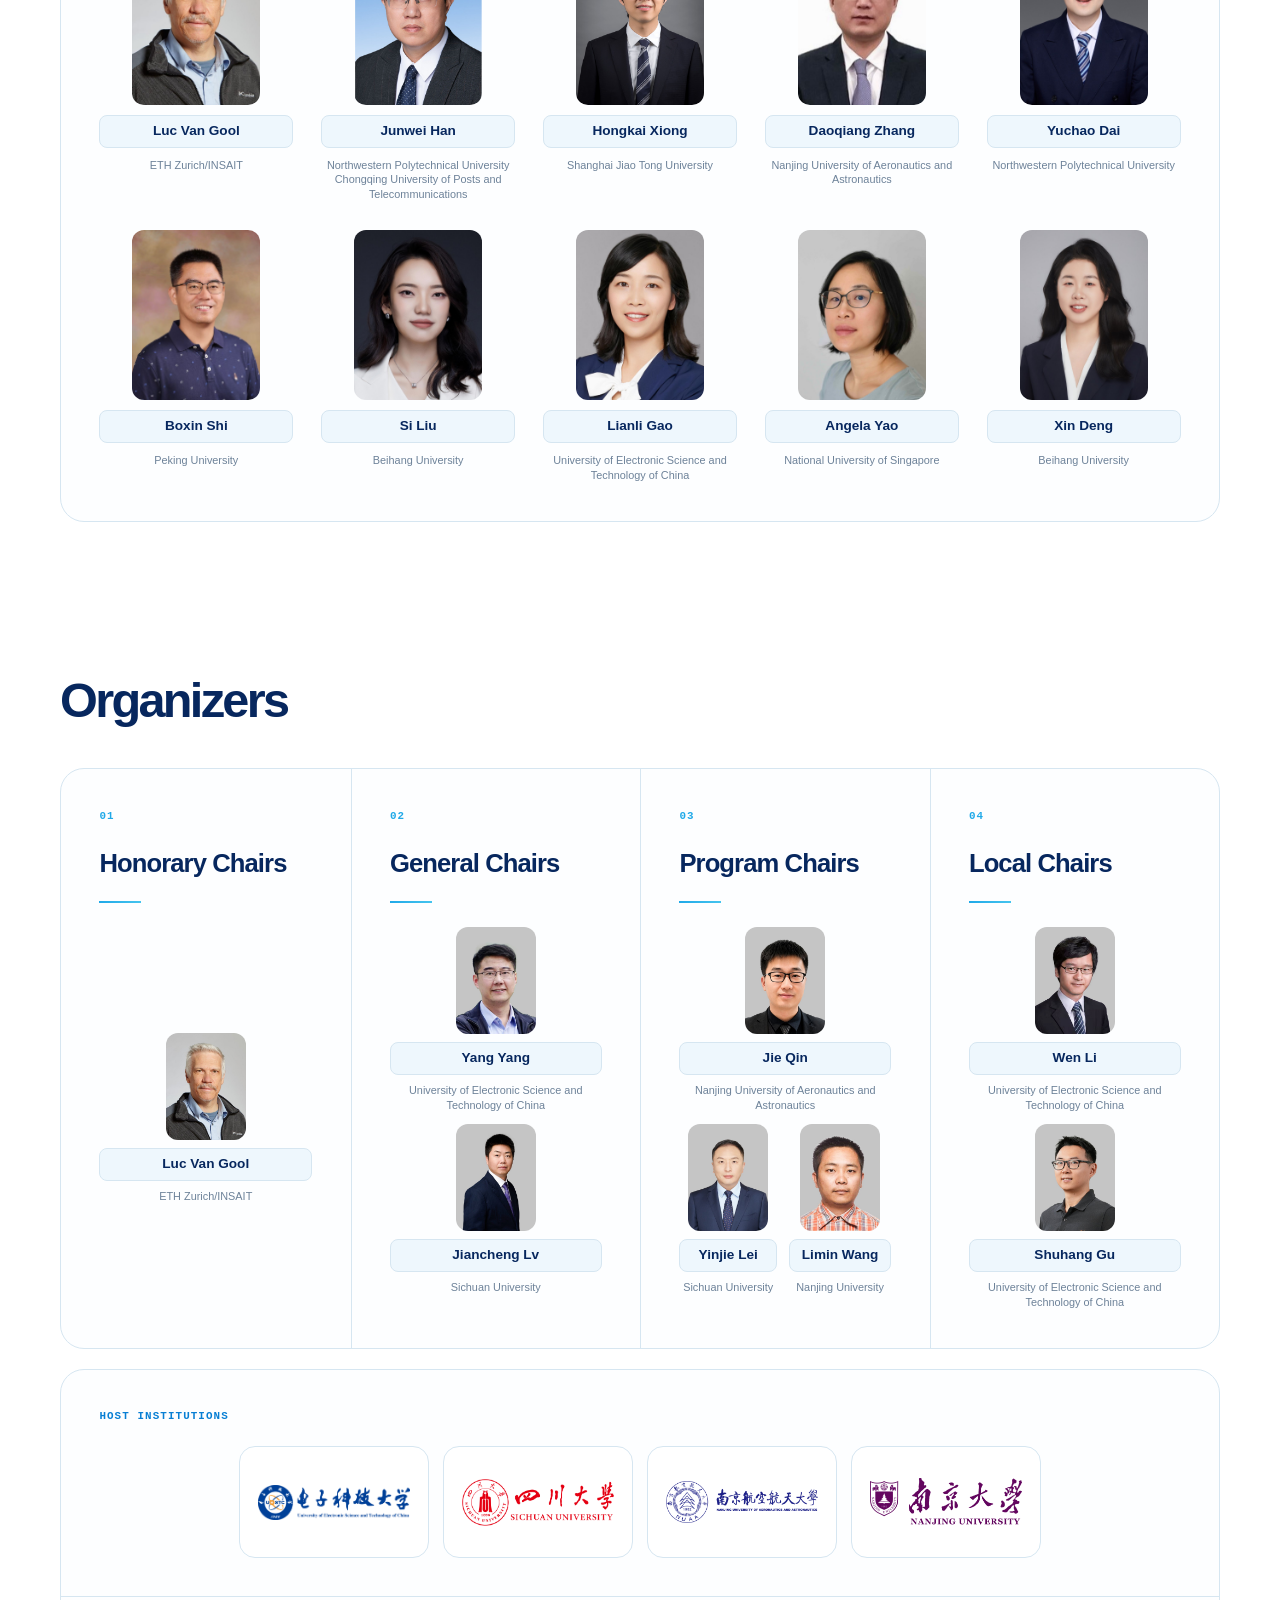
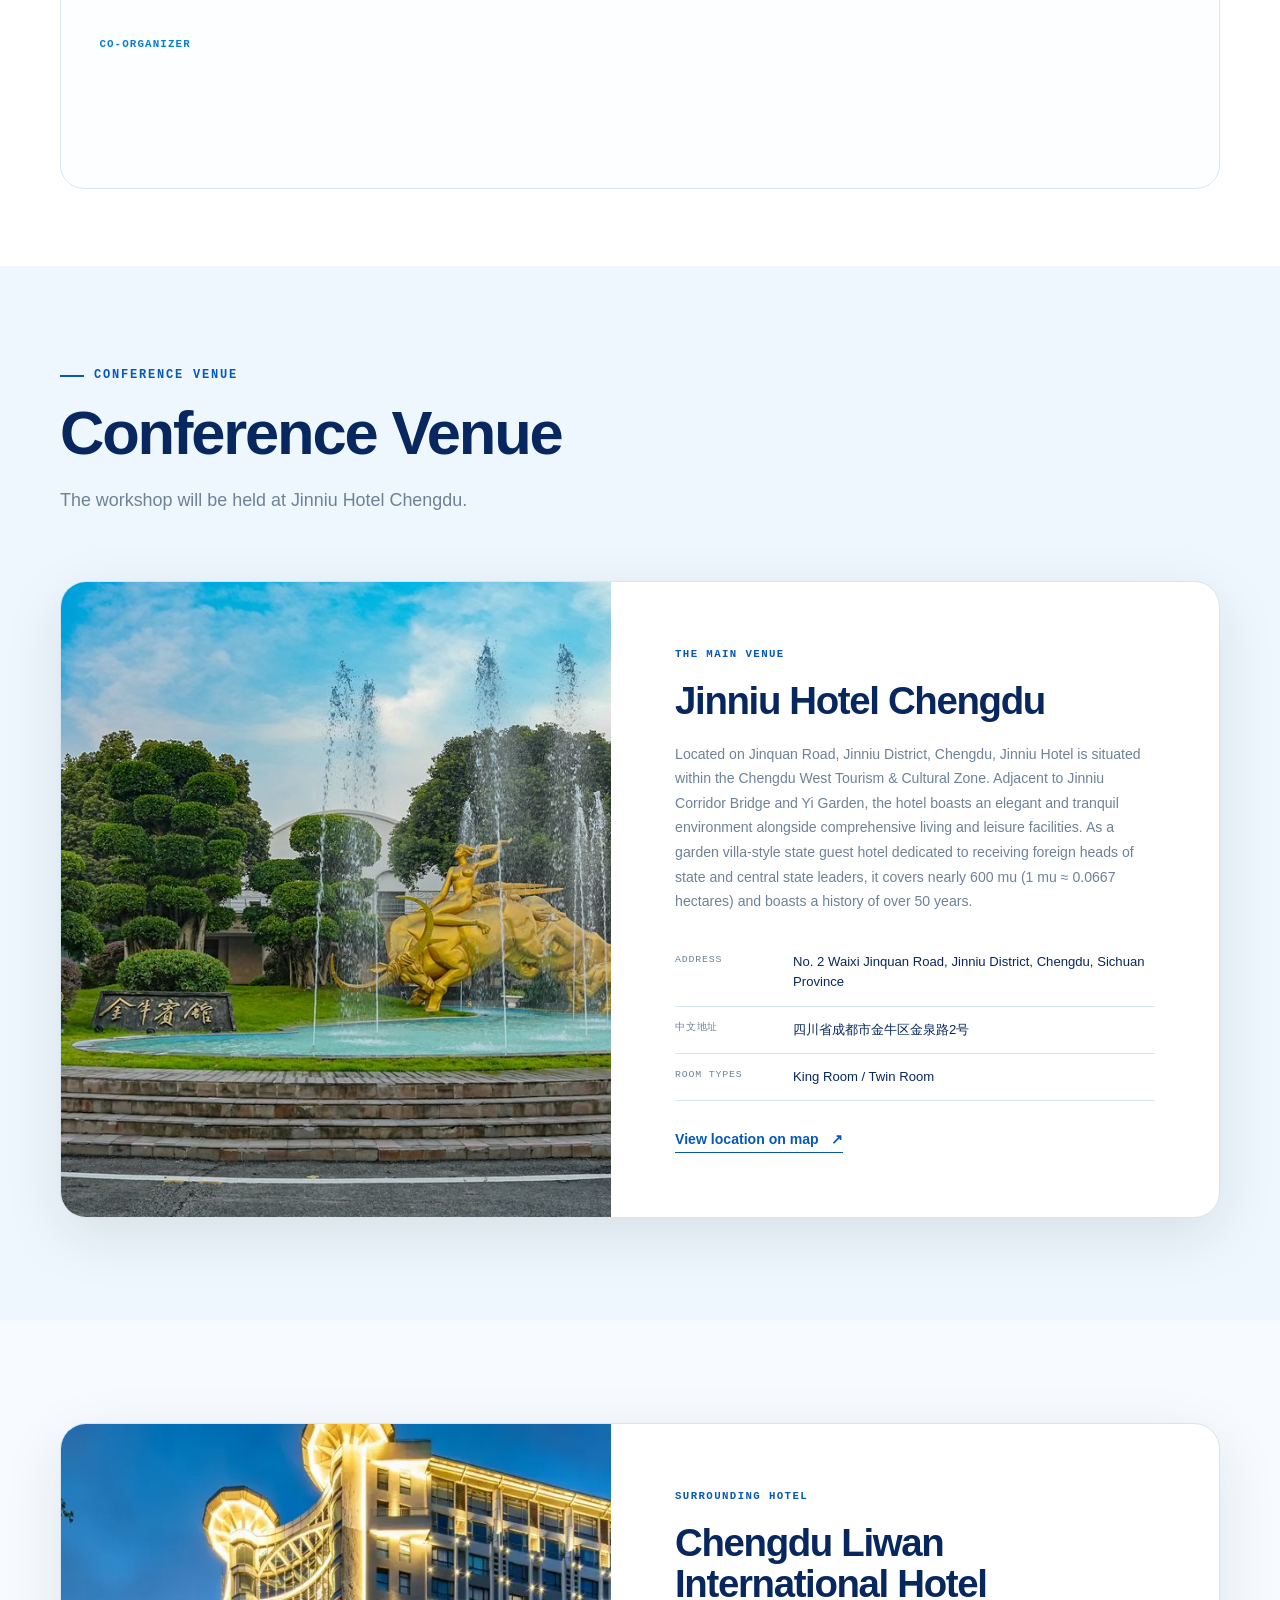
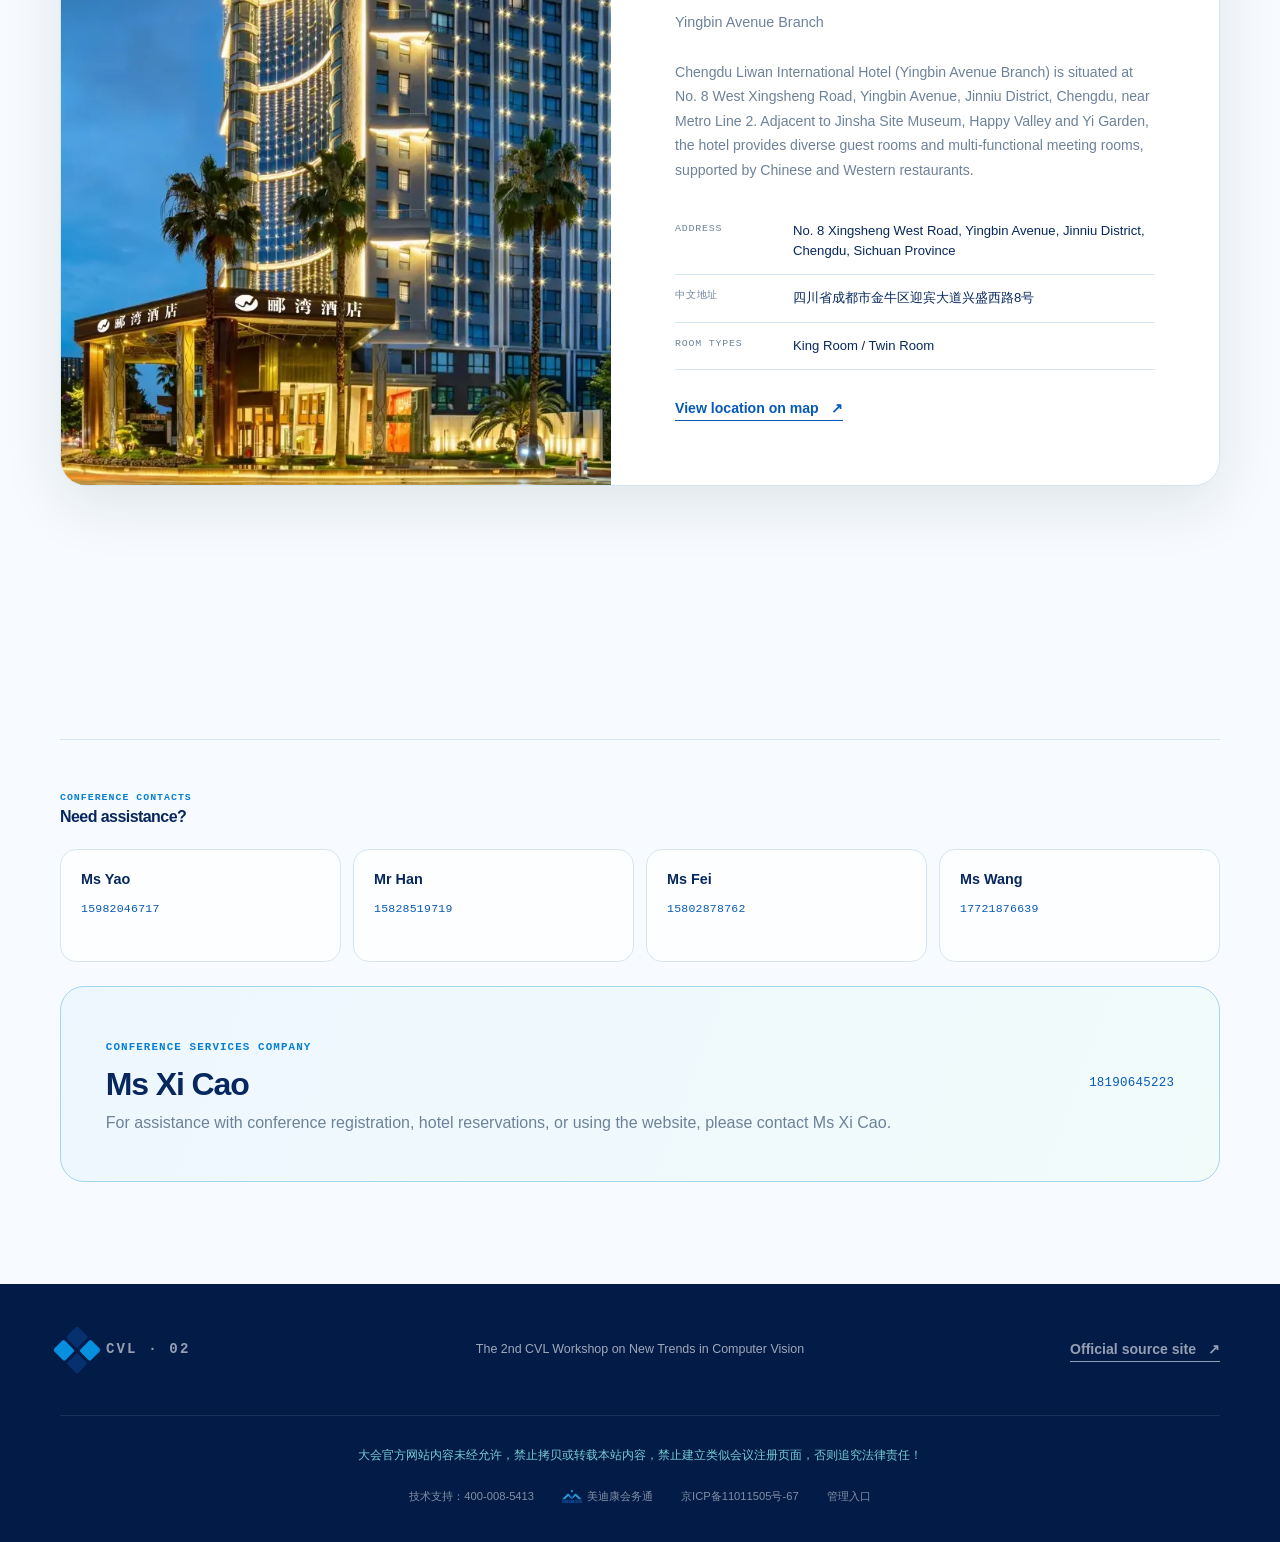
==== commit d65feff1: "Fix the locked scroll after profile jumps and frame the highlighted card" ====
--- a/index.html
+++ b/index.html
@@ -1,3 +1,3 @@
-<!DOCTYPE html><html lang="en"><head><meta charSet="utf-8"/><meta name="viewport" content="width=device-width, initial-scale=1"/><link rel="preload" href="/assets/cvl-banner-mobile-0813.jpg" as="image" type="image/jpeg" fetchPriority="high" media="(max-width: 767px)"/><link rel="preload" href="/assets/cvl-banner.jpg" as="image" type="image/jpeg" fetchPriority="high" media="(min-width: 768px)"/><link rel="stylesheet" href="/assets/index-B5FEPW_C.css" data-rsc-css-href="/assets/index-B5FEPW_C.css" data-precedence="vite-rsc/importer-resources"/><link rel="modulepreload" href="/assets/layout-segment-context-DaOT7Y7M.js" crossorigin=""/><link rel="modulepreload" href="/assets/rolldown-runtime-S-ySWqyJ.js" crossorigin=""/><link rel="modulepreload" href="/assets/index-BQ8DcVko.js" crossorigin=""/><link rel="modulepreload" href="/assets/framework-DjPHiq1u.js" crossorigin=""/><link rel="modulepreload" href="/assets/MeetingDataBridge-DhP2uK0h.js" crossorigin=""/><link rel="modulepreload" href="/assets/Header-BcV09YQv.js" crossorigin=""/><link rel="modulepreload" href="/assets/data-C0jzi0jp.js" crossorigin=""/><link rel="modulepreload" href="/assets/Hero-CIeOYiyA.js" crossorigin=""/><link rel="modulepreload" href="/assets/AgendaTimeline-BnRLeVCA.js" crossorigin=""/><link rel="modulepreload" href="/assets/image-DgHTr4tk.js" crossorigin=""/><link rel="modulepreload" href="/assets/SafeImage-CO-hhXgE.js" crossorigin=""/><link rel="modulepreload" href="/assets/AssistantSlot-C1ZiXn7h.js" crossorigin=""/><link rel="modulepreload" href="/assets/BackToTop-DcU8imKj.js" crossorigin=""/><title>The 2nd CVL Workshop on New Trends in Computer Vision</title><meta name="description" content="Join global scholars and industry practitioners for the 2nd CVL Workshop on New Trends in Computer Vision, September 18–19, 2026 at Jinniu Hotel Chengdu."/><meta property="og:title" content="The 2nd CVL Workshop on New Trends in Computer Vision"/><meta property="og:description" content="Join global scholars and industry practitioners for the 2nd CVL Workshop on New Trends in Computer Vision, September 18–19, 2026 at Jinniu Hotel Chengdu."/><meta property="og:url" content="https://jsjqy.scimeeting.cn/cn/web/index/39242"/><meta property="og:site_name" content="CVL Workshop 2026"/><meta property="og:type" content="website"/><meta property="og:image" content="https://cvl2026.github.io/assets/cvl-banner.jpg"/><meta property="og:image:width" content="6000"/><meta property="og:image:height" content="2000"/><meta property="og:image:alt" content="Official banner for the 2nd CVL Workshop on New Trends in Computer Vision"/><meta name="twitter:card" content="summary_large_image"/><meta name="twitter:title" content="The 2nd CVL Workshop on New Trends in Computer Vision"/><meta name="twitter:description" content="Join global scholars and industry practitioners for the 2nd CVL Workshop on New Trends in Computer Vision, September 18–19, 2026 at Jinniu Hotel Chengdu."/><meta name="twitter:image" content="https://cvl2026.github.io/assets/cvl-banner.jpg"/><link rel="shortcut icon" href="/favicon.png"/><link rel="icon" href="/favicon.png"/><link rel="canonical" href="https://jsjqy.scimeeting.cn/cn/web/index/39242"/><meta name="theme-color" content="#eef8ff"/><link rel="preload" as="image" type="image/jpeg" media="(max-width: 767px)" href="/assets/cvl-banner-mobile-0813.jpg" fetchPriority="high"/><link rel="preload" as="image" type="image/jpeg" media="(min-width: 768px)" href="/assets/cvl-banner.jpg" fetchPriority="high"/><script>self.__VINEXT_RSC_PARAMS__={}</script><script>self.__VINEXT_RSC_NAV__={"pathname":"/","searchParams":[]}</script><link rel="modulepreload" href="/assets/index-BQ8DcVko.js" />
+<!DOCTYPE html><html lang="en"><head><meta charSet="utf-8"/><meta name="viewport" content="width=device-width, initial-scale=1"/><link rel="preload" href="/assets/cvl-banner-mobile-0813.jpg" as="image" type="image/jpeg" fetchPriority="high" media="(max-width: 767px)"/><link rel="preload" href="/assets/cvl-banner.jpg" as="image" type="image/jpeg" fetchPriority="high" media="(min-width: 768px)"/><link rel="stylesheet" href="/assets/index-CPCSXMXQ.css" data-rsc-css-href="/assets/index-CPCSXMXQ.css" data-precedence="vite-rsc/importer-resources"/><link rel="modulepreload" href="/assets/layout-segment-context-BG4A7VFd.js" crossorigin=""/><link rel="modulepreload" href="/assets/rolldown-runtime-S-ySWqyJ.js" crossorigin=""/><link rel="modulepreload" href="/assets/index-D6VoQ-ga.js" crossorigin=""/><link rel="modulepreload" href="/assets/framework-DjPHiq1u.js" crossorigin=""/><link rel="modulepreload" href="/assets/MeetingDataBridge-DhP2uK0h.js" crossorigin=""/><link rel="modulepreload" href="/assets/Header-BcV09YQv.js" crossorigin=""/><link rel="modulepreload" href="/assets/data-C0jzi0jp.js" crossorigin=""/><link rel="modulepreload" href="/assets/Hero-CIeOYiyA.js" crossorigin=""/><link rel="modulepreload" href="/assets/AgendaTimeline-BnRLeVCA.js" crossorigin=""/><link rel="modulepreload" href="/assets/image-hEYtn_LD.js" crossorigin=""/><link rel="modulepreload" href="/assets/SafeImage-CgvyPJfr.js" crossorigin=""/><link rel="modulepreload" href="/assets/AssistantSlot-C1ZiXn7h.js" crossorigin=""/><link rel="modulepreload" href="/assets/BackToTop-DcU8imKj.js" crossorigin=""/><link rel="modulepreload" href="/assets/InPageAnchorScroll-DsjLfO0o.js" crossorigin=""/><title>The 2nd CVL Workshop on New Trends in Computer Vision</title><meta name="description" content="Join global scholars and industry practitioners for the 2nd CVL Workshop on New Trends in Computer Vision, September 18–19, 2026 at Jinniu Hotel Chengdu."/><meta property="og:title" content="The 2nd CVL Workshop on New Trends in Computer Vision"/><meta property="og:description" content="Join global scholars and industry practitioners for the 2nd CVL Workshop on New Trends in Computer Vision, September 18–19, 2026 at Jinniu Hotel Chengdu."/><meta property="og:url" content="https://jsjqy.scimeeting.cn/cn/web/index/39242"/><meta property="og:site_name" content="CVL Workshop 2026"/><meta property="og:type" content="website"/><meta property="og:image" content="https://cvl2026.github.io/assets/cvl-banner.jpg"/><meta property="og:image:width" content="6000"/><meta property="og:image:height" content="2000"/><meta property="og:image:alt" content="Official banner for the 2nd CVL Workshop on New Trends in Computer Vision"/><meta name="twitter:card" content="summary_large_image"/><meta name="twitter:title" content="The 2nd CVL Workshop on New Trends in Computer Vision"/><meta name="twitter:description" content="Join global scholars and industry practitioners for the 2nd CVL Workshop on New Trends in Computer Vision, September 18–19, 2026 at Jinniu Hotel Chengdu."/><meta name="twitter:image" content="https://cvl2026.github.io/assets/cvl-banner.jpg"/><link rel="shortcut icon" href="/favicon.png"/><link rel="icon" href="/favicon.png"/><link rel="canonical" href="https://jsjqy.scimeeting.cn/cn/web/index/39242"/><meta name="theme-color" content="#eef8ff"/><link rel="preload" as="image" type="image/jpeg" media="(max-width: 767px)" href="/assets/cvl-banner-mobile-0813.jpg" fetchPriority="high"/><link rel="preload" as="image" type="image/jpeg" media="(min-width: 768px)" href="/assets/cvl-banner.jpg" fetchPriority="high"/><script>self.__VINEXT_RSC_PARAMS__={}</script><script>self.__VINEXT_RSC_NAV__={"pathname":"/","searchParams":[]}</script><link rel="modulepreload" href="/assets/index-D6VoQ-ga.js" />
 </head><body><header class="siteHeader "><div class="headerInner"><nav class="desktopNav" aria-label="Primary navigation"><a href="#home" class="active">Home</a><a href="#agenda" class="">Agenda</a><a href="#speakers" class="">Speakers</a><a href="#organizers" class="">Organizers</a><a href="#venue" class="">Venue</a><a href="#accommodation" class="">Accommodation</a></nav><button class="menuButton " type="button" aria-label="Open navigation menu" aria-expanded="false" aria-controls="mobile-navigation"><span></span><span></span><span></span></button></div><div id="mobile-navigation" class="mobilePanel " aria-hidden="true"><nav aria-label="Mobile navigation"><a href="#home" tabindex="-1"><span>01</span>Home</a><a href="#agenda" tabindex="-1"><span>02</span>Agenda</a><a href="#speakers" tabindex="-1"><span>03</span>Speakers</a><a href="#organizers" tabindex="-1"><span>04</span>Organizers</a><a href="#venue" tabindex="-1"><span>05</span>Venue</a><a href="#accommodation" tabindex="-1"><span>06</span>Accommodation</a></nav></div></header><main><section class="hero heroBanner" id="home"><div class="heroBackdrop" aria-hidden="true"></div><div class="heroInner"><h1 class="visuallyHidden">The 2nd CVL Workshop on New Trends in Computer Vision</h1><div class="heroVisual" aria-label="Official banner for the 2nd CVL Workshop on New Trends in Computer Vision"><picture><source media="(max-width: 767px)" type="image/jpeg" srcSet="/assets/cvl-banner-mobile-0813.jpg"/><img src="/assets/cvl-banner.jpg" alt="2nd CVL Workshop on New Trends in Computer Vision, September 18–19, 2026, Chengdu, China" width="30000" height="10000" loading="eager" fetchPriority="high" decoding="async"/></picture></div><div class="heroCopy"><div class="heroCopyDetails"><div class="heroMeta" aria-label="Conference date and location"><div><span class="metaIcon calendarIcon" aria-hidden="true"></span><p><small>Date</small><strong>September 18–19, 2026</strong></p></div><div><span class="metaIcon locationIcon" aria-hidden="true"></span><p><small>Venue</small><strong>Jinniu Hotel · Chengdu</strong></p></div></div><div class="heroActions"><a class="button buttonGold" href="https://jsjqy.scimeeting.cn/cn/reg/info/39242" target="_blank" rel="noreferrer">Register Now <span aria-hidden="true">↗</span></a><button class="button buttonGhost" type="button">Accommodation <span aria-hidden="true">↓</span></button></div><div class="countdownWrap"><p>Workshop begins in</p><div class="countdown" aria-label="Countdown to the workshop" aria-live="polite"><div class="countdownUnit"><strong>—</strong><span>Days</span></div><div class="countdownUnit"><strong>—</strong><span>Hours</span></div><div class="countdownUnit"><strong>—</strong><span>Minutes</span></div><div class="countdownUnit"><strong>—</strong><span>Seconds</span></div></div></div></div></div></div></section><section class="section agendaSection" id="agenda"><div class="container agendaLayout"><aside class="agendaAside"><header class="sectionHeader "><p class="eyebrow"><span aria-hidden="true"></span>Conference Programme</p><h2>Agenda</h2></header><dl class="agendaMeta"><div><dt>Dates</dt><dd>18–19 September 2026</dd></div><div><dt>Venue</dt><dd>Tiancheng Hall, Tian Fu Building</dd></div></dl><ul class="agendaLegend" aria-label="Session types"><li class="agendaKind agendaKind--keynote"><i aria-hidden="true"></i>Keynote</li><li class="agendaKind agendaKind--invited"><i aria-hidden="true"></i>Invited Talk</li><li class="agendaKind agendaKind--panel"><i aria-hidden="true"></i>Panel</li><li class="agendaKind agendaKind--industry"><i aria-hidden="true"></i>Company</li><li class="agendaKind agendaKind--meal"><i aria-hidden="true"></i>Meal</li></ul></aside><div class="agendaTimeline"><div class="agendaDayBar"><div class="agendaDays" role="tablist" aria-label="Agenda days"><button class="agendaDay" type="button" role="tab" id="agenda-tab-day-1" aria-selected="false" aria-controls="agenda-panel-day-1" tabindex="-1"><span class="agendaDayLabel">Day 1</span><strong>Fri, 18 Sep</strong><span class="agendaDayCount">2<!-- --> sessions</span></button><button class="agendaDay isActive" type="button" role="tab" id="agenda-tab-day-2" aria-selected="true" aria-controls="agenda-panel-day-2" tabindex="0"><span class="agendaDayLabel">Day 2</span><strong>Sat, 19 Sep</strong><span class="agendaDayCount">17<!-- --> sessions</span></button></div></div><section class="agendaDayPanel" id="agenda-panel-day-1" role="tabpanel" aria-labelledby="agenda-tab-day-1" hidden=""><p class="agendaDayNote">18 September 2026<!-- --> · <!-- -->Friday</p><div class="agendaListWrap"><ol class="agendaList"><li id="agenda-day-1-registration" class="agendaItem agendaItem--registration" data-kind="registration" data-start="2026-09-18T13:00" data-end="2026-09-18T19:00"><span class="agendaTime"><time dateTime="2026-09-18T13:00:00+08:00">13:00–19:00</time><span class="visuallyHidden"> <!-- -->China Standard Time</span></span><span class="agendaRail" aria-hidden="true"><i></i></span><div class="agendaBody"><h3 class="agendaTitle">Registration</h3></div></li><li id="agenda-day-1-dinner" class="agendaItem agendaItem--meal" data-kind="meal" data-start="2026-09-18T18:00" data-end="2026-09-18T19:30"><span class="agendaTime"><time dateTime="2026-09-18T18:00:00+08:00">18:00–19:30</time><span class="visuallyHidden"> <!-- -->China Standard Time</span></span><span class="agendaRail" aria-hidden="true"><i></i></span><div class="agendaBody"><h3 class="agendaTitle">Buffet Dinner</h3><p class="agendaNote">Tiansheng Hall</p></div></li></ol></div></section><section class="agendaDayPanel" id="agenda-panel-day-2" role="tabpanel" aria-labelledby="agenda-tab-day-2"><p class="agendaDayNote">19 September 2026<!-- --> · <!-- -->Saturday</p><div class="agendaListWrap"><ol class="agendaList"><li id="agenda-day-2-opening" class="agendaItem agendaItem--ceremony" data-kind="ceremony" data-start="2026-09-19T09:00" data-end="2026-09-19T09:10"><span class="agendaTime"><time dateTime="2026-09-19T09:00:00+08:00">09:00–09:10</time><span class="visuallyHidden"> <!-- -->China Standard Time</span></span><span class="agendaRail" aria-hidden="true"><i></i></span><div class="agendaBody"><p class="agendaTopline"><span class="agendaKind"><i aria-hidden="true"></i>Opening</span></p><h3 class="agendaTitle">Opening Ceremony &amp; Group Photo</h3></div></li><li id="agenda-day-2-keynote-1" class="agendaItem agendaItem--keynote" data-kind="keynote" data-start="2026-09-19T09:10" data-end="2026-09-19T09:40"><span class="agendaTime"><time dateTime="2026-09-19T09:10:00+08:00">09:10–09:40</time><span class="visuallyHidden"> <!-- -->China Standard Time</span></span><span class="agendaRail" aria-hidden="true"><i></i></span><div class="agendaBody"><p class="agendaTopline"><span class="agendaKind"><i aria-hidden="true"></i>Keynote</span></p><h3 class="agendaTitle">CHORUS: Towards 3D DINO</h3><p class="agendaSpeaker"><a class="agendaPersonLink" href="#speaker-luc-van-gool"><strong>Prof. Luc Van Gool</strong></a><span class="agendaAffiliation"> <!-- -->· <!-- -->ETH Zurich/INSAIT</span></p></div></li><li id="agenda-day-2-keynote-2" class="agendaItem agendaItem--keynote" data-kind="keynote" data-start="2026-09-19T09:40" data-end="2026-09-19T10:10"><span class="agendaTime"><time dateTime="2026-09-19T09:40:00+08:00">09:40–10:10</time><span class="visuallyHidden"> <!-- -->China Standard Time</span></span><span class="agendaRail" aria-hidden="true"><i></i></span><div class="agendaBody"><p class="agendaTopline"><span class="agendaKind"><i aria-hidden="true"></i>Keynote</span></p><h3 class="agendaTitle">Personalized, Timing-Aware Assistance in Egocentric Video</h3><p class="agendaSpeaker"><a class="agendaPersonLink" href="#speaker-angela-yao"><strong>Prof. Angela Yao</strong></a><span class="agendaAffiliation"> <!-- -->· <!-- -->National University of Singapore</span></p></div></li><li id="agenda-day-2-break-1" class="agendaItem agendaItem--break isBreak" data-kind="break" data-start="2026-09-19T10:10" data-end="2026-09-19T10:30"><span class="agendaTime"><time dateTime="2026-09-19T10:10:00+08:00">10:10–10:30</time><span class="visuallyHidden"> <!-- -->China Standard Time</span></span><span class="agendaRail" aria-hidden="true"><i></i></span><div class="agendaBody"><h3 class="agendaTitle">Coffee Break</h3></div></li><li id="agenda-day-2-keynote-3" class="agendaItem agendaItem--keynote" data-kind="keynote" data-start="2026-09-19T10:30" data-end="2026-09-19T11:00"><span class="agendaTime"><time dateTime="2026-09-19T10:30:00+08:00">10:30–11:00</time><span class="visuallyHidden"> <!-- -->China Standard Time</span></span><span class="agendaRail" aria-hidden="true"><i></i></span><div class="agendaBody"><p class="agendaTopline"><span class="agendaKind"><i aria-hidden="true"></i>Keynote</span></p><h3 class="agendaTitle">Brain-inspired Visual Intelligence Computing</h3><p class="agendaSpeaker"><a class="agendaPersonLink" href="#speaker-junwei-han"><strong>Prof. Junwei Han</strong></a><span class="agendaAffiliation"> <!-- -->· <!-- -->Northwestern Polytechnical University</span></p></div></li><li id="agenda-day-2-keynote-4" class="agendaItem agendaItem--keynote" data-kind="keynote" data-start="2026-09-19T11:00" data-end="2026-09-19T11:30"><span class="agendaTime"><time dateTime="2026-09-19T11:00:00+08:00">11:00–11:30</time><span class="visuallyHidden"> <!-- -->China Standard Time</span></span><span class="agendaRail" aria-hidden="true"><i></i></span><div class="agendaBody"><p class="agendaTopline"><span class="agendaKind"><i aria-hidden="true"></i>Keynote</span></p><h3 class="agendaTitle">Multimedia Signal Representation: From Planes, Geometry to Topology</h3><p class="agendaSpeaker"><a class="agendaPersonLink" href="#speaker-hongkai-xiong"><strong>Prof. Hongkai Xiong</strong></a><span class="agendaAffiliation"> <!-- -->· <!-- -->Shanghai Jiao Tong University</span></p></div></li><li id="agenda-day-2-keynote-5" class="agendaItem agendaItem--keynote" data-kind="keynote" data-start="2026-09-19T11:30" data-end="2026-09-19T12:00"><span class="agendaTime"><time dateTime="2026-09-19T11:30:00+08:00">11:30–12:00</time><span class="visuallyHidden"> <!-- -->China Standard Time</span></span><span class="agendaRail" aria-hidden="true"><i></i></span><div class="agendaBody"><p class="agendaTopline"><span class="agendaKind"><i aria-hidden="true"></i>Keynote</span></p><h3 class="agendaTitle">Intelligent Analysis of Brain Imaging for Early Diagnosis of Brain Diseases</h3><p class="agendaSpeaker"><a class="agendaPersonLink" href="#speaker-daoqiang-zhang"><strong>Prof. Daoqiang Zhang</strong></a><span class="agendaAffiliation"> <!-- -->· <!-- -->Nanjing University of Aeronautics and Astronautics</span></p></div></li><li id="agenda-day-2-lunch" class="agendaItem agendaItem--meal" data-kind="meal" data-start="2026-09-19T12:00" data-end="2026-09-19T14:00"><span class="agendaTime"><time dateTime="2026-09-19T12:00:00+08:00">12:00–14:00</time><span class="visuallyHidden"> <!-- -->China Standard Time</span></span><span class="agendaRail" aria-hidden="true"><i></i></span><div class="agendaBody"><h3 class="agendaTitle">Buffet Lunch</h3><p class="agendaNote">Tiansheng Hall</p></div></li><li id="agenda-day-2-invited-1" class="agendaItem agendaItem--invited" data-kind="invited" data-start="2026-09-19T14:00" data-end="2026-09-19T14:30"><span class="agendaTime"><time dateTime="2026-09-19T14:00:00+08:00">14:00–14:30</time><span class="visuallyHidden"> <!-- -->China Standard Time</span></span><span class="agendaRail" aria-hidden="true"><i></i></span><div class="agendaBody"><p class="agendaTopline"><span class="agendaKind"><i aria-hidden="true"></i>Invited Talk 1</span></p><h3 class="agendaTitle">Decision-Making and Planning for Intelligent UAVs in Open Environments</h3><p class="agendaSpeaker"><a class="agendaPersonLink" href="#speaker-si-liu"><strong>Prof. Si Liu</strong></a><span class="agendaAffiliation"> <!-- -->· <!-- -->Beihang University</span></p></div></li><li id="agenda-day-2-invited-2" class="agendaItem agendaItem--invited" data-kind="invited" data-start="2026-09-19T14:30" data-end="2026-09-19T15:00"><span class="agendaTime"><time dateTime="2026-09-19T14:30:00+08:00">14:30–15:00</time><span class="visuallyHidden"> <!-- -->China Standard Time</span></span><span class="agendaRail" aria-hidden="true"><i></i></span><div class="agendaBody"><p class="agendaTopline"><span class="agendaKind"><i aria-hidden="true"></i>Invited Talk 2</span></p><h3 class="agendaTitle">From Dynamic 3D Reconstruction to 4D World Model Construction</h3><p class="agendaSpeaker"><a class="agendaPersonLink" href="#speaker-yuchao-dai"><strong>Prof. Yuchao Dai</strong></a><span class="agendaAffiliation"> <!-- -->· <!-- -->Northwestern Polytechnical University</span></p></div></li><li id="agenda-day-2-invited-3" class="agendaItem agendaItem--invited" data-kind="invited" data-start="2026-09-19T15:00" data-end="2026-09-19T15:30"><span class="agendaTime"><time dateTime="2026-09-19T15:00:00+08:00">15:00–15:30</time><span class="visuallyHidden"> <!-- -->China Standard Time</span></span><span class="agendaRail" aria-hidden="true"><i></i></span><div class="agendaBody"><p class="agendaTopline"><span class="agendaKind"><i aria-hidden="true"></i>Invited Talk 3</span></p><h3 class="agendaTitle">Event-based Photometric Imaging</h3><p class="agendaSpeaker"><a class="agendaPersonLink" href="#speaker-boxin-shi"><strong>Prof. Boxin Shi</strong></a><span class="agendaAffiliation"> <!-- -->· <!-- -->Peking University</span></p></div></li><li id="agenda-day-2-break-2" class="agendaItem agendaItem--break isBreak" data-kind="break" data-start="2026-09-19T15:30" data-end="2026-09-19T16:00"><span class="agendaTime"><time dateTime="2026-09-19T15:30:00+08:00">15:30–16:00</time><span class="visuallyHidden"> <!-- -->China Standard Time</span></span><span class="agendaRail" aria-hidden="true"><i></i></span><div class="agendaBody"><h3 class="agendaTitle">Coffee Break</h3></div></li><li id="agenda-day-2-invited-4" class="agendaItem agendaItem--invited" data-kind="invited" data-start="2026-09-19T16:00" data-end="2026-09-19T16:30"><span class="agendaTime"><time dateTime="2026-09-19T16:00:00+08:00">16:00–16:30</time><span class="visuallyHidden"> <!-- -->China Standard Time</span></span><span class="agendaRail" aria-hidden="true"><i></i></span><div class="agendaBody"><p class="agendaTopline"><span class="agendaKind"><i aria-hidden="true"></i>Invited Talk 4</span></p><h3 class="agendaTitle">Multimedia intelligence towards open world</h3><p class="agendaSpeaker"><a class="agendaPersonLink" href="#speaker-lianli-gao"><strong>Prof. Lianli Gao</strong></a><span class="agendaAffiliation"> <!-- -->· <!-- -->University of Electronic Science and Technology of China</span></p></div></li><li id="agenda-day-2-invited-5" class="agendaItem agendaItem--invited" data-kind="invited" data-start="2026-09-19T16:30" data-end="2026-09-19T17:00"><span class="agendaTime"><time dateTime="2026-09-19T16:30:00+08:00">16:30–17:00</time><span class="visuallyHidden"> <!-- -->China Standard Time</span></span><span class="agendaRail" aria-hidden="true"><i></i></span><div class="agendaBody"><p class="agendaTopline"><span class="agendaKind"><i aria-hidden="true"></i>Invited Talk 5</span></p><h3 class="agendaTitle">Semi-smooth Newton Driven Image Restoration</h3><p class="agendaSpeaker"><a class="agendaPersonLink" href="#speaker-xin-deng"><strong>Prof. Xin Deng</strong></a><span class="agendaAffiliation"> <!-- -->· <!-- -->Beihang University</span></p></div></li><li id="agenda-day-2-company" class="agendaItem agendaItem--industry" data-kind="industry" data-start="2026-09-19T17:00" data-end="2026-09-19T17:20"><span class="agendaTime"><time dateTime="2026-09-19T17:00:00+08:00">17:00–17:20</time><span class="visuallyHidden"> <!-- -->China Standard Time</span></span><span class="agendaRail" aria-hidden="true"><i></i></span><div class="agendaBody"><p class="agendaTopline"><span class="agendaKind"><i aria-hidden="true"></i>Company</span></p><h3 class="agendaTitle">Company Presentation</h3></div></li><li id="agenda-day-2-panel" class="agendaItem agendaItem--panel" data-kind="panel" data-start="2026-09-19T17:20" data-end="2026-09-19T18:00"><span class="agendaTime"><time dateTime="2026-09-19T17:20:00+08:00">17:20–18:00</time><span class="visuallyHidden"> <!-- -->China Standard Time</span></span><span class="agendaRail" aria-hidden="true"><i></i></span><div class="agendaBody"><p class="agendaTopline"><span class="agendaKind"><i aria-hidden="true"></i>Panel</span></p><h3 class="agendaTitle">Panel Discussion</h3></div></li><li id="agenda-day-2-banquet" class="agendaItem agendaItem--meal" data-kind="meal" data-start="2026-09-19T18:00" data-end="2026-09-19T21:00"><span class="agendaTime"><time dateTime="2026-09-19T18:00:00+08:00">18:00–21:00</time><span class="visuallyHidden"> <!-- -->China Standard Time</span></span><span class="agendaRail" aria-hidden="true"><i></i></span><div class="agendaBody"><h3 class="agendaTitle">Conference Banquet</h3></div></li></ol></div></section></div></div></section><section class="section organizersSection speakersSection" id="speakers"><div class="container"><h2 class="organizersTitle">Confirmed Speakers</h2><div class="speakerGrid" aria-label="Confirmed speakers"><div class="speakerCard" id="speaker-luc-van-gool"><img src="/assets/committee/luc-van-gool.jpg" alt="Luc Van Gool" width="600" height="800" loading="lazy" decoding="async" srcSet="/assets/committee/luc-van-gool.jpg 640w, /assets/committee/luc-van-gool.jpg 750w, /assets/committee/luc-van-gool.jpg 828w, /assets/committee/luc-van-gool.jpg 1080w, /assets/committee/luc-van-gool.jpg 1200w" class="chairPhoto" data-nimg="1"/><div class="chairMemberName">Luc Van Gool</div><div class="chairMemberBio">ETH Zurich/INSAIT</div></div><div class="speakerCard" id="speaker-junwei-han"><img src="/assets/speakers/junwei-han.jpg" alt="Junwei Han" width="600" height="800" loading="lazy" decoding="async" srcSet="/assets/speakers/junwei-han.jpg 640w, /assets/speakers/junwei-han.jpg 750w, /assets/speakers/junwei-han.jpg 828w, /assets/speakers/junwei-han.jpg 1080w, /assets/speakers/junwei-han.jpg 1200w" class="chairPhoto" data-nimg="1"/><div class="chairMemberName">Junwei Han</div><div class="chairMemberBio">Northwestern Polytechnical University
-Chongqing University of Posts and Telecommunications</div></div><div class="speakerCard" id="speaker-hongkai-xiong"><img src="/assets/speakers/hongkai-xiong.jpg" alt="Hongkai Xiong" width="600" height="800" loading="lazy" decoding="async" srcSet="/assets/speakers/hongkai-xiong.jpg 640w, /assets/speakers/hongkai-xiong.jpg 750w, /assets/speakers/hongkai-xiong.jpg 828w, /assets/speakers/hongkai-xiong.jpg 1080w, /assets/speakers/hongkai-xiong.jpg 1200w" class="chairPhoto" data-nimg="1"/><div class="chairMemberName">Hongkai Xiong</div><div class="chairMemberBio">Shanghai Jiao Tong University</div></div><div class="speakerCard" id="speaker-daoqiang-zhang"><img src="/assets/speakers/zhang-daoqiang.jpg" alt="Daoqiang Zhang" width="600" height="800" loading="lazy" decoding="async" srcSet="/assets/speakers/zhang-daoqiang.jpg 640w, /assets/speakers/zhang-daoqiang.jpg 750w, /assets/speakers/zhang-daoqiang.jpg 828w, /assets/speakers/zhang-daoqiang.jpg 1080w, /assets/speakers/zhang-daoqiang.jpg 1200w" class="chairPhoto" data-nimg="1"/><div class="chairMemberName">Daoqiang Zhang</div><div class="chairMemberBio">Nanjing University of Aeronautics and Astronautics</div></div><div class="speakerCard" id="speaker-yuchao-dai"><img src="/assets/speakers/dai-yuchao.jpg" alt="Yuchao Dai" width="600" height="800" loading="lazy" decoding="async" srcSet="/assets/speakers/dai-yuchao.jpg 640w, /assets/speakers/dai-yuchao.jpg 750w, /assets/speakers/dai-yuchao.jpg 828w, /assets/speakers/dai-yuchao.jpg 1080w, /assets/speakers/dai-yuchao.jpg 1200w" class="chairPhoto" data-nimg="1"/><div class="chairMemberName">Yuchao Dai</div><div class="chairMemberBio">Northwestern Polytechnical University</div></div><div class="speakerCard" id="speaker-boxin-shi"><img src="/assets/speakers/boxin-shi.jpg" alt="Boxin Shi" width="600" height="800" loading="lazy" decoding="async" srcSet="/assets/speakers/boxin-shi.jpg 640w, /assets/speakers/boxin-shi.jpg 750w, /assets/speakers/boxin-shi.jpg 828w, /assets/speakers/boxin-shi.jpg 1080w, /assets/speakers/boxin-shi.jpg 1200w" class="chairPhoto" data-nimg="1"/><div class="chairMemberName">Boxin Shi</div><div class="chairMemberBio">Peking University</div></div><div class="speakerCard" id="speaker-si-liu"><img src="/assets/speakers/liu-cai.jpg" alt="Si Liu" width="600" height="800" loading="lazy" decoding="async" srcSet="/assets/speakers/liu-cai.jpg 640w, /assets/speakers/liu-cai.jpg 750w, /assets/speakers/liu-cai.jpg 828w, /assets/speakers/liu-cai.jpg 1080w, /assets/speakers/liu-cai.jpg 1200w" class="chairPhoto" data-nimg="1"/><div class="chairMemberName">Si Liu</div><div class="chairMemberBio">Beihang University</div></div><div class="speakerCard" id="speaker-lianli-gao"><img src="/assets/speakers/gao-lianli.jpg" alt="Lianli Gao" width="600" height="800" loading="lazy" decoding="async" srcSet="/assets/speakers/gao-lianli.jpg 640w, /assets/speakers/gao-lianli.jpg 750w, /assets/speakers/gao-lianli.jpg 828w, /assets/speakers/gao-lianli.jpg 1080w, /assets/speakers/gao-lianli.jpg 1200w" class="chairPhoto" data-nimg="1"/><div class="chairMemberName">Lianli Gao</div><div class="chairMemberBio">University of Electronic Science and Technology of China</div></div><div class="speakerCard" id="speaker-angela-yao"><img src="/assets/speakers/angela-yao.jpg" alt="Angela Yao" width="600" height="800" loading="lazy" decoding="async" srcSet="/assets/speakers/angela-yao.jpg 640w, /assets/speakers/angela-yao.jpg 750w, /assets/speakers/angela-yao.jpg 828w, /assets/speakers/angela-yao.jpg 1080w, /assets/speakers/angela-yao.jpg 1200w" class="chairPhoto" data-nimg="1"/><div class="chairMemberName">Angela Yao</div><div class="chairMemberBio">National University of Singapore</div></div><div class="speakerCard" id="speaker-xin-deng"><img src="/assets/speakers/deng-xin.jpg" alt="Xin Deng" width="600" height="800" loading="lazy" decoding="async" srcSet="/assets/speakers/deng-xin.jpg 640w, /assets/speakers/deng-xin.jpg 750w, /assets/speakers/deng-xin.jpg 828w, /assets/speakers/deng-xin.jpg 1080w, /assets/speakers/deng-xin.jpg 1200w" class="chairPhoto" data-nimg="1"/><div class="chairMemberName">Xin Deng</div><div class="chairMemberBio">Beihang University</div></div></div></div></section><section class="section organizersSection" id="organizers"><div class="container"><h2 class="organizersTitle">Organizers</h2><div class="chairGrid" aria-label="Conference chairs"><article class="chairCard chairCard--honorary"><span class="chairNumber">01</span><h3>Honorary Chairs</h3><span class="chairRoleLine" aria-hidden="true"></span><div class="chairMembers"><div class="chairMember" id="chair-luc-van-gool"><img src="/assets/committee/luc-van-gool.jpg" alt="Luc Van Gool" width="600" height="800" loading="lazy" decoding="async" srcSet="/assets/committee/luc-van-gool.jpg 640w, /assets/committee/luc-van-gool.jpg 750w, /assets/committee/luc-van-gool.jpg 828w, /assets/committee/luc-van-gool.jpg 1080w, /assets/committee/luc-van-gool.jpg 1200w" class="chairPhoto" data-nimg="1"/><div class="chairMemberName">Luc Van Gool</div><div class="chairMemberBio">ETH Zurich/INSAIT</div></div></div></article><article class="chairCard"><span class="chairNumber">02</span><h3>General Chairs</h3><span class="chairRoleLine" aria-hidden="true"></span><div class="chairMembers"><div class="chairMember" id="chair-yang-yang"><img src="/assets/committee/yang-yang.jpg" alt="Yang Yang" width="600" height="800" loading="lazy" decoding="async" srcSet="/assets/committee/yang-yang.jpg 640w, /assets/committee/yang-yang.jpg 750w, /assets/committee/yang-yang.jpg 828w, /assets/committee/yang-yang.jpg 1080w, /assets/committee/yang-yang.jpg 1200w" class="chairPhoto" data-nimg="1"/><div class="chairMemberName">Yang Yang</div><div class="chairMemberBio">University of Electronic Science and Technology of China</div></div><div class="chairMember" id="chair-jiancheng-lv"><img src="/assets/committee/jiancheng-lv.jpg" alt="Jiancheng Lv" width="600" height="800" loading="lazy" decoding="async" srcSet="/assets/committee/jiancheng-lv.jpg 640w, /assets/committee/jiancheng-lv.jpg 750w, /assets/committee/jiancheng-lv.jpg 828w, /assets/committee/jiancheng-lv.jpg 1080w, /assets/committee/jiancheng-lv.jpg 1200w" class="chairPhoto" data-nimg="1"/><div class="chairMemberName">Jiancheng Lv</div><div class="chairMemberBio">Sichuan University</div></div></div></article><article class="chairCard"><span class="chairNumber">03</span><h3>Program Chairs</h3><span class="chairRoleLine" aria-hidden="true"></span><div class="chairMembers"><div class="chairMember" id="chair-jie-qin"><img src="/assets/committee/jie-qin.jpg" alt="Jie Qin" width="600" height="800" loading="lazy" decoding="async" srcSet="/assets/committee/jie-qin.jpg 640w, /assets/committee/jie-qin.jpg 750w, /assets/committee/jie-qin.jpg 828w, /assets/committee/jie-qin.jpg 1080w, /assets/committee/jie-qin.jpg 1200w" class="chairPhoto" data-nimg="1"/><div class="chairMemberName">Jie Qin</div><div class="chairMemberBio">Nanjing University of Aeronautics and Astronautics</div></div><div class="chairMember" id="chair-yinjie-lei"><img src="/assets/committee/yinjie-lei.jpg" alt="Yinjie Lei" width="600" height="800" loading="lazy" decoding="async" srcSet="/assets/committee/yinjie-lei.jpg 640w, /assets/committee/yinjie-lei.jpg 750w, /assets/committee/yinjie-lei.jpg 828w, /assets/committee/yinjie-lei.jpg 1080w, /assets/committee/yinjie-lei.jpg 1200w" class="chairPhoto" data-nimg="1"/><div class="chairMemberName">Yinjie Lei</div><div class="chairMemberBio">Sichuan University</div></div><div class="chairMember" id="chair-limin-wang"><img src="/assets/committee/limin-wang.jpg" alt="Limin Wang" width="600" height="800" loading="lazy" decoding="async" srcSet="/assets/committee/limin-wang.jpg 640w, /assets/committee/limin-wang.jpg 750w, /assets/committee/limin-wang.jpg 828w, /assets/committee/limin-wang.jpg 1080w, /assets/committee/limin-wang.jpg 1200w" class="chairPhoto" data-nimg="1"/><div class="chairMemberName">Limin Wang</div><div class="chairMemberBio">Nanjing University</div></div></div></article><article class="chairCard"><span class="chairNumber">04</span><h3>Local Chairs</h3><span class="chairRoleLine" aria-hidden="true"></span><div class="chairMembers"><div class="chairMember" id="chair-wen-li"><img src="/assets/committee/wen-li.jpg" alt="Wen Li" width="600" height="800" loading="lazy" decoding="async" srcSet="/assets/committee/wen-li.jpg 640w, /assets/committee/wen-li.jpg 750w, /assets/committee/wen-li.jpg 828w, /assets/committee/wen-li.jpg 1080w, /assets/committee/wen-li.jpg 1200w" class="chairPhoto" data-nimg="1"/><div class="chairMemberName">Wen Li</div><div class="chairMemberBio">University of Electronic Science and Technology of China</div></div><div class="chairMember" id="chair-shuhang-gu"><img src="/assets/committee/shuhang-gu.jpg" alt="Shuhang Gu" width="600" height="800" loading="lazy" decoding="async" srcSet="/assets/committee/shuhang-gu.jpg 640w, /assets/committee/shuhang-gu.jpg 750w, /assets/committee/shuhang-gu.jpg 828w, /assets/committee/shuhang-gu.jpg 1080w, /assets/committee/shuhang-gu.jpg 1200w" class="chairPhoto" data-nimg="1"/><div class="chairMemberName">Shuhang Gu</div><div class="chairMemberBio">University of Electronic Science and Technology of China</div></div></div></article></div><div class="organizerInstitutions"><div class="institutionGroup"><span class="institutionLabel">Host Institutions</span><ol class="hostInstitutionList"><li><img src="/assets/host-logos/uestc.png" alt="University of Electronic Science and Technology of China logo" loading="lazy" decoding="async"/></li><li><img src="/assets/host-logos/scu.png" alt="Sichuan University logo" loading="lazy" decoding="async"/></li><li><img src="/assets/host-logos/nuaa.png" alt="Nanjing University of Aeronautics and Astronautics logo" loading="lazy" decoding="async"/></li><li><img src="/assets/host-logos/nju.jpg" alt="Nanjing University logo" loading="lazy" decoding="async"/></li></ol></div><div class="institutionGroup coOrganizerGroup"><span class="institutionLabel">Co-organizer</span><div class="coOrganizerLogos"><img class="coOrganizerLogo" src="/assets/host-logos/wujie-zhihui.png" alt="Wu Jie Zhi Hui (Zhuhai) Technology Co., Ltd logo" loading="lazy" decoding="async"/><img class="coOrganizerLogo" src="/assets/host-logos/polarizon.png" alt="Polarizon logo" loading="lazy" decoding="async"/><img class="coOrganizerLogo coOrganizerLogo--weifen-zhifei" src="/assets/host-logos/weifen-zhifei.png" alt="Weifen Zhifei (Differential Robotics) logo" loading="lazy" decoding="async"/></div></div></div></div></section><section class="section venueSection" id="venue"><div class="container"><header class="sectionHeader "><p class="eyebrow"><span aria-hidden="true"></span>Conference Venue</p><h2>Conference Venue</h2><p class="sectionIntro">The workshop will be held at Jinniu Hotel Chengdu.</p></header><div class="hotelShowcase jinniuHotel"><div class="hotelShowcaseImage"><span class="safeImage hotelImage is-loading" style="aspect-ratio:1080 / 720"><img src="/assets/jinniu-hotel.jpg" alt="Jinniu Hotel Chengdu exterior and gardens" width="1080" height="720" loading="lazy" decoding="async" srcSet="/assets/jinniu-hotel.jpg 640w, /assets/jinniu-hotel.jpg 750w, /assets/jinniu-hotel.jpg 828w, /assets/jinniu-hotel.jpg 1080w, /assets/jinniu-hotel.jpg 1200w, /assets/jinniu-hotel.jpg 1920w, /assets/jinniu-hotel.jpg 2048w" data-nimg="1"/></span></div><div class="hotelShowcaseContent"><p class="venueLabel">THE MAIN VENUE</p><h3>Jinniu Hotel Chengdu</h3><p class="hotelDescription">Located on Jinquan Road, Jinniu District, Chengdu, Jinniu Hotel is situated within the Chengdu West Tourism &amp; Cultural Zone. Adjacent to Jinniu Corridor Bridge and Yi Garden, the hotel boasts an elegant and tranquil environment alongside comprehensive living and leisure facilities. As a garden villa-style state guest hotel dedicated to receiving foreign heads of state and central state leaders, it covers nearly 600 mu (1 mu ≈ 0.0667 hectares) and boasts a history of over 50 years.</p><dl class="hotelDetails"><div><dt>Address</dt><dd>No. 2 Waixi Jinquan Road, Jinniu District, Chengdu, Sichuan Province</dd></div><div><dt>中文地址</dt><dd>四川省成都市金牛区金泉路2号</dd></div><div><dt>Room Types</dt><dd>King Room / Twin Room</dd></div></dl><a class="textLink" href="https://uri.amap.com/search?keyword=%E6%88%90%E9%83%BD%E9%87%91%E7%89%9B%E5%AE%BE%E9%A6%86&amp;city=%E6%88%90%E9%83%BD&amp;view=map" target="_blank" rel="noreferrer">View location on map <span aria-hidden="true">↗</span></a></div></div></div></section><section class="section accommodationSection" id="accommodation"><div class="container"><div class="hotelShowcase liwanHotel"><div class="hotelShowcaseImage"><span class="safeImage hotelImage is-loading" style="aspect-ratio:1280 / 853"><img src="/assets/liwan-hotel.webp" alt="Chengdu Liwan International Hotel exterior" width="1280" height="853" loading="lazy" decoding="async" srcSet="/assets/liwan-hotel.webp 640w, /assets/liwan-hotel.webp 750w, /assets/liwan-hotel.webp 828w, /assets/liwan-hotel.webp 1080w, /assets/liwan-hotel.webp 1200w, /assets/liwan-hotel.webp 1920w, /assets/liwan-hotel.webp 2048w" data-nimg="1"/></span></div><div class="hotelShowcaseContent"><p class="venueLabel">SURROUNDING HOTEL</p><h3>Chengdu Liwan International Hotel</h3><p class="hotelSubname">Yingbin Avenue Branch</p><p class="hotelDescription">Chengdu Liwan International Hotel (Yingbin Avenue Branch) is situated at No. 8 West Xingsheng Road, Yingbin Avenue, Jinniu District, Chengdu, near Metro Line 2. Adjacent to Jinsha Site Museum, Happy Valley and Yi Garden, the hotel provides diverse guest rooms and multi-functional meeting rooms, supported by Chinese and Western restaurants.</p><dl class="hotelDetails"><div><dt>Address</dt><dd>No. 8 Xingsheng West Road, Yingbin Avenue, Jinniu District, Chengdu, Sichuan Province</dd></div><div><dt>中文地址</dt><dd>四川省成都市金牛区迎宾大道兴盛西路8号</dd></div><div><dt>Room Types</dt><dd>King Room / Twin Room</dd></div></dl><a class="textLink" href="https://uri.amap.com/search?keyword=%E6%88%90%E9%83%BD%E4%B8%BD%E6%B9%BE%E5%9B%BD%E9%99%85%E9%85%92%E5%BA%97%EF%BC%88%E8%BF%8E%E5%AE%BE%E5%A4%A7%E9%81%93%E5%BA%97%EF%BC%89&amp;city=%E6%88%90%E9%83%BD&amp;view=map" target="_blank" rel="noreferrer">View location on map <span aria-hidden="true">↗</span></a></div></div></div></section><section class="section conferenceContactsSection" id="contacts"><div class="container"><div class="organizerContacts" aria-label="Conference contacts"><div class="contactsHeading"><span>Conference Contacts</span><h2>Need assistance?</h2></div><div class="academicContactGrid"><article class="contactPerson"><strong>Ms Yao</strong><a href="tel:15982046717">15982046717</a><span class="contactResponsibility"></span></article><article class="contactPerson"><strong>Mr Han</strong><a href="tel:15828519719">15828519719</a><span class="contactResponsibility"></span></article><article class="contactPerson"><strong>Ms Fei</strong><a href="tel:15802878762">15802878762</a><span class="contactResponsibility"></span></article><article class="contactPerson"><strong>Ms Wang</strong><a href="tel:17721876639">17721876639</a><span class="contactResponsibility"></span></article></div><article class="companyContact"><div><span>Conference Services Company</span><h3>Ms Xi Cao</h3><p>For assistance with conference registration, hotel reservations, or using the website, please contact Ms Xi Cao.</p></div><div class="companyContactLinks"><a href="tel:18190645223">18190645223</a></div></article></div></div></section></main><footer class="siteFooter"><div class="container footerTop"><a class="brand footerBrand" href="#home" aria-label="Back to CVL Workshop home"><span class="brandMark" aria-hidden="true"><i></i><i></i><i></i><i></i></span><span class="brandText"><strong>CVL · 02</strong><small>Chengdu 2026</small></span></a><p>The 2nd CVL Workshop on New Trends in Computer Vision</p><a class="textLink footerSource" href="https://jsjqy.scimeeting.cn/cn/web/index/39242" target="_blank" rel="noreferrer">Official source site <span aria-hidden="true">↗</span></a></div><div class="container footerLegal"><p class="copyrightNotice">大会官方网站内容未经允许，禁止拷贝或转载本站内容，禁止建立类似会议注册页面，否则追究法律责任！</p><div class="footerLinks"><span>技术支持：<a href="tel:4000085413">400-008-5413</a></span><a href="https://www.scimeeting.cn" target="_blank" rel="noreferrer"><img src="/assets/scimeeting-logo.png" alt="美迪康会务通" width="53" height="33" loading="lazy" decoding="async" srcSet="/assets/scimeeting-logo.png 53w" data-nimg="1"/>美迪康会务通</a><a href="https://beian.miit.gov.cn/" target="_blank" rel="noreferrer">京ICP备11011505号-67</a><a href="https://www.scimeeting.cn/meetings/index/39242" target="_blank" rel="noreferrer">管理入口</a></div></div></footer><button class="backToTop " type="button" aria-label="Back to top" tabindex="-1"><span aria-hidden="true">↑</span></button><script id="_R_">import("/assets/index-BQ8DcVko.js")</script></body></html><script>self.__VINEXT_RSC_CHUNKS__=self.__VINEXT_RSC_CHUNKS__||[];self.__VINEXT_RSC_CHUNKS__.push("2:I[\"8c0f216c4604\",[],\"Children\",1]\n3:I[\"15c18cfaeeff\",[],\"LayoutSegmentProvider\",1]\n4:I[\"8c0f216c4604\",[],\"Slot\",1]\n5:I[\"593f344dc510\",[],\"RedirectBoundary\",1]\n:HL[\"/assets/index-B5FEPW_C.css\",\"style\"]\n:HL[\"/assets/cvl-banner-mobile-0813.jpg\",\"image\",{\"type\":\"image/jpeg\",\"fetchPriority\":\"high\",\"media\":\"(max-width: 767px)\"}]\n:HL[\"/assets/cvl-banner.jpg\",\"image\",{\"type\":\"image/jpeg\",\"fetchPriority\":\"high\",\"media\":\"(min-width: 768px)\"}]\n")</script><script>self.__VINEXT_RSC_CHUNKS__=self.__VINEXT_RSC_CHUNKS__||[];self.__VINEXT_RSC_CHUNKS__.push("0:{\"__route\":\"route:/\",\"__interceptionContext\":null,\"__layoutIds\":[\"layout:/\"],\"__rootLayout\":\"/\",\"page:/\":\"$L1\",\"layout:/\":[[[[\"$\",\"link\",\"css:/assets/index-B5FEPW_C.css\",{\"rel\":\"stylesheet\",\"precedence\":\"vite-rsc/importer-resources\",\"href\":\"/assets/index-B5FEPW_C.css\",\"data-rsc-css-href\":\"/assets/index-B5FEPW_C.css\"}],\"$undefined\"],[\"$\",\"html\",null,{\"lang\":\"en\",\"children\":[[\"$\",\"head\",null,{\"children\":[[\"$\",\"meta\",null,{\"name\":\"theme-color\",\"content\":\"#eef8ff\"}],[\"$\",\"link\",null,{\"rel\":\"preload\",\"as\":\"image\",\"type\":\"image/jpeg\",\"media\":\"(max-width: 767px)\",\"href\":\"/assets/cvl-banner-mobile-0813.jpg\",\"fetchPriority\":\"high\"}],[\"$\",\"link\",null,{\"rel\":\"preload\",\"as\":\"image\",\"type\":\"image/jpeg\",\"media\":\"(min-width: 768px)\",\"href\":\"/assets/cvl-banner.jpg\",\"fetchPriority\":\"high\"}]]}],[\"$\",\"body\",null,{\"children\":[\"$\",\"$L2\",null,{}]}]]}]],null],\"route:/\":[[[\"$\",\"meta\",null,{\"charSet\":\"utf-8\"}],[[\"$\",\"title\",\"0\",{\"children\":\"The 2nd CVL Workshop on New Trends in Computer Vision\"}],[\"$\",\"meta\",\"1\",{\"name\":\"description\",\"content\":\"Join global scholars and industry practitioners for the 2nd CVL Workshop on New Trends in Computer Vision, September 18–19, 2026 at Jinniu Hotel Chengdu.\"}],[\"$\",\"meta\",\"2\",{\"property\":\"og:title\",\"content\":\"The 2nd CVL Workshop on New Trends in Computer Vision\"}],[\"$\",\"meta\",\"3\",{\"property\":\"og:description\",\"content\":\"Join global scholars and industry practitioners for the 2nd CVL Workshop on New Trends in Computer Vision, September 18–19, 2026 at Jinniu Hotel Chengdu.\"}],[\"$\",\"meta\",\"4\",{\"property\":\"og:url\",\"content\":\"https://jsjqy.scimeeting.cn/cn/web/index/39242\"}],[\"$\",\"meta\",\"5\",{\"property\":\"og:site_name\",\"content\":\"CVL Workshop 2026\"}],[\"$\",\"meta\",\"6\",{\"property\":\"og:type\",\"content\":\"website\"}],[\"$\",\"meta\",\"7\",{\"property\":\"og:image\",\"content\":\"https://cvl2026.github.io/assets/cvl-banner.jpg\"}],[\"$\",\"meta\",\"8\",{\"property\":\"og:image:width\",\"content\":\"6000\"}],[\"$\",\"meta\",\"9\",{\"property\":\"og:image:height\",\"content\":\"2000\"}],[\"$\",\"meta\",\"10\",{\"property\":\"og:image:alt\",\"content\":\"Official banner for the 2nd CVL Workshop on New Trends in Computer Vision\"}],[\"$\",\"meta\",\"11\",{\"name\":\"twitter:card\",\"content\":\"summary_large_image\"}],[\"$\",\"meta\",\"12\",{\"name\":\"twitter:title\",\"content\":\"The 2nd CVL Workshop on New Trends in Computer Vision\"}],[\"$\",\"meta\",\"13\",{\"name\":\"twitter:description\",\"content\":\"Join global scholars and industry practitioners for the 2nd CVL Workshop on New Trends in Computer Vision, September 18–19, 2026 at Jinniu Hotel Chengdu.\"}],[\"$\",\"meta\",\"14\",{\"name\":\"twitter:image\",\"content\":\"https://cvl2026.github.io/assets/cvl-banner.jpg\"}],[\"$\",\"link\",\"15\",{\"rel\":\"shortcut icon\",\"href\":\"/favicon.png\"}],[\"$\",\"link\",\"16\",{\"rel\":\"icon\",\"href\":\"/favicon.png\"}],[\"$\",\"link\",\"17\",{\"rel\":\"canonical\",\"href\":\"https://jsjqy.scimeeting.cn/cn/web/index/39242\"}]],[[\"$\",\"meta\",\"0\",{\"name\":\"viewport\",\"content\":\"width=device-width, initial-scale=1\"}]]],[\"$\",\"$L3\",null,{\"segmentMap\":{\"children\":[]},\"children\":[\"$\",\"$L4\",null,{\"id\":\"layout:/\",\"parallelSlots\":\"$undefined\",\"children\":[\"$\",\"$L5\",null,{\"children\":[\"$\",\"$L3\",null,{\"segmentMap\":{\"children\":[]},\"children\":[\"$\",\"$L4\",null,{\"id\":\"page:/\"}]}]}]}]}]],\"__layoutFlags\":{\"layout:/\":\"s\"},\"__artifactCompatibility\":{\"schemaVersion\":1,\"graphVersion\":\"app-route-graph:4uhn5s1wvoptc\",\"deploymentVersion\":\"70d1a8c1-e116-4e7e-9953-4083b237bf0a\",\"appElementsSchemaVersion\":1,\"rscPayloadSchemaVersion\":1,\"rootBoundaryId\":\"/\",\"renderEpoch\":null}}\n")</script><script>self.__VINEXT_RSC_CHUNKS__=self.__VINEXT_RSC_CHUNKS__||[];self.__VINEXT_RSC_CHUNKS__.push("6:I[\"63fc68754657\",[],\"MeetingDataBridge\",1]\n7:I[\"c241ab181629\",[],\"Header\",1]\n8:I[\"643116334cb3\",[],\"Hero\",1]\n9:I[\"956bb291682c\",[],\"AgendaTimeline\",1]\na:I[\"9fb86276be8f\",[],\"default\",1]\n")</script><script>self.__VINEXT_RSC_CHUNKS__=self.__VINEXT_RSC_CHUNKS__||[];self.__VINEXT_RSC_CHUNKS__.push("1:[\"$\",\"$L6\",null,{\"children\":[[\"$\",\"$L7\",null,{}],[\"$\",\"main\",null,{\"children\":[[\"$\",\"$L8\",null,{}],[\"$\",\"section\",null,{\"className\":\"section agendaSection\",\"id\":\"agenda\",\"children\":[\"$\",\"div\",null,{\"className\":\"container agendaLayout\",\"children\":[[\"$\",\"aside\",null,{\"className\":\"agendaAside\",\"children\":[[\"$\",\"header\",null,{\"className\":\"sectionHeader \",\"children\":[[\"$\",\"p\",null,{\"className\":\"eyebrow\",\"children\":[[\"$\",\"span\",null,{\"aria-hidden\":\"true\"}],\"Conference Programme\"]}],[\"$\",\"h2\",null,{\"children\":\"Agenda\"}],null]}],[\"$\",\"dl\",null,{\"className\":\"agendaMeta\",\"children\":[[\"$\",\"div\",null,{\"children\":[[\"$\",\"dt\",null,{\"children\":\"Dates\"}],[\"$\",\"dd\",null,{\"children\":\"18–19 September 2026\"}]]}],[\"$\",\"div\",null,{\"children\":[[\"$\",\"dt\",null,{\"children\":\"Venue\"}],[\"$\",\"dd\",null,{\"children\":\"Tiancheng Hall, Tian Fu Building\"}]]}]]}],[\"$\",\"ul\",null,{\"className\":\"agendaLegend\",\"aria-label\":\"Session types\",\"children\":[[\"$\",\"li\",\"keynote\",{\"className\":\"agendaKind agendaKind--keynote\",\"children\":[[\"$\",\"i\",null,{\"aria-hidden\":\"true\"}],\"Keynote\"]}],[\"$\",\"li\",\"invited\",{\"className\":\"agendaKind agendaKind--invited\",\"children\":[[\"$\",\"i\",null,{\"aria-hidden\":\"true\"}],\"Invited Talk\"]}],[\"$\",\"li\",\"panel\",{\"className\":\"agendaKind agendaKind--panel\",\"children\":[[\"$\",\"i\",null,{\"aria-hidden\":\"true\"}],\"Panel\"]}],[\"$\",\"li\",\"industry\",{\"className\":\"agendaKind agendaKind--industry\",\"children\":[[\"$\",\"i\",null,{\"aria-hidden\":\"true\"}],\"Company\"]}],[\"$\",\"li\",\"meal\",{\"className\":\"agendaKind agendaKind--meal\",\"children\":[[\"$\",\"i\",null,{\"aria-hidden\":\"true\"}],\"Meal\"]}]]}]]}],[\"$\",\"$L9\",null,{}]]}]}],[\"$\",\"section\",null,{\"className\":\"section organizersSection speakersSection\",\"id\":\"speakers\",\"children\":[\"$\",\"div\",null,{\"className\":\"container\",\"children\":[[\"$\",\"h2\",null,{\"className\":\"organizersTitle\",\"children\":\"Confirmed Speakers\"}],[\"$\",\"div\",null,{\"className\":\"speakerGrid\",\"aria-label\":\"Confirmed speakers\",\"children\":[[\"$\",\"div\",\"Luc Van Gool\",{\"className\":\"speakerCard\",\"id\":\"speaker-luc-van-gool\",\"children\":[[\"$\",\"$La\",null,{\"className\":\"chairPhoto\",\"src\":\"/assets/committee/luc-van-gool.jpg\",\"alt\":\"Luc Van Gool\",\"width\":600,\"height\":800,\"loading\":\"lazy\",\"unoptimized\":true}],[\"$\",\"div\",null,{\"className\":\"chairMemberName\",\"children\":\"Luc Van Gool\"}],[\"$\",\"div\",null,{\"className\":\"chairMemberBio\",\"children\":\"ETH Zurich/INSAIT\"}]]}],[\"$\",\"div\",\"Junwei Han\",{\"className\":\"speakerCard\",\"id\":\"speaker-junwei-han\",\"children\":[[\"$\",\"$La\",null,{\"className\":\"chairPhoto\",\"src\":\"/assets/speakers/junwei-han.jpg\",\"alt\":\"Junwei Han\",\"width\":600,\"height\":800,\"loading\":\"lazy\",\"unoptimized\":true}],[\"$\",\"div\",null,{\"className\":\"chairMemberName\",\"children\":\"Junwei Han\"}],[\"$\",\"div\",null,{\"className\":\"chairMemberBio\",\"children\":\"Northwestern Polytechnical University\\nChongqing University of Posts and Telecommunications\"}]]}],[\"$\",\"div\",\"Hongkai Xiong\",{\"className\":\"speakerCard\",\"id\":\"speaker-hongkai-xiong\",\"children\":[[\"$\",\"$La\",null,{\"className\":\"chairPhoto\",\"src\":\"/assets/speakers/hongkai-xiong.jpg\",\"alt\":\"Hongkai Xiong\",\"width\":600,\"height\":800,\"loading\":\"lazy\",\"unoptimized\":true}],[\"$\",\"div\",null,{\"className\":\"chairMemberName\",\"children\":\"Hongkai Xiong\"}],[\"$\",\"div\",null,{\"className\":\"chairMemberBio\",\"children\":\"Shanghai Jiao Tong University\"}]]}],[\"$\",\"div\",\"Daoqiang Zhang\",{\"className\":\"speakerCard\",\"id\":\"speaker-daoqiang-zhang\",\"children\":[[\"$\",\"$La\",null,{\"className\":\"chairPhoto\",\"src\":\"/assets/speakers/zhang-daoqiang.jpg\",\"alt\":\"Daoqiang Zhang\",\"width\":600,\"height\":800,\"loading\":\"lazy\",\"unoptimized\":true}],[\"$\",\"div\",null,{\"className\":\"chairMemberName\",\"children\":\"Daoqiang Zhang\"}],[\"$\",\"div\",null,{\"className\":\"chairMemberBio\",\"children\":\"Nanjing University of Aeronautics and Astronautics\"}]]}],[\"$\",\"div\",\"Yuchao Dai\",{\"className\":\"speakerCard\",\"id\":\"speaker-yuchao-dai\",\"children\":[[\"$\",\"$La\",null,{\"className\":\"chairPhoto\",\"src\":\"/assets/speakers/dai-yuchao.jpg\",\"alt\":\"Yuchao Dai\",\"width\":600,\"height\":800,\"loading\":\"lazy\",\"unoptimized\":true}],[\"$\",\"div\",null,{\"className\":\"chairMemberName\",\"children\":\"Yuchao Dai\"}],[\"$\",\"div\",null,{\"className\":\"chairMemberBio\",\"children\":\"Northwestern Polytechnical University\"}]]}],[\"$\",\"div\",\"Boxin Shi\",{\"className\":\"speakerCard\",\"id\":\"speaker-boxin-shi\",\"children\":[[\"$\",\"$La\",null,{\"className\":\"chairPhoto\",\"src\":\"/assets/speakers/boxin-shi.jpg\",\"alt\":\"Boxin Shi\",\"width\":600,\"height\":800,\"loading\":\"lazy\",\"unoptimized\":true}],[\"$\",\"div\",null,{\"className\":\"chairMemberName\",\"children\":\"Boxin Shi\"}],[\"$\",\"div\",null,{\"className\":\"chairMemberBio\",\"children\":\"Peking University\"}]]}],[\"$\",\"div\",\"Si Liu\",{\"className\":\"speakerCard\",\"id\":\"speaker-si-liu\",\"children\":[[\"$\",\"$La\",null,{\"className\":\"chairPhoto\",\"src\":\"/assets/speakers/liu-cai.jpg\",\"alt\":\"Si Liu\",\"width\":600,\"height\":800,\"loading\":\"lazy\",\"unoptimized\":true}],\"$Lb\",\"$Lc\"]}],\"$Ld\",\"$Le\",\"$Lf\"]}]]}]}],\"$L10\",\"$L11\",\"$L12\",\"$L13\"]}],\"$L14\",\"$L15\",\"$L16\"]}]\n")</script><script>self.__VINEXT_RSC_CHUNKS__=self.__VINEXT_RSC_CHUNKS__||[];self.__VINEXT_RSC_CHUNKS__.push("19:I[\"ef6aee392908\",[],\"SafeImage\",1]\n1a:I[\"b3888918beb4\",[],\"AssistantSlot\",1]\n1b:I[\"4b7201597af4\",[],\"BackToTop\",1]\nb:[\"$\",\"div\",null,{\"className\":\"chairMemberName\",\"children\":\"Si Liu\"}]\nc:[\"$\",\"div\",null,{\"className\":\"chairMemberBio\",\"children\":\"Beihang University\"}]\nd:[\"$\",\"div\",\"Lianli Gao\",{\"className\":\"speakerCard\",\"id\":\"speaker-lianli-gao\",\"children\":[[\"$\",\"$La\",null,{\"className\":\"chairPhoto\",\"src\":\"/assets/speakers/gao-lianli.jpg\",\"alt\":\"Lianli Gao\",\"width\":600,\"height\":800,\"loading\":\"lazy\",\"unoptimized\":true}],[\"$\",\"div\",null,{\"className\":\"chairMemberName\",\"children\":\"Lianli Gao\"}],[\"$\",\"div\",null,{\"className\":\"chairMemberBio\",\"children\":\"University of Electronic Science and Technology of China\"}]]}]\ne:[\"$\",\"div\",\"Angela Yao\",{\"className\":\"speakerCard\",\"id\":\"speaker-angela-yao\",\"children\":[[\"$\",\"$La\",null,{\"className\":\"chairPhoto\",\"src\":\"/assets/speakers/angela-yao.jpg\",\"alt\":\"Angela Yao\",\"width\":600,\"height\":800,\"loading\":\"lazy\",\"unoptimized\":true}],[\"$\",\"div\",null,{\"className\":\"chairMemberName\",\"children\":\"Angela Yao\"}],[\"$\",\"div\",null,{\"className\":\"chairMemberBio\",\"children\":\"National University of Singapore\"}]]}]\nf:[\"$\",\"div\",\"Xin Deng\",{\"className\":\"speakerCard\",\"id\":\"speaker-xin-deng\",\"children\":[[\"$\",\"$La\",null,{\"className\":\"chairPhoto\",\"src\":\"/assets/speakers/deng-xin.jpg\",\"alt\":\"Xin Deng\",\"width\":600,\"height\":800,\"loading\":\"lazy\",\"unoptimized\":true}],[\"$\",\"div\",null,{\"className\":\"chairMemberName\",\"children\":\"Xin Deng\"}],[\"$\",\"div\",null,{\"className\":\"chairMemberBio\",\"children\":\"Beihang University\"}]]}]\n")</script><script>self.__VINEXT_RSC_CHUNKS__=self.__VINEXT_RSC_CHUNKS__||[];self.__VINEXT_RSC_CHUNKS__.push("10:[\"$\",\"section\",null,{\"className\":\"section organizersSection\",\"id\":\"organizers\",\"children\":[\"$\",\"div\",null,{\"className\":\"container\",\"children\":[[\"$\",\"h2\",null,{\"className\":\"organizersTitle\",\"children\":\"Organizers\"}],[\"$\",\"div\",null,{\"className\":\"chairGrid\",\"aria-label\":\"Conference chairs\",\"children\":[[\"$\",\"article\",\"01\",{\"className\":\"chairCard chairCard--honorary\",\"children\":[[\"$\",\"span\",null,{\"className\":\"chairNumber\",\"children\":\"01\"}],[\"$\",\"h3\",null,{\"children\":\"Honorary Chairs\"}],[\"$\",\"span\",null,{\"className\":\"chairRoleLine\",\"aria-hidden\":\"true\"}],[\"$\",\"div\",null,{\"className\":\"chairMembers\",\"children\":[[\"$\",\"div\",\"Luc Van Gool\",{\"className\":\"chairMember\",\"id\":\"chair-luc-van-gool\",\"children\":[[\"$\",\"$La\",null,{\"className\":\"chairPhoto\",\"src\":\"/assets/committee/luc-van-gool.jpg\",\"alt\":\"Luc Van Gool\",\"width\":600,\"height\":800,\"loading\":\"lazy\",\"unoptimized\":true}],[\"$\",\"div\",null,{\"className\":\"chairMemberName\",\"children\":\"Luc Van Gool\"}],[\"$\",\"div\",null,{\"className\":\"chairMemberBio\",\"children\":\"ETH Zurich/INSAIT\"}]]}]]}]]}],[\"$\",\"article\",\"02\",{\"className\":\"chairCard\",\"children\":[[\"$\",\"span\",null,{\"className\":\"chairNumber\",\"children\":\"02\"}],[\"$\",\"h3\",null,{\"children\":\"General Chairs\"}],[\"$\",\"span\",null,{\"className\":\"chairRoleLine\",\"aria-hidden\":\"true\"}],[\"$\",\"div\",null,{\"className\":\"chairMembers\",\"children\":[[\"$\",\"div\",\"Yang Yang\",{\"className\":\"chairMember\",\"id\":\"chair-yang-yang\",\"children\":[[\"$\",\"$La\",null,{\"className\":\"chairPhoto\",\"src\":\"/assets/committee/yang-yang.jpg\",\"alt\":\"Yang Yang\",\"width\":600,\"height\":800,\"loading\":\"lazy\",\"unoptimized\":true}],[\"$\",\"div\",null,{\"className\":\"chairMemberName\",\"children\":\"Yang Yang\"}],[\"$\",\"div\",null,{\"className\":\"chairMemberBio\",\"children\":\"University of Electronic Science and Technology of China\"}]]}],[\"$\",\"div\",\"Jiancheng Lv\",{\"className\":\"chairMember\",\"id\":\"chair-jiancheng-lv\",\"children\":[[\"$\",\"$La\",null,{\"className\":\"chairPhoto\",\"src\":\"/assets/committee/jiancheng-lv.jpg\",\"alt\":\"Jiancheng Lv\",\"width\":600,\"height\":800,\"loading\":\"lazy\",\"unoptimized\":true}],[\"$\",\"div\",null,{\"className\":\"chairMemberName\",\"children\":\"Jiancheng Lv\"}],[\"$\",\"div\",null,{\"className\":\"chairMemberBio\",\"children\":\"Sichuan University\"}]]}]]}]]}],[\"$\",\"article\",\"03\",{\"className\":\"chairCard\",\"children\":[[\"$\",\"span\",null,{\"className\":\"chairNumber\",\"children\":\"03\"}],[\"$\",\"h3\",null,{\"children\":\"Program Chairs\"}],[\"$\",\"span\",null,{\"className\":\"chairRoleLine\",\"aria-hidden\":\"true\"}],[\"$\",\"div\",null,{\"className\":\"chairMembers\",\"children\":[[\"$\",\"div\",\"Jie Qin\",{\"className\":\"chairMember\",\"id\":\"chair-jie-qin\",\"children\":[[\"$\",\"$La\",null,{\"className\":\"chairPhoto\",\"src\":\"/assets/committee/jie-qin.jpg\",\"alt\":\"Jie Qin\",\"width\":600,\"height\":800,\"loading\":\"lazy\",\"unoptimized\":true}],[\"$\",\"div\",null,{\"className\":\"chairMemberName\",\"children\":\"Jie Qin\"}],[\"$\",\"div\",null,{\"className\":\"chairMemberBio\",\"children\":\"Nanjing University of Aeronautics and Astronautics\"}]]}],[\"$\",\"div\",\"Yinjie Lei\",{\"className\":\"chairMember\",\"id\":\"chair-yinjie-lei\",\"children\":[[\"$\",\"$La\",null,{\"className\":\"chairPhoto\",\"src\":\"/assets/committee/yinjie-lei.jpg\",\"alt\":\"Yinjie Lei\",\"width\":600,\"height\":800,\"loading\":\"lazy\",\"unoptimized\":true}],[\"$\",\"div\",null,{\"className\":\"chairMemberName\",\"children\":\"Yinjie Lei\"}],[\"$\",\"div\",null,{\"className\":\"chairMemberBio\",\"children\":\"Sichuan University\"}]]}],[\"$\",\"div\",\"Limin Wang\",{\"className\":\"chairMember\",\"id\":\"chair-limin-wang\",\"children\":[[\"$\",\"$La\",null,{\"className\":\"chairPhoto\",\"src\":\"/assets/committee/limin-wang.jpg\",\"alt\":\"Limin Wang\",\"width\":600,\"height\":800,\"loading\":\"lazy\",\"unoptimized\":true}],[\"$\",\"div\",null,{\"className\":\"chairMemberName\",\"children\":\"Limin Wang\"}],[\"$\",\"div\",null,{\"className\":\"chairMemberBio\",\"children\":\"Nanjing University\"}]]}]]}]]}],[\"$\",\"article\",\"04\",{\"className\":\"chairCard\",\"children\":[[\"$\",\"span\",null,{\"className\":\"chairNumber\",\"children\":\"04\"}],[\"$\",\"h3\",null,{\"children\":\"Local Chairs\"}],[\"$\",\"span\",null,{\"className\":\"chairRoleLine\",\"aria-hidden\":\"true\"}],[\"$\",\"div\",null,{\"className\":\"chairMembers\",\"children\":[[\"$\",\"div\",\"Wen Li\",{\"className\":\"chairMember\",\"id\":\"chair-wen-li\",\"children\":[[\"$\",\"$La\",null,{\"className\":\"chairPhoto\",\"src\":\"/assets/committee/wen-li.jpg\",\"alt\":\"Wen Li\",\"width\":600,\"height\":800,\"loading\":\"lazy\",\"unoptimized\":true}],[\"$\",\"div\",null,{\"className\":\"chairMemberName\",\"children\":\"Wen Li\"}],[\"$\",\"div\",null,{\"className\":\"chairMemberBio\",\"children\":\"University of Electronic Science and Technology of China\"}]]}],[\"$\",\"div\",\"Shuhang Gu\",{\"className\":\"chairMember\",\"id\":\"chair-shuhang-gu\",\"children\":[[\"$\",\"$La\",null,{\"className\":\"chairPhoto\",\"src\":\"/assets/committee/shuhang-gu.jpg\",\"alt\":\"Shuhang Gu\",\"width\":600,\"height\":800,\"loading\":\"lazy\",\"unoptimized\":true}],[\"$\",\"div\",null,{\"className\":\"chairMemberName\",\"children\":\"Shuhang Gu\"}],\"$L17\"]}]]}]]}]]}],\"$L18\"]}]}]\n")</script><script>self.__VINEXT_RSC_CHUNKS__=self.__VINEXT_RSC_CHUNKS__||[];self.__VINEXT_RSC_CHUNKS__.push("11:[\"$\",\"section\",null,{\"className\":\"section venueSection\",\"id\":\"venue\",\"children\":[\"$\",\"div\",null,{\"className\":\"container\",\"children\":[[\"$\",\"header\",null,{\"className\":\"sectionHeader \",\"children\":[[\"$\",\"p\",null,{\"className\":\"eyebrow\",\"children\":[[\"$\",\"span\",null,{\"aria-hidden\":\"true\"}],\"Conference Venue\"]}],[\"$\",\"h2\",null,{\"children\":\"Conference Venue\"}],[\"$\",\"p\",null,{\"className\":\"sectionIntro\",\"children\":\"The workshop will be held at Jinniu Hotel Chengdu.\"}]]}],[\"$\",\"div\",null,{\"className\":\"hotelShowcase jinniuHotel\",\"children\":[[\"$\",\"div\",null,{\"className\":\"hotelShowcaseImage\",\"children\":[\"$\",\"$L19\",null,{\"src\":\"/assets/jinniu-hotel.jpg\",\"alt\":\"Jinniu Hotel Chengdu exterior and gardens\",\"width\":1080,\"height\":720,\"className\":\"hotelImage\"}]}],[\"$\",\"div\",null,{\"className\":\"hotelShowcaseContent\",\"children\":[[\"$\",\"p\",null,{\"className\":\"venueLabel\",\"children\":\"THE MAIN VENUE\"}],[\"$\",\"h3\",null,{\"children\":\"Jinniu Hotel Chengdu\"}],[\"$\",\"p\",null,{\"className\":\"hotelDescription\",\"children\":\"Located on Jinquan Road, Jinniu District, Chengdu, Jinniu Hotel is situated within the Chengdu West Tourism \u0026 Cultural Zone. Adjacent to Jinniu Corridor Bridge and Yi Garden, the hotel boasts an elegant and tranquil environment alongside comprehensive living and leisure facilities. As a garden villa-style state guest hotel dedicated to receiving foreign heads of state and central state leaders, it covers nearly 600 mu (1 mu ≈ 0.0667 hectares) and boasts a history of over 50 years.\"}],[\"$\",\"dl\",null,{\"className\":\"hotelDetails\",\"children\":[[\"$\",\"div\",null,{\"children\":[[\"$\",\"dt\",null,{\"children\":\"Address\"}],[\"$\",\"dd\",null,{\"children\":\"No. 2 Waixi Jinquan Road, Jinniu District, Chengdu, Sichuan Province\"}]]}],[\"$\",\"div\",null,{\"children\":[[\"$\",\"dt\",null,{\"children\":\"中文地址\"}],[\"$\",\"dd\",null,{\"children\":\"四川省成都市金牛区金泉路2号\"}]]}],[\"$\",\"div\",null,{\"children\":[[\"$\",\"dt\",null,{\"children\":\"Room Types\"}],[\"$\",\"dd\",null,{\"children\":\"King Room / Twin Room\"}]]}]]}],[\"$\",\"a\",null,{\"className\":\"textLink\",\"href\":\"https://uri.amap.com/search?keyword=%E6%88%90%E9%83%BD%E9%87%91%E7%89%9B%E5%AE%BE%E9%A6%86\u0026city=%E6%88%90%E9%83%BD\u0026view=map\",\"target\":\"_blank\",\"rel\":\"noreferrer\",\"children\":[\"View location on map \",[\"$\",\"span\",null,{\"aria-hidden\":\"true\",\"children\":\"↗\"}]]}]]}]]}]]}]}]\n")</script><script>self.__VINEXT_RSC_CHUNKS__=self.__VINEXT_RSC_CHUNKS__||[];self.__VINEXT_RSC_CHUNKS__.push("12:[\"$\",\"section\",null,{\"className\":\"section accommodationSection\",\"id\":\"accommodation\",\"children\":[\"$\",\"div\",null,{\"className\":\"container\",\"children\":[\"$\",\"div\",null,{\"className\":\"hotelShowcase liwanHotel\",\"children\":[[\"$\",\"div\",null,{\"className\":\"hotelShowcaseImage\",\"children\":[\"$\",\"$L19\",null,{\"src\":\"/assets/liwan-hotel.webp\",\"alt\":\"Chengdu Liwan International Hotel exterior\",\"width\":1280,\"height\":853,\"className\":\"hotelImage\"}]}],[\"$\",\"div\",null,{\"className\":\"hotelShowcaseContent\",\"children\":[[\"$\",\"p\",null,{\"className\":\"venueLabel\",\"children\":\"SURROUNDING HOTEL\"}],[\"$\",\"h3\",null,{\"children\":\"Chengdu Liwan International Hotel\"}],[\"$\",\"p\",null,{\"className\":\"hotelSubname\",\"children\":\"Yingbin Avenue Branch\"}],[\"$\",\"p\",null,{\"className\":\"hotelDescription\",\"children\":\"Chengdu Liwan International Hotel (Yingbin Avenue Branch) is situated at No. 8 West Xingsheng Road, Yingbin Avenue, Jinniu District, Chengdu, near Metro Line 2. Adjacent to Jinsha Site Museum, Happy Valley and Yi Garden, the hotel provides diverse guest rooms and multi-functional meeting rooms, supported by Chinese and Western restaurants.\"}],[\"$\",\"dl\",null,{\"className\":\"hotelDetails\",\"children\":[[\"$\",\"div\",null,{\"children\":[[\"$\",\"dt\",null,{\"children\":\"Address\"}],[\"$\",\"dd\",null,{\"children\":\"No. 8 Xingsheng West Road, Yingbin Avenue, Jinniu District, Chengdu, Sichuan Province\"}]]}],[\"$\",\"div\",null,{\"children\":[[\"$\",\"dt\",null,{\"children\":\"中文地址\"}],[\"$\",\"dd\",null,{\"children\":\"四川省成都市金牛区迎宾大道兴盛西路8号\"}]]}],[\"$\",\"div\",null,{\"children\":[[\"$\",\"dt\",null,{\"children\":\"Room Types\"}],[\"$\",\"dd\",null,{\"children\":\"King Room / Twin Room\"}]]}]]}],[\"$\",\"a\",null,{\"className\":\"textLink\",\"href\":\"https://uri.amap.com/search?keyword=%E6%88%90%E9%83%BD%E4%B8%BD%E6%B9%BE%E5%9B%BD%E9%99%85%E9%85%92%E5%BA%97%EF%BC%88%E8%BF%8E%E5%AE%BE%E5%A4%A7%E9%81%93%E5%BA%97%EF%BC%89\u0026city=%E6%88%90%E9%83%BD\u0026view=map\",\"target\":\"_blank\",\"rel\":\"noreferrer\",\"children\":[\"View location on map \",[\"$\",\"span\",null,{\"aria-hidden\":\"true\",\"children\":\"↗\"}]]}]]}]]}]}]}]\n")</script><script>self.__VINEXT_RSC_CHUNKS__=self.__VINEXT_RSC_CHUNKS__||[];self.__VINEXT_RSC_CHUNKS__.push("13:[\"$\",\"section\",null,{\"className\":\"section conferenceContactsSection\",\"id\":\"contacts\",\"children\":[\"$\",\"div\",null,{\"className\":\"container\",\"children\":[\"$\",\"div\",null,{\"className\":\"organizerContacts\",\"aria-label\":\"Conference contacts\",\"children\":[[\"$\",\"div\",null,{\"className\":\"contactsHeading\",\"children\":[[\"$\",\"span\",null,{\"children\":\"Conference Contacts\"}],[\"$\",\"h2\",null,{\"children\":\"Need assistance?\"}]]}],[\"$\",\"div\",null,{\"className\":\"academicContactGrid\",\"children\":[[\"$\",\"article\",\"Ms Yao\",{\"className\":\"contactPerson\",\"children\":[[\"$\",\"strong\",null,{\"children\":\"Ms Yao\"}],[\"$\",\"a\",null,{\"href\":\"tel:15982046717\",\"children\":\"15982046717\"}],[\"$\",\"span\",null,{\"className\":\"contactResponsibility\",\"children\":\"\"}]]}],[\"$\",\"article\",\"Mr Han\",{\"className\":\"contactPerson\",\"children\":[[\"$\",\"strong\",null,{\"children\":\"Mr Han\"}],[\"$\",\"a\",null,{\"href\":\"tel:15828519719\",\"children\":\"15828519719\"}],[\"$\",\"span\",null,{\"className\":\"contactResponsibility\",\"children\":\"\"}]]}],[\"$\",\"article\",\"Ms Fei\",{\"className\":\"contactPerson\",\"children\":[[\"$\",\"strong\",null,{\"children\":\"Ms Fei\"}],[\"$\",\"a\",null,{\"href\":\"tel:15802878762\",\"children\":\"15802878762\"}],[\"$\",\"span\",null,{\"className\":\"contactResponsibility\",\"children\":\"\"}]]}],[\"$\",\"article\",\"Ms Wang\",{\"className\":\"contactPerson\",\"children\":[[\"$\",\"strong\",null,{\"children\":\"Ms Wang\"}],[\"$\",\"a\",null,{\"href\":\"tel:17721876639\",\"children\":\"17721876639\"}],[\"$\",\"span\",null,{\"className\":\"contactResponsibility\",\"children\":\"\"}]]}]]}],[\"$\",\"article\",null,{\"className\":\"companyContact\",\"children\":[[\"$\",\"div\",null,{\"children\":[[\"$\",\"span\",null,{\"children\":\"Conference Services Company\"}],[\"$\",\"h3\",null,{\"children\":\"Ms Xi Cao\"}],[\"$\",\"p\",null,{\"children\":\"For assistance with conference registration, hotel reservations, or using the website, please contact Ms Xi Cao.\"}]]}],[\"$\",\"div\",null,{\"className\":\"companyContactLinks\",\"children\":[\"$\",\"a\",null,{\"href\":\"tel:18190645223\",\"children\":\"18190645223\"}]}]]}]]}]}]}]\n")</script><script>self.__VINEXT_RSC_CHUNKS__=self.__VINEXT_RSC_CHUNKS__||[];self.__VINEXT_RSC_CHUNKS__.push("14:[\"$\",\"footer\",null,{\"className\":\"siteFooter\",\"children\":[[\"$\",\"div\",null,{\"className\":\"container footerTop\",\"children\":[[\"$\",\"a\",null,{\"className\":\"brand footerBrand\",\"href\":\"#home\",\"aria-label\":\"Back to CVL Workshop home\",\"children\":[[\"$\",\"span\",null,{\"className\":\"brandMark\",\"aria-hidden\":\"true\",\"children\":[[\"$\",\"i\",null,{}],[\"$\",\"i\",null,{}],[\"$\",\"i\",null,{}],[\"$\",\"i\",null,{}]]}],[\"$\",\"span\",null,{\"className\":\"brandText\",\"children\":[[\"$\",\"strong\",null,{\"children\":\"CVL · 02\"}],[\"$\",\"small\",null,{\"children\":\"Chengdu 2026\"}]]}]]}],[\"$\",\"p\",null,{\"children\":\"The 2nd CVL Workshop on New Trends in Computer Vision\"}],[\"$\",\"a\",null,{\"className\":\"textLink footerSource\",\"href\":\"https://jsjqy.scimeeting.cn/cn/web/index/39242\",\"target\":\"_blank\",\"rel\":\"noreferrer\",\"children\":[\"Official source site \",[\"$\",\"span\",null,{\"aria-hidden\":\"true\",\"children\":\"↗\"}]]}]]}],[\"$\",\"div\",null,{\"className\":\"container footerLegal\",\"children\":[[\"$\",\"p\",null,{\"className\":\"copyrightNotice\",\"children\":\"大会官方网站内容未经允许，禁止拷贝或转载本站内容，禁止建立类似会议注册页面，否则追究法律责任！\"}],[\"$\",\"div\",null,{\"className\":\"footerLinks\",\"children\":[[\"$\",\"span\",null,{\"children\":[\"技术支持：\",[\"$\",\"a\",null,{\"href\":\"tel:4000085413\",\"children\":\"400-008-5413\"}]]}],[\"$\",\"a\",null,{\"href\":\"https://www.scimeeting.cn\",\"target\":\"_blank\",\"rel\":\"noreferrer\",\"children\":[[\"$\",\"$La\",null,{\"src\":\"/assets/scimeeting-logo.png\",\"alt\":\"美迪康会务通\",\"width\":53,\"height\":33,\"unoptimized\":true}],\"美迪康会务通\"]}],[\"$\",\"a\",null,{\"href\":\"https://beian.miit.gov.cn/\",\"target\":\"_blank\",\"rel\":\"noreferrer\",\"children\":\"京ICP备11011505号-67\"}],[\"$\",\"a\",null,{\"href\":\"https://www.scimeeting.cn/meetings/index/39242\",\"target\":\"_blank\",\"rel\":\"noreferrer\",\"children\":\"管理入口\"}]]}]]}]]}]\n15:[\"$\",\"$L1a\",null,{}]\n16:[\"$\",\"$L1b\",null,{}]\n")</script><script>self.__VINEXT_RSC_CHUNKS__=self.__VINEXT_RSC_CHUNKS__||[];self.__VINEXT_RSC_CHUNKS__.push("17:[\"$\",\"div\",null,{\"className\":\"chairMemberBio\",\"children\":\"University of Electronic Science and Technology of China\"}]\n")</script><script>self.__VINEXT_RSC_CHUNKS__=self.__VINEXT_RSC_CHUNKS__||[];self.__VINEXT_RSC_CHUNKS__.push("18:[\"$\",\"div\",null,{\"className\":\"organizerInstitutions\",\"children\":[[\"$\",\"div\",null,{\"className\":\"institutionGroup\",\"children\":[[\"$\",\"span\",null,{\"className\":\"institutionLabel\",\"children\":\"Host Institutions\"}],[\"$\",\"ol\",null,{\"className\":\"hostInstitutionList\",\"children\":[[\"$\",\"li\",\"University of Electronic Science and Technology of China\",{\"children\":[\"$\",\"img\",null,{\"src\":\"/assets/host-logos/uestc.png\",\"alt\":\"University of Electronic Science and Technology of China logo\",\"loading\":\"lazy\",\"decoding\":\"async\"}]}],[\"$\",\"li\",\"Sichuan University\",{\"children\":[\"$\",\"img\",null,{\"src\":\"/assets/host-logos/scu.png\",\"alt\":\"Sichuan University logo\",\"loading\":\"lazy\",\"decoding\":\"async\"}]}],[\"$\",\"li\",\"Nanjing University of Aeronautics and Astronautics\",{\"children\":[\"$\",\"img\",null,{\"src\":\"/assets/host-logos/nuaa.png\",\"alt\":\"Nanjing University of Aeronautics and Astronautics logo\",\"loading\":\"lazy\",\"decoding\":\"async\"}]}],[\"$\",\"li\",\"Nanjing University\",{\"children\":[\"$\",\"img\",null,{\"src\":\"/assets/host-logos/nju.jpg\",\"alt\":\"Nanjing University logo\",\"loading\":\"lazy\",\"decoding\":\"async\"}]}]]}]]}],[\"$\",\"div\",null,{\"className\":\"institutionGroup coOrganizerGroup\",\"children\":[[\"$\",\"span\",null,{\"className\":\"institutionLabel\",\"children\":\"Co-organizer\"}],[\"$\",\"div\",null,{\"className\":\"coOrganizerLogos\",\"children\":[[[\"$\",\"img\",\"Wu Jie Zhi Hui (Zhuhai) Technology Co., Ltd\",{\"className\":\"coOrganizerLogo\",\"src\":\"/assets/host-logos/wujie-zhihui.png\",\"alt\":\"Wu Jie Zhi Hui (Zhuhai) Technology Co., Ltd logo\",\"loading\":\"lazy\",\"decoding\":\"async\"}],[\"$\",\"img\",\"Polarizon\",{\"className\":\"coOrganizerLogo\",\"src\":\"/assets/host-logos/polarizon.png\",\"alt\":\"Polarizon logo\",\"loading\":\"lazy\",\"decoding\":\"async\"}]],[[\"$\",\"img\",\"Weifen Zhifei (Differential Robotics)\",{\"className\":\"coOrganizerLogo coOrganizerLogo--weifen-zhifei\",\"src\":\"/assets/host-logos/weifen-zhifei.png\",\"alt\":\"Weifen Zhifei (Differential Robotics) logo\",\"loading\":\"lazy\",\"decoding\":\"async\"}]]]}]]}]]}]\n")</script><script>self.__VINEXT_RSC_DONE__=true</script>+Chongqing University of Posts and Telecommunications</div></div><div class="speakerCard" id="speaker-hongkai-xiong"><img src="/assets/speakers/hongkai-xiong.jpg" alt="Hongkai Xiong" width="600" height="800" loading="lazy" decoding="async" srcSet="/assets/speakers/hongkai-xiong.jpg 640w, /assets/speakers/hongkai-xiong.jpg 750w, /assets/speakers/hongkai-xiong.jpg 828w, /assets/speakers/hongkai-xiong.jpg 1080w, /assets/speakers/hongkai-xiong.jpg 1200w" class="chairPhoto" data-nimg="1"/><div class="chairMemberName">Hongkai Xiong</div><div class="chairMemberBio">Shanghai Jiao Tong University</div></div><div class="speakerCard" id="speaker-daoqiang-zhang"><img src="/assets/speakers/zhang-daoqiang.jpg" alt="Daoqiang Zhang" width="600" height="800" loading="lazy" decoding="async" srcSet="/assets/speakers/zhang-daoqiang.jpg 640w, /assets/speakers/zhang-daoqiang.jpg 750w, /assets/speakers/zhang-daoqiang.jpg 828w, /assets/speakers/zhang-daoqiang.jpg 1080w, /assets/speakers/zhang-daoqiang.jpg 1200w" class="chairPhoto" data-nimg="1"/><div class="chairMemberName">Daoqiang Zhang</div><div class="chairMemberBio">Nanjing University of Aeronautics and Astronautics</div></div><div class="speakerCard" id="speaker-yuchao-dai"><img src="/assets/speakers/dai-yuchao.jpg" alt="Yuchao Dai" width="600" height="800" loading="lazy" decoding="async" srcSet="/assets/speakers/dai-yuchao.jpg 640w, /assets/speakers/dai-yuchao.jpg 750w, /assets/speakers/dai-yuchao.jpg 828w, /assets/speakers/dai-yuchao.jpg 1080w, /assets/speakers/dai-yuchao.jpg 1200w" class="chairPhoto" data-nimg="1"/><div class="chairMemberName">Yuchao Dai</div><div class="chairMemberBio">Northwestern Polytechnical University</div></div><div class="speakerCard" id="speaker-boxin-shi"><img src="/assets/speakers/boxin-shi.jpg" alt="Boxin Shi" width="600" height="800" loading="lazy" decoding="async" srcSet="/assets/speakers/boxin-shi.jpg 640w, /assets/speakers/boxin-shi.jpg 750w, /assets/speakers/boxin-shi.jpg 828w, /assets/speakers/boxin-shi.jpg 1080w, /assets/speakers/boxin-shi.jpg 1200w" class="chairPhoto" data-nimg="1"/><div class="chairMemberName">Boxin Shi</div><div class="chairMemberBio">Peking University</div></div><div class="speakerCard" id="speaker-si-liu"><img src="/assets/speakers/liu-cai.jpg" alt="Si Liu" width="600" height="800" loading="lazy" decoding="async" srcSet="/assets/speakers/liu-cai.jpg 640w, /assets/speakers/liu-cai.jpg 750w, /assets/speakers/liu-cai.jpg 828w, /assets/speakers/liu-cai.jpg 1080w, /assets/speakers/liu-cai.jpg 1200w" class="chairPhoto" data-nimg="1"/><div class="chairMemberName">Si Liu</div><div class="chairMemberBio">Beihang University</div></div><div class="speakerCard" id="speaker-lianli-gao"><img src="/assets/speakers/gao-lianli.jpg" alt="Lianli Gao" width="600" height="800" loading="lazy" decoding="async" srcSet="/assets/speakers/gao-lianli.jpg 640w, /assets/speakers/gao-lianli.jpg 750w, /assets/speakers/gao-lianli.jpg 828w, /assets/speakers/gao-lianli.jpg 1080w, /assets/speakers/gao-lianli.jpg 1200w" class="chairPhoto" data-nimg="1"/><div class="chairMemberName">Lianli Gao</div><div class="chairMemberBio">University of Electronic Science and Technology of China</div></div><div class="speakerCard" id="speaker-angela-yao"><img src="/assets/speakers/angela-yao.jpg" alt="Angela Yao" width="600" height="800" loading="lazy" decoding="async" srcSet="/assets/speakers/angela-yao.jpg 640w, /assets/speakers/angela-yao.jpg 750w, /assets/speakers/angela-yao.jpg 828w, /assets/speakers/angela-yao.jpg 1080w, /assets/speakers/angela-yao.jpg 1200w" class="chairPhoto" data-nimg="1"/><div class="chairMemberName">Angela Yao</div><div class="chairMemberBio">National University of Singapore</div></div><div class="speakerCard" id="speaker-xin-deng"><img src="/assets/speakers/deng-xin.jpg" alt="Xin Deng" width="600" height="800" loading="lazy" decoding="async" srcSet="/assets/speakers/deng-xin.jpg 640w, /assets/speakers/deng-xin.jpg 750w, /assets/speakers/deng-xin.jpg 828w, /assets/speakers/deng-xin.jpg 1080w, /assets/speakers/deng-xin.jpg 1200w" class="chairPhoto" data-nimg="1"/><div class="chairMemberName">Xin Deng</div><div class="chairMemberBio">Beihang University</div></div></div></div></section><section class="section organizersSection" id="organizers"><div class="container"><h2 class="organizersTitle">Organizers</h2><div class="chairGrid" aria-label="Conference chairs"><article class="chairCard chairCard--honorary"><span class="chairNumber">01</span><h3>Honorary Chairs</h3><span class="chairRoleLine" aria-hidden="true"></span><div class="chairMembers"><div class="chairMember" id="chair-luc-van-gool"><img src="/assets/committee/luc-van-gool.jpg" alt="Luc Van Gool" width="600" height="800" loading="lazy" decoding="async" srcSet="/assets/committee/luc-van-gool.jpg 640w, /assets/committee/luc-van-gool.jpg 750w, /assets/committee/luc-van-gool.jpg 828w, /assets/committee/luc-van-gool.jpg 1080w, /assets/committee/luc-van-gool.jpg 1200w" class="chairPhoto" data-nimg="1"/><div class="chairMemberName">Luc Van Gool</div><div class="chairMemberBio">ETH Zurich/INSAIT</div></div></div></article><article class="chairCard"><span class="chairNumber">02</span><h3>General Chairs</h3><span class="chairRoleLine" aria-hidden="true"></span><div class="chairMembers"><div class="chairMember" id="chair-yang-yang"><img src="/assets/committee/yang-yang.jpg" alt="Yang Yang" width="600" height="800" loading="lazy" decoding="async" srcSet="/assets/committee/yang-yang.jpg 640w, /assets/committee/yang-yang.jpg 750w, /assets/committee/yang-yang.jpg 828w, /assets/committee/yang-yang.jpg 1080w, /assets/committee/yang-yang.jpg 1200w" class="chairPhoto" data-nimg="1"/><div class="chairMemberName">Yang Yang</div><div class="chairMemberBio">University of Electronic Science and Technology of China</div></div><div class="chairMember" id="chair-jiancheng-lv"><img src="/assets/committee/jiancheng-lv.jpg" alt="Jiancheng Lv" width="600" height="800" loading="lazy" decoding="async" srcSet="/assets/committee/jiancheng-lv.jpg 640w, /assets/committee/jiancheng-lv.jpg 750w, /assets/committee/jiancheng-lv.jpg 828w, /assets/committee/jiancheng-lv.jpg 1080w, /assets/committee/jiancheng-lv.jpg 1200w" class="chairPhoto" data-nimg="1"/><div class="chairMemberName">Jiancheng Lv</div><div class="chairMemberBio">Sichuan University</div></div></div></article><article class="chairCard"><span class="chairNumber">03</span><h3>Program Chairs</h3><span class="chairRoleLine" aria-hidden="true"></span><div class="chairMembers"><div class="chairMember" id="chair-jie-qin"><img src="/assets/committee/jie-qin.jpg" alt="Jie Qin" width="600" height="800" loading="lazy" decoding="async" srcSet="/assets/committee/jie-qin.jpg 640w, /assets/committee/jie-qin.jpg 750w, /assets/committee/jie-qin.jpg 828w, /assets/committee/jie-qin.jpg 1080w, /assets/committee/jie-qin.jpg 1200w" class="chairPhoto" data-nimg="1"/><div class="chairMemberName">Jie Qin</div><div class="chairMemberBio">Nanjing University of Aeronautics and Astronautics</div></div><div class="chairMember" id="chair-yinjie-lei"><img src="/assets/committee/yinjie-lei.jpg" alt="Yinjie Lei" width="600" height="800" loading="lazy" decoding="async" srcSet="/assets/committee/yinjie-lei.jpg 640w, /assets/committee/yinjie-lei.jpg 750w, /assets/committee/yinjie-lei.jpg 828w, /assets/committee/yinjie-lei.jpg 1080w, /assets/committee/yinjie-lei.jpg 1200w" class="chairPhoto" data-nimg="1"/><div class="chairMemberName">Yinjie Lei</div><div class="chairMemberBio">Sichuan University</div></div><div class="chairMember" id="chair-limin-wang"><img src="/assets/committee/limin-wang.jpg" alt="Limin Wang" width="600" height="800" loading="lazy" decoding="async" srcSet="/assets/committee/limin-wang.jpg 640w, /assets/committee/limin-wang.jpg 750w, /assets/committee/limin-wang.jpg 828w, /assets/committee/limin-wang.jpg 1080w, /assets/committee/limin-wang.jpg 1200w" class="chairPhoto" data-nimg="1"/><div class="chairMemberName">Limin Wang</div><div class="chairMemberBio">Nanjing University</div></div></div></article><article class="chairCard"><span class="chairNumber">04</span><h3>Local Chairs</h3><span class="chairRoleLine" aria-hidden="true"></span><div class="chairMembers"><div class="chairMember" id="chair-wen-li"><img src="/assets/committee/wen-li.jpg" alt="Wen Li" width="600" height="800" loading="lazy" decoding="async" srcSet="/assets/committee/wen-li.jpg 640w, /assets/committee/wen-li.jpg 750w, /assets/committee/wen-li.jpg 828w, /assets/committee/wen-li.jpg 1080w, /assets/committee/wen-li.jpg 1200w" class="chairPhoto" data-nimg="1"/><div class="chairMemberName">Wen Li</div><div class="chairMemberBio">University of Electronic Science and Technology of China</div></div><div class="chairMember" id="chair-shuhang-gu"><img src="/assets/committee/shuhang-gu.jpg" alt="Shuhang Gu" width="600" height="800" loading="lazy" decoding="async" srcSet="/assets/committee/shuhang-gu.jpg 640w, /assets/committee/shuhang-gu.jpg 750w, /assets/committee/shuhang-gu.jpg 828w, /assets/committee/shuhang-gu.jpg 1080w, /assets/committee/shuhang-gu.jpg 1200w" class="chairPhoto" data-nimg="1"/><div class="chairMemberName">Shuhang Gu</div><div class="chairMemberBio">University of Electronic Science and Technology of China</div></div></div></article></div><div class="organizerInstitutions"><div class="institutionGroup"><span class="institutionLabel">Host Institutions</span><ol class="hostInstitutionList"><li><img src="/assets/host-logos/uestc.png" alt="University of Electronic Science and Technology of China logo" loading="lazy" decoding="async"/></li><li><img src="/assets/host-logos/scu.png" alt="Sichuan University logo" loading="lazy" decoding="async"/></li><li><img src="/assets/host-logos/nuaa.png" alt="Nanjing University of Aeronautics and Astronautics logo" loading="lazy" decoding="async"/></li><li><img src="/assets/host-logos/nju.jpg" alt="Nanjing University logo" loading="lazy" decoding="async"/></li></ol></div><div class="institutionGroup coOrganizerGroup"><span class="institutionLabel">Co-organizer</span><div class="coOrganizerLogos"><img class="coOrganizerLogo" src="/assets/host-logos/wujie-zhihui.png" alt="Wu Jie Zhi Hui (Zhuhai) Technology Co., Ltd logo" loading="lazy" decoding="async"/><img class="coOrganizerLogo" src="/assets/host-logos/polarizon.png" alt="Polarizon logo" loading="lazy" decoding="async"/><img class="coOrganizerLogo coOrganizerLogo--weifen-zhifei" src="/assets/host-logos/weifen-zhifei.png" alt="Weifen Zhifei (Differential Robotics) logo" loading="lazy" decoding="async"/></div></div></div></div></section><section class="section venueSection" id="venue"><div class="container"><header class="sectionHeader "><p class="eyebrow"><span aria-hidden="true"></span>Conference Venue</p><h2>Conference Venue</h2><p class="sectionIntro">The workshop will be held at Jinniu Hotel Chengdu.</p></header><div class="hotelShowcase jinniuHotel"><div class="hotelShowcaseImage"><span class="safeImage hotelImage is-loading" style="aspect-ratio:1080 / 720"><img src="/assets/jinniu-hotel.jpg" alt="Jinniu Hotel Chengdu exterior and gardens" width="1080" height="720" loading="lazy" decoding="async" srcSet="/assets/jinniu-hotel.jpg 640w, /assets/jinniu-hotel.jpg 750w, /assets/jinniu-hotel.jpg 828w, /assets/jinniu-hotel.jpg 1080w, /assets/jinniu-hotel.jpg 1200w, /assets/jinniu-hotel.jpg 1920w, /assets/jinniu-hotel.jpg 2048w" data-nimg="1"/></span></div><div class="hotelShowcaseContent"><p class="venueLabel">THE MAIN VENUE</p><h3>Jinniu Hotel Chengdu</h3><p class="hotelDescription">Located on Jinquan Road, Jinniu District, Chengdu, Jinniu Hotel is situated within the Chengdu West Tourism &amp; Cultural Zone. Adjacent to Jinniu Corridor Bridge and Yi Garden, the hotel boasts an elegant and tranquil environment alongside comprehensive living and leisure facilities. As a garden villa-style state guest hotel dedicated to receiving foreign heads of state and central state leaders, it covers nearly 600 mu (1 mu ≈ 0.0667 hectares) and boasts a history of over 50 years.</p><dl class="hotelDetails"><div><dt>Address</dt><dd>No. 2 Waixi Jinquan Road, Jinniu District, Chengdu, Sichuan Province</dd></div><div><dt>中文地址</dt><dd>四川省成都市金牛区金泉路2号</dd></div><div><dt>Room Types</dt><dd>King Room / Twin Room</dd></div></dl><a class="textLink" href="https://uri.amap.com/search?keyword=%E6%88%90%E9%83%BD%E9%87%91%E7%89%9B%E5%AE%BE%E9%A6%86&amp;city=%E6%88%90%E9%83%BD&amp;view=map" target="_blank" rel="noreferrer">View location on map <span aria-hidden="true">↗</span></a></div></div></div></section><section class="section accommodationSection" id="accommodation"><div class="container"><div class="hotelShowcase liwanHotel"><div class="hotelShowcaseImage"><span class="safeImage hotelImage is-loading" style="aspect-ratio:1280 / 853"><img src="/assets/liwan-hotel.webp" alt="Chengdu Liwan International Hotel exterior" width="1280" height="853" loading="lazy" decoding="async" srcSet="/assets/liwan-hotel.webp 640w, /assets/liwan-hotel.webp 750w, /assets/liwan-hotel.webp 828w, /assets/liwan-hotel.webp 1080w, /assets/liwan-hotel.webp 1200w, /assets/liwan-hotel.webp 1920w, /assets/liwan-hotel.webp 2048w" data-nimg="1"/></span></div><div class="hotelShowcaseContent"><p class="venueLabel">SURROUNDING HOTEL</p><h3>Chengdu Liwan International Hotel</h3><p class="hotelSubname">Yingbin Avenue Branch</p><p class="hotelDescription">Chengdu Liwan International Hotel (Yingbin Avenue Branch) is situated at No. 8 West Xingsheng Road, Yingbin Avenue, Jinniu District, Chengdu, near Metro Line 2. Adjacent to Jinsha Site Museum, Happy Valley and Yi Garden, the hotel provides diverse guest rooms and multi-functional meeting rooms, supported by Chinese and Western restaurants.</p><dl class="hotelDetails"><div><dt>Address</dt><dd>No. 8 Xingsheng West Road, Yingbin Avenue, Jinniu District, Chengdu, Sichuan Province</dd></div><div><dt>中文地址</dt><dd>四川省成都市金牛区迎宾大道兴盛西路8号</dd></div><div><dt>Room Types</dt><dd>King Room / Twin Room</dd></div></dl><a class="textLink" href="https://uri.amap.com/search?keyword=%E6%88%90%E9%83%BD%E4%B8%BD%E6%B9%BE%E5%9B%BD%E9%99%85%E9%85%92%E5%BA%97%EF%BC%88%E8%BF%8E%E5%AE%BE%E5%A4%A7%E9%81%93%E5%BA%97%EF%BC%89&amp;city=%E6%88%90%E9%83%BD&amp;view=map" target="_blank" rel="noreferrer">View location on map <span aria-hidden="true">↗</span></a></div></div></div></section><section class="section conferenceContactsSection" id="contacts"><div class="container"><div class="organizerContacts" aria-label="Conference contacts"><div class="contactsHeading"><span>Conference Contacts</span><h2>Need assistance?</h2></div><div class="academicContactGrid"><article class="contactPerson"><strong>Ms Yao</strong><a href="tel:15982046717">15982046717</a><span class="contactResponsibility"></span></article><article class="contactPerson"><strong>Mr Han</strong><a href="tel:15828519719">15828519719</a><span class="contactResponsibility"></span></article><article class="contactPerson"><strong>Ms Fei</strong><a href="tel:15802878762">15802878762</a><span class="contactResponsibility"></span></article><article class="contactPerson"><strong>Ms Wang</strong><a href="tel:17721876639">17721876639</a><span class="contactResponsibility"></span></article></div><article class="companyContact"><div><span>Conference Services Company</span><h3>Ms Xi Cao</h3><p>For assistance with conference registration, hotel reservations, or using the website, please contact Ms Xi Cao.</p></div><div class="companyContactLinks"><a href="tel:18190645223">18190645223</a></div></article></div></div></section></main><footer class="siteFooter"><div class="container footerTop"><a class="brand footerBrand" href="#home" aria-label="Back to CVL Workshop home"><span class="brandMark" aria-hidden="true"><i></i><i></i><i></i><i></i></span><span class="brandText"><strong>CVL · 02</strong><small>Chengdu 2026</small></span></a><p>The 2nd CVL Workshop on New Trends in Computer Vision</p><a class="textLink footerSource" href="https://jsjqy.scimeeting.cn/cn/web/index/39242" target="_blank" rel="noreferrer">Official source site <span aria-hidden="true">↗</span></a></div><div class="container footerLegal"><p class="copyrightNotice">大会官方网站内容未经允许，禁止拷贝或转载本站内容，禁止建立类似会议注册页面，否则追究法律责任！</p><div class="footerLinks"><span>技术支持：<a href="tel:4000085413">400-008-5413</a></span><a href="https://www.scimeeting.cn" target="_blank" rel="noreferrer"><img src="/assets/scimeeting-logo.png" alt="美迪康会务通" width="53" height="33" loading="lazy" decoding="async" srcSet="/assets/scimeeting-logo.png 53w" data-nimg="1"/>美迪康会务通</a><a href="https://beian.miit.gov.cn/" target="_blank" rel="noreferrer">京ICP备11011505号-67</a><a href="https://www.scimeeting.cn/meetings/index/39242" target="_blank" rel="noreferrer">管理入口</a></div></div></footer><button class="backToTop " type="button" aria-label="Back to top" tabindex="-1"><span aria-hidden="true">↑</span></button><script id="_R_">import("/assets/index-D6VoQ-ga.js")</script></body></html><script>self.__VINEXT_RSC_CHUNKS__=self.__VINEXT_RSC_CHUNKS__||[];self.__VINEXT_RSC_CHUNKS__.push("2:I[\"8c0f216c4604\",[],\"Children\",1]\n3:I[\"15c18cfaeeff\",[],\"LayoutSegmentProvider\",1]\n4:I[\"8c0f216c4604\",[],\"Slot\",1]\n5:I[\"593f344dc510\",[],\"RedirectBoundary\",1]\n:HL[\"/assets/index-CPCSXMXQ.css\",\"style\"]\n:HL[\"/assets/cvl-banner-mobile-0813.jpg\",\"image\",{\"type\":\"image/jpeg\",\"fetchPriority\":\"high\",\"media\":\"(max-width: 767px)\"}]\n:HL[\"/assets/cvl-banner.jpg\",\"image\",{\"type\":\"image/jpeg\",\"fetchPriority\":\"high\",\"media\":\"(min-width: 768px)\"}]\n")</script><script>self.__VINEXT_RSC_CHUNKS__=self.__VINEXT_RSC_CHUNKS__||[];self.__VINEXT_RSC_CHUNKS__.push("0:{\"__route\":\"route:/\",\"__interceptionContext\":null,\"__layoutIds\":[\"layout:/\"],\"__rootLayout\":\"/\",\"page:/\":\"$L1\",\"layout:/\":[[[[\"$\",\"link\",\"css:/assets/index-CPCSXMXQ.css\",{\"rel\":\"stylesheet\",\"precedence\":\"vite-rsc/importer-resources\",\"href\":\"/assets/index-CPCSXMXQ.css\",\"data-rsc-css-href\":\"/assets/index-CPCSXMXQ.css\"}],\"$undefined\"],[\"$\",\"html\",null,{\"lang\":\"en\",\"children\":[[\"$\",\"head\",null,{\"children\":[[\"$\",\"meta\",null,{\"name\":\"theme-color\",\"content\":\"#eef8ff\"}],[\"$\",\"link\",null,{\"rel\":\"preload\",\"as\":\"image\",\"type\":\"image/jpeg\",\"media\":\"(max-width: 767px)\",\"href\":\"/assets/cvl-banner-mobile-0813.jpg\",\"fetchPriority\":\"high\"}],[\"$\",\"link\",null,{\"rel\":\"preload\",\"as\":\"image\",\"type\":\"image/jpeg\",\"media\":\"(min-width: 768px)\",\"href\":\"/assets/cvl-banner.jpg\",\"fetchPriority\":\"high\"}]]}],[\"$\",\"body\",null,{\"children\":[\"$\",\"$L2\",null,{}]}]]}]],null],\"route:/\":[[[\"$\",\"meta\",null,{\"charSet\":\"utf-8\"}],[[\"$\",\"title\",\"0\",{\"children\":\"The 2nd CVL Workshop on New Trends in Computer Vision\"}],[\"$\",\"meta\",\"1\",{\"name\":\"description\",\"content\":\"Join global scholars and industry practitioners for the 2nd CVL Workshop on New Trends in Computer Vision, September 18–19, 2026 at Jinniu Hotel Chengdu.\"}],[\"$\",\"meta\",\"2\",{\"property\":\"og:title\",\"content\":\"The 2nd CVL Workshop on New Trends in Computer Vision\"}],[\"$\",\"meta\",\"3\",{\"property\":\"og:description\",\"content\":\"Join global scholars and industry practitioners for the 2nd CVL Workshop on New Trends in Computer Vision, September 18–19, 2026 at Jinniu Hotel Chengdu.\"}],[\"$\",\"meta\",\"4\",{\"property\":\"og:url\",\"content\":\"https://jsjqy.scimeeting.cn/cn/web/index/39242\"}],[\"$\",\"meta\",\"5\",{\"property\":\"og:site_name\",\"content\":\"CVL Workshop 2026\"}],[\"$\",\"meta\",\"6\",{\"property\":\"og:type\",\"content\":\"website\"}],[\"$\",\"meta\",\"7\",{\"property\":\"og:image\",\"content\":\"https://cvl2026.github.io/assets/cvl-banner.jpg\"}],[\"$\",\"meta\",\"8\",{\"property\":\"og:image:width\",\"content\":\"6000\"}],[\"$\",\"meta\",\"9\",{\"property\":\"og:image:height\",\"content\":\"2000\"}],[\"$\",\"meta\",\"10\",{\"property\":\"og:image:alt\",\"content\":\"Official banner for the 2nd CVL Workshop on New Trends in Computer Vision\"}],[\"$\",\"meta\",\"11\",{\"name\":\"twitter:card\",\"content\":\"summary_large_image\"}],[\"$\",\"meta\",\"12\",{\"name\":\"twitter:title\",\"content\":\"The 2nd CVL Workshop on New Trends in Computer Vision\"}],[\"$\",\"meta\",\"13\",{\"name\":\"twitter:description\",\"content\":\"Join global scholars and industry practitioners for the 2nd CVL Workshop on New Trends in Computer Vision, September 18–19, 2026 at Jinniu Hotel Chengdu.\"}],[\"$\",\"meta\",\"14\",{\"name\":\"twitter:image\",\"content\":\"https://cvl2026.github.io/assets/cvl-banner.jpg\"}],[\"$\",\"link\",\"15\",{\"rel\":\"shortcut icon\",\"href\":\"/favicon.png\"}],[\"$\",\"link\",\"16\",{\"rel\":\"icon\",\"href\":\"/favicon.png\"}],[\"$\",\"link\",\"17\",{\"rel\":\"canonical\",\"href\":\"https://jsjqy.scimeeting.cn/cn/web/index/39242\"}]],[[\"$\",\"meta\",\"0\",{\"name\":\"viewport\",\"content\":\"width=device-width, initial-scale=1\"}]]],[\"$\",\"$L3\",null,{\"segmentMap\":{\"children\":[]},\"children\":[\"$\",\"$L4\",null,{\"id\":\"layout:/\",\"parallelSlots\":\"$undefined\",\"children\":[\"$\",\"$L5\",null,{\"children\":[\"$\",\"$L3\",null,{\"segmentMap\":{\"children\":[]},\"children\":[\"$\",\"$L4\",null,{\"id\":\"page:/\"}]}]}]}]}]],\"__layoutFlags\":{\"layout:/\":\"s\"},\"__artifactCompatibility\":{\"schemaVersion\":1,\"graphVersion\":\"app-route-graph:4uhn5s1wvoptc\",\"deploymentVersion\":\"ecf7c15a-d6b9-4fbe-ae9c-fbf70ef9dbf4\",\"appElementsSchemaVersion\":1,\"rscPayloadSchemaVersion\":1,\"rootBoundaryId\":\"/\",\"renderEpoch\":null}}\n")</script><script>self.__VINEXT_RSC_CHUNKS__=self.__VINEXT_RSC_CHUNKS__||[];self.__VINEXT_RSC_CHUNKS__.push("6:I[\"63fc68754657\",[],\"MeetingDataBridge\",1]\n7:I[\"c241ab181629\",[],\"Header\",1]\n8:I[\"643116334cb3\",[],\"Hero\",1]\n9:I[\"956bb291682c\",[],\"AgendaTimeline\",1]\na:I[\"9fb86276be8f\",[],\"default\",1]\n")</script><script>self.__VINEXT_RSC_CHUNKS__=self.__VINEXT_RSC_CHUNKS__||[];self.__VINEXT_RSC_CHUNKS__.push("1:[\"$\",\"$L6\",null,{\"children\":[[\"$\",\"$L7\",null,{}],[\"$\",\"main\",null,{\"children\":[[\"$\",\"$L8\",null,{}],[\"$\",\"section\",null,{\"className\":\"section agendaSection\",\"id\":\"agenda\",\"children\":[\"$\",\"div\",null,{\"className\":\"container agendaLayout\",\"children\":[[\"$\",\"aside\",null,{\"className\":\"agendaAside\",\"children\":[[\"$\",\"header\",null,{\"className\":\"sectionHeader \",\"children\":[[\"$\",\"p\",null,{\"className\":\"eyebrow\",\"children\":[[\"$\",\"span\",null,{\"aria-hidden\":\"true\"}],\"Conference Programme\"]}],[\"$\",\"h2\",null,{\"children\":\"Agenda\"}],null]}],[\"$\",\"dl\",null,{\"className\":\"agendaMeta\",\"children\":[[\"$\",\"div\",null,{\"children\":[[\"$\",\"dt\",null,{\"children\":\"Dates\"}],[\"$\",\"dd\",null,{\"children\":\"18–19 September 2026\"}]]}],[\"$\",\"div\",null,{\"children\":[[\"$\",\"dt\",null,{\"children\":\"Venue\"}],[\"$\",\"dd\",null,{\"children\":\"Tiancheng Hall, Tian Fu Building\"}]]}]]}],[\"$\",\"ul\",null,{\"className\":\"agendaLegend\",\"aria-label\":\"Session types\",\"children\":[[\"$\",\"li\",\"keynote\",{\"className\":\"agendaKind agendaKind--keynote\",\"children\":[[\"$\",\"i\",null,{\"aria-hidden\":\"true\"}],\"Keynote\"]}],[\"$\",\"li\",\"invited\",{\"className\":\"agendaKind agendaKind--invited\",\"children\":[[\"$\",\"i\",null,{\"aria-hidden\":\"true\"}],\"Invited Talk\"]}],[\"$\",\"li\",\"panel\",{\"className\":\"agendaKind agendaKind--panel\",\"children\":[[\"$\",\"i\",null,{\"aria-hidden\":\"true\"}],\"Panel\"]}],[\"$\",\"li\",\"industry\",{\"className\":\"agendaKind agendaKind--industry\",\"children\":[[\"$\",\"i\",null,{\"aria-hidden\":\"true\"}],\"Company\"]}],[\"$\",\"li\",\"meal\",{\"className\":\"agendaKind agendaKind--meal\",\"children\":[[\"$\",\"i\",null,{\"aria-hidden\":\"true\"}],\"Meal\"]}]]}]]}],[\"$\",\"$L9\",null,{}]]}]}],[\"$\",\"section\",null,{\"className\":\"section organizersSection speakersSection\",\"id\":\"speakers\",\"children\":[\"$\",\"div\",null,{\"className\":\"container\",\"children\":[[\"$\",\"h2\",null,{\"className\":\"organizersTitle\",\"children\":\"Confirmed Speakers\"}],[\"$\",\"div\",null,{\"className\":\"speakerGrid\",\"aria-label\":\"Confirmed speakers\",\"children\":[[\"$\",\"div\",\"Luc Van Gool\",{\"className\":\"speakerCard\",\"id\":\"speaker-luc-van-gool\",\"children\":[[\"$\",\"$La\",null,{\"className\":\"chairPhoto\",\"src\":\"/assets/committee/luc-van-gool.jpg\",\"alt\":\"Luc Van Gool\",\"width\":600,\"height\":800,\"loading\":\"lazy\",\"unoptimized\":true}],[\"$\",\"div\",null,{\"className\":\"chairMemberName\",\"children\":\"Luc Van Gool\"}],[\"$\",\"div\",null,{\"className\":\"chairMemberBio\",\"children\":\"ETH Zurich/INSAIT\"}]]}],[\"$\",\"div\",\"Junwei Han\",{\"className\":\"speakerCard\",\"id\":\"speaker-junwei-han\",\"children\":[[\"$\",\"$La\",null,{\"className\":\"chairPhoto\",\"src\":\"/assets/speakers/junwei-han.jpg\",\"alt\":\"Junwei Han\",\"width\":600,\"height\":800,\"loading\":\"lazy\",\"unoptimized\":true}],[\"$\",\"div\",null,{\"className\":\"chairMemberName\",\"children\":\"Junwei Han\"}],[\"$\",\"div\",null,{\"className\":\"chairMemberBio\",\"children\":\"Northwestern Polytechnical University\\nChongqing University of Posts and Telecommunications\"}]]}],[\"$\",\"div\",\"Hongkai Xiong\",{\"className\":\"speakerCard\",\"id\":\"speaker-hongkai-xiong\",\"children\":[[\"$\",\"$La\",null,{\"className\":\"chairPhoto\",\"src\":\"/assets/speakers/hongkai-xiong.jpg\",\"alt\":\"Hongkai Xiong\",\"width\":600,\"height\":800,\"loading\":\"lazy\",\"unoptimized\":true}],[\"$\",\"div\",null,{\"className\":\"chairMemberName\",\"children\":\"Hongkai Xiong\"}],[\"$\",\"div\",null,{\"className\":\"chairMemberBio\",\"children\":\"Shanghai Jiao Tong University\"}]]}],[\"$\",\"div\",\"Daoqiang Zhang\",{\"className\":\"speakerCard\",\"id\":\"speaker-daoqiang-zhang\",\"children\":[[\"$\",\"$La\",null,{\"className\":\"chairPhoto\",\"src\":\"/assets/speakers/zhang-daoqiang.jpg\",\"alt\":\"Daoqiang Zhang\",\"width\":600,\"height\":800,\"loading\":\"lazy\",\"unoptimized\":true}],[\"$\",\"div\",null,{\"className\":\"chairMemberName\",\"children\":\"Daoqiang Zhang\"}],[\"$\",\"div\",null,{\"className\":\"chairMemberBio\",\"children\":\"Nanjing University of Aeronautics and Astronautics\"}]]}],[\"$\",\"div\",\"Yuchao Dai\",{\"className\":\"speakerCard\",\"id\":\"speaker-yuchao-dai\",\"children\":[[\"$\",\"$La\",null,{\"className\":\"chairPhoto\",\"src\":\"/assets/speakers/dai-yuchao.jpg\",\"alt\":\"Yuchao Dai\",\"width\":600,\"height\":800,\"loading\":\"lazy\",\"unoptimized\":true}],[\"$\",\"div\",null,{\"className\":\"chairMemberName\",\"children\":\"Yuchao Dai\"}],[\"$\",\"div\",null,{\"className\":\"chairMemberBio\",\"children\":\"Northwestern Polytechnical University\"}]]}],[\"$\",\"div\",\"Boxin Shi\",{\"className\":\"speakerCard\",\"id\":\"speaker-boxin-shi\",\"children\":[[\"$\",\"$La\",null,{\"className\":\"chairPhoto\",\"src\":\"/assets/speakers/boxin-shi.jpg\",\"alt\":\"Boxin Shi\",\"width\":600,\"height\":800,\"loading\":\"lazy\",\"unoptimized\":true}],[\"$\",\"div\",null,{\"className\":\"chairMemberName\",\"children\":\"Boxin Shi\"}],[\"$\",\"div\",null,{\"className\":\"chairMemberBio\",\"children\":\"Peking University\"}]]}],[\"$\",\"div\",\"Si Liu\",{\"className\":\"speakerCard\",\"id\":\"speaker-si-liu\",\"children\":[[\"$\",\"$La\",null,{\"className\":\"chairPhoto\",\"src\":\"/assets/speakers/liu-cai.jpg\",\"alt\":\"Si Liu\",\"width\":600,\"height\":800,\"loading\":\"lazy\",\"unoptimized\":true}],\"$Lb\",\"$Lc\"]}],\"$Ld\",\"$Le\",\"$Lf\"]}]]}]}],\"$L10\",\"$L11\",\"$L12\",\"$L13\"]}],\"$L14\",\"$L15\",\"$L16\",\"$L17\"]}]\n")</script><script>self.__VINEXT_RSC_CHUNKS__=self.__VINEXT_RSC_CHUNKS__||[];self.__VINEXT_RSC_CHUNKS__.push("1a:I[\"ef6aee392908\",[],\"SafeImage\",1]\n1b:I[\"b3888918beb4\",[],\"AssistantSlot\",1]\n1c:I[\"4b7201597af4\",[],\"BackToTop\",1]\n1d:I[\"53bdd86c09dd\",[],\"InPageAnchorScroll\",1]\nb:[\"$\",\"div\",null,{\"className\":\"chairMemberName\",\"children\":\"Si Liu\"}]\nc:[\"$\",\"div\",null,{\"className\":\"chairMemberBio\",\"children\":\"Beihang University\"}]\nd:[\"$\",\"div\",\"Lianli Gao\",{\"className\":\"speakerCard\",\"id\":\"speaker-lianli-gao\",\"children\":[[\"$\",\"$La\",null,{\"className\":\"chairPhoto\",\"src\":\"/assets/speakers/gao-lianli.jpg\",\"alt\":\"Lianli Gao\",\"width\":600,\"height\":800,\"loading\":\"lazy\",\"unoptimized\":true}],[\"$\",\"div\",null,{\"className\":\"chairMemberName\",\"children\":\"Lianli Gao\"}],[\"$\",\"div\",null,{\"className\":\"chairMemberBio\",\"children\":\"University of Electronic Science and Technology of China\"}]]}]\ne:[\"$\",\"div\",\"Angela Yao\",{\"className\":\"speakerCard\",\"id\":\"speaker-angela-yao\",\"children\":[[\"$\",\"$La\",null,{\"className\":\"chairPhoto\",\"src\":\"/assets/speakers/angela-yao.jpg\",\"alt\":\"Angela Yao\",\"width\":600,\"height\":800,\"loading\":\"lazy\",\"unoptimized\":true}],[\"$\",\"div\",null,{\"className\":\"chairMemberName\",\"children\":\"Angela Yao\"}],[\"$\",\"div\",null,{\"className\":\"chairMemberBio\",\"children\":\"National University of Singapore\"}]]}]\nf:[\"$\",\"div\",\"Xin Deng\",{\"className\":\"speakerCard\",\"id\":\"speaker-xin-deng\",\"children\":[[\"$\",\"$La\",null,{\"className\":\"chairPhoto\",\"src\":\"/assets/speakers/deng-xin.jpg\",\"alt\":\"Xin Deng\",\"width\":600,\"height\":800,\"loading\":\"lazy\",\"unoptimized\":true}],[\"$\",\"div\",null,{\"className\":\"chairMemberName\",\"children\":\"Xin Deng\"}],[\"$\",\"div\",null,{\"className\":\"chairMemberBio\",\"children\":\"Beihang University\"}]]}]\n")</script><script>self.__VINEXT_RSC_CHUNKS__=self.__VINEXT_RSC_CHUNKS__||[];self.__VINEXT_RSC_CHUNKS__.push("10:[\"$\",\"section\",null,{\"className\":\"section organizersSection\",\"id\":\"organizers\",\"children\":[\"$\",\"div\",null,{\"className\":\"container\",\"children\":[[\"$\",\"h2\",null,{\"className\":\"organizersTitle\",\"children\":\"Organizers\"}],[\"$\",\"div\",null,{\"className\":\"chairGrid\",\"aria-label\":\"Conference chairs\",\"children\":[[\"$\",\"article\",\"01\",{\"className\":\"chairCard chairCard--honorary\",\"children\":[[\"$\",\"span\",null,{\"className\":\"chairNumber\",\"children\":\"01\"}],[\"$\",\"h3\",null,{\"children\":\"Honorary Chairs\"}],[\"$\",\"span\",null,{\"className\":\"chairRoleLine\",\"aria-hidden\":\"true\"}],[\"$\",\"div\",null,{\"className\":\"chairMembers\",\"children\":[[\"$\",\"div\",\"Luc Van Gool\",{\"className\":\"chairMember\",\"id\":\"chair-luc-van-gool\",\"children\":[[\"$\",\"$La\",null,{\"className\":\"chairPhoto\",\"src\":\"/assets/committee/luc-van-gool.jpg\",\"alt\":\"Luc Van Gool\",\"width\":600,\"height\":800,\"loading\":\"lazy\",\"unoptimized\":true}],[\"$\",\"div\",null,{\"className\":\"chairMemberName\",\"children\":\"Luc Van Gool\"}],[\"$\",\"div\",null,{\"className\":\"chairMemberBio\",\"children\":\"ETH Zurich/INSAIT\"}]]}]]}]]}],[\"$\",\"article\",\"02\",{\"className\":\"chairCard\",\"children\":[[\"$\",\"span\",null,{\"className\":\"chairNumber\",\"children\":\"02\"}],[\"$\",\"h3\",null,{\"children\":\"General Chairs\"}],[\"$\",\"span\",null,{\"className\":\"chairRoleLine\",\"aria-hidden\":\"true\"}],[\"$\",\"div\",null,{\"className\":\"chairMembers\",\"children\":[[\"$\",\"div\",\"Yang Yang\",{\"className\":\"chairMember\",\"id\":\"chair-yang-yang\",\"children\":[[\"$\",\"$La\",null,{\"className\":\"chairPhoto\",\"src\":\"/assets/committee/yang-yang.jpg\",\"alt\":\"Yang Yang\",\"width\":600,\"height\":800,\"loading\":\"lazy\",\"unoptimized\":true}],[\"$\",\"div\",null,{\"className\":\"chairMemberName\",\"children\":\"Yang Yang\"}],[\"$\",\"div\",null,{\"className\":\"chairMemberBio\",\"children\":\"University of Electronic Science and Technology of China\"}]]}],[\"$\",\"div\",\"Jiancheng Lv\",{\"className\":\"chairMember\",\"id\":\"chair-jiancheng-lv\",\"children\":[[\"$\",\"$La\",null,{\"className\":\"chairPhoto\",\"src\":\"/assets/committee/jiancheng-lv.jpg\",\"alt\":\"Jiancheng Lv\",\"width\":600,\"height\":800,\"loading\":\"lazy\",\"unoptimized\":true}],[\"$\",\"div\",null,{\"className\":\"chairMemberName\",\"children\":\"Jiancheng Lv\"}],[\"$\",\"div\",null,{\"className\":\"chairMemberBio\",\"children\":\"Sichuan University\"}]]}]]}]]}],[\"$\",\"article\",\"03\",{\"className\":\"chairCard\",\"children\":[[\"$\",\"span\",null,{\"className\":\"chairNumber\",\"children\":\"03\"}],[\"$\",\"h3\",null,{\"children\":\"Program Chairs\"}],[\"$\",\"span\",null,{\"className\":\"chairRoleLine\",\"aria-hidden\":\"true\"}],[\"$\",\"div\",null,{\"className\":\"chairMembers\",\"children\":[[\"$\",\"div\",\"Jie Qin\",{\"className\":\"chairMember\",\"id\":\"chair-jie-qin\",\"children\":[[\"$\",\"$La\",null,{\"className\":\"chairPhoto\",\"src\":\"/assets/committee/jie-qin.jpg\",\"alt\":\"Jie Qin\",\"width\":600,\"height\":800,\"loading\":\"lazy\",\"unoptimized\":true}],[\"$\",\"div\",null,{\"className\":\"chairMemberName\",\"children\":\"Jie Qin\"}],[\"$\",\"div\",null,{\"className\":\"chairMemberBio\",\"children\":\"Nanjing University of Aeronautics and Astronautics\"}]]}],[\"$\",\"div\",\"Yinjie Lei\",{\"className\":\"chairMember\",\"id\":\"chair-yinjie-lei\",\"children\":[[\"$\",\"$La\",null,{\"className\":\"chairPhoto\",\"src\":\"/assets/committee/yinjie-lei.jpg\",\"alt\":\"Yinjie Lei\",\"width\":600,\"height\":800,\"loading\":\"lazy\",\"unoptimized\":true}],[\"$\",\"div\",null,{\"className\":\"chairMemberName\",\"children\":\"Yinjie Lei\"}],[\"$\",\"div\",null,{\"className\":\"chairMemberBio\",\"children\":\"Sichuan University\"}]]}],[\"$\",\"div\",\"Limin Wang\",{\"className\":\"chairMember\",\"id\":\"chair-limin-wang\",\"children\":[[\"$\",\"$La\",null,{\"className\":\"chairPhoto\",\"src\":\"/assets/committee/limin-wang.jpg\",\"alt\":\"Limin Wang\",\"width\":600,\"height\":800,\"loading\":\"lazy\",\"unoptimized\":true}],[\"$\",\"div\",null,{\"className\":\"chairMemberName\",\"children\":\"Limin Wang\"}],[\"$\",\"div\",null,{\"className\":\"chairMemberBio\",\"children\":\"Nanjing University\"}]]}]]}]]}],[\"$\",\"article\",\"04\",{\"className\":\"chairCard\",\"children\":[[\"$\",\"span\",null,{\"className\":\"chairNumber\",\"children\":\"04\"}],[\"$\",\"h3\",null,{\"children\":\"Local Chairs\"}],[\"$\",\"span\",null,{\"className\":\"chairRoleLine\",\"aria-hidden\":\"true\"}],[\"$\",\"div\",null,{\"className\":\"chairMembers\",\"children\":[[\"$\",\"div\",\"Wen Li\",{\"className\":\"chairMember\",\"id\":\"chair-wen-li\",\"children\":[[\"$\",\"$La\",null,{\"className\":\"chairPhoto\",\"src\":\"/assets/committee/wen-li.jpg\",\"alt\":\"Wen Li\",\"width\":600,\"height\":800,\"loading\":\"lazy\",\"unoptimized\":true}],[\"$\",\"div\",null,{\"className\":\"chairMemberName\",\"children\":\"Wen Li\"}],[\"$\",\"div\",null,{\"className\":\"chairMemberBio\",\"children\":\"University of Electronic Science and Technology of China\"}]]}],[\"$\",\"div\",\"Shuhang Gu\",{\"className\":\"chairMember\",\"id\":\"chair-shuhang-gu\",\"children\":[[\"$\",\"$La\",null,{\"className\":\"chairPhoto\",\"src\":\"/assets/committee/shuhang-gu.jpg\",\"alt\":\"Shuhang Gu\",\"width\":600,\"height\":800,\"loading\":\"lazy\",\"unoptimized\":true}],[\"$\",\"div\",null,{\"className\":\"chairMemberName\",\"children\":\"Shuhang Gu\"}],\"$L18\"]}]]}]]}]]}],\"$L19\"]}]}]\n")</script><script>self.__VINEXT_RSC_CHUNKS__=self.__VINEXT_RSC_CHUNKS__||[];self.__VINEXT_RSC_CHUNKS__.push("11:[\"$\",\"section\",null,{\"className\":\"section venueSection\",\"id\":\"venue\",\"children\":[\"$\",\"div\",null,{\"className\":\"container\",\"children\":[[\"$\",\"header\",null,{\"className\":\"sectionHeader \",\"children\":[[\"$\",\"p\",null,{\"className\":\"eyebrow\",\"children\":[[\"$\",\"span\",null,{\"aria-hidden\":\"true\"}],\"Conference Venue\"]}],[\"$\",\"h2\",null,{\"children\":\"Conference Venue\"}],[\"$\",\"p\",null,{\"className\":\"sectionIntro\",\"children\":\"The workshop will be held at Jinniu Hotel Chengdu.\"}]]}],[\"$\",\"div\",null,{\"className\":\"hotelShowcase jinniuHotel\",\"children\":[[\"$\",\"div\",null,{\"className\":\"hotelShowcaseImage\",\"children\":[\"$\",\"$L1a\",null,{\"src\":\"/assets/jinniu-hotel.jpg\",\"alt\":\"Jinniu Hotel Chengdu exterior and gardens\",\"width\":1080,\"height\":720,\"className\":\"hotelImage\"}]}],[\"$\",\"div\",null,{\"className\":\"hotelShowcaseContent\",\"children\":[[\"$\",\"p\",null,{\"className\":\"venueLabel\",\"children\":\"THE MAIN VENUE\"}],[\"$\",\"h3\",null,{\"children\":\"Jinniu Hotel Chengdu\"}],[\"$\",\"p\",null,{\"className\":\"hotelDescription\",\"children\":\"Located on Jinquan Road, Jinniu District, Chengdu, Jinniu Hotel is situated within the Chengdu West Tourism \u0026 Cultural Zone. Adjacent to Jinniu Corridor Bridge and Yi Garden, the hotel boasts an elegant and tranquil environment alongside comprehensive living and leisure facilities. As a garden villa-style state guest hotel dedicated to receiving foreign heads of state and central state leaders, it covers nearly 600 mu (1 mu ≈ 0.0667 hectares) and boasts a history of over 50 years.\"}],[\"$\",\"dl\",null,{\"className\":\"hotelDetails\",\"children\":[[\"$\",\"div\",null,{\"children\":[[\"$\",\"dt\",null,{\"children\":\"Address\"}],[\"$\",\"dd\",null,{\"children\":\"No. 2 Waixi Jinquan Road, Jinniu District, Chengdu, Sichuan Province\"}]]}],[\"$\",\"div\",null,{\"children\":[[\"$\",\"dt\",null,{\"children\":\"中文地址\"}],[\"$\",\"dd\",null,{\"children\":\"四川省成都市金牛区金泉路2号\"}]]}],[\"$\",\"div\",null,{\"children\":[[\"$\",\"dt\",null,{\"children\":\"Room Types\"}],[\"$\",\"dd\",null,{\"children\":\"King Room / Twin Room\"}]]}]]}],[\"$\",\"a\",null,{\"className\":\"textLink\",\"href\":\"https://uri.amap.com/search?keyword=%E6%88%90%E9%83%BD%E9%87%91%E7%89%9B%E5%AE%BE%E9%A6%86\u0026city=%E6%88%90%E9%83%BD\u0026view=map\",\"target\":\"_blank\",\"rel\":\"noreferrer\",\"children\":[\"View location on map \",[\"$\",\"span\",null,{\"aria-hidden\":\"true\",\"children\":\"↗\"}]]}]]}]]}]]}]}]\n")</script><script>self.__VINEXT_RSC_CHUNKS__=self.__VINEXT_RSC_CHUNKS__||[];self.__VINEXT_RSC_CHUNKS__.push("12:[\"$\",\"section\",null,{\"className\":\"section accommodationSection\",\"id\":\"accommodation\",\"children\":[\"$\",\"div\",null,{\"className\":\"container\",\"children\":[\"$\",\"div\",null,{\"className\":\"hotelShowcase liwanHotel\",\"children\":[[\"$\",\"div\",null,{\"className\":\"hotelShowcaseImage\",\"children\":[\"$\",\"$L1a\",null,{\"src\":\"/assets/liwan-hotel.webp\",\"alt\":\"Chengdu Liwan International Hotel exterior\",\"width\":1280,\"height\":853,\"className\":\"hotelImage\"}]}],[\"$\",\"div\",null,{\"className\":\"hotelShowcaseContent\",\"children\":[[\"$\",\"p\",null,{\"className\":\"venueLabel\",\"children\":\"SURROUNDING HOTEL\"}],[\"$\",\"h3\",null,{\"children\":\"Chengdu Liwan International Hotel\"}],[\"$\",\"p\",null,{\"className\":\"hotelSubname\",\"children\":\"Yingbin Avenue Branch\"}],[\"$\",\"p\",null,{\"className\":\"hotelDescription\",\"children\":\"Chengdu Liwan International Hotel (Yingbin Avenue Branch) is situated at No. 8 West Xingsheng Road, Yingbin Avenue, Jinniu District, Chengdu, near Metro Line 2. Adjacent to Jinsha Site Museum, Happy Valley and Yi Garden, the hotel provides diverse guest rooms and multi-functional meeting rooms, supported by Chinese and Western restaurants.\"}],[\"$\",\"dl\",null,{\"className\":\"hotelDetails\",\"children\":[[\"$\",\"div\",null,{\"children\":[[\"$\",\"dt\",null,{\"children\":\"Address\"}],[\"$\",\"dd\",null,{\"children\":\"No. 8 Xingsheng West Road, Yingbin Avenue, Jinniu District, Chengdu, Sichuan Province\"}]]}],[\"$\",\"div\",null,{\"children\":[[\"$\",\"dt\",null,{\"children\":\"中文地址\"}],[\"$\",\"dd\",null,{\"children\":\"四川省成都市金牛区迎宾大道兴盛西路8号\"}]]}],[\"$\",\"div\",null,{\"children\":[[\"$\",\"dt\",null,{\"children\":\"Room Types\"}],[\"$\",\"dd\",null,{\"children\":\"King Room / Twin Room\"}]]}]]}],[\"$\",\"a\",null,{\"className\":\"textLink\",\"href\":\"https://uri.amap.com/search?keyword=%E6%88%90%E9%83%BD%E4%B8%BD%E6%B9%BE%E5%9B%BD%E9%99%85%E9%85%92%E5%BA%97%EF%BC%88%E8%BF%8E%E5%AE%BE%E5%A4%A7%E9%81%93%E5%BA%97%EF%BC%89\u0026city=%E6%88%90%E9%83%BD\u0026view=map\",\"target\":\"_blank\",\"rel\":\"noreferrer\",\"children\":[\"View location on map \",[\"$\",\"span\",null,{\"aria-hidden\":\"true\",\"children\":\"↗\"}]]}]]}]]}]}]}]\n")</script><script>self.__VINEXT_RSC_CHUNKS__=self.__VINEXT_RSC_CHUNKS__||[];self.__VINEXT_RSC_CHUNKS__.push("13:[\"$\",\"section\",null,{\"className\":\"section conferenceContactsSection\",\"id\":\"contacts\",\"children\":[\"$\",\"div\",null,{\"className\":\"container\",\"children\":[\"$\",\"div\",null,{\"className\":\"organizerContacts\",\"aria-label\":\"Conference contacts\",\"children\":[[\"$\",\"div\",null,{\"className\":\"contactsHeading\",\"children\":[[\"$\",\"span\",null,{\"children\":\"Conference Contacts\"}],[\"$\",\"h2\",null,{\"children\":\"Need assistance?\"}]]}],[\"$\",\"div\",null,{\"className\":\"academicContactGrid\",\"children\":[[\"$\",\"article\",\"Ms Yao\",{\"className\":\"contactPerson\",\"children\":[[\"$\",\"strong\",null,{\"children\":\"Ms Yao\"}],[\"$\",\"a\",null,{\"href\":\"tel:15982046717\",\"children\":\"15982046717\"}],[\"$\",\"span\",null,{\"className\":\"contactResponsibility\",\"children\":\"\"}]]}],[\"$\",\"article\",\"Mr Han\",{\"className\":\"contactPerson\",\"children\":[[\"$\",\"strong\",null,{\"children\":\"Mr Han\"}],[\"$\",\"a\",null,{\"href\":\"tel:15828519719\",\"children\":\"15828519719\"}],[\"$\",\"span\",null,{\"className\":\"contactResponsibility\",\"children\":\"\"}]]}],[\"$\",\"article\",\"Ms Fei\",{\"className\":\"contactPerson\",\"children\":[[\"$\",\"strong\",null,{\"children\":\"Ms Fei\"}],[\"$\",\"a\",null,{\"href\":\"tel:15802878762\",\"children\":\"15802878762\"}],[\"$\",\"span\",null,{\"className\":\"contactResponsibility\",\"children\":\"\"}]]}],[\"$\",\"article\",\"Ms Wang\",{\"className\":\"contactPerson\",\"children\":[[\"$\",\"strong\",null,{\"children\":\"Ms Wang\"}],[\"$\",\"a\",null,{\"href\":\"tel:17721876639\",\"children\":\"17721876639\"}],[\"$\",\"span\",null,{\"className\":\"contactResponsibility\",\"children\":\"\"}]]}]]}],[\"$\",\"article\",null,{\"className\":\"companyContact\",\"children\":[[\"$\",\"div\",null,{\"children\":[[\"$\",\"span\",null,{\"children\":\"Conference Services Company\"}],[\"$\",\"h3\",null,{\"children\":\"Ms Xi Cao\"}],[\"$\",\"p\",null,{\"children\":\"For assistance with conference registration, hotel reservations, or using the website, please contact Ms Xi Cao.\"}]]}],[\"$\",\"div\",null,{\"className\":\"companyContactLinks\",\"children\":[\"$\",\"a\",null,{\"href\":\"tel:18190645223\",\"children\":\"18190645223\"}]}]]}]]}]}]}]\n")</script><script>self.__VINEXT_RSC_CHUNKS__=self.__VINEXT_RSC_CHUNKS__||[];self.__VINEXT_RSC_CHUNKS__.push("14:[\"$\",\"footer\",null,{\"className\":\"siteFooter\",\"children\":[[\"$\",\"div\",null,{\"className\":\"container footerTop\",\"children\":[[\"$\",\"a\",null,{\"className\":\"brand footerBrand\",\"href\":\"#home\",\"aria-label\":\"Back to CVL Workshop home\",\"children\":[[\"$\",\"span\",null,{\"className\":\"brandMark\",\"aria-hidden\":\"true\",\"children\":[[\"$\",\"i\",null,{}],[\"$\",\"i\",null,{}],[\"$\",\"i\",null,{}],[\"$\",\"i\",null,{}]]}],[\"$\",\"span\",null,{\"className\":\"brandText\",\"children\":[[\"$\",\"strong\",null,{\"children\":\"CVL · 02\"}],[\"$\",\"small\",null,{\"children\":\"Chengdu 2026\"}]]}]]}],[\"$\",\"p\",null,{\"children\":\"The 2nd CVL Workshop on New Trends in Computer Vision\"}],[\"$\",\"a\",null,{\"className\":\"textLink footerSource\",\"href\":\"https://jsjqy.scimeeting.cn/cn/web/index/39242\",\"target\":\"_blank\",\"rel\":\"noreferrer\",\"children\":[\"Official source site \",[\"$\",\"span\",null,{\"aria-hidden\":\"true\",\"children\":\"↗\"}]]}]]}],[\"$\",\"div\",null,{\"className\":\"container footerLegal\",\"children\":[[\"$\",\"p\",null,{\"className\":\"copyrightNotice\",\"children\":\"大会官方网站内容未经允许，禁止拷贝或转载本站内容，禁止建立类似会议注册页面，否则追究法律责任！\"}],[\"$\",\"div\",null,{\"className\":\"footerLinks\",\"children\":[[\"$\",\"span\",null,{\"children\":[\"技术支持：\",[\"$\",\"a\",null,{\"href\":\"tel:4000085413\",\"children\":\"400-008-5413\"}]]}],[\"$\",\"a\",null,{\"href\":\"https://www.scimeeting.cn\",\"target\":\"_blank\",\"rel\":\"noreferrer\",\"children\":[[\"$\",\"$La\",null,{\"src\":\"/assets/scimeeting-logo.png\",\"alt\":\"美迪康会务通\",\"width\":53,\"height\":33,\"unoptimized\":true}],\"美迪康会务通\"]}],[\"$\",\"a\",null,{\"href\":\"https://beian.miit.gov.cn/\",\"target\":\"_blank\",\"rel\":\"noreferrer\",\"children\":\"京ICP备11011505号-67\"}],[\"$\",\"a\",null,{\"href\":\"https://www.scimeeting.cn/meetings/index/39242\",\"target\":\"_blank\",\"rel\":\"noreferrer\",\"children\":\"管理入口\"}]]}]]}]]}]\n15:[\"$\",\"$L1b\",null,{}]\n16:[\"$\",\"$L1c\",null,{}]\n17:[\"$\",\"$L1d\",null,{}]\n")</script><script>self.__VINEXT_RSC_CHUNKS__=self.__VINEXT_RSC_CHUNKS__||[];self.__VINEXT_RSC_CHUNKS__.push("18:[\"$\",\"div\",null,{\"className\":\"chairMemberBio\",\"children\":\"University of Electronic Science and Technology of China\"}]\n")</script><script>self.__VINEXT_RSC_CHUNKS__=self.__VINEXT_RSC_CHUNKS__||[];self.__VINEXT_RSC_CHUNKS__.push("19:[\"$\",\"div\",null,{\"className\":\"organizerInstitutions\",\"children\":[[\"$\",\"div\",null,{\"className\":\"institutionGroup\",\"children\":[[\"$\",\"span\",null,{\"className\":\"institutionLabel\",\"children\":\"Host Institutions\"}],[\"$\",\"ol\",null,{\"className\":\"hostInstitutionList\",\"children\":[[\"$\",\"li\",\"University of Electronic Science and Technology of China\",{\"children\":[\"$\",\"img\",null,{\"src\":\"/assets/host-logos/uestc.png\",\"alt\":\"University of Electronic Science and Technology of China logo\",\"loading\":\"lazy\",\"decoding\":\"async\"}]}],[\"$\",\"li\",\"Sichuan University\",{\"children\":[\"$\",\"img\",null,{\"src\":\"/assets/host-logos/scu.png\",\"alt\":\"Sichuan University logo\",\"loading\":\"lazy\",\"decoding\":\"async\"}]}],[\"$\",\"li\",\"Nanjing University of Aeronautics and Astronautics\",{\"children\":[\"$\",\"img\",null,{\"src\":\"/assets/host-logos/nuaa.png\",\"alt\":\"Nanjing University of Aeronautics and Astronautics logo\",\"loading\":\"lazy\",\"decoding\":\"async\"}]}],[\"$\",\"li\",\"Nanjing University\",{\"children\":[\"$\",\"img\",null,{\"src\":\"/assets/host-logos/nju.jpg\",\"alt\":\"Nanjing University logo\",\"loading\":\"lazy\",\"decoding\":\"async\"}]}]]}]]}],[\"$\",\"div\",null,{\"className\":\"institutionGroup coOrganizerGroup\",\"children\":[[\"$\",\"span\",null,{\"className\":\"institutionLabel\",\"children\":\"Co-organizer\"}],[\"$\",\"div\",null,{\"className\":\"coOrganizerLogos\",\"children\":[[[\"$\",\"img\",\"Wu Jie Zhi Hui (Zhuhai) Technology Co., Ltd\",{\"className\":\"coOrganizerLogo\",\"src\":\"/assets/host-logos/wujie-zhihui.png\",\"alt\":\"Wu Jie Zhi Hui (Zhuhai) Technology Co., Ltd logo\",\"loading\":\"lazy\",\"decoding\":\"async\"}],[\"$\",\"img\",\"Polarizon\",{\"className\":\"coOrganizerLogo\",\"src\":\"/assets/host-logos/polarizon.png\",\"alt\":\"Polarizon logo\",\"loading\":\"lazy\",\"decoding\":\"async\"}]],[[\"$\",\"img\",\"Weifen Zhifei (Differential Robotics)\",{\"className\":\"coOrganizerLogo coOrganizerLogo--weifen-zhifei\",\"src\":\"/assets/host-logos/weifen-zhifei.png\",\"alt\":\"Weifen Zhifei (Differential Robotics) logo\",\"loading\":\"lazy\",\"decoding\":\"async\"}]]]}]]}]]}]\n")</script><script>self.__VINEXT_RSC_DONE__=true</script>
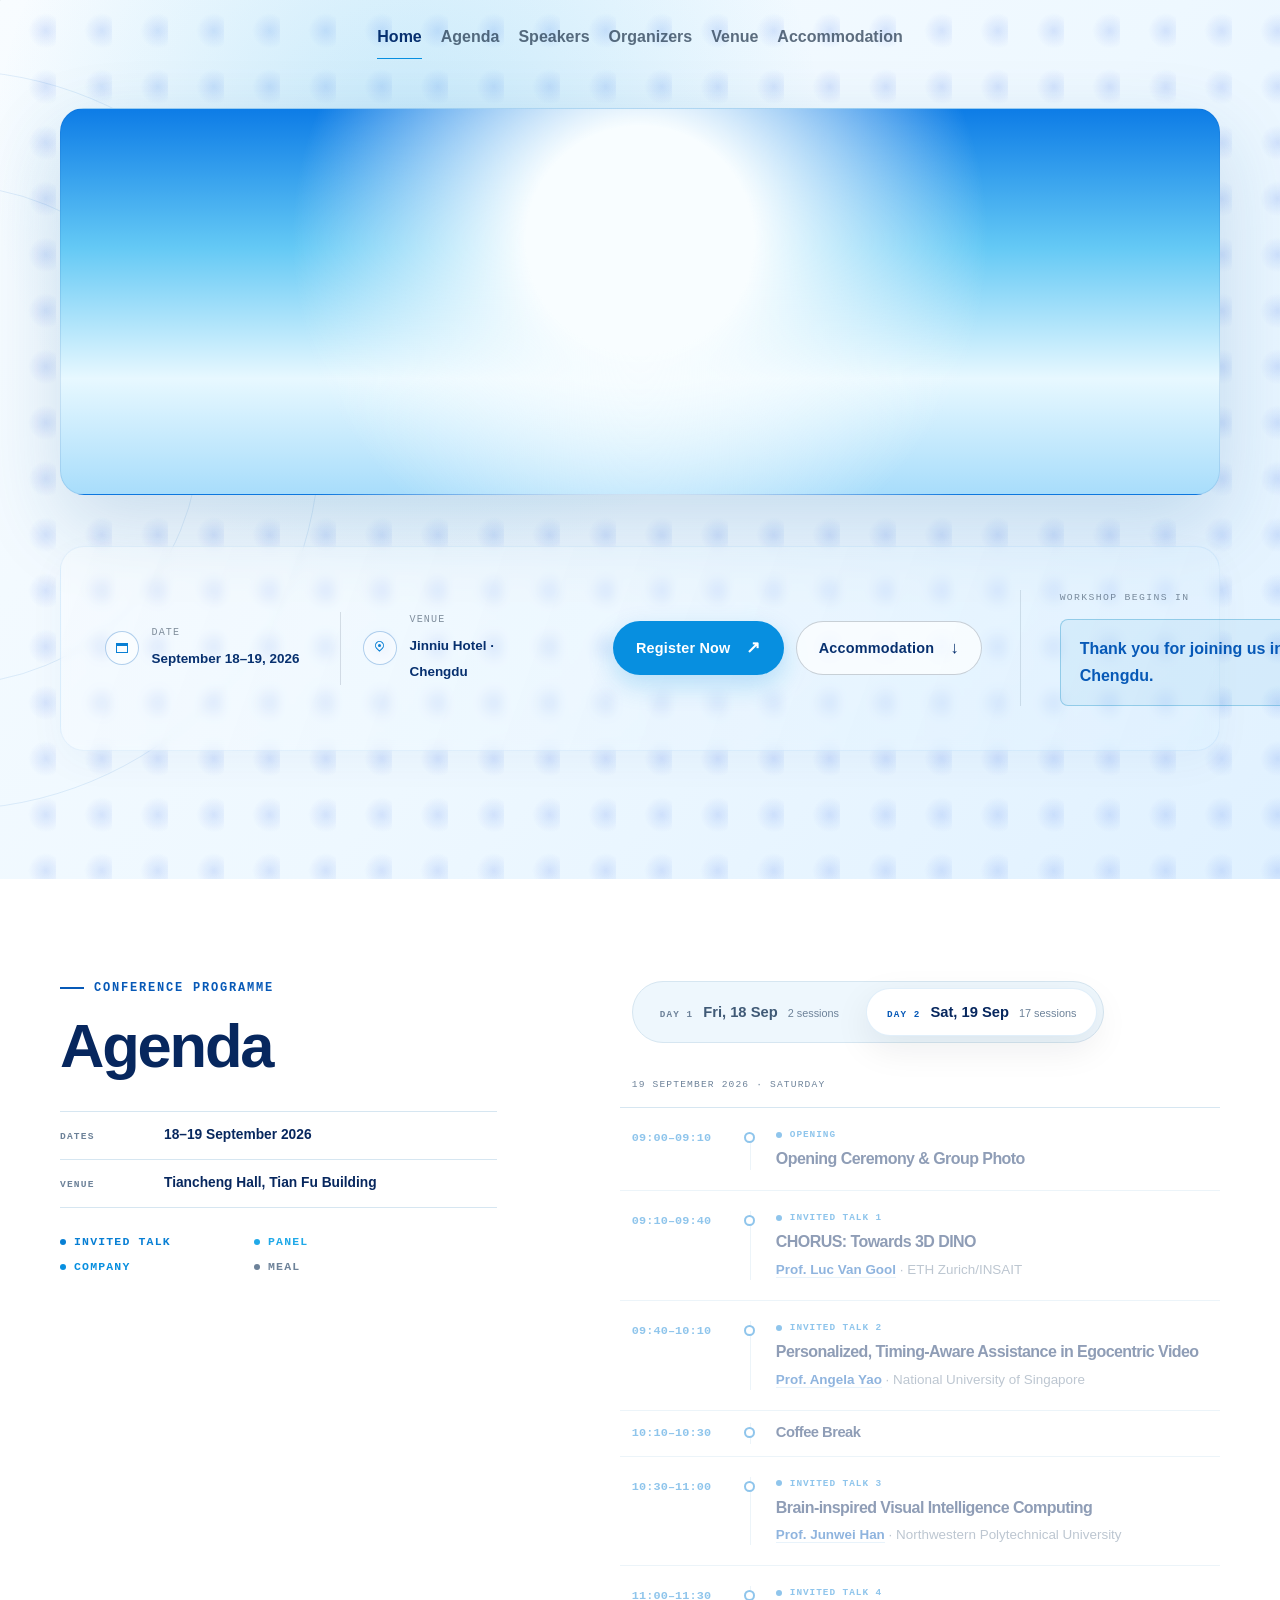
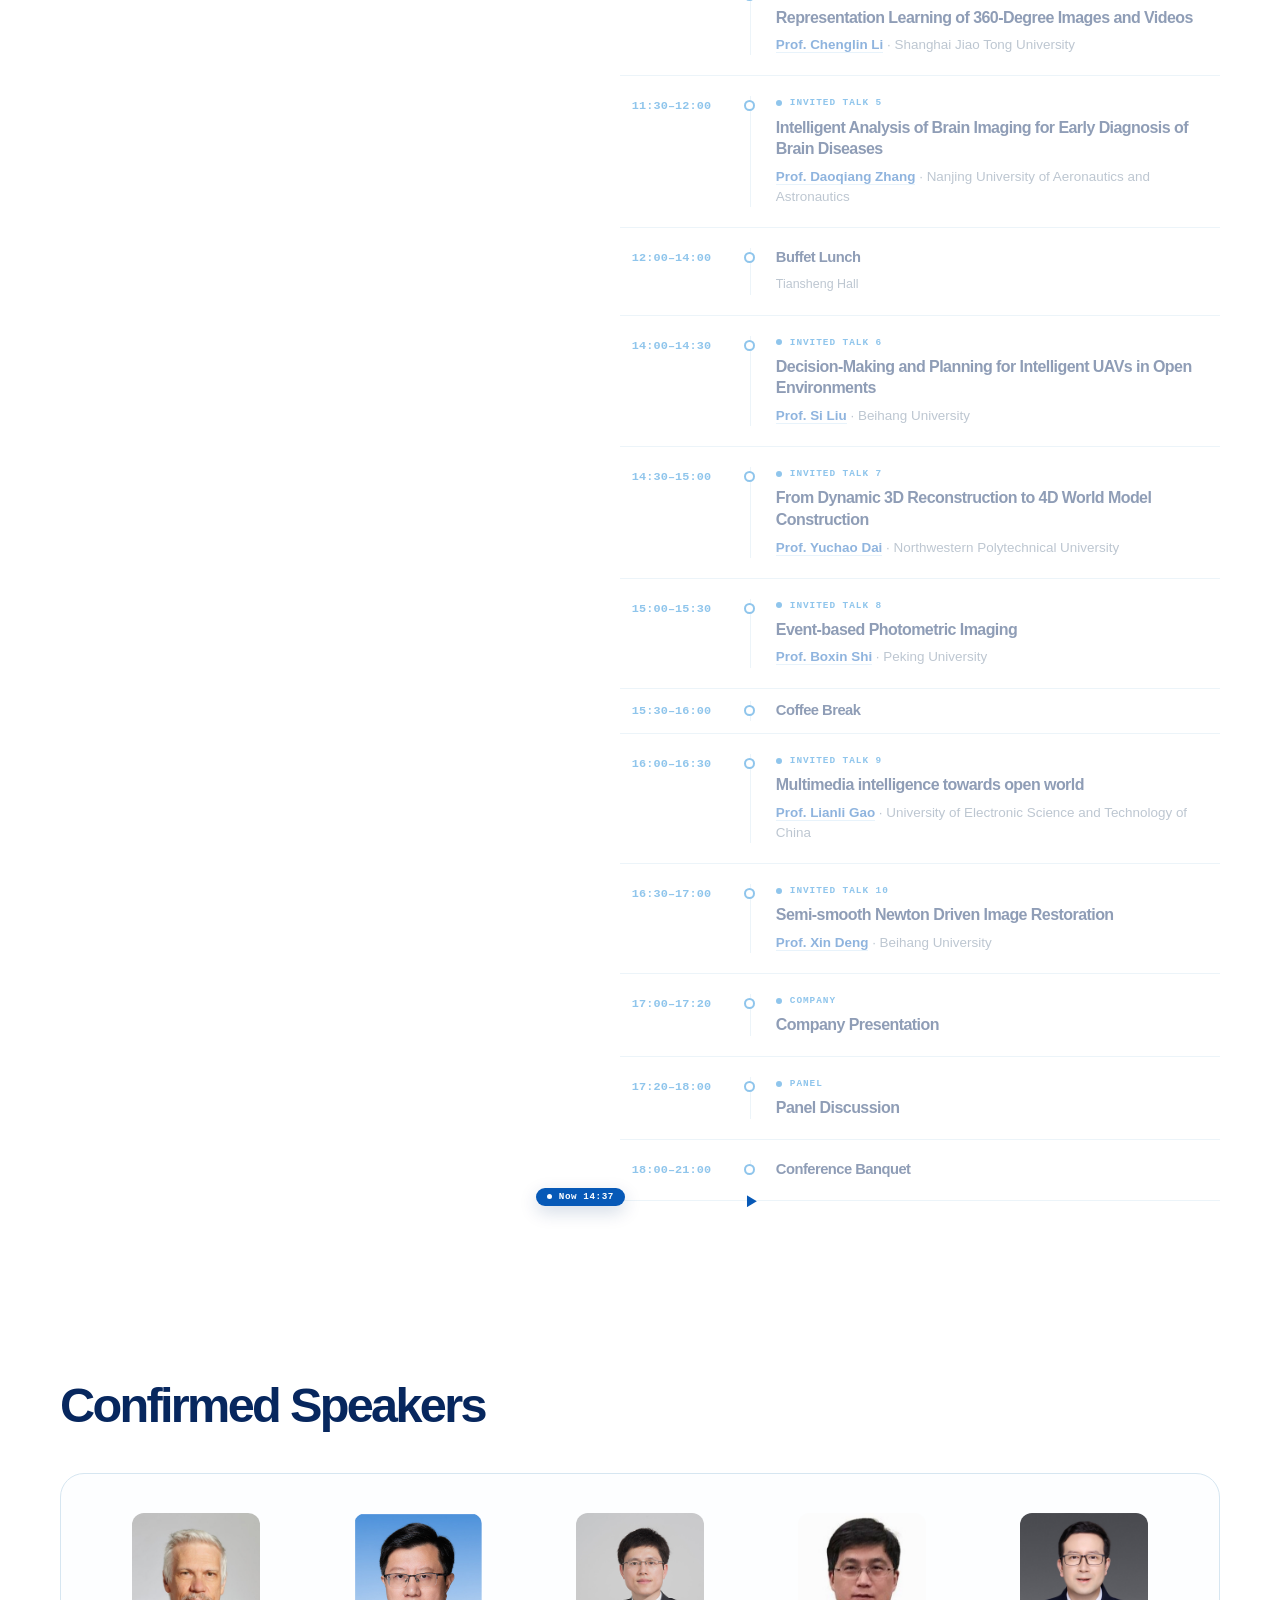
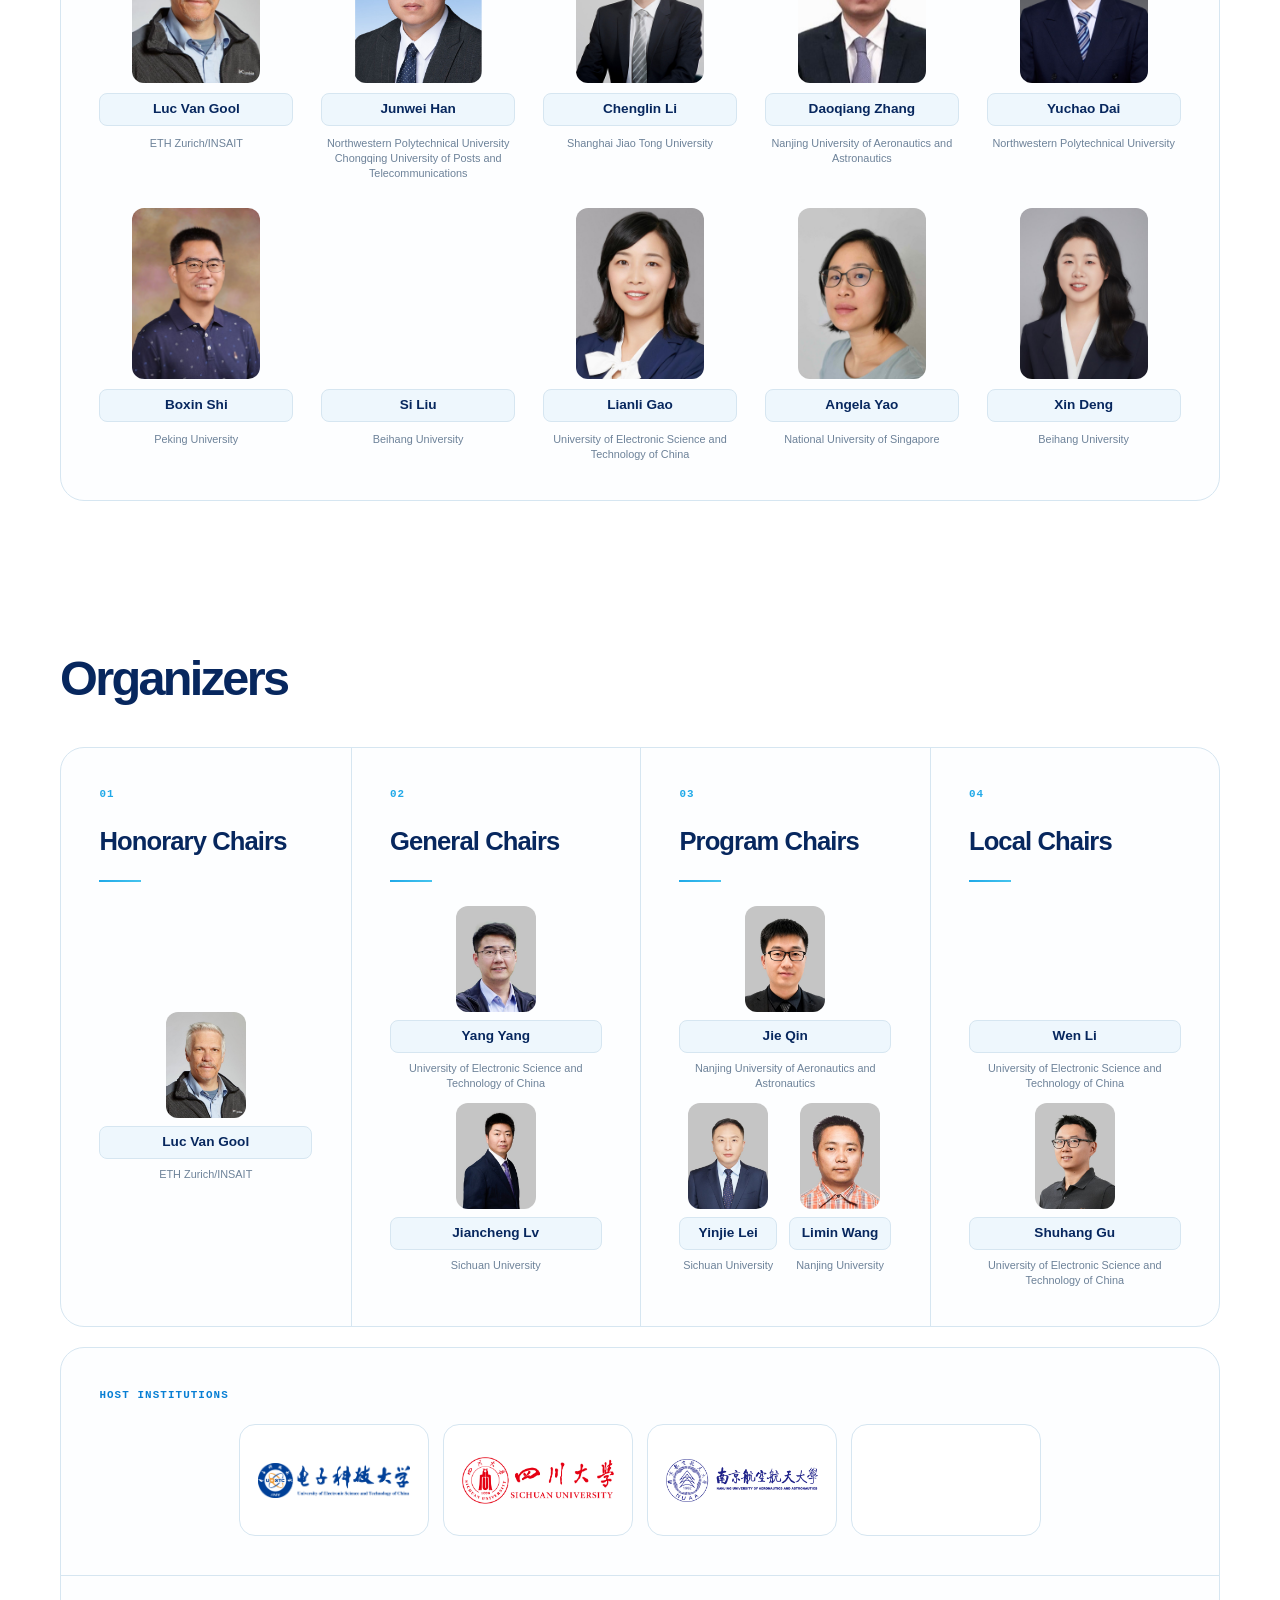
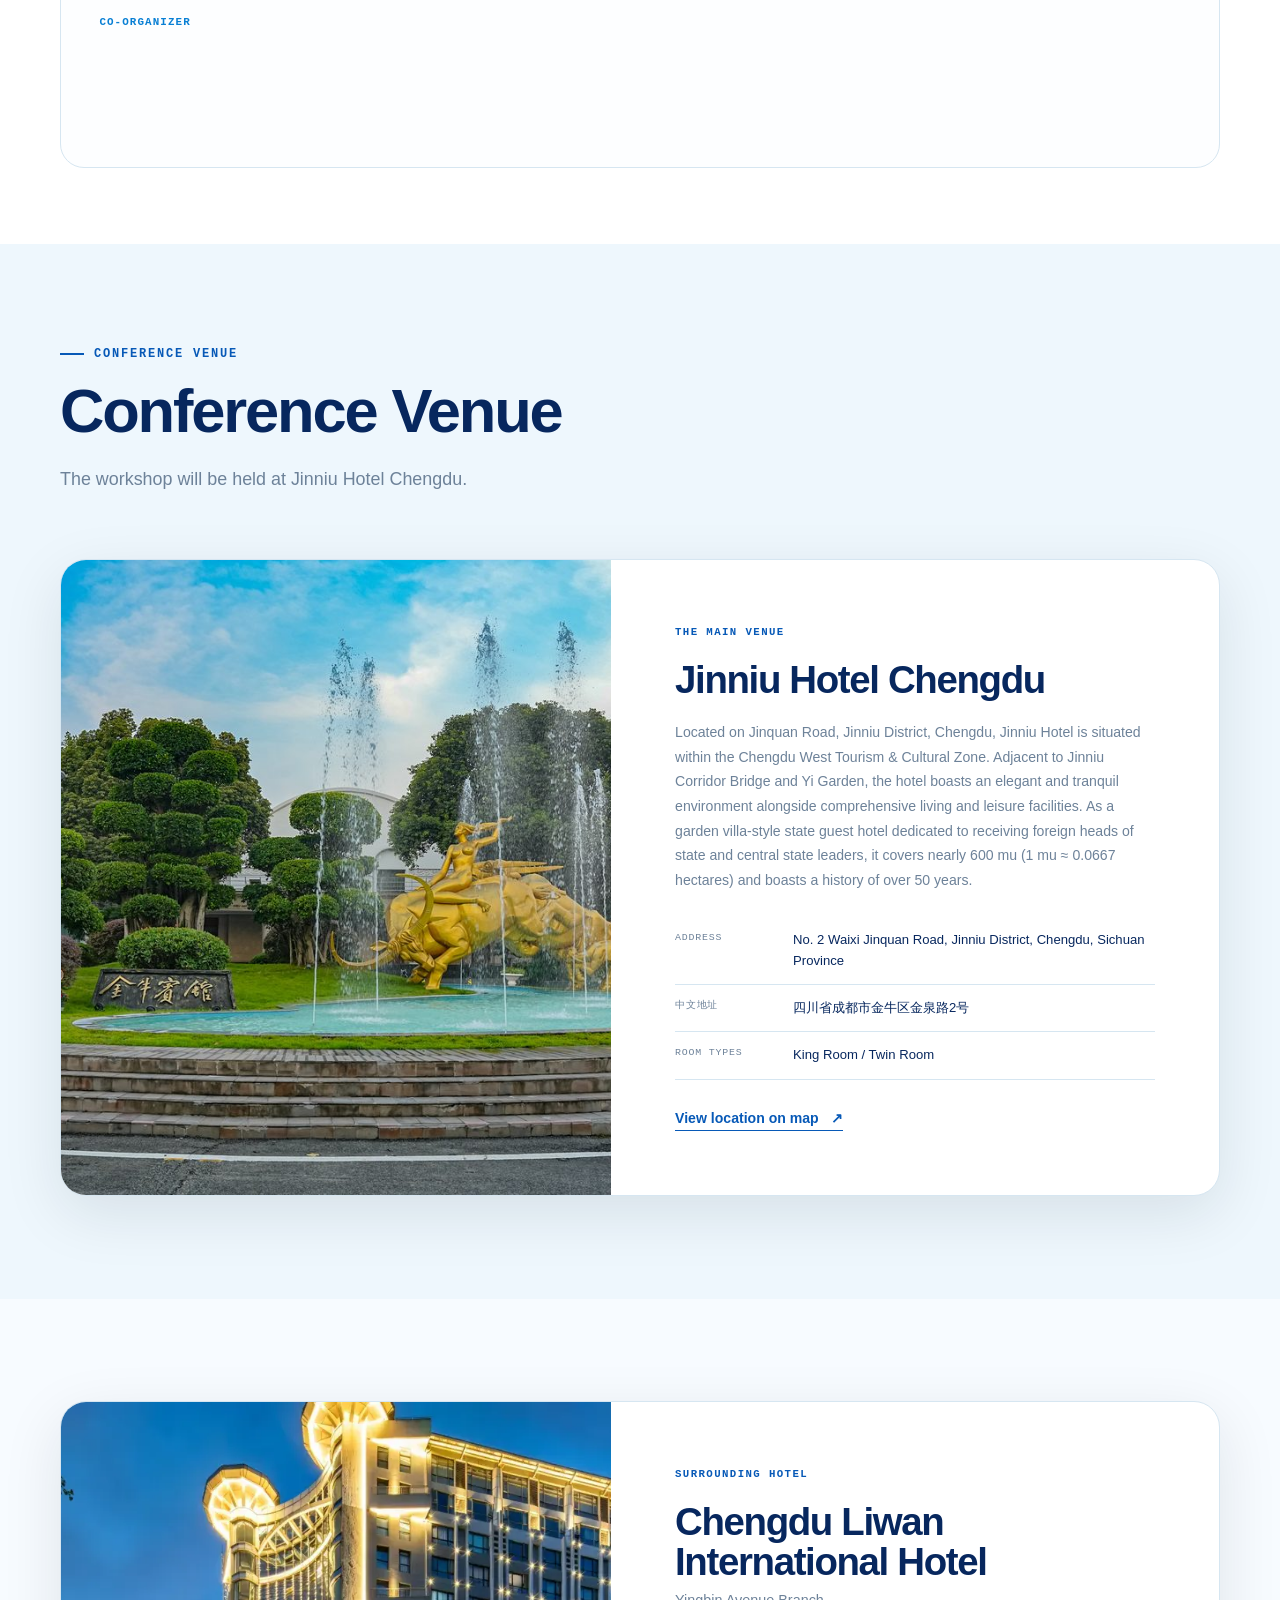
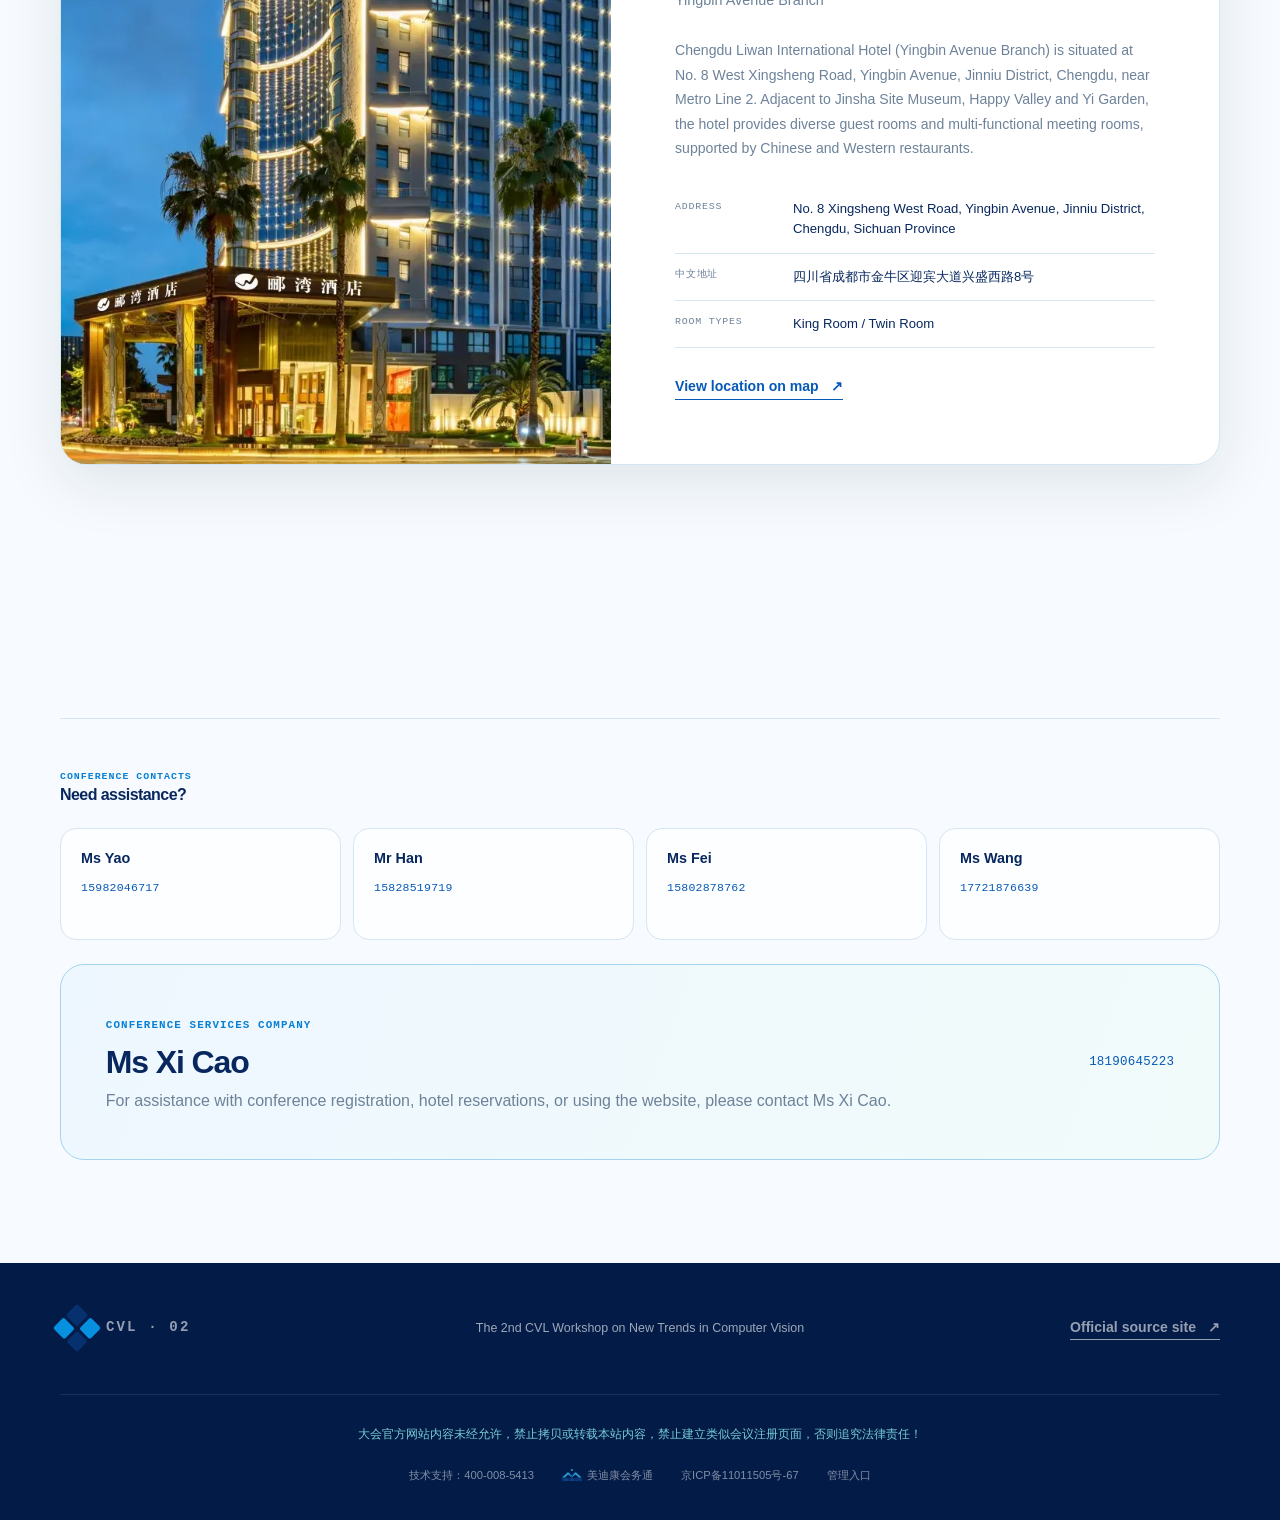
==== commit 00652155: "Label every Day 2 talk as an invited talk and hand Hongkai Xiong's slot to Chenglin Li" ====
--- a/index.html
+++ b/index.html
@@ -1,3 +1,3 @@
-<!DOCTYPE html><html lang="en"><head><meta charSet="utf-8"/><meta name="viewport" content="width=device-width, initial-scale=1"/><link rel="preload" href="/assets/cvl-banner-mobile-0813.jpg" as="image" type="image/jpeg" fetchPriority="high" media="(max-width: 767px)"/><link rel="preload" href="/assets/cvl-banner.jpg" as="image" type="image/jpeg" fetchPriority="high" media="(min-width: 768px)"/><link rel="stylesheet" href="/assets/index-CPCSXMXQ.css" data-rsc-css-href="/assets/index-CPCSXMXQ.css" data-precedence="vite-rsc/importer-resources"/><link rel="modulepreload" href="/assets/layout-segment-context-BG4A7VFd.js" crossorigin=""/><link rel="modulepreload" href="/assets/rolldown-runtime-S-ySWqyJ.js" crossorigin=""/><link rel="modulepreload" href="/assets/index-D6VoQ-ga.js" crossorigin=""/><link rel="modulepreload" href="/assets/framework-DjPHiq1u.js" crossorigin=""/><link rel="modulepreload" href="/assets/MeetingDataBridge-DhP2uK0h.js" crossorigin=""/><link rel="modulepreload" href="/assets/Header-BcV09YQv.js" crossorigin=""/><link rel="modulepreload" href="/assets/data-C0jzi0jp.js" crossorigin=""/><link rel="modulepreload" href="/assets/Hero-CIeOYiyA.js" crossorigin=""/><link rel="modulepreload" href="/assets/AgendaTimeline-BnRLeVCA.js" crossorigin=""/><link rel="modulepreload" href="/assets/image-hEYtn_LD.js" crossorigin=""/><link rel="modulepreload" href="/assets/SafeImage-CgvyPJfr.js" crossorigin=""/><link rel="modulepreload" href="/assets/AssistantSlot-C1ZiXn7h.js" crossorigin=""/><link rel="modulepreload" href="/assets/BackToTop-DcU8imKj.js" crossorigin=""/><link rel="modulepreload" href="/assets/InPageAnchorScroll-DsjLfO0o.js" crossorigin=""/><title>The 2nd CVL Workshop on New Trends in Computer Vision</title><meta name="description" content="Join global scholars and industry practitioners for the 2nd CVL Workshop on New Trends in Computer Vision, September 18–19, 2026 at Jinniu Hotel Chengdu."/><meta property="og:title" content="The 2nd CVL Workshop on New Trends in Computer Vision"/><meta property="og:description" content="Join global scholars and industry practitioners for the 2nd CVL Workshop on New Trends in Computer Vision, September 18–19, 2026 at Jinniu Hotel Chengdu."/><meta property="og:url" content="https://jsjqy.scimeeting.cn/cn/web/index/39242"/><meta property="og:site_name" content="CVL Workshop 2026"/><meta property="og:type" content="website"/><meta property="og:image" content="https://cvl2026.github.io/assets/cvl-banner.jpg"/><meta property="og:image:width" content="6000"/><meta property="og:image:height" content="2000"/><meta property="og:image:alt" content="Official banner for the 2nd CVL Workshop on New Trends in Computer Vision"/><meta name="twitter:card" content="summary_large_image"/><meta name="twitter:title" content="The 2nd CVL Workshop on New Trends in Computer Vision"/><meta name="twitter:description" content="Join global scholars and industry practitioners for the 2nd CVL Workshop on New Trends in Computer Vision, September 18–19, 2026 at Jinniu Hotel Chengdu."/><meta name="twitter:image" content="https://cvl2026.github.io/assets/cvl-banner.jpg"/><link rel="shortcut icon" href="/favicon.png"/><link rel="icon" href="/favicon.png"/><link rel="canonical" href="https://jsjqy.scimeeting.cn/cn/web/index/39242"/><meta name="theme-color" content="#eef8ff"/><link rel="preload" as="image" type="image/jpeg" media="(max-width: 767px)" href="/assets/cvl-banner-mobile-0813.jpg" fetchPriority="high"/><link rel="preload" as="image" type="image/jpeg" media="(min-width: 768px)" href="/assets/cvl-banner.jpg" fetchPriority="high"/><script>self.__VINEXT_RSC_PARAMS__={}</script><script>self.__VINEXT_RSC_NAV__={"pathname":"/","searchParams":[]}</script><link rel="modulepreload" href="/assets/index-D6VoQ-ga.js" />
-</head><body><header class="siteHeader "><div class="headerInner"><nav class="desktopNav" aria-label="Primary navigation"><a href="#home" class="active">Home</a><a href="#agenda" class="">Agenda</a><a href="#speakers" class="">Speakers</a><a href="#organizers" class="">Organizers</a><a href="#venue" class="">Venue</a><a href="#accommodation" class="">Accommodation</a></nav><button class="menuButton " type="button" aria-label="Open navigation menu" aria-expanded="false" aria-controls="mobile-navigation"><span></span><span></span><span></span></button></div><div id="mobile-navigation" class="mobilePanel " aria-hidden="true"><nav aria-label="Mobile navigation"><a href="#home" tabindex="-1"><span>01</span>Home</a><a href="#agenda" tabindex="-1"><span>02</span>Agenda</a><a href="#speakers" tabindex="-1"><span>03</span>Speakers</a><a href="#organizers" tabindex="-1"><span>04</span>Organizers</a><a href="#venue" tabindex="-1"><span>05</span>Venue</a><a href="#accommodation" tabindex="-1"><span>06</span>Accommodation</a></nav></div></header><main><section class="hero heroBanner" id="home"><div class="heroBackdrop" aria-hidden="true"></div><div class="heroInner"><h1 class="visuallyHidden">The 2nd CVL Workshop on New Trends in Computer Vision</h1><div class="heroVisual" aria-label="Official banner for the 2nd CVL Workshop on New Trends in Computer Vision"><picture><source media="(max-width: 767px)" type="image/jpeg" srcSet="/assets/cvl-banner-mobile-0813.jpg"/><img src="/assets/cvl-banner.jpg" alt="2nd CVL Workshop on New Trends in Computer Vision, September 18–19, 2026, Chengdu, China" width="30000" height="10000" loading="eager" fetchPriority="high" decoding="async"/></picture></div><div class="heroCopy"><div class="heroCopyDetails"><div class="heroMeta" aria-label="Conference date and location"><div><span class="metaIcon calendarIcon" aria-hidden="true"></span><p><small>Date</small><strong>September 18–19, 2026</strong></p></div><div><span class="metaIcon locationIcon" aria-hidden="true"></span><p><small>Venue</small><strong>Jinniu Hotel · Chengdu</strong></p></div></div><div class="heroActions"><a class="button buttonGold" href="https://jsjqy.scimeeting.cn/cn/reg/info/39242" target="_blank" rel="noreferrer">Register Now <span aria-hidden="true">↗</span></a><button class="button buttonGhost" type="button">Accommodation <span aria-hidden="true">↓</span></button></div><div class="countdownWrap"><p>Workshop begins in</p><div class="countdown" aria-label="Countdown to the workshop" aria-live="polite"><div class="countdownUnit"><strong>—</strong><span>Days</span></div><div class="countdownUnit"><strong>—</strong><span>Hours</span></div><div class="countdownUnit"><strong>—</strong><span>Minutes</span></div><div class="countdownUnit"><strong>—</strong><span>Seconds</span></div></div></div></div></div></div></section><section class="section agendaSection" id="agenda"><div class="container agendaLayout"><aside class="agendaAside"><header class="sectionHeader "><p class="eyebrow"><span aria-hidden="true"></span>Conference Programme</p><h2>Agenda</h2></header><dl class="agendaMeta"><div><dt>Dates</dt><dd>18–19 September 2026</dd></div><div><dt>Venue</dt><dd>Tiancheng Hall, Tian Fu Building</dd></div></dl><ul class="agendaLegend" aria-label="Session types"><li class="agendaKind agendaKind--keynote"><i aria-hidden="true"></i>Keynote</li><li class="agendaKind agendaKind--invited"><i aria-hidden="true"></i>Invited Talk</li><li class="agendaKind agendaKind--panel"><i aria-hidden="true"></i>Panel</li><li class="agendaKind agendaKind--industry"><i aria-hidden="true"></i>Company</li><li class="agendaKind agendaKind--meal"><i aria-hidden="true"></i>Meal</li></ul></aside><div class="agendaTimeline"><div class="agendaDayBar"><div class="agendaDays" role="tablist" aria-label="Agenda days"><button class="agendaDay" type="button" role="tab" id="agenda-tab-day-1" aria-selected="false" aria-controls="agenda-panel-day-1" tabindex="-1"><span class="agendaDayLabel">Day 1</span><strong>Fri, 18 Sep</strong><span class="agendaDayCount">2<!-- --> sessions</span></button><button class="agendaDay isActive" type="button" role="tab" id="agenda-tab-day-2" aria-selected="true" aria-controls="agenda-panel-day-2" tabindex="0"><span class="agendaDayLabel">Day 2</span><strong>Sat, 19 Sep</strong><span class="agendaDayCount">17<!-- --> sessions</span></button></div></div><section class="agendaDayPanel" id="agenda-panel-day-1" role="tabpanel" aria-labelledby="agenda-tab-day-1" hidden=""><p class="agendaDayNote">18 September 2026<!-- --> · <!-- -->Friday</p><div class="agendaListWrap"><ol class="agendaList"><li id="agenda-day-1-registration" class="agendaItem agendaItem--registration" data-kind="registration" data-start="2026-09-18T13:00" data-end="2026-09-18T19:00"><span class="agendaTime"><time dateTime="2026-09-18T13:00:00+08:00">13:00–19:00</time><span class="visuallyHidden"> <!-- -->China Standard Time</span></span><span class="agendaRail" aria-hidden="true"><i></i></span><div class="agendaBody"><h3 class="agendaTitle">Registration</h3></div></li><li id="agenda-day-1-dinner" class="agendaItem agendaItem--meal" data-kind="meal" data-start="2026-09-18T18:00" data-end="2026-09-18T19:30"><span class="agendaTime"><time dateTime="2026-09-18T18:00:00+08:00">18:00–19:30</time><span class="visuallyHidden"> <!-- -->China Standard Time</span></span><span class="agendaRail" aria-hidden="true"><i></i></span><div class="agendaBody"><h3 class="agendaTitle">Buffet Dinner</h3><p class="agendaNote">Tiansheng Hall</p></div></li></ol></div></section><section class="agendaDayPanel" id="agenda-panel-day-2" role="tabpanel" aria-labelledby="agenda-tab-day-2"><p class="agendaDayNote">19 September 2026<!-- --> · <!-- -->Saturday</p><div class="agendaListWrap"><ol class="agendaList"><li id="agenda-day-2-opening" class="agendaItem agendaItem--ceremony" data-kind="ceremony" data-start="2026-09-19T09:00" data-end="2026-09-19T09:10"><span class="agendaTime"><time dateTime="2026-09-19T09:00:00+08:00">09:00–09:10</time><span class="visuallyHidden"> <!-- -->China Standard Time</span></span><span class="agendaRail" aria-hidden="true"><i></i></span><div class="agendaBody"><p class="agendaTopline"><span class="agendaKind"><i aria-hidden="true"></i>Opening</span></p><h3 class="agendaTitle">Opening Ceremony &amp; Group Photo</h3></div></li><li id="agenda-day-2-keynote-1" class="agendaItem agendaItem--keynote" data-kind="keynote" data-start="2026-09-19T09:10" data-end="2026-09-19T09:40"><span class="agendaTime"><time dateTime="2026-09-19T09:10:00+08:00">09:10–09:40</time><span class="visuallyHidden"> <!-- -->China Standard Time</span></span><span class="agendaRail" aria-hidden="true"><i></i></span><div class="agendaBody"><p class="agendaTopline"><span class="agendaKind"><i aria-hidden="true"></i>Keynote</span></p><h3 class="agendaTitle">CHORUS: Towards 3D DINO</h3><p class="agendaSpeaker"><a class="agendaPersonLink" href="#speaker-luc-van-gool"><strong>Prof. Luc Van Gool</strong></a><span class="agendaAffiliation"> <!-- -->· <!-- -->ETH Zurich/INSAIT</span></p></div></li><li id="agenda-day-2-keynote-2" class="agendaItem agendaItem--keynote" data-kind="keynote" data-start="2026-09-19T09:40" data-end="2026-09-19T10:10"><span class="agendaTime"><time dateTime="2026-09-19T09:40:00+08:00">09:40–10:10</time><span class="visuallyHidden"> <!-- -->China Standard Time</span></span><span class="agendaRail" aria-hidden="true"><i></i></span><div class="agendaBody"><p class="agendaTopline"><span class="agendaKind"><i aria-hidden="true"></i>Keynote</span></p><h3 class="agendaTitle">Personalized, Timing-Aware Assistance in Egocentric Video</h3><p class="agendaSpeaker"><a class="agendaPersonLink" href="#speaker-angela-yao"><strong>Prof. Angela Yao</strong></a><span class="agendaAffiliation"> <!-- -->· <!-- -->National University of Singapore</span></p></div></li><li id="agenda-day-2-break-1" class="agendaItem agendaItem--break isBreak" data-kind="break" data-start="2026-09-19T10:10" data-end="2026-09-19T10:30"><span class="agendaTime"><time dateTime="2026-09-19T10:10:00+08:00">10:10–10:30</time><span class="visuallyHidden"> <!-- -->China Standard Time</span></span><span class="agendaRail" aria-hidden="true"><i></i></span><div class="agendaBody"><h3 class="agendaTitle">Coffee Break</h3></div></li><li id="agenda-day-2-keynote-3" class="agendaItem agendaItem--keynote" data-kind="keynote" data-start="2026-09-19T10:30" data-end="2026-09-19T11:00"><span class="agendaTime"><time dateTime="2026-09-19T10:30:00+08:00">10:30–11:00</time><span class="visuallyHidden"> <!-- -->China Standard Time</span></span><span class="agendaRail" aria-hidden="true"><i></i></span><div class="agendaBody"><p class="agendaTopline"><span class="agendaKind"><i aria-hidden="true"></i>Keynote</span></p><h3 class="agendaTitle">Brain-inspired Visual Intelligence Computing</h3><p class="agendaSpeaker"><a class="agendaPersonLink" href="#speaker-junwei-han"><strong>Prof. Junwei Han</strong></a><span class="agendaAffiliation"> <!-- -->· <!-- -->Northwestern Polytechnical University</span></p></div></li><li id="agenda-day-2-keynote-4" class="agendaItem agendaItem--keynote" data-kind="keynote" data-start="2026-09-19T11:00" data-end="2026-09-19T11:30"><span class="agendaTime"><time dateTime="2026-09-19T11:00:00+08:00">11:00–11:30</time><span class="visuallyHidden"> <!-- -->China Standard Time</span></span><span class="agendaRail" aria-hidden="true"><i></i></span><div class="agendaBody"><p class="agendaTopline"><span class="agendaKind"><i aria-hidden="true"></i>Keynote</span></p><h3 class="agendaTitle">Multimedia Signal Representation: From Planes, Geometry to Topology</h3><p class="agendaSpeaker"><a class="agendaPersonLink" href="#speaker-hongkai-xiong"><strong>Prof. Hongkai Xiong</strong></a><span class="agendaAffiliation"> <!-- -->· <!-- -->Shanghai Jiao Tong University</span></p></div></li><li id="agenda-day-2-keynote-5" class="agendaItem agendaItem--keynote" data-kind="keynote" data-start="2026-09-19T11:30" data-end="2026-09-19T12:00"><span class="agendaTime"><time dateTime="2026-09-19T11:30:00+08:00">11:30–12:00</time><span class="visuallyHidden"> <!-- -->China Standard Time</span></span><span class="agendaRail" aria-hidden="true"><i></i></span><div class="agendaBody"><p class="agendaTopline"><span class="agendaKind"><i aria-hidden="true"></i>Keynote</span></p><h3 class="agendaTitle">Intelligent Analysis of Brain Imaging for Early Diagnosis of Brain Diseases</h3><p class="agendaSpeaker"><a class="agendaPersonLink" href="#speaker-daoqiang-zhang"><strong>Prof. Daoqiang Zhang</strong></a><span class="agendaAffiliation"> <!-- -->· <!-- -->Nanjing University of Aeronautics and Astronautics</span></p></div></li><li id="agenda-day-2-lunch" class="agendaItem agendaItem--meal" data-kind="meal" data-start="2026-09-19T12:00" data-end="2026-09-19T14:00"><span class="agendaTime"><time dateTime="2026-09-19T12:00:00+08:00">12:00–14:00</time><span class="visuallyHidden"> <!-- -->China Standard Time</span></span><span class="agendaRail" aria-hidden="true"><i></i></span><div class="agendaBody"><h3 class="agendaTitle">Buffet Lunch</h3><p class="agendaNote">Tiansheng Hall</p></div></li><li id="agenda-day-2-invited-1" class="agendaItem agendaItem--invited" data-kind="invited" data-start="2026-09-19T14:00" data-end="2026-09-19T14:30"><span class="agendaTime"><time dateTime="2026-09-19T14:00:00+08:00">14:00–14:30</time><span class="visuallyHidden"> <!-- -->China Standard Time</span></span><span class="agendaRail" aria-hidden="true"><i></i></span><div class="agendaBody"><p class="agendaTopline"><span class="agendaKind"><i aria-hidden="true"></i>Invited Talk 1</span></p><h3 class="agendaTitle">Decision-Making and Planning for Intelligent UAVs in Open Environments</h3><p class="agendaSpeaker"><a class="agendaPersonLink" href="#speaker-si-liu"><strong>Prof. Si Liu</strong></a><span class="agendaAffiliation"> <!-- -->· <!-- -->Beihang University</span></p></div></li><li id="agenda-day-2-invited-2" class="agendaItem agendaItem--invited" data-kind="invited" data-start="2026-09-19T14:30" data-end="2026-09-19T15:00"><span class="agendaTime"><time dateTime="2026-09-19T14:30:00+08:00">14:30–15:00</time><span class="visuallyHidden"> <!-- -->China Standard Time</span></span><span class="agendaRail" aria-hidden="true"><i></i></span><div class="agendaBody"><p class="agendaTopline"><span class="agendaKind"><i aria-hidden="true"></i>Invited Talk 2</span></p><h3 class="agendaTitle">From Dynamic 3D Reconstruction to 4D World Model Construction</h3><p class="agendaSpeaker"><a class="agendaPersonLink" href="#speaker-yuchao-dai"><strong>Prof. Yuchao Dai</strong></a><span class="agendaAffiliation"> <!-- -->· <!-- -->Northwestern Polytechnical University</span></p></div></li><li id="agenda-day-2-invited-3" class="agendaItem agendaItem--invited" data-kind="invited" data-start="2026-09-19T15:00" data-end="2026-09-19T15:30"><span class="agendaTime"><time dateTime="2026-09-19T15:00:00+08:00">15:00–15:30</time><span class="visuallyHidden"> <!-- -->China Standard Time</span></span><span class="agendaRail" aria-hidden="true"><i></i></span><div class="agendaBody"><p class="agendaTopline"><span class="agendaKind"><i aria-hidden="true"></i>Invited Talk 3</span></p><h3 class="agendaTitle">Event-based Photometric Imaging</h3><p class="agendaSpeaker"><a class="agendaPersonLink" href="#speaker-boxin-shi"><strong>Prof. Boxin Shi</strong></a><span class="agendaAffiliation"> <!-- -->· <!-- -->Peking University</span></p></div></li><li id="agenda-day-2-break-2" class="agendaItem agendaItem--break isBreak" data-kind="break" data-start="2026-09-19T15:30" data-end="2026-09-19T16:00"><span class="agendaTime"><time dateTime="2026-09-19T15:30:00+08:00">15:30–16:00</time><span class="visuallyHidden"> <!-- -->China Standard Time</span></span><span class="agendaRail" aria-hidden="true"><i></i></span><div class="agendaBody"><h3 class="agendaTitle">Coffee Break</h3></div></li><li id="agenda-day-2-invited-4" class="agendaItem agendaItem--invited" data-kind="invited" data-start="2026-09-19T16:00" data-end="2026-09-19T16:30"><span class="agendaTime"><time dateTime="2026-09-19T16:00:00+08:00">16:00–16:30</time><span class="visuallyHidden"> <!-- -->China Standard Time</span></span><span class="agendaRail" aria-hidden="true"><i></i></span><div class="agendaBody"><p class="agendaTopline"><span class="agendaKind"><i aria-hidden="true"></i>Invited Talk 4</span></p><h3 class="agendaTitle">Multimedia intelligence towards open world</h3><p class="agendaSpeaker"><a class="agendaPersonLink" href="#speaker-lianli-gao"><strong>Prof. Lianli Gao</strong></a><span class="agendaAffiliation"> <!-- -->· <!-- -->University of Electronic Science and Technology of China</span></p></div></li><li id="agenda-day-2-invited-5" class="agendaItem agendaItem--invited" data-kind="invited" data-start="2026-09-19T16:30" data-end="2026-09-19T17:00"><span class="agendaTime"><time dateTime="2026-09-19T16:30:00+08:00">16:30–17:00</time><span class="visuallyHidden"> <!-- -->China Standard Time</span></span><span class="agendaRail" aria-hidden="true"><i></i></span><div class="agendaBody"><p class="agendaTopline"><span class="agendaKind"><i aria-hidden="true"></i>Invited Talk 5</span></p><h3 class="agendaTitle">Semi-smooth Newton Driven Image Restoration</h3><p class="agendaSpeaker"><a class="agendaPersonLink" href="#speaker-xin-deng"><strong>Prof. Xin Deng</strong></a><span class="agendaAffiliation"> <!-- -->· <!-- -->Beihang University</span></p></div></li><li id="agenda-day-2-company" class="agendaItem agendaItem--industry" data-kind="industry" data-start="2026-09-19T17:00" data-end="2026-09-19T17:20"><span class="agendaTime"><time dateTime="2026-09-19T17:00:00+08:00">17:00–17:20</time><span class="visuallyHidden"> <!-- -->China Standard Time</span></span><span class="agendaRail" aria-hidden="true"><i></i></span><div class="agendaBody"><p class="agendaTopline"><span class="agendaKind"><i aria-hidden="true"></i>Company</span></p><h3 class="agendaTitle">Company Presentation</h3></div></li><li id="agenda-day-2-panel" class="agendaItem agendaItem--panel" data-kind="panel" data-start="2026-09-19T17:20" data-end="2026-09-19T18:00"><span class="agendaTime"><time dateTime="2026-09-19T17:20:00+08:00">17:20–18:00</time><span class="visuallyHidden"> <!-- -->China Standard Time</span></span><span class="agendaRail" aria-hidden="true"><i></i></span><div class="agendaBody"><p class="agendaTopline"><span class="agendaKind"><i aria-hidden="true"></i>Panel</span></p><h3 class="agendaTitle">Panel Discussion</h3></div></li><li id="agenda-day-2-banquet" class="agendaItem agendaItem--meal" data-kind="meal" data-start="2026-09-19T18:00" data-end="2026-09-19T21:00"><span class="agendaTime"><time dateTime="2026-09-19T18:00:00+08:00">18:00–21:00</time><span class="visuallyHidden"> <!-- -->China Standard Time</span></span><span class="agendaRail" aria-hidden="true"><i></i></span><div class="agendaBody"><h3 class="agendaTitle">Conference Banquet</h3></div></li></ol></div></section></div></div></section><section class="section organizersSection speakersSection" id="speakers"><div class="container"><h2 class="organizersTitle">Confirmed Speakers</h2><div class="speakerGrid" aria-label="Confirmed speakers"><div class="speakerCard" id="speaker-luc-van-gool"><img src="/assets/committee/luc-van-gool.jpg" alt="Luc Van Gool" width="600" height="800" loading="lazy" decoding="async" srcSet="/assets/committee/luc-van-gool.jpg 640w, /assets/committee/luc-van-gool.jpg 750w, /assets/committee/luc-van-gool.jpg 828w, /assets/committee/luc-van-gool.jpg 1080w, /assets/committee/luc-van-gool.jpg 1200w" class="chairPhoto" data-nimg="1"/><div class="chairMemberName">Luc Van Gool</div><div class="chairMemberBio">ETH Zurich/INSAIT</div></div><div class="speakerCard" id="speaker-junwei-han"><img src="/assets/speakers/junwei-han.jpg" alt="Junwei Han" width="600" height="800" loading="lazy" decoding="async" srcSet="/assets/speakers/junwei-han.jpg 640w, /assets/speakers/junwei-han.jpg 750w, /assets/speakers/junwei-han.jpg 828w, /assets/speakers/junwei-han.jpg 1080w, /assets/speakers/junwei-han.jpg 1200w" class="chairPhoto" data-nimg="1"/><div class="chairMemberName">Junwei Han</div><div class="chairMemberBio">Northwestern Polytechnical University
-Chongqing University of Posts and Telecommunications</div></div><div class="speakerCard" id="speaker-hongkai-xiong"><img src="/assets/speakers/hongkai-xiong.jpg" alt="Hongkai Xiong" width="600" height="800" loading="lazy" decoding="async" srcSet="/assets/speakers/hongkai-xiong.jpg 640w, /assets/speakers/hongkai-xiong.jpg 750w, /assets/speakers/hongkai-xiong.jpg 828w, /assets/speakers/hongkai-xiong.jpg 1080w, /assets/speakers/hongkai-xiong.jpg 1200w" class="chairPhoto" data-nimg="1"/><div class="chairMemberName">Hongkai Xiong</div><div class="chairMemberBio">Shanghai Jiao Tong University</div></div><div class="speakerCard" id="speaker-daoqiang-zhang"><img src="/assets/speakers/zhang-daoqiang.jpg" alt="Daoqiang Zhang" width="600" height="800" loading="lazy" decoding="async" srcSet="/assets/speakers/zhang-daoqiang.jpg 640w, /assets/speakers/zhang-daoqiang.jpg 750w, /assets/speakers/zhang-daoqiang.jpg 828w, /assets/speakers/zhang-daoqiang.jpg 1080w, /assets/speakers/zhang-daoqiang.jpg 1200w" class="chairPhoto" data-nimg="1"/><div class="chairMemberName">Daoqiang Zhang</div><div class="chairMemberBio">Nanjing University of Aeronautics and Astronautics</div></div><div class="speakerCard" id="speaker-yuchao-dai"><img src="/assets/speakers/dai-yuchao.jpg" alt="Yuchao Dai" width="600" height="800" loading="lazy" decoding="async" srcSet="/assets/speakers/dai-yuchao.jpg 640w, /assets/speakers/dai-yuchao.jpg 750w, /assets/speakers/dai-yuchao.jpg 828w, /assets/speakers/dai-yuchao.jpg 1080w, /assets/speakers/dai-yuchao.jpg 1200w" class="chairPhoto" data-nimg="1"/><div class="chairMemberName">Yuchao Dai</div><div class="chairMemberBio">Northwestern Polytechnical University</div></div><div class="speakerCard" id="speaker-boxin-shi"><img src="/assets/speakers/boxin-shi.jpg" alt="Boxin Shi" width="600" height="800" loading="lazy" decoding="async" srcSet="/assets/speakers/boxin-shi.jpg 640w, /assets/speakers/boxin-shi.jpg 750w, /assets/speakers/boxin-shi.jpg 828w, /assets/speakers/boxin-shi.jpg 1080w, /assets/speakers/boxin-shi.jpg 1200w" class="chairPhoto" data-nimg="1"/><div class="chairMemberName">Boxin Shi</div><div class="chairMemberBio">Peking University</div></div><div class="speakerCard" id="speaker-si-liu"><img src="/assets/speakers/liu-cai.jpg" alt="Si Liu" width="600" height="800" loading="lazy" decoding="async" srcSet="/assets/speakers/liu-cai.jpg 640w, /assets/speakers/liu-cai.jpg 750w, /assets/speakers/liu-cai.jpg 828w, /assets/speakers/liu-cai.jpg 1080w, /assets/speakers/liu-cai.jpg 1200w" class="chairPhoto" data-nimg="1"/><div class="chairMemberName">Si Liu</div><div class="chairMemberBio">Beihang University</div></div><div class="speakerCard" id="speaker-lianli-gao"><img src="/assets/speakers/gao-lianli.jpg" alt="Lianli Gao" width="600" height="800" loading="lazy" decoding="async" srcSet="/assets/speakers/gao-lianli.jpg 640w, /assets/speakers/gao-lianli.jpg 750w, /assets/speakers/gao-lianli.jpg 828w, /assets/speakers/gao-lianli.jpg 1080w, /assets/speakers/gao-lianli.jpg 1200w" class="chairPhoto" data-nimg="1"/><div class="chairMemberName">Lianli Gao</div><div class="chairMemberBio">University of Electronic Science and Technology of China</div></div><div class="speakerCard" id="speaker-angela-yao"><img src="/assets/speakers/angela-yao.jpg" alt="Angela Yao" width="600" height="800" loading="lazy" decoding="async" srcSet="/assets/speakers/angela-yao.jpg 640w, /assets/speakers/angela-yao.jpg 750w, /assets/speakers/angela-yao.jpg 828w, /assets/speakers/angela-yao.jpg 1080w, /assets/speakers/angela-yao.jpg 1200w" class="chairPhoto" data-nimg="1"/><div class="chairMemberName">Angela Yao</div><div class="chairMemberBio">National University of Singapore</div></div><div class="speakerCard" id="speaker-xin-deng"><img src="/assets/speakers/deng-xin.jpg" alt="Xin Deng" width="600" height="800" loading="lazy" decoding="async" srcSet="/assets/speakers/deng-xin.jpg 640w, /assets/speakers/deng-xin.jpg 750w, /assets/speakers/deng-xin.jpg 828w, /assets/speakers/deng-xin.jpg 1080w, /assets/speakers/deng-xin.jpg 1200w" class="chairPhoto" data-nimg="1"/><div class="chairMemberName">Xin Deng</div><div class="chairMemberBio">Beihang University</div></div></div></div></section><section class="section organizersSection" id="organizers"><div class="container"><h2 class="organizersTitle">Organizers</h2><div class="chairGrid" aria-label="Conference chairs"><article class="chairCard chairCard--honorary"><span class="chairNumber">01</span><h3>Honorary Chairs</h3><span class="chairRoleLine" aria-hidden="true"></span><div class="chairMembers"><div class="chairMember" id="chair-luc-van-gool"><img src="/assets/committee/luc-van-gool.jpg" alt="Luc Van Gool" width="600" height="800" loading="lazy" decoding="async" srcSet="/assets/committee/luc-van-gool.jpg 640w, /assets/committee/luc-van-gool.jpg 750w, /assets/committee/luc-van-gool.jpg 828w, /assets/committee/luc-van-gool.jpg 1080w, /assets/committee/luc-van-gool.jpg 1200w" class="chairPhoto" data-nimg="1"/><div class="chairMemberName">Luc Van Gool</div><div class="chairMemberBio">ETH Zurich/INSAIT</div></div></div></article><article class="chairCard"><span class="chairNumber">02</span><h3>General Chairs</h3><span class="chairRoleLine" aria-hidden="true"></span><div class="chairMembers"><div class="chairMember" id="chair-yang-yang"><img src="/assets/committee/yang-yang.jpg" alt="Yang Yang" width="600" height="800" loading="lazy" decoding="async" srcSet="/assets/committee/yang-yang.jpg 640w, /assets/committee/yang-yang.jpg 750w, /assets/committee/yang-yang.jpg 828w, /assets/committee/yang-yang.jpg 1080w, /assets/committee/yang-yang.jpg 1200w" class="chairPhoto" data-nimg="1"/><div class="chairMemberName">Yang Yang</div><div class="chairMemberBio">University of Electronic Science and Technology of China</div></div><div class="chairMember" id="chair-jiancheng-lv"><img src="/assets/committee/jiancheng-lv.jpg" alt="Jiancheng Lv" width="600" height="800" loading="lazy" decoding="async" srcSet="/assets/committee/jiancheng-lv.jpg 640w, /assets/committee/jiancheng-lv.jpg 750w, /assets/committee/jiancheng-lv.jpg 828w, /assets/committee/jiancheng-lv.jpg 1080w, /assets/committee/jiancheng-lv.jpg 1200w" class="chairPhoto" data-nimg="1"/><div class="chairMemberName">Jiancheng Lv</div><div class="chairMemberBio">Sichuan University</div></div></div></article><article class="chairCard"><span class="chairNumber">03</span><h3>Program Chairs</h3><span class="chairRoleLine" aria-hidden="true"></span><div class="chairMembers"><div class="chairMember" id="chair-jie-qin"><img src="/assets/committee/jie-qin.jpg" alt="Jie Qin" width="600" height="800" loading="lazy" decoding="async" srcSet="/assets/committee/jie-qin.jpg 640w, /assets/committee/jie-qin.jpg 750w, /assets/committee/jie-qin.jpg 828w, /assets/committee/jie-qin.jpg 1080w, /assets/committee/jie-qin.jpg 1200w" class="chairPhoto" data-nimg="1"/><div class="chairMemberName">Jie Qin</div><div class="chairMemberBio">Nanjing University of Aeronautics and Astronautics</div></div><div class="chairMember" id="chair-yinjie-lei"><img src="/assets/committee/yinjie-lei.jpg" alt="Yinjie Lei" width="600" height="800" loading="lazy" decoding="async" srcSet="/assets/committee/yinjie-lei.jpg 640w, /assets/committee/yinjie-lei.jpg 750w, /assets/committee/yinjie-lei.jpg 828w, /assets/committee/yinjie-lei.jpg 1080w, /assets/committee/yinjie-lei.jpg 1200w" class="chairPhoto" data-nimg="1"/><div class="chairMemberName">Yinjie Lei</div><div class="chairMemberBio">Sichuan University</div></div><div class="chairMember" id="chair-limin-wang"><img src="/assets/committee/limin-wang.jpg" alt="Limin Wang" width="600" height="800" loading="lazy" decoding="async" srcSet="/assets/committee/limin-wang.jpg 640w, /assets/committee/limin-wang.jpg 750w, /assets/committee/limin-wang.jpg 828w, /assets/committee/limin-wang.jpg 1080w, /assets/committee/limin-wang.jpg 1200w" class="chairPhoto" data-nimg="1"/><div class="chairMemberName">Limin Wang</div><div class="chairMemberBio">Nanjing University</div></div></div></article><article class="chairCard"><span class="chairNumber">04</span><h3>Local Chairs</h3><span class="chairRoleLine" aria-hidden="true"></span><div class="chairMembers"><div class="chairMember" id="chair-wen-li"><img src="/assets/committee/wen-li.jpg" alt="Wen Li" width="600" height="800" loading="lazy" decoding="async" srcSet="/assets/committee/wen-li.jpg 640w, /assets/committee/wen-li.jpg 750w, /assets/committee/wen-li.jpg 828w, /assets/committee/wen-li.jpg 1080w, /assets/committee/wen-li.jpg 1200w" class="chairPhoto" data-nimg="1"/><div class="chairMemberName">Wen Li</div><div class="chairMemberBio">University of Electronic Science and Technology of China</div></div><div class="chairMember" id="chair-shuhang-gu"><img src="/assets/committee/shuhang-gu.jpg" alt="Shuhang Gu" width="600" height="800" loading="lazy" decoding="async" srcSet="/assets/committee/shuhang-gu.jpg 640w, /assets/committee/shuhang-gu.jpg 750w, /assets/committee/shuhang-gu.jpg 828w, /assets/committee/shuhang-gu.jpg 1080w, /assets/committee/shuhang-gu.jpg 1200w" class="chairPhoto" data-nimg="1"/><div class="chairMemberName">Shuhang Gu</div><div class="chairMemberBio">University of Electronic Science and Technology of China</div></div></div></article></div><div class="organizerInstitutions"><div class="institutionGroup"><span class="institutionLabel">Host Institutions</span><ol class="hostInstitutionList"><li><img src="/assets/host-logos/uestc.png" alt="University of Electronic Science and Technology of China logo" loading="lazy" decoding="async"/></li><li><img src="/assets/host-logos/scu.png" alt="Sichuan University logo" loading="lazy" decoding="async"/></li><li><img src="/assets/host-logos/nuaa.png" alt="Nanjing University of Aeronautics and Astronautics logo" loading="lazy" decoding="async"/></li><li><img src="/assets/host-logos/nju.jpg" alt="Nanjing University logo" loading="lazy" decoding="async"/></li></ol></div><div class="institutionGroup coOrganizerGroup"><span class="institutionLabel">Co-organizer</span><div class="coOrganizerLogos"><img class="coOrganizerLogo" src="/assets/host-logos/wujie-zhihui.png" alt="Wu Jie Zhi Hui (Zhuhai) Technology Co., Ltd logo" loading="lazy" decoding="async"/><img class="coOrganizerLogo" src="/assets/host-logos/polarizon.png" alt="Polarizon logo" loading="lazy" decoding="async"/><img class="coOrganizerLogo coOrganizerLogo--weifen-zhifei" src="/assets/host-logos/weifen-zhifei.png" alt="Weifen Zhifei (Differential Robotics) logo" loading="lazy" decoding="async"/></div></div></div></div></section><section class="section venueSection" id="venue"><div class="container"><header class="sectionHeader "><p class="eyebrow"><span aria-hidden="true"></span>Conference Venue</p><h2>Conference Venue</h2><p class="sectionIntro">The workshop will be held at Jinniu Hotel Chengdu.</p></header><div class="hotelShowcase jinniuHotel"><div class="hotelShowcaseImage"><span class="safeImage hotelImage is-loading" style="aspect-ratio:1080 / 720"><img src="/assets/jinniu-hotel.jpg" alt="Jinniu Hotel Chengdu exterior and gardens" width="1080" height="720" loading="lazy" decoding="async" srcSet="/assets/jinniu-hotel.jpg 640w, /assets/jinniu-hotel.jpg 750w, /assets/jinniu-hotel.jpg 828w, /assets/jinniu-hotel.jpg 1080w, /assets/jinniu-hotel.jpg 1200w, /assets/jinniu-hotel.jpg 1920w, /assets/jinniu-hotel.jpg 2048w" data-nimg="1"/></span></div><div class="hotelShowcaseContent"><p class="venueLabel">THE MAIN VENUE</p><h3>Jinniu Hotel Chengdu</h3><p class="hotelDescription">Located on Jinquan Road, Jinniu District, Chengdu, Jinniu Hotel is situated within the Chengdu West Tourism &amp; Cultural Zone. Adjacent to Jinniu Corridor Bridge and Yi Garden, the hotel boasts an elegant and tranquil environment alongside comprehensive living and leisure facilities. As a garden villa-style state guest hotel dedicated to receiving foreign heads of state and central state leaders, it covers nearly 600 mu (1 mu ≈ 0.0667 hectares) and boasts a history of over 50 years.</p><dl class="hotelDetails"><div><dt>Address</dt><dd>No. 2 Waixi Jinquan Road, Jinniu District, Chengdu, Sichuan Province</dd></div><div><dt>中文地址</dt><dd>四川省成都市金牛区金泉路2号</dd></div><div><dt>Room Types</dt><dd>King Room / Twin Room</dd></div></dl><a class="textLink" href="https://uri.amap.com/search?keyword=%E6%88%90%E9%83%BD%E9%87%91%E7%89%9B%E5%AE%BE%E9%A6%86&amp;city=%E6%88%90%E9%83%BD&amp;view=map" target="_blank" rel="noreferrer">View location on map <span aria-hidden="true">↗</span></a></div></div></div></section><section class="section accommodationSection" id="accommodation"><div class="container"><div class="hotelShowcase liwanHotel"><div class="hotelShowcaseImage"><span class="safeImage hotelImage is-loading" style="aspect-ratio:1280 / 853"><img src="/assets/liwan-hotel.webp" alt="Chengdu Liwan International Hotel exterior" width="1280" height="853" loading="lazy" decoding="async" srcSet="/assets/liwan-hotel.webp 640w, /assets/liwan-hotel.webp 750w, /assets/liwan-hotel.webp 828w, /assets/liwan-hotel.webp 1080w, /assets/liwan-hotel.webp 1200w, /assets/liwan-hotel.webp 1920w, /assets/liwan-hotel.webp 2048w" data-nimg="1"/></span></div><div class="hotelShowcaseContent"><p class="venueLabel">SURROUNDING HOTEL</p><h3>Chengdu Liwan International Hotel</h3><p class="hotelSubname">Yingbin Avenue Branch</p><p class="hotelDescription">Chengdu Liwan International Hotel (Yingbin Avenue Branch) is situated at No. 8 West Xingsheng Road, Yingbin Avenue, Jinniu District, Chengdu, near Metro Line 2. Adjacent to Jinsha Site Museum, Happy Valley and Yi Garden, the hotel provides diverse guest rooms and multi-functional meeting rooms, supported by Chinese and Western restaurants.</p><dl class="hotelDetails"><div><dt>Address</dt><dd>No. 8 Xingsheng West Road, Yingbin Avenue, Jinniu District, Chengdu, Sichuan Province</dd></div><div><dt>中文地址</dt><dd>四川省成都市金牛区迎宾大道兴盛西路8号</dd></div><div><dt>Room Types</dt><dd>King Room / Twin Room</dd></div></dl><a class="textLink" href="https://uri.amap.com/search?keyword=%E6%88%90%E9%83%BD%E4%B8%BD%E6%B9%BE%E5%9B%BD%E9%99%85%E9%85%92%E5%BA%97%EF%BC%88%E8%BF%8E%E5%AE%BE%E5%A4%A7%E9%81%93%E5%BA%97%EF%BC%89&amp;city=%E6%88%90%E9%83%BD&amp;view=map" target="_blank" rel="noreferrer">View location on map <span aria-hidden="true">↗</span></a></div></div></div></section><section class="section conferenceContactsSection" id="contacts"><div class="container"><div class="organizerContacts" aria-label="Conference contacts"><div class="contactsHeading"><span>Conference Contacts</span><h2>Need assistance?</h2></div><div class="academicContactGrid"><article class="contactPerson"><strong>Ms Yao</strong><a href="tel:15982046717">15982046717</a><span class="contactResponsibility"></span></article><article class="contactPerson"><strong>Mr Han</strong><a href="tel:15828519719">15828519719</a><span class="contactResponsibility"></span></article><article class="contactPerson"><strong>Ms Fei</strong><a href="tel:15802878762">15802878762</a><span class="contactResponsibility"></span></article><article class="contactPerson"><strong>Ms Wang</strong><a href="tel:17721876639">17721876639</a><span class="contactResponsibility"></span></article></div><article class="companyContact"><div><span>Conference Services Company</span><h3>Ms Xi Cao</h3><p>For assistance with conference registration, hotel reservations, or using the website, please contact Ms Xi Cao.</p></div><div class="companyContactLinks"><a href="tel:18190645223">18190645223</a></div></article></div></div></section></main><footer class="siteFooter"><div class="container footerTop"><a class="brand footerBrand" href="#home" aria-label="Back to CVL Workshop home"><span class="brandMark" aria-hidden="true"><i></i><i></i><i></i><i></i></span><span class="brandText"><strong>CVL · 02</strong><small>Chengdu 2026</small></span></a><p>The 2nd CVL Workshop on New Trends in Computer Vision</p><a class="textLink footerSource" href="https://jsjqy.scimeeting.cn/cn/web/index/39242" target="_blank" rel="noreferrer">Official source site <span aria-hidden="true">↗</span></a></div><div class="container footerLegal"><p class="copyrightNotice">大会官方网站内容未经允许，禁止拷贝或转载本站内容，禁止建立类似会议注册页面，否则追究法律责任！</p><div class="footerLinks"><span>技术支持：<a href="tel:4000085413">400-008-5413</a></span><a href="https://www.scimeeting.cn" target="_blank" rel="noreferrer"><img src="/assets/scimeeting-logo.png" alt="美迪康会务通" width="53" height="33" loading="lazy" decoding="async" srcSet="/assets/scimeeting-logo.png 53w" data-nimg="1"/>美迪康会务通</a><a href="https://beian.miit.gov.cn/" target="_blank" rel="noreferrer">京ICP备11011505号-67</a><a href="https://www.scimeeting.cn/meetings/index/39242" target="_blank" rel="noreferrer">管理入口</a></div></div></footer><button class="backToTop " type="button" aria-label="Back to top" tabindex="-1"><span aria-hidden="true">↑</span></button><script id="_R_">import("/assets/index-D6VoQ-ga.js")</script></body></html><script>self.__VINEXT_RSC_CHUNKS__=self.__VINEXT_RSC_CHUNKS__||[];self.__VINEXT_RSC_CHUNKS__.push("2:I[\"8c0f216c4604\",[],\"Children\",1]\n3:I[\"15c18cfaeeff\",[],\"LayoutSegmentProvider\",1]\n4:I[\"8c0f216c4604\",[],\"Slot\",1]\n5:I[\"593f344dc510\",[],\"RedirectBoundary\",1]\n:HL[\"/assets/index-CPCSXMXQ.css\",\"style\"]\n:HL[\"/assets/cvl-banner-mobile-0813.jpg\",\"image\",{\"type\":\"image/jpeg\",\"fetchPriority\":\"high\",\"media\":\"(max-width: 767px)\"}]\n:HL[\"/assets/cvl-banner.jpg\",\"image\",{\"type\":\"image/jpeg\",\"fetchPriority\":\"high\",\"media\":\"(min-width: 768px)\"}]\n")</script><script>self.__VINEXT_RSC_CHUNKS__=self.__VINEXT_RSC_CHUNKS__||[];self.__VINEXT_RSC_CHUNKS__.push("0:{\"__route\":\"route:/\",\"__interceptionContext\":null,\"__layoutIds\":[\"layout:/\"],\"__rootLayout\":\"/\",\"page:/\":\"$L1\",\"layout:/\":[[[[\"$\",\"link\",\"css:/assets/index-CPCSXMXQ.css\",{\"rel\":\"stylesheet\",\"precedence\":\"vite-rsc/importer-resources\",\"href\":\"/assets/index-CPCSXMXQ.css\",\"data-rsc-css-href\":\"/assets/index-CPCSXMXQ.css\"}],\"$undefined\"],[\"$\",\"html\",null,{\"lang\":\"en\",\"children\":[[\"$\",\"head\",null,{\"children\":[[\"$\",\"meta\",null,{\"name\":\"theme-color\",\"content\":\"#eef8ff\"}],[\"$\",\"link\",null,{\"rel\":\"preload\",\"as\":\"image\",\"type\":\"image/jpeg\",\"media\":\"(max-width: 767px)\",\"href\":\"/assets/cvl-banner-mobile-0813.jpg\",\"fetchPriority\":\"high\"}],[\"$\",\"link\",null,{\"rel\":\"preload\",\"as\":\"image\",\"type\":\"image/jpeg\",\"media\":\"(min-width: 768px)\",\"href\":\"/assets/cvl-banner.jpg\",\"fetchPriority\":\"high\"}]]}],[\"$\",\"body\",null,{\"children\":[\"$\",\"$L2\",null,{}]}]]}]],null],\"route:/\":[[[\"$\",\"meta\",null,{\"charSet\":\"utf-8\"}],[[\"$\",\"title\",\"0\",{\"children\":\"The 2nd CVL Workshop on New Trends in Computer Vision\"}],[\"$\",\"meta\",\"1\",{\"name\":\"description\",\"content\":\"Join global scholars and industry practitioners for the 2nd CVL Workshop on New Trends in Computer Vision, September 18–19, 2026 at Jinniu Hotel Chengdu.\"}],[\"$\",\"meta\",\"2\",{\"property\":\"og:title\",\"content\":\"The 2nd CVL Workshop on New Trends in Computer Vision\"}],[\"$\",\"meta\",\"3\",{\"property\":\"og:description\",\"content\":\"Join global scholars and industry practitioners for the 2nd CVL Workshop on New Trends in Computer Vision, September 18–19, 2026 at Jinniu Hotel Chengdu.\"}],[\"$\",\"meta\",\"4\",{\"property\":\"og:url\",\"content\":\"https://jsjqy.scimeeting.cn/cn/web/index/39242\"}],[\"$\",\"meta\",\"5\",{\"property\":\"og:site_name\",\"content\":\"CVL Workshop 2026\"}],[\"$\",\"meta\",\"6\",{\"property\":\"og:type\",\"content\":\"website\"}],[\"$\",\"meta\",\"7\",{\"property\":\"og:image\",\"content\":\"https://cvl2026.github.io/assets/cvl-banner.jpg\"}],[\"$\",\"meta\",\"8\",{\"property\":\"og:image:width\",\"content\":\"6000\"}],[\"$\",\"meta\",\"9\",{\"property\":\"og:image:height\",\"content\":\"2000\"}],[\"$\",\"meta\",\"10\",{\"property\":\"og:image:alt\",\"content\":\"Official banner for the 2nd CVL Workshop on New Trends in Computer Vision\"}],[\"$\",\"meta\",\"11\",{\"name\":\"twitter:card\",\"content\":\"summary_large_image\"}],[\"$\",\"meta\",\"12\",{\"name\":\"twitter:title\",\"content\":\"The 2nd CVL Workshop on New Trends in Computer Vision\"}],[\"$\",\"meta\",\"13\",{\"name\":\"twitter:description\",\"content\":\"Join global scholars and industry practitioners for the 2nd CVL Workshop on New Trends in Computer Vision, September 18–19, 2026 at Jinniu Hotel Chengdu.\"}],[\"$\",\"meta\",\"14\",{\"name\":\"twitter:image\",\"content\":\"https://cvl2026.github.io/assets/cvl-banner.jpg\"}],[\"$\",\"link\",\"15\",{\"rel\":\"shortcut icon\",\"href\":\"/favicon.png\"}],[\"$\",\"link\",\"16\",{\"rel\":\"icon\",\"href\":\"/favicon.png\"}],[\"$\",\"link\",\"17\",{\"rel\":\"canonical\",\"href\":\"https://jsjqy.scimeeting.cn/cn/web/index/39242\"}]],[[\"$\",\"meta\",\"0\",{\"name\":\"viewport\",\"content\":\"width=device-width, initial-scale=1\"}]]],[\"$\",\"$L3\",null,{\"segmentMap\":{\"children\":[]},\"children\":[\"$\",\"$L4\",null,{\"id\":\"layout:/\",\"parallelSlots\":\"$undefined\",\"children\":[\"$\",\"$L5\",null,{\"children\":[\"$\",\"$L3\",null,{\"segmentMap\":{\"children\":[]},\"children\":[\"$\",\"$L4\",null,{\"id\":\"page:/\"}]}]}]}]}]],\"__layoutFlags\":{\"layout:/\":\"s\"},\"__artifactCompatibility\":{\"schemaVersion\":1,\"graphVersion\":\"app-route-graph:4uhn5s1wvoptc\",\"deploymentVersion\":\"ecf7c15a-d6b9-4fbe-ae9c-fbf70ef9dbf4\",\"appElementsSchemaVersion\":1,\"rscPayloadSchemaVersion\":1,\"rootBoundaryId\":\"/\",\"renderEpoch\":null}}\n")</script><script>self.__VINEXT_RSC_CHUNKS__=self.__VINEXT_RSC_CHUNKS__||[];self.__VINEXT_RSC_CHUNKS__.push("6:I[\"63fc68754657\",[],\"MeetingDataBridge\",1]\n7:I[\"c241ab181629\",[],\"Header\",1]\n8:I[\"643116334cb3\",[],\"Hero\",1]\n9:I[\"956bb291682c\",[],\"AgendaTimeline\",1]\na:I[\"9fb86276be8f\",[],\"default\",1]\n")</script><script>self.__VINEXT_RSC_CHUNKS__=self.__VINEXT_RSC_CHUNKS__||[];self.__VINEXT_RSC_CHUNKS__.push("1:[\"$\",\"$L6\",null,{\"children\":[[\"$\",\"$L7\",null,{}],[\"$\",\"main\",null,{\"children\":[[\"$\",\"$L8\",null,{}],[\"$\",\"section\",null,{\"className\":\"section agendaSection\",\"id\":\"agenda\",\"children\":[\"$\",\"div\",null,{\"className\":\"container agendaLayout\",\"children\":[[\"$\",\"aside\",null,{\"className\":\"agendaAside\",\"children\":[[\"$\",\"header\",null,{\"className\":\"sectionHeader \",\"children\":[[\"$\",\"p\",null,{\"className\":\"eyebrow\",\"children\":[[\"$\",\"span\",null,{\"aria-hidden\":\"true\"}],\"Conference Programme\"]}],[\"$\",\"h2\",null,{\"children\":\"Agenda\"}],null]}],[\"$\",\"dl\",null,{\"className\":\"agendaMeta\",\"children\":[[\"$\",\"div\",null,{\"children\":[[\"$\",\"dt\",null,{\"children\":\"Dates\"}],[\"$\",\"dd\",null,{\"children\":\"18–19 September 2026\"}]]}],[\"$\",\"div\",null,{\"children\":[[\"$\",\"dt\",null,{\"children\":\"Venue\"}],[\"$\",\"dd\",null,{\"children\":\"Tiancheng Hall, Tian Fu Building\"}]]}]]}],[\"$\",\"ul\",null,{\"className\":\"agendaLegend\",\"aria-label\":\"Session types\",\"children\":[[\"$\",\"li\",\"keynote\",{\"className\":\"agendaKind agendaKind--keynote\",\"children\":[[\"$\",\"i\",null,{\"aria-hidden\":\"true\"}],\"Keynote\"]}],[\"$\",\"li\",\"invited\",{\"className\":\"agendaKind agendaKind--invited\",\"children\":[[\"$\",\"i\",null,{\"aria-hidden\":\"true\"}],\"Invited Talk\"]}],[\"$\",\"li\",\"panel\",{\"className\":\"agendaKind agendaKind--panel\",\"children\":[[\"$\",\"i\",null,{\"aria-hidden\":\"true\"}],\"Panel\"]}],[\"$\",\"li\",\"industry\",{\"className\":\"agendaKind agendaKind--industry\",\"children\":[[\"$\",\"i\",null,{\"aria-hidden\":\"true\"}],\"Company\"]}],[\"$\",\"li\",\"meal\",{\"className\":\"agendaKind agendaKind--meal\",\"children\":[[\"$\",\"i\",null,{\"aria-hidden\":\"true\"}],\"Meal\"]}]]}]]}],[\"$\",\"$L9\",null,{}]]}]}],[\"$\",\"section\",null,{\"className\":\"section organizersSection speakersSection\",\"id\":\"speakers\",\"children\":[\"$\",\"div\",null,{\"className\":\"container\",\"children\":[[\"$\",\"h2\",null,{\"className\":\"organizersTitle\",\"children\":\"Confirmed Speakers\"}],[\"$\",\"div\",null,{\"className\":\"speakerGrid\",\"aria-label\":\"Confirmed speakers\",\"children\":[[\"$\",\"div\",\"Luc Van Gool\",{\"className\":\"speakerCard\",\"id\":\"speaker-luc-van-gool\",\"children\":[[\"$\",\"$La\",null,{\"className\":\"chairPhoto\",\"src\":\"/assets/committee/luc-van-gool.jpg\",\"alt\":\"Luc Van Gool\",\"width\":600,\"height\":800,\"loading\":\"lazy\",\"unoptimized\":true}],[\"$\",\"div\",null,{\"className\":\"chairMemberName\",\"children\":\"Luc Van Gool\"}],[\"$\",\"div\",null,{\"className\":\"chairMemberBio\",\"children\":\"ETH Zurich/INSAIT\"}]]}],[\"$\",\"div\",\"Junwei Han\",{\"className\":\"speakerCard\",\"id\":\"speaker-junwei-han\",\"children\":[[\"$\",\"$La\",null,{\"className\":\"chairPhoto\",\"src\":\"/assets/speakers/junwei-han.jpg\",\"alt\":\"Junwei Han\",\"width\":600,\"height\":800,\"loading\":\"lazy\",\"unoptimized\":true}],[\"$\",\"div\",null,{\"className\":\"chairMemberName\",\"children\":\"Junwei Han\"}],[\"$\",\"div\",null,{\"className\":\"chairMemberBio\",\"children\":\"Northwestern Polytechnical University\\nChongqing University of Posts and Telecommunications\"}]]}],[\"$\",\"div\",\"Hongkai Xiong\",{\"className\":\"speakerCard\",\"id\":\"speaker-hongkai-xiong\",\"children\":[[\"$\",\"$La\",null,{\"className\":\"chairPhoto\",\"src\":\"/assets/speakers/hongkai-xiong.jpg\",\"alt\":\"Hongkai Xiong\",\"width\":600,\"height\":800,\"loading\":\"lazy\",\"unoptimized\":true}],[\"$\",\"div\",null,{\"className\":\"chairMemberName\",\"children\":\"Hongkai Xiong\"}],[\"$\",\"div\",null,{\"className\":\"chairMemberBio\",\"children\":\"Shanghai Jiao Tong University\"}]]}],[\"$\",\"div\",\"Daoqiang Zhang\",{\"className\":\"speakerCard\",\"id\":\"speaker-daoqiang-zhang\",\"children\":[[\"$\",\"$La\",null,{\"className\":\"chairPhoto\",\"src\":\"/assets/speakers/zhang-daoqiang.jpg\",\"alt\":\"Daoqiang Zhang\",\"width\":600,\"height\":800,\"loading\":\"lazy\",\"unoptimized\":true}],[\"$\",\"div\",null,{\"className\":\"chairMemberName\",\"children\":\"Daoqiang Zhang\"}],[\"$\",\"div\",null,{\"className\":\"chairMemberBio\",\"children\":\"Nanjing University of Aeronautics and Astronautics\"}]]}],[\"$\",\"div\",\"Yuchao Dai\",{\"className\":\"speakerCard\",\"id\":\"speaker-yuchao-dai\",\"children\":[[\"$\",\"$La\",null,{\"className\":\"chairPhoto\",\"src\":\"/assets/speakers/dai-yuchao.jpg\",\"alt\":\"Yuchao Dai\",\"width\":600,\"height\":800,\"loading\":\"lazy\",\"unoptimized\":true}],[\"$\",\"div\",null,{\"className\":\"chairMemberName\",\"children\":\"Yuchao Dai\"}],[\"$\",\"div\",null,{\"className\":\"chairMemberBio\",\"children\":\"Northwestern Polytechnical University\"}]]}],[\"$\",\"div\",\"Boxin Shi\",{\"className\":\"speakerCard\",\"id\":\"speaker-boxin-shi\",\"children\":[[\"$\",\"$La\",null,{\"className\":\"chairPhoto\",\"src\":\"/assets/speakers/boxin-shi.jpg\",\"alt\":\"Boxin Shi\",\"width\":600,\"height\":800,\"loading\":\"lazy\",\"unoptimized\":true}],[\"$\",\"div\",null,{\"className\":\"chairMemberName\",\"children\":\"Boxin Shi\"}],[\"$\",\"div\",null,{\"className\":\"chairMemberBio\",\"children\":\"Peking University\"}]]}],[\"$\",\"div\",\"Si Liu\",{\"className\":\"speakerCard\",\"id\":\"speaker-si-liu\",\"children\":[[\"$\",\"$La\",null,{\"className\":\"chairPhoto\",\"src\":\"/assets/speakers/liu-cai.jpg\",\"alt\":\"Si Liu\",\"width\":600,\"height\":800,\"loading\":\"lazy\",\"unoptimized\":true}],\"$Lb\",\"$Lc\"]}],\"$Ld\",\"$Le\",\"$Lf\"]}]]}]}],\"$L10\",\"$L11\",\"$L12\",\"$L13\"]}],\"$L14\",\"$L15\",\"$L16\",\"$L17\"]}]\n")</script><script>self.__VINEXT_RSC_CHUNKS__=self.__VINEXT_RSC_CHUNKS__||[];self.__VINEXT_RSC_CHUNKS__.push("1a:I[\"ef6aee392908\",[],\"SafeImage\",1]\n1b:I[\"b3888918beb4\",[],\"AssistantSlot\",1]\n1c:I[\"4b7201597af4\",[],\"BackToTop\",1]\n1d:I[\"53bdd86c09dd\",[],\"InPageAnchorScroll\",1]\nb:[\"$\",\"div\",null,{\"className\":\"chairMemberName\",\"children\":\"Si Liu\"}]\nc:[\"$\",\"div\",null,{\"className\":\"chairMemberBio\",\"children\":\"Beihang University\"}]\nd:[\"$\",\"div\",\"Lianli Gao\",{\"className\":\"speakerCard\",\"id\":\"speaker-lianli-gao\",\"children\":[[\"$\",\"$La\",null,{\"className\":\"chairPhoto\",\"src\":\"/assets/speakers/gao-lianli.jpg\",\"alt\":\"Lianli Gao\",\"width\":600,\"height\":800,\"loading\":\"lazy\",\"unoptimized\":true}],[\"$\",\"div\",null,{\"className\":\"chairMemberName\",\"children\":\"Lianli Gao\"}],[\"$\",\"div\",null,{\"className\":\"chairMemberBio\",\"children\":\"University of Electronic Science and Technology of China\"}]]}]\ne:[\"$\",\"div\",\"Angela Yao\",{\"className\":\"speakerCard\",\"id\":\"speaker-angela-yao\",\"children\":[[\"$\",\"$La\",null,{\"className\":\"chairPhoto\",\"src\":\"/assets/speakers/angela-yao.jpg\",\"alt\":\"Angela Yao\",\"width\":600,\"height\":800,\"loading\":\"lazy\",\"unoptimized\":true}],[\"$\",\"div\",null,{\"className\":\"chairMemberName\",\"children\":\"Angela Yao\"}],[\"$\",\"div\",null,{\"className\":\"chairMemberBio\",\"children\":\"National University of Singapore\"}]]}]\nf:[\"$\",\"div\",\"Xin Deng\",{\"className\":\"speakerCard\",\"id\":\"speaker-xin-deng\",\"children\":[[\"$\",\"$La\",null,{\"className\":\"chairPhoto\",\"src\":\"/assets/speakers/deng-xin.jpg\",\"alt\":\"Xin Deng\",\"width\":600,\"height\":800,\"loading\":\"lazy\",\"unoptimized\":true}],[\"$\",\"div\",null,{\"className\":\"chairMemberName\",\"children\":\"Xin Deng\"}],[\"$\",\"div\",null,{\"className\":\"chairMemberBio\",\"children\":\"Beihang University\"}]]}]\n")</script><script>self.__VINEXT_RSC_CHUNKS__=self.__VINEXT_RSC_CHUNKS__||[];self.__VINEXT_RSC_CHUNKS__.push("10:[\"$\",\"section\",null,{\"className\":\"section organizersSection\",\"id\":\"organizers\",\"children\":[\"$\",\"div\",null,{\"className\":\"container\",\"children\":[[\"$\",\"h2\",null,{\"className\":\"organizersTitle\",\"children\":\"Organizers\"}],[\"$\",\"div\",null,{\"className\":\"chairGrid\",\"aria-label\":\"Conference chairs\",\"children\":[[\"$\",\"article\",\"01\",{\"className\":\"chairCard chairCard--honorary\",\"children\":[[\"$\",\"span\",null,{\"className\":\"chairNumber\",\"children\":\"01\"}],[\"$\",\"h3\",null,{\"children\":\"Honorary Chairs\"}],[\"$\",\"span\",null,{\"className\":\"chairRoleLine\",\"aria-hidden\":\"true\"}],[\"$\",\"div\",null,{\"className\":\"chairMembers\",\"children\":[[\"$\",\"div\",\"Luc Van Gool\",{\"className\":\"chairMember\",\"id\":\"chair-luc-van-gool\",\"children\":[[\"$\",\"$La\",null,{\"className\":\"chairPhoto\",\"src\":\"/assets/committee/luc-van-gool.jpg\",\"alt\":\"Luc Van Gool\",\"width\":600,\"height\":800,\"loading\":\"lazy\",\"unoptimized\":true}],[\"$\",\"div\",null,{\"className\":\"chairMemberName\",\"children\":\"Luc Van Gool\"}],[\"$\",\"div\",null,{\"className\":\"chairMemberBio\",\"children\":\"ETH Zurich/INSAIT\"}]]}]]}]]}],[\"$\",\"article\",\"02\",{\"className\":\"chairCard\",\"children\":[[\"$\",\"span\",null,{\"className\":\"chairNumber\",\"children\":\"02\"}],[\"$\",\"h3\",null,{\"children\":\"General Chairs\"}],[\"$\",\"span\",null,{\"className\":\"chairRoleLine\",\"aria-hidden\":\"true\"}],[\"$\",\"div\",null,{\"className\":\"chairMembers\",\"children\":[[\"$\",\"div\",\"Yang Yang\",{\"className\":\"chairMember\",\"id\":\"chair-yang-yang\",\"children\":[[\"$\",\"$La\",null,{\"className\":\"chairPhoto\",\"src\":\"/assets/committee/yang-yang.jpg\",\"alt\":\"Yang Yang\",\"width\":600,\"height\":800,\"loading\":\"lazy\",\"unoptimized\":true}],[\"$\",\"div\",null,{\"className\":\"chairMemberName\",\"children\":\"Yang Yang\"}],[\"$\",\"div\",null,{\"className\":\"chairMemberBio\",\"children\":\"University of Electronic Science and Technology of China\"}]]}],[\"$\",\"div\",\"Jiancheng Lv\",{\"className\":\"chairMember\",\"id\":\"chair-jiancheng-lv\",\"children\":[[\"$\",\"$La\",null,{\"className\":\"chairPhoto\",\"src\":\"/assets/committee/jiancheng-lv.jpg\",\"alt\":\"Jiancheng Lv\",\"width\":600,\"height\":800,\"loading\":\"lazy\",\"unoptimized\":true}],[\"$\",\"div\",null,{\"className\":\"chairMemberName\",\"children\":\"Jiancheng Lv\"}],[\"$\",\"div\",null,{\"className\":\"chairMemberBio\",\"children\":\"Sichuan University\"}]]}]]}]]}],[\"$\",\"article\",\"03\",{\"className\":\"chairCard\",\"children\":[[\"$\",\"span\",null,{\"className\":\"chairNumber\",\"children\":\"03\"}],[\"$\",\"h3\",null,{\"children\":\"Program Chairs\"}],[\"$\",\"span\",null,{\"className\":\"chairRoleLine\",\"aria-hidden\":\"true\"}],[\"$\",\"div\",null,{\"className\":\"chairMembers\",\"children\":[[\"$\",\"div\",\"Jie Qin\",{\"className\":\"chairMember\",\"id\":\"chair-jie-qin\",\"children\":[[\"$\",\"$La\",null,{\"className\":\"chairPhoto\",\"src\":\"/assets/committee/jie-qin.jpg\",\"alt\":\"Jie Qin\",\"width\":600,\"height\":800,\"loading\":\"lazy\",\"unoptimized\":true}],[\"$\",\"div\",null,{\"className\":\"chairMemberName\",\"children\":\"Jie Qin\"}],[\"$\",\"div\",null,{\"className\":\"chairMemberBio\",\"children\":\"Nanjing University of Aeronautics and Astronautics\"}]]}],[\"$\",\"div\",\"Yinjie Lei\",{\"className\":\"chairMember\",\"id\":\"chair-yinjie-lei\",\"children\":[[\"$\",\"$La\",null,{\"className\":\"chairPhoto\",\"src\":\"/assets/committee/yinjie-lei.jpg\",\"alt\":\"Yinjie Lei\",\"width\":600,\"height\":800,\"loading\":\"lazy\",\"unoptimized\":true}],[\"$\",\"div\",null,{\"className\":\"chairMemberName\",\"children\":\"Yinjie Lei\"}],[\"$\",\"div\",null,{\"className\":\"chairMemberBio\",\"children\":\"Sichuan University\"}]]}],[\"$\",\"div\",\"Limin Wang\",{\"className\":\"chairMember\",\"id\":\"chair-limin-wang\",\"children\":[[\"$\",\"$La\",null,{\"className\":\"chairPhoto\",\"src\":\"/assets/committee/limin-wang.jpg\",\"alt\":\"Limin Wang\",\"width\":600,\"height\":800,\"loading\":\"lazy\",\"unoptimized\":true}],[\"$\",\"div\",null,{\"className\":\"chairMemberName\",\"children\":\"Limin Wang\"}],[\"$\",\"div\",null,{\"className\":\"chairMemberBio\",\"children\":\"Nanjing University\"}]]}]]}]]}],[\"$\",\"article\",\"04\",{\"className\":\"chairCard\",\"children\":[[\"$\",\"span\",null,{\"className\":\"chairNumber\",\"children\":\"04\"}],[\"$\",\"h3\",null,{\"children\":\"Local Chairs\"}],[\"$\",\"span\",null,{\"className\":\"chairRoleLine\",\"aria-hidden\":\"true\"}],[\"$\",\"div\",null,{\"className\":\"chairMembers\",\"children\":[[\"$\",\"div\",\"Wen Li\",{\"className\":\"chairMember\",\"id\":\"chair-wen-li\",\"children\":[[\"$\",\"$La\",null,{\"className\":\"chairPhoto\",\"src\":\"/assets/committee/wen-li.jpg\",\"alt\":\"Wen Li\",\"width\":600,\"height\":800,\"loading\":\"lazy\",\"unoptimized\":true}],[\"$\",\"div\",null,{\"className\":\"chairMemberName\",\"children\":\"Wen Li\"}],[\"$\",\"div\",null,{\"className\":\"chairMemberBio\",\"children\":\"University of Electronic Science and Technology of China\"}]]}],[\"$\",\"div\",\"Shuhang Gu\",{\"className\":\"chairMember\",\"id\":\"chair-shuhang-gu\",\"children\":[[\"$\",\"$La\",null,{\"className\":\"chairPhoto\",\"src\":\"/assets/committee/shuhang-gu.jpg\",\"alt\":\"Shuhang Gu\",\"width\":600,\"height\":800,\"loading\":\"lazy\",\"unoptimized\":true}],[\"$\",\"div\",null,{\"className\":\"chairMemberName\",\"children\":\"Shuhang Gu\"}],\"$L18\"]}]]}]]}]]}],\"$L19\"]}]}]\n")</script><script>self.__VINEXT_RSC_CHUNKS__=self.__VINEXT_RSC_CHUNKS__||[];self.__VINEXT_RSC_CHUNKS__.push("11:[\"$\",\"section\",null,{\"className\":\"section venueSection\",\"id\":\"venue\",\"children\":[\"$\",\"div\",null,{\"className\":\"container\",\"children\":[[\"$\",\"header\",null,{\"className\":\"sectionHeader \",\"children\":[[\"$\",\"p\",null,{\"className\":\"eyebrow\",\"children\":[[\"$\",\"span\",null,{\"aria-hidden\":\"true\"}],\"Conference Venue\"]}],[\"$\",\"h2\",null,{\"children\":\"Conference Venue\"}],[\"$\",\"p\",null,{\"className\":\"sectionIntro\",\"children\":\"The workshop will be held at Jinniu Hotel Chengdu.\"}]]}],[\"$\",\"div\",null,{\"className\":\"hotelShowcase jinniuHotel\",\"children\":[[\"$\",\"div\",null,{\"className\":\"hotelShowcaseImage\",\"children\":[\"$\",\"$L1a\",null,{\"src\":\"/assets/jinniu-hotel.jpg\",\"alt\":\"Jinniu Hotel Chengdu exterior and gardens\",\"width\":1080,\"height\":720,\"className\":\"hotelImage\"}]}],[\"$\",\"div\",null,{\"className\":\"hotelShowcaseContent\",\"children\":[[\"$\",\"p\",null,{\"className\":\"venueLabel\",\"children\":\"THE MAIN VENUE\"}],[\"$\",\"h3\",null,{\"children\":\"Jinniu Hotel Chengdu\"}],[\"$\",\"p\",null,{\"className\":\"hotelDescription\",\"children\":\"Located on Jinquan Road, Jinniu District, Chengdu, Jinniu Hotel is situated within the Chengdu West Tourism \u0026 Cultural Zone. Adjacent to Jinniu Corridor Bridge and Yi Garden, the hotel boasts an elegant and tranquil environment alongside comprehensive living and leisure facilities. As a garden villa-style state guest hotel dedicated to receiving foreign heads of state and central state leaders, it covers nearly 600 mu (1 mu ≈ 0.0667 hectares) and boasts a history of over 50 years.\"}],[\"$\",\"dl\",null,{\"className\":\"hotelDetails\",\"children\":[[\"$\",\"div\",null,{\"children\":[[\"$\",\"dt\",null,{\"children\":\"Address\"}],[\"$\",\"dd\",null,{\"children\":\"No. 2 Waixi Jinquan Road, Jinniu District, Chengdu, Sichuan Province\"}]]}],[\"$\",\"div\",null,{\"children\":[[\"$\",\"dt\",null,{\"children\":\"中文地址\"}],[\"$\",\"dd\",null,{\"children\":\"四川省成都市金牛区金泉路2号\"}]]}],[\"$\",\"div\",null,{\"children\":[[\"$\",\"dt\",null,{\"children\":\"Room Types\"}],[\"$\",\"dd\",null,{\"children\":\"King Room / Twin Room\"}]]}]]}],[\"$\",\"a\",null,{\"className\":\"textLink\",\"href\":\"https://uri.amap.com/search?keyword=%E6%88%90%E9%83%BD%E9%87%91%E7%89%9B%E5%AE%BE%E9%A6%86\u0026city=%E6%88%90%E9%83%BD\u0026view=map\",\"target\":\"_blank\",\"rel\":\"noreferrer\",\"children\":[\"View location on map \",[\"$\",\"span\",null,{\"aria-hidden\":\"true\",\"children\":\"↗\"}]]}]]}]]}]]}]}]\n")</script><script>self.__VINEXT_RSC_CHUNKS__=self.__VINEXT_RSC_CHUNKS__||[];self.__VINEXT_RSC_CHUNKS__.push("12:[\"$\",\"section\",null,{\"className\":\"section accommodationSection\",\"id\":\"accommodation\",\"children\":[\"$\",\"div\",null,{\"className\":\"container\",\"children\":[\"$\",\"div\",null,{\"className\":\"hotelShowcase liwanHotel\",\"children\":[[\"$\",\"div\",null,{\"className\":\"hotelShowcaseImage\",\"children\":[\"$\",\"$L1a\",null,{\"src\":\"/assets/liwan-hotel.webp\",\"alt\":\"Chengdu Liwan International Hotel exterior\",\"width\":1280,\"height\":853,\"className\":\"hotelImage\"}]}],[\"$\",\"div\",null,{\"className\":\"hotelShowcaseContent\",\"children\":[[\"$\",\"p\",null,{\"className\":\"venueLabel\",\"children\":\"SURROUNDING HOTEL\"}],[\"$\",\"h3\",null,{\"children\":\"Chengdu Liwan International Hotel\"}],[\"$\",\"p\",null,{\"className\":\"hotelSubname\",\"children\":\"Yingbin Avenue Branch\"}],[\"$\",\"p\",null,{\"className\":\"hotelDescription\",\"children\":\"Chengdu Liwan International Hotel (Yingbin Avenue Branch) is situated at No. 8 West Xingsheng Road, Yingbin Avenue, Jinniu District, Chengdu, near Metro Line 2. Adjacent to Jinsha Site Museum, Happy Valley and Yi Garden, the hotel provides diverse guest rooms and multi-functional meeting rooms, supported by Chinese and Western restaurants.\"}],[\"$\",\"dl\",null,{\"className\":\"hotelDetails\",\"children\":[[\"$\",\"div\",null,{\"children\":[[\"$\",\"dt\",null,{\"children\":\"Address\"}],[\"$\",\"dd\",null,{\"children\":\"No. 8 Xingsheng West Road, Yingbin Avenue, Jinniu District, Chengdu, Sichuan Province\"}]]}],[\"$\",\"div\",null,{\"children\":[[\"$\",\"dt\",null,{\"children\":\"中文地址\"}],[\"$\",\"dd\",null,{\"children\":\"四川省成都市金牛区迎宾大道兴盛西路8号\"}]]}],[\"$\",\"div\",null,{\"children\":[[\"$\",\"dt\",null,{\"children\":\"Room Types\"}],[\"$\",\"dd\",null,{\"children\":\"King Room / Twin Room\"}]]}]]}],[\"$\",\"a\",null,{\"className\":\"textLink\",\"href\":\"https://uri.amap.com/search?keyword=%E6%88%90%E9%83%BD%E4%B8%BD%E6%B9%BE%E5%9B%BD%E9%99%85%E9%85%92%E5%BA%97%EF%BC%88%E8%BF%8E%E5%AE%BE%E5%A4%A7%E9%81%93%E5%BA%97%EF%BC%89\u0026city=%E6%88%90%E9%83%BD\u0026view=map\",\"target\":\"_blank\",\"rel\":\"noreferrer\",\"children\":[\"View location on map \",[\"$\",\"span\",null,{\"aria-hidden\":\"true\",\"children\":\"↗\"}]]}]]}]]}]}]}]\n")</script><script>self.__VINEXT_RSC_CHUNKS__=self.__VINEXT_RSC_CHUNKS__||[];self.__VINEXT_RSC_CHUNKS__.push("13:[\"$\",\"section\",null,{\"className\":\"section conferenceContactsSection\",\"id\":\"contacts\",\"children\":[\"$\",\"div\",null,{\"className\":\"container\",\"children\":[\"$\",\"div\",null,{\"className\":\"organizerContacts\",\"aria-label\":\"Conference contacts\",\"children\":[[\"$\",\"div\",null,{\"className\":\"contactsHeading\",\"children\":[[\"$\",\"span\",null,{\"children\":\"Conference Contacts\"}],[\"$\",\"h2\",null,{\"children\":\"Need assistance?\"}]]}],[\"$\",\"div\",null,{\"className\":\"academicContactGrid\",\"children\":[[\"$\",\"article\",\"Ms Yao\",{\"className\":\"contactPerson\",\"children\":[[\"$\",\"strong\",null,{\"children\":\"Ms Yao\"}],[\"$\",\"a\",null,{\"href\":\"tel:15982046717\",\"children\":\"15982046717\"}],[\"$\",\"span\",null,{\"className\":\"contactResponsibility\",\"children\":\"\"}]]}],[\"$\",\"article\",\"Mr Han\",{\"className\":\"contactPerson\",\"children\":[[\"$\",\"strong\",null,{\"children\":\"Mr Han\"}],[\"$\",\"a\",null,{\"href\":\"tel:15828519719\",\"children\":\"15828519719\"}],[\"$\",\"span\",null,{\"className\":\"contactResponsibility\",\"children\":\"\"}]]}],[\"$\",\"article\",\"Ms Fei\",{\"className\":\"contactPerson\",\"children\":[[\"$\",\"strong\",null,{\"children\":\"Ms Fei\"}],[\"$\",\"a\",null,{\"href\":\"tel:15802878762\",\"children\":\"15802878762\"}],[\"$\",\"span\",null,{\"className\":\"contactResponsibility\",\"children\":\"\"}]]}],[\"$\",\"article\",\"Ms Wang\",{\"className\":\"contactPerson\",\"children\":[[\"$\",\"strong\",null,{\"children\":\"Ms Wang\"}],[\"$\",\"a\",null,{\"href\":\"tel:17721876639\",\"children\":\"17721876639\"}],[\"$\",\"span\",null,{\"className\":\"contactResponsibility\",\"children\":\"\"}]]}]]}],[\"$\",\"article\",null,{\"className\":\"companyContact\",\"children\":[[\"$\",\"div\",null,{\"children\":[[\"$\",\"span\",null,{\"children\":\"Conference Services Company\"}],[\"$\",\"h3\",null,{\"children\":\"Ms Xi Cao\"}],[\"$\",\"p\",null,{\"children\":\"For assistance with conference registration, hotel reservations, or using the website, please contact Ms Xi Cao.\"}]]}],[\"$\",\"div\",null,{\"className\":\"companyContactLinks\",\"children\":[\"$\",\"a\",null,{\"href\":\"tel:18190645223\",\"children\":\"18190645223\"}]}]]}]]}]}]}]\n")</script><script>self.__VINEXT_RSC_CHUNKS__=self.__VINEXT_RSC_CHUNKS__||[];self.__VINEXT_RSC_CHUNKS__.push("14:[\"$\",\"footer\",null,{\"className\":\"siteFooter\",\"children\":[[\"$\",\"div\",null,{\"className\":\"container footerTop\",\"children\":[[\"$\",\"a\",null,{\"className\":\"brand footerBrand\",\"href\":\"#home\",\"aria-label\":\"Back to CVL Workshop home\",\"children\":[[\"$\",\"span\",null,{\"className\":\"brandMark\",\"aria-hidden\":\"true\",\"children\":[[\"$\",\"i\",null,{}],[\"$\",\"i\",null,{}],[\"$\",\"i\",null,{}],[\"$\",\"i\",null,{}]]}],[\"$\",\"span\",null,{\"className\":\"brandText\",\"children\":[[\"$\",\"strong\",null,{\"children\":\"CVL · 02\"}],[\"$\",\"small\",null,{\"children\":\"Chengdu 2026\"}]]}]]}],[\"$\",\"p\",null,{\"children\":\"The 2nd CVL Workshop on New Trends in Computer Vision\"}],[\"$\",\"a\",null,{\"className\":\"textLink footerSource\",\"href\":\"https://jsjqy.scimeeting.cn/cn/web/index/39242\",\"target\":\"_blank\",\"rel\":\"noreferrer\",\"children\":[\"Official source site \",[\"$\",\"span\",null,{\"aria-hidden\":\"true\",\"children\":\"↗\"}]]}]]}],[\"$\",\"div\",null,{\"className\":\"container footerLegal\",\"children\":[[\"$\",\"p\",null,{\"className\":\"copyrightNotice\",\"children\":\"大会官方网站内容未经允许，禁止拷贝或转载本站内容，禁止建立类似会议注册页面，否则追究法律责任！\"}],[\"$\",\"div\",null,{\"className\":\"footerLinks\",\"children\":[[\"$\",\"span\",null,{\"children\":[\"技术支持：\",[\"$\",\"a\",null,{\"href\":\"tel:4000085413\",\"children\":\"400-008-5413\"}]]}],[\"$\",\"a\",null,{\"href\":\"https://www.scimeeting.cn\",\"target\":\"_blank\",\"rel\":\"noreferrer\",\"children\":[[\"$\",\"$La\",null,{\"src\":\"/assets/scimeeting-logo.png\",\"alt\":\"美迪康会务通\",\"width\":53,\"height\":33,\"unoptimized\":true}],\"美迪康会务通\"]}],[\"$\",\"a\",null,{\"href\":\"https://beian.miit.gov.cn/\",\"target\":\"_blank\",\"rel\":\"noreferrer\",\"children\":\"京ICP备11011505号-67\"}],[\"$\",\"a\",null,{\"href\":\"https://www.scimeeting.cn/meetings/index/39242\",\"target\":\"_blank\",\"rel\":\"noreferrer\",\"children\":\"管理入口\"}]]}]]}]]}]\n15:[\"$\",\"$L1b\",null,{}]\n16:[\"$\",\"$L1c\",null,{}]\n17:[\"$\",\"$L1d\",null,{}]\n")</script><script>self.__VINEXT_RSC_CHUNKS__=self.__VINEXT_RSC_CHUNKS__||[];self.__VINEXT_RSC_CHUNKS__.push("18:[\"$\",\"div\",null,{\"className\":\"chairMemberBio\",\"children\":\"University of Electronic Science and Technology of China\"}]\n")</script><script>self.__VINEXT_RSC_CHUNKS__=self.__VINEXT_RSC_CHUNKS__||[];self.__VINEXT_RSC_CHUNKS__.push("19:[\"$\",\"div\",null,{\"className\":\"organizerInstitutions\",\"children\":[[\"$\",\"div\",null,{\"className\":\"institutionGroup\",\"children\":[[\"$\",\"span\",null,{\"className\":\"institutionLabel\",\"children\":\"Host Institutions\"}],[\"$\",\"ol\",null,{\"className\":\"hostInstitutionList\",\"children\":[[\"$\",\"li\",\"University of Electronic Science and Technology of China\",{\"children\":[\"$\",\"img\",null,{\"src\":\"/assets/host-logos/uestc.png\",\"alt\":\"University of Electronic Science and Technology of China logo\",\"loading\":\"lazy\",\"decoding\":\"async\"}]}],[\"$\",\"li\",\"Sichuan University\",{\"children\":[\"$\",\"img\",null,{\"src\":\"/assets/host-logos/scu.png\",\"alt\":\"Sichuan University logo\",\"loading\":\"lazy\",\"decoding\":\"async\"}]}],[\"$\",\"li\",\"Nanjing University of Aeronautics and Astronautics\",{\"children\":[\"$\",\"img\",null,{\"src\":\"/assets/host-logos/nuaa.png\",\"alt\":\"Nanjing University of Aeronautics and Astronautics logo\",\"loading\":\"lazy\",\"decoding\":\"async\"}]}],[\"$\",\"li\",\"Nanjing University\",{\"children\":[\"$\",\"img\",null,{\"src\":\"/assets/host-logos/nju.jpg\",\"alt\":\"Nanjing University logo\",\"loading\":\"lazy\",\"decoding\":\"async\"}]}]]}]]}],[\"$\",\"div\",null,{\"className\":\"institutionGroup coOrganizerGroup\",\"children\":[[\"$\",\"span\",null,{\"className\":\"institutionLabel\",\"children\":\"Co-organizer\"}],[\"$\",\"div\",null,{\"className\":\"coOrganizerLogos\",\"children\":[[[\"$\",\"img\",\"Wu Jie Zhi Hui (Zhuhai) Technology Co., Ltd\",{\"className\":\"coOrganizerLogo\",\"src\":\"/assets/host-logos/wujie-zhihui.png\",\"alt\":\"Wu Jie Zhi Hui (Zhuhai) Technology Co., Ltd logo\",\"loading\":\"lazy\",\"decoding\":\"async\"}],[\"$\",\"img\",\"Polarizon\",{\"className\":\"coOrganizerLogo\",\"src\":\"/assets/host-logos/polarizon.png\",\"alt\":\"Polarizon logo\",\"loading\":\"lazy\",\"decoding\":\"async\"}]],[[\"$\",\"img\",\"Weifen Zhifei (Differential Robotics)\",{\"className\":\"coOrganizerLogo coOrganizerLogo--weifen-zhifei\",\"src\":\"/assets/host-logos/weifen-zhifei.png\",\"alt\":\"Weifen Zhifei (Differential Robotics) logo\",\"loading\":\"lazy\",\"decoding\":\"async\"}]]]}]]}]]}]\n")</script><script>self.__VINEXT_RSC_DONE__=true</script>+<!DOCTYPE html><html lang="en"><head><meta charSet="utf-8"/><meta name="viewport" content="width=device-width, initial-scale=1"/><link rel="preload" href="/assets/cvl-banner-mobile-0813.jpg" as="image" type="image/jpeg" fetchPriority="high" media="(max-width: 767px)"/><link rel="preload" href="/assets/cvl-banner.jpg" as="image" type="image/jpeg" fetchPriority="high" media="(min-width: 768px)"/><link rel="stylesheet" href="/assets/index-BdY51r0H.css" data-rsc-css-href="/assets/index-BdY51r0H.css" data-precedence="vite-rsc/importer-resources"/><link rel="modulepreload" href="/assets/layout-segment-context-DJNH81Tv.js" crossorigin=""/><link rel="modulepreload" href="/assets/rolldown-runtime-S-ySWqyJ.js" crossorigin=""/><link rel="modulepreload" href="/assets/index-GHX8_luY.js" crossorigin=""/><link rel="modulepreload" href="/assets/framework-DjPHiq1u.js" crossorigin=""/><link rel="modulepreload" href="/assets/MeetingDataBridge-DhP2uK0h.js" crossorigin=""/><link rel="modulepreload" href="/assets/Header-ZO5PZMQ-.js" crossorigin=""/><link rel="modulepreload" href="/assets/data-D9KH0Pxr.js" crossorigin=""/><link rel="modulepreload" href="/assets/Hero-CIeOYiyA.js" crossorigin=""/><link rel="modulepreload" href="/assets/AgendaTimeline-6I5azTkh.js" crossorigin=""/><link rel="modulepreload" href="/assets/image-hEYtn_LD.js" crossorigin=""/><link rel="modulepreload" href="/assets/SafeImage-CgvyPJfr.js" crossorigin=""/><link rel="modulepreload" href="/assets/AssistantSlot-C1ZiXn7h.js" crossorigin=""/><link rel="modulepreload" href="/assets/BackToTop-DcU8imKj.js" crossorigin=""/><link rel="modulepreload" href="/assets/InPageAnchorScroll-DsjLfO0o.js" crossorigin=""/><title>The 2nd CVL Workshop on New Trends in Computer Vision</title><meta name="description" content="Join global scholars and industry practitioners for the 2nd CVL Workshop on New Trends in Computer Vision, September 18–19, 2026 at Jinniu Hotel Chengdu."/><meta property="og:title" content="The 2nd CVL Workshop on New Trends in Computer Vision"/><meta property="og:description" content="Join global scholars and industry practitioners for the 2nd CVL Workshop on New Trends in Computer Vision, September 18–19, 2026 at Jinniu Hotel Chengdu."/><meta property="og:url" content="https://jsjqy.scimeeting.cn/cn/web/index/39242"/><meta property="og:site_name" content="CVL Workshop 2026"/><meta property="og:type" content="website"/><meta property="og:image" content="https://cvl2026.github.io/assets/cvl-banner.jpg"/><meta property="og:image:width" content="6000"/><meta property="og:image:height" content="2000"/><meta property="og:image:alt" content="Official banner for the 2nd CVL Workshop on New Trends in Computer Vision"/><meta name="twitter:card" content="summary_large_image"/><meta name="twitter:title" content="The 2nd CVL Workshop on New Trends in Computer Vision"/><meta name="twitter:description" content="Join global scholars and industry practitioners for the 2nd CVL Workshop on New Trends in Computer Vision, September 18–19, 2026 at Jinniu Hotel Chengdu."/><meta name="twitter:image" content="https://cvl2026.github.io/assets/cvl-banner.jpg"/><link rel="shortcut icon" href="/favicon.png"/><link rel="icon" href="/favicon.png"/><link rel="canonical" href="https://jsjqy.scimeeting.cn/cn/web/index/39242"/><meta name="theme-color" content="#eef8ff"/><link rel="preload" as="image" type="image/jpeg" media="(max-width: 767px)" href="/assets/cvl-banner-mobile-0813.jpg" fetchPriority="high"/><link rel="preload" as="image" type="image/jpeg" media="(min-width: 768px)" href="/assets/cvl-banner.jpg" fetchPriority="high"/><script>self.__VINEXT_RSC_PARAMS__={}</script><script>self.__VINEXT_RSC_NAV__={"pathname":"/","searchParams":[]}</script><link rel="modulepreload" href="/assets/index-GHX8_luY.js" />
+</head><body><header class="siteHeader "><div class="headerInner"><nav class="desktopNav" aria-label="Primary navigation"><a href="#home" class="active">Home</a><a href="#agenda" class="">Agenda</a><a href="#speakers" class="">Speakers</a><a href="#organizers" class="">Organizers</a><a href="#venue" class="">Venue</a><a href="#accommodation" class="">Accommodation</a></nav><button class="menuButton " type="button" aria-label="Open navigation menu" aria-expanded="false" aria-controls="mobile-navigation"><span></span><span></span><span></span></button></div><div id="mobile-navigation" class="mobilePanel " aria-hidden="true"><nav aria-label="Mobile navigation"><a href="#home" tabindex="-1"><span>01</span>Home</a><a href="#agenda" tabindex="-1"><span>02</span>Agenda</a><a href="#speakers" tabindex="-1"><span>03</span>Speakers</a><a href="#organizers" tabindex="-1"><span>04</span>Organizers</a><a href="#venue" tabindex="-1"><span>05</span>Venue</a><a href="#accommodation" tabindex="-1"><span>06</span>Accommodation</a></nav></div></header><main><section class="hero heroBanner" id="home"><div class="heroBackdrop" aria-hidden="true"></div><div class="heroInner"><h1 class="visuallyHidden">The 2nd CVL Workshop on New Trends in Computer Vision</h1><div class="heroVisual" aria-label="Official banner for the 2nd CVL Workshop on New Trends in Computer Vision"><picture><source media="(max-width: 767px)" type="image/jpeg" srcSet="/assets/cvl-banner-mobile-0813.jpg"/><img src="/assets/cvl-banner.jpg" alt="2nd CVL Workshop on New Trends in Computer Vision, September 18–19, 2026, Chengdu, China" width="30000" height="10000" loading="eager" fetchPriority="high" decoding="async"/></picture></div><div class="heroCopy"><div class="heroCopyDetails"><div class="heroMeta" aria-label="Conference date and location"><div><span class="metaIcon calendarIcon" aria-hidden="true"></span><p><small>Date</small><strong>September 18–19, 2026</strong></p></div><div><span class="metaIcon locationIcon" aria-hidden="true"></span><p><small>Venue</small><strong>Jinniu Hotel · Chengdu</strong></p></div></div><div class="heroActions"><a class="button buttonGold" href="https://jsjqy.scimeeting.cn/cn/reg/info/39242" target="_blank" rel="noreferrer">Register Now <span aria-hidden="true">↗</span></a><button class="button buttonGhost" type="button">Accommodation <span aria-hidden="true">↓</span></button></div><div class="countdownWrap"><p>Workshop begins in</p><div class="countdown" aria-label="Countdown to the workshop" aria-live="polite"><div class="countdownUnit"><strong>—</strong><span>Days</span></div><div class="countdownUnit"><strong>—</strong><span>Hours</span></div><div class="countdownUnit"><strong>—</strong><span>Minutes</span></div><div class="countdownUnit"><strong>—</strong><span>Seconds</span></div></div></div></div></div></div></section><section class="section agendaSection" id="agenda"><div class="container agendaLayout"><aside class="agendaAside"><header class="sectionHeader "><p class="eyebrow"><span aria-hidden="true"></span>Conference Programme</p><h2>Agenda</h2></header><dl class="agendaMeta"><div><dt>Dates</dt><dd>18–19 September 2026</dd></div><div><dt>Venue</dt><dd>Tiancheng Hall, Tian Fu Building</dd></div></dl><ul class="agendaLegend" aria-label="Session types"><li class="agendaKind agendaKind--invited"><i aria-hidden="true"></i>Invited Talk</li><li class="agendaKind agendaKind--panel"><i aria-hidden="true"></i>Panel</li><li class="agendaKind agendaKind--industry"><i aria-hidden="true"></i>Company</li><li class="agendaKind agendaKind--meal"><i aria-hidden="true"></i>Meal</li></ul></aside><div class="agendaTimeline"><div class="agendaDayBar"><div class="agendaDays" role="tablist" aria-label="Agenda days"><button class="agendaDay" type="button" role="tab" id="agenda-tab-day-1" aria-selected="false" aria-controls="agenda-panel-day-1" tabindex="-1"><span class="agendaDayLabel">Day 1</span><strong>Fri, 18 Sep</strong><span class="agendaDayCount">2<!-- --> sessions</span></button><button class="agendaDay isActive" type="button" role="tab" id="agenda-tab-day-2" aria-selected="true" aria-controls="agenda-panel-day-2" tabindex="0"><span class="agendaDayLabel">Day 2</span><strong>Sat, 19 Sep</strong><span class="agendaDayCount">17<!-- --> sessions</span></button></div></div><section class="agendaDayPanel" id="agenda-panel-day-1" role="tabpanel" aria-labelledby="agenda-tab-day-1" hidden=""><p class="agendaDayNote">18 September 2026<!-- --> · <!-- -->Friday</p><div class="agendaListWrap"><ol class="agendaList"><li id="agenda-day-1-registration" class="agendaItem agendaItem--registration" data-kind="registration" data-start="2026-09-18T13:00" data-end="2026-09-18T19:00"><span class="agendaTime"><time dateTime="2026-09-18T13:00:00+08:00">13:00–19:00</time><span class="visuallyHidden"> <!-- -->China Standard Time</span></span><span class="agendaRail" aria-hidden="true"><i></i></span><div class="agendaBody"><h3 class="agendaTitle">Registration</h3></div></li><li id="agenda-day-1-dinner" class="agendaItem agendaItem--meal" data-kind="meal" data-start="2026-09-18T18:00" data-end="2026-09-18T19:30"><span class="agendaTime"><time dateTime="2026-09-18T18:00:00+08:00">18:00–19:30</time><span class="visuallyHidden"> <!-- -->China Standard Time</span></span><span class="agendaRail" aria-hidden="true"><i></i></span><div class="agendaBody"><h3 class="agendaTitle">Buffet Dinner</h3><p class="agendaNote">Tiansheng Hall</p></div></li></ol></div></section><section class="agendaDayPanel" id="agenda-panel-day-2" role="tabpanel" aria-labelledby="agenda-tab-day-2"><p class="agendaDayNote">19 September 2026<!-- --> · <!-- -->Saturday</p><div class="agendaListWrap"><ol class="agendaList"><li id="agenda-day-2-opening" class="agendaItem agendaItem--ceremony" data-kind="ceremony" data-start="2026-09-19T09:00" data-end="2026-09-19T09:10"><span class="agendaTime"><time dateTime="2026-09-19T09:00:00+08:00">09:00–09:10</time><span class="visuallyHidden"> <!-- -->China Standard Time</span></span><span class="agendaRail" aria-hidden="true"><i></i></span><div class="agendaBody"><p class="agendaTopline"><span class="agendaKind"><i aria-hidden="true"></i>Opening</span></p><h3 class="agendaTitle">Opening Ceremony &amp; Group Photo</h3></div></li><li id="agenda-day-2-invited-1" class="agendaItem agendaItem--invited" data-kind="invited" data-start="2026-09-19T09:10" data-end="2026-09-19T09:40"><span class="agendaTime"><time dateTime="2026-09-19T09:10:00+08:00">09:10–09:40</time><span class="visuallyHidden"> <!-- -->China Standard Time</span></span><span class="agendaRail" aria-hidden="true"><i></i></span><div class="agendaBody"><p class="agendaTopline"><span class="agendaKind"><i aria-hidden="true"></i>Invited Talk 1</span></p><h3 class="agendaTitle">CHORUS: Towards 3D DINO</h3><p class="agendaSpeaker"><a class="agendaPersonLink" href="#speaker-luc-van-gool"><strong>Prof. Luc Van Gool</strong></a><span class="agendaAffiliation"> <!-- -->· <!-- -->ETH Zurich/INSAIT</span></p></div></li><li id="agenda-day-2-invited-2" class="agendaItem agendaItem--invited" data-kind="invited" data-start="2026-09-19T09:40" data-end="2026-09-19T10:10"><span class="agendaTime"><time dateTime="2026-09-19T09:40:00+08:00">09:40–10:10</time><span class="visuallyHidden"> <!-- -->China Standard Time</span></span><span class="agendaRail" aria-hidden="true"><i></i></span><div class="agendaBody"><p class="agendaTopline"><span class="agendaKind"><i aria-hidden="true"></i>Invited Talk 2</span></p><h3 class="agendaTitle">Personalized, Timing-Aware Assistance in Egocentric Video</h3><p class="agendaSpeaker"><a class="agendaPersonLink" href="#speaker-angela-yao"><strong>Prof. Angela Yao</strong></a><span class="agendaAffiliation"> <!-- -->· <!-- -->National University of Singapore</span></p></div></li><li id="agenda-day-2-break-1" class="agendaItem agendaItem--break isBreak" data-kind="break" data-start="2026-09-19T10:10" data-end="2026-09-19T10:30"><span class="agendaTime"><time dateTime="2026-09-19T10:10:00+08:00">10:10–10:30</time><span class="visuallyHidden"> <!-- -->China Standard Time</span></span><span class="agendaRail" aria-hidden="true"><i></i></span><div class="agendaBody"><h3 class="agendaTitle">Coffee Break</h3></div></li><li id="agenda-day-2-invited-3" class="agendaItem agendaItem--invited" data-kind="invited" data-start="2026-09-19T10:30" data-end="2026-09-19T11:00"><span class="agendaTime"><time dateTime="2026-09-19T10:30:00+08:00">10:30–11:00</time><span class="visuallyHidden"> <!-- -->China Standard Time</span></span><span class="agendaRail" aria-hidden="true"><i></i></span><div class="agendaBody"><p class="agendaTopline"><span class="agendaKind"><i aria-hidden="true"></i>Invited Talk 3</span></p><h3 class="agendaTitle">Brain-inspired Visual Intelligence Computing</h3><p class="agendaSpeaker"><a class="agendaPersonLink" href="#speaker-junwei-han"><strong>Prof. Junwei Han</strong></a><span class="agendaAffiliation"> <!-- -->· <!-- -->Northwestern Polytechnical University</span></p></div></li><li id="agenda-day-2-invited-4" class="agendaItem agendaItem--invited" data-kind="invited" data-start="2026-09-19T11:00" data-end="2026-09-19T11:30"><span class="agendaTime"><time dateTime="2026-09-19T11:00:00+08:00">11:00–11:30</time><span class="visuallyHidden"> <!-- -->China Standard Time</span></span><span class="agendaRail" aria-hidden="true"><i></i></span><div class="agendaBody"><p class="agendaTopline"><span class="agendaKind"><i aria-hidden="true"></i>Invited Talk 4</span></p><h3 class="agendaTitle">Representation Learning of 360-Degree Images and Videos</h3><p class="agendaSpeaker"><a class="agendaPersonLink" href="#speaker-chenglin-li"><strong>Prof. Chenglin Li</strong></a><span class="agendaAffiliation"> <!-- -->· <!-- -->Shanghai Jiao Tong University</span></p></div></li><li id="agenda-day-2-invited-5" class="agendaItem agendaItem--invited" data-kind="invited" data-start="2026-09-19T11:30" data-end="2026-09-19T12:00"><span class="agendaTime"><time dateTime="2026-09-19T11:30:00+08:00">11:30–12:00</time><span class="visuallyHidden"> <!-- -->China Standard Time</span></span><span class="agendaRail" aria-hidden="true"><i></i></span><div class="agendaBody"><p class="agendaTopline"><span class="agendaKind"><i aria-hidden="true"></i>Invited Talk 5</span></p><h3 class="agendaTitle">Intelligent Analysis of Brain Imaging for Early Diagnosis of Brain Diseases</h3><p class="agendaSpeaker"><a class="agendaPersonLink" href="#speaker-daoqiang-zhang"><strong>Prof. Daoqiang Zhang</strong></a><span class="agendaAffiliation"> <!-- -->· <!-- -->Nanjing University of Aeronautics and Astronautics</span></p></div></li><li id="agenda-day-2-lunch" class="agendaItem agendaItem--meal" data-kind="meal" data-start="2026-09-19T12:00" data-end="2026-09-19T14:00"><span class="agendaTime"><time dateTime="2026-09-19T12:00:00+08:00">12:00–14:00</time><span class="visuallyHidden"> <!-- -->China Standard Time</span></span><span class="agendaRail" aria-hidden="true"><i></i></span><div class="agendaBody"><h3 class="agendaTitle">Buffet Lunch</h3><p class="agendaNote">Tiansheng Hall</p></div></li><li id="agenda-day-2-invited-6" class="agendaItem agendaItem--invited" data-kind="invited" data-start="2026-09-19T14:00" data-end="2026-09-19T14:30"><span class="agendaTime"><time dateTime="2026-09-19T14:00:00+08:00">14:00–14:30</time><span class="visuallyHidden"> <!-- -->China Standard Time</span></span><span class="agendaRail" aria-hidden="true"><i></i></span><div class="agendaBody"><p class="agendaTopline"><span class="agendaKind"><i aria-hidden="true"></i>Invited Talk 6</span></p><h3 class="agendaTitle">Decision-Making and Planning for Intelligent UAVs in Open Environments</h3><p class="agendaSpeaker"><a class="agendaPersonLink" href="#speaker-si-liu"><strong>Prof. Si Liu</strong></a><span class="agendaAffiliation"> <!-- -->· <!-- -->Beihang University</span></p></div></li><li id="agenda-day-2-invited-7" class="agendaItem agendaItem--invited" data-kind="invited" data-start="2026-09-19T14:30" data-end="2026-09-19T15:00"><span class="agendaTime"><time dateTime="2026-09-19T14:30:00+08:00">14:30–15:00</time><span class="visuallyHidden"> <!-- -->China Standard Time</span></span><span class="agendaRail" aria-hidden="true"><i></i></span><div class="agendaBody"><p class="agendaTopline"><span class="agendaKind"><i aria-hidden="true"></i>Invited Talk 7</span></p><h3 class="agendaTitle">From Dynamic 3D Reconstruction to 4D World Model Construction</h3><p class="agendaSpeaker"><a class="agendaPersonLink" href="#speaker-yuchao-dai"><strong>Prof. Yuchao Dai</strong></a><span class="agendaAffiliation"> <!-- -->· <!-- -->Northwestern Polytechnical University</span></p></div></li><li id="agenda-day-2-invited-8" class="agendaItem agendaItem--invited" data-kind="invited" data-start="2026-09-19T15:00" data-end="2026-09-19T15:30"><span class="agendaTime"><time dateTime="2026-09-19T15:00:00+08:00">15:00–15:30</time><span class="visuallyHidden"> <!-- -->China Standard Time</span></span><span class="agendaRail" aria-hidden="true"><i></i></span><div class="agendaBody"><p class="agendaTopline"><span class="agendaKind"><i aria-hidden="true"></i>Invited Talk 8</span></p><h3 class="agendaTitle">Event-based Photometric Imaging</h3><p class="agendaSpeaker"><a class="agendaPersonLink" href="#speaker-boxin-shi"><strong>Prof. Boxin Shi</strong></a><span class="agendaAffiliation"> <!-- -->· <!-- -->Peking University</span></p></div></li><li id="agenda-day-2-break-2" class="agendaItem agendaItem--break isBreak" data-kind="break" data-start="2026-09-19T15:30" data-end="2026-09-19T16:00"><span class="agendaTime"><time dateTime="2026-09-19T15:30:00+08:00">15:30–16:00</time><span class="visuallyHidden"> <!-- -->China Standard Time</span></span><span class="agendaRail" aria-hidden="true"><i></i></span><div class="agendaBody"><h3 class="agendaTitle">Coffee Break</h3></div></li><li id="agenda-day-2-invited-9" class="agendaItem agendaItem--invited" data-kind="invited" data-start="2026-09-19T16:00" data-end="2026-09-19T16:30"><span class="agendaTime"><time dateTime="2026-09-19T16:00:00+08:00">16:00–16:30</time><span class="visuallyHidden"> <!-- -->China Standard Time</span></span><span class="agendaRail" aria-hidden="true"><i></i></span><div class="agendaBody"><p class="agendaTopline"><span class="agendaKind"><i aria-hidden="true"></i>Invited Talk 9</span></p><h3 class="agendaTitle">Multimedia intelligence towards open world</h3><p class="agendaSpeaker"><a class="agendaPersonLink" href="#speaker-lianli-gao"><strong>Prof. Lianli Gao</strong></a><span class="agendaAffiliation"> <!-- -->· <!-- -->University of Electronic Science and Technology of China</span></p></div></li><li id="agenda-day-2-invited-10" class="agendaItem agendaItem--invited" data-kind="invited" data-start="2026-09-19T16:30" data-end="2026-09-19T17:00"><span class="agendaTime"><time dateTime="2026-09-19T16:30:00+08:00">16:30–17:00</time><span class="visuallyHidden"> <!-- -->China Standard Time</span></span><span class="agendaRail" aria-hidden="true"><i></i></span><div class="agendaBody"><p class="agendaTopline"><span class="agendaKind"><i aria-hidden="true"></i>Invited Talk 10</span></p><h3 class="agendaTitle">Semi-smooth Newton Driven Image Restoration</h3><p class="agendaSpeaker"><a class="agendaPersonLink" href="#speaker-xin-deng"><strong>Prof. Xin Deng</strong></a><span class="agendaAffiliation"> <!-- -->· <!-- -->Beihang University</span></p></div></li><li id="agenda-day-2-company" class="agendaItem agendaItem--industry" data-kind="industry" data-start="2026-09-19T17:00" data-end="2026-09-19T17:20"><span class="agendaTime"><time dateTime="2026-09-19T17:00:00+08:00">17:00–17:20</time><span class="visuallyHidden"> <!-- -->China Standard Time</span></span><span class="agendaRail" aria-hidden="true"><i></i></span><div class="agendaBody"><p class="agendaTopline"><span class="agendaKind"><i aria-hidden="true"></i>Company</span></p><h3 class="agendaTitle">Company Presentation</h3></div></li><li id="agenda-day-2-panel" class="agendaItem agendaItem--panel" data-kind="panel" data-start="2026-09-19T17:20" data-end="2026-09-19T18:00"><span class="agendaTime"><time dateTime="2026-09-19T17:20:00+08:00">17:20–18:00</time><span class="visuallyHidden"> <!-- -->China Standard Time</span></span><span class="agendaRail" aria-hidden="true"><i></i></span><div class="agendaBody"><p class="agendaTopline"><span class="agendaKind"><i aria-hidden="true"></i>Panel</span></p><h3 class="agendaTitle">Panel Discussion</h3></div></li><li id="agenda-day-2-banquet" class="agendaItem agendaItem--meal" data-kind="meal" data-start="2026-09-19T18:00" data-end="2026-09-19T21:00"><span class="agendaTime"><time dateTime="2026-09-19T18:00:00+08:00">18:00–21:00</time><span class="visuallyHidden"> <!-- -->China Standard Time</span></span><span class="agendaRail" aria-hidden="true"><i></i></span><div class="agendaBody"><h3 class="agendaTitle">Conference Banquet</h3></div></li></ol></div></section></div></div></section><section class="section organizersSection speakersSection" id="speakers"><div class="container"><h2 class="organizersTitle">Confirmed Speakers</h2><div class="speakerGrid" aria-label="Confirmed speakers"><div class="speakerCard" id="speaker-luc-van-gool"><img src="/assets/committee/luc-van-gool.jpg" alt="Luc Van Gool" width="600" height="800" loading="lazy" decoding="async" srcSet="/assets/committee/luc-van-gool.jpg 640w, /assets/committee/luc-van-gool.jpg 750w, /assets/committee/luc-van-gool.jpg 828w, /assets/committee/luc-van-gool.jpg 1080w, /assets/committee/luc-van-gool.jpg 1200w" class="chairPhoto" data-nimg="1"/><div class="chairMemberName">Luc Van Gool</div><div class="chairMemberBio">ETH Zurich/INSAIT</div></div><div class="speakerCard" id="speaker-junwei-han"><img src="/assets/speakers/junwei-han.jpg" alt="Junwei Han" width="600" height="800" loading="lazy" decoding="async" srcSet="/assets/speakers/junwei-han.jpg 640w, /assets/speakers/junwei-han.jpg 750w, /assets/speakers/junwei-han.jpg 828w, /assets/speakers/junwei-han.jpg 1080w, /assets/speakers/junwei-han.jpg 1200w" class="chairPhoto" data-nimg="1"/><div class="chairMemberName">Junwei Han</div><div class="chairMemberBio">Northwestern Polytechnical University
+Chongqing University of Posts and Telecommunications</div></div><div class="speakerCard" id="speaker-chenglin-li"><img src="/assets/speakers/chenglin-li.jpg" alt="Chenglin Li" width="600" height="800" loading="lazy" decoding="async" srcSet="/assets/speakers/chenglin-li.jpg 640w, /assets/speakers/chenglin-li.jpg 750w, /assets/speakers/chenglin-li.jpg 828w, /assets/speakers/chenglin-li.jpg 1080w, /assets/speakers/chenglin-li.jpg 1200w" class="chairPhoto" data-nimg="1"/><div class="chairMemberName">Chenglin Li</div><div class="chairMemberBio">Shanghai Jiao Tong University</div></div><div class="speakerCard" id="speaker-daoqiang-zhang"><img src="/assets/speakers/zhang-daoqiang.jpg" alt="Daoqiang Zhang" width="600" height="800" loading="lazy" decoding="async" srcSet="/assets/speakers/zhang-daoqiang.jpg 640w, /assets/speakers/zhang-daoqiang.jpg 750w, /assets/speakers/zhang-daoqiang.jpg 828w, /assets/speakers/zhang-daoqiang.jpg 1080w, /assets/speakers/zhang-daoqiang.jpg 1200w" class="chairPhoto" data-nimg="1"/><div class="chairMemberName">Daoqiang Zhang</div><div class="chairMemberBio">Nanjing University of Aeronautics and Astronautics</div></div><div class="speakerCard" id="speaker-yuchao-dai"><img src="/assets/speakers/dai-yuchao.jpg" alt="Yuchao Dai" width="600" height="800" loading="lazy" decoding="async" srcSet="/assets/speakers/dai-yuchao.jpg 640w, /assets/speakers/dai-yuchao.jpg 750w, /assets/speakers/dai-yuchao.jpg 828w, /assets/speakers/dai-yuchao.jpg 1080w, /assets/speakers/dai-yuchao.jpg 1200w" class="chairPhoto" data-nimg="1"/><div class="chairMemberName">Yuchao Dai</div><div class="chairMemberBio">Northwestern Polytechnical University</div></div><div class="speakerCard" id="speaker-boxin-shi"><img src="/assets/speakers/boxin-shi.jpg" alt="Boxin Shi" width="600" height="800" loading="lazy" decoding="async" srcSet="/assets/speakers/boxin-shi.jpg 640w, /assets/speakers/boxin-shi.jpg 750w, /assets/speakers/boxin-shi.jpg 828w, /assets/speakers/boxin-shi.jpg 1080w, /assets/speakers/boxin-shi.jpg 1200w" class="chairPhoto" data-nimg="1"/><div class="chairMemberName">Boxin Shi</div><div class="chairMemberBio">Peking University</div></div><div class="speakerCard" id="speaker-si-liu"><img src="/assets/speakers/liu-cai.jpg" alt="Si Liu" width="600" height="800" loading="lazy" decoding="async" srcSet="/assets/speakers/liu-cai.jpg 640w, /assets/speakers/liu-cai.jpg 750w, /assets/speakers/liu-cai.jpg 828w, /assets/speakers/liu-cai.jpg 1080w, /assets/speakers/liu-cai.jpg 1200w" class="chairPhoto" data-nimg="1"/><div class="chairMemberName">Si Liu</div><div class="chairMemberBio">Beihang University</div></div><div class="speakerCard" id="speaker-lianli-gao"><img src="/assets/speakers/gao-lianli.jpg" alt="Lianli Gao" width="600" height="800" loading="lazy" decoding="async" srcSet="/assets/speakers/gao-lianli.jpg 640w, /assets/speakers/gao-lianli.jpg 750w, /assets/speakers/gao-lianli.jpg 828w, /assets/speakers/gao-lianli.jpg 1080w, /assets/speakers/gao-lianli.jpg 1200w" class="chairPhoto" data-nimg="1"/><div class="chairMemberName">Lianli Gao</div><div class="chairMemberBio">University of Electronic Science and Technology of China</div></div><div class="speakerCard" id="speaker-angela-yao"><img src="/assets/speakers/angela-yao.jpg" alt="Angela Yao" width="600" height="800" loading="lazy" decoding="async" srcSet="/assets/speakers/angela-yao.jpg 640w, /assets/speakers/angela-yao.jpg 750w, /assets/speakers/angela-yao.jpg 828w, /assets/speakers/angela-yao.jpg 1080w, /assets/speakers/angela-yao.jpg 1200w" class="chairPhoto" data-nimg="1"/><div class="chairMemberName">Angela Yao</div><div class="chairMemberBio">National University of Singapore</div></div><div class="speakerCard" id="speaker-xin-deng"><img src="/assets/speakers/deng-xin.jpg" alt="Xin Deng" width="600" height="800" loading="lazy" decoding="async" srcSet="/assets/speakers/deng-xin.jpg 640w, /assets/speakers/deng-xin.jpg 750w, /assets/speakers/deng-xin.jpg 828w, /assets/speakers/deng-xin.jpg 1080w, /assets/speakers/deng-xin.jpg 1200w" class="chairPhoto" data-nimg="1"/><div class="chairMemberName">Xin Deng</div><div class="chairMemberBio">Beihang University</div></div></div></div></section><section class="section organizersSection" id="organizers"><div class="container"><h2 class="organizersTitle">Organizers</h2><div class="chairGrid" aria-label="Conference chairs"><article class="chairCard chairCard--honorary"><span class="chairNumber">01</span><h3>Honorary Chairs</h3><span class="chairRoleLine" aria-hidden="true"></span><div class="chairMembers"><div class="chairMember" id="chair-luc-van-gool"><img src="/assets/committee/luc-van-gool.jpg" alt="Luc Van Gool" width="600" height="800" loading="lazy" decoding="async" srcSet="/assets/committee/luc-van-gool.jpg 640w, /assets/committee/luc-van-gool.jpg 750w, /assets/committee/luc-van-gool.jpg 828w, /assets/committee/luc-van-gool.jpg 1080w, /assets/committee/luc-van-gool.jpg 1200w" class="chairPhoto" data-nimg="1"/><div class="chairMemberName">Luc Van Gool</div><div class="chairMemberBio">ETH Zurich/INSAIT</div></div></div></article><article class="chairCard"><span class="chairNumber">02</span><h3>General Chairs</h3><span class="chairRoleLine" aria-hidden="true"></span><div class="chairMembers"><div class="chairMember" id="chair-yang-yang"><img src="/assets/committee/yang-yang.jpg" alt="Yang Yang" width="600" height="800" loading="lazy" decoding="async" srcSet="/assets/committee/yang-yang.jpg 640w, /assets/committee/yang-yang.jpg 750w, /assets/committee/yang-yang.jpg 828w, /assets/committee/yang-yang.jpg 1080w, /assets/committee/yang-yang.jpg 1200w" class="chairPhoto" data-nimg="1"/><div class="chairMemberName">Yang Yang</div><div class="chairMemberBio">University of Electronic Science and Technology of China</div></div><div class="chairMember" id="chair-jiancheng-lv"><img src="/assets/committee/jiancheng-lv.jpg" alt="Jiancheng Lv" width="600" height="800" loading="lazy" decoding="async" srcSet="/assets/committee/jiancheng-lv.jpg 640w, /assets/committee/jiancheng-lv.jpg 750w, /assets/committee/jiancheng-lv.jpg 828w, /assets/committee/jiancheng-lv.jpg 1080w, /assets/committee/jiancheng-lv.jpg 1200w" class="chairPhoto" data-nimg="1"/><div class="chairMemberName">Jiancheng Lv</div><div class="chairMemberBio">Sichuan University</div></div></div></article><article class="chairCard"><span class="chairNumber">03</span><h3>Program Chairs</h3><span class="chairRoleLine" aria-hidden="true"></span><div class="chairMembers"><div class="chairMember" id="chair-jie-qin"><img src="/assets/committee/jie-qin.jpg" alt="Jie Qin" width="600" height="800" loading="lazy" decoding="async" srcSet="/assets/committee/jie-qin.jpg 640w, /assets/committee/jie-qin.jpg 750w, /assets/committee/jie-qin.jpg 828w, /assets/committee/jie-qin.jpg 1080w, /assets/committee/jie-qin.jpg 1200w" class="chairPhoto" data-nimg="1"/><div class="chairMemberName">Jie Qin</div><div class="chairMemberBio">Nanjing University of Aeronautics and Astronautics</div></div><div class="chairMember" id="chair-yinjie-lei"><img src="/assets/committee/yinjie-lei.jpg" alt="Yinjie Lei" width="600" height="800" loading="lazy" decoding="async" srcSet="/assets/committee/yinjie-lei.jpg 640w, /assets/committee/yinjie-lei.jpg 750w, /assets/committee/yinjie-lei.jpg 828w, /assets/committee/yinjie-lei.jpg 1080w, /assets/committee/yinjie-lei.jpg 1200w" class="chairPhoto" data-nimg="1"/><div class="chairMemberName">Yinjie Lei</div><div class="chairMemberBio">Sichuan University</div></div><div class="chairMember" id="chair-limin-wang"><img src="/assets/committee/limin-wang.jpg" alt="Limin Wang" width="600" height="800" loading="lazy" decoding="async" srcSet="/assets/committee/limin-wang.jpg 640w, /assets/committee/limin-wang.jpg 750w, /assets/committee/limin-wang.jpg 828w, /assets/committee/limin-wang.jpg 1080w, /assets/committee/limin-wang.jpg 1200w" class="chairPhoto" data-nimg="1"/><div class="chairMemberName">Limin Wang</div><div class="chairMemberBio">Nanjing University</div></div></div></article><article class="chairCard"><span class="chairNumber">04</span><h3>Local Chairs</h3><span class="chairRoleLine" aria-hidden="true"></span><div class="chairMembers"><div class="chairMember" id="chair-wen-li"><img src="/assets/committee/wen-li.jpg" alt="Wen Li" width="600" height="800" loading="lazy" decoding="async" srcSet="/assets/committee/wen-li.jpg 640w, /assets/committee/wen-li.jpg 750w, /assets/committee/wen-li.jpg 828w, /assets/committee/wen-li.jpg 1080w, /assets/committee/wen-li.jpg 1200w" class="chairPhoto" data-nimg="1"/><div class="chairMemberName">Wen Li</div><div class="chairMemberBio">University of Electronic Science and Technology of China</div></div><div class="chairMember" id="chair-shuhang-gu"><img src="/assets/committee/shuhang-gu.jpg" alt="Shuhang Gu" width="600" height="800" loading="lazy" decoding="async" srcSet="/assets/committee/shuhang-gu.jpg 640w, /assets/committee/shuhang-gu.jpg 750w, /assets/committee/shuhang-gu.jpg 828w, /assets/committee/shuhang-gu.jpg 1080w, /assets/committee/shuhang-gu.jpg 1200w" class="chairPhoto" data-nimg="1"/><div class="chairMemberName">Shuhang Gu</div><div class="chairMemberBio">University of Electronic Science and Technology of China</div></div></div></article></div><div class="organizerInstitutions"><div class="institutionGroup"><span class="institutionLabel">Host Institutions</span><ol class="hostInstitutionList"><li><img src="/assets/host-logos/uestc.png" alt="University of Electronic Science and Technology of China logo" loading="lazy" decoding="async"/></li><li><img src="/assets/host-logos/scu.png" alt="Sichuan University logo" loading="lazy" decoding="async"/></li><li><img src="/assets/host-logos/nuaa.png" alt="Nanjing University of Aeronautics and Astronautics logo" loading="lazy" decoding="async"/></li><li><img src="/assets/host-logos/nju.jpg" alt="Nanjing University logo" loading="lazy" decoding="async"/></li></ol></div><div class="institutionGroup coOrganizerGroup"><span class="institutionLabel">Co-organizer</span><div class="coOrganizerLogos"><img class="coOrganizerLogo" src="/assets/host-logos/wujie-zhihui.png" alt="Wu Jie Zhi Hui (Zhuhai) Technology Co., Ltd logo" loading="lazy" decoding="async"/><img class="coOrganizerLogo" src="/assets/host-logos/polarizon.png" alt="Polarizon logo" loading="lazy" decoding="async"/><img class="coOrganizerLogo coOrganizerLogo--weifen-zhifei" src="/assets/host-logos/weifen-zhifei.png" alt="Weifen Zhifei (Differential Robotics) logo" loading="lazy" decoding="async"/></div></div></div></div></section><section class="section venueSection" id="venue"><div class="container"><header class="sectionHeader "><p class="eyebrow"><span aria-hidden="true"></span>Conference Venue</p><h2>Conference Venue</h2><p class="sectionIntro">The workshop will be held at Jinniu Hotel Chengdu.</p></header><div class="hotelShowcase jinniuHotel"><div class="hotelShowcaseImage"><span class="safeImage hotelImage is-loading" style="aspect-ratio:1080 / 720"><img src="/assets/jinniu-hotel.jpg" alt="Jinniu Hotel Chengdu exterior and gardens" width="1080" height="720" loading="lazy" decoding="async" srcSet="/assets/jinniu-hotel.jpg 640w, /assets/jinniu-hotel.jpg 750w, /assets/jinniu-hotel.jpg 828w, /assets/jinniu-hotel.jpg 1080w, /assets/jinniu-hotel.jpg 1200w, /assets/jinniu-hotel.jpg 1920w, /assets/jinniu-hotel.jpg 2048w" data-nimg="1"/></span></div><div class="hotelShowcaseContent"><p class="venueLabel">THE MAIN VENUE</p><h3>Jinniu Hotel Chengdu</h3><p class="hotelDescription">Located on Jinquan Road, Jinniu District, Chengdu, Jinniu Hotel is situated within the Chengdu West Tourism &amp; Cultural Zone. Adjacent to Jinniu Corridor Bridge and Yi Garden, the hotel boasts an elegant and tranquil environment alongside comprehensive living and leisure facilities. As a garden villa-style state guest hotel dedicated to receiving foreign heads of state and central state leaders, it covers nearly 600 mu (1 mu ≈ 0.0667 hectares) and boasts a history of over 50 years.</p><dl class="hotelDetails"><div><dt>Address</dt><dd>No. 2 Waixi Jinquan Road, Jinniu District, Chengdu, Sichuan Province</dd></div><div><dt>中文地址</dt><dd>四川省成都市金牛区金泉路2号</dd></div><div><dt>Room Types</dt><dd>King Room / Twin Room</dd></div></dl><a class="textLink" href="https://uri.amap.com/search?keyword=%E6%88%90%E9%83%BD%E9%87%91%E7%89%9B%E5%AE%BE%E9%A6%86&amp;city=%E6%88%90%E9%83%BD&amp;view=map" target="_blank" rel="noreferrer">View location on map <span aria-hidden="true">↗</span></a></div></div></div></section><section class="section accommodationSection" id="accommodation"><div class="container"><div class="hotelShowcase liwanHotel"><div class="hotelShowcaseImage"><span class="safeImage hotelImage is-loading" style="aspect-ratio:1280 / 853"><img src="/assets/liwan-hotel.webp" alt="Chengdu Liwan International Hotel exterior" width="1280" height="853" loading="lazy" decoding="async" srcSet="/assets/liwan-hotel.webp 640w, /assets/liwan-hotel.webp 750w, /assets/liwan-hotel.webp 828w, /assets/liwan-hotel.webp 1080w, /assets/liwan-hotel.webp 1200w, /assets/liwan-hotel.webp 1920w, /assets/liwan-hotel.webp 2048w" data-nimg="1"/></span></div><div class="hotelShowcaseContent"><p class="venueLabel">SURROUNDING HOTEL</p><h3>Chengdu Liwan International Hotel</h3><p class="hotelSubname">Yingbin Avenue Branch</p><p class="hotelDescription">Chengdu Liwan International Hotel (Yingbin Avenue Branch) is situated at No. 8 West Xingsheng Road, Yingbin Avenue, Jinniu District, Chengdu, near Metro Line 2. Adjacent to Jinsha Site Museum, Happy Valley and Yi Garden, the hotel provides diverse guest rooms and multi-functional meeting rooms, supported by Chinese and Western restaurants.</p><dl class="hotelDetails"><div><dt>Address</dt><dd>No. 8 Xingsheng West Road, Yingbin Avenue, Jinniu District, Chengdu, Sichuan Province</dd></div><div><dt>中文地址</dt><dd>四川省成都市金牛区迎宾大道兴盛西路8号</dd></div><div><dt>Room Types</dt><dd>King Room / Twin Room</dd></div></dl><a class="textLink" href="https://uri.amap.com/search?keyword=%E6%88%90%E9%83%BD%E4%B8%BD%E6%B9%BE%E5%9B%BD%E9%99%85%E9%85%92%E5%BA%97%EF%BC%88%E8%BF%8E%E5%AE%BE%E5%A4%A7%E9%81%93%E5%BA%97%EF%BC%89&amp;city=%E6%88%90%E9%83%BD&amp;view=map" target="_blank" rel="noreferrer">View location on map <span aria-hidden="true">↗</span></a></div></div></div></section><section class="section conferenceContactsSection" id="contacts"><div class="container"><div class="organizerContacts" aria-label="Conference contacts"><div class="contactsHeading"><span>Conference Contacts</span><h2>Need assistance?</h2></div><div class="academicContactGrid"><article class="contactPerson"><strong>Ms Yao</strong><a href="tel:15982046717">15982046717</a><span class="contactResponsibility"></span></article><article class="contactPerson"><strong>Mr Han</strong><a href="tel:15828519719">15828519719</a><span class="contactResponsibility"></span></article><article class="contactPerson"><strong>Ms Fei</strong><a href="tel:15802878762">15802878762</a><span class="contactResponsibility"></span></article><article class="contactPerson"><strong>Ms Wang</strong><a href="tel:17721876639">17721876639</a><span class="contactResponsibility"></span></article></div><article class="companyContact"><div><span>Conference Services Company</span><h3>Ms Xi Cao</h3><p>For assistance with conference registration, hotel reservations, or using the website, please contact Ms Xi Cao.</p></div><div class="companyContactLinks"><a href="tel:18190645223">18190645223</a></div></article></div></div></section></main><footer class="siteFooter"><div class="container footerTop"><a class="brand footerBrand" href="#home" aria-label="Back to CVL Workshop home"><span class="brandMark" aria-hidden="true"><i></i><i></i><i></i><i></i></span><span class="brandText"><strong>CVL · 02</strong><small>Chengdu 2026</small></span></a><p>The 2nd CVL Workshop on New Trends in Computer Vision</p><a class="textLink footerSource" href="https://jsjqy.scimeeting.cn/cn/web/index/39242" target="_blank" rel="noreferrer">Official source site <span aria-hidden="true">↗</span></a></div><div class="container footerLegal"><p class="copyrightNotice">大会官方网站内容未经允许，禁止拷贝或转载本站内容，禁止建立类似会议注册页面，否则追究法律责任！</p><div class="footerLinks"><span>技术支持：<a href="tel:4000085413">400-008-5413</a></span><a href="https://www.scimeeting.cn" target="_blank" rel="noreferrer"><img src="/assets/scimeeting-logo.png" alt="美迪康会务通" width="53" height="33" loading="lazy" decoding="async" srcSet="/assets/scimeeting-logo.png 53w" data-nimg="1"/>美迪康会务通</a><a href="https://beian.miit.gov.cn/" target="_blank" rel="noreferrer">京ICP备11011505号-67</a><a href="https://www.scimeeting.cn/meetings/index/39242" target="_blank" rel="noreferrer">管理入口</a></div></div></footer><button class="backToTop " type="button" aria-label="Back to top" tabindex="-1"><span aria-hidden="true">↑</span></button><script id="_R_">import("/assets/index-GHX8_luY.js")</script></body></html><script>self.__VINEXT_RSC_CHUNKS__=self.__VINEXT_RSC_CHUNKS__||[];self.__VINEXT_RSC_CHUNKS__.push("2:I[\"8c0f216c4604\",[],\"Children\",1]\n3:I[\"15c18cfaeeff\",[],\"LayoutSegmentProvider\",1]\n4:I[\"8c0f216c4604\",[],\"Slot\",1]\n5:I[\"593f344dc510\",[],\"RedirectBoundary\",1]\n:HL[\"/assets/index-BdY51r0H.css\",\"style\"]\n:HL[\"/assets/cvl-banner-mobile-0813.jpg\",\"image\",{\"type\":\"image/jpeg\",\"fetchPriority\":\"high\",\"media\":\"(max-width: 767px)\"}]\n:HL[\"/assets/cvl-banner.jpg\",\"image\",{\"type\":\"image/jpeg\",\"fetchPriority\":\"high\",\"media\":\"(min-width: 768px)\"}]\n")</script><script>self.__VINEXT_RSC_CHUNKS__=self.__VINEXT_RSC_CHUNKS__||[];self.__VINEXT_RSC_CHUNKS__.push("0:{\"__route\":\"route:/\",\"__interceptionContext\":null,\"__layoutIds\":[\"layout:/\"],\"__rootLayout\":\"/\",\"page:/\":\"$L1\",\"layout:/\":[[[[\"$\",\"link\",\"css:/assets/index-BdY51r0H.css\",{\"rel\":\"stylesheet\",\"precedence\":\"vite-rsc/importer-resources\",\"href\":\"/assets/index-BdY51r0H.css\",\"data-rsc-css-href\":\"/assets/index-BdY51r0H.css\"}],\"$undefined\"],[\"$\",\"html\",null,{\"lang\":\"en\",\"children\":[[\"$\",\"head\",null,{\"children\":[[\"$\",\"meta\",null,{\"name\":\"theme-color\",\"content\":\"#eef8ff\"}],[\"$\",\"link\",null,{\"rel\":\"preload\",\"as\":\"image\",\"type\":\"image/jpeg\",\"media\":\"(max-width: 767px)\",\"href\":\"/assets/cvl-banner-mobile-0813.jpg\",\"fetchPriority\":\"high\"}],[\"$\",\"link\",null,{\"rel\":\"preload\",\"as\":\"image\",\"type\":\"image/jpeg\",\"media\":\"(min-width: 768px)\",\"href\":\"/assets/cvl-banner.jpg\",\"fetchPriority\":\"high\"}]]}],[\"$\",\"body\",null,{\"children\":[\"$\",\"$L2\",null,{}]}]]}]],null],\"route:/\":[[[\"$\",\"meta\",null,{\"charSet\":\"utf-8\"}],[[\"$\",\"title\",\"0\",{\"children\":\"The 2nd CVL Workshop on New Trends in Computer Vision\"}],[\"$\",\"meta\",\"1\",{\"name\":\"description\",\"content\":\"Join global scholars and industry practitioners for the 2nd CVL Workshop on New Trends in Computer Vision, September 18–19, 2026 at Jinniu Hotel Chengdu.\"}],[\"$\",\"meta\",\"2\",{\"property\":\"og:title\",\"content\":\"The 2nd CVL Workshop on New Trends in Computer Vision\"}],[\"$\",\"meta\",\"3\",{\"property\":\"og:description\",\"content\":\"Join global scholars and industry practitioners for the 2nd CVL Workshop on New Trends in Computer Vision, September 18–19, 2026 at Jinniu Hotel Chengdu.\"}],[\"$\",\"meta\",\"4\",{\"property\":\"og:url\",\"content\":\"https://jsjqy.scimeeting.cn/cn/web/index/39242\"}],[\"$\",\"meta\",\"5\",{\"property\":\"og:site_name\",\"content\":\"CVL Workshop 2026\"}],[\"$\",\"meta\",\"6\",{\"property\":\"og:type\",\"content\":\"website\"}],[\"$\",\"meta\",\"7\",{\"property\":\"og:image\",\"content\":\"https://cvl2026.github.io/assets/cvl-banner.jpg\"}],[\"$\",\"meta\",\"8\",{\"property\":\"og:image:width\",\"content\":\"6000\"}],[\"$\",\"meta\",\"9\",{\"property\":\"og:image:height\",\"content\":\"2000\"}],[\"$\",\"meta\",\"10\",{\"property\":\"og:image:alt\",\"content\":\"Official banner for the 2nd CVL Workshop on New Trends in Computer Vision\"}],[\"$\",\"meta\",\"11\",{\"name\":\"twitter:card\",\"content\":\"summary_large_image\"}],[\"$\",\"meta\",\"12\",{\"name\":\"twitter:title\",\"content\":\"The 2nd CVL Workshop on New Trends in Computer Vision\"}],[\"$\",\"meta\",\"13\",{\"name\":\"twitter:description\",\"content\":\"Join global scholars and industry practitioners for the 2nd CVL Workshop on New Trends in Computer Vision, September 18–19, 2026 at Jinniu Hotel Chengdu.\"}],[\"$\",\"meta\",\"14\",{\"name\":\"twitter:image\",\"content\":\"https://cvl2026.github.io/assets/cvl-banner.jpg\"}],[\"$\",\"link\",\"15\",{\"rel\":\"shortcut icon\",\"href\":\"/favicon.png\"}],[\"$\",\"link\",\"16\",{\"rel\":\"icon\",\"href\":\"/favicon.png\"}],[\"$\",\"link\",\"17\",{\"rel\":\"canonical\",\"href\":\"https://jsjqy.scimeeting.cn/cn/web/index/39242\"}]],[[\"$\",\"meta\",\"0\",{\"name\":\"viewport\",\"content\":\"width=device-width, initial-scale=1\"}]]],[\"$\",\"$L3\",null,{\"segmentMap\":{\"children\":[]},\"children\":[\"$\",\"$L4\",null,{\"id\":\"layout:/\",\"parallelSlots\":\"$undefined\",\"children\":[\"$\",\"$L5\",null,{\"children\":[\"$\",\"$L3\",null,{\"segmentMap\":{\"children\":[]},\"children\":[\"$\",\"$L4\",null,{\"id\":\"page:/\"}]}]}]}]}]],\"__layoutFlags\":{\"layout:/\":\"s\"},\"__artifactCompatibility\":{\"schemaVersion\":1,\"graphVersion\":\"app-route-graph:4uhn5s1wvoptc\",\"deploymentVersion\":\"93319ab2-2233-4146-9da8-dc8a5e48e89b\",\"appElementsSchemaVersion\":1,\"rscPayloadSchemaVersion\":1,\"rootBoundaryId\":\"/\",\"renderEpoch\":null}}\n")</script><script>self.__VINEXT_RSC_CHUNKS__=self.__VINEXT_RSC_CHUNKS__||[];self.__VINEXT_RSC_CHUNKS__.push("6:I[\"63fc68754657\",[],\"MeetingDataBridge\",1]\n7:I[\"c241ab181629\",[],\"Header\",1]\n8:I[\"643116334cb3\",[],\"Hero\",1]\n9:I[\"956bb291682c\",[],\"AgendaTimeline\",1]\na:I[\"9fb86276be8f\",[],\"default\",1]\n")</script><script>self.__VINEXT_RSC_CHUNKS__=self.__VINEXT_RSC_CHUNKS__||[];self.__VINEXT_RSC_CHUNKS__.push("1:[\"$\",\"$L6\",null,{\"children\":[[\"$\",\"$L7\",null,{}],[\"$\",\"main\",null,{\"children\":[[\"$\",\"$L8\",null,{}],[\"$\",\"section\",null,{\"className\":\"section agendaSection\",\"id\":\"agenda\",\"children\":[\"$\",\"div\",null,{\"className\":\"container agendaLayout\",\"children\":[[\"$\",\"aside\",null,{\"className\":\"agendaAside\",\"children\":[[\"$\",\"header\",null,{\"className\":\"sectionHeader \",\"children\":[[\"$\",\"p\",null,{\"className\":\"eyebrow\",\"children\":[[\"$\",\"span\",null,{\"aria-hidden\":\"true\"}],\"Conference Programme\"]}],[\"$\",\"h2\",null,{\"children\":\"Agenda\"}],null]}],[\"$\",\"dl\",null,{\"className\":\"agendaMeta\",\"children\":[[\"$\",\"div\",null,{\"children\":[[\"$\",\"dt\",null,{\"children\":\"Dates\"}],[\"$\",\"dd\",null,{\"children\":\"18–19 September 2026\"}]]}],[\"$\",\"div\",null,{\"children\":[[\"$\",\"dt\",null,{\"children\":\"Venue\"}],[\"$\",\"dd\",null,{\"children\":\"Tiancheng Hall, Tian Fu Building\"}]]}]]}],[\"$\",\"ul\",null,{\"className\":\"agendaLegend\",\"aria-label\":\"Session types\",\"children\":[[\"$\",\"li\",\"invited\",{\"className\":\"agendaKind agendaKind--invited\",\"children\":[[\"$\",\"i\",null,{\"aria-hidden\":\"true\"}],\"Invited Talk\"]}],[\"$\",\"li\",\"panel\",{\"className\":\"agendaKind agendaKind--panel\",\"children\":[[\"$\",\"i\",null,{\"aria-hidden\":\"true\"}],\"Panel\"]}],[\"$\",\"li\",\"industry\",{\"className\":\"agendaKind agendaKind--industry\",\"children\":[[\"$\",\"i\",null,{\"aria-hidden\":\"true\"}],\"Company\"]}],[\"$\",\"li\",\"meal\",{\"className\":\"agendaKind agendaKind--meal\",\"children\":[[\"$\",\"i\",null,{\"aria-hidden\":\"true\"}],\"Meal\"]}]]}]]}],[\"$\",\"$L9\",null,{}]]}]}],[\"$\",\"section\",null,{\"className\":\"section organizersSection speakersSection\",\"id\":\"speakers\",\"children\":[\"$\",\"div\",null,{\"className\":\"container\",\"children\":[[\"$\",\"h2\",null,{\"className\":\"organizersTitle\",\"children\":\"Confirmed Speakers\"}],[\"$\",\"div\",null,{\"className\":\"speakerGrid\",\"aria-label\":\"Confirmed speakers\",\"children\":[[\"$\",\"div\",\"Luc Van Gool\",{\"className\":\"speakerCard\",\"id\":\"speaker-luc-van-gool\",\"children\":[[\"$\",\"$La\",null,{\"className\":\"chairPhoto\",\"src\":\"/assets/committee/luc-van-gool.jpg\",\"alt\":\"Luc Van Gool\",\"width\":600,\"height\":800,\"loading\":\"lazy\",\"unoptimized\":true}],[\"$\",\"div\",null,{\"className\":\"chairMemberName\",\"children\":\"Luc Van Gool\"}],[\"$\",\"div\",null,{\"className\":\"chairMemberBio\",\"children\":\"ETH Zurich/INSAIT\"}]]}],[\"$\",\"div\",\"Junwei Han\",{\"className\":\"speakerCard\",\"id\":\"speaker-junwei-han\",\"children\":[[\"$\",\"$La\",null,{\"className\":\"chairPhoto\",\"src\":\"/assets/speakers/junwei-han.jpg\",\"alt\":\"Junwei Han\",\"width\":600,\"height\":800,\"loading\":\"lazy\",\"unoptimized\":true}],[\"$\",\"div\",null,{\"className\":\"chairMemberName\",\"children\":\"Junwei Han\"}],[\"$\",\"div\",null,{\"className\":\"chairMemberBio\",\"children\":\"Northwestern Polytechnical University\\nChongqing University of Posts and Telecommunications\"}]]}],[\"$\",\"div\",\"Chenglin Li\",{\"className\":\"speakerCard\",\"id\":\"speaker-chenglin-li\",\"children\":[[\"$\",\"$La\",null,{\"className\":\"chairPhoto\",\"src\":\"/assets/speakers/chenglin-li.jpg\",\"alt\":\"Chenglin Li\",\"width\":600,\"height\":800,\"loading\":\"lazy\",\"unoptimized\":true}],[\"$\",\"div\",null,{\"className\":\"chairMemberName\",\"children\":\"Chenglin Li\"}],[\"$\",\"div\",null,{\"className\":\"chairMemberBio\",\"children\":\"Shanghai Jiao Tong University\"}]]}],[\"$\",\"div\",\"Daoqiang Zhang\",{\"className\":\"speakerCard\",\"id\":\"speaker-daoqiang-zhang\",\"children\":[[\"$\",\"$La\",null,{\"className\":\"chairPhoto\",\"src\":\"/assets/speakers/zhang-daoqiang.jpg\",\"alt\":\"Daoqiang Zhang\",\"width\":600,\"height\":800,\"loading\":\"lazy\",\"unoptimized\":true}],[\"$\",\"div\",null,{\"className\":\"chairMemberName\",\"children\":\"Daoqiang Zhang\"}],[\"$\",\"div\",null,{\"className\":\"chairMemberBio\",\"children\":\"Nanjing University of Aeronautics and Astronautics\"}]]}],[\"$\",\"div\",\"Yuchao Dai\",{\"className\":\"speakerCard\",\"id\":\"speaker-yuchao-dai\",\"children\":[[\"$\",\"$La\",null,{\"className\":\"chairPhoto\",\"src\":\"/assets/speakers/dai-yuchao.jpg\",\"alt\":\"Yuchao Dai\",\"width\":600,\"height\":800,\"loading\":\"lazy\",\"unoptimized\":true}],[\"$\",\"div\",null,{\"className\":\"chairMemberName\",\"children\":\"Yuchao Dai\"}],[\"$\",\"div\",null,{\"className\":\"chairMemberBio\",\"children\":\"Northwestern Polytechnical University\"}]]}],[\"$\",\"div\",\"Boxin Shi\",{\"className\":\"speakerCard\",\"id\":\"speaker-boxin-shi\",\"children\":[[\"$\",\"$La\",null,{\"className\":\"chairPhoto\",\"src\":\"/assets/speakers/boxin-shi.jpg\",\"alt\":\"Boxin Shi\",\"width\":600,\"height\":800,\"loading\":\"lazy\",\"unoptimized\":true}],[\"$\",\"div\",null,{\"className\":\"chairMemberName\",\"children\":\"Boxin Shi\"}],[\"$\",\"div\",null,{\"className\":\"chairMemberBio\",\"children\":\"Peking University\"}]]}],[\"$\",\"div\",\"Si Liu\",{\"className\":\"speakerCard\",\"id\":\"speaker-si-liu\",\"children\":[[\"$\",\"$La\",null,{\"className\":\"chairPhoto\",\"src\":\"/assets/speakers/liu-cai.jpg\",\"alt\":\"Si Liu\",\"width\":600,\"height\":800,\"loading\":\"lazy\",\"unoptimized\":true}],[\"$\",\"div\",null,{\"className\":\"chairMemberName\",\"children\":\"Si Liu\"}],[\"$\",\"div\",null,{\"className\":\"chairMemberBio\",\"children\":\"Beihang University\"}]]}],\"$Lb\",\"$Lc\",\"$Ld\"]}]]}]}],\"$Le\",\"$Lf\",\"$L10\",\"$L11\"]}],\"$L12\",\"$L13\",\"$L14\",\"$L15\"]}]\n")</script><script>self.__VINEXT_RSC_CHUNKS__=self.__VINEXT_RSC_CHUNKS__||[];self.__VINEXT_RSC_CHUNKS__.push("18:I[\"ef6aee392908\",[],\"SafeImage\",1]\n19:I[\"b3888918beb4\",[],\"AssistantSlot\",1]\n1a:I[\"4b7201597af4\",[],\"BackToTop\",1]\n1b:I[\"53bdd86c09dd\",[],\"InPageAnchorScroll\",1]\nb:[\"$\",\"div\",\"Lianli Gao\",{\"className\":\"speakerCard\",\"id\":\"speaker-lianli-gao\",\"children\":[[\"$\",\"$La\",null,{\"className\":\"chairPhoto\",\"src\":\"/assets/speakers/gao-lianli.jpg\",\"alt\":\"Lianli Gao\",\"width\":600,\"height\":800,\"loading\":\"lazy\",\"unoptimized\":true}],[\"$\",\"div\",null,{\"className\":\"chairMemberName\",\"children\":\"Lianli Gao\"}],[\"$\",\"div\",null,{\"className\":\"chairMemberBio\",\"children\":\"University of Electronic Science and Technology of China\"}]]}]\nc:[\"$\",\"div\",\"Angela Yao\",{\"className\":\"speakerCard\",\"id\":\"speaker-angela-yao\",\"children\":[[\"$\",\"$La\",null,{\"className\":\"chairPhoto\",\"src\":\"/assets/speakers/angela-yao.jpg\",\"alt\":\"Angela Yao\",\"width\":600,\"height\":800,\"loading\":\"lazy\",\"unoptimized\":true}],[\"$\",\"div\",null,{\"className\":\"chairMemberName\",\"children\":\"Angela Yao\"}],[\"$\",\"div\",null,{\"className\":\"chairMemberBio\",\"children\":\"National University of Singapore\"}]]}]\nd:[\"$\",\"div\",\"Xin Deng\",{\"className\":\"speakerCard\",\"id\":\"speaker-xin-deng\",\"children\":[[\"$\",\"$La\",null,{\"className\":\"chairPhoto\",\"src\":\"/assets/speakers/deng-xin.jpg\",\"alt\":\"Xin Deng\",\"width\":600,\"height\":800,\"loading\":\"lazy\",\"unoptimized\":true}],[\"$\",\"div\",null,{\"className\":\"chairMemberName\",\"children\":\"Xin Deng\"}],[\"$\",\"div\",null,{\"className\":\"chairMemberBio\",\"children\":\"Beihang University\"}]]}]\n")</script><script>self.__VINEXT_RSC_CHUNKS__=self.__VINEXT_RSC_CHUNKS__||[];self.__VINEXT_RSC_CHUNKS__.push("e:[\"$\",\"section\",null,{\"className\":\"section organizersSection\",\"id\":\"organizers\",\"children\":[\"$\",\"div\",null,{\"className\":\"container\",\"children\":[[\"$\",\"h2\",null,{\"className\":\"organizersTitle\",\"children\":\"Organizers\"}],[\"$\",\"div\",null,{\"className\":\"chairGrid\",\"aria-label\":\"Conference chairs\",\"children\":[[\"$\",\"article\",\"01\",{\"className\":\"chairCard chairCard--honorary\",\"children\":[[\"$\",\"span\",null,{\"className\":\"chairNumber\",\"children\":\"01\"}],[\"$\",\"h3\",null,{\"children\":\"Honorary Chairs\"}],[\"$\",\"span\",null,{\"className\":\"chairRoleLine\",\"aria-hidden\":\"true\"}],[\"$\",\"div\",null,{\"className\":\"chairMembers\",\"children\":[[\"$\",\"div\",\"Luc Van Gool\",{\"className\":\"chairMember\",\"id\":\"chair-luc-van-gool\",\"children\":[[\"$\",\"$La\",null,{\"className\":\"chairPhoto\",\"src\":\"/assets/committee/luc-van-gool.jpg\",\"alt\":\"Luc Van Gool\",\"width\":600,\"height\":800,\"loading\":\"lazy\",\"unoptimized\":true}],[\"$\",\"div\",null,{\"className\":\"chairMemberName\",\"children\":\"Luc Van Gool\"}],[\"$\",\"div\",null,{\"className\":\"chairMemberBio\",\"children\":\"ETH Zurich/INSAIT\"}]]}]]}]]}],[\"$\",\"article\",\"02\",{\"className\":\"chairCard\",\"children\":[[\"$\",\"span\",null,{\"className\":\"chairNumber\",\"children\":\"02\"}],[\"$\",\"h3\",null,{\"children\":\"General Chairs\"}],[\"$\",\"span\",null,{\"className\":\"chairRoleLine\",\"aria-hidden\":\"true\"}],[\"$\",\"div\",null,{\"className\":\"chairMembers\",\"children\":[[\"$\",\"div\",\"Yang Yang\",{\"className\":\"chairMember\",\"id\":\"chair-yang-yang\",\"children\":[[\"$\",\"$La\",null,{\"className\":\"chairPhoto\",\"src\":\"/assets/committee/yang-yang.jpg\",\"alt\":\"Yang Yang\",\"width\":600,\"height\":800,\"loading\":\"lazy\",\"unoptimized\":true}],[\"$\",\"div\",null,{\"className\":\"chairMemberName\",\"children\":\"Yang Yang\"}],[\"$\",\"div\",null,{\"className\":\"chairMemberBio\",\"children\":\"University of Electronic Science and Technology of China\"}]]}],[\"$\",\"div\",\"Jiancheng Lv\",{\"className\":\"chairMember\",\"id\":\"chair-jiancheng-lv\",\"children\":[[\"$\",\"$La\",null,{\"className\":\"chairPhoto\",\"src\":\"/assets/committee/jiancheng-lv.jpg\",\"alt\":\"Jiancheng Lv\",\"width\":600,\"height\":800,\"loading\":\"lazy\",\"unoptimized\":true}],[\"$\",\"div\",null,{\"className\":\"chairMemberName\",\"children\":\"Jiancheng Lv\"}],[\"$\",\"div\",null,{\"className\":\"chairMemberBio\",\"children\":\"Sichuan University\"}]]}]]}]]}],[\"$\",\"article\",\"03\",{\"className\":\"chairCard\",\"children\":[[\"$\",\"span\",null,{\"className\":\"chairNumber\",\"children\":\"03\"}],[\"$\",\"h3\",null,{\"children\":\"Program Chairs\"}],[\"$\",\"span\",null,{\"className\":\"chairRoleLine\",\"aria-hidden\":\"true\"}],[\"$\",\"div\",null,{\"className\":\"chairMembers\",\"children\":[[\"$\",\"div\",\"Jie Qin\",{\"className\":\"chairMember\",\"id\":\"chair-jie-qin\",\"children\":[[\"$\",\"$La\",null,{\"className\":\"chairPhoto\",\"src\":\"/assets/committee/jie-qin.jpg\",\"alt\":\"Jie Qin\",\"width\":600,\"height\":800,\"loading\":\"lazy\",\"unoptimized\":true}],[\"$\",\"div\",null,{\"className\":\"chairMemberName\",\"children\":\"Jie Qin\"}],[\"$\",\"div\",null,{\"className\":\"chairMemberBio\",\"children\":\"Nanjing University of Aeronautics and Astronautics\"}]]}],[\"$\",\"div\",\"Yinjie Lei\",{\"className\":\"chairMember\",\"id\":\"chair-yinjie-lei\",\"children\":[[\"$\",\"$La\",null,{\"className\":\"chairPhoto\",\"src\":\"/assets/committee/yinjie-lei.jpg\",\"alt\":\"Yinjie Lei\",\"width\":600,\"height\":800,\"loading\":\"lazy\",\"unoptimized\":true}],[\"$\",\"div\",null,{\"className\":\"chairMemberName\",\"children\":\"Yinjie Lei\"}],[\"$\",\"div\",null,{\"className\":\"chairMemberBio\",\"children\":\"Sichuan University\"}]]}],[\"$\",\"div\",\"Limin Wang\",{\"className\":\"chairMember\",\"id\":\"chair-limin-wang\",\"children\":[[\"$\",\"$La\",null,{\"className\":\"chairPhoto\",\"src\":\"/assets/committee/limin-wang.jpg\",\"alt\":\"Limin Wang\",\"width\":600,\"height\":800,\"loading\":\"lazy\",\"unoptimized\":true}],[\"$\",\"div\",null,{\"className\":\"chairMemberName\",\"children\":\"Limin Wang\"}],[\"$\",\"div\",null,{\"className\":\"chairMemberBio\",\"children\":\"Nanjing University\"}]]}]]}]]}],[\"$\",\"article\",\"04\",{\"className\":\"chairCard\",\"children\":[[\"$\",\"span\",null,{\"className\":\"chairNumber\",\"children\":\"04\"}],[\"$\",\"h3\",null,{\"children\":\"Local Chairs\"}],[\"$\",\"span\",null,{\"className\":\"chairRoleLine\",\"aria-hidden\":\"true\"}],[\"$\",\"div\",null,{\"className\":\"chairMembers\",\"children\":[[\"$\",\"div\",\"Wen Li\",{\"className\":\"chairMember\",\"id\":\"chair-wen-li\",\"children\":[[\"$\",\"$La\",null,{\"className\":\"chairPhoto\",\"src\":\"/assets/committee/wen-li.jpg\",\"alt\":\"Wen Li\",\"width\":600,\"height\":800,\"loading\":\"lazy\",\"unoptimized\":true}],[\"$\",\"div\",null,{\"className\":\"chairMemberName\",\"children\":\"Wen Li\"}],[\"$\",\"div\",null,{\"className\":\"chairMemberBio\",\"children\":\"University of Electronic Science and Technology of China\"}]]}],[\"$\",\"div\",\"Shuhang Gu\",{\"className\":\"chairMember\",\"id\":\"chair-shuhang-gu\",\"children\":[[\"$\",\"$La\",null,{\"className\":\"chairPhoto\",\"src\":\"/assets/committee/shuhang-gu.jpg\",\"alt\":\"Shuhang Gu\",\"width\":600,\"height\":800,\"loading\":\"lazy\",\"unoptimized\":true}],[\"$\",\"div\",null,{\"className\":\"chairMemberName\",\"children\":\"Shuhang Gu\"}],\"$L16\"]}]]}]]}]]}],\"$L17\"]}]}]\n")</script><script>self.__VINEXT_RSC_CHUNKS__=self.__VINEXT_RSC_CHUNKS__||[];self.__VINEXT_RSC_CHUNKS__.push("f:[\"$\",\"section\",null,{\"className\":\"section venueSection\",\"id\":\"venue\",\"children\":[\"$\",\"div\",null,{\"className\":\"container\",\"children\":[[\"$\",\"header\",null,{\"className\":\"sectionHeader \",\"children\":[[\"$\",\"p\",null,{\"className\":\"eyebrow\",\"children\":[[\"$\",\"span\",null,{\"aria-hidden\":\"true\"}],\"Conference Venue\"]}],[\"$\",\"h2\",null,{\"children\":\"Conference Venue\"}],[\"$\",\"p\",null,{\"className\":\"sectionIntro\",\"children\":\"The workshop will be held at Jinniu Hotel Chengdu.\"}]]}],[\"$\",\"div\",null,{\"className\":\"hotelShowcase jinniuHotel\",\"children\":[[\"$\",\"div\",null,{\"className\":\"hotelShowcaseImage\",\"children\":[\"$\",\"$L18\",null,{\"src\":\"/assets/jinniu-hotel.jpg\",\"alt\":\"Jinniu Hotel Chengdu exterior and gardens\",\"width\":1080,\"height\":720,\"className\":\"hotelImage\"}]}],[\"$\",\"div\",null,{\"className\":\"hotelShowcaseContent\",\"children\":[[\"$\",\"p\",null,{\"className\":\"venueLabel\",\"children\":\"THE MAIN VENUE\"}],[\"$\",\"h3\",null,{\"children\":\"Jinniu Hotel Chengdu\"}],[\"$\",\"p\",null,{\"className\":\"hotelDescription\",\"children\":\"Located on Jinquan Road, Jinniu District, Chengdu, Jinniu Hotel is situated within the Chengdu West Tourism \u0026 Cultural Zone. Adjacent to Jinniu Corridor Bridge and Yi Garden, the hotel boasts an elegant and tranquil environment alongside comprehensive living and leisure facilities. As a garden villa-style state guest hotel dedicated to receiving foreign heads of state and central state leaders, it covers nearly 600 mu (1 mu ≈ 0.0667 hectares) and boasts a history of over 50 years.\"}],[\"$\",\"dl\",null,{\"className\":\"hotelDetails\",\"children\":[[\"$\",\"div\",null,{\"children\":[[\"$\",\"dt\",null,{\"children\":\"Address\"}],[\"$\",\"dd\",null,{\"children\":\"No. 2 Waixi Jinquan Road, Jinniu District, Chengdu, Sichuan Province\"}]]}],[\"$\",\"div\",null,{\"children\":[[\"$\",\"dt\",null,{\"children\":\"中文地址\"}],[\"$\",\"dd\",null,{\"children\":\"四川省成都市金牛区金泉路2号\"}]]}],[\"$\",\"div\",null,{\"children\":[[\"$\",\"dt\",null,{\"children\":\"Room Types\"}],[\"$\",\"dd\",null,{\"children\":\"King Room / Twin Room\"}]]}]]}],[\"$\",\"a\",null,{\"className\":\"textLink\",\"href\":\"https://uri.amap.com/search?keyword=%E6%88%90%E9%83%BD%E9%87%91%E7%89%9B%E5%AE%BE%E9%A6%86\u0026city=%E6%88%90%E9%83%BD\u0026view=map\",\"target\":\"_blank\",\"rel\":\"noreferrer\",\"children\":[\"View location on map \",[\"$\",\"span\",null,{\"aria-hidden\":\"true\",\"children\":\"↗\"}]]}]]}]]}]]}]}]\n")</script><script>self.__VINEXT_RSC_CHUNKS__=self.__VINEXT_RSC_CHUNKS__||[];self.__VINEXT_RSC_CHUNKS__.push("10:[\"$\",\"section\",null,{\"className\":\"section accommodationSection\",\"id\":\"accommodation\",\"children\":[\"$\",\"div\",null,{\"className\":\"container\",\"children\":[\"$\",\"div\",null,{\"className\":\"hotelShowcase liwanHotel\",\"children\":[[\"$\",\"div\",null,{\"className\":\"hotelShowcaseImage\",\"children\":[\"$\",\"$L18\",null,{\"src\":\"/assets/liwan-hotel.webp\",\"alt\":\"Chengdu Liwan International Hotel exterior\",\"width\":1280,\"height\":853,\"className\":\"hotelImage\"}]}],[\"$\",\"div\",null,{\"className\":\"hotelShowcaseContent\",\"children\":[[\"$\",\"p\",null,{\"className\":\"venueLabel\",\"children\":\"SURROUNDING HOTEL\"}],[\"$\",\"h3\",null,{\"children\":\"Chengdu Liwan International Hotel\"}],[\"$\",\"p\",null,{\"className\":\"hotelSubname\",\"children\":\"Yingbin Avenue Branch\"}],[\"$\",\"p\",null,{\"className\":\"hotelDescription\",\"children\":\"Chengdu Liwan International Hotel (Yingbin Avenue Branch) is situated at No. 8 West Xingsheng Road, Yingbin Avenue, Jinniu District, Chengdu, near Metro Line 2. Adjacent to Jinsha Site Museum, Happy Valley and Yi Garden, the hotel provides diverse guest rooms and multi-functional meeting rooms, supported by Chinese and Western restaurants.\"}],[\"$\",\"dl\",null,{\"className\":\"hotelDetails\",\"children\":[[\"$\",\"div\",null,{\"children\":[[\"$\",\"dt\",null,{\"children\":\"Address\"}],[\"$\",\"dd\",null,{\"children\":\"No. 8 Xingsheng West Road, Yingbin Avenue, Jinniu District, Chengdu, Sichuan Province\"}]]}],[\"$\",\"div\",null,{\"children\":[[\"$\",\"dt\",null,{\"children\":\"中文地址\"}],[\"$\",\"dd\",null,{\"children\":\"四川省成都市金牛区迎宾大道兴盛西路8号\"}]]}],[\"$\",\"div\",null,{\"children\":[[\"$\",\"dt\",null,{\"children\":\"Room Types\"}],[\"$\",\"dd\",null,{\"children\":\"King Room / Twin Room\"}]]}]]}],[\"$\",\"a\",null,{\"className\":\"textLink\",\"href\":\"https://uri.amap.com/search?keyword=%E6%88%90%E9%83%BD%E4%B8%BD%E6%B9%BE%E5%9B%BD%E9%99%85%E9%85%92%E5%BA%97%EF%BC%88%E8%BF%8E%E5%AE%BE%E5%A4%A7%E9%81%93%E5%BA%97%EF%BC%89\u0026city=%E6%88%90%E9%83%BD\u0026view=map\",\"target\":\"_blank\",\"rel\":\"noreferrer\",\"children\":[\"View location on map \",[\"$\",\"span\",null,{\"aria-hidden\":\"true\",\"children\":\"↗\"}]]}]]}]]}]}]}]\n")</script><script>self.__VINEXT_RSC_CHUNKS__=self.__VINEXT_RSC_CHUNKS__||[];self.__VINEXT_RSC_CHUNKS__.push("11:[\"$\",\"section\",null,{\"className\":\"section conferenceContactsSection\",\"id\":\"contacts\",\"children\":[\"$\",\"div\",null,{\"className\":\"container\",\"children\":[\"$\",\"div\",null,{\"className\":\"organizerContacts\",\"aria-label\":\"Conference contacts\",\"children\":[[\"$\",\"div\",null,{\"className\":\"contactsHeading\",\"children\":[[\"$\",\"span\",null,{\"children\":\"Conference Contacts\"}],[\"$\",\"h2\",null,{\"children\":\"Need assistance?\"}]]}],[\"$\",\"div\",null,{\"className\":\"academicContactGrid\",\"children\":[[\"$\",\"article\",\"Ms Yao\",{\"className\":\"contactPerson\",\"children\":[[\"$\",\"strong\",null,{\"children\":\"Ms Yao\"}],[\"$\",\"a\",null,{\"href\":\"tel:15982046717\",\"children\":\"15982046717\"}],[\"$\",\"span\",null,{\"className\":\"contactResponsibility\",\"children\":\"\"}]]}],[\"$\",\"article\",\"Mr Han\",{\"className\":\"contactPerson\",\"children\":[[\"$\",\"strong\",null,{\"children\":\"Mr Han\"}],[\"$\",\"a\",null,{\"href\":\"tel:15828519719\",\"children\":\"15828519719\"}],[\"$\",\"span\",null,{\"className\":\"contactResponsibility\",\"children\":\"\"}]]}],[\"$\",\"article\",\"Ms Fei\",{\"className\":\"contactPerson\",\"children\":[[\"$\",\"strong\",null,{\"children\":\"Ms Fei\"}],[\"$\",\"a\",null,{\"href\":\"tel:15802878762\",\"children\":\"15802878762\"}],[\"$\",\"span\",null,{\"className\":\"contactResponsibility\",\"children\":\"\"}]]}],[\"$\",\"article\",\"Ms Wang\",{\"className\":\"contactPerson\",\"children\":[[\"$\",\"strong\",null,{\"children\":\"Ms Wang\"}],[\"$\",\"a\",null,{\"href\":\"tel:17721876639\",\"children\":\"17721876639\"}],[\"$\",\"span\",null,{\"className\":\"contactResponsibility\",\"children\":\"\"}]]}]]}],[\"$\",\"article\",null,{\"className\":\"companyContact\",\"children\":[[\"$\",\"div\",null,{\"children\":[[\"$\",\"span\",null,{\"children\":\"Conference Services Company\"}],[\"$\",\"h3\",null,{\"children\":\"Ms Xi Cao\"}],[\"$\",\"p\",null,{\"children\":\"For assistance with conference registration, hotel reservations, or using the website, please contact Ms Xi Cao.\"}]]}],[\"$\",\"div\",null,{\"className\":\"companyContactLinks\",\"children\":[\"$\",\"a\",null,{\"href\":\"tel:18190645223\",\"children\":\"18190645223\"}]}]]}]]}]}]}]\n")</script><script>self.__VINEXT_RSC_CHUNKS__=self.__VINEXT_RSC_CHUNKS__||[];self.__VINEXT_RSC_CHUNKS__.push("12:[\"$\",\"footer\",null,{\"className\":\"siteFooter\",\"children\":[[\"$\",\"div\",null,{\"className\":\"container footerTop\",\"children\":[[\"$\",\"a\",null,{\"className\":\"brand footerBrand\",\"href\":\"#home\",\"aria-label\":\"Back to CVL Workshop home\",\"children\":[[\"$\",\"span\",null,{\"className\":\"brandMark\",\"aria-hidden\":\"true\",\"children\":[[\"$\",\"i\",null,{}],[\"$\",\"i\",null,{}],[\"$\",\"i\",null,{}],[\"$\",\"i\",null,{}]]}],[\"$\",\"span\",null,{\"className\":\"brandText\",\"children\":[[\"$\",\"strong\",null,{\"children\":\"CVL · 02\"}],[\"$\",\"small\",null,{\"children\":\"Chengdu 2026\"}]]}]]}],[\"$\",\"p\",null,{\"children\":\"The 2nd CVL Workshop on New Trends in Computer Vision\"}],[\"$\",\"a\",null,{\"className\":\"textLink footerSource\",\"href\":\"https://jsjqy.scimeeting.cn/cn/web/index/39242\",\"target\":\"_blank\",\"rel\":\"noreferrer\",\"children\":[\"Official source site \",[\"$\",\"span\",null,{\"aria-hidden\":\"true\",\"children\":\"↗\"}]]}]]}],[\"$\",\"div\",null,{\"className\":\"container footerLegal\",\"children\":[[\"$\",\"p\",null,{\"className\":\"copyrightNotice\",\"children\":\"大会官方网站内容未经允许，禁止拷贝或转载本站内容，禁止建立类似会议注册页面，否则追究法律责任！\"}],[\"$\",\"div\",null,{\"className\":\"footerLinks\",\"children\":[[\"$\",\"span\",null,{\"children\":[\"技术支持：\",[\"$\",\"a\",null,{\"href\":\"tel:4000085413\",\"children\":\"400-008-5413\"}]]}],[\"$\",\"a\",null,{\"href\":\"https://www.scimeeting.cn\",\"target\":\"_blank\",\"rel\":\"noreferrer\",\"children\":[[\"$\",\"$La\",null,{\"src\":\"/assets/scimeeting-logo.png\",\"alt\":\"美迪康会务通\",\"width\":53,\"height\":33,\"unoptimized\":true}],\"美迪康会务通\"]}],[\"$\",\"a\",null,{\"href\":\"https://beian.miit.gov.cn/\",\"target\":\"_blank\",\"rel\":\"noreferrer\",\"children\":\"京ICP备11011505号-67\"}],[\"$\",\"a\",null,{\"href\":\"https://www.scimeeting.cn/meetings/index/39242\",\"target\":\"_blank\",\"rel\":\"noreferrer\",\"children\":\"管理入口\"}]]}]]}]]}]\n13:[\"$\",\"$L19\",null,{}]\n14:[\"$\",\"$L1a\",null,{}]\n15:[\"$\",\"$L1b\",null,{}]\n")</script><script>self.__VINEXT_RSC_CHUNKS__=self.__VINEXT_RSC_CHUNKS__||[];self.__VINEXT_RSC_CHUNKS__.push("16:[\"$\",\"div\",null,{\"className\":\"chairMemberBio\",\"children\":\"University of Electronic Science and Technology of China\"}]\n")</script><script>self.__VINEXT_RSC_CHUNKS__=self.__VINEXT_RSC_CHUNKS__||[];self.__VINEXT_RSC_CHUNKS__.push("17:[\"$\",\"div\",null,{\"className\":\"organizerInstitutions\",\"children\":[[\"$\",\"div\",null,{\"className\":\"institutionGroup\",\"children\":[[\"$\",\"span\",null,{\"className\":\"institutionLabel\",\"children\":\"Host Institutions\"}],[\"$\",\"ol\",null,{\"className\":\"hostInstitutionList\",\"children\":[[\"$\",\"li\",\"University of Electronic Science and Technology of China\",{\"children\":[\"$\",\"img\",null,{\"src\":\"/assets/host-logos/uestc.png\",\"alt\":\"University of Electronic Science and Technology of China logo\",\"loading\":\"lazy\",\"decoding\":\"async\"}]}],[\"$\",\"li\",\"Sichuan University\",{\"children\":[\"$\",\"img\",null,{\"src\":\"/assets/host-logos/scu.png\",\"alt\":\"Sichuan University logo\",\"loading\":\"lazy\",\"decoding\":\"async\"}]}],[\"$\",\"li\",\"Nanjing University of Aeronautics and Astronautics\",{\"children\":[\"$\",\"img\",null,{\"src\":\"/assets/host-logos/nuaa.png\",\"alt\":\"Nanjing University of Aeronautics and Astronautics logo\",\"loading\":\"lazy\",\"decoding\":\"async\"}]}],[\"$\",\"li\",\"Nanjing University\",{\"children\":[\"$\",\"img\",null,{\"src\":\"/assets/host-logos/nju.jpg\",\"alt\":\"Nanjing University logo\",\"loading\":\"lazy\",\"decoding\":\"async\"}]}]]}]]}],[\"$\",\"div\",null,{\"className\":\"institutionGroup coOrganizerGroup\",\"children\":[[\"$\",\"span\",null,{\"className\":\"institutionLabel\",\"children\":\"Co-organizer\"}],[\"$\",\"div\",null,{\"className\":\"coOrganizerLogos\",\"children\":[[[\"$\",\"img\",\"Wu Jie Zhi Hui (Zhuhai) Technology Co., Ltd\",{\"className\":\"coOrganizerLogo\",\"src\":\"/assets/host-logos/wujie-zhihui.png\",\"alt\":\"Wu Jie Zhi Hui (Zhuhai) Technology Co., Ltd logo\",\"loading\":\"lazy\",\"decoding\":\"async\"}],[\"$\",\"img\",\"Polarizon\",{\"className\":\"coOrganizerLogo\",\"src\":\"/assets/host-logos/polarizon.png\",\"alt\":\"Polarizon logo\",\"loading\":\"lazy\",\"decoding\":\"async\"}]],[[\"$\",\"img\",\"Weifen Zhifei (Differential Robotics)\",{\"className\":\"coOrganizerLogo coOrganizerLogo--weifen-zhifei\",\"src\":\"/assets/host-logos/weifen-zhifei.png\",\"alt\":\"Weifen Zhifei (Differential Robotics) logo\",\"loading\":\"lazy\",\"decoding\":\"async\"}]]]}]]}]]}]\n")</script><script>self.__VINEXT_RSC_DONE__=true</script>
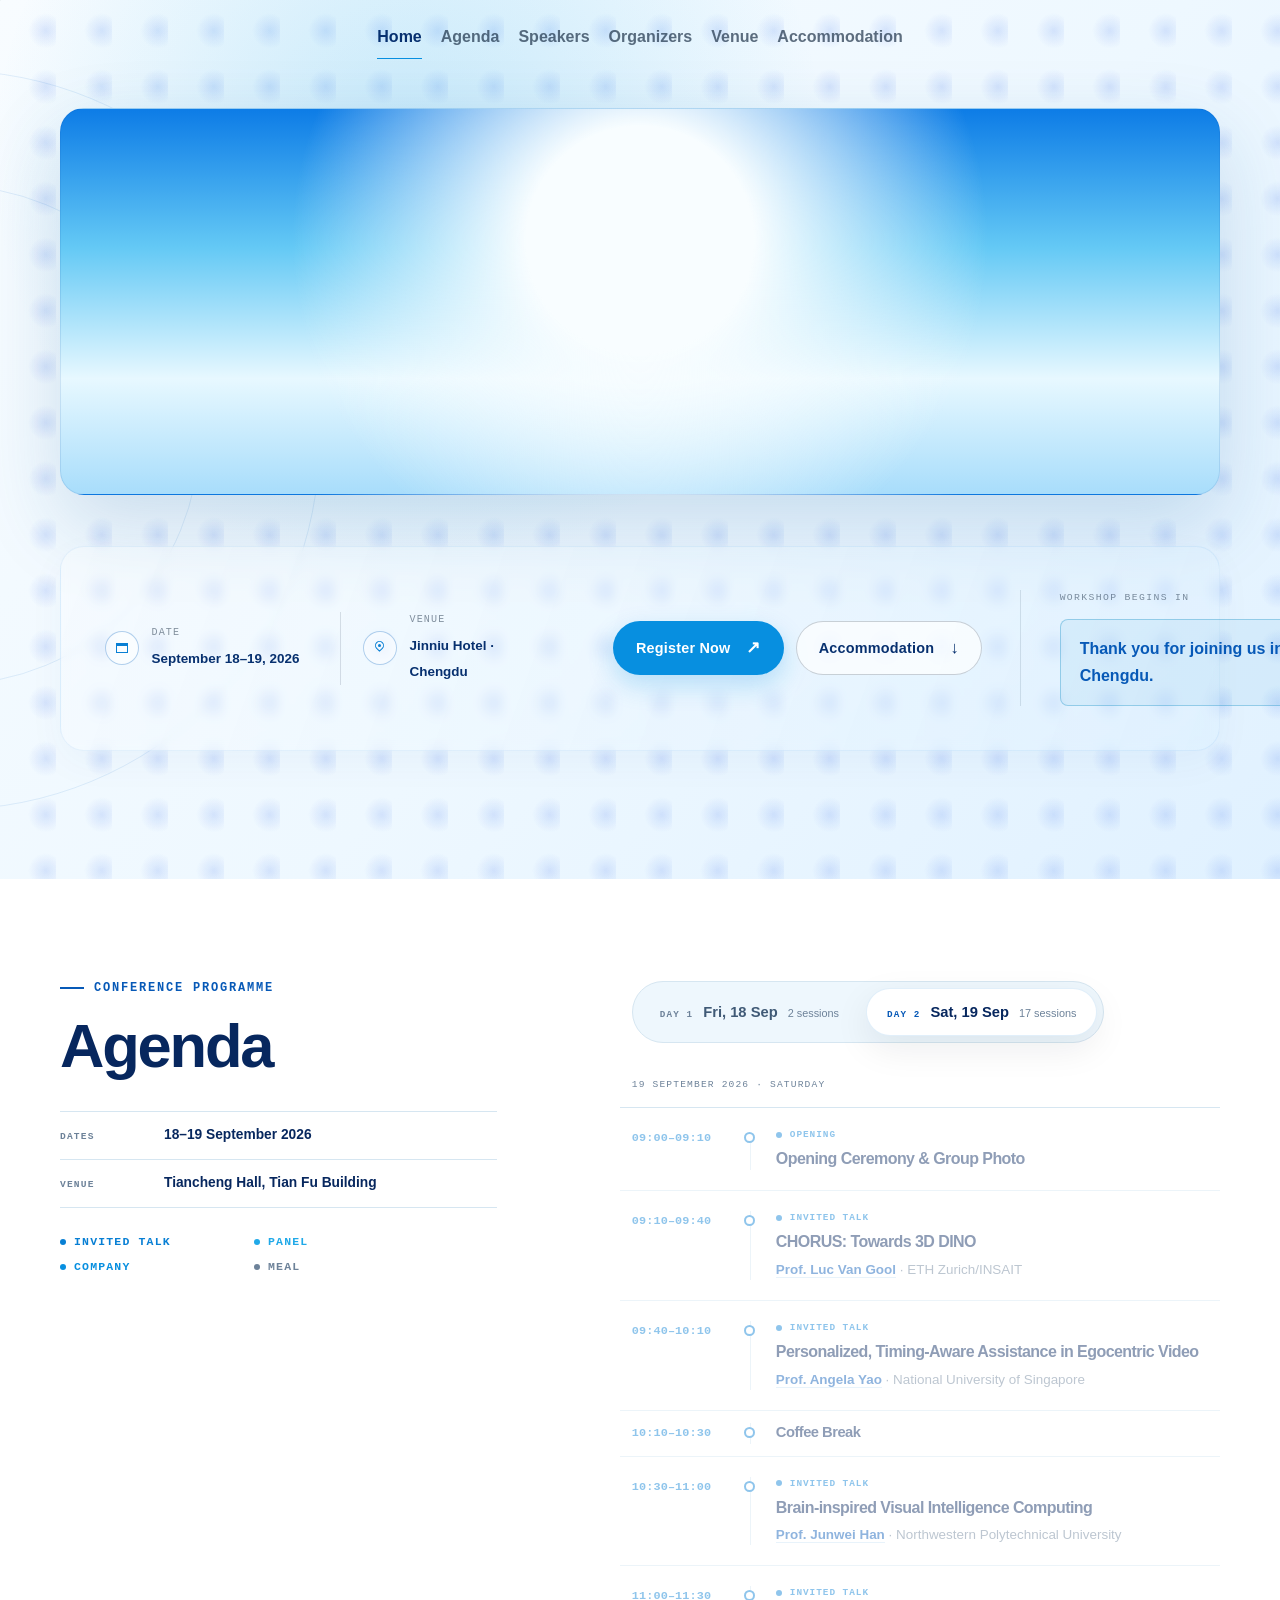
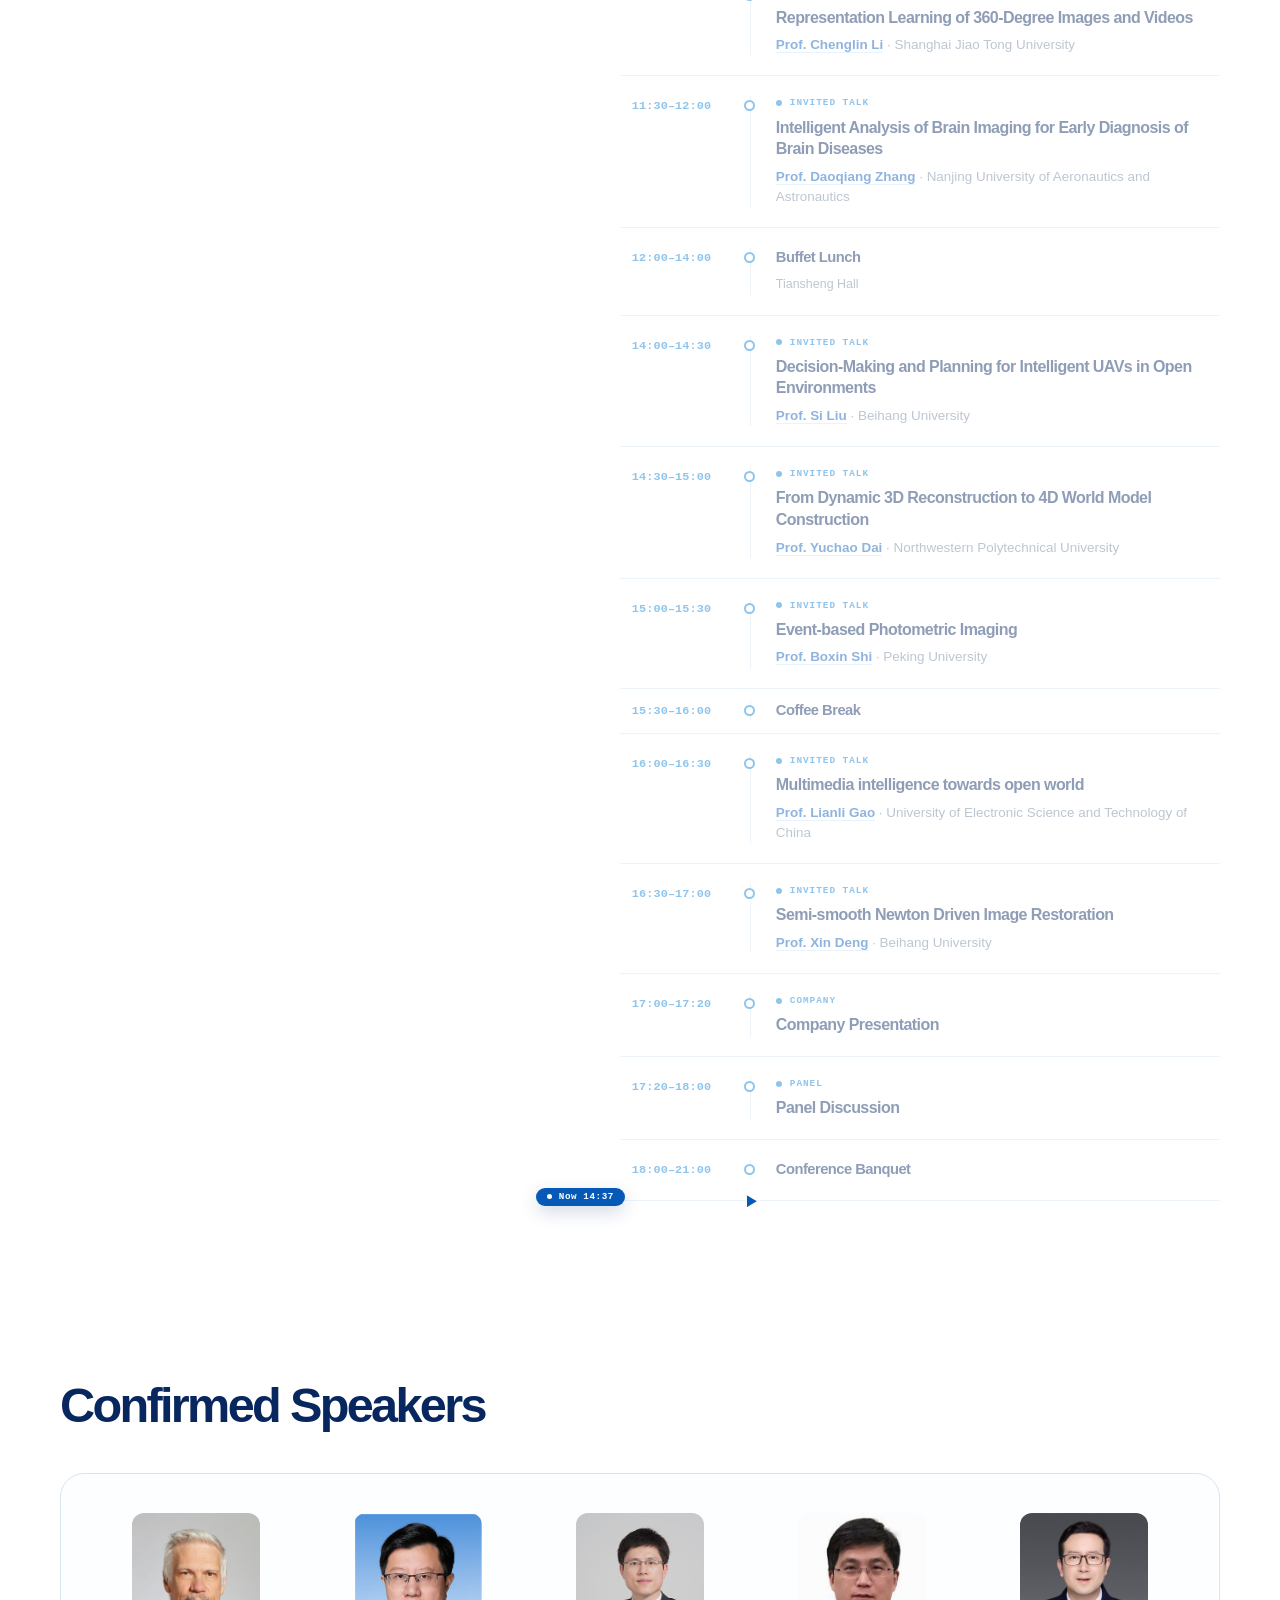
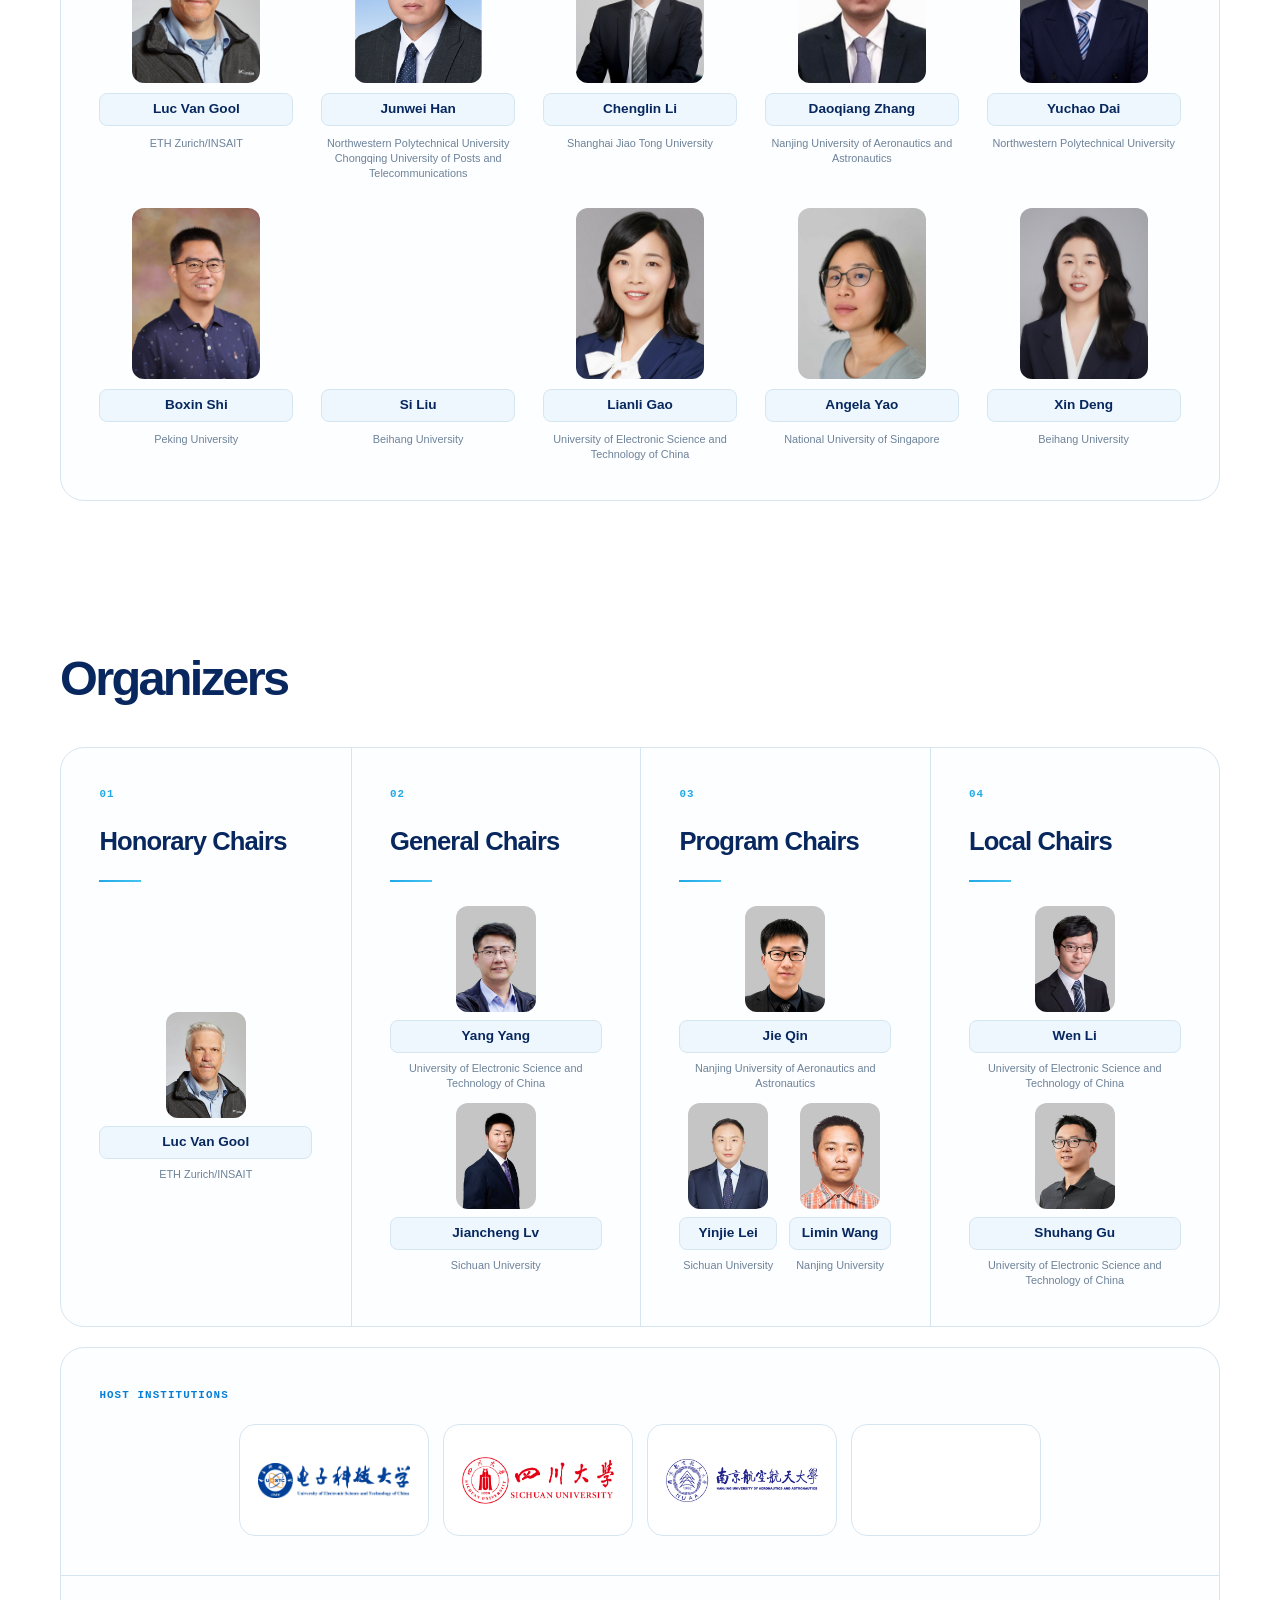
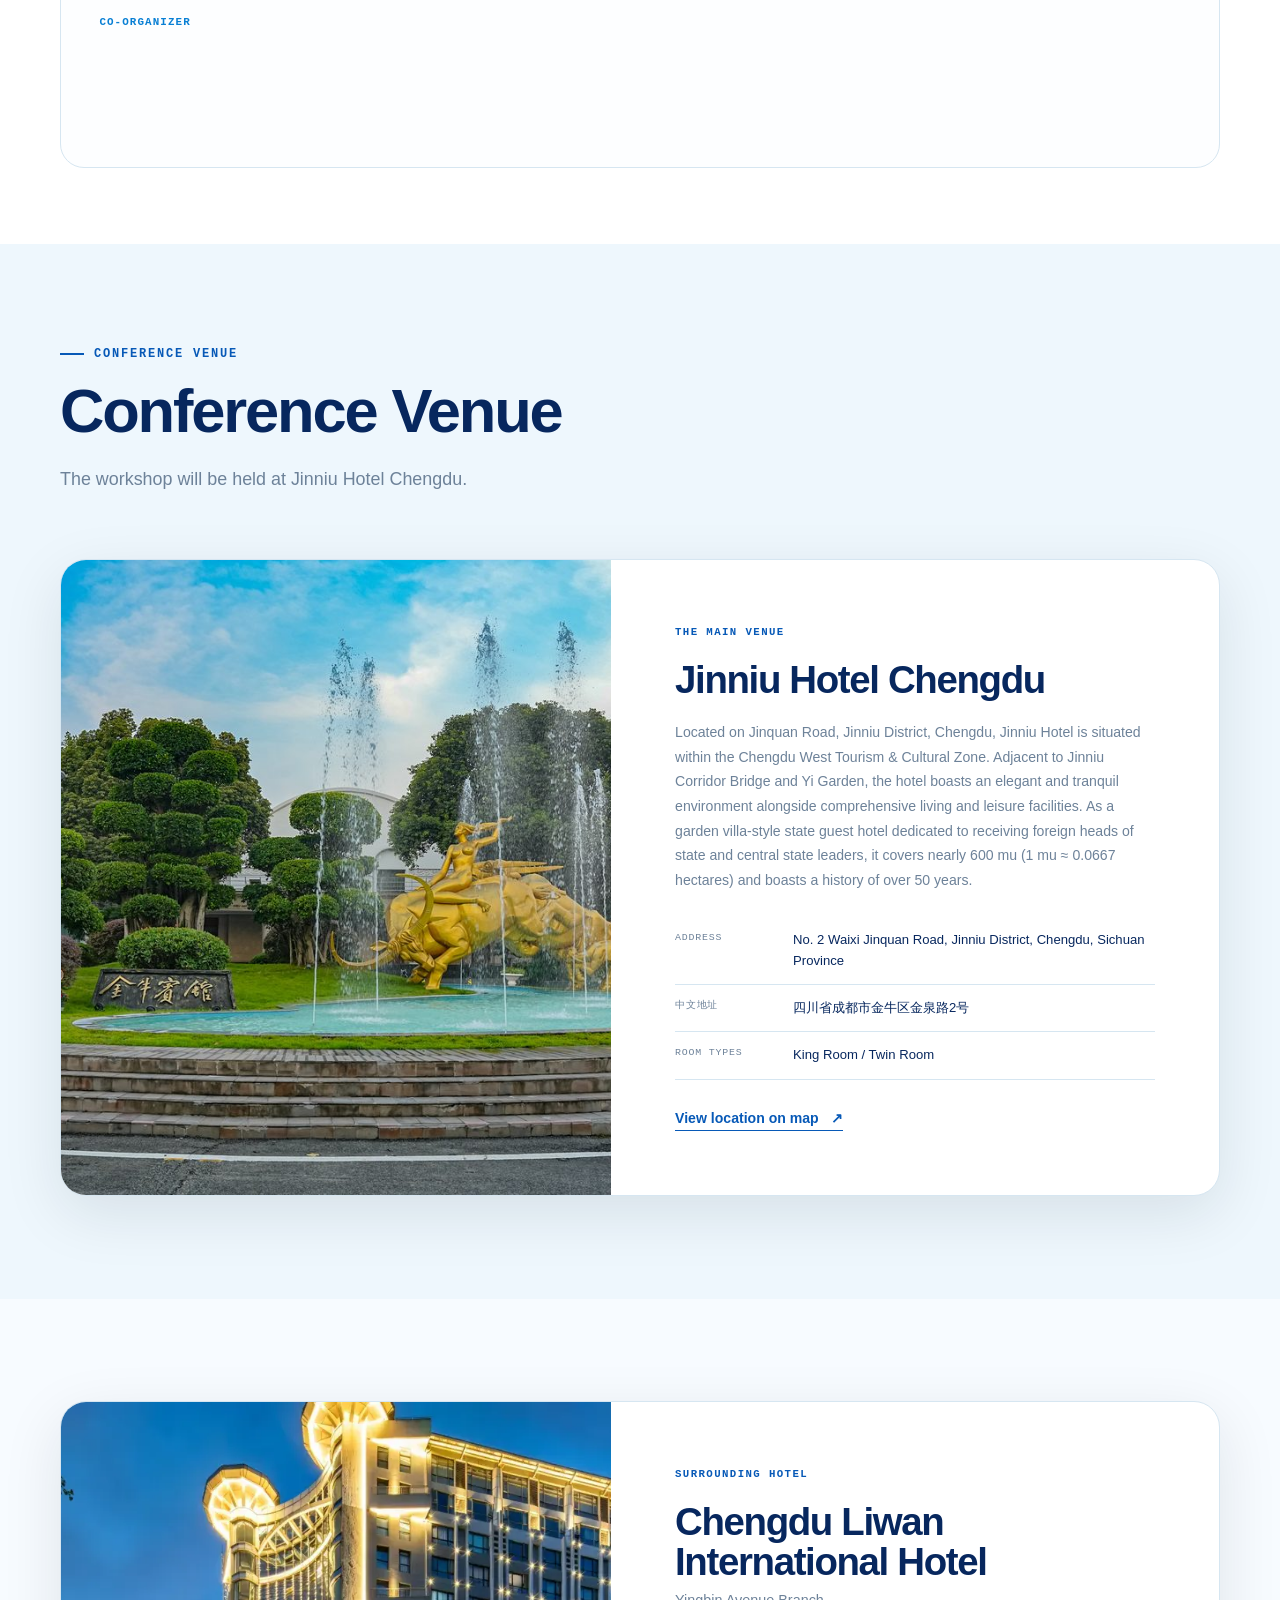
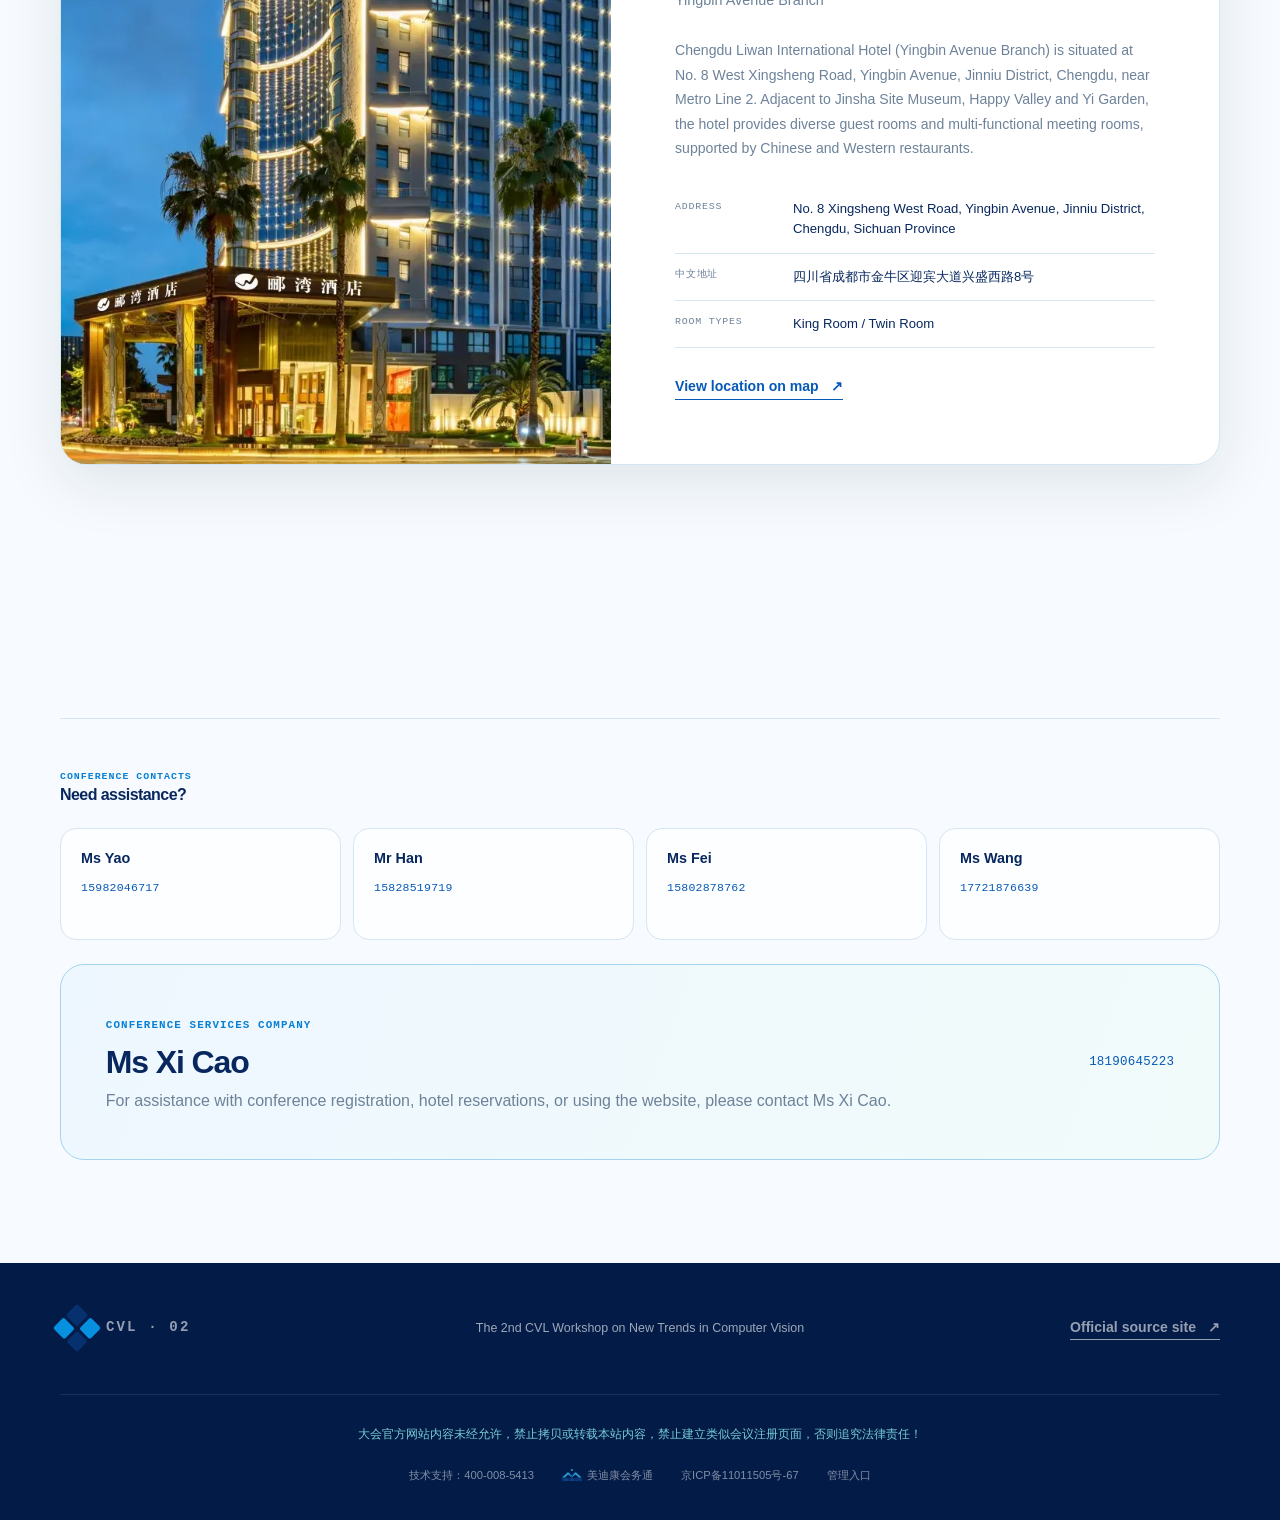
==== commit b50e7943: "Drop the numbering from the agenda invited talks" ====
--- a/index.html
+++ b/index.html
@@ -1,3 +1,3 @@
-<!DOCTYPE html><html lang="en"><head><meta charSet="utf-8"/><meta name="viewport" content="width=device-width, initial-scale=1"/><link rel="preload" href="/assets/cvl-banner-mobile-0813.jpg" as="image" type="image/jpeg" fetchPriority="high" media="(max-width: 767px)"/><link rel="preload" href="/assets/cvl-banner.jpg" as="image" type="image/jpeg" fetchPriority="high" media="(min-width: 768px)"/><link rel="stylesheet" href="/assets/index-BdY51r0H.css" data-rsc-css-href="/assets/index-BdY51r0H.css" data-precedence="vite-rsc/importer-resources"/><link rel="modulepreload" href="/assets/layout-segment-context-DJNH81Tv.js" crossorigin=""/><link rel="modulepreload" href="/assets/rolldown-runtime-S-ySWqyJ.js" crossorigin=""/><link rel="modulepreload" href="/assets/index-GHX8_luY.js" crossorigin=""/><link rel="modulepreload" href="/assets/framework-DjPHiq1u.js" crossorigin=""/><link rel="modulepreload" href="/assets/MeetingDataBridge-DhP2uK0h.js" crossorigin=""/><link rel="modulepreload" href="/assets/Header-ZO5PZMQ-.js" crossorigin=""/><link rel="modulepreload" href="/assets/data-D9KH0Pxr.js" crossorigin=""/><link rel="modulepreload" href="/assets/Hero-CIeOYiyA.js" crossorigin=""/><link rel="modulepreload" href="/assets/AgendaTimeline-6I5azTkh.js" crossorigin=""/><link rel="modulepreload" href="/assets/image-hEYtn_LD.js" crossorigin=""/><link rel="modulepreload" href="/assets/SafeImage-CgvyPJfr.js" crossorigin=""/><link rel="modulepreload" href="/assets/AssistantSlot-C1ZiXn7h.js" crossorigin=""/><link rel="modulepreload" href="/assets/BackToTop-DcU8imKj.js" crossorigin=""/><link rel="modulepreload" href="/assets/InPageAnchorScroll-DsjLfO0o.js" crossorigin=""/><title>The 2nd CVL Workshop on New Trends in Computer Vision</title><meta name="description" content="Join global scholars and industry practitioners for the 2nd CVL Workshop on New Trends in Computer Vision, September 18–19, 2026 at Jinniu Hotel Chengdu."/><meta property="og:title" content="The 2nd CVL Workshop on New Trends in Computer Vision"/><meta property="og:description" content="Join global scholars and industry practitioners for the 2nd CVL Workshop on New Trends in Computer Vision, September 18–19, 2026 at Jinniu Hotel Chengdu."/><meta property="og:url" content="https://jsjqy.scimeeting.cn/cn/web/index/39242"/><meta property="og:site_name" content="CVL Workshop 2026"/><meta property="og:type" content="website"/><meta property="og:image" content="https://cvl2026.github.io/assets/cvl-banner.jpg"/><meta property="og:image:width" content="6000"/><meta property="og:image:height" content="2000"/><meta property="og:image:alt" content="Official banner for the 2nd CVL Workshop on New Trends in Computer Vision"/><meta name="twitter:card" content="summary_large_image"/><meta name="twitter:title" content="The 2nd CVL Workshop on New Trends in Computer Vision"/><meta name="twitter:description" content="Join global scholars and industry practitioners for the 2nd CVL Workshop on New Trends in Computer Vision, September 18–19, 2026 at Jinniu Hotel Chengdu."/><meta name="twitter:image" content="https://cvl2026.github.io/assets/cvl-banner.jpg"/><link rel="shortcut icon" href="/favicon.png"/><link rel="icon" href="/favicon.png"/><link rel="canonical" href="https://jsjqy.scimeeting.cn/cn/web/index/39242"/><meta name="theme-color" content="#eef8ff"/><link rel="preload" as="image" type="image/jpeg" media="(max-width: 767px)" href="/assets/cvl-banner-mobile-0813.jpg" fetchPriority="high"/><link rel="preload" as="image" type="image/jpeg" media="(min-width: 768px)" href="/assets/cvl-banner.jpg" fetchPriority="high"/><script>self.__VINEXT_RSC_PARAMS__={}</script><script>self.__VINEXT_RSC_NAV__={"pathname":"/","searchParams":[]}</script><link rel="modulepreload" href="/assets/index-GHX8_luY.js" />
-</head><body><header class="siteHeader "><div class="headerInner"><nav class="desktopNav" aria-label="Primary navigation"><a href="#home" class="active">Home</a><a href="#agenda" class="">Agenda</a><a href="#speakers" class="">Speakers</a><a href="#organizers" class="">Organizers</a><a href="#venue" class="">Venue</a><a href="#accommodation" class="">Accommodation</a></nav><button class="menuButton " type="button" aria-label="Open navigation menu" aria-expanded="false" aria-controls="mobile-navigation"><span></span><span></span><span></span></button></div><div id="mobile-navigation" class="mobilePanel " aria-hidden="true"><nav aria-label="Mobile navigation"><a href="#home" tabindex="-1"><span>01</span>Home</a><a href="#agenda" tabindex="-1"><span>02</span>Agenda</a><a href="#speakers" tabindex="-1"><span>03</span>Speakers</a><a href="#organizers" tabindex="-1"><span>04</span>Organizers</a><a href="#venue" tabindex="-1"><span>05</span>Venue</a><a href="#accommodation" tabindex="-1"><span>06</span>Accommodation</a></nav></div></header><main><section class="hero heroBanner" id="home"><div class="heroBackdrop" aria-hidden="true"></div><div class="heroInner"><h1 class="visuallyHidden">The 2nd CVL Workshop on New Trends in Computer Vision</h1><div class="heroVisual" aria-label="Official banner for the 2nd CVL Workshop on New Trends in Computer Vision"><picture><source media="(max-width: 767px)" type="image/jpeg" srcSet="/assets/cvl-banner-mobile-0813.jpg"/><img src="/assets/cvl-banner.jpg" alt="2nd CVL Workshop on New Trends in Computer Vision, September 18–19, 2026, Chengdu, China" width="30000" height="10000" loading="eager" fetchPriority="high" decoding="async"/></picture></div><div class="heroCopy"><div class="heroCopyDetails"><div class="heroMeta" aria-label="Conference date and location"><div><span class="metaIcon calendarIcon" aria-hidden="true"></span><p><small>Date</small><strong>September 18–19, 2026</strong></p></div><div><span class="metaIcon locationIcon" aria-hidden="true"></span><p><small>Venue</small><strong>Jinniu Hotel · Chengdu</strong></p></div></div><div class="heroActions"><a class="button buttonGold" href="https://jsjqy.scimeeting.cn/cn/reg/info/39242" target="_blank" rel="noreferrer">Register Now <span aria-hidden="true">↗</span></a><button class="button buttonGhost" type="button">Accommodation <span aria-hidden="true">↓</span></button></div><div class="countdownWrap"><p>Workshop begins in</p><div class="countdown" aria-label="Countdown to the workshop" aria-live="polite"><div class="countdownUnit"><strong>—</strong><span>Days</span></div><div class="countdownUnit"><strong>—</strong><span>Hours</span></div><div class="countdownUnit"><strong>—</strong><span>Minutes</span></div><div class="countdownUnit"><strong>—</strong><span>Seconds</span></div></div></div></div></div></div></section><section class="section agendaSection" id="agenda"><div class="container agendaLayout"><aside class="agendaAside"><header class="sectionHeader "><p class="eyebrow"><span aria-hidden="true"></span>Conference Programme</p><h2>Agenda</h2></header><dl class="agendaMeta"><div><dt>Dates</dt><dd>18–19 September 2026</dd></div><div><dt>Venue</dt><dd>Tiancheng Hall, Tian Fu Building</dd></div></dl><ul class="agendaLegend" aria-label="Session types"><li class="agendaKind agendaKind--invited"><i aria-hidden="true"></i>Invited Talk</li><li class="agendaKind agendaKind--panel"><i aria-hidden="true"></i>Panel</li><li class="agendaKind agendaKind--industry"><i aria-hidden="true"></i>Company</li><li class="agendaKind agendaKind--meal"><i aria-hidden="true"></i>Meal</li></ul></aside><div class="agendaTimeline"><div class="agendaDayBar"><div class="agendaDays" role="tablist" aria-label="Agenda days"><button class="agendaDay" type="button" role="tab" id="agenda-tab-day-1" aria-selected="false" aria-controls="agenda-panel-day-1" tabindex="-1"><span class="agendaDayLabel">Day 1</span><strong>Fri, 18 Sep</strong><span class="agendaDayCount">2<!-- --> sessions</span></button><button class="agendaDay isActive" type="button" role="tab" id="agenda-tab-day-2" aria-selected="true" aria-controls="agenda-panel-day-2" tabindex="0"><span class="agendaDayLabel">Day 2</span><strong>Sat, 19 Sep</strong><span class="agendaDayCount">17<!-- --> sessions</span></button></div></div><section class="agendaDayPanel" id="agenda-panel-day-1" role="tabpanel" aria-labelledby="agenda-tab-day-1" hidden=""><p class="agendaDayNote">18 September 2026<!-- --> · <!-- -->Friday</p><div class="agendaListWrap"><ol class="agendaList"><li id="agenda-day-1-registration" class="agendaItem agendaItem--registration" data-kind="registration" data-start="2026-09-18T13:00" data-end="2026-09-18T19:00"><span class="agendaTime"><time dateTime="2026-09-18T13:00:00+08:00">13:00–19:00</time><span class="visuallyHidden"> <!-- -->China Standard Time</span></span><span class="agendaRail" aria-hidden="true"><i></i></span><div class="agendaBody"><h3 class="agendaTitle">Registration</h3></div></li><li id="agenda-day-1-dinner" class="agendaItem agendaItem--meal" data-kind="meal" data-start="2026-09-18T18:00" data-end="2026-09-18T19:30"><span class="agendaTime"><time dateTime="2026-09-18T18:00:00+08:00">18:00–19:30</time><span class="visuallyHidden"> <!-- -->China Standard Time</span></span><span class="agendaRail" aria-hidden="true"><i></i></span><div class="agendaBody"><h3 class="agendaTitle">Buffet Dinner</h3><p class="agendaNote">Tiansheng Hall</p></div></li></ol></div></section><section class="agendaDayPanel" id="agenda-panel-day-2" role="tabpanel" aria-labelledby="agenda-tab-day-2"><p class="agendaDayNote">19 September 2026<!-- --> · <!-- -->Saturday</p><div class="agendaListWrap"><ol class="agendaList"><li id="agenda-day-2-opening" class="agendaItem agendaItem--ceremony" data-kind="ceremony" data-start="2026-09-19T09:00" data-end="2026-09-19T09:10"><span class="agendaTime"><time dateTime="2026-09-19T09:00:00+08:00">09:00–09:10</time><span class="visuallyHidden"> <!-- -->China Standard Time</span></span><span class="agendaRail" aria-hidden="true"><i></i></span><div class="agendaBody"><p class="agendaTopline"><span class="agendaKind"><i aria-hidden="true"></i>Opening</span></p><h3 class="agendaTitle">Opening Ceremony &amp; Group Photo</h3></div></li><li id="agenda-day-2-invited-1" class="agendaItem agendaItem--invited" data-kind="invited" data-start="2026-09-19T09:10" data-end="2026-09-19T09:40"><span class="agendaTime"><time dateTime="2026-09-19T09:10:00+08:00">09:10–09:40</time><span class="visuallyHidden"> <!-- -->China Standard Time</span></span><span class="agendaRail" aria-hidden="true"><i></i></span><div class="agendaBody"><p class="agendaTopline"><span class="agendaKind"><i aria-hidden="true"></i>Invited Talk 1</span></p><h3 class="agendaTitle">CHORUS: Towards 3D DINO</h3><p class="agendaSpeaker"><a class="agendaPersonLink" href="#speaker-luc-van-gool"><strong>Prof. Luc Van Gool</strong></a><span class="agendaAffiliation"> <!-- -->· <!-- -->ETH Zurich/INSAIT</span></p></div></li><li id="agenda-day-2-invited-2" class="agendaItem agendaItem--invited" data-kind="invited" data-start="2026-09-19T09:40" data-end="2026-09-19T10:10"><span class="agendaTime"><time dateTime="2026-09-19T09:40:00+08:00">09:40–10:10</time><span class="visuallyHidden"> <!-- -->China Standard Time</span></span><span class="agendaRail" aria-hidden="true"><i></i></span><div class="agendaBody"><p class="agendaTopline"><span class="agendaKind"><i aria-hidden="true"></i>Invited Talk 2</span></p><h3 class="agendaTitle">Personalized, Timing-Aware Assistance in Egocentric Video</h3><p class="agendaSpeaker"><a class="agendaPersonLink" href="#speaker-angela-yao"><strong>Prof. Angela Yao</strong></a><span class="agendaAffiliation"> <!-- -->· <!-- -->National University of Singapore</span></p></div></li><li id="agenda-day-2-break-1" class="agendaItem agendaItem--break isBreak" data-kind="break" data-start="2026-09-19T10:10" data-end="2026-09-19T10:30"><span class="agendaTime"><time dateTime="2026-09-19T10:10:00+08:00">10:10–10:30</time><span class="visuallyHidden"> <!-- -->China Standard Time</span></span><span class="agendaRail" aria-hidden="true"><i></i></span><div class="agendaBody"><h3 class="agendaTitle">Coffee Break</h3></div></li><li id="agenda-day-2-invited-3" class="agendaItem agendaItem--invited" data-kind="invited" data-start="2026-09-19T10:30" data-end="2026-09-19T11:00"><span class="agendaTime"><time dateTime="2026-09-19T10:30:00+08:00">10:30–11:00</time><span class="visuallyHidden"> <!-- -->China Standard Time</span></span><span class="agendaRail" aria-hidden="true"><i></i></span><div class="agendaBody"><p class="agendaTopline"><span class="agendaKind"><i aria-hidden="true"></i>Invited Talk 3</span></p><h3 class="agendaTitle">Brain-inspired Visual Intelligence Computing</h3><p class="agendaSpeaker"><a class="agendaPersonLink" href="#speaker-junwei-han"><strong>Prof. Junwei Han</strong></a><span class="agendaAffiliation"> <!-- -->· <!-- -->Northwestern Polytechnical University</span></p></div></li><li id="agenda-day-2-invited-4" class="agendaItem agendaItem--invited" data-kind="invited" data-start="2026-09-19T11:00" data-end="2026-09-19T11:30"><span class="agendaTime"><time dateTime="2026-09-19T11:00:00+08:00">11:00–11:30</time><span class="visuallyHidden"> <!-- -->China Standard Time</span></span><span class="agendaRail" aria-hidden="true"><i></i></span><div class="agendaBody"><p class="agendaTopline"><span class="agendaKind"><i aria-hidden="true"></i>Invited Talk 4</span></p><h3 class="agendaTitle">Representation Learning of 360-Degree Images and Videos</h3><p class="agendaSpeaker"><a class="agendaPersonLink" href="#speaker-chenglin-li"><strong>Prof. Chenglin Li</strong></a><span class="agendaAffiliation"> <!-- -->· <!-- -->Shanghai Jiao Tong University</span></p></div></li><li id="agenda-day-2-invited-5" class="agendaItem agendaItem--invited" data-kind="invited" data-start="2026-09-19T11:30" data-end="2026-09-19T12:00"><span class="agendaTime"><time dateTime="2026-09-19T11:30:00+08:00">11:30–12:00</time><span class="visuallyHidden"> <!-- -->China Standard Time</span></span><span class="agendaRail" aria-hidden="true"><i></i></span><div class="agendaBody"><p class="agendaTopline"><span class="agendaKind"><i aria-hidden="true"></i>Invited Talk 5</span></p><h3 class="agendaTitle">Intelligent Analysis of Brain Imaging for Early Diagnosis of Brain Diseases</h3><p class="agendaSpeaker"><a class="agendaPersonLink" href="#speaker-daoqiang-zhang"><strong>Prof. Daoqiang Zhang</strong></a><span class="agendaAffiliation"> <!-- -->· <!-- -->Nanjing University of Aeronautics and Astronautics</span></p></div></li><li id="agenda-day-2-lunch" class="agendaItem agendaItem--meal" data-kind="meal" data-start="2026-09-19T12:00" data-end="2026-09-19T14:00"><span class="agendaTime"><time dateTime="2026-09-19T12:00:00+08:00">12:00–14:00</time><span class="visuallyHidden"> <!-- -->China Standard Time</span></span><span class="agendaRail" aria-hidden="true"><i></i></span><div class="agendaBody"><h3 class="agendaTitle">Buffet Lunch</h3><p class="agendaNote">Tiansheng Hall</p></div></li><li id="agenda-day-2-invited-6" class="agendaItem agendaItem--invited" data-kind="invited" data-start="2026-09-19T14:00" data-end="2026-09-19T14:30"><span class="agendaTime"><time dateTime="2026-09-19T14:00:00+08:00">14:00–14:30</time><span class="visuallyHidden"> <!-- -->China Standard Time</span></span><span class="agendaRail" aria-hidden="true"><i></i></span><div class="agendaBody"><p class="agendaTopline"><span class="agendaKind"><i aria-hidden="true"></i>Invited Talk 6</span></p><h3 class="agendaTitle">Decision-Making and Planning for Intelligent UAVs in Open Environments</h3><p class="agendaSpeaker"><a class="agendaPersonLink" href="#speaker-si-liu"><strong>Prof. Si Liu</strong></a><span class="agendaAffiliation"> <!-- -->· <!-- -->Beihang University</span></p></div></li><li id="agenda-day-2-invited-7" class="agendaItem agendaItem--invited" data-kind="invited" data-start="2026-09-19T14:30" data-end="2026-09-19T15:00"><span class="agendaTime"><time dateTime="2026-09-19T14:30:00+08:00">14:30–15:00</time><span class="visuallyHidden"> <!-- -->China Standard Time</span></span><span class="agendaRail" aria-hidden="true"><i></i></span><div class="agendaBody"><p class="agendaTopline"><span class="agendaKind"><i aria-hidden="true"></i>Invited Talk 7</span></p><h3 class="agendaTitle">From Dynamic 3D Reconstruction to 4D World Model Construction</h3><p class="agendaSpeaker"><a class="agendaPersonLink" href="#speaker-yuchao-dai"><strong>Prof. Yuchao Dai</strong></a><span class="agendaAffiliation"> <!-- -->· <!-- -->Northwestern Polytechnical University</span></p></div></li><li id="agenda-day-2-invited-8" class="agendaItem agendaItem--invited" data-kind="invited" data-start="2026-09-19T15:00" data-end="2026-09-19T15:30"><span class="agendaTime"><time dateTime="2026-09-19T15:00:00+08:00">15:00–15:30</time><span class="visuallyHidden"> <!-- -->China Standard Time</span></span><span class="agendaRail" aria-hidden="true"><i></i></span><div class="agendaBody"><p class="agendaTopline"><span class="agendaKind"><i aria-hidden="true"></i>Invited Talk 8</span></p><h3 class="agendaTitle">Event-based Photometric Imaging</h3><p class="agendaSpeaker"><a class="agendaPersonLink" href="#speaker-boxin-shi"><strong>Prof. Boxin Shi</strong></a><span class="agendaAffiliation"> <!-- -->· <!-- -->Peking University</span></p></div></li><li id="agenda-day-2-break-2" class="agendaItem agendaItem--break isBreak" data-kind="break" data-start="2026-09-19T15:30" data-end="2026-09-19T16:00"><span class="agendaTime"><time dateTime="2026-09-19T15:30:00+08:00">15:30–16:00</time><span class="visuallyHidden"> <!-- -->China Standard Time</span></span><span class="agendaRail" aria-hidden="true"><i></i></span><div class="agendaBody"><h3 class="agendaTitle">Coffee Break</h3></div></li><li id="agenda-day-2-invited-9" class="agendaItem agendaItem--invited" data-kind="invited" data-start="2026-09-19T16:00" data-end="2026-09-19T16:30"><span class="agendaTime"><time dateTime="2026-09-19T16:00:00+08:00">16:00–16:30</time><span class="visuallyHidden"> <!-- -->China Standard Time</span></span><span class="agendaRail" aria-hidden="true"><i></i></span><div class="agendaBody"><p class="agendaTopline"><span class="agendaKind"><i aria-hidden="true"></i>Invited Talk 9</span></p><h3 class="agendaTitle">Multimedia intelligence towards open world</h3><p class="agendaSpeaker"><a class="agendaPersonLink" href="#speaker-lianli-gao"><strong>Prof. Lianli Gao</strong></a><span class="agendaAffiliation"> <!-- -->· <!-- -->University of Electronic Science and Technology of China</span></p></div></li><li id="agenda-day-2-invited-10" class="agendaItem agendaItem--invited" data-kind="invited" data-start="2026-09-19T16:30" data-end="2026-09-19T17:00"><span class="agendaTime"><time dateTime="2026-09-19T16:30:00+08:00">16:30–17:00</time><span class="visuallyHidden"> <!-- -->China Standard Time</span></span><span class="agendaRail" aria-hidden="true"><i></i></span><div class="agendaBody"><p class="agendaTopline"><span class="agendaKind"><i aria-hidden="true"></i>Invited Talk 10</span></p><h3 class="agendaTitle">Semi-smooth Newton Driven Image Restoration</h3><p class="agendaSpeaker"><a class="agendaPersonLink" href="#speaker-xin-deng"><strong>Prof. Xin Deng</strong></a><span class="agendaAffiliation"> <!-- -->· <!-- -->Beihang University</span></p></div></li><li id="agenda-day-2-company" class="agendaItem agendaItem--industry" data-kind="industry" data-start="2026-09-19T17:00" data-end="2026-09-19T17:20"><span class="agendaTime"><time dateTime="2026-09-19T17:00:00+08:00">17:00–17:20</time><span class="visuallyHidden"> <!-- -->China Standard Time</span></span><span class="agendaRail" aria-hidden="true"><i></i></span><div class="agendaBody"><p class="agendaTopline"><span class="agendaKind"><i aria-hidden="true"></i>Company</span></p><h3 class="agendaTitle">Company Presentation</h3></div></li><li id="agenda-day-2-panel" class="agendaItem agendaItem--panel" data-kind="panel" data-start="2026-09-19T17:20" data-end="2026-09-19T18:00"><span class="agendaTime"><time dateTime="2026-09-19T17:20:00+08:00">17:20–18:00</time><span class="visuallyHidden"> <!-- -->China Standard Time</span></span><span class="agendaRail" aria-hidden="true"><i></i></span><div class="agendaBody"><p class="agendaTopline"><span class="agendaKind"><i aria-hidden="true"></i>Panel</span></p><h3 class="agendaTitle">Panel Discussion</h3></div></li><li id="agenda-day-2-banquet" class="agendaItem agendaItem--meal" data-kind="meal" data-start="2026-09-19T18:00" data-end="2026-09-19T21:00"><span class="agendaTime"><time dateTime="2026-09-19T18:00:00+08:00">18:00–21:00</time><span class="visuallyHidden"> <!-- -->China Standard Time</span></span><span class="agendaRail" aria-hidden="true"><i></i></span><div class="agendaBody"><h3 class="agendaTitle">Conference Banquet</h3></div></li></ol></div></section></div></div></section><section class="section organizersSection speakersSection" id="speakers"><div class="container"><h2 class="organizersTitle">Confirmed Speakers</h2><div class="speakerGrid" aria-label="Confirmed speakers"><div class="speakerCard" id="speaker-luc-van-gool"><img src="/assets/committee/luc-van-gool.jpg" alt="Luc Van Gool" width="600" height="800" loading="lazy" decoding="async" srcSet="/assets/committee/luc-van-gool.jpg 640w, /assets/committee/luc-van-gool.jpg 750w, /assets/committee/luc-van-gool.jpg 828w, /assets/committee/luc-van-gool.jpg 1080w, /assets/committee/luc-van-gool.jpg 1200w" class="chairPhoto" data-nimg="1"/><div class="chairMemberName">Luc Van Gool</div><div class="chairMemberBio">ETH Zurich/INSAIT</div></div><div class="speakerCard" id="speaker-junwei-han"><img src="/assets/speakers/junwei-han.jpg" alt="Junwei Han" width="600" height="800" loading="lazy" decoding="async" srcSet="/assets/speakers/junwei-han.jpg 640w, /assets/speakers/junwei-han.jpg 750w, /assets/speakers/junwei-han.jpg 828w, /assets/speakers/junwei-han.jpg 1080w, /assets/speakers/junwei-han.jpg 1200w" class="chairPhoto" data-nimg="1"/><div class="chairMemberName">Junwei Han</div><div class="chairMemberBio">Northwestern Polytechnical University
-Chongqing University of Posts and Telecommunications</div></div><div class="speakerCard" id="speaker-chenglin-li"><img src="/assets/speakers/chenglin-li.jpg" alt="Chenglin Li" width="600" height="800" loading="lazy" decoding="async" srcSet="/assets/speakers/chenglin-li.jpg 640w, /assets/speakers/chenglin-li.jpg 750w, /assets/speakers/chenglin-li.jpg 828w, /assets/speakers/chenglin-li.jpg 1080w, /assets/speakers/chenglin-li.jpg 1200w" class="chairPhoto" data-nimg="1"/><div class="chairMemberName">Chenglin Li</div><div class="chairMemberBio">Shanghai Jiao Tong University</div></div><div class="speakerCard" id="speaker-daoqiang-zhang"><img src="/assets/speakers/zhang-daoqiang.jpg" alt="Daoqiang Zhang" width="600" height="800" loading="lazy" decoding="async" srcSet="/assets/speakers/zhang-daoqiang.jpg 640w, /assets/speakers/zhang-daoqiang.jpg 750w, /assets/speakers/zhang-daoqiang.jpg 828w, /assets/speakers/zhang-daoqiang.jpg 1080w, /assets/speakers/zhang-daoqiang.jpg 1200w" class="chairPhoto" data-nimg="1"/><div class="chairMemberName">Daoqiang Zhang</div><div class="chairMemberBio">Nanjing University of Aeronautics and Astronautics</div></div><div class="speakerCard" id="speaker-yuchao-dai"><img src="/assets/speakers/dai-yuchao.jpg" alt="Yuchao Dai" width="600" height="800" loading="lazy" decoding="async" srcSet="/assets/speakers/dai-yuchao.jpg 640w, /assets/speakers/dai-yuchao.jpg 750w, /assets/speakers/dai-yuchao.jpg 828w, /assets/speakers/dai-yuchao.jpg 1080w, /assets/speakers/dai-yuchao.jpg 1200w" class="chairPhoto" data-nimg="1"/><div class="chairMemberName">Yuchao Dai</div><div class="chairMemberBio">Northwestern Polytechnical University</div></div><div class="speakerCard" id="speaker-boxin-shi"><img src="/assets/speakers/boxin-shi.jpg" alt="Boxin Shi" width="600" height="800" loading="lazy" decoding="async" srcSet="/assets/speakers/boxin-shi.jpg 640w, /assets/speakers/boxin-shi.jpg 750w, /assets/speakers/boxin-shi.jpg 828w, /assets/speakers/boxin-shi.jpg 1080w, /assets/speakers/boxin-shi.jpg 1200w" class="chairPhoto" data-nimg="1"/><div class="chairMemberName">Boxin Shi</div><div class="chairMemberBio">Peking University</div></div><div class="speakerCard" id="speaker-si-liu"><img src="/assets/speakers/liu-cai.jpg" alt="Si Liu" width="600" height="800" loading="lazy" decoding="async" srcSet="/assets/speakers/liu-cai.jpg 640w, /assets/speakers/liu-cai.jpg 750w, /assets/speakers/liu-cai.jpg 828w, /assets/speakers/liu-cai.jpg 1080w, /assets/speakers/liu-cai.jpg 1200w" class="chairPhoto" data-nimg="1"/><div class="chairMemberName">Si Liu</div><div class="chairMemberBio">Beihang University</div></div><div class="speakerCard" id="speaker-lianli-gao"><img src="/assets/speakers/gao-lianli.jpg" alt="Lianli Gao" width="600" height="800" loading="lazy" decoding="async" srcSet="/assets/speakers/gao-lianli.jpg 640w, /assets/speakers/gao-lianli.jpg 750w, /assets/speakers/gao-lianli.jpg 828w, /assets/speakers/gao-lianli.jpg 1080w, /assets/speakers/gao-lianli.jpg 1200w" class="chairPhoto" data-nimg="1"/><div class="chairMemberName">Lianli Gao</div><div class="chairMemberBio">University of Electronic Science and Technology of China</div></div><div class="speakerCard" id="speaker-angela-yao"><img src="/assets/speakers/angela-yao.jpg" alt="Angela Yao" width="600" height="800" loading="lazy" decoding="async" srcSet="/assets/speakers/angela-yao.jpg 640w, /assets/speakers/angela-yao.jpg 750w, /assets/speakers/angela-yao.jpg 828w, /assets/speakers/angela-yao.jpg 1080w, /assets/speakers/angela-yao.jpg 1200w" class="chairPhoto" data-nimg="1"/><div class="chairMemberName">Angela Yao</div><div class="chairMemberBio">National University of Singapore</div></div><div class="speakerCard" id="speaker-xin-deng"><img src="/assets/speakers/deng-xin.jpg" alt="Xin Deng" width="600" height="800" loading="lazy" decoding="async" srcSet="/assets/speakers/deng-xin.jpg 640w, /assets/speakers/deng-xin.jpg 750w, /assets/speakers/deng-xin.jpg 828w, /assets/speakers/deng-xin.jpg 1080w, /assets/speakers/deng-xin.jpg 1200w" class="chairPhoto" data-nimg="1"/><div class="chairMemberName">Xin Deng</div><div class="chairMemberBio">Beihang University</div></div></div></div></section><section class="section organizersSection" id="organizers"><div class="container"><h2 class="organizersTitle">Organizers</h2><div class="chairGrid" aria-label="Conference chairs"><article class="chairCard chairCard--honorary"><span class="chairNumber">01</span><h3>Honorary Chairs</h3><span class="chairRoleLine" aria-hidden="true"></span><div class="chairMembers"><div class="chairMember" id="chair-luc-van-gool"><img src="/assets/committee/luc-van-gool.jpg" alt="Luc Van Gool" width="600" height="800" loading="lazy" decoding="async" srcSet="/assets/committee/luc-van-gool.jpg 640w, /assets/committee/luc-van-gool.jpg 750w, /assets/committee/luc-van-gool.jpg 828w, /assets/committee/luc-van-gool.jpg 1080w, /assets/committee/luc-van-gool.jpg 1200w" class="chairPhoto" data-nimg="1"/><div class="chairMemberName">Luc Van Gool</div><div class="chairMemberBio">ETH Zurich/INSAIT</div></div></div></article><article class="chairCard"><span class="chairNumber">02</span><h3>General Chairs</h3><span class="chairRoleLine" aria-hidden="true"></span><div class="chairMembers"><div class="chairMember" id="chair-yang-yang"><img src="/assets/committee/yang-yang.jpg" alt="Yang Yang" width="600" height="800" loading="lazy" decoding="async" srcSet="/assets/committee/yang-yang.jpg 640w, /assets/committee/yang-yang.jpg 750w, /assets/committee/yang-yang.jpg 828w, /assets/committee/yang-yang.jpg 1080w, /assets/committee/yang-yang.jpg 1200w" class="chairPhoto" data-nimg="1"/><div class="chairMemberName">Yang Yang</div><div class="chairMemberBio">University of Electronic Science and Technology of China</div></div><div class="chairMember" id="chair-jiancheng-lv"><img src="/assets/committee/jiancheng-lv.jpg" alt="Jiancheng Lv" width="600" height="800" loading="lazy" decoding="async" srcSet="/assets/committee/jiancheng-lv.jpg 640w, /assets/committee/jiancheng-lv.jpg 750w, /assets/committee/jiancheng-lv.jpg 828w, /assets/committee/jiancheng-lv.jpg 1080w, /assets/committee/jiancheng-lv.jpg 1200w" class="chairPhoto" data-nimg="1"/><div class="chairMemberName">Jiancheng Lv</div><div class="chairMemberBio">Sichuan University</div></div></div></article><article class="chairCard"><span class="chairNumber">03</span><h3>Program Chairs</h3><span class="chairRoleLine" aria-hidden="true"></span><div class="chairMembers"><div class="chairMember" id="chair-jie-qin"><img src="/assets/committee/jie-qin.jpg" alt="Jie Qin" width="600" height="800" loading="lazy" decoding="async" srcSet="/assets/committee/jie-qin.jpg 640w, /assets/committee/jie-qin.jpg 750w, /assets/committee/jie-qin.jpg 828w, /assets/committee/jie-qin.jpg 1080w, /assets/committee/jie-qin.jpg 1200w" class="chairPhoto" data-nimg="1"/><div class="chairMemberName">Jie Qin</div><div class="chairMemberBio">Nanjing University of Aeronautics and Astronautics</div></div><div class="chairMember" id="chair-yinjie-lei"><img src="/assets/committee/yinjie-lei.jpg" alt="Yinjie Lei" width="600" height="800" loading="lazy" decoding="async" srcSet="/assets/committee/yinjie-lei.jpg 640w, /assets/committee/yinjie-lei.jpg 750w, /assets/committee/yinjie-lei.jpg 828w, /assets/committee/yinjie-lei.jpg 1080w, /assets/committee/yinjie-lei.jpg 1200w" class="chairPhoto" data-nimg="1"/><div class="chairMemberName">Yinjie Lei</div><div class="chairMemberBio">Sichuan University</div></div><div class="chairMember" id="chair-limin-wang"><img src="/assets/committee/limin-wang.jpg" alt="Limin Wang" width="600" height="800" loading="lazy" decoding="async" srcSet="/assets/committee/limin-wang.jpg 640w, /assets/committee/limin-wang.jpg 750w, /assets/committee/limin-wang.jpg 828w, /assets/committee/limin-wang.jpg 1080w, /assets/committee/limin-wang.jpg 1200w" class="chairPhoto" data-nimg="1"/><div class="chairMemberName">Limin Wang</div><div class="chairMemberBio">Nanjing University</div></div></div></article><article class="chairCard"><span class="chairNumber">04</span><h3>Local Chairs</h3><span class="chairRoleLine" aria-hidden="true"></span><div class="chairMembers"><div class="chairMember" id="chair-wen-li"><img src="/assets/committee/wen-li.jpg" alt="Wen Li" width="600" height="800" loading="lazy" decoding="async" srcSet="/assets/committee/wen-li.jpg 640w, /assets/committee/wen-li.jpg 750w, /assets/committee/wen-li.jpg 828w, /assets/committee/wen-li.jpg 1080w, /assets/committee/wen-li.jpg 1200w" class="chairPhoto" data-nimg="1"/><div class="chairMemberName">Wen Li</div><div class="chairMemberBio">University of Electronic Science and Technology of China</div></div><div class="chairMember" id="chair-shuhang-gu"><img src="/assets/committee/shuhang-gu.jpg" alt="Shuhang Gu" width="600" height="800" loading="lazy" decoding="async" srcSet="/assets/committee/shuhang-gu.jpg 640w, /assets/committee/shuhang-gu.jpg 750w, /assets/committee/shuhang-gu.jpg 828w, /assets/committee/shuhang-gu.jpg 1080w, /assets/committee/shuhang-gu.jpg 1200w" class="chairPhoto" data-nimg="1"/><div class="chairMemberName">Shuhang Gu</div><div class="chairMemberBio">University of Electronic Science and Technology of China</div></div></div></article></div><div class="organizerInstitutions"><div class="institutionGroup"><span class="institutionLabel">Host Institutions</span><ol class="hostInstitutionList"><li><img src="/assets/host-logos/uestc.png" alt="University of Electronic Science and Technology of China logo" loading="lazy" decoding="async"/></li><li><img src="/assets/host-logos/scu.png" alt="Sichuan University logo" loading="lazy" decoding="async"/></li><li><img src="/assets/host-logos/nuaa.png" alt="Nanjing University of Aeronautics and Astronautics logo" loading="lazy" decoding="async"/></li><li><img src="/assets/host-logos/nju.jpg" alt="Nanjing University logo" loading="lazy" decoding="async"/></li></ol></div><div class="institutionGroup coOrganizerGroup"><span class="institutionLabel">Co-organizer</span><div class="coOrganizerLogos"><img class="coOrganizerLogo" src="/assets/host-logos/wujie-zhihui.png" alt="Wu Jie Zhi Hui (Zhuhai) Technology Co., Ltd logo" loading="lazy" decoding="async"/><img class="coOrganizerLogo" src="/assets/host-logos/polarizon.png" alt="Polarizon logo" loading="lazy" decoding="async"/><img class="coOrganizerLogo coOrganizerLogo--weifen-zhifei" src="/assets/host-logos/weifen-zhifei.png" alt="Weifen Zhifei (Differential Robotics) logo" loading="lazy" decoding="async"/></div></div></div></div></section><section class="section venueSection" id="venue"><div class="container"><header class="sectionHeader "><p class="eyebrow"><span aria-hidden="true"></span>Conference Venue</p><h2>Conference Venue</h2><p class="sectionIntro">The workshop will be held at Jinniu Hotel Chengdu.</p></header><div class="hotelShowcase jinniuHotel"><div class="hotelShowcaseImage"><span class="safeImage hotelImage is-loading" style="aspect-ratio:1080 / 720"><img src="/assets/jinniu-hotel.jpg" alt="Jinniu Hotel Chengdu exterior and gardens" width="1080" height="720" loading="lazy" decoding="async" srcSet="/assets/jinniu-hotel.jpg 640w, /assets/jinniu-hotel.jpg 750w, /assets/jinniu-hotel.jpg 828w, /assets/jinniu-hotel.jpg 1080w, /assets/jinniu-hotel.jpg 1200w, /assets/jinniu-hotel.jpg 1920w, /assets/jinniu-hotel.jpg 2048w" data-nimg="1"/></span></div><div class="hotelShowcaseContent"><p class="venueLabel">THE MAIN VENUE</p><h3>Jinniu Hotel Chengdu</h3><p class="hotelDescription">Located on Jinquan Road, Jinniu District, Chengdu, Jinniu Hotel is situated within the Chengdu West Tourism &amp; Cultural Zone. Adjacent to Jinniu Corridor Bridge and Yi Garden, the hotel boasts an elegant and tranquil environment alongside comprehensive living and leisure facilities. As a garden villa-style state guest hotel dedicated to receiving foreign heads of state and central state leaders, it covers nearly 600 mu (1 mu ≈ 0.0667 hectares) and boasts a history of over 50 years.</p><dl class="hotelDetails"><div><dt>Address</dt><dd>No. 2 Waixi Jinquan Road, Jinniu District, Chengdu, Sichuan Province</dd></div><div><dt>中文地址</dt><dd>四川省成都市金牛区金泉路2号</dd></div><div><dt>Room Types</dt><dd>King Room / Twin Room</dd></div></dl><a class="textLink" href="https://uri.amap.com/search?keyword=%E6%88%90%E9%83%BD%E9%87%91%E7%89%9B%E5%AE%BE%E9%A6%86&amp;city=%E6%88%90%E9%83%BD&amp;view=map" target="_blank" rel="noreferrer">View location on map <span aria-hidden="true">↗</span></a></div></div></div></section><section class="section accommodationSection" id="accommodation"><div class="container"><div class="hotelShowcase liwanHotel"><div class="hotelShowcaseImage"><span class="safeImage hotelImage is-loading" style="aspect-ratio:1280 / 853"><img src="/assets/liwan-hotel.webp" alt="Chengdu Liwan International Hotel exterior" width="1280" height="853" loading="lazy" decoding="async" srcSet="/assets/liwan-hotel.webp 640w, /assets/liwan-hotel.webp 750w, /assets/liwan-hotel.webp 828w, /assets/liwan-hotel.webp 1080w, /assets/liwan-hotel.webp 1200w, /assets/liwan-hotel.webp 1920w, /assets/liwan-hotel.webp 2048w" data-nimg="1"/></span></div><div class="hotelShowcaseContent"><p class="venueLabel">SURROUNDING HOTEL</p><h3>Chengdu Liwan International Hotel</h3><p class="hotelSubname">Yingbin Avenue Branch</p><p class="hotelDescription">Chengdu Liwan International Hotel (Yingbin Avenue Branch) is situated at No. 8 West Xingsheng Road, Yingbin Avenue, Jinniu District, Chengdu, near Metro Line 2. Adjacent to Jinsha Site Museum, Happy Valley and Yi Garden, the hotel provides diverse guest rooms and multi-functional meeting rooms, supported by Chinese and Western restaurants.</p><dl class="hotelDetails"><div><dt>Address</dt><dd>No. 8 Xingsheng West Road, Yingbin Avenue, Jinniu District, Chengdu, Sichuan Province</dd></div><div><dt>中文地址</dt><dd>四川省成都市金牛区迎宾大道兴盛西路8号</dd></div><div><dt>Room Types</dt><dd>King Room / Twin Room</dd></div></dl><a class="textLink" href="https://uri.amap.com/search?keyword=%E6%88%90%E9%83%BD%E4%B8%BD%E6%B9%BE%E5%9B%BD%E9%99%85%E9%85%92%E5%BA%97%EF%BC%88%E8%BF%8E%E5%AE%BE%E5%A4%A7%E9%81%93%E5%BA%97%EF%BC%89&amp;city=%E6%88%90%E9%83%BD&amp;view=map" target="_blank" rel="noreferrer">View location on map <span aria-hidden="true">↗</span></a></div></div></div></section><section class="section conferenceContactsSection" id="contacts"><div class="container"><div class="organizerContacts" aria-label="Conference contacts"><div class="contactsHeading"><span>Conference Contacts</span><h2>Need assistance?</h2></div><div class="academicContactGrid"><article class="contactPerson"><strong>Ms Yao</strong><a href="tel:15982046717">15982046717</a><span class="contactResponsibility"></span></article><article class="contactPerson"><strong>Mr Han</strong><a href="tel:15828519719">15828519719</a><span class="contactResponsibility"></span></article><article class="contactPerson"><strong>Ms Fei</strong><a href="tel:15802878762">15802878762</a><span class="contactResponsibility"></span></article><article class="contactPerson"><strong>Ms Wang</strong><a href="tel:17721876639">17721876639</a><span class="contactResponsibility"></span></article></div><article class="companyContact"><div><span>Conference Services Company</span><h3>Ms Xi Cao</h3><p>For assistance with conference registration, hotel reservations, or using the website, please contact Ms Xi Cao.</p></div><div class="companyContactLinks"><a href="tel:18190645223">18190645223</a></div></article></div></div></section></main><footer class="siteFooter"><div class="container footerTop"><a class="brand footerBrand" href="#home" aria-label="Back to CVL Workshop home"><span class="brandMark" aria-hidden="true"><i></i><i></i><i></i><i></i></span><span class="brandText"><strong>CVL · 02</strong><small>Chengdu 2026</small></span></a><p>The 2nd CVL Workshop on New Trends in Computer Vision</p><a class="textLink footerSource" href="https://jsjqy.scimeeting.cn/cn/web/index/39242" target="_blank" rel="noreferrer">Official source site <span aria-hidden="true">↗</span></a></div><div class="container footerLegal"><p class="copyrightNotice">大会官方网站内容未经允许，禁止拷贝或转载本站内容，禁止建立类似会议注册页面，否则追究法律责任！</p><div class="footerLinks"><span>技术支持：<a href="tel:4000085413">400-008-5413</a></span><a href="https://www.scimeeting.cn" target="_blank" rel="noreferrer"><img src="/assets/scimeeting-logo.png" alt="美迪康会务通" width="53" height="33" loading="lazy" decoding="async" srcSet="/assets/scimeeting-logo.png 53w" data-nimg="1"/>美迪康会务通</a><a href="https://beian.miit.gov.cn/" target="_blank" rel="noreferrer">京ICP备11011505号-67</a><a href="https://www.scimeeting.cn/meetings/index/39242" target="_blank" rel="noreferrer">管理入口</a></div></div></footer><button class="backToTop " type="button" aria-label="Back to top" tabindex="-1"><span aria-hidden="true">↑</span></button><script id="_R_">import("/assets/index-GHX8_luY.js")</script></body></html><script>self.__VINEXT_RSC_CHUNKS__=self.__VINEXT_RSC_CHUNKS__||[];self.__VINEXT_RSC_CHUNKS__.push("2:I[\"8c0f216c4604\",[],\"Children\",1]\n3:I[\"15c18cfaeeff\",[],\"LayoutSegmentProvider\",1]\n4:I[\"8c0f216c4604\",[],\"Slot\",1]\n5:I[\"593f344dc510\",[],\"RedirectBoundary\",1]\n:HL[\"/assets/index-BdY51r0H.css\",\"style\"]\n:HL[\"/assets/cvl-banner-mobile-0813.jpg\",\"image\",{\"type\":\"image/jpeg\",\"fetchPriority\":\"high\",\"media\":\"(max-width: 767px)\"}]\n:HL[\"/assets/cvl-banner.jpg\",\"image\",{\"type\":\"image/jpeg\",\"fetchPriority\":\"high\",\"media\":\"(min-width: 768px)\"}]\n")</script><script>self.__VINEXT_RSC_CHUNKS__=self.__VINEXT_RSC_CHUNKS__||[];self.__VINEXT_RSC_CHUNKS__.push("0:{\"__route\":\"route:/\",\"__interceptionContext\":null,\"__layoutIds\":[\"layout:/\"],\"__rootLayout\":\"/\",\"page:/\":\"$L1\",\"layout:/\":[[[[\"$\",\"link\",\"css:/assets/index-BdY51r0H.css\",{\"rel\":\"stylesheet\",\"precedence\":\"vite-rsc/importer-resources\",\"href\":\"/assets/index-BdY51r0H.css\",\"data-rsc-css-href\":\"/assets/index-BdY51r0H.css\"}],\"$undefined\"],[\"$\",\"html\",null,{\"lang\":\"en\",\"children\":[[\"$\",\"head\",null,{\"children\":[[\"$\",\"meta\",null,{\"name\":\"theme-color\",\"content\":\"#eef8ff\"}],[\"$\",\"link\",null,{\"rel\":\"preload\",\"as\":\"image\",\"type\":\"image/jpeg\",\"media\":\"(max-width: 767px)\",\"href\":\"/assets/cvl-banner-mobile-0813.jpg\",\"fetchPriority\":\"high\"}],[\"$\",\"link\",null,{\"rel\":\"preload\",\"as\":\"image\",\"type\":\"image/jpeg\",\"media\":\"(min-width: 768px)\",\"href\":\"/assets/cvl-banner.jpg\",\"fetchPriority\":\"high\"}]]}],[\"$\",\"body\",null,{\"children\":[\"$\",\"$L2\",null,{}]}]]}]],null],\"route:/\":[[[\"$\",\"meta\",null,{\"charSet\":\"utf-8\"}],[[\"$\",\"title\",\"0\",{\"children\":\"The 2nd CVL Workshop on New Trends in Computer Vision\"}],[\"$\",\"meta\",\"1\",{\"name\":\"description\",\"content\":\"Join global scholars and industry practitioners for the 2nd CVL Workshop on New Trends in Computer Vision, September 18–19, 2026 at Jinniu Hotel Chengdu.\"}],[\"$\",\"meta\",\"2\",{\"property\":\"og:title\",\"content\":\"The 2nd CVL Workshop on New Trends in Computer Vision\"}],[\"$\",\"meta\",\"3\",{\"property\":\"og:description\",\"content\":\"Join global scholars and industry practitioners for the 2nd CVL Workshop on New Trends in Computer Vision, September 18–19, 2026 at Jinniu Hotel Chengdu.\"}],[\"$\",\"meta\",\"4\",{\"property\":\"og:url\",\"content\":\"https://jsjqy.scimeeting.cn/cn/web/index/39242\"}],[\"$\",\"meta\",\"5\",{\"property\":\"og:site_name\",\"content\":\"CVL Workshop 2026\"}],[\"$\",\"meta\",\"6\",{\"property\":\"og:type\",\"content\":\"website\"}],[\"$\",\"meta\",\"7\",{\"property\":\"og:image\",\"content\":\"https://cvl2026.github.io/assets/cvl-banner.jpg\"}],[\"$\",\"meta\",\"8\",{\"property\":\"og:image:width\",\"content\":\"6000\"}],[\"$\",\"meta\",\"9\",{\"property\":\"og:image:height\",\"content\":\"2000\"}],[\"$\",\"meta\",\"10\",{\"property\":\"og:image:alt\",\"content\":\"Official banner for the 2nd CVL Workshop on New Trends in Computer Vision\"}],[\"$\",\"meta\",\"11\",{\"name\":\"twitter:card\",\"content\":\"summary_large_image\"}],[\"$\",\"meta\",\"12\",{\"name\":\"twitter:title\",\"content\":\"The 2nd CVL Workshop on New Trends in Computer Vision\"}],[\"$\",\"meta\",\"13\",{\"name\":\"twitter:description\",\"content\":\"Join global scholars and industry practitioners for the 2nd CVL Workshop on New Trends in Computer Vision, September 18–19, 2026 at Jinniu Hotel Chengdu.\"}],[\"$\",\"meta\",\"14\",{\"name\":\"twitter:image\",\"content\":\"https://cvl2026.github.io/assets/cvl-banner.jpg\"}],[\"$\",\"link\",\"15\",{\"rel\":\"shortcut icon\",\"href\":\"/favicon.png\"}],[\"$\",\"link\",\"16\",{\"rel\":\"icon\",\"href\":\"/favicon.png\"}],[\"$\",\"link\",\"17\",{\"rel\":\"canonical\",\"href\":\"https://jsjqy.scimeeting.cn/cn/web/index/39242\"}]],[[\"$\",\"meta\",\"0\",{\"name\":\"viewport\",\"content\":\"width=device-width, initial-scale=1\"}]]],[\"$\",\"$L3\",null,{\"segmentMap\":{\"children\":[]},\"children\":[\"$\",\"$L4\",null,{\"id\":\"layout:/\",\"parallelSlots\":\"$undefined\",\"children\":[\"$\",\"$L5\",null,{\"children\":[\"$\",\"$L3\",null,{\"segmentMap\":{\"children\":[]},\"children\":[\"$\",\"$L4\",null,{\"id\":\"page:/\"}]}]}]}]}]],\"__layoutFlags\":{\"layout:/\":\"s\"},\"__artifactCompatibility\":{\"schemaVersion\":1,\"graphVersion\":\"app-route-graph:4uhn5s1wvoptc\",\"deploymentVersion\":\"93319ab2-2233-4146-9da8-dc8a5e48e89b\",\"appElementsSchemaVersion\":1,\"rscPayloadSchemaVersion\":1,\"rootBoundaryId\":\"/\",\"renderEpoch\":null}}\n")</script><script>self.__VINEXT_RSC_CHUNKS__=self.__VINEXT_RSC_CHUNKS__||[];self.__VINEXT_RSC_CHUNKS__.push("6:I[\"63fc68754657\",[],\"MeetingDataBridge\",1]\n7:I[\"c241ab181629\",[],\"Header\",1]\n8:I[\"643116334cb3\",[],\"Hero\",1]\n9:I[\"956bb291682c\",[],\"AgendaTimeline\",1]\na:I[\"9fb86276be8f\",[],\"default\",1]\n")</script><script>self.__VINEXT_RSC_CHUNKS__=self.__VINEXT_RSC_CHUNKS__||[];self.__VINEXT_RSC_CHUNKS__.push("1:[\"$\",\"$L6\",null,{\"children\":[[\"$\",\"$L7\",null,{}],[\"$\",\"main\",null,{\"children\":[[\"$\",\"$L8\",null,{}],[\"$\",\"section\",null,{\"className\":\"section agendaSection\",\"id\":\"agenda\",\"children\":[\"$\",\"div\",null,{\"className\":\"container agendaLayout\",\"children\":[[\"$\",\"aside\",null,{\"className\":\"agendaAside\",\"children\":[[\"$\",\"header\",null,{\"className\":\"sectionHeader \",\"children\":[[\"$\",\"p\",null,{\"className\":\"eyebrow\",\"children\":[[\"$\",\"span\",null,{\"aria-hidden\":\"true\"}],\"Conference Programme\"]}],[\"$\",\"h2\",null,{\"children\":\"Agenda\"}],null]}],[\"$\",\"dl\",null,{\"className\":\"agendaMeta\",\"children\":[[\"$\",\"div\",null,{\"children\":[[\"$\",\"dt\",null,{\"children\":\"Dates\"}],[\"$\",\"dd\",null,{\"children\":\"18–19 September 2026\"}]]}],[\"$\",\"div\",null,{\"children\":[[\"$\",\"dt\",null,{\"children\":\"Venue\"}],[\"$\",\"dd\",null,{\"children\":\"Tiancheng Hall, Tian Fu Building\"}]]}]]}],[\"$\",\"ul\",null,{\"className\":\"agendaLegend\",\"aria-label\":\"Session types\",\"children\":[[\"$\",\"li\",\"invited\",{\"className\":\"agendaKind agendaKind--invited\",\"children\":[[\"$\",\"i\",null,{\"aria-hidden\":\"true\"}],\"Invited Talk\"]}],[\"$\",\"li\",\"panel\",{\"className\":\"agendaKind agendaKind--panel\",\"children\":[[\"$\",\"i\",null,{\"aria-hidden\":\"true\"}],\"Panel\"]}],[\"$\",\"li\",\"industry\",{\"className\":\"agendaKind agendaKind--industry\",\"children\":[[\"$\",\"i\",null,{\"aria-hidden\":\"true\"}],\"Company\"]}],[\"$\",\"li\",\"meal\",{\"className\":\"agendaKind agendaKind--meal\",\"children\":[[\"$\",\"i\",null,{\"aria-hidden\":\"true\"}],\"Meal\"]}]]}]]}],[\"$\",\"$L9\",null,{}]]}]}],[\"$\",\"section\",null,{\"className\":\"section organizersSection speakersSection\",\"id\":\"speakers\",\"children\":[\"$\",\"div\",null,{\"className\":\"container\",\"children\":[[\"$\",\"h2\",null,{\"className\":\"organizersTitle\",\"children\":\"Confirmed Speakers\"}],[\"$\",\"div\",null,{\"className\":\"speakerGrid\",\"aria-label\":\"Confirmed speakers\",\"children\":[[\"$\",\"div\",\"Luc Van Gool\",{\"className\":\"speakerCard\",\"id\":\"speaker-luc-van-gool\",\"children\":[[\"$\",\"$La\",null,{\"className\":\"chairPhoto\",\"src\":\"/assets/committee/luc-van-gool.jpg\",\"alt\":\"Luc Van Gool\",\"width\":600,\"height\":800,\"loading\":\"lazy\",\"unoptimized\":true}],[\"$\",\"div\",null,{\"className\":\"chairMemberName\",\"children\":\"Luc Van Gool\"}],[\"$\",\"div\",null,{\"className\":\"chairMemberBio\",\"children\":\"ETH Zurich/INSAIT\"}]]}],[\"$\",\"div\",\"Junwei Han\",{\"className\":\"speakerCard\",\"id\":\"speaker-junwei-han\",\"children\":[[\"$\",\"$La\",null,{\"className\":\"chairPhoto\",\"src\":\"/assets/speakers/junwei-han.jpg\",\"alt\":\"Junwei Han\",\"width\":600,\"height\":800,\"loading\":\"lazy\",\"unoptimized\":true}],[\"$\",\"div\",null,{\"className\":\"chairMemberName\",\"children\":\"Junwei Han\"}],[\"$\",\"div\",null,{\"className\":\"chairMemberBio\",\"children\":\"Northwestern Polytechnical University\\nChongqing University of Posts and Telecommunications\"}]]}],[\"$\",\"div\",\"Chenglin Li\",{\"className\":\"speakerCard\",\"id\":\"speaker-chenglin-li\",\"children\":[[\"$\",\"$La\",null,{\"className\":\"chairPhoto\",\"src\":\"/assets/speakers/chenglin-li.jpg\",\"alt\":\"Chenglin Li\",\"width\":600,\"height\":800,\"loading\":\"lazy\",\"unoptimized\":true}],[\"$\",\"div\",null,{\"className\":\"chairMemberName\",\"children\":\"Chenglin Li\"}],[\"$\",\"div\",null,{\"className\":\"chairMemberBio\",\"children\":\"Shanghai Jiao Tong University\"}]]}],[\"$\",\"div\",\"Daoqiang Zhang\",{\"className\":\"speakerCard\",\"id\":\"speaker-daoqiang-zhang\",\"children\":[[\"$\",\"$La\",null,{\"className\":\"chairPhoto\",\"src\":\"/assets/speakers/zhang-daoqiang.jpg\",\"alt\":\"Daoqiang Zhang\",\"width\":600,\"height\":800,\"loading\":\"lazy\",\"unoptimized\":true}],[\"$\",\"div\",null,{\"className\":\"chairMemberName\",\"children\":\"Daoqiang Zhang\"}],[\"$\",\"div\",null,{\"className\":\"chairMemberBio\",\"children\":\"Nanjing University of Aeronautics and Astronautics\"}]]}],[\"$\",\"div\",\"Yuchao Dai\",{\"className\":\"speakerCard\",\"id\":\"speaker-yuchao-dai\",\"children\":[[\"$\",\"$La\",null,{\"className\":\"chairPhoto\",\"src\":\"/assets/speakers/dai-yuchao.jpg\",\"alt\":\"Yuchao Dai\",\"width\":600,\"height\":800,\"loading\":\"lazy\",\"unoptimized\":true}],[\"$\",\"div\",null,{\"className\":\"chairMemberName\",\"children\":\"Yuchao Dai\"}],[\"$\",\"div\",null,{\"className\":\"chairMemberBio\",\"children\":\"Northwestern Polytechnical University\"}]]}],[\"$\",\"div\",\"Boxin Shi\",{\"className\":\"speakerCard\",\"id\":\"speaker-boxin-shi\",\"children\":[[\"$\",\"$La\",null,{\"className\":\"chairPhoto\",\"src\":\"/assets/speakers/boxin-shi.jpg\",\"alt\":\"Boxin Shi\",\"width\":600,\"height\":800,\"loading\":\"lazy\",\"unoptimized\":true}],[\"$\",\"div\",null,{\"className\":\"chairMemberName\",\"children\":\"Boxin Shi\"}],[\"$\",\"div\",null,{\"className\":\"chairMemberBio\",\"children\":\"Peking University\"}]]}],[\"$\",\"div\",\"Si Liu\",{\"className\":\"speakerCard\",\"id\":\"speaker-si-liu\",\"children\":[[\"$\",\"$La\",null,{\"className\":\"chairPhoto\",\"src\":\"/assets/speakers/liu-cai.jpg\",\"alt\":\"Si Liu\",\"width\":600,\"height\":800,\"loading\":\"lazy\",\"unoptimized\":true}],[\"$\",\"div\",null,{\"className\":\"chairMemberName\",\"children\":\"Si Liu\"}],[\"$\",\"div\",null,{\"className\":\"chairMemberBio\",\"children\":\"Beihang University\"}]]}],\"$Lb\",\"$Lc\",\"$Ld\"]}]]}]}],\"$Le\",\"$Lf\",\"$L10\",\"$L11\"]}],\"$L12\",\"$L13\",\"$L14\",\"$L15\"]}]\n")</script><script>self.__VINEXT_RSC_CHUNKS__=self.__VINEXT_RSC_CHUNKS__||[];self.__VINEXT_RSC_CHUNKS__.push("18:I[\"ef6aee392908\",[],\"SafeImage\",1]\n19:I[\"b3888918beb4\",[],\"AssistantSlot\",1]\n1a:I[\"4b7201597af4\",[],\"BackToTop\",1]\n1b:I[\"53bdd86c09dd\",[],\"InPageAnchorScroll\",1]\nb:[\"$\",\"div\",\"Lianli Gao\",{\"className\":\"speakerCard\",\"id\":\"speaker-lianli-gao\",\"children\":[[\"$\",\"$La\",null,{\"className\":\"chairPhoto\",\"src\":\"/assets/speakers/gao-lianli.jpg\",\"alt\":\"Lianli Gao\",\"width\":600,\"height\":800,\"loading\":\"lazy\",\"unoptimized\":true}],[\"$\",\"div\",null,{\"className\":\"chairMemberName\",\"children\":\"Lianli Gao\"}],[\"$\",\"div\",null,{\"className\":\"chairMemberBio\",\"children\":\"University of Electronic Science and Technology of China\"}]]}]\nc:[\"$\",\"div\",\"Angela Yao\",{\"className\":\"speakerCard\",\"id\":\"speaker-angela-yao\",\"children\":[[\"$\",\"$La\",null,{\"className\":\"chairPhoto\",\"src\":\"/assets/speakers/angela-yao.jpg\",\"alt\":\"Angela Yao\",\"width\":600,\"height\":800,\"loading\":\"lazy\",\"unoptimized\":true}],[\"$\",\"div\",null,{\"className\":\"chairMemberName\",\"children\":\"Angela Yao\"}],[\"$\",\"div\",null,{\"className\":\"chairMemberBio\",\"children\":\"National University of Singapore\"}]]}]\nd:[\"$\",\"div\",\"Xin Deng\",{\"className\":\"speakerCard\",\"id\":\"speaker-xin-deng\",\"children\":[[\"$\",\"$La\",null,{\"className\":\"chairPhoto\",\"src\":\"/assets/speakers/deng-xin.jpg\",\"alt\":\"Xin Deng\",\"width\":600,\"height\":800,\"loading\":\"lazy\",\"unoptimized\":true}],[\"$\",\"div\",null,{\"className\":\"chairMemberName\",\"children\":\"Xin Deng\"}],[\"$\",\"div\",null,{\"className\":\"chairMemberBio\",\"children\":\"Beihang University\"}]]}]\n")</script><script>self.__VINEXT_RSC_CHUNKS__=self.__VINEXT_RSC_CHUNKS__||[];self.__VINEXT_RSC_CHUNKS__.push("e:[\"$\",\"section\",null,{\"className\":\"section organizersSection\",\"id\":\"organizers\",\"children\":[\"$\",\"div\",null,{\"className\":\"container\",\"children\":[[\"$\",\"h2\",null,{\"className\":\"organizersTitle\",\"children\":\"Organizers\"}],[\"$\",\"div\",null,{\"className\":\"chairGrid\",\"aria-label\":\"Conference chairs\",\"children\":[[\"$\",\"article\",\"01\",{\"className\":\"chairCard chairCard--honorary\",\"children\":[[\"$\",\"span\",null,{\"className\":\"chairNumber\",\"children\":\"01\"}],[\"$\",\"h3\",null,{\"children\":\"Honorary Chairs\"}],[\"$\",\"span\",null,{\"className\":\"chairRoleLine\",\"aria-hidden\":\"true\"}],[\"$\",\"div\",null,{\"className\":\"chairMembers\",\"children\":[[\"$\",\"div\",\"Luc Van Gool\",{\"className\":\"chairMember\",\"id\":\"chair-luc-van-gool\",\"children\":[[\"$\",\"$La\",null,{\"className\":\"chairPhoto\",\"src\":\"/assets/committee/luc-van-gool.jpg\",\"alt\":\"Luc Van Gool\",\"width\":600,\"height\":800,\"loading\":\"lazy\",\"unoptimized\":true}],[\"$\",\"div\",null,{\"className\":\"chairMemberName\",\"children\":\"Luc Van Gool\"}],[\"$\",\"div\",null,{\"className\":\"chairMemberBio\",\"children\":\"ETH Zurich/INSAIT\"}]]}]]}]]}],[\"$\",\"article\",\"02\",{\"className\":\"chairCard\",\"children\":[[\"$\",\"span\",null,{\"className\":\"chairNumber\",\"children\":\"02\"}],[\"$\",\"h3\",null,{\"children\":\"General Chairs\"}],[\"$\",\"span\",null,{\"className\":\"chairRoleLine\",\"aria-hidden\":\"true\"}],[\"$\",\"div\",null,{\"className\":\"chairMembers\",\"children\":[[\"$\",\"div\",\"Yang Yang\",{\"className\":\"chairMember\",\"id\":\"chair-yang-yang\",\"children\":[[\"$\",\"$La\",null,{\"className\":\"chairPhoto\",\"src\":\"/assets/committee/yang-yang.jpg\",\"alt\":\"Yang Yang\",\"width\":600,\"height\":800,\"loading\":\"lazy\",\"unoptimized\":true}],[\"$\",\"div\",null,{\"className\":\"chairMemberName\",\"children\":\"Yang Yang\"}],[\"$\",\"div\",null,{\"className\":\"chairMemberBio\",\"children\":\"University of Electronic Science and Technology of China\"}]]}],[\"$\",\"div\",\"Jiancheng Lv\",{\"className\":\"chairMember\",\"id\":\"chair-jiancheng-lv\",\"children\":[[\"$\",\"$La\",null,{\"className\":\"chairPhoto\",\"src\":\"/assets/committee/jiancheng-lv.jpg\",\"alt\":\"Jiancheng Lv\",\"width\":600,\"height\":800,\"loading\":\"lazy\",\"unoptimized\":true}],[\"$\",\"div\",null,{\"className\":\"chairMemberName\",\"children\":\"Jiancheng Lv\"}],[\"$\",\"div\",null,{\"className\":\"chairMemberBio\",\"children\":\"Sichuan University\"}]]}]]}]]}],[\"$\",\"article\",\"03\",{\"className\":\"chairCard\",\"children\":[[\"$\",\"span\",null,{\"className\":\"chairNumber\",\"children\":\"03\"}],[\"$\",\"h3\",null,{\"children\":\"Program Chairs\"}],[\"$\",\"span\",null,{\"className\":\"chairRoleLine\",\"aria-hidden\":\"true\"}],[\"$\",\"div\",null,{\"className\":\"chairMembers\",\"children\":[[\"$\",\"div\",\"Jie Qin\",{\"className\":\"chairMember\",\"id\":\"chair-jie-qin\",\"children\":[[\"$\",\"$La\",null,{\"className\":\"chairPhoto\",\"src\":\"/assets/committee/jie-qin.jpg\",\"alt\":\"Jie Qin\",\"width\":600,\"height\":800,\"loading\":\"lazy\",\"unoptimized\":true}],[\"$\",\"div\",null,{\"className\":\"chairMemberName\",\"children\":\"Jie Qin\"}],[\"$\",\"div\",null,{\"className\":\"chairMemberBio\",\"children\":\"Nanjing University of Aeronautics and Astronautics\"}]]}],[\"$\",\"div\",\"Yinjie Lei\",{\"className\":\"chairMember\",\"id\":\"chair-yinjie-lei\",\"children\":[[\"$\",\"$La\",null,{\"className\":\"chairPhoto\",\"src\":\"/assets/committee/yinjie-lei.jpg\",\"alt\":\"Yinjie Lei\",\"width\":600,\"height\":800,\"loading\":\"lazy\",\"unoptimized\":true}],[\"$\",\"div\",null,{\"className\":\"chairMemberName\",\"children\":\"Yinjie Lei\"}],[\"$\",\"div\",null,{\"className\":\"chairMemberBio\",\"children\":\"Sichuan University\"}]]}],[\"$\",\"div\",\"Limin Wang\",{\"className\":\"chairMember\",\"id\":\"chair-limin-wang\",\"children\":[[\"$\",\"$La\",null,{\"className\":\"chairPhoto\",\"src\":\"/assets/committee/limin-wang.jpg\",\"alt\":\"Limin Wang\",\"width\":600,\"height\":800,\"loading\":\"lazy\",\"unoptimized\":true}],[\"$\",\"div\",null,{\"className\":\"chairMemberName\",\"children\":\"Limin Wang\"}],[\"$\",\"div\",null,{\"className\":\"chairMemberBio\",\"children\":\"Nanjing University\"}]]}]]}]]}],[\"$\",\"article\",\"04\",{\"className\":\"chairCard\",\"children\":[[\"$\",\"span\",null,{\"className\":\"chairNumber\",\"children\":\"04\"}],[\"$\",\"h3\",null,{\"children\":\"Local Chairs\"}],[\"$\",\"span\",null,{\"className\":\"chairRoleLine\",\"aria-hidden\":\"true\"}],[\"$\",\"div\",null,{\"className\":\"chairMembers\",\"children\":[[\"$\",\"div\",\"Wen Li\",{\"className\":\"chairMember\",\"id\":\"chair-wen-li\",\"children\":[[\"$\",\"$La\",null,{\"className\":\"chairPhoto\",\"src\":\"/assets/committee/wen-li.jpg\",\"alt\":\"Wen Li\",\"width\":600,\"height\":800,\"loading\":\"lazy\",\"unoptimized\":true}],[\"$\",\"div\",null,{\"className\":\"chairMemberName\",\"children\":\"Wen Li\"}],[\"$\",\"div\",null,{\"className\":\"chairMemberBio\",\"children\":\"University of Electronic Science and Technology of China\"}]]}],[\"$\",\"div\",\"Shuhang Gu\",{\"className\":\"chairMember\",\"id\":\"chair-shuhang-gu\",\"children\":[[\"$\",\"$La\",null,{\"className\":\"chairPhoto\",\"src\":\"/assets/committee/shuhang-gu.jpg\",\"alt\":\"Shuhang Gu\",\"width\":600,\"height\":800,\"loading\":\"lazy\",\"unoptimized\":true}],[\"$\",\"div\",null,{\"className\":\"chairMemberName\",\"children\":\"Shuhang Gu\"}],\"$L16\"]}]]}]]}]]}],\"$L17\"]}]}]\n")</script><script>self.__VINEXT_RSC_CHUNKS__=self.__VINEXT_RSC_CHUNKS__||[];self.__VINEXT_RSC_CHUNKS__.push("f:[\"$\",\"section\",null,{\"className\":\"section venueSection\",\"id\":\"venue\",\"children\":[\"$\",\"div\",null,{\"className\":\"container\",\"children\":[[\"$\",\"header\",null,{\"className\":\"sectionHeader \",\"children\":[[\"$\",\"p\",null,{\"className\":\"eyebrow\",\"children\":[[\"$\",\"span\",null,{\"aria-hidden\":\"true\"}],\"Conference Venue\"]}],[\"$\",\"h2\",null,{\"children\":\"Conference Venue\"}],[\"$\",\"p\",null,{\"className\":\"sectionIntro\",\"children\":\"The workshop will be held at Jinniu Hotel Chengdu.\"}]]}],[\"$\",\"div\",null,{\"className\":\"hotelShowcase jinniuHotel\",\"children\":[[\"$\",\"div\",null,{\"className\":\"hotelShowcaseImage\",\"children\":[\"$\",\"$L18\",null,{\"src\":\"/assets/jinniu-hotel.jpg\",\"alt\":\"Jinniu Hotel Chengdu exterior and gardens\",\"width\":1080,\"height\":720,\"className\":\"hotelImage\"}]}],[\"$\",\"div\",null,{\"className\":\"hotelShowcaseContent\",\"children\":[[\"$\",\"p\",null,{\"className\":\"venueLabel\",\"children\":\"THE MAIN VENUE\"}],[\"$\",\"h3\",null,{\"children\":\"Jinniu Hotel Chengdu\"}],[\"$\",\"p\",null,{\"className\":\"hotelDescription\",\"children\":\"Located on Jinquan Road, Jinniu District, Chengdu, Jinniu Hotel is situated within the Chengdu West Tourism \u0026 Cultural Zone. Adjacent to Jinniu Corridor Bridge and Yi Garden, the hotel boasts an elegant and tranquil environment alongside comprehensive living and leisure facilities. As a garden villa-style state guest hotel dedicated to receiving foreign heads of state and central state leaders, it covers nearly 600 mu (1 mu ≈ 0.0667 hectares) and boasts a history of over 50 years.\"}],[\"$\",\"dl\",null,{\"className\":\"hotelDetails\",\"children\":[[\"$\",\"div\",null,{\"children\":[[\"$\",\"dt\",null,{\"children\":\"Address\"}],[\"$\",\"dd\",null,{\"children\":\"No. 2 Waixi Jinquan Road, Jinniu District, Chengdu, Sichuan Province\"}]]}],[\"$\",\"div\",null,{\"children\":[[\"$\",\"dt\",null,{\"children\":\"中文地址\"}],[\"$\",\"dd\",null,{\"children\":\"四川省成都市金牛区金泉路2号\"}]]}],[\"$\",\"div\",null,{\"children\":[[\"$\",\"dt\",null,{\"children\":\"Room Types\"}],[\"$\",\"dd\",null,{\"children\":\"King Room / Twin Room\"}]]}]]}],[\"$\",\"a\",null,{\"className\":\"textLink\",\"href\":\"https://uri.amap.com/search?keyword=%E6%88%90%E9%83%BD%E9%87%91%E7%89%9B%E5%AE%BE%E9%A6%86\u0026city=%E6%88%90%E9%83%BD\u0026view=map\",\"target\":\"_blank\",\"rel\":\"noreferrer\",\"children\":[\"View location on map \",[\"$\",\"span\",null,{\"aria-hidden\":\"true\",\"children\":\"↗\"}]]}]]}]]}]]}]}]\n")</script><script>self.__VINEXT_RSC_CHUNKS__=self.__VINEXT_RSC_CHUNKS__||[];self.__VINEXT_RSC_CHUNKS__.push("10:[\"$\",\"section\",null,{\"className\":\"section accommodationSection\",\"id\":\"accommodation\",\"children\":[\"$\",\"div\",null,{\"className\":\"container\",\"children\":[\"$\",\"div\",null,{\"className\":\"hotelShowcase liwanHotel\",\"children\":[[\"$\",\"div\",null,{\"className\":\"hotelShowcaseImage\",\"children\":[\"$\",\"$L18\",null,{\"src\":\"/assets/liwan-hotel.webp\",\"alt\":\"Chengdu Liwan International Hotel exterior\",\"width\":1280,\"height\":853,\"className\":\"hotelImage\"}]}],[\"$\",\"div\",null,{\"className\":\"hotelShowcaseContent\",\"children\":[[\"$\",\"p\",null,{\"className\":\"venueLabel\",\"children\":\"SURROUNDING HOTEL\"}],[\"$\",\"h3\",null,{\"children\":\"Chengdu Liwan International Hotel\"}],[\"$\",\"p\",null,{\"className\":\"hotelSubname\",\"children\":\"Yingbin Avenue Branch\"}],[\"$\",\"p\",null,{\"className\":\"hotelDescription\",\"children\":\"Chengdu Liwan International Hotel (Yingbin Avenue Branch) is situated at No. 8 West Xingsheng Road, Yingbin Avenue, Jinniu District, Chengdu, near Metro Line 2. Adjacent to Jinsha Site Museum, Happy Valley and Yi Garden, the hotel provides diverse guest rooms and multi-functional meeting rooms, supported by Chinese and Western restaurants.\"}],[\"$\",\"dl\",null,{\"className\":\"hotelDetails\",\"children\":[[\"$\",\"div\",null,{\"children\":[[\"$\",\"dt\",null,{\"children\":\"Address\"}],[\"$\",\"dd\",null,{\"children\":\"No. 8 Xingsheng West Road, Yingbin Avenue, Jinniu District, Chengdu, Sichuan Province\"}]]}],[\"$\",\"div\",null,{\"children\":[[\"$\",\"dt\",null,{\"children\":\"中文地址\"}],[\"$\",\"dd\",null,{\"children\":\"四川省成都市金牛区迎宾大道兴盛西路8号\"}]]}],[\"$\",\"div\",null,{\"children\":[[\"$\",\"dt\",null,{\"children\":\"Room Types\"}],[\"$\",\"dd\",null,{\"children\":\"King Room / Twin Room\"}]]}]]}],[\"$\",\"a\",null,{\"className\":\"textLink\",\"href\":\"https://uri.amap.com/search?keyword=%E6%88%90%E9%83%BD%E4%B8%BD%E6%B9%BE%E5%9B%BD%E9%99%85%E9%85%92%E5%BA%97%EF%BC%88%E8%BF%8E%E5%AE%BE%E5%A4%A7%E9%81%93%E5%BA%97%EF%BC%89\u0026city=%E6%88%90%E9%83%BD\u0026view=map\",\"target\":\"_blank\",\"rel\":\"noreferrer\",\"children\":[\"View location on map \",[\"$\",\"span\",null,{\"aria-hidden\":\"true\",\"children\":\"↗\"}]]}]]}]]}]}]}]\n")</script><script>self.__VINEXT_RSC_CHUNKS__=self.__VINEXT_RSC_CHUNKS__||[];self.__VINEXT_RSC_CHUNKS__.push("11:[\"$\",\"section\",null,{\"className\":\"section conferenceContactsSection\",\"id\":\"contacts\",\"children\":[\"$\",\"div\",null,{\"className\":\"container\",\"children\":[\"$\",\"div\",null,{\"className\":\"organizerContacts\",\"aria-label\":\"Conference contacts\",\"children\":[[\"$\",\"div\",null,{\"className\":\"contactsHeading\",\"children\":[[\"$\",\"span\",null,{\"children\":\"Conference Contacts\"}],[\"$\",\"h2\",null,{\"children\":\"Need assistance?\"}]]}],[\"$\",\"div\",null,{\"className\":\"academicContactGrid\",\"children\":[[\"$\",\"article\",\"Ms Yao\",{\"className\":\"contactPerson\",\"children\":[[\"$\",\"strong\",null,{\"children\":\"Ms Yao\"}],[\"$\",\"a\",null,{\"href\":\"tel:15982046717\",\"children\":\"15982046717\"}],[\"$\",\"span\",null,{\"className\":\"contactResponsibility\",\"children\":\"\"}]]}],[\"$\",\"article\",\"Mr Han\",{\"className\":\"contactPerson\",\"children\":[[\"$\",\"strong\",null,{\"children\":\"Mr Han\"}],[\"$\",\"a\",null,{\"href\":\"tel:15828519719\",\"children\":\"15828519719\"}],[\"$\",\"span\",null,{\"className\":\"contactResponsibility\",\"children\":\"\"}]]}],[\"$\",\"article\",\"Ms Fei\",{\"className\":\"contactPerson\",\"children\":[[\"$\",\"strong\",null,{\"children\":\"Ms Fei\"}],[\"$\",\"a\",null,{\"href\":\"tel:15802878762\",\"children\":\"15802878762\"}],[\"$\",\"span\",null,{\"className\":\"contactResponsibility\",\"children\":\"\"}]]}],[\"$\",\"article\",\"Ms Wang\",{\"className\":\"contactPerson\",\"children\":[[\"$\",\"strong\",null,{\"children\":\"Ms Wang\"}],[\"$\",\"a\",null,{\"href\":\"tel:17721876639\",\"children\":\"17721876639\"}],[\"$\",\"span\",null,{\"className\":\"contactResponsibility\",\"children\":\"\"}]]}]]}],[\"$\",\"article\",null,{\"className\":\"companyContact\",\"children\":[[\"$\",\"div\",null,{\"children\":[[\"$\",\"span\",null,{\"children\":\"Conference Services Company\"}],[\"$\",\"h3\",null,{\"children\":\"Ms Xi Cao\"}],[\"$\",\"p\",null,{\"children\":\"For assistance with conference registration, hotel reservations, or using the website, please contact Ms Xi Cao.\"}]]}],[\"$\",\"div\",null,{\"className\":\"companyContactLinks\",\"children\":[\"$\",\"a\",null,{\"href\":\"tel:18190645223\",\"children\":\"18190645223\"}]}]]}]]}]}]}]\n")</script><script>self.__VINEXT_RSC_CHUNKS__=self.__VINEXT_RSC_CHUNKS__||[];self.__VINEXT_RSC_CHUNKS__.push("12:[\"$\",\"footer\",null,{\"className\":\"siteFooter\",\"children\":[[\"$\",\"div\",null,{\"className\":\"container footerTop\",\"children\":[[\"$\",\"a\",null,{\"className\":\"brand footerBrand\",\"href\":\"#home\",\"aria-label\":\"Back to CVL Workshop home\",\"children\":[[\"$\",\"span\",null,{\"className\":\"brandMark\",\"aria-hidden\":\"true\",\"children\":[[\"$\",\"i\",null,{}],[\"$\",\"i\",null,{}],[\"$\",\"i\",null,{}],[\"$\",\"i\",null,{}]]}],[\"$\",\"span\",null,{\"className\":\"brandText\",\"children\":[[\"$\",\"strong\",null,{\"children\":\"CVL · 02\"}],[\"$\",\"small\",null,{\"children\":\"Chengdu 2026\"}]]}]]}],[\"$\",\"p\",null,{\"children\":\"The 2nd CVL Workshop on New Trends in Computer Vision\"}],[\"$\",\"a\",null,{\"className\":\"textLink footerSource\",\"href\":\"https://jsjqy.scimeeting.cn/cn/web/index/39242\",\"target\":\"_blank\",\"rel\":\"noreferrer\",\"children\":[\"Official source site \",[\"$\",\"span\",null,{\"aria-hidden\":\"true\",\"children\":\"↗\"}]]}]]}],[\"$\",\"div\",null,{\"className\":\"container footerLegal\",\"children\":[[\"$\",\"p\",null,{\"className\":\"copyrightNotice\",\"children\":\"大会官方网站内容未经允许，禁止拷贝或转载本站内容，禁止建立类似会议注册页面，否则追究法律责任！\"}],[\"$\",\"div\",null,{\"className\":\"footerLinks\",\"children\":[[\"$\",\"span\",null,{\"children\":[\"技术支持：\",[\"$\",\"a\",null,{\"href\":\"tel:4000085413\",\"children\":\"400-008-5413\"}]]}],[\"$\",\"a\",null,{\"href\":\"https://www.scimeeting.cn\",\"target\":\"_blank\",\"rel\":\"noreferrer\",\"children\":[[\"$\",\"$La\",null,{\"src\":\"/assets/scimeeting-logo.png\",\"alt\":\"美迪康会务通\",\"width\":53,\"height\":33,\"unoptimized\":true}],\"美迪康会务通\"]}],[\"$\",\"a\",null,{\"href\":\"https://beian.miit.gov.cn/\",\"target\":\"_blank\",\"rel\":\"noreferrer\",\"children\":\"京ICP备11011505号-67\"}],[\"$\",\"a\",null,{\"href\":\"https://www.scimeeting.cn/meetings/index/39242\",\"target\":\"_blank\",\"rel\":\"noreferrer\",\"children\":\"管理入口\"}]]}]]}]]}]\n13:[\"$\",\"$L19\",null,{}]\n14:[\"$\",\"$L1a\",null,{}]\n15:[\"$\",\"$L1b\",null,{}]\n")</script><script>self.__VINEXT_RSC_CHUNKS__=self.__VINEXT_RSC_CHUNKS__||[];self.__VINEXT_RSC_CHUNKS__.push("16:[\"$\",\"div\",null,{\"className\":\"chairMemberBio\",\"children\":\"University of Electronic Science and Technology of China\"}]\n")</script><script>self.__VINEXT_RSC_CHUNKS__=self.__VINEXT_RSC_CHUNKS__||[];self.__VINEXT_RSC_CHUNKS__.push("17:[\"$\",\"div\",null,{\"className\":\"organizerInstitutions\",\"children\":[[\"$\",\"div\",null,{\"className\":\"institutionGroup\",\"children\":[[\"$\",\"span\",null,{\"className\":\"institutionLabel\",\"children\":\"Host Institutions\"}],[\"$\",\"ol\",null,{\"className\":\"hostInstitutionList\",\"children\":[[\"$\",\"li\",\"University of Electronic Science and Technology of China\",{\"children\":[\"$\",\"img\",null,{\"src\":\"/assets/host-logos/uestc.png\",\"alt\":\"University of Electronic Science and Technology of China logo\",\"loading\":\"lazy\",\"decoding\":\"async\"}]}],[\"$\",\"li\",\"Sichuan University\",{\"children\":[\"$\",\"img\",null,{\"src\":\"/assets/host-logos/scu.png\",\"alt\":\"Sichuan University logo\",\"loading\":\"lazy\",\"decoding\":\"async\"}]}],[\"$\",\"li\",\"Nanjing University of Aeronautics and Astronautics\",{\"children\":[\"$\",\"img\",null,{\"src\":\"/assets/host-logos/nuaa.png\",\"alt\":\"Nanjing University of Aeronautics and Astronautics logo\",\"loading\":\"lazy\",\"decoding\":\"async\"}]}],[\"$\",\"li\",\"Nanjing University\",{\"children\":[\"$\",\"img\",null,{\"src\":\"/assets/host-logos/nju.jpg\",\"alt\":\"Nanjing University logo\",\"loading\":\"lazy\",\"decoding\":\"async\"}]}]]}]]}],[\"$\",\"div\",null,{\"className\":\"institutionGroup coOrganizerGroup\",\"children\":[[\"$\",\"span\",null,{\"className\":\"institutionLabel\",\"children\":\"Co-organizer\"}],[\"$\",\"div\",null,{\"className\":\"coOrganizerLogos\",\"children\":[[[\"$\",\"img\",\"Wu Jie Zhi Hui (Zhuhai) Technology Co., Ltd\",{\"className\":\"coOrganizerLogo\",\"src\":\"/assets/host-logos/wujie-zhihui.png\",\"alt\":\"Wu Jie Zhi Hui (Zhuhai) Technology Co., Ltd logo\",\"loading\":\"lazy\",\"decoding\":\"async\"}],[\"$\",\"img\",\"Polarizon\",{\"className\":\"coOrganizerLogo\",\"src\":\"/assets/host-logos/polarizon.png\",\"alt\":\"Polarizon logo\",\"loading\":\"lazy\",\"decoding\":\"async\"}]],[[\"$\",\"img\",\"Weifen Zhifei (Differential Robotics)\",{\"className\":\"coOrganizerLogo coOrganizerLogo--weifen-zhifei\",\"src\":\"/assets/host-logos/weifen-zhifei.png\",\"alt\":\"Weifen Zhifei (Differential Robotics) logo\",\"loading\":\"lazy\",\"decoding\":\"async\"}]]]}]]}]]}]\n")</script><script>self.__VINEXT_RSC_DONE__=true</script>+<!DOCTYPE html><html lang="en"><head><meta charSet="utf-8"/><meta name="viewport" content="width=device-width, initial-scale=1"/><link rel="preload" href="/assets/cvl-banner-mobile-0813.jpg" as="image" type="image/jpeg" fetchPriority="high" media="(max-width: 767px)"/><link rel="preload" href="/assets/cvl-banner.jpg" as="image" type="image/jpeg" fetchPriority="high" media="(min-width: 768px)"/><link rel="stylesheet" href="/assets/index-BdY51r0H.css" data-rsc-css-href="/assets/index-BdY51r0H.css" data-precedence="vite-rsc/importer-resources"/><link rel="modulepreload" href="/assets/layout-segment-context-CfRJhJe4.js" crossorigin=""/><link rel="modulepreload" href="/assets/rolldown-runtime-S-ySWqyJ.js" crossorigin=""/><link rel="modulepreload" href="/assets/index-Dbz_tk5-.js" crossorigin=""/><link rel="modulepreload" href="/assets/framework-DjPHiq1u.js" crossorigin=""/><link rel="modulepreload" href="/assets/MeetingDataBridge-DhP2uK0h.js" crossorigin=""/><link rel="modulepreload" href="/assets/Header-CTuAbMkb.js" crossorigin=""/><link rel="modulepreload" href="/assets/data-DWDsFOZK.js" crossorigin=""/><link rel="modulepreload" href="/assets/Hero-CIeOYiyA.js" crossorigin=""/><link rel="modulepreload" href="/assets/AgendaTimeline-CXSWSxoo.js" crossorigin=""/><link rel="modulepreload" href="/assets/image-hEYtn_LD.js" crossorigin=""/><link rel="modulepreload" href="/assets/SafeImage-CgvyPJfr.js" crossorigin=""/><link rel="modulepreload" href="/assets/AssistantSlot-C1ZiXn7h.js" crossorigin=""/><link rel="modulepreload" href="/assets/BackToTop-DcU8imKj.js" crossorigin=""/><link rel="modulepreload" href="/assets/InPageAnchorScroll-DsjLfO0o.js" crossorigin=""/><title>The 2nd CVL Workshop on New Trends in Computer Vision</title><meta name="description" content="Join global scholars and industry practitioners for the 2nd CVL Workshop on New Trends in Computer Vision, September 18–19, 2026 at Jinniu Hotel Chengdu."/><meta property="og:title" content="The 2nd CVL Workshop on New Trends in Computer Vision"/><meta property="og:description" content="Join global scholars and industry practitioners for the 2nd CVL Workshop on New Trends in Computer Vision, September 18–19, 2026 at Jinniu Hotel Chengdu."/><meta property="og:url" content="https://jsjqy.scimeeting.cn/cn/web/index/39242"/><meta property="og:site_name" content="CVL Workshop 2026"/><meta property="og:type" content="website"/><meta property="og:image" content="https://cvl2026.github.io/assets/cvl-banner.jpg"/><meta property="og:image:width" content="6000"/><meta property="og:image:height" content="2000"/><meta property="og:image:alt" content="Official banner for the 2nd CVL Workshop on New Trends in Computer Vision"/><meta name="twitter:card" content="summary_large_image"/><meta name="twitter:title" content="The 2nd CVL Workshop on New Trends in Computer Vision"/><meta name="twitter:description" content="Join global scholars and industry practitioners for the 2nd CVL Workshop on New Trends in Computer Vision, September 18–19, 2026 at Jinniu Hotel Chengdu."/><meta name="twitter:image" content="https://cvl2026.github.io/assets/cvl-banner.jpg"/><link rel="shortcut icon" href="/favicon.png"/><link rel="icon" href="/favicon.png"/><link rel="canonical" href="https://jsjqy.scimeeting.cn/cn/web/index/39242"/><meta name="theme-color" content="#eef8ff"/><link rel="preload" as="image" type="image/jpeg" media="(max-width: 767px)" href="/assets/cvl-banner-mobile-0813.jpg" fetchPriority="high"/><link rel="preload" as="image" type="image/jpeg" media="(min-width: 768px)" href="/assets/cvl-banner.jpg" fetchPriority="high"/><script>self.__VINEXT_RSC_PARAMS__={}</script><script>self.__VINEXT_RSC_NAV__={"pathname":"/","searchParams":[]}</script><link rel="modulepreload" href="/assets/index-Dbz_tk5-.js" />
+</head><body><header class="siteHeader "><div class="headerInner"><nav class="desktopNav" aria-label="Primary navigation"><a href="#home" class="active">Home</a><a href="#agenda" class="">Agenda</a><a href="#speakers" class="">Speakers</a><a href="#organizers" class="">Organizers</a><a href="#venue" class="">Venue</a><a href="#accommodation" class="">Accommodation</a></nav><button class="menuButton " type="button" aria-label="Open navigation menu" aria-expanded="false" aria-controls="mobile-navigation"><span></span><span></span><span></span></button></div><div id="mobile-navigation" class="mobilePanel " aria-hidden="true"><nav aria-label="Mobile navigation"><a href="#home" tabindex="-1"><span>01</span>Home</a><a href="#agenda" tabindex="-1"><span>02</span>Agenda</a><a href="#speakers" tabindex="-1"><span>03</span>Speakers</a><a href="#organizers" tabindex="-1"><span>04</span>Organizers</a><a href="#venue" tabindex="-1"><span>05</span>Venue</a><a href="#accommodation" tabindex="-1"><span>06</span>Accommodation</a></nav></div></header><main><section class="hero heroBanner" id="home"><div class="heroBackdrop" aria-hidden="true"></div><div class="heroInner"><h1 class="visuallyHidden">The 2nd CVL Workshop on New Trends in Computer Vision</h1><div class="heroVisual" aria-label="Official banner for the 2nd CVL Workshop on New Trends in Computer Vision"><picture><source media="(max-width: 767px)" type="image/jpeg" srcSet="/assets/cvl-banner-mobile-0813.jpg"/><img src="/assets/cvl-banner.jpg" alt="2nd CVL Workshop on New Trends in Computer Vision, September 18–19, 2026, Chengdu, China" width="30000" height="10000" loading="eager" fetchPriority="high" decoding="async"/></picture></div><div class="heroCopy"><div class="heroCopyDetails"><div class="heroMeta" aria-label="Conference date and location"><div><span class="metaIcon calendarIcon" aria-hidden="true"></span><p><small>Date</small><strong>September 18–19, 2026</strong></p></div><div><span class="metaIcon locationIcon" aria-hidden="true"></span><p><small>Venue</small><strong>Jinniu Hotel · Chengdu</strong></p></div></div><div class="heroActions"><a class="button buttonGold" href="https://jsjqy.scimeeting.cn/cn/reg/info/39242" target="_blank" rel="noreferrer">Register Now <span aria-hidden="true">↗</span></a><button class="button buttonGhost" type="button">Accommodation <span aria-hidden="true">↓</span></button></div><div class="countdownWrap"><p>Workshop begins in</p><div class="countdown" aria-label="Countdown to the workshop" aria-live="polite"><div class="countdownUnit"><strong>—</strong><span>Days</span></div><div class="countdownUnit"><strong>—</strong><span>Hours</span></div><div class="countdownUnit"><strong>—</strong><span>Minutes</span></div><div class="countdownUnit"><strong>—</strong><span>Seconds</span></div></div></div></div></div></div></section><section class="section agendaSection" id="agenda"><div class="container agendaLayout"><aside class="agendaAside"><header class="sectionHeader "><p class="eyebrow"><span aria-hidden="true"></span>Conference Programme</p><h2>Agenda</h2></header><dl class="agendaMeta"><div><dt>Dates</dt><dd>18–19 September 2026</dd></div><div><dt>Venue</dt><dd>Tiancheng Hall, Tian Fu Building</dd></div></dl><ul class="agendaLegend" aria-label="Session types"><li class="agendaKind agendaKind--invited"><i aria-hidden="true"></i>Invited Talk</li><li class="agendaKind agendaKind--panel"><i aria-hidden="true"></i>Panel</li><li class="agendaKind agendaKind--industry"><i aria-hidden="true"></i>Company</li><li class="agendaKind agendaKind--meal"><i aria-hidden="true"></i>Meal</li></ul></aside><div class="agendaTimeline"><div class="agendaDayBar"><div class="agendaDays" role="tablist" aria-label="Agenda days"><button class="agendaDay" type="button" role="tab" id="agenda-tab-day-1" aria-selected="false" aria-controls="agenda-panel-day-1" tabindex="-1"><span class="agendaDayLabel">Day 1</span><strong>Fri, 18 Sep</strong><span class="agendaDayCount">2<!-- --> sessions</span></button><button class="agendaDay isActive" type="button" role="tab" id="agenda-tab-day-2" aria-selected="true" aria-controls="agenda-panel-day-2" tabindex="0"><span class="agendaDayLabel">Day 2</span><strong>Sat, 19 Sep</strong><span class="agendaDayCount">17<!-- --> sessions</span></button></div></div><section class="agendaDayPanel" id="agenda-panel-day-1" role="tabpanel" aria-labelledby="agenda-tab-day-1" hidden=""><p class="agendaDayNote">18 September 2026<!-- --> · <!-- -->Friday</p><div class="agendaListWrap"><ol class="agendaList"><li id="agenda-day-1-registration" class="agendaItem agendaItem--registration" data-kind="registration" data-start="2026-09-18T13:00" data-end="2026-09-18T19:00"><span class="agendaTime"><time dateTime="2026-09-18T13:00:00+08:00">13:00–19:00</time><span class="visuallyHidden"> <!-- -->China Standard Time</span></span><span class="agendaRail" aria-hidden="true"><i></i></span><div class="agendaBody"><h3 class="agendaTitle">Registration</h3></div></li><li id="agenda-day-1-dinner" class="agendaItem agendaItem--meal" data-kind="meal" data-start="2026-09-18T18:00" data-end="2026-09-18T19:30"><span class="agendaTime"><time dateTime="2026-09-18T18:00:00+08:00">18:00–19:30</time><span class="visuallyHidden"> <!-- -->China Standard Time</span></span><span class="agendaRail" aria-hidden="true"><i></i></span><div class="agendaBody"><h3 class="agendaTitle">Buffet Dinner</h3><p class="agendaNote">Tiansheng Hall</p></div></li></ol></div></section><section class="agendaDayPanel" id="agenda-panel-day-2" role="tabpanel" aria-labelledby="agenda-tab-day-2"><p class="agendaDayNote">19 September 2026<!-- --> · <!-- -->Saturday</p><div class="agendaListWrap"><ol class="agendaList"><li id="agenda-day-2-opening" class="agendaItem agendaItem--ceremony" data-kind="ceremony" data-start="2026-09-19T09:00" data-end="2026-09-19T09:10"><span class="agendaTime"><time dateTime="2026-09-19T09:00:00+08:00">09:00–09:10</time><span class="visuallyHidden"> <!-- -->China Standard Time</span></span><span class="agendaRail" aria-hidden="true"><i></i></span><div class="agendaBody"><p class="agendaTopline"><span class="agendaKind"><i aria-hidden="true"></i>Opening</span></p><h3 class="agendaTitle">Opening Ceremony &amp; Group Photo</h3></div></li><li id="agenda-day-2-invited-1" class="agendaItem agendaItem--invited" data-kind="invited" data-start="2026-09-19T09:10" data-end="2026-09-19T09:40"><span class="agendaTime"><time dateTime="2026-09-19T09:10:00+08:00">09:10–09:40</time><span class="visuallyHidden"> <!-- -->China Standard Time</span></span><span class="agendaRail" aria-hidden="true"><i></i></span><div class="agendaBody"><p class="agendaTopline"><span class="agendaKind"><i aria-hidden="true"></i>Invited Talk</span></p><h3 class="agendaTitle">CHORUS: Towards 3D DINO</h3><p class="agendaSpeaker"><a class="agendaPersonLink" href="#speaker-luc-van-gool"><strong>Prof. Luc Van Gool</strong></a><span class="agendaAffiliation"> <!-- -->· <!-- -->ETH Zurich/INSAIT</span></p></div></li><li id="agenda-day-2-invited-2" class="agendaItem agendaItem--invited" data-kind="invited" data-start="2026-09-19T09:40" data-end="2026-09-19T10:10"><span class="agendaTime"><time dateTime="2026-09-19T09:40:00+08:00">09:40–10:10</time><span class="visuallyHidden"> <!-- -->China Standard Time</span></span><span class="agendaRail" aria-hidden="true"><i></i></span><div class="agendaBody"><p class="agendaTopline"><span class="agendaKind"><i aria-hidden="true"></i>Invited Talk</span></p><h3 class="agendaTitle">Personalized, Timing-Aware Assistance in Egocentric Video</h3><p class="agendaSpeaker"><a class="agendaPersonLink" href="#speaker-angela-yao"><strong>Prof. Angela Yao</strong></a><span class="agendaAffiliation"> <!-- -->· <!-- -->National University of Singapore</span></p></div></li><li id="agenda-day-2-break-1" class="agendaItem agendaItem--break isBreak" data-kind="break" data-start="2026-09-19T10:10" data-end="2026-09-19T10:30"><span class="agendaTime"><time dateTime="2026-09-19T10:10:00+08:00">10:10–10:30</time><span class="visuallyHidden"> <!-- -->China Standard Time</span></span><span class="agendaRail" aria-hidden="true"><i></i></span><div class="agendaBody"><h3 class="agendaTitle">Coffee Break</h3></div></li><li id="agenda-day-2-invited-3" class="agendaItem agendaItem--invited" data-kind="invited" data-start="2026-09-19T10:30" data-end="2026-09-19T11:00"><span class="agendaTime"><time dateTime="2026-09-19T10:30:00+08:00">10:30–11:00</time><span class="visuallyHidden"> <!-- -->China Standard Time</span></span><span class="agendaRail" aria-hidden="true"><i></i></span><div class="agendaBody"><p class="agendaTopline"><span class="agendaKind"><i aria-hidden="true"></i>Invited Talk</span></p><h3 class="agendaTitle">Brain-inspired Visual Intelligence Computing</h3><p class="agendaSpeaker"><a class="agendaPersonLink" href="#speaker-junwei-han"><strong>Prof. Junwei Han</strong></a><span class="agendaAffiliation"> <!-- -->· <!-- -->Northwestern Polytechnical University</span></p></div></li><li id="agenda-day-2-invited-4" class="agendaItem agendaItem--invited" data-kind="invited" data-start="2026-09-19T11:00" data-end="2026-09-19T11:30"><span class="agendaTime"><time dateTime="2026-09-19T11:00:00+08:00">11:00–11:30</time><span class="visuallyHidden"> <!-- -->China Standard Time</span></span><span class="agendaRail" aria-hidden="true"><i></i></span><div class="agendaBody"><p class="agendaTopline"><span class="agendaKind"><i aria-hidden="true"></i>Invited Talk</span></p><h3 class="agendaTitle">Representation Learning of 360-Degree Images and Videos</h3><p class="agendaSpeaker"><a class="agendaPersonLink" href="#speaker-chenglin-li"><strong>Prof. Chenglin Li</strong></a><span class="agendaAffiliation"> <!-- -->· <!-- -->Shanghai Jiao Tong University</span></p></div></li><li id="agenda-day-2-invited-5" class="agendaItem agendaItem--invited" data-kind="invited" data-start="2026-09-19T11:30" data-end="2026-09-19T12:00"><span class="agendaTime"><time dateTime="2026-09-19T11:30:00+08:00">11:30–12:00</time><span class="visuallyHidden"> <!-- -->China Standard Time</span></span><span class="agendaRail" aria-hidden="true"><i></i></span><div class="agendaBody"><p class="agendaTopline"><span class="agendaKind"><i aria-hidden="true"></i>Invited Talk</span></p><h3 class="agendaTitle">Intelligent Analysis of Brain Imaging for Early Diagnosis of Brain Diseases</h3><p class="agendaSpeaker"><a class="agendaPersonLink" href="#speaker-daoqiang-zhang"><strong>Prof. Daoqiang Zhang</strong></a><span class="agendaAffiliation"> <!-- -->· <!-- -->Nanjing University of Aeronautics and Astronautics</span></p></div></li><li id="agenda-day-2-lunch" class="agendaItem agendaItem--meal" data-kind="meal" data-start="2026-09-19T12:00" data-end="2026-09-19T14:00"><span class="agendaTime"><time dateTime="2026-09-19T12:00:00+08:00">12:00–14:00</time><span class="visuallyHidden"> <!-- -->China Standard Time</span></span><span class="agendaRail" aria-hidden="true"><i></i></span><div class="agendaBody"><h3 class="agendaTitle">Buffet Lunch</h3><p class="agendaNote">Tiansheng Hall</p></div></li><li id="agenda-day-2-invited-6" class="agendaItem agendaItem--invited" data-kind="invited" data-start="2026-09-19T14:00" data-end="2026-09-19T14:30"><span class="agendaTime"><time dateTime="2026-09-19T14:00:00+08:00">14:00–14:30</time><span class="visuallyHidden"> <!-- -->China Standard Time</span></span><span class="agendaRail" aria-hidden="true"><i></i></span><div class="agendaBody"><p class="agendaTopline"><span class="agendaKind"><i aria-hidden="true"></i>Invited Talk</span></p><h3 class="agendaTitle">Decision-Making and Planning for Intelligent UAVs in Open Environments</h3><p class="agendaSpeaker"><a class="agendaPersonLink" href="#speaker-si-liu"><strong>Prof. Si Liu</strong></a><span class="agendaAffiliation"> <!-- -->· <!-- -->Beihang University</span></p></div></li><li id="agenda-day-2-invited-7" class="agendaItem agendaItem--invited" data-kind="invited" data-start="2026-09-19T14:30" data-end="2026-09-19T15:00"><span class="agendaTime"><time dateTime="2026-09-19T14:30:00+08:00">14:30–15:00</time><span class="visuallyHidden"> <!-- -->China Standard Time</span></span><span class="agendaRail" aria-hidden="true"><i></i></span><div class="agendaBody"><p class="agendaTopline"><span class="agendaKind"><i aria-hidden="true"></i>Invited Talk</span></p><h3 class="agendaTitle">From Dynamic 3D Reconstruction to 4D World Model Construction</h3><p class="agendaSpeaker"><a class="agendaPersonLink" href="#speaker-yuchao-dai"><strong>Prof. Yuchao Dai</strong></a><span class="agendaAffiliation"> <!-- -->· <!-- -->Northwestern Polytechnical University</span></p></div></li><li id="agenda-day-2-invited-8" class="agendaItem agendaItem--invited" data-kind="invited" data-start="2026-09-19T15:00" data-end="2026-09-19T15:30"><span class="agendaTime"><time dateTime="2026-09-19T15:00:00+08:00">15:00–15:30</time><span class="visuallyHidden"> <!-- -->China Standard Time</span></span><span class="agendaRail" aria-hidden="true"><i></i></span><div class="agendaBody"><p class="agendaTopline"><span class="agendaKind"><i aria-hidden="true"></i>Invited Talk</span></p><h3 class="agendaTitle">Event-based Photometric Imaging</h3><p class="agendaSpeaker"><a class="agendaPersonLink" href="#speaker-boxin-shi"><strong>Prof. Boxin Shi</strong></a><span class="agendaAffiliation"> <!-- -->· <!-- -->Peking University</span></p></div></li><li id="agenda-day-2-break-2" class="agendaItem agendaItem--break isBreak" data-kind="break" data-start="2026-09-19T15:30" data-end="2026-09-19T16:00"><span class="agendaTime"><time dateTime="2026-09-19T15:30:00+08:00">15:30–16:00</time><span class="visuallyHidden"> <!-- -->China Standard Time</span></span><span class="agendaRail" aria-hidden="true"><i></i></span><div class="agendaBody"><h3 class="agendaTitle">Coffee Break</h3></div></li><li id="agenda-day-2-invited-9" class="agendaItem agendaItem--invited" data-kind="invited" data-start="2026-09-19T16:00" data-end="2026-09-19T16:30"><span class="agendaTime"><time dateTime="2026-09-19T16:00:00+08:00">16:00–16:30</time><span class="visuallyHidden"> <!-- -->China Standard Time</span></span><span class="agendaRail" aria-hidden="true"><i></i></span><div class="agendaBody"><p class="agendaTopline"><span class="agendaKind"><i aria-hidden="true"></i>Invited Talk</span></p><h3 class="agendaTitle">Multimedia intelligence towards open world</h3><p class="agendaSpeaker"><a class="agendaPersonLink" href="#speaker-lianli-gao"><strong>Prof. Lianli Gao</strong></a><span class="agendaAffiliation"> <!-- -->· <!-- -->University of Electronic Science and Technology of China</span></p></div></li><li id="agenda-day-2-invited-10" class="agendaItem agendaItem--invited" data-kind="invited" data-start="2026-09-19T16:30" data-end="2026-09-19T17:00"><span class="agendaTime"><time dateTime="2026-09-19T16:30:00+08:00">16:30–17:00</time><span class="visuallyHidden"> <!-- -->China Standard Time</span></span><span class="agendaRail" aria-hidden="true"><i></i></span><div class="agendaBody"><p class="agendaTopline"><span class="agendaKind"><i aria-hidden="true"></i>Invited Talk</span></p><h3 class="agendaTitle">Semi-smooth Newton Driven Image Restoration</h3><p class="agendaSpeaker"><a class="agendaPersonLink" href="#speaker-xin-deng"><strong>Prof. Xin Deng</strong></a><span class="agendaAffiliation"> <!-- -->· <!-- -->Beihang University</span></p></div></li><li id="agenda-day-2-company" class="agendaItem agendaItem--industry" data-kind="industry" data-start="2026-09-19T17:00" data-end="2026-09-19T17:20"><span class="agendaTime"><time dateTime="2026-09-19T17:00:00+08:00">17:00–17:20</time><span class="visuallyHidden"> <!-- -->China Standard Time</span></span><span class="agendaRail" aria-hidden="true"><i></i></span><div class="agendaBody"><p class="agendaTopline"><span class="agendaKind"><i aria-hidden="true"></i>Company</span></p><h3 class="agendaTitle">Company Presentation</h3></div></li><li id="agenda-day-2-panel" class="agendaItem agendaItem--panel" data-kind="panel" data-start="2026-09-19T17:20" data-end="2026-09-19T18:00"><span class="agendaTime"><time dateTime="2026-09-19T17:20:00+08:00">17:20–18:00</time><span class="visuallyHidden"> <!-- -->China Standard Time</span></span><span class="agendaRail" aria-hidden="true"><i></i></span><div class="agendaBody"><p class="agendaTopline"><span class="agendaKind"><i aria-hidden="true"></i>Panel</span></p><h3 class="agendaTitle">Panel Discussion</h3></div></li><li id="agenda-day-2-banquet" class="agendaItem agendaItem--meal" data-kind="meal" data-start="2026-09-19T18:00" data-end="2026-09-19T21:00"><span class="agendaTime"><time dateTime="2026-09-19T18:00:00+08:00">18:00–21:00</time><span class="visuallyHidden"> <!-- -->China Standard Time</span></span><span class="agendaRail" aria-hidden="true"><i></i></span><div class="agendaBody"><h3 class="agendaTitle">Conference Banquet</h3></div></li></ol></div></section></div></div></section><section class="section organizersSection speakersSection" id="speakers"><div class="container"><h2 class="organizersTitle">Confirmed Speakers</h2><div class="speakerGrid" aria-label="Confirmed speakers"><div class="speakerCard" id="speaker-luc-van-gool"><img src="/assets/committee/luc-van-gool.jpg" alt="Luc Van Gool" width="600" height="800" loading="lazy" decoding="async" srcSet="/assets/committee/luc-van-gool.jpg 640w, /assets/committee/luc-van-gool.jpg 750w, /assets/committee/luc-van-gool.jpg 828w, /assets/committee/luc-van-gool.jpg 1080w, /assets/committee/luc-van-gool.jpg 1200w" class="chairPhoto" data-nimg="1"/><div class="chairMemberName">Luc Van Gool</div><div class="chairMemberBio">ETH Zurich/INSAIT</div></div><div class="speakerCard" id="speaker-junwei-han"><img src="/assets/speakers/junwei-han.jpg" alt="Junwei Han" width="600" height="800" loading="lazy" decoding="async" srcSet="/assets/speakers/junwei-han.jpg 640w, /assets/speakers/junwei-han.jpg 750w, /assets/speakers/junwei-han.jpg 828w, /assets/speakers/junwei-han.jpg 1080w, /assets/speakers/junwei-han.jpg 1200w" class="chairPhoto" data-nimg="1"/><div class="chairMemberName">Junwei Han</div><div class="chairMemberBio">Northwestern Polytechnical University
+Chongqing University of Posts and Telecommunications</div></div><div class="speakerCard" id="speaker-chenglin-li"><img src="/assets/speakers/chenglin-li.jpg" alt="Chenglin Li" width="600" height="800" loading="lazy" decoding="async" srcSet="/assets/speakers/chenglin-li.jpg 640w, /assets/speakers/chenglin-li.jpg 750w, /assets/speakers/chenglin-li.jpg 828w, /assets/speakers/chenglin-li.jpg 1080w, /assets/speakers/chenglin-li.jpg 1200w" class="chairPhoto" data-nimg="1"/><div class="chairMemberName">Chenglin Li</div><div class="chairMemberBio">Shanghai Jiao Tong University</div></div><div class="speakerCard" id="speaker-daoqiang-zhang"><img src="/assets/speakers/zhang-daoqiang.jpg" alt="Daoqiang Zhang" width="600" height="800" loading="lazy" decoding="async" srcSet="/assets/speakers/zhang-daoqiang.jpg 640w, /assets/speakers/zhang-daoqiang.jpg 750w, /assets/speakers/zhang-daoqiang.jpg 828w, /assets/speakers/zhang-daoqiang.jpg 1080w, /assets/speakers/zhang-daoqiang.jpg 1200w" class="chairPhoto" data-nimg="1"/><div class="chairMemberName">Daoqiang Zhang</div><div class="chairMemberBio">Nanjing University of Aeronautics and Astronautics</div></div><div class="speakerCard" id="speaker-yuchao-dai"><img src="/assets/speakers/dai-yuchao.jpg" alt="Yuchao Dai" width="600" height="800" loading="lazy" decoding="async" srcSet="/assets/speakers/dai-yuchao.jpg 640w, /assets/speakers/dai-yuchao.jpg 750w, /assets/speakers/dai-yuchao.jpg 828w, /assets/speakers/dai-yuchao.jpg 1080w, /assets/speakers/dai-yuchao.jpg 1200w" class="chairPhoto" data-nimg="1"/><div class="chairMemberName">Yuchao Dai</div><div class="chairMemberBio">Northwestern Polytechnical University</div></div><div class="speakerCard" id="speaker-boxin-shi"><img src="/assets/speakers/boxin-shi.jpg" alt="Boxin Shi" width="600" height="800" loading="lazy" decoding="async" srcSet="/assets/speakers/boxin-shi.jpg 640w, /assets/speakers/boxin-shi.jpg 750w, /assets/speakers/boxin-shi.jpg 828w, /assets/speakers/boxin-shi.jpg 1080w, /assets/speakers/boxin-shi.jpg 1200w" class="chairPhoto" data-nimg="1"/><div class="chairMemberName">Boxin Shi</div><div class="chairMemberBio">Peking University</div></div><div class="speakerCard" id="speaker-si-liu"><img src="/assets/speakers/liu-cai.jpg" alt="Si Liu" width="600" height="800" loading="lazy" decoding="async" srcSet="/assets/speakers/liu-cai.jpg 640w, /assets/speakers/liu-cai.jpg 750w, /assets/speakers/liu-cai.jpg 828w, /assets/speakers/liu-cai.jpg 1080w, /assets/speakers/liu-cai.jpg 1200w" class="chairPhoto" data-nimg="1"/><div class="chairMemberName">Si Liu</div><div class="chairMemberBio">Beihang University</div></div><div class="speakerCard" id="speaker-lianli-gao"><img src="/assets/speakers/gao-lianli.jpg" alt="Lianli Gao" width="600" height="800" loading="lazy" decoding="async" srcSet="/assets/speakers/gao-lianli.jpg 640w, /assets/speakers/gao-lianli.jpg 750w, /assets/speakers/gao-lianli.jpg 828w, /assets/speakers/gao-lianli.jpg 1080w, /assets/speakers/gao-lianli.jpg 1200w" class="chairPhoto" data-nimg="1"/><div class="chairMemberName">Lianli Gao</div><div class="chairMemberBio">University of Electronic Science and Technology of China</div></div><div class="speakerCard" id="speaker-angela-yao"><img src="/assets/speakers/angela-yao.jpg" alt="Angela Yao" width="600" height="800" loading="lazy" decoding="async" srcSet="/assets/speakers/angela-yao.jpg 640w, /assets/speakers/angela-yao.jpg 750w, /assets/speakers/angela-yao.jpg 828w, /assets/speakers/angela-yao.jpg 1080w, /assets/speakers/angela-yao.jpg 1200w" class="chairPhoto" data-nimg="1"/><div class="chairMemberName">Angela Yao</div><div class="chairMemberBio">National University of Singapore</div></div><div class="speakerCard" id="speaker-xin-deng"><img src="/assets/speakers/deng-xin.jpg" alt="Xin Deng" width="600" height="800" loading="lazy" decoding="async" srcSet="/assets/speakers/deng-xin.jpg 640w, /assets/speakers/deng-xin.jpg 750w, /assets/speakers/deng-xin.jpg 828w, /assets/speakers/deng-xin.jpg 1080w, /assets/speakers/deng-xin.jpg 1200w" class="chairPhoto" data-nimg="1"/><div class="chairMemberName">Xin Deng</div><div class="chairMemberBio">Beihang University</div></div></div></div></section><section class="section organizersSection" id="organizers"><div class="container"><h2 class="organizersTitle">Organizers</h2><div class="chairGrid" aria-label="Conference chairs"><article class="chairCard chairCard--honorary"><span class="chairNumber">01</span><h3>Honorary Chairs</h3><span class="chairRoleLine" aria-hidden="true"></span><div class="chairMembers"><div class="chairMember" id="chair-luc-van-gool"><img src="/assets/committee/luc-van-gool.jpg" alt="Luc Van Gool" width="600" height="800" loading="lazy" decoding="async" srcSet="/assets/committee/luc-van-gool.jpg 640w, /assets/committee/luc-van-gool.jpg 750w, /assets/committee/luc-van-gool.jpg 828w, /assets/committee/luc-van-gool.jpg 1080w, /assets/committee/luc-van-gool.jpg 1200w" class="chairPhoto" data-nimg="1"/><div class="chairMemberName">Luc Van Gool</div><div class="chairMemberBio">ETH Zurich/INSAIT</div></div></div></article><article class="chairCard"><span class="chairNumber">02</span><h3>General Chairs</h3><span class="chairRoleLine" aria-hidden="true"></span><div class="chairMembers"><div class="chairMember" id="chair-yang-yang"><img src="/assets/committee/yang-yang.jpg" alt="Yang Yang" width="600" height="800" loading="lazy" decoding="async" srcSet="/assets/committee/yang-yang.jpg 640w, /assets/committee/yang-yang.jpg 750w, /assets/committee/yang-yang.jpg 828w, /assets/committee/yang-yang.jpg 1080w, /assets/committee/yang-yang.jpg 1200w" class="chairPhoto" data-nimg="1"/><div class="chairMemberName">Yang Yang</div><div class="chairMemberBio">University of Electronic Science and Technology of China</div></div><div class="chairMember" id="chair-jiancheng-lv"><img src="/assets/committee/jiancheng-lv.jpg" alt="Jiancheng Lv" width="600" height="800" loading="lazy" decoding="async" srcSet="/assets/committee/jiancheng-lv.jpg 640w, /assets/committee/jiancheng-lv.jpg 750w, /assets/committee/jiancheng-lv.jpg 828w, /assets/committee/jiancheng-lv.jpg 1080w, /assets/committee/jiancheng-lv.jpg 1200w" class="chairPhoto" data-nimg="1"/><div class="chairMemberName">Jiancheng Lv</div><div class="chairMemberBio">Sichuan University</div></div></div></article><article class="chairCard"><span class="chairNumber">03</span><h3>Program Chairs</h3><span class="chairRoleLine" aria-hidden="true"></span><div class="chairMembers"><div class="chairMember" id="chair-jie-qin"><img src="/assets/committee/jie-qin.jpg" alt="Jie Qin" width="600" height="800" loading="lazy" decoding="async" srcSet="/assets/committee/jie-qin.jpg 640w, /assets/committee/jie-qin.jpg 750w, /assets/committee/jie-qin.jpg 828w, /assets/committee/jie-qin.jpg 1080w, /assets/committee/jie-qin.jpg 1200w" class="chairPhoto" data-nimg="1"/><div class="chairMemberName">Jie Qin</div><div class="chairMemberBio">Nanjing University of Aeronautics and Astronautics</div></div><div class="chairMember" id="chair-yinjie-lei"><img src="/assets/committee/yinjie-lei.jpg" alt="Yinjie Lei" width="600" height="800" loading="lazy" decoding="async" srcSet="/assets/committee/yinjie-lei.jpg 640w, /assets/committee/yinjie-lei.jpg 750w, /assets/committee/yinjie-lei.jpg 828w, /assets/committee/yinjie-lei.jpg 1080w, /assets/committee/yinjie-lei.jpg 1200w" class="chairPhoto" data-nimg="1"/><div class="chairMemberName">Yinjie Lei</div><div class="chairMemberBio">Sichuan University</div></div><div class="chairMember" id="chair-limin-wang"><img src="/assets/committee/limin-wang.jpg" alt="Limin Wang" width="600" height="800" loading="lazy" decoding="async" srcSet="/assets/committee/limin-wang.jpg 640w, /assets/committee/limin-wang.jpg 750w, /assets/committee/limin-wang.jpg 828w, /assets/committee/limin-wang.jpg 1080w, /assets/committee/limin-wang.jpg 1200w" class="chairPhoto" data-nimg="1"/><div class="chairMemberName">Limin Wang</div><div class="chairMemberBio">Nanjing University</div></div></div></article><article class="chairCard"><span class="chairNumber">04</span><h3>Local Chairs</h3><span class="chairRoleLine" aria-hidden="true"></span><div class="chairMembers"><div class="chairMember" id="chair-wen-li"><img src="/assets/committee/wen-li.jpg" alt="Wen Li" width="600" height="800" loading="lazy" decoding="async" srcSet="/assets/committee/wen-li.jpg 640w, /assets/committee/wen-li.jpg 750w, /assets/committee/wen-li.jpg 828w, /assets/committee/wen-li.jpg 1080w, /assets/committee/wen-li.jpg 1200w" class="chairPhoto" data-nimg="1"/><div class="chairMemberName">Wen Li</div><div class="chairMemberBio">University of Electronic Science and Technology of China</div></div><div class="chairMember" id="chair-shuhang-gu"><img src="/assets/committee/shuhang-gu.jpg" alt="Shuhang Gu" width="600" height="800" loading="lazy" decoding="async" srcSet="/assets/committee/shuhang-gu.jpg 640w, /assets/committee/shuhang-gu.jpg 750w, /assets/committee/shuhang-gu.jpg 828w, /assets/committee/shuhang-gu.jpg 1080w, /assets/committee/shuhang-gu.jpg 1200w" class="chairPhoto" data-nimg="1"/><div class="chairMemberName">Shuhang Gu</div><div class="chairMemberBio">University of Electronic Science and Technology of China</div></div></div></article></div><div class="organizerInstitutions"><div class="institutionGroup"><span class="institutionLabel">Host Institutions</span><ol class="hostInstitutionList"><li><img src="/assets/host-logos/uestc.png" alt="University of Electronic Science and Technology of China logo" loading="lazy" decoding="async"/></li><li><img src="/assets/host-logos/scu.png" alt="Sichuan University logo" loading="lazy" decoding="async"/></li><li><img src="/assets/host-logos/nuaa.png" alt="Nanjing University of Aeronautics and Astronautics logo" loading="lazy" decoding="async"/></li><li><img src="/assets/host-logos/nju.jpg" alt="Nanjing University logo" loading="lazy" decoding="async"/></li></ol></div><div class="institutionGroup coOrganizerGroup"><span class="institutionLabel">Co-organizer</span><div class="coOrganizerLogos"><img class="coOrganizerLogo" src="/assets/host-logos/wujie-zhihui.png" alt="Wu Jie Zhi Hui (Zhuhai) Technology Co., Ltd logo" loading="lazy" decoding="async"/><img class="coOrganizerLogo" src="/assets/host-logos/polarizon.png" alt="Polarizon logo" loading="lazy" decoding="async"/><img class="coOrganizerLogo coOrganizerLogo--weifen-zhifei" src="/assets/host-logos/weifen-zhifei.png" alt="Weifen Zhifei (Differential Robotics) logo" loading="lazy" decoding="async"/></div></div></div></div></section><section class="section venueSection" id="venue"><div class="container"><header class="sectionHeader "><p class="eyebrow"><span aria-hidden="true"></span>Conference Venue</p><h2>Conference Venue</h2><p class="sectionIntro">The workshop will be held at Jinniu Hotel Chengdu.</p></header><div class="hotelShowcase jinniuHotel"><div class="hotelShowcaseImage"><span class="safeImage hotelImage is-loading" style="aspect-ratio:1080 / 720"><img src="/assets/jinniu-hotel.jpg" alt="Jinniu Hotel Chengdu exterior and gardens" width="1080" height="720" loading="lazy" decoding="async" srcSet="/assets/jinniu-hotel.jpg 640w, /assets/jinniu-hotel.jpg 750w, /assets/jinniu-hotel.jpg 828w, /assets/jinniu-hotel.jpg 1080w, /assets/jinniu-hotel.jpg 1200w, /assets/jinniu-hotel.jpg 1920w, /assets/jinniu-hotel.jpg 2048w" data-nimg="1"/></span></div><div class="hotelShowcaseContent"><p class="venueLabel">THE MAIN VENUE</p><h3>Jinniu Hotel Chengdu</h3><p class="hotelDescription">Located on Jinquan Road, Jinniu District, Chengdu, Jinniu Hotel is situated within the Chengdu West Tourism &amp; Cultural Zone. Adjacent to Jinniu Corridor Bridge and Yi Garden, the hotel boasts an elegant and tranquil environment alongside comprehensive living and leisure facilities. As a garden villa-style state guest hotel dedicated to receiving foreign heads of state and central state leaders, it covers nearly 600 mu (1 mu ≈ 0.0667 hectares) and boasts a history of over 50 years.</p><dl class="hotelDetails"><div><dt>Address</dt><dd>No. 2 Waixi Jinquan Road, Jinniu District, Chengdu, Sichuan Province</dd></div><div><dt>中文地址</dt><dd>四川省成都市金牛区金泉路2号</dd></div><div><dt>Room Types</dt><dd>King Room / Twin Room</dd></div></dl><a class="textLink" href="https://uri.amap.com/search?keyword=%E6%88%90%E9%83%BD%E9%87%91%E7%89%9B%E5%AE%BE%E9%A6%86&amp;city=%E6%88%90%E9%83%BD&amp;view=map" target="_blank" rel="noreferrer">View location on map <span aria-hidden="true">↗</span></a></div></div></div></section><section class="section accommodationSection" id="accommodation"><div class="container"><div class="hotelShowcase liwanHotel"><div class="hotelShowcaseImage"><span class="safeImage hotelImage is-loading" style="aspect-ratio:1280 / 853"><img src="/assets/liwan-hotel.webp" alt="Chengdu Liwan International Hotel exterior" width="1280" height="853" loading="lazy" decoding="async" srcSet="/assets/liwan-hotel.webp 640w, /assets/liwan-hotel.webp 750w, /assets/liwan-hotel.webp 828w, /assets/liwan-hotel.webp 1080w, /assets/liwan-hotel.webp 1200w, /assets/liwan-hotel.webp 1920w, /assets/liwan-hotel.webp 2048w" data-nimg="1"/></span></div><div class="hotelShowcaseContent"><p class="venueLabel">SURROUNDING HOTEL</p><h3>Chengdu Liwan International Hotel</h3><p class="hotelSubname">Yingbin Avenue Branch</p><p class="hotelDescription">Chengdu Liwan International Hotel (Yingbin Avenue Branch) is situated at No. 8 West Xingsheng Road, Yingbin Avenue, Jinniu District, Chengdu, near Metro Line 2. Adjacent to Jinsha Site Museum, Happy Valley and Yi Garden, the hotel provides diverse guest rooms and multi-functional meeting rooms, supported by Chinese and Western restaurants.</p><dl class="hotelDetails"><div><dt>Address</dt><dd>No. 8 Xingsheng West Road, Yingbin Avenue, Jinniu District, Chengdu, Sichuan Province</dd></div><div><dt>中文地址</dt><dd>四川省成都市金牛区迎宾大道兴盛西路8号</dd></div><div><dt>Room Types</dt><dd>King Room / Twin Room</dd></div></dl><a class="textLink" href="https://uri.amap.com/search?keyword=%E6%88%90%E9%83%BD%E4%B8%BD%E6%B9%BE%E5%9B%BD%E9%99%85%E9%85%92%E5%BA%97%EF%BC%88%E8%BF%8E%E5%AE%BE%E5%A4%A7%E9%81%93%E5%BA%97%EF%BC%89&amp;city=%E6%88%90%E9%83%BD&amp;view=map" target="_blank" rel="noreferrer">View location on map <span aria-hidden="true">↗</span></a></div></div></div></section><section class="section conferenceContactsSection" id="contacts"><div class="container"><div class="organizerContacts" aria-label="Conference contacts"><div class="contactsHeading"><span>Conference Contacts</span><h2>Need assistance?</h2></div><div class="academicContactGrid"><article class="contactPerson"><strong>Ms Yao</strong><a href="tel:15982046717">15982046717</a><span class="contactResponsibility"></span></article><article class="contactPerson"><strong>Mr Han</strong><a href="tel:15828519719">15828519719</a><span class="contactResponsibility"></span></article><article class="contactPerson"><strong>Ms Fei</strong><a href="tel:15802878762">15802878762</a><span class="contactResponsibility"></span></article><article class="contactPerson"><strong>Ms Wang</strong><a href="tel:17721876639">17721876639</a><span class="contactResponsibility"></span></article></div><article class="companyContact"><div><span>Conference Services Company</span><h3>Ms Xi Cao</h3><p>For assistance with conference registration, hotel reservations, or using the website, please contact Ms Xi Cao.</p></div><div class="companyContactLinks"><a href="tel:18190645223">18190645223</a></div></article></div></div></section></main><footer class="siteFooter"><div class="container footerTop"><a class="brand footerBrand" href="#home" aria-label="Back to CVL Workshop home"><span class="brandMark" aria-hidden="true"><i></i><i></i><i></i><i></i></span><span class="brandText"><strong>CVL · 02</strong><small>Chengdu 2026</small></span></a><p>The 2nd CVL Workshop on New Trends in Computer Vision</p><a class="textLink footerSource" href="https://jsjqy.scimeeting.cn/cn/web/index/39242" target="_blank" rel="noreferrer">Official source site <span aria-hidden="true">↗</span></a></div><div class="container footerLegal"><p class="copyrightNotice">大会官方网站内容未经允许，禁止拷贝或转载本站内容，禁止建立类似会议注册页面，否则追究法律责任！</p><div class="footerLinks"><span>技术支持：<a href="tel:4000085413">400-008-5413</a></span><a href="https://www.scimeeting.cn" target="_blank" rel="noreferrer"><img src="/assets/scimeeting-logo.png" alt="美迪康会务通" width="53" height="33" loading="lazy" decoding="async" srcSet="/assets/scimeeting-logo.png 53w" data-nimg="1"/>美迪康会务通</a><a href="https://beian.miit.gov.cn/" target="_blank" rel="noreferrer">京ICP备11011505号-67</a><a href="https://www.scimeeting.cn/meetings/index/39242" target="_blank" rel="noreferrer">管理入口</a></div></div></footer><button class="backToTop " type="button" aria-label="Back to top" tabindex="-1"><span aria-hidden="true">↑</span></button><script id="_R_">import("/assets/index-Dbz_tk5-.js")</script></body></html><script>self.__VINEXT_RSC_CHUNKS__=self.__VINEXT_RSC_CHUNKS__||[];self.__VINEXT_RSC_CHUNKS__.push("2:I[\"8c0f216c4604\",[],\"Children\",1]\n3:I[\"15c18cfaeeff\",[],\"LayoutSegmentProvider\",1]\n4:I[\"8c0f216c4604\",[],\"Slot\",1]\n5:I[\"593f344dc510\",[],\"RedirectBoundary\",1]\n:HL[\"/assets/index-BdY51r0H.css\",\"style\"]\n:HL[\"/assets/cvl-banner-mobile-0813.jpg\",\"image\",{\"type\":\"image/jpeg\",\"fetchPriority\":\"high\",\"media\":\"(max-width: 767px)\"}]\n:HL[\"/assets/cvl-banner.jpg\",\"image\",{\"type\":\"image/jpeg\",\"fetchPriority\":\"high\",\"media\":\"(min-width: 768px)\"}]\n")</script><script>self.__VINEXT_RSC_CHUNKS__=self.__VINEXT_RSC_CHUNKS__||[];self.__VINEXT_RSC_CHUNKS__.push("0:{\"__route\":\"route:/\",\"__interceptionContext\":null,\"__layoutIds\":[\"layout:/\"],\"__rootLayout\":\"/\",\"page:/\":\"$L1\",\"layout:/\":[[[[\"$\",\"link\",\"css:/assets/index-BdY51r0H.css\",{\"rel\":\"stylesheet\",\"precedence\":\"vite-rsc/importer-resources\",\"href\":\"/assets/index-BdY51r0H.css\",\"data-rsc-css-href\":\"/assets/index-BdY51r0H.css\"}],\"$undefined\"],[\"$\",\"html\",null,{\"lang\":\"en\",\"children\":[[\"$\",\"head\",null,{\"children\":[[\"$\",\"meta\",null,{\"name\":\"theme-color\",\"content\":\"#eef8ff\"}],[\"$\",\"link\",null,{\"rel\":\"preload\",\"as\":\"image\",\"type\":\"image/jpeg\",\"media\":\"(max-width: 767px)\",\"href\":\"/assets/cvl-banner-mobile-0813.jpg\",\"fetchPriority\":\"high\"}],[\"$\",\"link\",null,{\"rel\":\"preload\",\"as\":\"image\",\"type\":\"image/jpeg\",\"media\":\"(min-width: 768px)\",\"href\":\"/assets/cvl-banner.jpg\",\"fetchPriority\":\"high\"}]]}],[\"$\",\"body\",null,{\"children\":[\"$\",\"$L2\",null,{}]}]]}]],null],\"route:/\":[[[\"$\",\"meta\",null,{\"charSet\":\"utf-8\"}],[[\"$\",\"title\",\"0\",{\"children\":\"The 2nd CVL Workshop on New Trends in Computer Vision\"}],[\"$\",\"meta\",\"1\",{\"name\":\"description\",\"content\":\"Join global scholars and industry practitioners for the 2nd CVL Workshop on New Trends in Computer Vision, September 18–19, 2026 at Jinniu Hotel Chengdu.\"}],[\"$\",\"meta\",\"2\",{\"property\":\"og:title\",\"content\":\"The 2nd CVL Workshop on New Trends in Computer Vision\"}],[\"$\",\"meta\",\"3\",{\"property\":\"og:description\",\"content\":\"Join global scholars and industry practitioners for the 2nd CVL Workshop on New Trends in Computer Vision, September 18–19, 2026 at Jinniu Hotel Chengdu.\"}],[\"$\",\"meta\",\"4\",{\"property\":\"og:url\",\"content\":\"https://jsjqy.scimeeting.cn/cn/web/index/39242\"}],[\"$\",\"meta\",\"5\",{\"property\":\"og:site_name\",\"content\":\"CVL Workshop 2026\"}],[\"$\",\"meta\",\"6\",{\"property\":\"og:type\",\"content\":\"website\"}],[\"$\",\"meta\",\"7\",{\"property\":\"og:image\",\"content\":\"https://cvl2026.github.io/assets/cvl-banner.jpg\"}],[\"$\",\"meta\",\"8\",{\"property\":\"og:image:width\",\"content\":\"6000\"}],[\"$\",\"meta\",\"9\",{\"property\":\"og:image:height\",\"content\":\"2000\"}],[\"$\",\"meta\",\"10\",{\"property\":\"og:image:alt\",\"content\":\"Official banner for the 2nd CVL Workshop on New Trends in Computer Vision\"}],[\"$\",\"meta\",\"11\",{\"name\":\"twitter:card\",\"content\":\"summary_large_image\"}],[\"$\",\"meta\",\"12\",{\"name\":\"twitter:title\",\"content\":\"The 2nd CVL Workshop on New Trends in Computer Vision\"}],[\"$\",\"meta\",\"13\",{\"name\":\"twitter:description\",\"content\":\"Join global scholars and industry practitioners for the 2nd CVL Workshop on New Trends in Computer Vision, September 18–19, 2026 at Jinniu Hotel Chengdu.\"}],[\"$\",\"meta\",\"14\",{\"name\":\"twitter:image\",\"content\":\"https://cvl2026.github.io/assets/cvl-banner.jpg\"}],[\"$\",\"link\",\"15\",{\"rel\":\"shortcut icon\",\"href\":\"/favicon.png\"}],[\"$\",\"link\",\"16\",{\"rel\":\"icon\",\"href\":\"/favicon.png\"}],[\"$\",\"link\",\"17\",{\"rel\":\"canonical\",\"href\":\"https://jsjqy.scimeeting.cn/cn/web/index/39242\"}]],[[\"$\",\"meta\",\"0\",{\"name\":\"viewport\",\"content\":\"width=device-width, initial-scale=1\"}]]],[\"$\",\"$L3\",null,{\"segmentMap\":{\"children\":[]},\"children\":[\"$\",\"$L4\",null,{\"id\":\"layout:/\",\"parallelSlots\":\"$undefined\",\"children\":[\"$\",\"$L5\",null,{\"children\":[\"$\",\"$L3\",null,{\"segmentMap\":{\"children\":[]},\"children\":[\"$\",\"$L4\",null,{\"id\":\"page:/\"}]}]}]}]}]],\"__layoutFlags\":{\"layout:/\":\"s\"},\"__artifactCompatibility\":{\"schemaVersion\":1,\"graphVersion\":\"app-route-graph:4uhn5s1wvoptc\",\"deploymentVersion\":\"7c92cc61-9d91-4337-97fa-7f521e1e8c3f\",\"appElementsSchemaVersion\":1,\"rscPayloadSchemaVersion\":1,\"rootBoundaryId\":\"/\",\"renderEpoch\":null}}\n")</script><script>self.__VINEXT_RSC_CHUNKS__=self.__VINEXT_RSC_CHUNKS__||[];self.__VINEXT_RSC_CHUNKS__.push("6:I[\"63fc68754657\",[],\"MeetingDataBridge\",1]\n7:I[\"c241ab181629\",[],\"Header\",1]\n8:I[\"643116334cb3\",[],\"Hero\",1]\n9:I[\"956bb291682c\",[],\"AgendaTimeline\",1]\na:I[\"9fb86276be8f\",[],\"default\",1]\n")</script><script>self.__VINEXT_RSC_CHUNKS__=self.__VINEXT_RSC_CHUNKS__||[];self.__VINEXT_RSC_CHUNKS__.push("1:[\"$\",\"$L6\",null,{\"children\":[[\"$\",\"$L7\",null,{}],[\"$\",\"main\",null,{\"children\":[[\"$\",\"$L8\",null,{}],[\"$\",\"section\",null,{\"className\":\"section agendaSection\",\"id\":\"agenda\",\"children\":[\"$\",\"div\",null,{\"className\":\"container agendaLayout\",\"children\":[[\"$\",\"aside\",null,{\"className\":\"agendaAside\",\"children\":[[\"$\",\"header\",null,{\"className\":\"sectionHeader \",\"children\":[[\"$\",\"p\",null,{\"className\":\"eyebrow\",\"children\":[[\"$\",\"span\",null,{\"aria-hidden\":\"true\"}],\"Conference Programme\"]}],[\"$\",\"h2\",null,{\"children\":\"Agenda\"}],null]}],[\"$\",\"dl\",null,{\"className\":\"agendaMeta\",\"children\":[[\"$\",\"div\",null,{\"children\":[[\"$\",\"dt\",null,{\"children\":\"Dates\"}],[\"$\",\"dd\",null,{\"children\":\"18–19 September 2026\"}]]}],[\"$\",\"div\",null,{\"children\":[[\"$\",\"dt\",null,{\"children\":\"Venue\"}],[\"$\",\"dd\",null,{\"children\":\"Tiancheng Hall, Tian Fu Building\"}]]}]]}],[\"$\",\"ul\",null,{\"className\":\"agendaLegend\",\"aria-label\":\"Session types\",\"children\":[[\"$\",\"li\",\"invited\",{\"className\":\"agendaKind agendaKind--invited\",\"children\":[[\"$\",\"i\",null,{\"aria-hidden\":\"true\"}],\"Invited Talk\"]}],[\"$\",\"li\",\"panel\",{\"className\":\"agendaKind agendaKind--panel\",\"children\":[[\"$\",\"i\",null,{\"aria-hidden\":\"true\"}],\"Panel\"]}],[\"$\",\"li\",\"industry\",{\"className\":\"agendaKind agendaKind--industry\",\"children\":[[\"$\",\"i\",null,{\"aria-hidden\":\"true\"}],\"Company\"]}],[\"$\",\"li\",\"meal\",{\"className\":\"agendaKind agendaKind--meal\",\"children\":[[\"$\",\"i\",null,{\"aria-hidden\":\"true\"}],\"Meal\"]}]]}]]}],[\"$\",\"$L9\",null,{}]]}]}],[\"$\",\"section\",null,{\"className\":\"section organizersSection speakersSection\",\"id\":\"speakers\",\"children\":[\"$\",\"div\",null,{\"className\":\"container\",\"children\":[[\"$\",\"h2\",null,{\"className\":\"organizersTitle\",\"children\":\"Confirmed Speakers\"}],[\"$\",\"div\",null,{\"className\":\"speakerGrid\",\"aria-label\":\"Confirmed speakers\",\"children\":[[\"$\",\"div\",\"Luc Van Gool\",{\"className\":\"speakerCard\",\"id\":\"speaker-luc-van-gool\",\"children\":[[\"$\",\"$La\",null,{\"className\":\"chairPhoto\",\"src\":\"/assets/committee/luc-van-gool.jpg\",\"alt\":\"Luc Van Gool\",\"width\":600,\"height\":800,\"loading\":\"lazy\",\"unoptimized\":true}],[\"$\",\"div\",null,{\"className\":\"chairMemberName\",\"children\":\"Luc Van Gool\"}],[\"$\",\"div\",null,{\"className\":\"chairMemberBio\",\"children\":\"ETH Zurich/INSAIT\"}]]}],[\"$\",\"div\",\"Junwei Han\",{\"className\":\"speakerCard\",\"id\":\"speaker-junwei-han\",\"children\":[[\"$\",\"$La\",null,{\"className\":\"chairPhoto\",\"src\":\"/assets/speakers/junwei-han.jpg\",\"alt\":\"Junwei Han\",\"width\":600,\"height\":800,\"loading\":\"lazy\",\"unoptimized\":true}],[\"$\",\"div\",null,{\"className\":\"chairMemberName\",\"children\":\"Junwei Han\"}],[\"$\",\"div\",null,{\"className\":\"chairMemberBio\",\"children\":\"Northwestern Polytechnical University\\nChongqing University of Posts and Telecommunications\"}]]}],[\"$\",\"div\",\"Chenglin Li\",{\"className\":\"speakerCard\",\"id\":\"speaker-chenglin-li\",\"children\":[[\"$\",\"$La\",null,{\"className\":\"chairPhoto\",\"src\":\"/assets/speakers/chenglin-li.jpg\",\"alt\":\"Chenglin Li\",\"width\":600,\"height\":800,\"loading\":\"lazy\",\"unoptimized\":true}],[\"$\",\"div\",null,{\"className\":\"chairMemberName\",\"children\":\"Chenglin Li\"}],[\"$\",\"div\",null,{\"className\":\"chairMemberBio\",\"children\":\"Shanghai Jiao Tong University\"}]]}],[\"$\",\"div\",\"Daoqiang Zhang\",{\"className\":\"speakerCard\",\"id\":\"speaker-daoqiang-zhang\",\"children\":[[\"$\",\"$La\",null,{\"className\":\"chairPhoto\",\"src\":\"/assets/speakers/zhang-daoqiang.jpg\",\"alt\":\"Daoqiang Zhang\",\"width\":600,\"height\":800,\"loading\":\"lazy\",\"unoptimized\":true}],[\"$\",\"div\",null,{\"className\":\"chairMemberName\",\"children\":\"Daoqiang Zhang\"}],[\"$\",\"div\",null,{\"className\":\"chairMemberBio\",\"children\":\"Nanjing University of Aeronautics and Astronautics\"}]]}],[\"$\",\"div\",\"Yuchao Dai\",{\"className\":\"speakerCard\",\"id\":\"speaker-yuchao-dai\",\"children\":[[\"$\",\"$La\",null,{\"className\":\"chairPhoto\",\"src\":\"/assets/speakers/dai-yuchao.jpg\",\"alt\":\"Yuchao Dai\",\"width\":600,\"height\":800,\"loading\":\"lazy\",\"unoptimized\":true}],[\"$\",\"div\",null,{\"className\":\"chairMemberName\",\"children\":\"Yuchao Dai\"}],[\"$\",\"div\",null,{\"className\":\"chairMemberBio\",\"children\":\"Northwestern Polytechnical University\"}]]}],[\"$\",\"div\",\"Boxin Shi\",{\"className\":\"speakerCard\",\"id\":\"speaker-boxin-shi\",\"children\":[[\"$\",\"$La\",null,{\"className\":\"chairPhoto\",\"src\":\"/assets/speakers/boxin-shi.jpg\",\"alt\":\"Boxin Shi\",\"width\":600,\"height\":800,\"loading\":\"lazy\",\"unoptimized\":true}],[\"$\",\"div\",null,{\"className\":\"chairMemberName\",\"children\":\"Boxin Shi\"}],[\"$\",\"div\",null,{\"className\":\"chairMemberBio\",\"children\":\"Peking University\"}]]}],[\"$\",\"div\",\"Si Liu\",{\"className\":\"speakerCard\",\"id\":\"speaker-si-liu\",\"children\":[[\"$\",\"$La\",null,{\"className\":\"chairPhoto\",\"src\":\"/assets/speakers/liu-cai.jpg\",\"alt\":\"Si Liu\",\"width\":600,\"height\":800,\"loading\":\"lazy\",\"unoptimized\":true}],[\"$\",\"div\",null,{\"className\":\"chairMemberName\",\"children\":\"Si Liu\"}],[\"$\",\"div\",null,{\"className\":\"chairMemberBio\",\"children\":\"Beihang University\"}]]}],\"$Lb\",\"$Lc\",\"$Ld\"]}]]}]}],\"$Le\",\"$Lf\",\"$L10\",\"$L11\"]}],\"$L12\",\"$L13\",\"$L14\",\"$L15\"]}]\n")</script><script>self.__VINEXT_RSC_CHUNKS__=self.__VINEXT_RSC_CHUNKS__||[];self.__VINEXT_RSC_CHUNKS__.push("18:I[\"ef6aee392908\",[],\"SafeImage\",1]\n19:I[\"b3888918beb4\",[],\"AssistantSlot\",1]\n1a:I[\"4b7201597af4\",[],\"BackToTop\",1]\n1b:I[\"53bdd86c09dd\",[],\"InPageAnchorScroll\",1]\nb:[\"$\",\"div\",\"Lianli Gao\",{\"className\":\"speakerCard\",\"id\":\"speaker-lianli-gao\",\"children\":[[\"$\",\"$La\",null,{\"className\":\"chairPhoto\",\"src\":\"/assets/speakers/gao-lianli.jpg\",\"alt\":\"Lianli Gao\",\"width\":600,\"height\":800,\"loading\":\"lazy\",\"unoptimized\":true}],[\"$\",\"div\",null,{\"className\":\"chairMemberName\",\"children\":\"Lianli Gao\"}],[\"$\",\"div\",null,{\"className\":\"chairMemberBio\",\"children\":\"University of Electronic Science and Technology of China\"}]]}]\nc:[\"$\",\"div\",\"Angela Yao\",{\"className\":\"speakerCard\",\"id\":\"speaker-angela-yao\",\"children\":[[\"$\",\"$La\",null,{\"className\":\"chairPhoto\",\"src\":\"/assets/speakers/angela-yao.jpg\",\"alt\":\"Angela Yao\",\"width\":600,\"height\":800,\"loading\":\"lazy\",\"unoptimized\":true}],[\"$\",\"div\",null,{\"className\":\"chairMemberName\",\"children\":\"Angela Yao\"}],[\"$\",\"div\",null,{\"className\":\"chairMemberBio\",\"children\":\"National University of Singapore\"}]]}]\nd:[\"$\",\"div\",\"Xin Deng\",{\"className\":\"speakerCard\",\"id\":\"speaker-xin-deng\",\"children\":[[\"$\",\"$La\",null,{\"className\":\"chairPhoto\",\"src\":\"/assets/speakers/deng-xin.jpg\",\"alt\":\"Xin Deng\",\"width\":600,\"height\":800,\"loading\":\"lazy\",\"unoptimized\":true}],[\"$\",\"div\",null,{\"className\":\"chairMemberName\",\"children\":\"Xin Deng\"}],[\"$\",\"div\",null,{\"className\":\"chairMemberBio\",\"children\":\"Beihang University\"}]]}]\n")</script><script>self.__VINEXT_RSC_CHUNKS__=self.__VINEXT_RSC_CHUNKS__||[];self.__VINEXT_RSC_CHUNKS__.push("e:[\"$\",\"section\",null,{\"className\":\"section organizersSection\",\"id\":\"organizers\",\"children\":[\"$\",\"div\",null,{\"className\":\"container\",\"children\":[[\"$\",\"h2\",null,{\"className\":\"organizersTitle\",\"children\":\"Organizers\"}],[\"$\",\"div\",null,{\"className\":\"chairGrid\",\"aria-label\":\"Conference chairs\",\"children\":[[\"$\",\"article\",\"01\",{\"className\":\"chairCard chairCard--honorary\",\"children\":[[\"$\",\"span\",null,{\"className\":\"chairNumber\",\"children\":\"01\"}],[\"$\",\"h3\",null,{\"children\":\"Honorary Chairs\"}],[\"$\",\"span\",null,{\"className\":\"chairRoleLine\",\"aria-hidden\":\"true\"}],[\"$\",\"div\",null,{\"className\":\"chairMembers\",\"children\":[[\"$\",\"div\",\"Luc Van Gool\",{\"className\":\"chairMember\",\"id\":\"chair-luc-van-gool\",\"children\":[[\"$\",\"$La\",null,{\"className\":\"chairPhoto\",\"src\":\"/assets/committee/luc-van-gool.jpg\",\"alt\":\"Luc Van Gool\",\"width\":600,\"height\":800,\"loading\":\"lazy\",\"unoptimized\":true}],[\"$\",\"div\",null,{\"className\":\"chairMemberName\",\"children\":\"Luc Van Gool\"}],[\"$\",\"div\",null,{\"className\":\"chairMemberBio\",\"children\":\"ETH Zurich/INSAIT\"}]]}]]}]]}],[\"$\",\"article\",\"02\",{\"className\":\"chairCard\",\"children\":[[\"$\",\"span\",null,{\"className\":\"chairNumber\",\"children\":\"02\"}],[\"$\",\"h3\",null,{\"children\":\"General Chairs\"}],[\"$\",\"span\",null,{\"className\":\"chairRoleLine\",\"aria-hidden\":\"true\"}],[\"$\",\"div\",null,{\"className\":\"chairMembers\",\"children\":[[\"$\",\"div\",\"Yang Yang\",{\"className\":\"chairMember\",\"id\":\"chair-yang-yang\",\"children\":[[\"$\",\"$La\",null,{\"className\":\"chairPhoto\",\"src\":\"/assets/committee/yang-yang.jpg\",\"alt\":\"Yang Yang\",\"width\":600,\"height\":800,\"loading\":\"lazy\",\"unoptimized\":true}],[\"$\",\"div\",null,{\"className\":\"chairMemberName\",\"children\":\"Yang Yang\"}],[\"$\",\"div\",null,{\"className\":\"chairMemberBio\",\"children\":\"University of Electronic Science and Technology of China\"}]]}],[\"$\",\"div\",\"Jiancheng Lv\",{\"className\":\"chairMember\",\"id\":\"chair-jiancheng-lv\",\"children\":[[\"$\",\"$La\",null,{\"className\":\"chairPhoto\",\"src\":\"/assets/committee/jiancheng-lv.jpg\",\"alt\":\"Jiancheng Lv\",\"width\":600,\"height\":800,\"loading\":\"lazy\",\"unoptimized\":true}],[\"$\",\"div\",null,{\"className\":\"chairMemberName\",\"children\":\"Jiancheng Lv\"}],[\"$\",\"div\",null,{\"className\":\"chairMemberBio\",\"children\":\"Sichuan University\"}]]}]]}]]}],[\"$\",\"article\",\"03\",{\"className\":\"chairCard\",\"children\":[[\"$\",\"span\",null,{\"className\":\"chairNumber\",\"children\":\"03\"}],[\"$\",\"h3\",null,{\"children\":\"Program Chairs\"}],[\"$\",\"span\",null,{\"className\":\"chairRoleLine\",\"aria-hidden\":\"true\"}],[\"$\",\"div\",null,{\"className\":\"chairMembers\",\"children\":[[\"$\",\"div\",\"Jie Qin\",{\"className\":\"chairMember\",\"id\":\"chair-jie-qin\",\"children\":[[\"$\",\"$La\",null,{\"className\":\"chairPhoto\",\"src\":\"/assets/committee/jie-qin.jpg\",\"alt\":\"Jie Qin\",\"width\":600,\"height\":800,\"loading\":\"lazy\",\"unoptimized\":true}],[\"$\",\"div\",null,{\"className\":\"chairMemberName\",\"children\":\"Jie Qin\"}],[\"$\",\"div\",null,{\"className\":\"chairMemberBio\",\"children\":\"Nanjing University of Aeronautics and Astronautics\"}]]}],[\"$\",\"div\",\"Yinjie Lei\",{\"className\":\"chairMember\",\"id\":\"chair-yinjie-lei\",\"children\":[[\"$\",\"$La\",null,{\"className\":\"chairPhoto\",\"src\":\"/assets/committee/yinjie-lei.jpg\",\"alt\":\"Yinjie Lei\",\"width\":600,\"height\":800,\"loading\":\"lazy\",\"unoptimized\":true}],[\"$\",\"div\",null,{\"className\":\"chairMemberName\",\"children\":\"Yinjie Lei\"}],[\"$\",\"div\",null,{\"className\":\"chairMemberBio\",\"children\":\"Sichuan University\"}]]}],[\"$\",\"div\",\"Limin Wang\",{\"className\":\"chairMember\",\"id\":\"chair-limin-wang\",\"children\":[[\"$\",\"$La\",null,{\"className\":\"chairPhoto\",\"src\":\"/assets/committee/limin-wang.jpg\",\"alt\":\"Limin Wang\",\"width\":600,\"height\":800,\"loading\":\"lazy\",\"unoptimized\":true}],[\"$\",\"div\",null,{\"className\":\"chairMemberName\",\"children\":\"Limin Wang\"}],[\"$\",\"div\",null,{\"className\":\"chairMemberBio\",\"children\":\"Nanjing University\"}]]}]]}]]}],[\"$\",\"article\",\"04\",{\"className\":\"chairCard\",\"children\":[[\"$\",\"span\",null,{\"className\":\"chairNumber\",\"children\":\"04\"}],[\"$\",\"h3\",null,{\"children\":\"Local Chairs\"}],[\"$\",\"span\",null,{\"className\":\"chairRoleLine\",\"aria-hidden\":\"true\"}],[\"$\",\"div\",null,{\"className\":\"chairMembers\",\"children\":[[\"$\",\"div\",\"Wen Li\",{\"className\":\"chairMember\",\"id\":\"chair-wen-li\",\"children\":[[\"$\",\"$La\",null,{\"className\":\"chairPhoto\",\"src\":\"/assets/committee/wen-li.jpg\",\"alt\":\"Wen Li\",\"width\":600,\"height\":800,\"loading\":\"lazy\",\"unoptimized\":true}],[\"$\",\"div\",null,{\"className\":\"chairMemberName\",\"children\":\"Wen Li\"}],[\"$\",\"div\",null,{\"className\":\"chairMemberBio\",\"children\":\"University of Electronic Science and Technology of China\"}]]}],[\"$\",\"div\",\"Shuhang Gu\",{\"className\":\"chairMember\",\"id\":\"chair-shuhang-gu\",\"children\":[[\"$\",\"$La\",null,{\"className\":\"chairPhoto\",\"src\":\"/assets/committee/shuhang-gu.jpg\",\"alt\":\"Shuhang Gu\",\"width\":600,\"height\":800,\"loading\":\"lazy\",\"unoptimized\":true}],[\"$\",\"div\",null,{\"className\":\"chairMemberName\",\"children\":\"Shuhang Gu\"}],\"$L16\"]}]]}]]}]]}],\"$L17\"]}]}]\n")</script><script>self.__VINEXT_RSC_CHUNKS__=self.__VINEXT_RSC_CHUNKS__||[];self.__VINEXT_RSC_CHUNKS__.push("f:[\"$\",\"section\",null,{\"className\":\"section venueSection\",\"id\":\"venue\",\"children\":[\"$\",\"div\",null,{\"className\":\"container\",\"children\":[[\"$\",\"header\",null,{\"className\":\"sectionHeader \",\"children\":[[\"$\",\"p\",null,{\"className\":\"eyebrow\",\"children\":[[\"$\",\"span\",null,{\"aria-hidden\":\"true\"}],\"Conference Venue\"]}],[\"$\",\"h2\",null,{\"children\":\"Conference Venue\"}],[\"$\",\"p\",null,{\"className\":\"sectionIntro\",\"children\":\"The workshop will be held at Jinniu Hotel Chengdu.\"}]]}],[\"$\",\"div\",null,{\"className\":\"hotelShowcase jinniuHotel\",\"children\":[[\"$\",\"div\",null,{\"className\":\"hotelShowcaseImage\",\"children\":[\"$\",\"$L18\",null,{\"src\":\"/assets/jinniu-hotel.jpg\",\"alt\":\"Jinniu Hotel Chengdu exterior and gardens\",\"width\":1080,\"height\":720,\"className\":\"hotelImage\"}]}],[\"$\",\"div\",null,{\"className\":\"hotelShowcaseContent\",\"children\":[[\"$\",\"p\",null,{\"className\":\"venueLabel\",\"children\":\"THE MAIN VENUE\"}],[\"$\",\"h3\",null,{\"children\":\"Jinniu Hotel Chengdu\"}],[\"$\",\"p\",null,{\"className\":\"hotelDescription\",\"children\":\"Located on Jinquan Road, Jinniu District, Chengdu, Jinniu Hotel is situated within the Chengdu West Tourism \u0026 Cultural Zone. Adjacent to Jinniu Corridor Bridge and Yi Garden, the hotel boasts an elegant and tranquil environment alongside comprehensive living and leisure facilities. As a garden villa-style state guest hotel dedicated to receiving foreign heads of state and central state leaders, it covers nearly 600 mu (1 mu ≈ 0.0667 hectares) and boasts a history of over 50 years.\"}],[\"$\",\"dl\",null,{\"className\":\"hotelDetails\",\"children\":[[\"$\",\"div\",null,{\"children\":[[\"$\",\"dt\",null,{\"children\":\"Address\"}],[\"$\",\"dd\",null,{\"children\":\"No. 2 Waixi Jinquan Road, Jinniu District, Chengdu, Sichuan Province\"}]]}],[\"$\",\"div\",null,{\"children\":[[\"$\",\"dt\",null,{\"children\":\"中文地址\"}],[\"$\",\"dd\",null,{\"children\":\"四川省成都市金牛区金泉路2号\"}]]}],[\"$\",\"div\",null,{\"children\":[[\"$\",\"dt\",null,{\"children\":\"Room Types\"}],[\"$\",\"dd\",null,{\"children\":\"King Room / Twin Room\"}]]}]]}],[\"$\",\"a\",null,{\"className\":\"textLink\",\"href\":\"https://uri.amap.com/search?keyword=%E6%88%90%E9%83%BD%E9%87%91%E7%89%9B%E5%AE%BE%E9%A6%86\u0026city=%E6%88%90%E9%83%BD\u0026view=map\",\"target\":\"_blank\",\"rel\":\"noreferrer\",\"children\":[\"View location on map \",[\"$\",\"span\",null,{\"aria-hidden\":\"true\",\"children\":\"↗\"}]]}]]}]]}]]}]}]\n")</script><script>self.__VINEXT_RSC_CHUNKS__=self.__VINEXT_RSC_CHUNKS__||[];self.__VINEXT_RSC_CHUNKS__.push("10:[\"$\",\"section\",null,{\"className\":\"section accommodationSection\",\"id\":\"accommodation\",\"children\":[\"$\",\"div\",null,{\"className\":\"container\",\"children\":[\"$\",\"div\",null,{\"className\":\"hotelShowcase liwanHotel\",\"children\":[[\"$\",\"div\",null,{\"className\":\"hotelShowcaseImage\",\"children\":[\"$\",\"$L18\",null,{\"src\":\"/assets/liwan-hotel.webp\",\"alt\":\"Chengdu Liwan International Hotel exterior\",\"width\":1280,\"height\":853,\"className\":\"hotelImage\"}]}],[\"$\",\"div\",null,{\"className\":\"hotelShowcaseContent\",\"children\":[[\"$\",\"p\",null,{\"className\":\"venueLabel\",\"children\":\"SURROUNDING HOTEL\"}],[\"$\",\"h3\",null,{\"children\":\"Chengdu Liwan International Hotel\"}],[\"$\",\"p\",null,{\"className\":\"hotelSubname\",\"children\":\"Yingbin Avenue Branch\"}],[\"$\",\"p\",null,{\"className\":\"hotelDescription\",\"children\":\"Chengdu Liwan International Hotel (Yingbin Avenue Branch) is situated at No. 8 West Xingsheng Road, Yingbin Avenue, Jinniu District, Chengdu, near Metro Line 2. Adjacent to Jinsha Site Museum, Happy Valley and Yi Garden, the hotel provides diverse guest rooms and multi-functional meeting rooms, supported by Chinese and Western restaurants.\"}],[\"$\",\"dl\",null,{\"className\":\"hotelDetails\",\"children\":[[\"$\",\"div\",null,{\"children\":[[\"$\",\"dt\",null,{\"children\":\"Address\"}],[\"$\",\"dd\",null,{\"children\":\"No. 8 Xingsheng West Road, Yingbin Avenue, Jinniu District, Chengdu, Sichuan Province\"}]]}],[\"$\",\"div\",null,{\"children\":[[\"$\",\"dt\",null,{\"children\":\"中文地址\"}],[\"$\",\"dd\",null,{\"children\":\"四川省成都市金牛区迎宾大道兴盛西路8号\"}]]}],[\"$\",\"div\",null,{\"children\":[[\"$\",\"dt\",null,{\"children\":\"Room Types\"}],[\"$\",\"dd\",null,{\"children\":\"King Room / Twin Room\"}]]}]]}],[\"$\",\"a\",null,{\"className\":\"textLink\",\"href\":\"https://uri.amap.com/search?keyword=%E6%88%90%E9%83%BD%E4%B8%BD%E6%B9%BE%E5%9B%BD%E9%99%85%E9%85%92%E5%BA%97%EF%BC%88%E8%BF%8E%E5%AE%BE%E5%A4%A7%E9%81%93%E5%BA%97%EF%BC%89\u0026city=%E6%88%90%E9%83%BD\u0026view=map\",\"target\":\"_blank\",\"rel\":\"noreferrer\",\"children\":[\"View location on map \",[\"$\",\"span\",null,{\"aria-hidden\":\"true\",\"children\":\"↗\"}]]}]]}]]}]}]}]\n")</script><script>self.__VINEXT_RSC_CHUNKS__=self.__VINEXT_RSC_CHUNKS__||[];self.__VINEXT_RSC_CHUNKS__.push("11:[\"$\",\"section\",null,{\"className\":\"section conferenceContactsSection\",\"id\":\"contacts\",\"children\":[\"$\",\"div\",null,{\"className\":\"container\",\"children\":[\"$\",\"div\",null,{\"className\":\"organizerContacts\",\"aria-label\":\"Conference contacts\",\"children\":[[\"$\",\"div\",null,{\"className\":\"contactsHeading\",\"children\":[[\"$\",\"span\",null,{\"children\":\"Conference Contacts\"}],[\"$\",\"h2\",null,{\"children\":\"Need assistance?\"}]]}],[\"$\",\"div\",null,{\"className\":\"academicContactGrid\",\"children\":[[\"$\",\"article\",\"Ms Yao\",{\"className\":\"contactPerson\",\"children\":[[\"$\",\"strong\",null,{\"children\":\"Ms Yao\"}],[\"$\",\"a\",null,{\"href\":\"tel:15982046717\",\"children\":\"15982046717\"}],[\"$\",\"span\",null,{\"className\":\"contactResponsibility\",\"children\":\"\"}]]}],[\"$\",\"article\",\"Mr Han\",{\"className\":\"contactPerson\",\"children\":[[\"$\",\"strong\",null,{\"children\":\"Mr Han\"}],[\"$\",\"a\",null,{\"href\":\"tel:15828519719\",\"children\":\"15828519719\"}],[\"$\",\"span\",null,{\"className\":\"contactResponsibility\",\"children\":\"\"}]]}],[\"$\",\"article\",\"Ms Fei\",{\"className\":\"contactPerson\",\"children\":[[\"$\",\"strong\",null,{\"children\":\"Ms Fei\"}],[\"$\",\"a\",null,{\"href\":\"tel:15802878762\",\"children\":\"15802878762\"}],[\"$\",\"span\",null,{\"className\":\"contactResponsibility\",\"children\":\"\"}]]}],[\"$\",\"article\",\"Ms Wang\",{\"className\":\"contactPerson\",\"children\":[[\"$\",\"strong\",null,{\"children\":\"Ms Wang\"}],[\"$\",\"a\",null,{\"href\":\"tel:17721876639\",\"children\":\"17721876639\"}],[\"$\",\"span\",null,{\"className\":\"contactResponsibility\",\"children\":\"\"}]]}]]}],[\"$\",\"article\",null,{\"className\":\"companyContact\",\"children\":[[\"$\",\"div\",null,{\"children\":[[\"$\",\"span\",null,{\"children\":\"Conference Services Company\"}],[\"$\",\"h3\",null,{\"children\":\"Ms Xi Cao\"}],[\"$\",\"p\",null,{\"children\":\"For assistance with conference registration, hotel reservations, or using the website, please contact Ms Xi Cao.\"}]]}],[\"$\",\"div\",null,{\"className\":\"companyContactLinks\",\"children\":[\"$\",\"a\",null,{\"href\":\"tel:18190645223\",\"children\":\"18190645223\"}]}]]}]]}]}]}]\n")</script><script>self.__VINEXT_RSC_CHUNKS__=self.__VINEXT_RSC_CHUNKS__||[];self.__VINEXT_RSC_CHUNKS__.push("12:[\"$\",\"footer\",null,{\"className\":\"siteFooter\",\"children\":[[\"$\",\"div\",null,{\"className\":\"container footerTop\",\"children\":[[\"$\",\"a\",null,{\"className\":\"brand footerBrand\",\"href\":\"#home\",\"aria-label\":\"Back to CVL Workshop home\",\"children\":[[\"$\",\"span\",null,{\"className\":\"brandMark\",\"aria-hidden\":\"true\",\"children\":[[\"$\",\"i\",null,{}],[\"$\",\"i\",null,{}],[\"$\",\"i\",null,{}],[\"$\",\"i\",null,{}]]}],[\"$\",\"span\",null,{\"className\":\"brandText\",\"children\":[[\"$\",\"strong\",null,{\"children\":\"CVL · 02\"}],[\"$\",\"small\",null,{\"children\":\"Chengdu 2026\"}]]}]]}],[\"$\",\"p\",null,{\"children\":\"The 2nd CVL Workshop on New Trends in Computer Vision\"}],[\"$\",\"a\",null,{\"className\":\"textLink footerSource\",\"href\":\"https://jsjqy.scimeeting.cn/cn/web/index/39242\",\"target\":\"_blank\",\"rel\":\"noreferrer\",\"children\":[\"Official source site \",[\"$\",\"span\",null,{\"aria-hidden\":\"true\",\"children\":\"↗\"}]]}]]}],[\"$\",\"div\",null,{\"className\":\"container footerLegal\",\"children\":[[\"$\",\"p\",null,{\"className\":\"copyrightNotice\",\"children\":\"大会官方网站内容未经允许，禁止拷贝或转载本站内容，禁止建立类似会议注册页面，否则追究法律责任！\"}],[\"$\",\"div\",null,{\"className\":\"footerLinks\",\"children\":[[\"$\",\"span\",null,{\"children\":[\"技术支持：\",[\"$\",\"a\",null,{\"href\":\"tel:4000085413\",\"children\":\"400-008-5413\"}]]}],[\"$\",\"a\",null,{\"href\":\"https://www.scimeeting.cn\",\"target\":\"_blank\",\"rel\":\"noreferrer\",\"children\":[[\"$\",\"$La\",null,{\"src\":\"/assets/scimeeting-logo.png\",\"alt\":\"美迪康会务通\",\"width\":53,\"height\":33,\"unoptimized\":true}],\"美迪康会务通\"]}],[\"$\",\"a\",null,{\"href\":\"https://beian.miit.gov.cn/\",\"target\":\"_blank\",\"rel\":\"noreferrer\",\"children\":\"京ICP备11011505号-67\"}],[\"$\",\"a\",null,{\"href\":\"https://www.scimeeting.cn/meetings/index/39242\",\"target\":\"_blank\",\"rel\":\"noreferrer\",\"children\":\"管理入口\"}]]}]]}]]}]\n13:[\"$\",\"$L19\",null,{}]\n14:[\"$\",\"$L1a\",null,{}]\n15:[\"$\",\"$L1b\",null,{}]\n")</script><script>self.__VINEXT_RSC_CHUNKS__=self.__VINEXT_RSC_CHUNKS__||[];self.__VINEXT_RSC_CHUNKS__.push("16:[\"$\",\"div\",null,{\"className\":\"chairMemberBio\",\"children\":\"University of Electronic Science and Technology of China\"}]\n")</script><script>self.__VINEXT_RSC_CHUNKS__=self.__VINEXT_RSC_CHUNKS__||[];self.__VINEXT_RSC_CHUNKS__.push("17:[\"$\",\"div\",null,{\"className\":\"organizerInstitutions\",\"children\":[[\"$\",\"div\",null,{\"className\":\"institutionGroup\",\"children\":[[\"$\",\"span\",null,{\"className\":\"institutionLabel\",\"children\":\"Host Institutions\"}],[\"$\",\"ol\",null,{\"className\":\"hostInstitutionList\",\"children\":[[\"$\",\"li\",\"University of Electronic Science and Technology of China\",{\"children\":[\"$\",\"img\",null,{\"src\":\"/assets/host-logos/uestc.png\",\"alt\":\"University of Electronic Science and Technology of China logo\",\"loading\":\"lazy\",\"decoding\":\"async\"}]}],[\"$\",\"li\",\"Sichuan University\",{\"children\":[\"$\",\"img\",null,{\"src\":\"/assets/host-logos/scu.png\",\"alt\":\"Sichuan University logo\",\"loading\":\"lazy\",\"decoding\":\"async\"}]}],[\"$\",\"li\",\"Nanjing University of Aeronautics and Astronautics\",{\"children\":[\"$\",\"img\",null,{\"src\":\"/assets/host-logos/nuaa.png\",\"alt\":\"Nanjing University of Aeronautics and Astronautics logo\",\"loading\":\"lazy\",\"decoding\":\"async\"}]}],[\"$\",\"li\",\"Nanjing University\",{\"children\":[\"$\",\"img\",null,{\"src\":\"/assets/host-logos/nju.jpg\",\"alt\":\"Nanjing University logo\",\"loading\":\"lazy\",\"decoding\":\"async\"}]}]]}]]}],[\"$\",\"div\",null,{\"className\":\"institutionGroup coOrganizerGroup\",\"children\":[[\"$\",\"span\",null,{\"className\":\"institutionLabel\",\"children\":\"Co-organizer\"}],[\"$\",\"div\",null,{\"className\":\"coOrganizerLogos\",\"children\":[[[\"$\",\"img\",\"Wu Jie Zhi Hui (Zhuhai) Technology Co., Ltd\",{\"className\":\"coOrganizerLogo\",\"src\":\"/assets/host-logos/wujie-zhihui.png\",\"alt\":\"Wu Jie Zhi Hui (Zhuhai) Technology Co., Ltd logo\",\"loading\":\"lazy\",\"decoding\":\"async\"}],[\"$\",\"img\",\"Polarizon\",{\"className\":\"coOrganizerLogo\",\"src\":\"/assets/host-logos/polarizon.png\",\"alt\":\"Polarizon logo\",\"loading\":\"lazy\",\"decoding\":\"async\"}]],[[\"$\",\"img\",\"Weifen Zhifei (Differential Robotics)\",{\"className\":\"coOrganizerLogo coOrganizerLogo--weifen-zhifei\",\"src\":\"/assets/host-logos/weifen-zhifei.png\",\"alt\":\"Weifen Zhifei (Differential Robotics) logo\",\"loading\":\"lazy\",\"decoding\":\"async\"}]]]}]]}]]}]\n")</script><script>self.__VINEXT_RSC_DONE__=true</script>
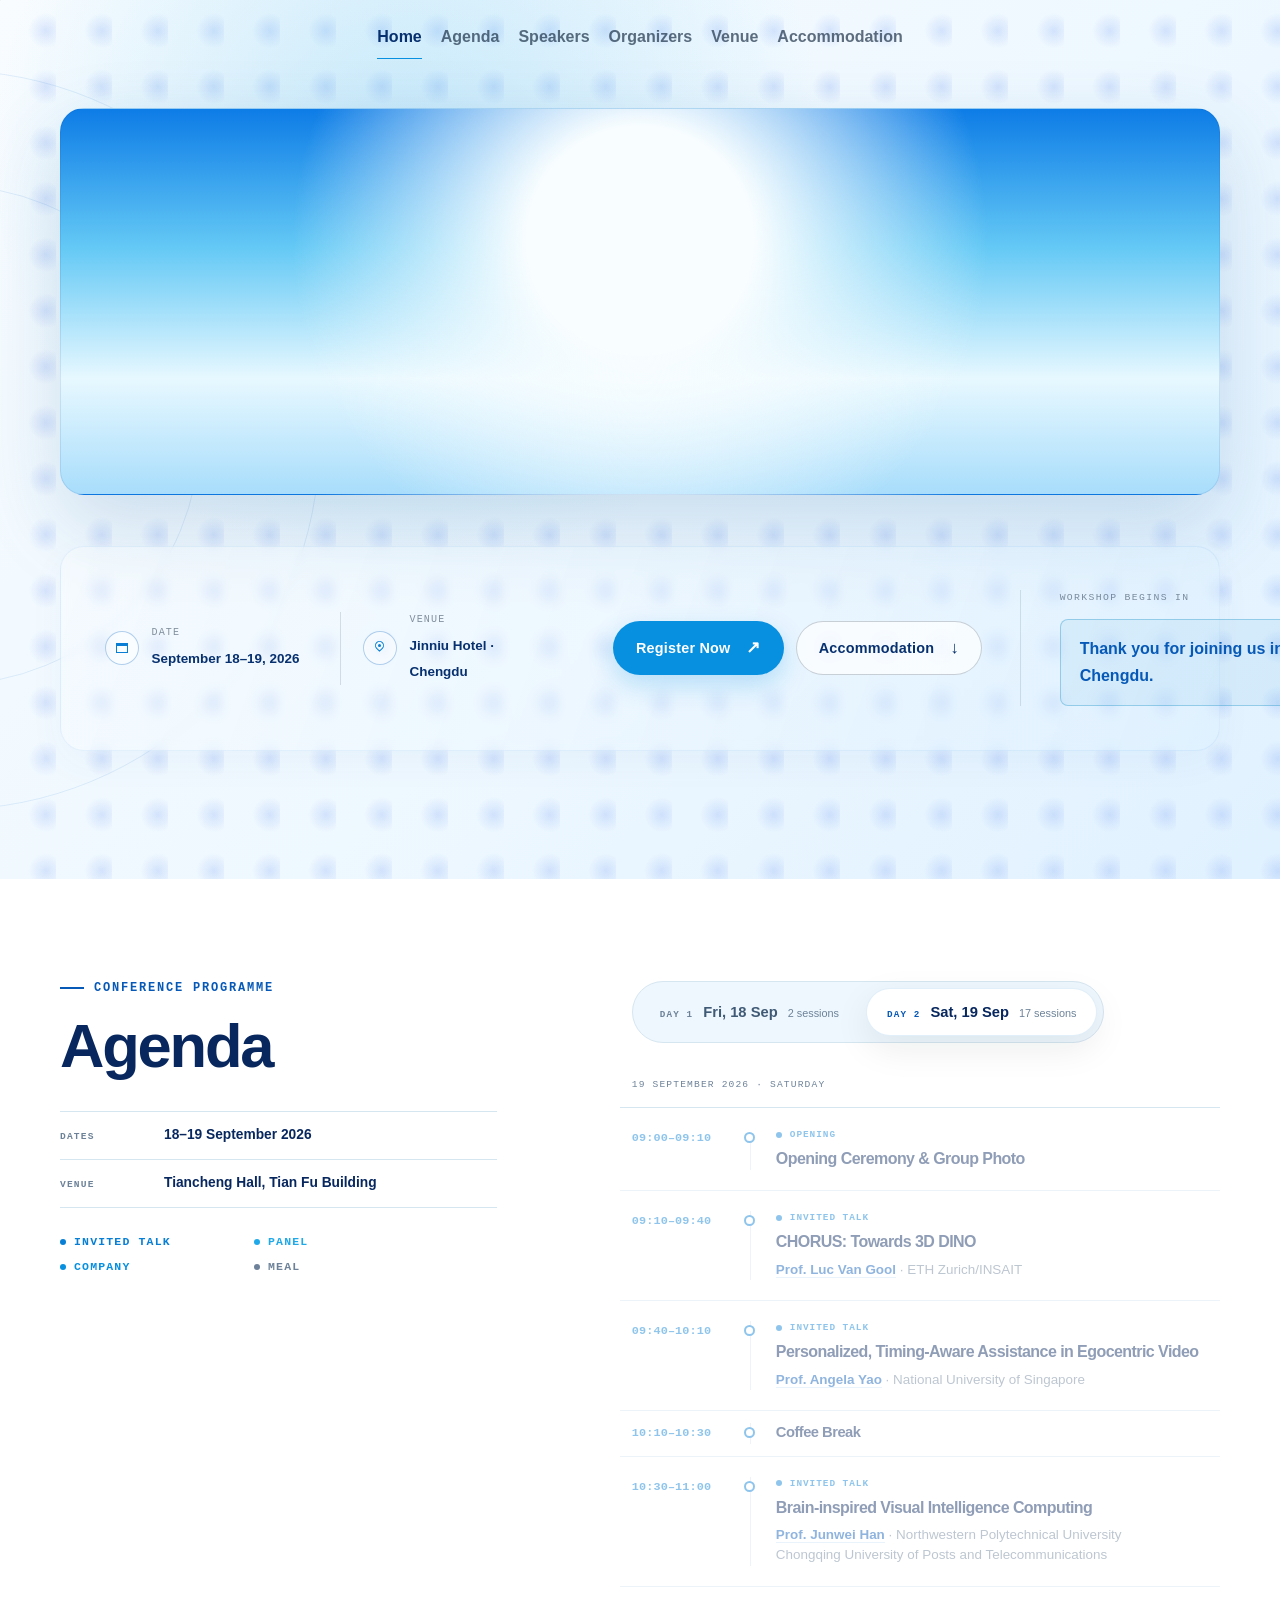
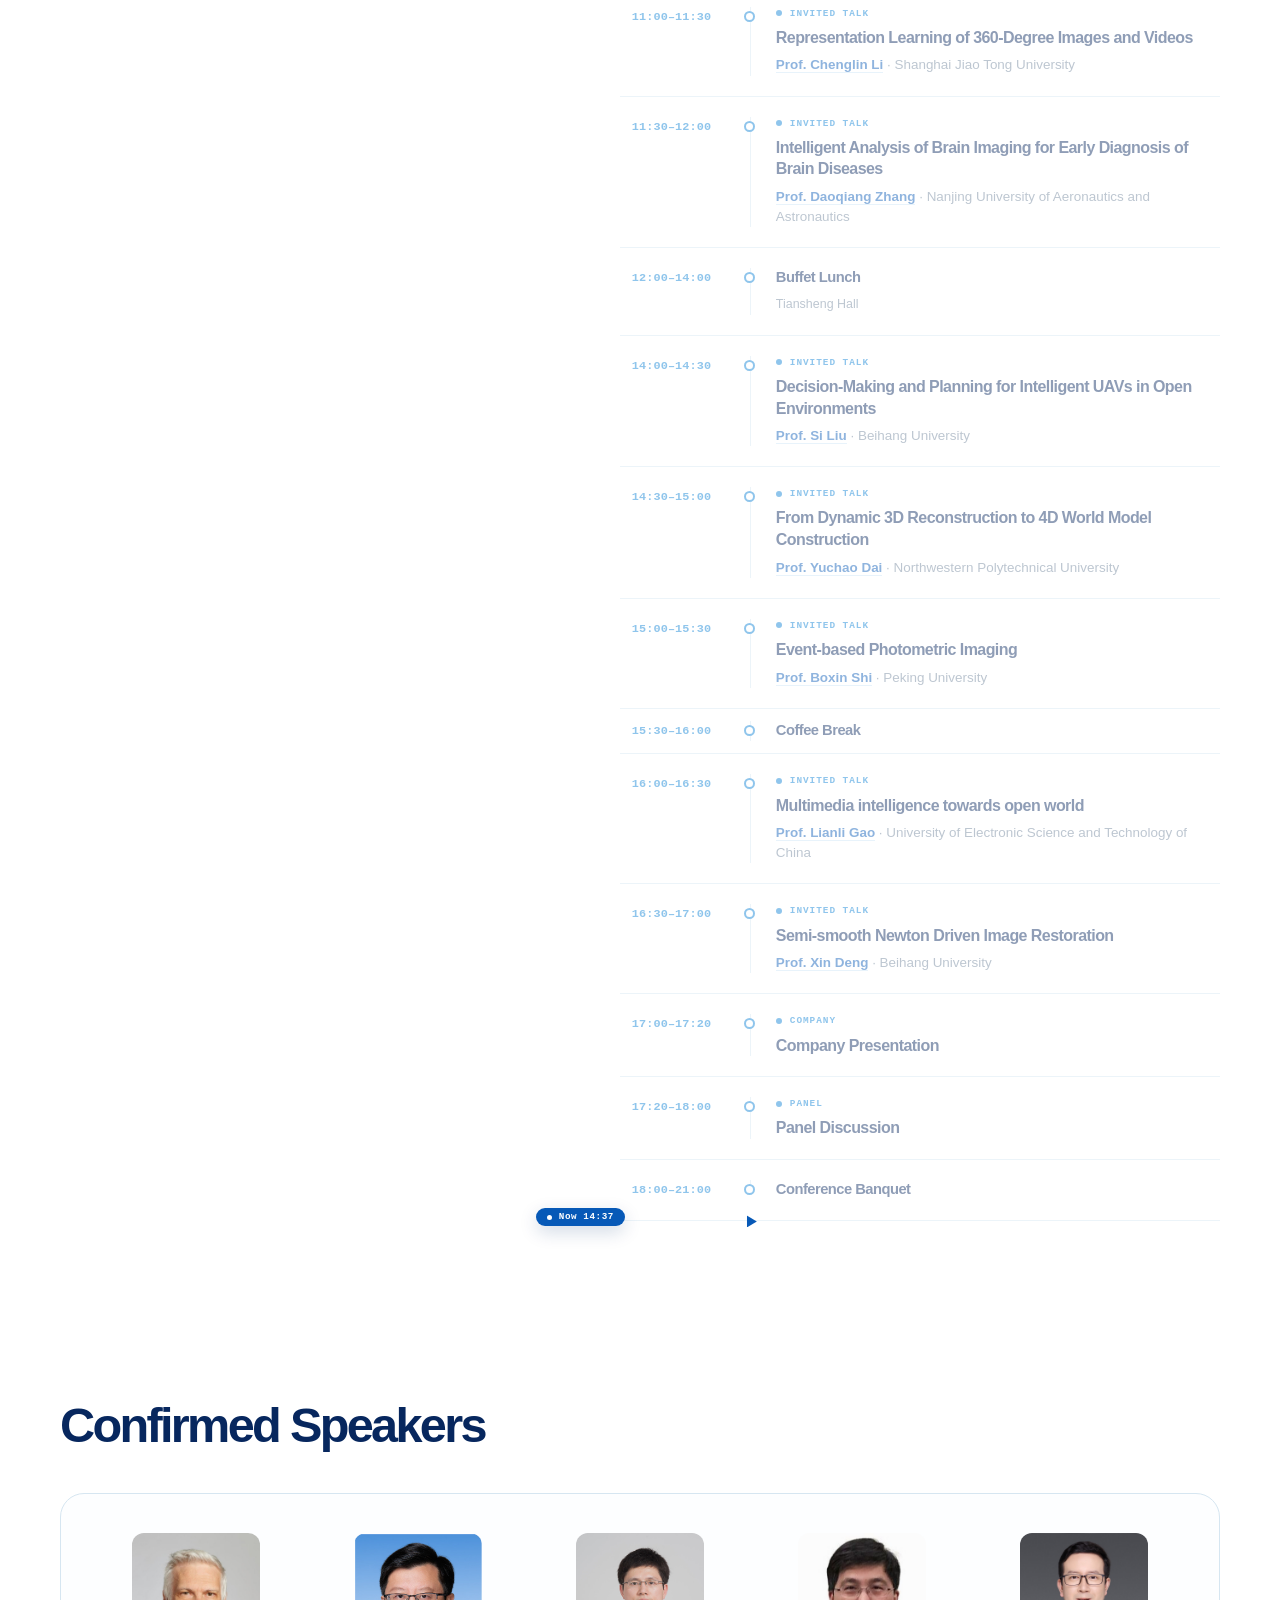
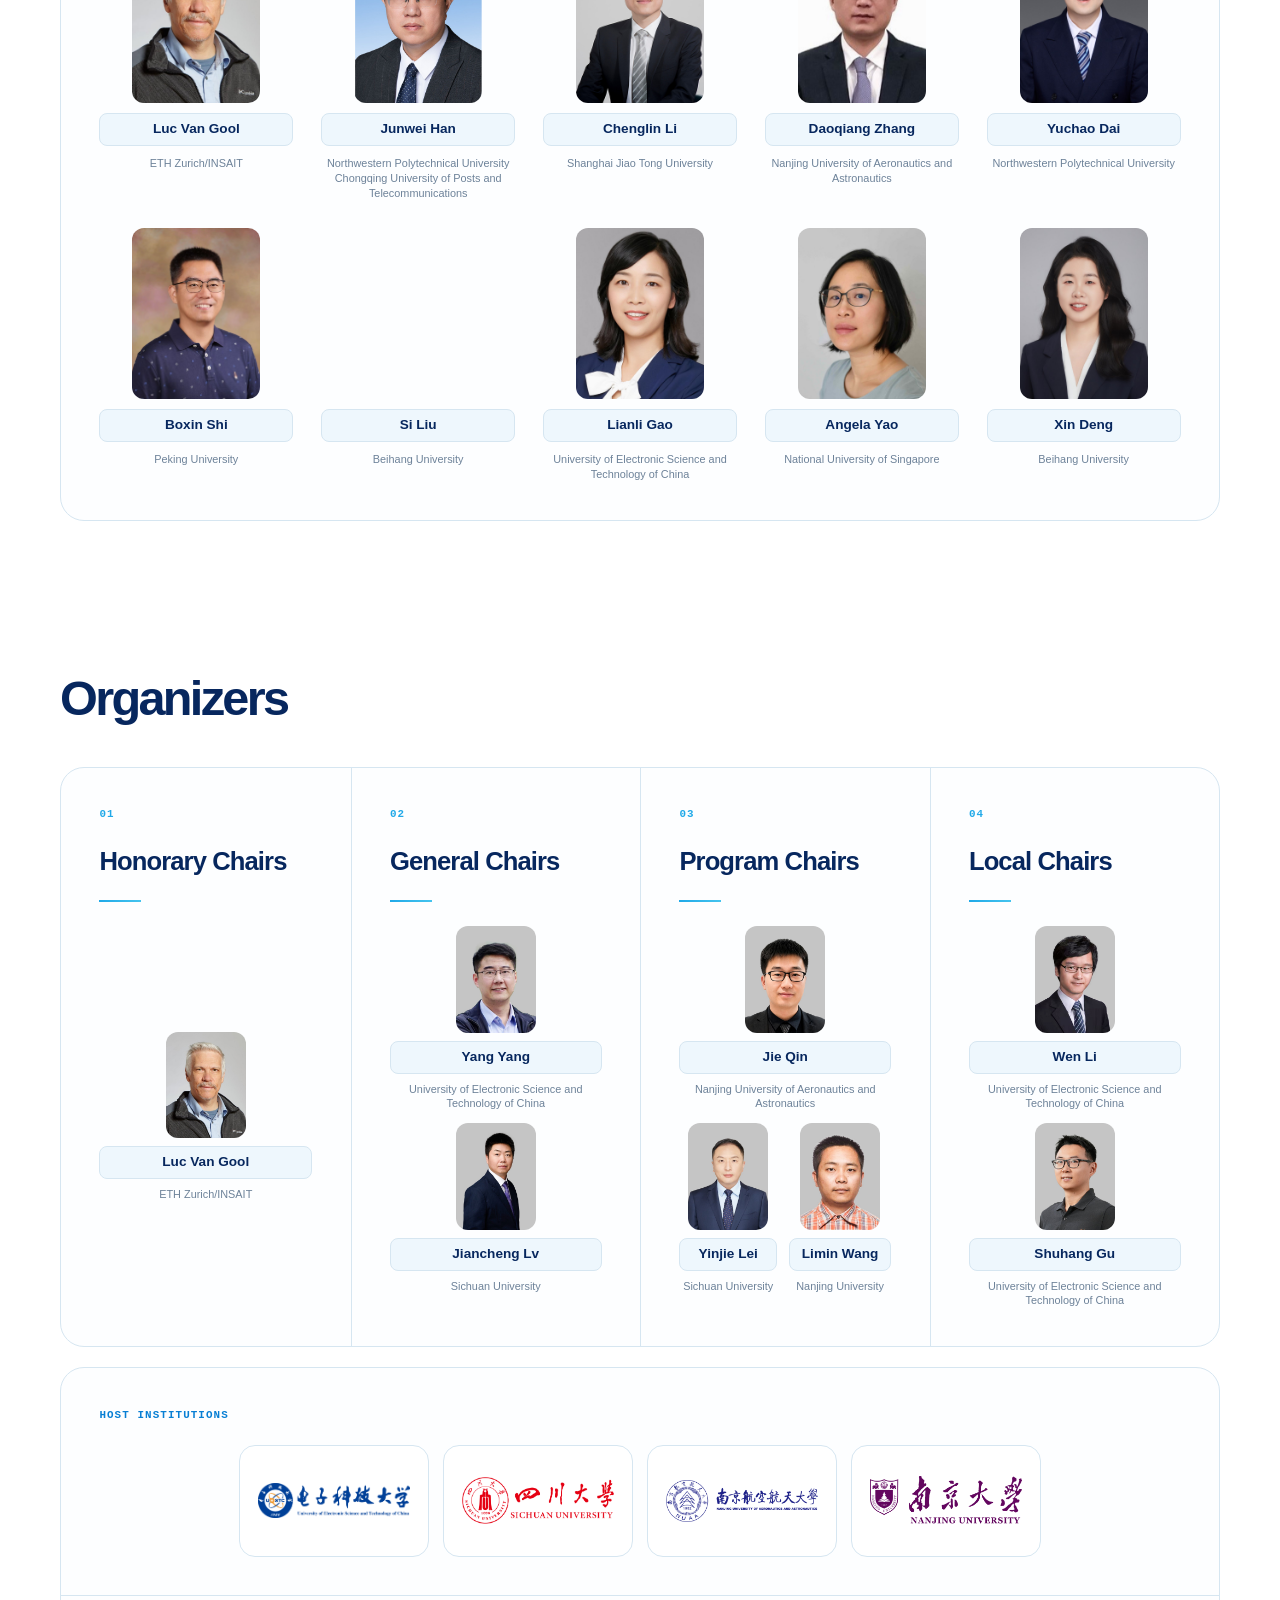
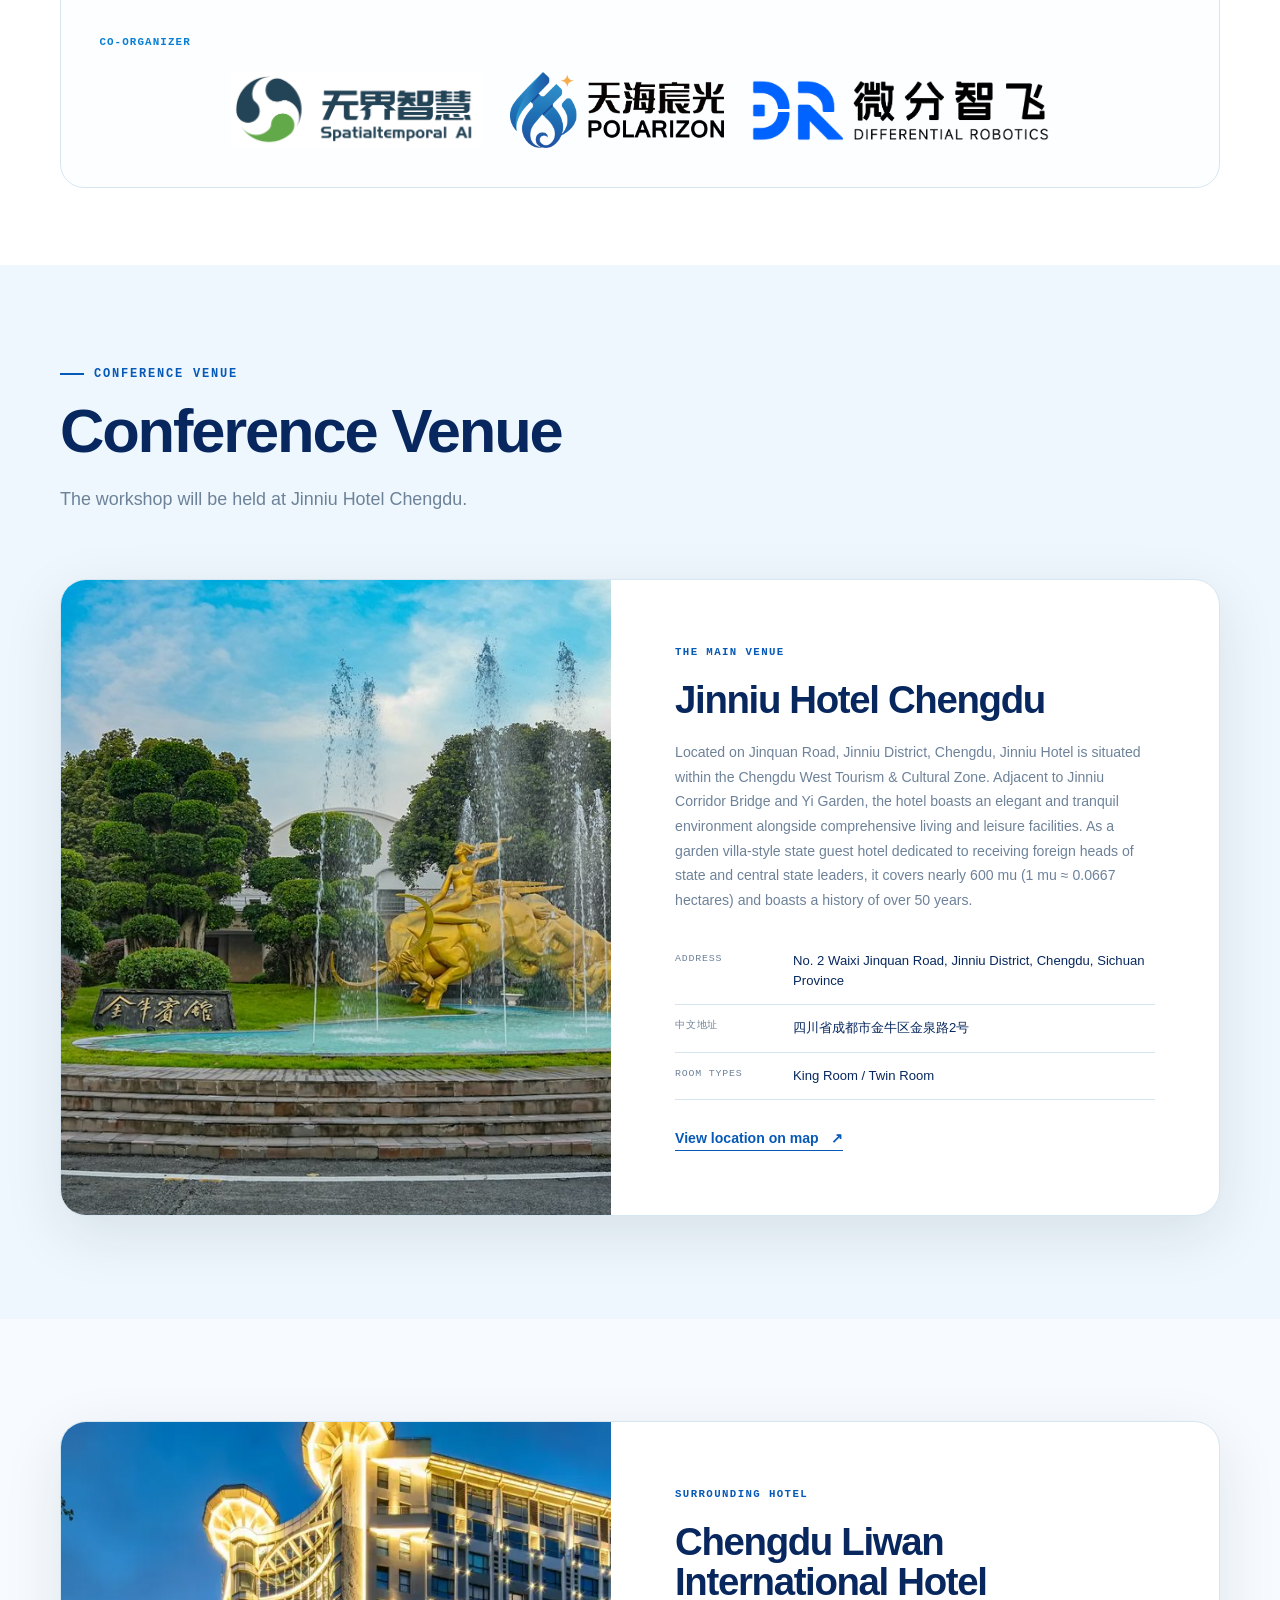
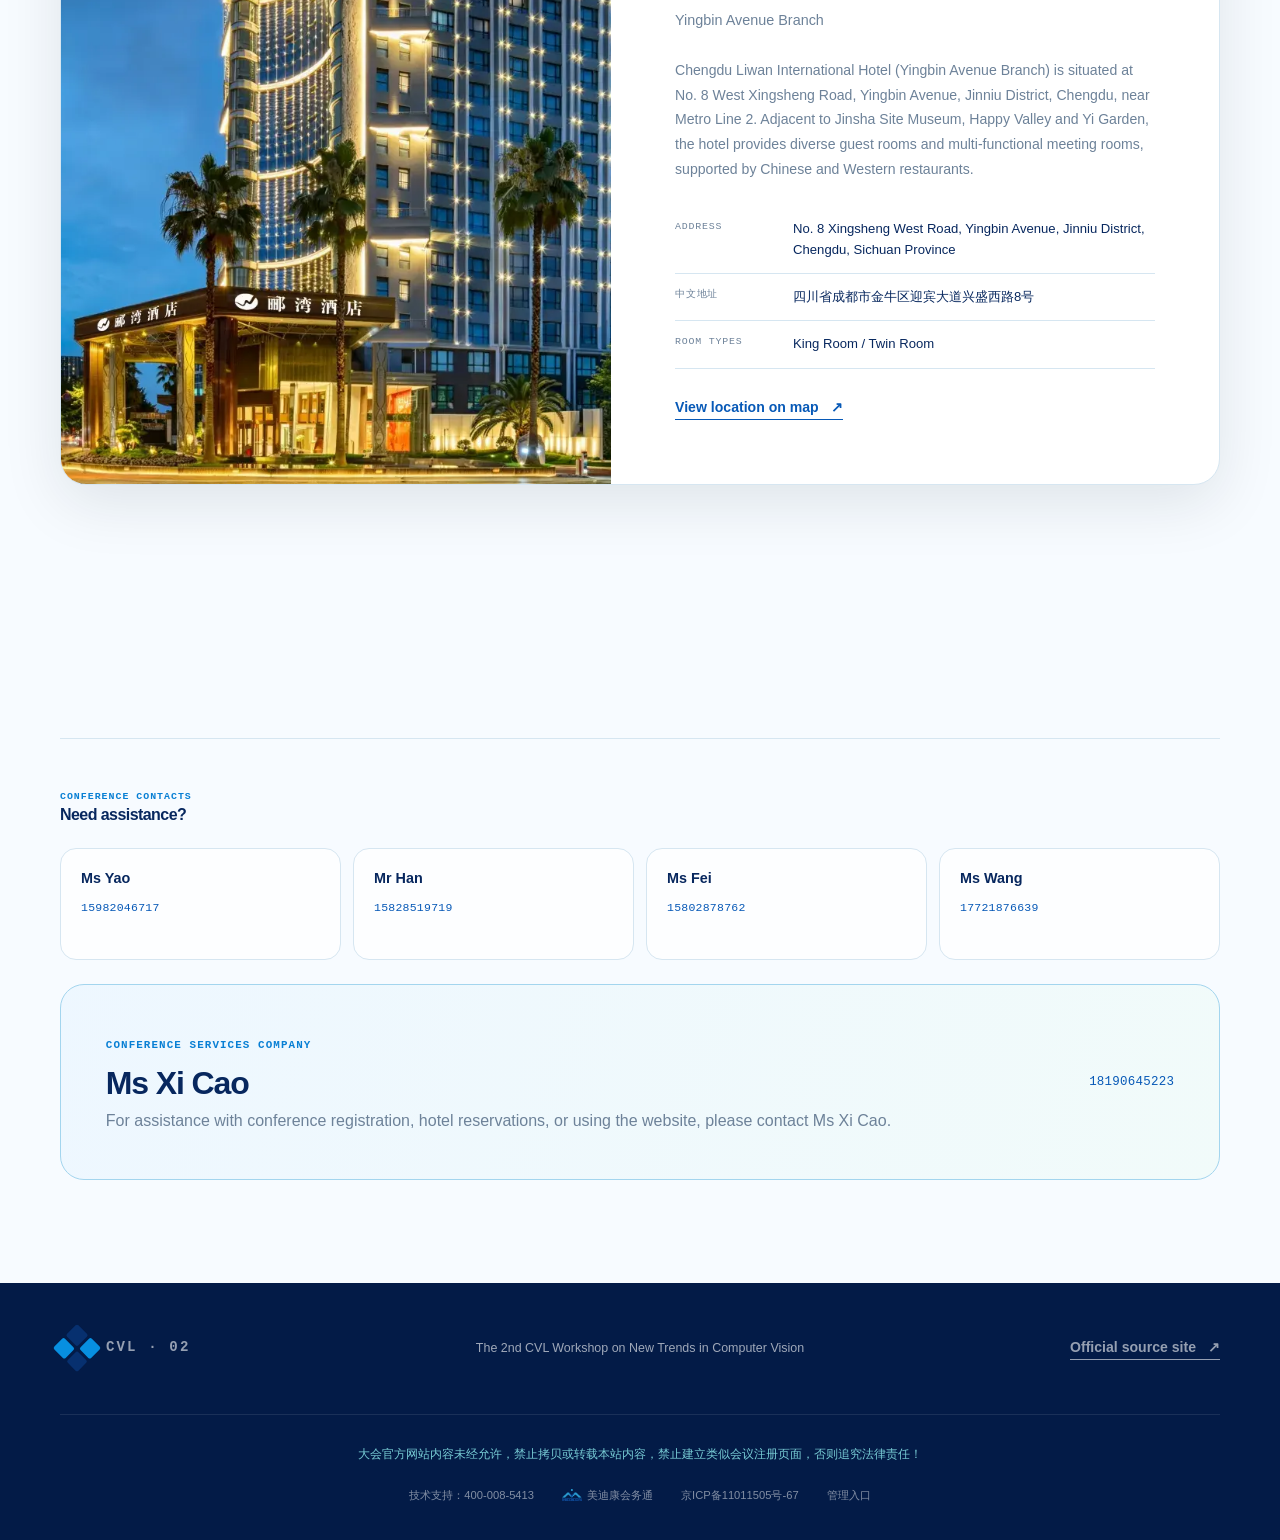
==== commit e061666c: "Show both of Junwei Han's affiliations in the agenda" ====
--- a/index.html
+++ b/index.html
@@ -1,3 +1,4 @@
-<!DOCTYPE html><html lang="en"><head><meta charSet="utf-8"/><meta name="viewport" content="width=device-width, initial-scale=1"/><link rel="preload" href="/assets/cvl-banner-mobile-0813.jpg" as="image" type="image/jpeg" fetchPriority="high" media="(max-width: 767px)"/><link rel="preload" href="/assets/cvl-banner.jpg" as="image" type="image/jpeg" fetchPriority="high" media="(min-width: 768px)"/><link rel="stylesheet" href="/assets/index-BdY51r0H.css" data-rsc-css-href="/assets/index-BdY51r0H.css" data-precedence="vite-rsc/importer-resources"/><link rel="modulepreload" href="/assets/layout-segment-context-CfRJhJe4.js" crossorigin=""/><link rel="modulepreload" href="/assets/rolldown-runtime-S-ySWqyJ.js" crossorigin=""/><link rel="modulepreload" href="/assets/index-Dbz_tk5-.js" crossorigin=""/><link rel="modulepreload" href="/assets/framework-DjPHiq1u.js" crossorigin=""/><link rel="modulepreload" href="/assets/MeetingDataBridge-DhP2uK0h.js" crossorigin=""/><link rel="modulepreload" href="/assets/Header-CTuAbMkb.js" crossorigin=""/><link rel="modulepreload" href="/assets/data-DWDsFOZK.js" crossorigin=""/><link rel="modulepreload" href="/assets/Hero-CIeOYiyA.js" crossorigin=""/><link rel="modulepreload" href="/assets/AgendaTimeline-CXSWSxoo.js" crossorigin=""/><link rel="modulepreload" href="/assets/image-hEYtn_LD.js" crossorigin=""/><link rel="modulepreload" href="/assets/SafeImage-CgvyPJfr.js" crossorigin=""/><link rel="modulepreload" href="/assets/AssistantSlot-C1ZiXn7h.js" crossorigin=""/><link rel="modulepreload" href="/assets/BackToTop-DcU8imKj.js" crossorigin=""/><link rel="modulepreload" href="/assets/InPageAnchorScroll-DsjLfO0o.js" crossorigin=""/><title>The 2nd CVL Workshop on New Trends in Computer Vision</title><meta name="description" content="Join global scholars and industry practitioners for the 2nd CVL Workshop on New Trends in Computer Vision, September 18–19, 2026 at Jinniu Hotel Chengdu."/><meta property="og:title" content="The 2nd CVL Workshop on New Trends in Computer Vision"/><meta property="og:description" content="Join global scholars and industry practitioners for the 2nd CVL Workshop on New Trends in Computer Vision, September 18–19, 2026 at Jinniu Hotel Chengdu."/><meta property="og:url" content="https://jsjqy.scimeeting.cn/cn/web/index/39242"/><meta property="og:site_name" content="CVL Workshop 2026"/><meta property="og:type" content="website"/><meta property="og:image" content="https://cvl2026.github.io/assets/cvl-banner.jpg"/><meta property="og:image:width" content="6000"/><meta property="og:image:height" content="2000"/><meta property="og:image:alt" content="Official banner for the 2nd CVL Workshop on New Trends in Computer Vision"/><meta name="twitter:card" content="summary_large_image"/><meta name="twitter:title" content="The 2nd CVL Workshop on New Trends in Computer Vision"/><meta name="twitter:description" content="Join global scholars and industry practitioners for the 2nd CVL Workshop on New Trends in Computer Vision, September 18–19, 2026 at Jinniu Hotel Chengdu."/><meta name="twitter:image" content="https://cvl2026.github.io/assets/cvl-banner.jpg"/><link rel="shortcut icon" href="/favicon.png"/><link rel="icon" href="/favicon.png"/><link rel="canonical" href="https://jsjqy.scimeeting.cn/cn/web/index/39242"/><meta name="theme-color" content="#eef8ff"/><link rel="preload" as="image" type="image/jpeg" media="(max-width: 767px)" href="/assets/cvl-banner-mobile-0813.jpg" fetchPriority="high"/><link rel="preload" as="image" type="image/jpeg" media="(min-width: 768px)" href="/assets/cvl-banner.jpg" fetchPriority="high"/><script>self.__VINEXT_RSC_PARAMS__={}</script><script>self.__VINEXT_RSC_NAV__={"pathname":"/","searchParams":[]}</script><link rel="modulepreload" href="/assets/index-Dbz_tk5-.js" />
-</head><body><header class="siteHeader "><div class="headerInner"><nav class="desktopNav" aria-label="Primary navigation"><a href="#home" class="active">Home</a><a href="#agenda" class="">Agenda</a><a href="#speakers" class="">Speakers</a><a href="#organizers" class="">Organizers</a><a href="#venue" class="">Venue</a><a href="#accommodation" class="">Accommodation</a></nav><button class="menuButton " type="button" aria-label="Open navigation menu" aria-expanded="false" aria-controls="mobile-navigation"><span></span><span></span><span></span></button></div><div id="mobile-navigation" class="mobilePanel " aria-hidden="true"><nav aria-label="Mobile navigation"><a href="#home" tabindex="-1"><span>01</span>Home</a><a href="#agenda" tabindex="-1"><span>02</span>Agenda</a><a href="#speakers" tabindex="-1"><span>03</span>Speakers</a><a href="#organizers" tabindex="-1"><span>04</span>Organizers</a><a href="#venue" tabindex="-1"><span>05</span>Venue</a><a href="#accommodation" tabindex="-1"><span>06</span>Accommodation</a></nav></div></header><main><section class="hero heroBanner" id="home"><div class="heroBackdrop" aria-hidden="true"></div><div class="heroInner"><h1 class="visuallyHidden">The 2nd CVL Workshop on New Trends in Computer Vision</h1><div class="heroVisual" aria-label="Official banner for the 2nd CVL Workshop on New Trends in Computer Vision"><picture><source media="(max-width: 767px)" type="image/jpeg" srcSet="/assets/cvl-banner-mobile-0813.jpg"/><img src="/assets/cvl-banner.jpg" alt="2nd CVL Workshop on New Trends in Computer Vision, September 18–19, 2026, Chengdu, China" width="30000" height="10000" loading="eager" fetchPriority="high" decoding="async"/></picture></div><div class="heroCopy"><div class="heroCopyDetails"><div class="heroMeta" aria-label="Conference date and location"><div><span class="metaIcon calendarIcon" aria-hidden="true"></span><p><small>Date</small><strong>September 18–19, 2026</strong></p></div><div><span class="metaIcon locationIcon" aria-hidden="true"></span><p><small>Venue</small><strong>Jinniu Hotel · Chengdu</strong></p></div></div><div class="heroActions"><a class="button buttonGold" href="https://jsjqy.scimeeting.cn/cn/reg/info/39242" target="_blank" rel="noreferrer">Register Now <span aria-hidden="true">↗</span></a><button class="button buttonGhost" type="button">Accommodation <span aria-hidden="true">↓</span></button></div><div class="countdownWrap"><p>Workshop begins in</p><div class="countdown" aria-label="Countdown to the workshop" aria-live="polite"><div class="countdownUnit"><strong>—</strong><span>Days</span></div><div class="countdownUnit"><strong>—</strong><span>Hours</span></div><div class="countdownUnit"><strong>—</strong><span>Minutes</span></div><div class="countdownUnit"><strong>—</strong><span>Seconds</span></div></div></div></div></div></div></section><section class="section agendaSection" id="agenda"><div class="container agendaLayout"><aside class="agendaAside"><header class="sectionHeader "><p class="eyebrow"><span aria-hidden="true"></span>Conference Programme</p><h2>Agenda</h2></header><dl class="agendaMeta"><div><dt>Dates</dt><dd>18–19 September 2026</dd></div><div><dt>Venue</dt><dd>Tiancheng Hall, Tian Fu Building</dd></div></dl><ul class="agendaLegend" aria-label="Session types"><li class="agendaKind agendaKind--invited"><i aria-hidden="true"></i>Invited Talk</li><li class="agendaKind agendaKind--panel"><i aria-hidden="true"></i>Panel</li><li class="agendaKind agendaKind--industry"><i aria-hidden="true"></i>Company</li><li class="agendaKind agendaKind--meal"><i aria-hidden="true"></i>Meal</li></ul></aside><div class="agendaTimeline"><div class="agendaDayBar"><div class="agendaDays" role="tablist" aria-label="Agenda days"><button class="agendaDay" type="button" role="tab" id="agenda-tab-day-1" aria-selected="false" aria-controls="agenda-panel-day-1" tabindex="-1"><span class="agendaDayLabel">Day 1</span><strong>Fri, 18 Sep</strong><span class="agendaDayCount">2<!-- --> sessions</span></button><button class="agendaDay isActive" type="button" role="tab" id="agenda-tab-day-2" aria-selected="true" aria-controls="agenda-panel-day-2" tabindex="0"><span class="agendaDayLabel">Day 2</span><strong>Sat, 19 Sep</strong><span class="agendaDayCount">17<!-- --> sessions</span></button></div></div><section class="agendaDayPanel" id="agenda-panel-day-1" role="tabpanel" aria-labelledby="agenda-tab-day-1" hidden=""><p class="agendaDayNote">18 September 2026<!-- --> · <!-- -->Friday</p><div class="agendaListWrap"><ol class="agendaList"><li id="agenda-day-1-registration" class="agendaItem agendaItem--registration" data-kind="registration" data-start="2026-09-18T13:00" data-end="2026-09-18T19:00"><span class="agendaTime"><time dateTime="2026-09-18T13:00:00+08:00">13:00–19:00</time><span class="visuallyHidden"> <!-- -->China Standard Time</span></span><span class="agendaRail" aria-hidden="true"><i></i></span><div class="agendaBody"><h3 class="agendaTitle">Registration</h3></div></li><li id="agenda-day-1-dinner" class="agendaItem agendaItem--meal" data-kind="meal" data-start="2026-09-18T18:00" data-end="2026-09-18T19:30"><span class="agendaTime"><time dateTime="2026-09-18T18:00:00+08:00">18:00–19:30</time><span class="visuallyHidden"> <!-- -->China Standard Time</span></span><span class="agendaRail" aria-hidden="true"><i></i></span><div class="agendaBody"><h3 class="agendaTitle">Buffet Dinner</h3><p class="agendaNote">Tiansheng Hall</p></div></li></ol></div></section><section class="agendaDayPanel" id="agenda-panel-day-2" role="tabpanel" aria-labelledby="agenda-tab-day-2"><p class="agendaDayNote">19 September 2026<!-- --> · <!-- -->Saturday</p><div class="agendaListWrap"><ol class="agendaList"><li id="agenda-day-2-opening" class="agendaItem agendaItem--ceremony" data-kind="ceremony" data-start="2026-09-19T09:00" data-end="2026-09-19T09:10"><span class="agendaTime"><time dateTime="2026-09-19T09:00:00+08:00">09:00–09:10</time><span class="visuallyHidden"> <!-- -->China Standard Time</span></span><span class="agendaRail" aria-hidden="true"><i></i></span><div class="agendaBody"><p class="agendaTopline"><span class="agendaKind"><i aria-hidden="true"></i>Opening</span></p><h3 class="agendaTitle">Opening Ceremony &amp; Group Photo</h3></div></li><li id="agenda-day-2-invited-1" class="agendaItem agendaItem--invited" data-kind="invited" data-start="2026-09-19T09:10" data-end="2026-09-19T09:40"><span class="agendaTime"><time dateTime="2026-09-19T09:10:00+08:00">09:10–09:40</time><span class="visuallyHidden"> <!-- -->China Standard Time</span></span><span class="agendaRail" aria-hidden="true"><i></i></span><div class="agendaBody"><p class="agendaTopline"><span class="agendaKind"><i aria-hidden="true"></i>Invited Talk</span></p><h3 class="agendaTitle">CHORUS: Towards 3D DINO</h3><p class="agendaSpeaker"><a class="agendaPersonLink" href="#speaker-luc-van-gool"><strong>Prof. Luc Van Gool</strong></a><span class="agendaAffiliation"> <!-- -->· <!-- -->ETH Zurich/INSAIT</span></p></div></li><li id="agenda-day-2-invited-2" class="agendaItem agendaItem--invited" data-kind="invited" data-start="2026-09-19T09:40" data-end="2026-09-19T10:10"><span class="agendaTime"><time dateTime="2026-09-19T09:40:00+08:00">09:40–10:10</time><span class="visuallyHidden"> <!-- -->China Standard Time</span></span><span class="agendaRail" aria-hidden="true"><i></i></span><div class="agendaBody"><p class="agendaTopline"><span class="agendaKind"><i aria-hidden="true"></i>Invited Talk</span></p><h3 class="agendaTitle">Personalized, Timing-Aware Assistance in Egocentric Video</h3><p class="agendaSpeaker"><a class="agendaPersonLink" href="#speaker-angela-yao"><strong>Prof. Angela Yao</strong></a><span class="agendaAffiliation"> <!-- -->· <!-- -->National University of Singapore</span></p></div></li><li id="agenda-day-2-break-1" class="agendaItem agendaItem--break isBreak" data-kind="break" data-start="2026-09-19T10:10" data-end="2026-09-19T10:30"><span class="agendaTime"><time dateTime="2026-09-19T10:10:00+08:00">10:10–10:30</time><span class="visuallyHidden"> <!-- -->China Standard Time</span></span><span class="agendaRail" aria-hidden="true"><i></i></span><div class="agendaBody"><h3 class="agendaTitle">Coffee Break</h3></div></li><li id="agenda-day-2-invited-3" class="agendaItem agendaItem--invited" data-kind="invited" data-start="2026-09-19T10:30" data-end="2026-09-19T11:00"><span class="agendaTime"><time dateTime="2026-09-19T10:30:00+08:00">10:30–11:00</time><span class="visuallyHidden"> <!-- -->China Standard Time</span></span><span class="agendaRail" aria-hidden="true"><i></i></span><div class="agendaBody"><p class="agendaTopline"><span class="agendaKind"><i aria-hidden="true"></i>Invited Talk</span></p><h3 class="agendaTitle">Brain-inspired Visual Intelligence Computing</h3><p class="agendaSpeaker"><a class="agendaPersonLink" href="#speaker-junwei-han"><strong>Prof. Junwei Han</strong></a><span class="agendaAffiliation"> <!-- -->· <!-- -->Northwestern Polytechnical University</span></p></div></li><li id="agenda-day-2-invited-4" class="agendaItem agendaItem--invited" data-kind="invited" data-start="2026-09-19T11:00" data-end="2026-09-19T11:30"><span class="agendaTime"><time dateTime="2026-09-19T11:00:00+08:00">11:00–11:30</time><span class="visuallyHidden"> <!-- -->China Standard Time</span></span><span class="agendaRail" aria-hidden="true"><i></i></span><div class="agendaBody"><p class="agendaTopline"><span class="agendaKind"><i aria-hidden="true"></i>Invited Talk</span></p><h3 class="agendaTitle">Representation Learning of 360-Degree Images and Videos</h3><p class="agendaSpeaker"><a class="agendaPersonLink" href="#speaker-chenglin-li"><strong>Prof. Chenglin Li</strong></a><span class="agendaAffiliation"> <!-- -->· <!-- -->Shanghai Jiao Tong University</span></p></div></li><li id="agenda-day-2-invited-5" class="agendaItem agendaItem--invited" data-kind="invited" data-start="2026-09-19T11:30" data-end="2026-09-19T12:00"><span class="agendaTime"><time dateTime="2026-09-19T11:30:00+08:00">11:30–12:00</time><span class="visuallyHidden"> <!-- -->China Standard Time</span></span><span class="agendaRail" aria-hidden="true"><i></i></span><div class="agendaBody"><p class="agendaTopline"><span class="agendaKind"><i aria-hidden="true"></i>Invited Talk</span></p><h3 class="agendaTitle">Intelligent Analysis of Brain Imaging for Early Diagnosis of Brain Diseases</h3><p class="agendaSpeaker"><a class="agendaPersonLink" href="#speaker-daoqiang-zhang"><strong>Prof. Daoqiang Zhang</strong></a><span class="agendaAffiliation"> <!-- -->· <!-- -->Nanjing University of Aeronautics and Astronautics</span></p></div></li><li id="agenda-day-2-lunch" class="agendaItem agendaItem--meal" data-kind="meal" data-start="2026-09-19T12:00" data-end="2026-09-19T14:00"><span class="agendaTime"><time dateTime="2026-09-19T12:00:00+08:00">12:00–14:00</time><span class="visuallyHidden"> <!-- -->China Standard Time</span></span><span class="agendaRail" aria-hidden="true"><i></i></span><div class="agendaBody"><h3 class="agendaTitle">Buffet Lunch</h3><p class="agendaNote">Tiansheng Hall</p></div></li><li id="agenda-day-2-invited-6" class="agendaItem agendaItem--invited" data-kind="invited" data-start="2026-09-19T14:00" data-end="2026-09-19T14:30"><span class="agendaTime"><time dateTime="2026-09-19T14:00:00+08:00">14:00–14:30</time><span class="visuallyHidden"> <!-- -->China Standard Time</span></span><span class="agendaRail" aria-hidden="true"><i></i></span><div class="agendaBody"><p class="agendaTopline"><span class="agendaKind"><i aria-hidden="true"></i>Invited Talk</span></p><h3 class="agendaTitle">Decision-Making and Planning for Intelligent UAVs in Open Environments</h3><p class="agendaSpeaker"><a class="agendaPersonLink" href="#speaker-si-liu"><strong>Prof. Si Liu</strong></a><span class="agendaAffiliation"> <!-- -->· <!-- -->Beihang University</span></p></div></li><li id="agenda-day-2-invited-7" class="agendaItem agendaItem--invited" data-kind="invited" data-start="2026-09-19T14:30" data-end="2026-09-19T15:00"><span class="agendaTime"><time dateTime="2026-09-19T14:30:00+08:00">14:30–15:00</time><span class="visuallyHidden"> <!-- -->China Standard Time</span></span><span class="agendaRail" aria-hidden="true"><i></i></span><div class="agendaBody"><p class="agendaTopline"><span class="agendaKind"><i aria-hidden="true"></i>Invited Talk</span></p><h3 class="agendaTitle">From Dynamic 3D Reconstruction to 4D World Model Construction</h3><p class="agendaSpeaker"><a class="agendaPersonLink" href="#speaker-yuchao-dai"><strong>Prof. Yuchao Dai</strong></a><span class="agendaAffiliation"> <!-- -->· <!-- -->Northwestern Polytechnical University</span></p></div></li><li id="agenda-day-2-invited-8" class="agendaItem agendaItem--invited" data-kind="invited" data-start="2026-09-19T15:00" data-end="2026-09-19T15:30"><span class="agendaTime"><time dateTime="2026-09-19T15:00:00+08:00">15:00–15:30</time><span class="visuallyHidden"> <!-- -->China Standard Time</span></span><span class="agendaRail" aria-hidden="true"><i></i></span><div class="agendaBody"><p class="agendaTopline"><span class="agendaKind"><i aria-hidden="true"></i>Invited Talk</span></p><h3 class="agendaTitle">Event-based Photometric Imaging</h3><p class="agendaSpeaker"><a class="agendaPersonLink" href="#speaker-boxin-shi"><strong>Prof. Boxin Shi</strong></a><span class="agendaAffiliation"> <!-- -->· <!-- -->Peking University</span></p></div></li><li id="agenda-day-2-break-2" class="agendaItem agendaItem--break isBreak" data-kind="break" data-start="2026-09-19T15:30" data-end="2026-09-19T16:00"><span class="agendaTime"><time dateTime="2026-09-19T15:30:00+08:00">15:30–16:00</time><span class="visuallyHidden"> <!-- -->China Standard Time</span></span><span class="agendaRail" aria-hidden="true"><i></i></span><div class="agendaBody"><h3 class="agendaTitle">Coffee Break</h3></div></li><li id="agenda-day-2-invited-9" class="agendaItem agendaItem--invited" data-kind="invited" data-start="2026-09-19T16:00" data-end="2026-09-19T16:30"><span class="agendaTime"><time dateTime="2026-09-19T16:00:00+08:00">16:00–16:30</time><span class="visuallyHidden"> <!-- -->China Standard Time</span></span><span class="agendaRail" aria-hidden="true"><i></i></span><div class="agendaBody"><p class="agendaTopline"><span class="agendaKind"><i aria-hidden="true"></i>Invited Talk</span></p><h3 class="agendaTitle">Multimedia intelligence towards open world</h3><p class="agendaSpeaker"><a class="agendaPersonLink" href="#speaker-lianli-gao"><strong>Prof. Lianli Gao</strong></a><span class="agendaAffiliation"> <!-- -->· <!-- -->University of Electronic Science and Technology of China</span></p></div></li><li id="agenda-day-2-invited-10" class="agendaItem agendaItem--invited" data-kind="invited" data-start="2026-09-19T16:30" data-end="2026-09-19T17:00"><span class="agendaTime"><time dateTime="2026-09-19T16:30:00+08:00">16:30–17:00</time><span class="visuallyHidden"> <!-- -->China Standard Time</span></span><span class="agendaRail" aria-hidden="true"><i></i></span><div class="agendaBody"><p class="agendaTopline"><span class="agendaKind"><i aria-hidden="true"></i>Invited Talk</span></p><h3 class="agendaTitle">Semi-smooth Newton Driven Image Restoration</h3><p class="agendaSpeaker"><a class="agendaPersonLink" href="#speaker-xin-deng"><strong>Prof. Xin Deng</strong></a><span class="agendaAffiliation"> <!-- -->· <!-- -->Beihang University</span></p></div></li><li id="agenda-day-2-company" class="agendaItem agendaItem--industry" data-kind="industry" data-start="2026-09-19T17:00" data-end="2026-09-19T17:20"><span class="agendaTime"><time dateTime="2026-09-19T17:00:00+08:00">17:00–17:20</time><span class="visuallyHidden"> <!-- -->China Standard Time</span></span><span class="agendaRail" aria-hidden="true"><i></i></span><div class="agendaBody"><p class="agendaTopline"><span class="agendaKind"><i aria-hidden="true"></i>Company</span></p><h3 class="agendaTitle">Company Presentation</h3></div></li><li id="agenda-day-2-panel" class="agendaItem agendaItem--panel" data-kind="panel" data-start="2026-09-19T17:20" data-end="2026-09-19T18:00"><span class="agendaTime"><time dateTime="2026-09-19T17:20:00+08:00">17:20–18:00</time><span class="visuallyHidden"> <!-- -->China Standard Time</span></span><span class="agendaRail" aria-hidden="true"><i></i></span><div class="agendaBody"><p class="agendaTopline"><span class="agendaKind"><i aria-hidden="true"></i>Panel</span></p><h3 class="agendaTitle">Panel Discussion</h3></div></li><li id="agenda-day-2-banquet" class="agendaItem agendaItem--meal" data-kind="meal" data-start="2026-09-19T18:00" data-end="2026-09-19T21:00"><span class="agendaTime"><time dateTime="2026-09-19T18:00:00+08:00">18:00–21:00</time><span class="visuallyHidden"> <!-- -->China Standard Time</span></span><span class="agendaRail" aria-hidden="true"><i></i></span><div class="agendaBody"><h3 class="agendaTitle">Conference Banquet</h3></div></li></ol></div></section></div></div></section><section class="section organizersSection speakersSection" id="speakers"><div class="container"><h2 class="organizersTitle">Confirmed Speakers</h2><div class="speakerGrid" aria-label="Confirmed speakers"><div class="speakerCard" id="speaker-luc-van-gool"><img src="/assets/committee/luc-van-gool.jpg" alt="Luc Van Gool" width="600" height="800" loading="lazy" decoding="async" srcSet="/assets/committee/luc-van-gool.jpg 640w, /assets/committee/luc-van-gool.jpg 750w, /assets/committee/luc-van-gool.jpg 828w, /assets/committee/luc-van-gool.jpg 1080w, /assets/committee/luc-van-gool.jpg 1200w" class="chairPhoto" data-nimg="1"/><div class="chairMemberName">Luc Van Gool</div><div class="chairMemberBio">ETH Zurich/INSAIT</div></div><div class="speakerCard" id="speaker-junwei-han"><img src="/assets/speakers/junwei-han.jpg" alt="Junwei Han" width="600" height="800" loading="lazy" decoding="async" srcSet="/assets/speakers/junwei-han.jpg 640w, /assets/speakers/junwei-han.jpg 750w, /assets/speakers/junwei-han.jpg 828w, /assets/speakers/junwei-han.jpg 1080w, /assets/speakers/junwei-han.jpg 1200w" class="chairPhoto" data-nimg="1"/><div class="chairMemberName">Junwei Han</div><div class="chairMemberBio">Northwestern Polytechnical University
-Chongqing University of Posts and Telecommunications</div></div><div class="speakerCard" id="speaker-chenglin-li"><img src="/assets/speakers/chenglin-li.jpg" alt="Chenglin Li" width="600" height="800" loading="lazy" decoding="async" srcSet="/assets/speakers/chenglin-li.jpg 640w, /assets/speakers/chenglin-li.jpg 750w, /assets/speakers/chenglin-li.jpg 828w, /assets/speakers/chenglin-li.jpg 1080w, /assets/speakers/chenglin-li.jpg 1200w" class="chairPhoto" data-nimg="1"/><div class="chairMemberName">Chenglin Li</div><div class="chairMemberBio">Shanghai Jiao Tong University</div></div><div class="speakerCard" id="speaker-daoqiang-zhang"><img src="/assets/speakers/zhang-daoqiang.jpg" alt="Daoqiang Zhang" width="600" height="800" loading="lazy" decoding="async" srcSet="/assets/speakers/zhang-daoqiang.jpg 640w, /assets/speakers/zhang-daoqiang.jpg 750w, /assets/speakers/zhang-daoqiang.jpg 828w, /assets/speakers/zhang-daoqiang.jpg 1080w, /assets/speakers/zhang-daoqiang.jpg 1200w" class="chairPhoto" data-nimg="1"/><div class="chairMemberName">Daoqiang Zhang</div><div class="chairMemberBio">Nanjing University of Aeronautics and Astronautics</div></div><div class="speakerCard" id="speaker-yuchao-dai"><img src="/assets/speakers/dai-yuchao.jpg" alt="Yuchao Dai" width="600" height="800" loading="lazy" decoding="async" srcSet="/assets/speakers/dai-yuchao.jpg 640w, /assets/speakers/dai-yuchao.jpg 750w, /assets/speakers/dai-yuchao.jpg 828w, /assets/speakers/dai-yuchao.jpg 1080w, /assets/speakers/dai-yuchao.jpg 1200w" class="chairPhoto" data-nimg="1"/><div class="chairMemberName">Yuchao Dai</div><div class="chairMemberBio">Northwestern Polytechnical University</div></div><div class="speakerCard" id="speaker-boxin-shi"><img src="/assets/speakers/boxin-shi.jpg" alt="Boxin Shi" width="600" height="800" loading="lazy" decoding="async" srcSet="/assets/speakers/boxin-shi.jpg 640w, /assets/speakers/boxin-shi.jpg 750w, /assets/speakers/boxin-shi.jpg 828w, /assets/speakers/boxin-shi.jpg 1080w, /assets/speakers/boxin-shi.jpg 1200w" class="chairPhoto" data-nimg="1"/><div class="chairMemberName">Boxin Shi</div><div class="chairMemberBio">Peking University</div></div><div class="speakerCard" id="speaker-si-liu"><img src="/assets/speakers/liu-cai.jpg" alt="Si Liu" width="600" height="800" loading="lazy" decoding="async" srcSet="/assets/speakers/liu-cai.jpg 640w, /assets/speakers/liu-cai.jpg 750w, /assets/speakers/liu-cai.jpg 828w, /assets/speakers/liu-cai.jpg 1080w, /assets/speakers/liu-cai.jpg 1200w" class="chairPhoto" data-nimg="1"/><div class="chairMemberName">Si Liu</div><div class="chairMemberBio">Beihang University</div></div><div class="speakerCard" id="speaker-lianli-gao"><img src="/assets/speakers/gao-lianli.jpg" alt="Lianli Gao" width="600" height="800" loading="lazy" decoding="async" srcSet="/assets/speakers/gao-lianli.jpg 640w, /assets/speakers/gao-lianli.jpg 750w, /assets/speakers/gao-lianli.jpg 828w, /assets/speakers/gao-lianli.jpg 1080w, /assets/speakers/gao-lianli.jpg 1200w" class="chairPhoto" data-nimg="1"/><div class="chairMemberName">Lianli Gao</div><div class="chairMemberBio">University of Electronic Science and Technology of China</div></div><div class="speakerCard" id="speaker-angela-yao"><img src="/assets/speakers/angela-yao.jpg" alt="Angela Yao" width="600" height="800" loading="lazy" decoding="async" srcSet="/assets/speakers/angela-yao.jpg 640w, /assets/speakers/angela-yao.jpg 750w, /assets/speakers/angela-yao.jpg 828w, /assets/speakers/angela-yao.jpg 1080w, /assets/speakers/angela-yao.jpg 1200w" class="chairPhoto" data-nimg="1"/><div class="chairMemberName">Angela Yao</div><div class="chairMemberBio">National University of Singapore</div></div><div class="speakerCard" id="speaker-xin-deng"><img src="/assets/speakers/deng-xin.jpg" alt="Xin Deng" width="600" height="800" loading="lazy" decoding="async" srcSet="/assets/speakers/deng-xin.jpg 640w, /assets/speakers/deng-xin.jpg 750w, /assets/speakers/deng-xin.jpg 828w, /assets/speakers/deng-xin.jpg 1080w, /assets/speakers/deng-xin.jpg 1200w" class="chairPhoto" data-nimg="1"/><div class="chairMemberName">Xin Deng</div><div class="chairMemberBio">Beihang University</div></div></div></div></section><section class="section organizersSection" id="organizers"><div class="container"><h2 class="organizersTitle">Organizers</h2><div class="chairGrid" aria-label="Conference chairs"><article class="chairCard chairCard--honorary"><span class="chairNumber">01</span><h3>Honorary Chairs</h3><span class="chairRoleLine" aria-hidden="true"></span><div class="chairMembers"><div class="chairMember" id="chair-luc-van-gool"><img src="/assets/committee/luc-van-gool.jpg" alt="Luc Van Gool" width="600" height="800" loading="lazy" decoding="async" srcSet="/assets/committee/luc-van-gool.jpg 640w, /assets/committee/luc-van-gool.jpg 750w, /assets/committee/luc-van-gool.jpg 828w, /assets/committee/luc-van-gool.jpg 1080w, /assets/committee/luc-van-gool.jpg 1200w" class="chairPhoto" data-nimg="1"/><div class="chairMemberName">Luc Van Gool</div><div class="chairMemberBio">ETH Zurich/INSAIT</div></div></div></article><article class="chairCard"><span class="chairNumber">02</span><h3>General Chairs</h3><span class="chairRoleLine" aria-hidden="true"></span><div class="chairMembers"><div class="chairMember" id="chair-yang-yang"><img src="/assets/committee/yang-yang.jpg" alt="Yang Yang" width="600" height="800" loading="lazy" decoding="async" srcSet="/assets/committee/yang-yang.jpg 640w, /assets/committee/yang-yang.jpg 750w, /assets/committee/yang-yang.jpg 828w, /assets/committee/yang-yang.jpg 1080w, /assets/committee/yang-yang.jpg 1200w" class="chairPhoto" data-nimg="1"/><div class="chairMemberName">Yang Yang</div><div class="chairMemberBio">University of Electronic Science and Technology of China</div></div><div class="chairMember" id="chair-jiancheng-lv"><img src="/assets/committee/jiancheng-lv.jpg" alt="Jiancheng Lv" width="600" height="800" loading="lazy" decoding="async" srcSet="/assets/committee/jiancheng-lv.jpg 640w, /assets/committee/jiancheng-lv.jpg 750w, /assets/committee/jiancheng-lv.jpg 828w, /assets/committee/jiancheng-lv.jpg 1080w, /assets/committee/jiancheng-lv.jpg 1200w" class="chairPhoto" data-nimg="1"/><div class="chairMemberName">Jiancheng Lv</div><div class="chairMemberBio">Sichuan University</div></div></div></article><article class="chairCard"><span class="chairNumber">03</span><h3>Program Chairs</h3><span class="chairRoleLine" aria-hidden="true"></span><div class="chairMembers"><div class="chairMember" id="chair-jie-qin"><img src="/assets/committee/jie-qin.jpg" alt="Jie Qin" width="600" height="800" loading="lazy" decoding="async" srcSet="/assets/committee/jie-qin.jpg 640w, /assets/committee/jie-qin.jpg 750w, /assets/committee/jie-qin.jpg 828w, /assets/committee/jie-qin.jpg 1080w, /assets/committee/jie-qin.jpg 1200w" class="chairPhoto" data-nimg="1"/><div class="chairMemberName">Jie Qin</div><div class="chairMemberBio">Nanjing University of Aeronautics and Astronautics</div></div><div class="chairMember" id="chair-yinjie-lei"><img src="/assets/committee/yinjie-lei.jpg" alt="Yinjie Lei" width="600" height="800" loading="lazy" decoding="async" srcSet="/assets/committee/yinjie-lei.jpg 640w, /assets/committee/yinjie-lei.jpg 750w, /assets/committee/yinjie-lei.jpg 828w, /assets/committee/yinjie-lei.jpg 1080w, /assets/committee/yinjie-lei.jpg 1200w" class="chairPhoto" data-nimg="1"/><div class="chairMemberName">Yinjie Lei</div><div class="chairMemberBio">Sichuan University</div></div><div class="chairMember" id="chair-limin-wang"><img src="/assets/committee/limin-wang.jpg" alt="Limin Wang" width="600" height="800" loading="lazy" decoding="async" srcSet="/assets/committee/limin-wang.jpg 640w, /assets/committee/limin-wang.jpg 750w, /assets/committee/limin-wang.jpg 828w, /assets/committee/limin-wang.jpg 1080w, /assets/committee/limin-wang.jpg 1200w" class="chairPhoto" data-nimg="1"/><div class="chairMemberName">Limin Wang</div><div class="chairMemberBio">Nanjing University</div></div></div></article><article class="chairCard"><span class="chairNumber">04</span><h3>Local Chairs</h3><span class="chairRoleLine" aria-hidden="true"></span><div class="chairMembers"><div class="chairMember" id="chair-wen-li"><img src="/assets/committee/wen-li.jpg" alt="Wen Li" width="600" height="800" loading="lazy" decoding="async" srcSet="/assets/committee/wen-li.jpg 640w, /assets/committee/wen-li.jpg 750w, /assets/committee/wen-li.jpg 828w, /assets/committee/wen-li.jpg 1080w, /assets/committee/wen-li.jpg 1200w" class="chairPhoto" data-nimg="1"/><div class="chairMemberName">Wen Li</div><div class="chairMemberBio">University of Electronic Science and Technology of China</div></div><div class="chairMember" id="chair-shuhang-gu"><img src="/assets/committee/shuhang-gu.jpg" alt="Shuhang Gu" width="600" height="800" loading="lazy" decoding="async" srcSet="/assets/committee/shuhang-gu.jpg 640w, /assets/committee/shuhang-gu.jpg 750w, /assets/committee/shuhang-gu.jpg 828w, /assets/committee/shuhang-gu.jpg 1080w, /assets/committee/shuhang-gu.jpg 1200w" class="chairPhoto" data-nimg="1"/><div class="chairMemberName">Shuhang Gu</div><div class="chairMemberBio">University of Electronic Science and Technology of China</div></div></div></article></div><div class="organizerInstitutions"><div class="institutionGroup"><span class="institutionLabel">Host Institutions</span><ol class="hostInstitutionList"><li><img src="/assets/host-logos/uestc.png" alt="University of Electronic Science and Technology of China logo" loading="lazy" decoding="async"/></li><li><img src="/assets/host-logos/scu.png" alt="Sichuan University logo" loading="lazy" decoding="async"/></li><li><img src="/assets/host-logos/nuaa.png" alt="Nanjing University of Aeronautics and Astronautics logo" loading="lazy" decoding="async"/></li><li><img src="/assets/host-logos/nju.jpg" alt="Nanjing University logo" loading="lazy" decoding="async"/></li></ol></div><div class="institutionGroup coOrganizerGroup"><span class="institutionLabel">Co-organizer</span><div class="coOrganizerLogos"><img class="coOrganizerLogo" src="/assets/host-logos/wujie-zhihui.png" alt="Wu Jie Zhi Hui (Zhuhai) Technology Co., Ltd logo" loading="lazy" decoding="async"/><img class="coOrganizerLogo" src="/assets/host-logos/polarizon.png" alt="Polarizon logo" loading="lazy" decoding="async"/><img class="coOrganizerLogo coOrganizerLogo--weifen-zhifei" src="/assets/host-logos/weifen-zhifei.png" alt="Weifen Zhifei (Differential Robotics) logo" loading="lazy" decoding="async"/></div></div></div></div></section><section class="section venueSection" id="venue"><div class="container"><header class="sectionHeader "><p class="eyebrow"><span aria-hidden="true"></span>Conference Venue</p><h2>Conference Venue</h2><p class="sectionIntro">The workshop will be held at Jinniu Hotel Chengdu.</p></header><div class="hotelShowcase jinniuHotel"><div class="hotelShowcaseImage"><span class="safeImage hotelImage is-loading" style="aspect-ratio:1080 / 720"><img src="/assets/jinniu-hotel.jpg" alt="Jinniu Hotel Chengdu exterior and gardens" width="1080" height="720" loading="lazy" decoding="async" srcSet="/assets/jinniu-hotel.jpg 640w, /assets/jinniu-hotel.jpg 750w, /assets/jinniu-hotel.jpg 828w, /assets/jinniu-hotel.jpg 1080w, /assets/jinniu-hotel.jpg 1200w, /assets/jinniu-hotel.jpg 1920w, /assets/jinniu-hotel.jpg 2048w" data-nimg="1"/></span></div><div class="hotelShowcaseContent"><p class="venueLabel">THE MAIN VENUE</p><h3>Jinniu Hotel Chengdu</h3><p class="hotelDescription">Located on Jinquan Road, Jinniu District, Chengdu, Jinniu Hotel is situated within the Chengdu West Tourism &amp; Cultural Zone. Adjacent to Jinniu Corridor Bridge and Yi Garden, the hotel boasts an elegant and tranquil environment alongside comprehensive living and leisure facilities. As a garden villa-style state guest hotel dedicated to receiving foreign heads of state and central state leaders, it covers nearly 600 mu (1 mu ≈ 0.0667 hectares) and boasts a history of over 50 years.</p><dl class="hotelDetails"><div><dt>Address</dt><dd>No. 2 Waixi Jinquan Road, Jinniu District, Chengdu, Sichuan Province</dd></div><div><dt>中文地址</dt><dd>四川省成都市金牛区金泉路2号</dd></div><div><dt>Room Types</dt><dd>King Room / Twin Room</dd></div></dl><a class="textLink" href="https://uri.amap.com/search?keyword=%E6%88%90%E9%83%BD%E9%87%91%E7%89%9B%E5%AE%BE%E9%A6%86&amp;city=%E6%88%90%E9%83%BD&amp;view=map" target="_blank" rel="noreferrer">View location on map <span aria-hidden="true">↗</span></a></div></div></div></section><section class="section accommodationSection" id="accommodation"><div class="container"><div class="hotelShowcase liwanHotel"><div class="hotelShowcaseImage"><span class="safeImage hotelImage is-loading" style="aspect-ratio:1280 / 853"><img src="/assets/liwan-hotel.webp" alt="Chengdu Liwan International Hotel exterior" width="1280" height="853" loading="lazy" decoding="async" srcSet="/assets/liwan-hotel.webp 640w, /assets/liwan-hotel.webp 750w, /assets/liwan-hotel.webp 828w, /assets/liwan-hotel.webp 1080w, /assets/liwan-hotel.webp 1200w, /assets/liwan-hotel.webp 1920w, /assets/liwan-hotel.webp 2048w" data-nimg="1"/></span></div><div class="hotelShowcaseContent"><p class="venueLabel">SURROUNDING HOTEL</p><h3>Chengdu Liwan International Hotel</h3><p class="hotelSubname">Yingbin Avenue Branch</p><p class="hotelDescription">Chengdu Liwan International Hotel (Yingbin Avenue Branch) is situated at No. 8 West Xingsheng Road, Yingbin Avenue, Jinniu District, Chengdu, near Metro Line 2. Adjacent to Jinsha Site Museum, Happy Valley and Yi Garden, the hotel provides diverse guest rooms and multi-functional meeting rooms, supported by Chinese and Western restaurants.</p><dl class="hotelDetails"><div><dt>Address</dt><dd>No. 8 Xingsheng West Road, Yingbin Avenue, Jinniu District, Chengdu, Sichuan Province</dd></div><div><dt>中文地址</dt><dd>四川省成都市金牛区迎宾大道兴盛西路8号</dd></div><div><dt>Room Types</dt><dd>King Room / Twin Room</dd></div></dl><a class="textLink" href="https://uri.amap.com/search?keyword=%E6%88%90%E9%83%BD%E4%B8%BD%E6%B9%BE%E5%9B%BD%E9%99%85%E9%85%92%E5%BA%97%EF%BC%88%E8%BF%8E%E5%AE%BE%E5%A4%A7%E9%81%93%E5%BA%97%EF%BC%89&amp;city=%E6%88%90%E9%83%BD&amp;view=map" target="_blank" rel="noreferrer">View location on map <span aria-hidden="true">↗</span></a></div></div></div></section><section class="section conferenceContactsSection" id="contacts"><div class="container"><div class="organizerContacts" aria-label="Conference contacts"><div class="contactsHeading"><span>Conference Contacts</span><h2>Need assistance?</h2></div><div class="academicContactGrid"><article class="contactPerson"><strong>Ms Yao</strong><a href="tel:15982046717">15982046717</a><span class="contactResponsibility"></span></article><article class="contactPerson"><strong>Mr Han</strong><a href="tel:15828519719">15828519719</a><span class="contactResponsibility"></span></article><article class="contactPerson"><strong>Ms Fei</strong><a href="tel:15802878762">15802878762</a><span class="contactResponsibility"></span></article><article class="contactPerson"><strong>Ms Wang</strong><a href="tel:17721876639">17721876639</a><span class="contactResponsibility"></span></article></div><article class="companyContact"><div><span>Conference Services Company</span><h3>Ms Xi Cao</h3><p>For assistance with conference registration, hotel reservations, or using the website, please contact Ms Xi Cao.</p></div><div class="companyContactLinks"><a href="tel:18190645223">18190645223</a></div></article></div></div></section></main><footer class="siteFooter"><div class="container footerTop"><a class="brand footerBrand" href="#home" aria-label="Back to CVL Workshop home"><span class="brandMark" aria-hidden="true"><i></i><i></i><i></i><i></i></span><span class="brandText"><strong>CVL · 02</strong><small>Chengdu 2026</small></span></a><p>The 2nd CVL Workshop on New Trends in Computer Vision</p><a class="textLink footerSource" href="https://jsjqy.scimeeting.cn/cn/web/index/39242" target="_blank" rel="noreferrer">Official source site <span aria-hidden="true">↗</span></a></div><div class="container footerLegal"><p class="copyrightNotice">大会官方网站内容未经允许，禁止拷贝或转载本站内容，禁止建立类似会议注册页面，否则追究法律责任！</p><div class="footerLinks"><span>技术支持：<a href="tel:4000085413">400-008-5413</a></span><a href="https://www.scimeeting.cn" target="_blank" rel="noreferrer"><img src="/assets/scimeeting-logo.png" alt="美迪康会务通" width="53" height="33" loading="lazy" decoding="async" srcSet="/assets/scimeeting-logo.png 53w" data-nimg="1"/>美迪康会务通</a><a href="https://beian.miit.gov.cn/" target="_blank" rel="noreferrer">京ICP备11011505号-67</a><a href="https://www.scimeeting.cn/meetings/index/39242" target="_blank" rel="noreferrer">管理入口</a></div></div></footer><button class="backToTop " type="button" aria-label="Back to top" tabindex="-1"><span aria-hidden="true">↑</span></button><script id="_R_">import("/assets/index-Dbz_tk5-.js")</script></body></html><script>self.__VINEXT_RSC_CHUNKS__=self.__VINEXT_RSC_CHUNKS__||[];self.__VINEXT_RSC_CHUNKS__.push("2:I[\"8c0f216c4604\",[],\"Children\",1]\n3:I[\"15c18cfaeeff\",[],\"LayoutSegmentProvider\",1]\n4:I[\"8c0f216c4604\",[],\"Slot\",1]\n5:I[\"593f344dc510\",[],\"RedirectBoundary\",1]\n:HL[\"/assets/index-BdY51r0H.css\",\"style\"]\n:HL[\"/assets/cvl-banner-mobile-0813.jpg\",\"image\",{\"type\":\"image/jpeg\",\"fetchPriority\":\"high\",\"media\":\"(max-width: 767px)\"}]\n:HL[\"/assets/cvl-banner.jpg\",\"image\",{\"type\":\"image/jpeg\",\"fetchPriority\":\"high\",\"media\":\"(min-width: 768px)\"}]\n")</script><script>self.__VINEXT_RSC_CHUNKS__=self.__VINEXT_RSC_CHUNKS__||[];self.__VINEXT_RSC_CHUNKS__.push("0:{\"__route\":\"route:/\",\"__interceptionContext\":null,\"__layoutIds\":[\"layout:/\"],\"__rootLayout\":\"/\",\"page:/\":\"$L1\",\"layout:/\":[[[[\"$\",\"link\",\"css:/assets/index-BdY51r0H.css\",{\"rel\":\"stylesheet\",\"precedence\":\"vite-rsc/importer-resources\",\"href\":\"/assets/index-BdY51r0H.css\",\"data-rsc-css-href\":\"/assets/index-BdY51r0H.css\"}],\"$undefined\"],[\"$\",\"html\",null,{\"lang\":\"en\",\"children\":[[\"$\",\"head\",null,{\"children\":[[\"$\",\"meta\",null,{\"name\":\"theme-color\",\"content\":\"#eef8ff\"}],[\"$\",\"link\",null,{\"rel\":\"preload\",\"as\":\"image\",\"type\":\"image/jpeg\",\"media\":\"(max-width: 767px)\",\"href\":\"/assets/cvl-banner-mobile-0813.jpg\",\"fetchPriority\":\"high\"}],[\"$\",\"link\",null,{\"rel\":\"preload\",\"as\":\"image\",\"type\":\"image/jpeg\",\"media\":\"(min-width: 768px)\",\"href\":\"/assets/cvl-banner.jpg\",\"fetchPriority\":\"high\"}]]}],[\"$\",\"body\",null,{\"children\":[\"$\",\"$L2\",null,{}]}]]}]],null],\"route:/\":[[[\"$\",\"meta\",null,{\"charSet\":\"utf-8\"}],[[\"$\",\"title\",\"0\",{\"children\":\"The 2nd CVL Workshop on New Trends in Computer Vision\"}],[\"$\",\"meta\",\"1\",{\"name\":\"description\",\"content\":\"Join global scholars and industry practitioners for the 2nd CVL Workshop on New Trends in Computer Vision, September 18–19, 2026 at Jinniu Hotel Chengdu.\"}],[\"$\",\"meta\",\"2\",{\"property\":\"og:title\",\"content\":\"The 2nd CVL Workshop on New Trends in Computer Vision\"}],[\"$\",\"meta\",\"3\",{\"property\":\"og:description\",\"content\":\"Join global scholars and industry practitioners for the 2nd CVL Workshop on New Trends in Computer Vision, September 18–19, 2026 at Jinniu Hotel Chengdu.\"}],[\"$\",\"meta\",\"4\",{\"property\":\"og:url\",\"content\":\"https://jsjqy.scimeeting.cn/cn/web/index/39242\"}],[\"$\",\"meta\",\"5\",{\"property\":\"og:site_name\",\"content\":\"CVL Workshop 2026\"}],[\"$\",\"meta\",\"6\",{\"property\":\"og:type\",\"content\":\"website\"}],[\"$\",\"meta\",\"7\",{\"property\":\"og:image\",\"content\":\"https://cvl2026.github.io/assets/cvl-banner.jpg\"}],[\"$\",\"meta\",\"8\",{\"property\":\"og:image:width\",\"content\":\"6000\"}],[\"$\",\"meta\",\"9\",{\"property\":\"og:image:height\",\"content\":\"2000\"}],[\"$\",\"meta\",\"10\",{\"property\":\"og:image:alt\",\"content\":\"Official banner for the 2nd CVL Workshop on New Trends in Computer Vision\"}],[\"$\",\"meta\",\"11\",{\"name\":\"twitter:card\",\"content\":\"summary_large_image\"}],[\"$\",\"meta\",\"12\",{\"name\":\"twitter:title\",\"content\":\"The 2nd CVL Workshop on New Trends in Computer Vision\"}],[\"$\",\"meta\",\"13\",{\"name\":\"twitter:description\",\"content\":\"Join global scholars and industry practitioners for the 2nd CVL Workshop on New Trends in Computer Vision, September 18–19, 2026 at Jinniu Hotel Chengdu.\"}],[\"$\",\"meta\",\"14\",{\"name\":\"twitter:image\",\"content\":\"https://cvl2026.github.io/assets/cvl-banner.jpg\"}],[\"$\",\"link\",\"15\",{\"rel\":\"shortcut icon\",\"href\":\"/favicon.png\"}],[\"$\",\"link\",\"16\",{\"rel\":\"icon\",\"href\":\"/favicon.png\"}],[\"$\",\"link\",\"17\",{\"rel\":\"canonical\",\"href\":\"https://jsjqy.scimeeting.cn/cn/web/index/39242\"}]],[[\"$\",\"meta\",\"0\",{\"name\":\"viewport\",\"content\":\"width=device-width, initial-scale=1\"}]]],[\"$\",\"$L3\",null,{\"segmentMap\":{\"children\":[]},\"children\":[\"$\",\"$L4\",null,{\"id\":\"layout:/\",\"parallelSlots\":\"$undefined\",\"children\":[\"$\",\"$L5\",null,{\"children\":[\"$\",\"$L3\",null,{\"segmentMap\":{\"children\":[]},\"children\":[\"$\",\"$L4\",null,{\"id\":\"page:/\"}]}]}]}]}]],\"__layoutFlags\":{\"layout:/\":\"s\"},\"__artifactCompatibility\":{\"schemaVersion\":1,\"graphVersion\":\"app-route-graph:4uhn5s1wvoptc\",\"deploymentVersion\":\"7c92cc61-9d91-4337-97fa-7f521e1e8c3f\",\"appElementsSchemaVersion\":1,\"rscPayloadSchemaVersion\":1,\"rootBoundaryId\":\"/\",\"renderEpoch\":null}}\n")</script><script>self.__VINEXT_RSC_CHUNKS__=self.__VINEXT_RSC_CHUNKS__||[];self.__VINEXT_RSC_CHUNKS__.push("6:I[\"63fc68754657\",[],\"MeetingDataBridge\",1]\n7:I[\"c241ab181629\",[],\"Header\",1]\n8:I[\"643116334cb3\",[],\"Hero\",1]\n9:I[\"956bb291682c\",[],\"AgendaTimeline\",1]\na:I[\"9fb86276be8f\",[],\"default\",1]\n")</script><script>self.__VINEXT_RSC_CHUNKS__=self.__VINEXT_RSC_CHUNKS__||[];self.__VINEXT_RSC_CHUNKS__.push("1:[\"$\",\"$L6\",null,{\"children\":[[\"$\",\"$L7\",null,{}],[\"$\",\"main\",null,{\"children\":[[\"$\",\"$L8\",null,{}],[\"$\",\"section\",null,{\"className\":\"section agendaSection\",\"id\":\"agenda\",\"children\":[\"$\",\"div\",null,{\"className\":\"container agendaLayout\",\"children\":[[\"$\",\"aside\",null,{\"className\":\"agendaAside\",\"children\":[[\"$\",\"header\",null,{\"className\":\"sectionHeader \",\"children\":[[\"$\",\"p\",null,{\"className\":\"eyebrow\",\"children\":[[\"$\",\"span\",null,{\"aria-hidden\":\"true\"}],\"Conference Programme\"]}],[\"$\",\"h2\",null,{\"children\":\"Agenda\"}],null]}],[\"$\",\"dl\",null,{\"className\":\"agendaMeta\",\"children\":[[\"$\",\"div\",null,{\"children\":[[\"$\",\"dt\",null,{\"children\":\"Dates\"}],[\"$\",\"dd\",null,{\"children\":\"18–19 September 2026\"}]]}],[\"$\",\"div\",null,{\"children\":[[\"$\",\"dt\",null,{\"children\":\"Venue\"}],[\"$\",\"dd\",null,{\"children\":\"Tiancheng Hall, Tian Fu Building\"}]]}]]}],[\"$\",\"ul\",null,{\"className\":\"agendaLegend\",\"aria-label\":\"Session types\",\"children\":[[\"$\",\"li\",\"invited\",{\"className\":\"agendaKind agendaKind--invited\",\"children\":[[\"$\",\"i\",null,{\"aria-hidden\":\"true\"}],\"Invited Talk\"]}],[\"$\",\"li\",\"panel\",{\"className\":\"agendaKind agendaKind--panel\",\"children\":[[\"$\",\"i\",null,{\"aria-hidden\":\"true\"}],\"Panel\"]}],[\"$\",\"li\",\"industry\",{\"className\":\"agendaKind agendaKind--industry\",\"children\":[[\"$\",\"i\",null,{\"aria-hidden\":\"true\"}],\"Company\"]}],[\"$\",\"li\",\"meal\",{\"className\":\"agendaKind agendaKind--meal\",\"children\":[[\"$\",\"i\",null,{\"aria-hidden\":\"true\"}],\"Meal\"]}]]}]]}],[\"$\",\"$L9\",null,{}]]}]}],[\"$\",\"section\",null,{\"className\":\"section organizersSection speakersSection\",\"id\":\"speakers\",\"children\":[\"$\",\"div\",null,{\"className\":\"container\",\"children\":[[\"$\",\"h2\",null,{\"className\":\"organizersTitle\",\"children\":\"Confirmed Speakers\"}],[\"$\",\"div\",null,{\"className\":\"speakerGrid\",\"aria-label\":\"Confirmed speakers\",\"children\":[[\"$\",\"div\",\"Luc Van Gool\",{\"className\":\"speakerCard\",\"id\":\"speaker-luc-van-gool\",\"children\":[[\"$\",\"$La\",null,{\"className\":\"chairPhoto\",\"src\":\"/assets/committee/luc-van-gool.jpg\",\"alt\":\"Luc Van Gool\",\"width\":600,\"height\":800,\"loading\":\"lazy\",\"unoptimized\":true}],[\"$\",\"div\",null,{\"className\":\"chairMemberName\",\"children\":\"Luc Van Gool\"}],[\"$\",\"div\",null,{\"className\":\"chairMemberBio\",\"children\":\"ETH Zurich/INSAIT\"}]]}],[\"$\",\"div\",\"Junwei Han\",{\"className\":\"speakerCard\",\"id\":\"speaker-junwei-han\",\"children\":[[\"$\",\"$La\",null,{\"className\":\"chairPhoto\",\"src\":\"/assets/speakers/junwei-han.jpg\",\"alt\":\"Junwei Han\",\"width\":600,\"height\":800,\"loading\":\"lazy\",\"unoptimized\":true}],[\"$\",\"div\",null,{\"className\":\"chairMemberName\",\"children\":\"Junwei Han\"}],[\"$\",\"div\",null,{\"className\":\"chairMemberBio\",\"children\":\"Northwestern Polytechnical University\\nChongqing University of Posts and Telecommunications\"}]]}],[\"$\",\"div\",\"Chenglin Li\",{\"className\":\"speakerCard\",\"id\":\"speaker-chenglin-li\",\"children\":[[\"$\",\"$La\",null,{\"className\":\"chairPhoto\",\"src\":\"/assets/speakers/chenglin-li.jpg\",\"alt\":\"Chenglin Li\",\"width\":600,\"height\":800,\"loading\":\"lazy\",\"unoptimized\":true}],[\"$\",\"div\",null,{\"className\":\"chairMemberName\",\"children\":\"Chenglin Li\"}],[\"$\",\"div\",null,{\"className\":\"chairMemberBio\",\"children\":\"Shanghai Jiao Tong University\"}]]}],[\"$\",\"div\",\"Daoqiang Zhang\",{\"className\":\"speakerCard\",\"id\":\"speaker-daoqiang-zhang\",\"children\":[[\"$\",\"$La\",null,{\"className\":\"chairPhoto\",\"src\":\"/assets/speakers/zhang-daoqiang.jpg\",\"alt\":\"Daoqiang Zhang\",\"width\":600,\"height\":800,\"loading\":\"lazy\",\"unoptimized\":true}],[\"$\",\"div\",null,{\"className\":\"chairMemberName\",\"children\":\"Daoqiang Zhang\"}],[\"$\",\"div\",null,{\"className\":\"chairMemberBio\",\"children\":\"Nanjing University of Aeronautics and Astronautics\"}]]}],[\"$\",\"div\",\"Yuchao Dai\",{\"className\":\"speakerCard\",\"id\":\"speaker-yuchao-dai\",\"children\":[[\"$\",\"$La\",null,{\"className\":\"chairPhoto\",\"src\":\"/assets/speakers/dai-yuchao.jpg\",\"alt\":\"Yuchao Dai\",\"width\":600,\"height\":800,\"loading\":\"lazy\",\"unoptimized\":true}],[\"$\",\"div\",null,{\"className\":\"chairMemberName\",\"children\":\"Yuchao Dai\"}],[\"$\",\"div\",null,{\"className\":\"chairMemberBio\",\"children\":\"Northwestern Polytechnical University\"}]]}],[\"$\",\"div\",\"Boxin Shi\",{\"className\":\"speakerCard\",\"id\":\"speaker-boxin-shi\",\"children\":[[\"$\",\"$La\",null,{\"className\":\"chairPhoto\",\"src\":\"/assets/speakers/boxin-shi.jpg\",\"alt\":\"Boxin Shi\",\"width\":600,\"height\":800,\"loading\":\"lazy\",\"unoptimized\":true}],[\"$\",\"div\",null,{\"className\":\"chairMemberName\",\"children\":\"Boxin Shi\"}],[\"$\",\"div\",null,{\"className\":\"chairMemberBio\",\"children\":\"Peking University\"}]]}],[\"$\",\"div\",\"Si Liu\",{\"className\":\"speakerCard\",\"id\":\"speaker-si-liu\",\"children\":[[\"$\",\"$La\",null,{\"className\":\"chairPhoto\",\"src\":\"/assets/speakers/liu-cai.jpg\",\"alt\":\"Si Liu\",\"width\":600,\"height\":800,\"loading\":\"lazy\",\"unoptimized\":true}],[\"$\",\"div\",null,{\"className\":\"chairMemberName\",\"children\":\"Si Liu\"}],[\"$\",\"div\",null,{\"className\":\"chairMemberBio\",\"children\":\"Beihang University\"}]]}],\"$Lb\",\"$Lc\",\"$Ld\"]}]]}]}],\"$Le\",\"$Lf\",\"$L10\",\"$L11\"]}],\"$L12\",\"$L13\",\"$L14\",\"$L15\"]}]\n")</script><script>self.__VINEXT_RSC_CHUNKS__=self.__VINEXT_RSC_CHUNKS__||[];self.__VINEXT_RSC_CHUNKS__.push("18:I[\"ef6aee392908\",[],\"SafeImage\",1]\n19:I[\"b3888918beb4\",[],\"AssistantSlot\",1]\n1a:I[\"4b7201597af4\",[],\"BackToTop\",1]\n1b:I[\"53bdd86c09dd\",[],\"InPageAnchorScroll\",1]\nb:[\"$\",\"div\",\"Lianli Gao\",{\"className\":\"speakerCard\",\"id\":\"speaker-lianli-gao\",\"children\":[[\"$\",\"$La\",null,{\"className\":\"chairPhoto\",\"src\":\"/assets/speakers/gao-lianli.jpg\",\"alt\":\"Lianli Gao\",\"width\":600,\"height\":800,\"loading\":\"lazy\",\"unoptimized\":true}],[\"$\",\"div\",null,{\"className\":\"chairMemberName\",\"children\":\"Lianli Gao\"}],[\"$\",\"div\",null,{\"className\":\"chairMemberBio\",\"children\":\"University of Electronic Science and Technology of China\"}]]}]\nc:[\"$\",\"div\",\"Angela Yao\",{\"className\":\"speakerCard\",\"id\":\"speaker-angela-yao\",\"children\":[[\"$\",\"$La\",null,{\"className\":\"chairPhoto\",\"src\":\"/assets/speakers/angela-yao.jpg\",\"alt\":\"Angela Yao\",\"width\":600,\"height\":800,\"loading\":\"lazy\",\"unoptimized\":true}],[\"$\",\"div\",null,{\"className\":\"chairMemberName\",\"children\":\"Angela Yao\"}],[\"$\",\"div\",null,{\"className\":\"chairMemberBio\",\"children\":\"National University of Singapore\"}]]}]\nd:[\"$\",\"div\",\"Xin Deng\",{\"className\":\"speakerCard\",\"id\":\"speaker-xin-deng\",\"children\":[[\"$\",\"$La\",null,{\"className\":\"chairPhoto\",\"src\":\"/assets/speakers/deng-xin.jpg\",\"alt\":\"Xin Deng\",\"width\":600,\"height\":800,\"loading\":\"lazy\",\"unoptimized\":true}],[\"$\",\"div\",null,{\"className\":\"chairMemberName\",\"children\":\"Xin Deng\"}],[\"$\",\"div\",null,{\"className\":\"chairMemberBio\",\"children\":\"Beihang University\"}]]}]\n")</script><script>self.__VINEXT_RSC_CHUNKS__=self.__VINEXT_RSC_CHUNKS__||[];self.__VINEXT_RSC_CHUNKS__.push("e:[\"$\",\"section\",null,{\"className\":\"section organizersSection\",\"id\":\"organizers\",\"children\":[\"$\",\"div\",null,{\"className\":\"container\",\"children\":[[\"$\",\"h2\",null,{\"className\":\"organizersTitle\",\"children\":\"Organizers\"}],[\"$\",\"div\",null,{\"className\":\"chairGrid\",\"aria-label\":\"Conference chairs\",\"children\":[[\"$\",\"article\",\"01\",{\"className\":\"chairCard chairCard--honorary\",\"children\":[[\"$\",\"span\",null,{\"className\":\"chairNumber\",\"children\":\"01\"}],[\"$\",\"h3\",null,{\"children\":\"Honorary Chairs\"}],[\"$\",\"span\",null,{\"className\":\"chairRoleLine\",\"aria-hidden\":\"true\"}],[\"$\",\"div\",null,{\"className\":\"chairMembers\",\"children\":[[\"$\",\"div\",\"Luc Van Gool\",{\"className\":\"chairMember\",\"id\":\"chair-luc-van-gool\",\"children\":[[\"$\",\"$La\",null,{\"className\":\"chairPhoto\",\"src\":\"/assets/committee/luc-van-gool.jpg\",\"alt\":\"Luc Van Gool\",\"width\":600,\"height\":800,\"loading\":\"lazy\",\"unoptimized\":true}],[\"$\",\"div\",null,{\"className\":\"chairMemberName\",\"children\":\"Luc Van Gool\"}],[\"$\",\"div\",null,{\"className\":\"chairMemberBio\",\"children\":\"ETH Zurich/INSAIT\"}]]}]]}]]}],[\"$\",\"article\",\"02\",{\"className\":\"chairCard\",\"children\":[[\"$\",\"span\",null,{\"className\":\"chairNumber\",\"children\":\"02\"}],[\"$\",\"h3\",null,{\"children\":\"General Chairs\"}],[\"$\",\"span\",null,{\"className\":\"chairRoleLine\",\"aria-hidden\":\"true\"}],[\"$\",\"div\",null,{\"className\":\"chairMembers\",\"children\":[[\"$\",\"div\",\"Yang Yang\",{\"className\":\"chairMember\",\"id\":\"chair-yang-yang\",\"children\":[[\"$\",\"$La\",null,{\"className\":\"chairPhoto\",\"src\":\"/assets/committee/yang-yang.jpg\",\"alt\":\"Yang Yang\",\"width\":600,\"height\":800,\"loading\":\"lazy\",\"unoptimized\":true}],[\"$\",\"div\",null,{\"className\":\"chairMemberName\",\"children\":\"Yang Yang\"}],[\"$\",\"div\",null,{\"className\":\"chairMemberBio\",\"children\":\"University of Electronic Science and Technology of China\"}]]}],[\"$\",\"div\",\"Jiancheng Lv\",{\"className\":\"chairMember\",\"id\":\"chair-jiancheng-lv\",\"children\":[[\"$\",\"$La\",null,{\"className\":\"chairPhoto\",\"src\":\"/assets/committee/jiancheng-lv.jpg\",\"alt\":\"Jiancheng Lv\",\"width\":600,\"height\":800,\"loading\":\"lazy\",\"unoptimized\":true}],[\"$\",\"div\",null,{\"className\":\"chairMemberName\",\"children\":\"Jiancheng Lv\"}],[\"$\",\"div\",null,{\"className\":\"chairMemberBio\",\"children\":\"Sichuan University\"}]]}]]}]]}],[\"$\",\"article\",\"03\",{\"className\":\"chairCard\",\"children\":[[\"$\",\"span\",null,{\"className\":\"chairNumber\",\"children\":\"03\"}],[\"$\",\"h3\",null,{\"children\":\"Program Chairs\"}],[\"$\",\"span\",null,{\"className\":\"chairRoleLine\",\"aria-hidden\":\"true\"}],[\"$\",\"div\",null,{\"className\":\"chairMembers\",\"children\":[[\"$\",\"div\",\"Jie Qin\",{\"className\":\"chairMember\",\"id\":\"chair-jie-qin\",\"children\":[[\"$\",\"$La\",null,{\"className\":\"chairPhoto\",\"src\":\"/assets/committee/jie-qin.jpg\",\"alt\":\"Jie Qin\",\"width\":600,\"height\":800,\"loading\":\"lazy\",\"unoptimized\":true}],[\"$\",\"div\",null,{\"className\":\"chairMemberName\",\"children\":\"Jie Qin\"}],[\"$\",\"div\",null,{\"className\":\"chairMemberBio\",\"children\":\"Nanjing University of Aeronautics and Astronautics\"}]]}],[\"$\",\"div\",\"Yinjie Lei\",{\"className\":\"chairMember\",\"id\":\"chair-yinjie-lei\",\"children\":[[\"$\",\"$La\",null,{\"className\":\"chairPhoto\",\"src\":\"/assets/committee/yinjie-lei.jpg\",\"alt\":\"Yinjie Lei\",\"width\":600,\"height\":800,\"loading\":\"lazy\",\"unoptimized\":true}],[\"$\",\"div\",null,{\"className\":\"chairMemberName\",\"children\":\"Yinjie Lei\"}],[\"$\",\"div\",null,{\"className\":\"chairMemberBio\",\"children\":\"Sichuan University\"}]]}],[\"$\",\"div\",\"Limin Wang\",{\"className\":\"chairMember\",\"id\":\"chair-limin-wang\",\"children\":[[\"$\",\"$La\",null,{\"className\":\"chairPhoto\",\"src\":\"/assets/committee/limin-wang.jpg\",\"alt\":\"Limin Wang\",\"width\":600,\"height\":800,\"loading\":\"lazy\",\"unoptimized\":true}],[\"$\",\"div\",null,{\"className\":\"chairMemberName\",\"children\":\"Limin Wang\"}],[\"$\",\"div\",null,{\"className\":\"chairMemberBio\",\"children\":\"Nanjing University\"}]]}]]}]]}],[\"$\",\"article\",\"04\",{\"className\":\"chairCard\",\"children\":[[\"$\",\"span\",null,{\"className\":\"chairNumber\",\"children\":\"04\"}],[\"$\",\"h3\",null,{\"children\":\"Local Chairs\"}],[\"$\",\"span\",null,{\"className\":\"chairRoleLine\",\"aria-hidden\":\"true\"}],[\"$\",\"div\",null,{\"className\":\"chairMembers\",\"children\":[[\"$\",\"div\",\"Wen Li\",{\"className\":\"chairMember\",\"id\":\"chair-wen-li\",\"children\":[[\"$\",\"$La\",null,{\"className\":\"chairPhoto\",\"src\":\"/assets/committee/wen-li.jpg\",\"alt\":\"Wen Li\",\"width\":600,\"height\":800,\"loading\":\"lazy\",\"unoptimized\":true}],[\"$\",\"div\",null,{\"className\":\"chairMemberName\",\"children\":\"Wen Li\"}],[\"$\",\"div\",null,{\"className\":\"chairMemberBio\",\"children\":\"University of Electronic Science and Technology of China\"}]]}],[\"$\",\"div\",\"Shuhang Gu\",{\"className\":\"chairMember\",\"id\":\"chair-shuhang-gu\",\"children\":[[\"$\",\"$La\",null,{\"className\":\"chairPhoto\",\"src\":\"/assets/committee/shuhang-gu.jpg\",\"alt\":\"Shuhang Gu\",\"width\":600,\"height\":800,\"loading\":\"lazy\",\"unoptimized\":true}],[\"$\",\"div\",null,{\"className\":\"chairMemberName\",\"children\":\"Shuhang Gu\"}],\"$L16\"]}]]}]]}]]}],\"$L17\"]}]}]\n")</script><script>self.__VINEXT_RSC_CHUNKS__=self.__VINEXT_RSC_CHUNKS__||[];self.__VINEXT_RSC_CHUNKS__.push("f:[\"$\",\"section\",null,{\"className\":\"section venueSection\",\"id\":\"venue\",\"children\":[\"$\",\"div\",null,{\"className\":\"container\",\"children\":[[\"$\",\"header\",null,{\"className\":\"sectionHeader \",\"children\":[[\"$\",\"p\",null,{\"className\":\"eyebrow\",\"children\":[[\"$\",\"span\",null,{\"aria-hidden\":\"true\"}],\"Conference Venue\"]}],[\"$\",\"h2\",null,{\"children\":\"Conference Venue\"}],[\"$\",\"p\",null,{\"className\":\"sectionIntro\",\"children\":\"The workshop will be held at Jinniu Hotel Chengdu.\"}]]}],[\"$\",\"div\",null,{\"className\":\"hotelShowcase jinniuHotel\",\"children\":[[\"$\",\"div\",null,{\"className\":\"hotelShowcaseImage\",\"children\":[\"$\",\"$L18\",null,{\"src\":\"/assets/jinniu-hotel.jpg\",\"alt\":\"Jinniu Hotel Chengdu exterior and gardens\",\"width\":1080,\"height\":720,\"className\":\"hotelImage\"}]}],[\"$\",\"div\",null,{\"className\":\"hotelShowcaseContent\",\"children\":[[\"$\",\"p\",null,{\"className\":\"venueLabel\",\"children\":\"THE MAIN VENUE\"}],[\"$\",\"h3\",null,{\"children\":\"Jinniu Hotel Chengdu\"}],[\"$\",\"p\",null,{\"className\":\"hotelDescription\",\"children\":\"Located on Jinquan Road, Jinniu District, Chengdu, Jinniu Hotel is situated within the Chengdu West Tourism \u0026 Cultural Zone. Adjacent to Jinniu Corridor Bridge and Yi Garden, the hotel boasts an elegant and tranquil environment alongside comprehensive living and leisure facilities. As a garden villa-style state guest hotel dedicated to receiving foreign heads of state and central state leaders, it covers nearly 600 mu (1 mu ≈ 0.0667 hectares) and boasts a history of over 50 years.\"}],[\"$\",\"dl\",null,{\"className\":\"hotelDetails\",\"children\":[[\"$\",\"div\",null,{\"children\":[[\"$\",\"dt\",null,{\"children\":\"Address\"}],[\"$\",\"dd\",null,{\"children\":\"No. 2 Waixi Jinquan Road, Jinniu District, Chengdu, Sichuan Province\"}]]}],[\"$\",\"div\",null,{\"children\":[[\"$\",\"dt\",null,{\"children\":\"中文地址\"}],[\"$\",\"dd\",null,{\"children\":\"四川省成都市金牛区金泉路2号\"}]]}],[\"$\",\"div\",null,{\"children\":[[\"$\",\"dt\",null,{\"children\":\"Room Types\"}],[\"$\",\"dd\",null,{\"children\":\"King Room / Twin Room\"}]]}]]}],[\"$\",\"a\",null,{\"className\":\"textLink\",\"href\":\"https://uri.amap.com/search?keyword=%E6%88%90%E9%83%BD%E9%87%91%E7%89%9B%E5%AE%BE%E9%A6%86\u0026city=%E6%88%90%E9%83%BD\u0026view=map\",\"target\":\"_blank\",\"rel\":\"noreferrer\",\"children\":[\"View location on map \",[\"$\",\"span\",null,{\"aria-hidden\":\"true\",\"children\":\"↗\"}]]}]]}]]}]]}]}]\n")</script><script>self.__VINEXT_RSC_CHUNKS__=self.__VINEXT_RSC_CHUNKS__||[];self.__VINEXT_RSC_CHUNKS__.push("10:[\"$\",\"section\",null,{\"className\":\"section accommodationSection\",\"id\":\"accommodation\",\"children\":[\"$\",\"div\",null,{\"className\":\"container\",\"children\":[\"$\",\"div\",null,{\"className\":\"hotelShowcase liwanHotel\",\"children\":[[\"$\",\"div\",null,{\"className\":\"hotelShowcaseImage\",\"children\":[\"$\",\"$L18\",null,{\"src\":\"/assets/liwan-hotel.webp\",\"alt\":\"Chengdu Liwan International Hotel exterior\",\"width\":1280,\"height\":853,\"className\":\"hotelImage\"}]}],[\"$\",\"div\",null,{\"className\":\"hotelShowcaseContent\",\"children\":[[\"$\",\"p\",null,{\"className\":\"venueLabel\",\"children\":\"SURROUNDING HOTEL\"}],[\"$\",\"h3\",null,{\"children\":\"Chengdu Liwan International Hotel\"}],[\"$\",\"p\",null,{\"className\":\"hotelSubname\",\"children\":\"Yingbin Avenue Branch\"}],[\"$\",\"p\",null,{\"className\":\"hotelDescription\",\"children\":\"Chengdu Liwan International Hotel (Yingbin Avenue Branch) is situated at No. 8 West Xingsheng Road, Yingbin Avenue, Jinniu District, Chengdu, near Metro Line 2. Adjacent to Jinsha Site Museum, Happy Valley and Yi Garden, the hotel provides diverse guest rooms and multi-functional meeting rooms, supported by Chinese and Western restaurants.\"}],[\"$\",\"dl\",null,{\"className\":\"hotelDetails\",\"children\":[[\"$\",\"div\",null,{\"children\":[[\"$\",\"dt\",null,{\"children\":\"Address\"}],[\"$\",\"dd\",null,{\"children\":\"No. 8 Xingsheng West Road, Yingbin Avenue, Jinniu District, Chengdu, Sichuan Province\"}]]}],[\"$\",\"div\",null,{\"children\":[[\"$\",\"dt\",null,{\"children\":\"中文地址\"}],[\"$\",\"dd\",null,{\"children\":\"四川省成都市金牛区迎宾大道兴盛西路8号\"}]]}],[\"$\",\"div\",null,{\"children\":[[\"$\",\"dt\",null,{\"children\":\"Room Types\"}],[\"$\",\"dd\",null,{\"children\":\"King Room / Twin Room\"}]]}]]}],[\"$\",\"a\",null,{\"className\":\"textLink\",\"href\":\"https://uri.amap.com/search?keyword=%E6%88%90%E9%83%BD%E4%B8%BD%E6%B9%BE%E5%9B%BD%E9%99%85%E9%85%92%E5%BA%97%EF%BC%88%E8%BF%8E%E5%AE%BE%E5%A4%A7%E9%81%93%E5%BA%97%EF%BC%89\u0026city=%E6%88%90%E9%83%BD\u0026view=map\",\"target\":\"_blank\",\"rel\":\"noreferrer\",\"children\":[\"View location on map \",[\"$\",\"span\",null,{\"aria-hidden\":\"true\",\"children\":\"↗\"}]]}]]}]]}]}]}]\n")</script><script>self.__VINEXT_RSC_CHUNKS__=self.__VINEXT_RSC_CHUNKS__||[];self.__VINEXT_RSC_CHUNKS__.push("11:[\"$\",\"section\",null,{\"className\":\"section conferenceContactsSection\",\"id\":\"contacts\",\"children\":[\"$\",\"div\",null,{\"className\":\"container\",\"children\":[\"$\",\"div\",null,{\"className\":\"organizerContacts\",\"aria-label\":\"Conference contacts\",\"children\":[[\"$\",\"div\",null,{\"className\":\"contactsHeading\",\"children\":[[\"$\",\"span\",null,{\"children\":\"Conference Contacts\"}],[\"$\",\"h2\",null,{\"children\":\"Need assistance?\"}]]}],[\"$\",\"div\",null,{\"className\":\"academicContactGrid\",\"children\":[[\"$\",\"article\",\"Ms Yao\",{\"className\":\"contactPerson\",\"children\":[[\"$\",\"strong\",null,{\"children\":\"Ms Yao\"}],[\"$\",\"a\",null,{\"href\":\"tel:15982046717\",\"children\":\"15982046717\"}],[\"$\",\"span\",null,{\"className\":\"contactResponsibility\",\"children\":\"\"}]]}],[\"$\",\"article\",\"Mr Han\",{\"className\":\"contactPerson\",\"children\":[[\"$\",\"strong\",null,{\"children\":\"Mr Han\"}],[\"$\",\"a\",null,{\"href\":\"tel:15828519719\",\"children\":\"15828519719\"}],[\"$\",\"span\",null,{\"className\":\"contactResponsibility\",\"children\":\"\"}]]}],[\"$\",\"article\",\"Ms Fei\",{\"className\":\"contactPerson\",\"children\":[[\"$\",\"strong\",null,{\"children\":\"Ms Fei\"}],[\"$\",\"a\",null,{\"href\":\"tel:15802878762\",\"children\":\"15802878762\"}],[\"$\",\"span\",null,{\"className\":\"contactResponsibility\",\"children\":\"\"}]]}],[\"$\",\"article\",\"Ms Wang\",{\"className\":\"contactPerson\",\"children\":[[\"$\",\"strong\",null,{\"children\":\"Ms Wang\"}],[\"$\",\"a\",null,{\"href\":\"tel:17721876639\",\"children\":\"17721876639\"}],[\"$\",\"span\",null,{\"className\":\"contactResponsibility\",\"children\":\"\"}]]}]]}],[\"$\",\"article\",null,{\"className\":\"companyContact\",\"children\":[[\"$\",\"div\",null,{\"children\":[[\"$\",\"span\",null,{\"children\":\"Conference Services Company\"}],[\"$\",\"h3\",null,{\"children\":\"Ms Xi Cao\"}],[\"$\",\"p\",null,{\"children\":\"For assistance with conference registration, hotel reservations, or using the website, please contact Ms Xi Cao.\"}]]}],[\"$\",\"div\",null,{\"className\":\"companyContactLinks\",\"children\":[\"$\",\"a\",null,{\"href\":\"tel:18190645223\",\"children\":\"18190645223\"}]}]]}]]}]}]}]\n")</script><script>self.__VINEXT_RSC_CHUNKS__=self.__VINEXT_RSC_CHUNKS__||[];self.__VINEXT_RSC_CHUNKS__.push("12:[\"$\",\"footer\",null,{\"className\":\"siteFooter\",\"children\":[[\"$\",\"div\",null,{\"className\":\"container footerTop\",\"children\":[[\"$\",\"a\",null,{\"className\":\"brand footerBrand\",\"href\":\"#home\",\"aria-label\":\"Back to CVL Workshop home\",\"children\":[[\"$\",\"span\",null,{\"className\":\"brandMark\",\"aria-hidden\":\"true\",\"children\":[[\"$\",\"i\",null,{}],[\"$\",\"i\",null,{}],[\"$\",\"i\",null,{}],[\"$\",\"i\",null,{}]]}],[\"$\",\"span\",null,{\"className\":\"brandText\",\"children\":[[\"$\",\"strong\",null,{\"children\":\"CVL · 02\"}],[\"$\",\"small\",null,{\"children\":\"Chengdu 2026\"}]]}]]}],[\"$\",\"p\",null,{\"children\":\"The 2nd CVL Workshop on New Trends in Computer Vision\"}],[\"$\",\"a\",null,{\"className\":\"textLink footerSource\",\"href\":\"https://jsjqy.scimeeting.cn/cn/web/index/39242\",\"target\":\"_blank\",\"rel\":\"noreferrer\",\"children\":[\"Official source site \",[\"$\",\"span\",null,{\"aria-hidden\":\"true\",\"children\":\"↗\"}]]}]]}],[\"$\",\"div\",null,{\"className\":\"container footerLegal\",\"children\":[[\"$\",\"p\",null,{\"className\":\"copyrightNotice\",\"children\":\"大会官方网站内容未经允许，禁止拷贝或转载本站内容，禁止建立类似会议注册页面，否则追究法律责任！\"}],[\"$\",\"div\",null,{\"className\":\"footerLinks\",\"children\":[[\"$\",\"span\",null,{\"children\":[\"技术支持：\",[\"$\",\"a\",null,{\"href\":\"tel:4000085413\",\"children\":\"400-008-5413\"}]]}],[\"$\",\"a\",null,{\"href\":\"https://www.scimeeting.cn\",\"target\":\"_blank\",\"rel\":\"noreferrer\",\"children\":[[\"$\",\"$La\",null,{\"src\":\"/assets/scimeeting-logo.png\",\"alt\":\"美迪康会务通\",\"width\":53,\"height\":33,\"unoptimized\":true}],\"美迪康会务通\"]}],[\"$\",\"a\",null,{\"href\":\"https://beian.miit.gov.cn/\",\"target\":\"_blank\",\"rel\":\"noreferrer\",\"children\":\"京ICP备11011505号-67\"}],[\"$\",\"a\",null,{\"href\":\"https://www.scimeeting.cn/meetings/index/39242\",\"target\":\"_blank\",\"rel\":\"noreferrer\",\"children\":\"管理入口\"}]]}]]}]]}]\n13:[\"$\",\"$L19\",null,{}]\n14:[\"$\",\"$L1a\",null,{}]\n15:[\"$\",\"$L1b\",null,{}]\n")</script><script>self.__VINEXT_RSC_CHUNKS__=self.__VINEXT_RSC_CHUNKS__||[];self.__VINEXT_RSC_CHUNKS__.push("16:[\"$\",\"div\",null,{\"className\":\"chairMemberBio\",\"children\":\"University of Electronic Science and Technology of China\"}]\n")</script><script>self.__VINEXT_RSC_CHUNKS__=self.__VINEXT_RSC_CHUNKS__||[];self.__VINEXT_RSC_CHUNKS__.push("17:[\"$\",\"div\",null,{\"className\":\"organizerInstitutions\",\"children\":[[\"$\",\"div\",null,{\"className\":\"institutionGroup\",\"children\":[[\"$\",\"span\",null,{\"className\":\"institutionLabel\",\"children\":\"Host Institutions\"}],[\"$\",\"ol\",null,{\"className\":\"hostInstitutionList\",\"children\":[[\"$\",\"li\",\"University of Electronic Science and Technology of China\",{\"children\":[\"$\",\"img\",null,{\"src\":\"/assets/host-logos/uestc.png\",\"alt\":\"University of Electronic Science and Technology of China logo\",\"loading\":\"lazy\",\"decoding\":\"async\"}]}],[\"$\",\"li\",\"Sichuan University\",{\"children\":[\"$\",\"img\",null,{\"src\":\"/assets/host-logos/scu.png\",\"alt\":\"Sichuan University logo\",\"loading\":\"lazy\",\"decoding\":\"async\"}]}],[\"$\",\"li\",\"Nanjing University of Aeronautics and Astronautics\",{\"children\":[\"$\",\"img\",null,{\"src\":\"/assets/host-logos/nuaa.png\",\"alt\":\"Nanjing University of Aeronautics and Astronautics logo\",\"loading\":\"lazy\",\"decoding\":\"async\"}]}],[\"$\",\"li\",\"Nanjing University\",{\"children\":[\"$\",\"img\",null,{\"src\":\"/assets/host-logos/nju.jpg\",\"alt\":\"Nanjing University logo\",\"loading\":\"lazy\",\"decoding\":\"async\"}]}]]}]]}],[\"$\",\"div\",null,{\"className\":\"institutionGroup coOrganizerGroup\",\"children\":[[\"$\",\"span\",null,{\"className\":\"institutionLabel\",\"children\":\"Co-organizer\"}],[\"$\",\"div\",null,{\"className\":\"coOrganizerLogos\",\"children\":[[[\"$\",\"img\",\"Wu Jie Zhi Hui (Zhuhai) Technology Co., Ltd\",{\"className\":\"coOrganizerLogo\",\"src\":\"/assets/host-logos/wujie-zhihui.png\",\"alt\":\"Wu Jie Zhi Hui (Zhuhai) Technology Co., Ltd logo\",\"loading\":\"lazy\",\"decoding\":\"async\"}],[\"$\",\"img\",\"Polarizon\",{\"className\":\"coOrganizerLogo\",\"src\":\"/assets/host-logos/polarizon.png\",\"alt\":\"Polarizon logo\",\"loading\":\"lazy\",\"decoding\":\"async\"}]],[[\"$\",\"img\",\"Weifen Zhifei (Differential Robotics)\",{\"className\":\"coOrganizerLogo coOrganizerLogo--weifen-zhifei\",\"src\":\"/assets/host-logos/weifen-zhifei.png\",\"alt\":\"Weifen Zhifei (Differential Robotics) logo\",\"loading\":\"lazy\",\"decoding\":\"async\"}]]]}]]}]]}]\n")</script><script>self.__VINEXT_RSC_DONE__=true</script>+<!DOCTYPE html><html lang="en"><head><meta charSet="utf-8"/><meta name="viewport" content="width=device-width, initial-scale=1"/><link rel="preload" href="/assets/cvl-banner-mobile-0813.jpg" as="image" type="image/jpeg" fetchPriority="high" media="(max-width: 767px)"/><link rel="preload" href="/assets/cvl-banner.jpg" as="image" type="image/jpeg" fetchPriority="high" media="(min-width: 768px)"/><link rel="stylesheet" href="/assets/index-BDhpzKT6.css" data-rsc-css-href="/assets/index-BDhpzKT6.css" data-precedence="vite-rsc/importer-resources"/><link rel="modulepreload" href="/assets/layout-segment-context-BKYeEamJ.js" crossorigin=""/><link rel="modulepreload" href="/assets/rolldown-runtime-S-ySWqyJ.js" crossorigin=""/><link rel="modulepreload" href="/assets/index-C2S7kKY_.js" crossorigin=""/><link rel="modulepreload" href="/assets/framework-DjPHiq1u.js" crossorigin=""/><link rel="modulepreload" href="/assets/MeetingDataBridge-DhP2uK0h.js" crossorigin=""/><link rel="modulepreload" href="/assets/Header-syOajFLU.js" crossorigin=""/><link rel="modulepreload" href="/assets/data-BZepxJw2.js" crossorigin=""/><link rel="modulepreload" href="/assets/Hero-CIeOYiyA.js" crossorigin=""/><link rel="modulepreload" href="/assets/AgendaTimeline-B4iN3m-m.js" crossorigin=""/><link rel="modulepreload" href="/assets/image-hEYtn_LD.js" crossorigin=""/><link rel="modulepreload" href="/assets/SafeImage-CgvyPJfr.js" crossorigin=""/><link rel="modulepreload" href="/assets/AssistantSlot-C1ZiXn7h.js" crossorigin=""/><link rel="modulepreload" href="/assets/BackToTop-DcU8imKj.js" crossorigin=""/><link rel="modulepreload" href="/assets/InPageAnchorScroll-DsjLfO0o.js" crossorigin=""/><title>The 2nd CVL Workshop on New Trends in Computer Vision</title><meta name="description" content="Join global scholars and industry practitioners for the 2nd CVL Workshop on New Trends in Computer Vision, September 18–19, 2026 at Jinniu Hotel Chengdu."/><meta property="og:title" content="The 2nd CVL Workshop on New Trends in Computer Vision"/><meta property="og:description" content="Join global scholars and industry practitioners for the 2nd CVL Workshop on New Trends in Computer Vision, September 18–19, 2026 at Jinniu Hotel Chengdu."/><meta property="og:url" content="https://jsjqy.scimeeting.cn/cn/web/index/39242"/><meta property="og:site_name" content="CVL Workshop 2026"/><meta property="og:type" content="website"/><meta property="og:image" content="https://cvl2026.github.io/assets/cvl-banner.jpg"/><meta property="og:image:width" content="6000"/><meta property="og:image:height" content="2000"/><meta property="og:image:alt" content="Official banner for the 2nd CVL Workshop on New Trends in Computer Vision"/><meta name="twitter:card" content="summary_large_image"/><meta name="twitter:title" content="The 2nd CVL Workshop on New Trends in Computer Vision"/><meta name="twitter:description" content="Join global scholars and industry practitioners for the 2nd CVL Workshop on New Trends in Computer Vision, September 18–19, 2026 at Jinniu Hotel Chengdu."/><meta name="twitter:image" content="https://cvl2026.github.io/assets/cvl-banner.jpg"/><link rel="shortcut icon" href="/favicon.png"/><link rel="icon" href="/favicon.png"/><link rel="canonical" href="https://jsjqy.scimeeting.cn/cn/web/index/39242"/><meta name="theme-color" content="#eef8ff"/><link rel="preload" as="image" type="image/jpeg" media="(max-width: 767px)" href="/assets/cvl-banner-mobile-0813.jpg" fetchPriority="high"/><link rel="preload" as="image" type="image/jpeg" media="(min-width: 768px)" href="/assets/cvl-banner.jpg" fetchPriority="high"/><script>self.__VINEXT_RSC_PARAMS__={}</script><script>self.__VINEXT_RSC_NAV__={"pathname":"/","searchParams":[]}</script><link rel="modulepreload" href="/assets/index-C2S7kKY_.js" />
+</head><body><header class="siteHeader "><div class="headerInner"><nav class="desktopNav" aria-label="Primary navigation"><a href="#home" class="active">Home</a><a href="#agenda" class="">Agenda</a><a href="#speakers" class="">Speakers</a><a href="#organizers" class="">Organizers</a><a href="#venue" class="">Venue</a><a href="#accommodation" class="">Accommodation</a></nav><button class="menuButton " type="button" aria-label="Open navigation menu" aria-expanded="false" aria-controls="mobile-navigation"><span></span><span></span><span></span></button></div><div id="mobile-navigation" class="mobilePanel " aria-hidden="true"><nav aria-label="Mobile navigation"><a href="#home" tabindex="-1"><span>01</span>Home</a><a href="#agenda" tabindex="-1"><span>02</span>Agenda</a><a href="#speakers" tabindex="-1"><span>03</span>Speakers</a><a href="#organizers" tabindex="-1"><span>04</span>Organizers</a><a href="#venue" tabindex="-1"><span>05</span>Venue</a><a href="#accommodation" tabindex="-1"><span>06</span>Accommodation</a></nav></div></header><main><section class="hero heroBanner" id="home"><div class="heroBackdrop" aria-hidden="true"></div><div class="heroInner"><h1 class="visuallyHidden">The 2nd CVL Workshop on New Trends in Computer Vision</h1><div class="heroVisual" aria-label="Official banner for the 2nd CVL Workshop on New Trends in Computer Vision"><picture><source media="(max-width: 767px)" type="image/jpeg" srcSet="/assets/cvl-banner-mobile-0813.jpg"/><img src="/assets/cvl-banner.jpg" alt="2nd CVL Workshop on New Trends in Computer Vision, September 18–19, 2026, Chengdu, China" width="30000" height="10000" loading="eager" fetchPriority="high" decoding="async"/></picture></div><div class="heroCopy"><div class="heroCopyDetails"><div class="heroMeta" aria-label="Conference date and location"><div><span class="metaIcon calendarIcon" aria-hidden="true"></span><p><small>Date</small><strong>September 18–19, 2026</strong></p></div><div><span class="metaIcon locationIcon" aria-hidden="true"></span><p><small>Venue</small><strong>Jinniu Hotel · Chengdu</strong></p></div></div><div class="heroActions"><a class="button buttonGold" href="https://jsjqy.scimeeting.cn/cn/reg/info/39242" target="_blank" rel="noreferrer">Register Now <span aria-hidden="true">↗</span></a><button class="button buttonGhost" type="button">Accommodation <span aria-hidden="true">↓</span></button></div><div class="countdownWrap"><p>Workshop begins in</p><div class="countdown" aria-label="Countdown to the workshop" aria-live="polite"><div class="countdownUnit"><strong>—</strong><span>Days</span></div><div class="countdownUnit"><strong>—</strong><span>Hours</span></div><div class="countdownUnit"><strong>—</strong><span>Minutes</span></div><div class="countdownUnit"><strong>—</strong><span>Seconds</span></div></div></div></div></div></div></section><section class="section agendaSection" id="agenda"><div class="container agendaLayout"><aside class="agendaAside"><header class="sectionHeader "><p class="eyebrow"><span aria-hidden="true"></span>Conference Programme</p><h2>Agenda</h2></header><dl class="agendaMeta"><div><dt>Dates</dt><dd>18–19 September 2026</dd></div><div><dt>Venue</dt><dd>Tiancheng Hall, Tian Fu Building</dd></div></dl><ul class="agendaLegend" aria-label="Session types"><li class="agendaKind agendaKind--invited"><i aria-hidden="true"></i>Invited Talk</li><li class="agendaKind agendaKind--panel"><i aria-hidden="true"></i>Panel</li><li class="agendaKind agendaKind--industry"><i aria-hidden="true"></i>Company</li><li class="agendaKind agendaKind--meal"><i aria-hidden="true"></i>Meal</li></ul></aside><div class="agendaTimeline"><div class="agendaDayBar"><div class="agendaDays" role="tablist" aria-label="Agenda days"><button class="agendaDay" type="button" role="tab" id="agenda-tab-day-1" aria-selected="false" aria-controls="agenda-panel-day-1" tabindex="-1"><span class="agendaDayLabel">Day 1</span><strong>Fri, 18 Sep</strong><span class="agendaDayCount">2<!-- --> sessions</span></button><button class="agendaDay isActive" type="button" role="tab" id="agenda-tab-day-2" aria-selected="true" aria-controls="agenda-panel-day-2" tabindex="0"><span class="agendaDayLabel">Day 2</span><strong>Sat, 19 Sep</strong><span class="agendaDayCount">17<!-- --> sessions</span></button></div></div><section class="agendaDayPanel" id="agenda-panel-day-1" role="tabpanel" aria-labelledby="agenda-tab-day-1" hidden=""><p class="agendaDayNote">18 September 2026<!-- --> · <!-- -->Friday</p><div class="agendaListWrap"><ol class="agendaList"><li id="agenda-day-1-registration" class="agendaItem agendaItem--registration" data-kind="registration" data-start="2026-09-18T13:00" data-end="2026-09-18T19:00"><span class="agendaTime"><time dateTime="2026-09-18T13:00:00+08:00">13:00–19:00</time><span class="visuallyHidden"> <!-- -->China Standard Time</span></span><span class="agendaRail" aria-hidden="true"><i></i></span><div class="agendaBody"><h3 class="agendaTitle">Registration</h3></div></li><li id="agenda-day-1-dinner" class="agendaItem agendaItem--meal" data-kind="meal" data-start="2026-09-18T18:00" data-end="2026-09-18T19:30"><span class="agendaTime"><time dateTime="2026-09-18T18:00:00+08:00">18:00–19:30</time><span class="visuallyHidden"> <!-- -->China Standard Time</span></span><span class="agendaRail" aria-hidden="true"><i></i></span><div class="agendaBody"><h3 class="agendaTitle">Buffet Dinner</h3><p class="agendaNote">Tiansheng Hall</p></div></li></ol></div></section><section class="agendaDayPanel" id="agenda-panel-day-2" role="tabpanel" aria-labelledby="agenda-tab-day-2"><p class="agendaDayNote">19 September 2026<!-- --> · <!-- -->Saturday</p><div class="agendaListWrap"><ol class="agendaList"><li id="agenda-day-2-opening" class="agendaItem agendaItem--ceremony" data-kind="ceremony" data-start="2026-09-19T09:00" data-end="2026-09-19T09:10"><span class="agendaTime"><time dateTime="2026-09-19T09:00:00+08:00">09:00–09:10</time><span class="visuallyHidden"> <!-- -->China Standard Time</span></span><span class="agendaRail" aria-hidden="true"><i></i></span><div class="agendaBody"><p class="agendaTopline"><span class="agendaKind"><i aria-hidden="true"></i>Opening</span></p><h3 class="agendaTitle">Opening Ceremony &amp; Group Photo</h3></div></li><li id="agenda-day-2-invited-1" class="agendaItem agendaItem--invited" data-kind="invited" data-start="2026-09-19T09:10" data-end="2026-09-19T09:40"><span class="agendaTime"><time dateTime="2026-09-19T09:10:00+08:00">09:10–09:40</time><span class="visuallyHidden"> <!-- -->China Standard Time</span></span><span class="agendaRail" aria-hidden="true"><i></i></span><div class="agendaBody"><p class="agendaTopline"><span class="agendaKind"><i aria-hidden="true"></i>Invited Talk</span></p><h3 class="agendaTitle">CHORUS: Towards 3D DINO</h3><p class="agendaSpeaker"><a class="agendaPersonLink" href="#speaker-luc-van-gool"><strong>Prof. Luc Van Gool</strong></a><span class="agendaAffiliation"> <!-- -->· <!-- -->ETH Zurich/INSAIT</span></p></div></li><li id="agenda-day-2-invited-2" class="agendaItem agendaItem--invited" data-kind="invited" data-start="2026-09-19T09:40" data-end="2026-09-19T10:10"><span class="agendaTime"><time dateTime="2026-09-19T09:40:00+08:00">09:40–10:10</time><span class="visuallyHidden"> <!-- -->China Standard Time</span></span><span class="agendaRail" aria-hidden="true"><i></i></span><div class="agendaBody"><p class="agendaTopline"><span class="agendaKind"><i aria-hidden="true"></i>Invited Talk</span></p><h3 class="agendaTitle">Personalized, Timing-Aware Assistance in Egocentric Video</h3><p class="agendaSpeaker"><a class="agendaPersonLink" href="#speaker-angela-yao"><strong>Prof. Angela Yao</strong></a><span class="agendaAffiliation"> <!-- -->· <!-- -->National University of Singapore</span></p></div></li><li id="agenda-day-2-break-1" class="agendaItem agendaItem--break isBreak" data-kind="break" data-start="2026-09-19T10:10" data-end="2026-09-19T10:30"><span class="agendaTime"><time dateTime="2026-09-19T10:10:00+08:00">10:10–10:30</time><span class="visuallyHidden"> <!-- -->China Standard Time</span></span><span class="agendaRail" aria-hidden="true"><i></i></span><div class="agendaBody"><h3 class="agendaTitle">Coffee Break</h3></div></li><li id="agenda-day-2-invited-3" class="agendaItem agendaItem--invited" data-kind="invited" data-start="2026-09-19T10:30" data-end="2026-09-19T11:00"><span class="agendaTime"><time dateTime="2026-09-19T10:30:00+08:00">10:30–11:00</time><span class="visuallyHidden"> <!-- -->China Standard Time</span></span><span class="agendaRail" aria-hidden="true"><i></i></span><div class="agendaBody"><p class="agendaTopline"><span class="agendaKind"><i aria-hidden="true"></i>Invited Talk</span></p><h3 class="agendaTitle">Brain-inspired Visual Intelligence Computing</h3><p class="agendaSpeaker"><a class="agendaPersonLink" href="#speaker-junwei-han"><strong>Prof. Junwei Han</strong></a><span class="agendaAffiliation"> <!-- -->· <!-- -->Northwestern Polytechnical University
+Chongqing University of Posts and Telecommunications</span></p></div></li><li id="agenda-day-2-invited-4" class="agendaItem agendaItem--invited" data-kind="invited" data-start="2026-09-19T11:00" data-end="2026-09-19T11:30"><span class="agendaTime"><time dateTime="2026-09-19T11:00:00+08:00">11:00–11:30</time><span class="visuallyHidden"> <!-- -->China Standard Time</span></span><span class="agendaRail" aria-hidden="true"><i></i></span><div class="agendaBody"><p class="agendaTopline"><span class="agendaKind"><i aria-hidden="true"></i>Invited Talk</span></p><h3 class="agendaTitle">Representation Learning of 360-Degree Images and Videos</h3><p class="agendaSpeaker"><a class="agendaPersonLink" href="#speaker-chenglin-li"><strong>Prof. Chenglin Li</strong></a><span class="agendaAffiliation"> <!-- -->· <!-- -->Shanghai Jiao Tong University</span></p></div></li><li id="agenda-day-2-invited-5" class="agendaItem agendaItem--invited" data-kind="invited" data-start="2026-09-19T11:30" data-end="2026-09-19T12:00"><span class="agendaTime"><time dateTime="2026-09-19T11:30:00+08:00">11:30–12:00</time><span class="visuallyHidden"> <!-- -->China Standard Time</span></span><span class="agendaRail" aria-hidden="true"><i></i></span><div class="agendaBody"><p class="agendaTopline"><span class="agendaKind"><i aria-hidden="true"></i>Invited Talk</span></p><h3 class="agendaTitle">Intelligent Analysis of Brain Imaging for Early Diagnosis of Brain Diseases</h3><p class="agendaSpeaker"><a class="agendaPersonLink" href="#speaker-daoqiang-zhang"><strong>Prof. Daoqiang Zhang</strong></a><span class="agendaAffiliation"> <!-- -->· <!-- -->Nanjing University of Aeronautics and Astronautics</span></p></div></li><li id="agenda-day-2-lunch" class="agendaItem agendaItem--meal" data-kind="meal" data-start="2026-09-19T12:00" data-end="2026-09-19T14:00"><span class="agendaTime"><time dateTime="2026-09-19T12:00:00+08:00">12:00–14:00</time><span class="visuallyHidden"> <!-- -->China Standard Time</span></span><span class="agendaRail" aria-hidden="true"><i></i></span><div class="agendaBody"><h3 class="agendaTitle">Buffet Lunch</h3><p class="agendaNote">Tiansheng Hall</p></div></li><li id="agenda-day-2-invited-6" class="agendaItem agendaItem--invited" data-kind="invited" data-start="2026-09-19T14:00" data-end="2026-09-19T14:30"><span class="agendaTime"><time dateTime="2026-09-19T14:00:00+08:00">14:00–14:30</time><span class="visuallyHidden"> <!-- -->China Standard Time</span></span><span class="agendaRail" aria-hidden="true"><i></i></span><div class="agendaBody"><p class="agendaTopline"><span class="agendaKind"><i aria-hidden="true"></i>Invited Talk</span></p><h3 class="agendaTitle">Decision-Making and Planning for Intelligent UAVs in Open Environments</h3><p class="agendaSpeaker"><a class="agendaPersonLink" href="#speaker-si-liu"><strong>Prof. Si Liu</strong></a><span class="agendaAffiliation"> <!-- -->· <!-- -->Beihang University</span></p></div></li><li id="agenda-day-2-invited-7" class="agendaItem agendaItem--invited" data-kind="invited" data-start="2026-09-19T14:30" data-end="2026-09-19T15:00"><span class="agendaTime"><time dateTime="2026-09-19T14:30:00+08:00">14:30–15:00</time><span class="visuallyHidden"> <!-- -->China Standard Time</span></span><span class="agendaRail" aria-hidden="true"><i></i></span><div class="agendaBody"><p class="agendaTopline"><span class="agendaKind"><i aria-hidden="true"></i>Invited Talk</span></p><h3 class="agendaTitle">From Dynamic 3D Reconstruction to 4D World Model Construction</h3><p class="agendaSpeaker"><a class="agendaPersonLink" href="#speaker-yuchao-dai"><strong>Prof. Yuchao Dai</strong></a><span class="agendaAffiliation"> <!-- -->· <!-- -->Northwestern Polytechnical University</span></p></div></li><li id="agenda-day-2-invited-8" class="agendaItem agendaItem--invited" data-kind="invited" data-start="2026-09-19T15:00" data-end="2026-09-19T15:30"><span class="agendaTime"><time dateTime="2026-09-19T15:00:00+08:00">15:00–15:30</time><span class="visuallyHidden"> <!-- -->China Standard Time</span></span><span class="agendaRail" aria-hidden="true"><i></i></span><div class="agendaBody"><p class="agendaTopline"><span class="agendaKind"><i aria-hidden="true"></i>Invited Talk</span></p><h3 class="agendaTitle">Event-based Photometric Imaging</h3><p class="agendaSpeaker"><a class="agendaPersonLink" href="#speaker-boxin-shi"><strong>Prof. Boxin Shi</strong></a><span class="agendaAffiliation"> <!-- -->· <!-- -->Peking University</span></p></div></li><li id="agenda-day-2-break-2" class="agendaItem agendaItem--break isBreak" data-kind="break" data-start="2026-09-19T15:30" data-end="2026-09-19T16:00"><span class="agendaTime"><time dateTime="2026-09-19T15:30:00+08:00">15:30–16:00</time><span class="visuallyHidden"> <!-- -->China Standard Time</span></span><span class="agendaRail" aria-hidden="true"><i></i></span><div class="agendaBody"><h3 class="agendaTitle">Coffee Break</h3></div></li><li id="agenda-day-2-invited-9" class="agendaItem agendaItem--invited" data-kind="invited" data-start="2026-09-19T16:00" data-end="2026-09-19T16:30"><span class="agendaTime"><time dateTime="2026-09-19T16:00:00+08:00">16:00–16:30</time><span class="visuallyHidden"> <!-- -->China Standard Time</span></span><span class="agendaRail" aria-hidden="true"><i></i></span><div class="agendaBody"><p class="agendaTopline"><span class="agendaKind"><i aria-hidden="true"></i>Invited Talk</span></p><h3 class="agendaTitle">Multimedia intelligence towards open world</h3><p class="agendaSpeaker"><a class="agendaPersonLink" href="#speaker-lianli-gao"><strong>Prof. Lianli Gao</strong></a><span class="agendaAffiliation"> <!-- -->· <!-- -->University of Electronic Science and Technology of China</span></p></div></li><li id="agenda-day-2-invited-10" class="agendaItem agendaItem--invited" data-kind="invited" data-start="2026-09-19T16:30" data-end="2026-09-19T17:00"><span class="agendaTime"><time dateTime="2026-09-19T16:30:00+08:00">16:30–17:00</time><span class="visuallyHidden"> <!-- -->China Standard Time</span></span><span class="agendaRail" aria-hidden="true"><i></i></span><div class="agendaBody"><p class="agendaTopline"><span class="agendaKind"><i aria-hidden="true"></i>Invited Talk</span></p><h3 class="agendaTitle">Semi-smooth Newton Driven Image Restoration</h3><p class="agendaSpeaker"><a class="agendaPersonLink" href="#speaker-xin-deng"><strong>Prof. Xin Deng</strong></a><span class="agendaAffiliation"> <!-- -->· <!-- -->Beihang University</span></p></div></li><li id="agenda-day-2-company" class="agendaItem agendaItem--industry" data-kind="industry" data-start="2026-09-19T17:00" data-end="2026-09-19T17:20"><span class="agendaTime"><time dateTime="2026-09-19T17:00:00+08:00">17:00–17:20</time><span class="visuallyHidden"> <!-- -->China Standard Time</span></span><span class="agendaRail" aria-hidden="true"><i></i></span><div class="agendaBody"><p class="agendaTopline"><span class="agendaKind"><i aria-hidden="true"></i>Company</span></p><h3 class="agendaTitle">Company Presentation</h3></div></li><li id="agenda-day-2-panel" class="agendaItem agendaItem--panel" data-kind="panel" data-start="2026-09-19T17:20" data-end="2026-09-19T18:00"><span class="agendaTime"><time dateTime="2026-09-19T17:20:00+08:00">17:20–18:00</time><span class="visuallyHidden"> <!-- -->China Standard Time</span></span><span class="agendaRail" aria-hidden="true"><i></i></span><div class="agendaBody"><p class="agendaTopline"><span class="agendaKind"><i aria-hidden="true"></i>Panel</span></p><h3 class="agendaTitle">Panel Discussion</h3></div></li><li id="agenda-day-2-banquet" class="agendaItem agendaItem--meal" data-kind="meal" data-start="2026-09-19T18:00" data-end="2026-09-19T21:00"><span class="agendaTime"><time dateTime="2026-09-19T18:00:00+08:00">18:00–21:00</time><span class="visuallyHidden"> <!-- -->China Standard Time</span></span><span class="agendaRail" aria-hidden="true"><i></i></span><div class="agendaBody"><h3 class="agendaTitle">Conference Banquet</h3></div></li></ol></div></section></div></div></section><section class="section organizersSection speakersSection" id="speakers"><div class="container"><h2 class="organizersTitle">Confirmed Speakers</h2><div class="speakerGrid" aria-label="Confirmed speakers"><div class="speakerCard" id="speaker-luc-van-gool"><img src="/assets/committee/luc-van-gool.jpg" alt="Luc Van Gool" width="600" height="800" loading="lazy" decoding="async" srcSet="/assets/committee/luc-van-gool.jpg 640w, /assets/committee/luc-van-gool.jpg 750w, /assets/committee/luc-van-gool.jpg 828w, /assets/committee/luc-van-gool.jpg 1080w, /assets/committee/luc-van-gool.jpg 1200w" class="chairPhoto" data-nimg="1"/><div class="chairMemberName">Luc Van Gool</div><div class="chairMemberBio">ETH Zurich/INSAIT</div></div><div class="speakerCard" id="speaker-junwei-han"><img src="/assets/speakers/junwei-han.jpg" alt="Junwei Han" width="600" height="800" loading="lazy" decoding="async" srcSet="/assets/speakers/junwei-han.jpg 640w, /assets/speakers/junwei-han.jpg 750w, /assets/speakers/junwei-han.jpg 828w, /assets/speakers/junwei-han.jpg 1080w, /assets/speakers/junwei-han.jpg 1200w" class="chairPhoto" data-nimg="1"/><div class="chairMemberName">Junwei Han</div><div class="chairMemberBio">Northwestern Polytechnical University
+Chongqing University of Posts and Telecommunications</div></div><div class="speakerCard" id="speaker-chenglin-li"><img src="/assets/speakers/chenglin-li.jpg" alt="Chenglin Li" width="600" height="800" loading="lazy" decoding="async" srcSet="/assets/speakers/chenglin-li.jpg 640w, /assets/speakers/chenglin-li.jpg 750w, /assets/speakers/chenglin-li.jpg 828w, /assets/speakers/chenglin-li.jpg 1080w, /assets/speakers/chenglin-li.jpg 1200w" class="chairPhoto" data-nimg="1"/><div class="chairMemberName">Chenglin Li</div><div class="chairMemberBio">Shanghai Jiao Tong University</div></div><div class="speakerCard" id="speaker-daoqiang-zhang"><img src="/assets/speakers/zhang-daoqiang.jpg" alt="Daoqiang Zhang" width="600" height="800" loading="lazy" decoding="async" srcSet="/assets/speakers/zhang-daoqiang.jpg 640w, /assets/speakers/zhang-daoqiang.jpg 750w, /assets/speakers/zhang-daoqiang.jpg 828w, /assets/speakers/zhang-daoqiang.jpg 1080w, /assets/speakers/zhang-daoqiang.jpg 1200w" class="chairPhoto" data-nimg="1"/><div class="chairMemberName">Daoqiang Zhang</div><div class="chairMemberBio">Nanjing University of Aeronautics and Astronautics</div></div><div class="speakerCard" id="speaker-yuchao-dai"><img src="/assets/speakers/dai-yuchao.jpg" alt="Yuchao Dai" width="600" height="800" loading="lazy" decoding="async" srcSet="/assets/speakers/dai-yuchao.jpg 640w, /assets/speakers/dai-yuchao.jpg 750w, /assets/speakers/dai-yuchao.jpg 828w, /assets/speakers/dai-yuchao.jpg 1080w, /assets/speakers/dai-yuchao.jpg 1200w" class="chairPhoto" data-nimg="1"/><div class="chairMemberName">Yuchao Dai</div><div class="chairMemberBio">Northwestern Polytechnical University</div></div><div class="speakerCard" id="speaker-boxin-shi"><img src="/assets/speakers/boxin-shi.jpg" alt="Boxin Shi" width="600" height="800" loading="lazy" decoding="async" srcSet="/assets/speakers/boxin-shi.jpg 640w, /assets/speakers/boxin-shi.jpg 750w, /assets/speakers/boxin-shi.jpg 828w, /assets/speakers/boxin-shi.jpg 1080w, /assets/speakers/boxin-shi.jpg 1200w" class="chairPhoto" data-nimg="1"/><div class="chairMemberName">Boxin Shi</div><div class="chairMemberBio">Peking University</div></div><div class="speakerCard" id="speaker-si-liu"><img src="/assets/speakers/liu-cai.jpg" alt="Si Liu" width="600" height="800" loading="lazy" decoding="async" srcSet="/assets/speakers/liu-cai.jpg 640w, /assets/speakers/liu-cai.jpg 750w, /assets/speakers/liu-cai.jpg 828w, /assets/speakers/liu-cai.jpg 1080w, /assets/speakers/liu-cai.jpg 1200w" class="chairPhoto" data-nimg="1"/><div class="chairMemberName">Si Liu</div><div class="chairMemberBio">Beihang University</div></div><div class="speakerCard" id="speaker-lianli-gao"><img src="/assets/speakers/gao-lianli.jpg" alt="Lianli Gao" width="600" height="800" loading="lazy" decoding="async" srcSet="/assets/speakers/gao-lianli.jpg 640w, /assets/speakers/gao-lianli.jpg 750w, /assets/speakers/gao-lianli.jpg 828w, /assets/speakers/gao-lianli.jpg 1080w, /assets/speakers/gao-lianli.jpg 1200w" class="chairPhoto" data-nimg="1"/><div class="chairMemberName">Lianli Gao</div><div class="chairMemberBio">University of Electronic Science and Technology of China</div></div><div class="speakerCard" id="speaker-angela-yao"><img src="/assets/speakers/angela-yao.jpg" alt="Angela Yao" width="600" height="800" loading="lazy" decoding="async" srcSet="/assets/speakers/angela-yao.jpg 640w, /assets/speakers/angela-yao.jpg 750w, /assets/speakers/angela-yao.jpg 828w, /assets/speakers/angela-yao.jpg 1080w, /assets/speakers/angela-yao.jpg 1200w" class="chairPhoto" data-nimg="1"/><div class="chairMemberName">Angela Yao</div><div class="chairMemberBio">National University of Singapore</div></div><div class="speakerCard" id="speaker-xin-deng"><img src="/assets/speakers/deng-xin.jpg" alt="Xin Deng" width="600" height="800" loading="lazy" decoding="async" srcSet="/assets/speakers/deng-xin.jpg 640w, /assets/speakers/deng-xin.jpg 750w, /assets/speakers/deng-xin.jpg 828w, /assets/speakers/deng-xin.jpg 1080w, /assets/speakers/deng-xin.jpg 1200w" class="chairPhoto" data-nimg="1"/><div class="chairMemberName">Xin Deng</div><div class="chairMemberBio">Beihang University</div></div></div></div></section><section class="section organizersSection" id="organizers"><div class="container"><h2 class="organizersTitle">Organizers</h2><div class="chairGrid" aria-label="Conference chairs"><article class="chairCard chairCard--honorary"><span class="chairNumber">01</span><h3>Honorary Chairs</h3><span class="chairRoleLine" aria-hidden="true"></span><div class="chairMembers"><div class="chairMember" id="chair-luc-van-gool"><img src="/assets/committee/luc-van-gool.jpg" alt="Luc Van Gool" width="600" height="800" loading="lazy" decoding="async" srcSet="/assets/committee/luc-van-gool.jpg 640w, /assets/committee/luc-van-gool.jpg 750w, /assets/committee/luc-van-gool.jpg 828w, /assets/committee/luc-van-gool.jpg 1080w, /assets/committee/luc-van-gool.jpg 1200w" class="chairPhoto" data-nimg="1"/><div class="chairMemberName">Luc Van Gool</div><div class="chairMemberBio">ETH Zurich/INSAIT</div></div></div></article><article class="chairCard"><span class="chairNumber">02</span><h3>General Chairs</h3><span class="chairRoleLine" aria-hidden="true"></span><div class="chairMembers"><div class="chairMember" id="chair-yang-yang"><img src="/assets/committee/yang-yang.jpg" alt="Yang Yang" width="600" height="800" loading="lazy" decoding="async" srcSet="/assets/committee/yang-yang.jpg 640w, /assets/committee/yang-yang.jpg 750w, /assets/committee/yang-yang.jpg 828w, /assets/committee/yang-yang.jpg 1080w, /assets/committee/yang-yang.jpg 1200w" class="chairPhoto" data-nimg="1"/><div class="chairMemberName">Yang Yang</div><div class="chairMemberBio">University of Electronic Science and Technology of China</div></div><div class="chairMember" id="chair-jiancheng-lv"><img src="/assets/committee/jiancheng-lv.jpg" alt="Jiancheng Lv" width="600" height="800" loading="lazy" decoding="async" srcSet="/assets/committee/jiancheng-lv.jpg 640w, /assets/committee/jiancheng-lv.jpg 750w, /assets/committee/jiancheng-lv.jpg 828w, /assets/committee/jiancheng-lv.jpg 1080w, /assets/committee/jiancheng-lv.jpg 1200w" class="chairPhoto" data-nimg="1"/><div class="chairMemberName">Jiancheng Lv</div><div class="chairMemberBio">Sichuan University</div></div></div></article><article class="chairCard"><span class="chairNumber">03</span><h3>Program Chairs</h3><span class="chairRoleLine" aria-hidden="true"></span><div class="chairMembers"><div class="chairMember" id="chair-jie-qin"><img src="/assets/committee/jie-qin.jpg" alt="Jie Qin" width="600" height="800" loading="lazy" decoding="async" srcSet="/assets/committee/jie-qin.jpg 640w, /assets/committee/jie-qin.jpg 750w, /assets/committee/jie-qin.jpg 828w, /assets/committee/jie-qin.jpg 1080w, /assets/committee/jie-qin.jpg 1200w" class="chairPhoto" data-nimg="1"/><div class="chairMemberName">Jie Qin</div><div class="chairMemberBio">Nanjing University of Aeronautics and Astronautics</div></div><div class="chairMember" id="chair-yinjie-lei"><img src="/assets/committee/yinjie-lei.jpg" alt="Yinjie Lei" width="600" height="800" loading="lazy" decoding="async" srcSet="/assets/committee/yinjie-lei.jpg 640w, /assets/committee/yinjie-lei.jpg 750w, /assets/committee/yinjie-lei.jpg 828w, /assets/committee/yinjie-lei.jpg 1080w, /assets/committee/yinjie-lei.jpg 1200w" class="chairPhoto" data-nimg="1"/><div class="chairMemberName">Yinjie Lei</div><div class="chairMemberBio">Sichuan University</div></div><div class="chairMember" id="chair-limin-wang"><img src="/assets/committee/limin-wang.jpg" alt="Limin Wang" width="600" height="800" loading="lazy" decoding="async" srcSet="/assets/committee/limin-wang.jpg 640w, /assets/committee/limin-wang.jpg 750w, /assets/committee/limin-wang.jpg 828w, /assets/committee/limin-wang.jpg 1080w, /assets/committee/limin-wang.jpg 1200w" class="chairPhoto" data-nimg="1"/><div class="chairMemberName">Limin Wang</div><div class="chairMemberBio">Nanjing University</div></div></div></article><article class="chairCard"><span class="chairNumber">04</span><h3>Local Chairs</h3><span class="chairRoleLine" aria-hidden="true"></span><div class="chairMembers"><div class="chairMember" id="chair-wen-li"><img src="/assets/committee/wen-li.jpg" alt="Wen Li" width="600" height="800" loading="lazy" decoding="async" srcSet="/assets/committee/wen-li.jpg 640w, /assets/committee/wen-li.jpg 750w, /assets/committee/wen-li.jpg 828w, /assets/committee/wen-li.jpg 1080w, /assets/committee/wen-li.jpg 1200w" class="chairPhoto" data-nimg="1"/><div class="chairMemberName">Wen Li</div><div class="chairMemberBio">University of Electronic Science and Technology of China</div></div><div class="chairMember" id="chair-shuhang-gu"><img src="/assets/committee/shuhang-gu.jpg" alt="Shuhang Gu" width="600" height="800" loading="lazy" decoding="async" srcSet="/assets/committee/shuhang-gu.jpg 640w, /assets/committee/shuhang-gu.jpg 750w, /assets/committee/shuhang-gu.jpg 828w, /assets/committee/shuhang-gu.jpg 1080w, /assets/committee/shuhang-gu.jpg 1200w" class="chairPhoto" data-nimg="1"/><div class="chairMemberName">Shuhang Gu</div><div class="chairMemberBio">University of Electronic Science and Technology of China</div></div></div></article></div><div class="organizerInstitutions"><div class="institutionGroup"><span class="institutionLabel">Host Institutions</span><ol class="hostInstitutionList"><li><img src="/assets/host-logos/uestc.png" alt="University of Electronic Science and Technology of China logo" loading="lazy" decoding="async"/></li><li><img src="/assets/host-logos/scu.png" alt="Sichuan University logo" loading="lazy" decoding="async"/></li><li><img src="/assets/host-logos/nuaa.png" alt="Nanjing University of Aeronautics and Astronautics logo" loading="lazy" decoding="async"/></li><li><img src="/assets/host-logos/nju.jpg" alt="Nanjing University logo" loading="lazy" decoding="async"/></li></ol></div><div class="institutionGroup coOrganizerGroup"><span class="institutionLabel">Co-organizer</span><div class="coOrganizerLogos"><img class="coOrganizerLogo" src="/assets/host-logos/wujie-zhihui.png" alt="Wu Jie Zhi Hui (Zhuhai) Technology Co., Ltd logo" loading="lazy" decoding="async"/><img class="coOrganizerLogo" src="/assets/host-logos/polarizon.png" alt="Polarizon logo" loading="lazy" decoding="async"/><img class="coOrganizerLogo coOrganizerLogo--weifen-zhifei" src="/assets/host-logos/weifen-zhifei.png" alt="Weifen Zhifei (Differential Robotics) logo" loading="lazy" decoding="async"/></div></div></div></div></section><section class="section venueSection" id="venue"><div class="container"><header class="sectionHeader "><p class="eyebrow"><span aria-hidden="true"></span>Conference Venue</p><h2>Conference Venue</h2><p class="sectionIntro">The workshop will be held at Jinniu Hotel Chengdu.</p></header><div class="hotelShowcase jinniuHotel"><div class="hotelShowcaseImage"><span class="safeImage hotelImage is-loading" style="aspect-ratio:1080 / 720"><img src="/assets/jinniu-hotel.jpg" alt="Jinniu Hotel Chengdu exterior and gardens" width="1080" height="720" loading="lazy" decoding="async" srcSet="/assets/jinniu-hotel.jpg 640w, /assets/jinniu-hotel.jpg 750w, /assets/jinniu-hotel.jpg 828w, /assets/jinniu-hotel.jpg 1080w, /assets/jinniu-hotel.jpg 1200w, /assets/jinniu-hotel.jpg 1920w, /assets/jinniu-hotel.jpg 2048w" data-nimg="1"/></span></div><div class="hotelShowcaseContent"><p class="venueLabel">THE MAIN VENUE</p><h3>Jinniu Hotel Chengdu</h3><p class="hotelDescription">Located on Jinquan Road, Jinniu District, Chengdu, Jinniu Hotel is situated within the Chengdu West Tourism &amp; Cultural Zone. Adjacent to Jinniu Corridor Bridge and Yi Garden, the hotel boasts an elegant and tranquil environment alongside comprehensive living and leisure facilities. As a garden villa-style state guest hotel dedicated to receiving foreign heads of state and central state leaders, it covers nearly 600 mu (1 mu ≈ 0.0667 hectares) and boasts a history of over 50 years.</p><dl class="hotelDetails"><div><dt>Address</dt><dd>No. 2 Waixi Jinquan Road, Jinniu District, Chengdu, Sichuan Province</dd></div><div><dt>中文地址</dt><dd>四川省成都市金牛区金泉路2号</dd></div><div><dt>Room Types</dt><dd>King Room / Twin Room</dd></div></dl><a class="textLink" href="https://uri.amap.com/search?keyword=%E6%88%90%E9%83%BD%E9%87%91%E7%89%9B%E5%AE%BE%E9%A6%86&amp;city=%E6%88%90%E9%83%BD&amp;view=map" target="_blank" rel="noreferrer">View location on map <span aria-hidden="true">↗</span></a></div></div></div></section><section class="section accommodationSection" id="accommodation"><div class="container"><div class="hotelShowcase liwanHotel"><div class="hotelShowcaseImage"><span class="safeImage hotelImage is-loading" style="aspect-ratio:1280 / 853"><img src="/assets/liwan-hotel.webp" alt="Chengdu Liwan International Hotel exterior" width="1280" height="853" loading="lazy" decoding="async" srcSet="/assets/liwan-hotel.webp 640w, /assets/liwan-hotel.webp 750w, /assets/liwan-hotel.webp 828w, /assets/liwan-hotel.webp 1080w, /assets/liwan-hotel.webp 1200w, /assets/liwan-hotel.webp 1920w, /assets/liwan-hotel.webp 2048w" data-nimg="1"/></span></div><div class="hotelShowcaseContent"><p class="venueLabel">SURROUNDING HOTEL</p><h3>Chengdu Liwan International Hotel</h3><p class="hotelSubname">Yingbin Avenue Branch</p><p class="hotelDescription">Chengdu Liwan International Hotel (Yingbin Avenue Branch) is situated at No. 8 West Xingsheng Road, Yingbin Avenue, Jinniu District, Chengdu, near Metro Line 2. Adjacent to Jinsha Site Museum, Happy Valley and Yi Garden, the hotel provides diverse guest rooms and multi-functional meeting rooms, supported by Chinese and Western restaurants.</p><dl class="hotelDetails"><div><dt>Address</dt><dd>No. 8 Xingsheng West Road, Yingbin Avenue, Jinniu District, Chengdu, Sichuan Province</dd></div><div><dt>中文地址</dt><dd>四川省成都市金牛区迎宾大道兴盛西路8号</dd></div><div><dt>Room Types</dt><dd>King Room / Twin Room</dd></div></dl><a class="textLink" href="https://uri.amap.com/search?keyword=%E6%88%90%E9%83%BD%E4%B8%BD%E6%B9%BE%E5%9B%BD%E9%99%85%E9%85%92%E5%BA%97%EF%BC%88%E8%BF%8E%E5%AE%BE%E5%A4%A7%E9%81%93%E5%BA%97%EF%BC%89&amp;city=%E6%88%90%E9%83%BD&amp;view=map" target="_blank" rel="noreferrer">View location on map <span aria-hidden="true">↗</span></a></div></div></div></section><section class="section conferenceContactsSection" id="contacts"><div class="container"><div class="organizerContacts" aria-label="Conference contacts"><div class="contactsHeading"><span>Conference Contacts</span><h2>Need assistance?</h2></div><div class="academicContactGrid"><article class="contactPerson"><strong>Ms Yao</strong><a href="tel:15982046717">15982046717</a><span class="contactResponsibility"></span></article><article class="contactPerson"><strong>Mr Han</strong><a href="tel:15828519719">15828519719</a><span class="contactResponsibility"></span></article><article class="contactPerson"><strong>Ms Fei</strong><a href="tel:15802878762">15802878762</a><span class="contactResponsibility"></span></article><article class="contactPerson"><strong>Ms Wang</strong><a href="tel:17721876639">17721876639</a><span class="contactResponsibility"></span></article></div><article class="companyContact"><div><span>Conference Services Company</span><h3>Ms Xi Cao</h3><p>For assistance with conference registration, hotel reservations, or using the website, please contact Ms Xi Cao.</p></div><div class="companyContactLinks"><a href="tel:18190645223">18190645223</a></div></article></div></div></section></main><footer class="siteFooter"><div class="container footerTop"><a class="brand footerBrand" href="#home" aria-label="Back to CVL Workshop home"><span class="brandMark" aria-hidden="true"><i></i><i></i><i></i><i></i></span><span class="brandText"><strong>CVL · 02</strong><small>Chengdu 2026</small></span></a><p>The 2nd CVL Workshop on New Trends in Computer Vision</p><a class="textLink footerSource" href="https://jsjqy.scimeeting.cn/cn/web/index/39242" target="_blank" rel="noreferrer">Official source site <span aria-hidden="true">↗</span></a></div><div class="container footerLegal"><p class="copyrightNotice">大会官方网站内容未经允许，禁止拷贝或转载本站内容，禁止建立类似会议注册页面，否则追究法律责任！</p><div class="footerLinks"><span>技术支持：<a href="tel:4000085413">400-008-5413</a></span><a href="https://www.scimeeting.cn" target="_blank" rel="noreferrer"><img src="/assets/scimeeting-logo.png" alt="美迪康会务通" width="53" height="33" loading="lazy" decoding="async" srcSet="/assets/scimeeting-logo.png 53w" data-nimg="1"/>美迪康会务通</a><a href="https://beian.miit.gov.cn/" target="_blank" rel="noreferrer">京ICP备11011505号-67</a><a href="https://www.scimeeting.cn/meetings/index/39242" target="_blank" rel="noreferrer">管理入口</a></div></div></footer><button class="backToTop " type="button" aria-label="Back to top" tabindex="-1"><span aria-hidden="true">↑</span></button><script id="_R_">import("/assets/index-C2S7kKY_.js")</script></body></html><script>self.__VINEXT_RSC_CHUNKS__=self.__VINEXT_RSC_CHUNKS__||[];self.__VINEXT_RSC_CHUNKS__.push("2:I[\"8c0f216c4604\",[],\"Children\",1]\n3:I[\"15c18cfaeeff\",[],\"LayoutSegmentProvider\",1]\n4:I[\"8c0f216c4604\",[],\"Slot\",1]\n5:I[\"593f344dc510\",[],\"RedirectBoundary\",1]\n:HL[\"/assets/index-BDhpzKT6.css\",\"style\"]\n:HL[\"/assets/cvl-banner-mobile-0813.jpg\",\"image\",{\"type\":\"image/jpeg\",\"fetchPriority\":\"high\",\"media\":\"(max-width: 767px)\"}]\n:HL[\"/assets/cvl-banner.jpg\",\"image\",{\"type\":\"image/jpeg\",\"fetchPriority\":\"high\",\"media\":\"(min-width: 768px)\"}]\n")</script><script>self.__VINEXT_RSC_CHUNKS__=self.__VINEXT_RSC_CHUNKS__||[];self.__VINEXT_RSC_CHUNKS__.push("0:{\"__route\":\"route:/\",\"__interceptionContext\":null,\"__layoutIds\":[\"layout:/\"],\"__rootLayout\":\"/\",\"page:/\":\"$L1\",\"layout:/\":[[[[\"$\",\"link\",\"css:/assets/index-BDhpzKT6.css\",{\"rel\":\"stylesheet\",\"precedence\":\"vite-rsc/importer-resources\",\"href\":\"/assets/index-BDhpzKT6.css\",\"data-rsc-css-href\":\"/assets/index-BDhpzKT6.css\"}],\"$undefined\"],[\"$\",\"html\",null,{\"lang\":\"en\",\"children\":[[\"$\",\"head\",null,{\"children\":[[\"$\",\"meta\",null,{\"name\":\"theme-color\",\"content\":\"#eef8ff\"}],[\"$\",\"link\",null,{\"rel\":\"preload\",\"as\":\"image\",\"type\":\"image/jpeg\",\"media\":\"(max-width: 767px)\",\"href\":\"/assets/cvl-banner-mobile-0813.jpg\",\"fetchPriority\":\"high\"}],[\"$\",\"link\",null,{\"rel\":\"preload\",\"as\":\"image\",\"type\":\"image/jpeg\",\"media\":\"(min-width: 768px)\",\"href\":\"/assets/cvl-banner.jpg\",\"fetchPriority\":\"high\"}]]}],[\"$\",\"body\",null,{\"children\":[\"$\",\"$L2\",null,{}]}]]}]],null],\"route:/\":[[[\"$\",\"meta\",null,{\"charSet\":\"utf-8\"}],[[\"$\",\"title\",\"0\",{\"children\":\"The 2nd CVL Workshop on New Trends in Computer Vision\"}],[\"$\",\"meta\",\"1\",{\"name\":\"description\",\"content\":\"Join global scholars and industry practitioners for the 2nd CVL Workshop on New Trends in Computer Vision, September 18–19, 2026 at Jinniu Hotel Chengdu.\"}],[\"$\",\"meta\",\"2\",{\"property\":\"og:title\",\"content\":\"The 2nd CVL Workshop on New Trends in Computer Vision\"}],[\"$\",\"meta\",\"3\",{\"property\":\"og:description\",\"content\":\"Join global scholars and industry practitioners for the 2nd CVL Workshop on New Trends in Computer Vision, September 18–19, 2026 at Jinniu Hotel Chengdu.\"}],[\"$\",\"meta\",\"4\",{\"property\":\"og:url\",\"content\":\"https://jsjqy.scimeeting.cn/cn/web/index/39242\"}],[\"$\",\"meta\",\"5\",{\"property\":\"og:site_name\",\"content\":\"CVL Workshop 2026\"}],[\"$\",\"meta\",\"6\",{\"property\":\"og:type\",\"content\":\"website\"}],[\"$\",\"meta\",\"7\",{\"property\":\"og:image\",\"content\":\"https://cvl2026.github.io/assets/cvl-banner.jpg\"}],[\"$\",\"meta\",\"8\",{\"property\":\"og:image:width\",\"content\":\"6000\"}],[\"$\",\"meta\",\"9\",{\"property\":\"og:image:height\",\"content\":\"2000\"}],[\"$\",\"meta\",\"10\",{\"property\":\"og:image:alt\",\"content\":\"Official banner for the 2nd CVL Workshop on New Trends in Computer Vision\"}],[\"$\",\"meta\",\"11\",{\"name\":\"twitter:card\",\"content\":\"summary_large_image\"}],[\"$\",\"meta\",\"12\",{\"name\":\"twitter:title\",\"content\":\"The 2nd CVL Workshop on New Trends in Computer Vision\"}],[\"$\",\"meta\",\"13\",{\"name\":\"twitter:description\",\"content\":\"Join global scholars and industry practitioners for the 2nd CVL Workshop on New Trends in Computer Vision, September 18–19, 2026 at Jinniu Hotel Chengdu.\"}],[\"$\",\"meta\",\"14\",{\"name\":\"twitter:image\",\"content\":\"https://cvl2026.github.io/assets/cvl-banner.jpg\"}],[\"$\",\"link\",\"15\",{\"rel\":\"shortcut icon\",\"href\":\"/favicon.png\"}],[\"$\",\"link\",\"16\",{\"rel\":\"icon\",\"href\":\"/favicon.png\"}],[\"$\",\"link\",\"17\",{\"rel\":\"canonical\",\"href\":\"https://jsjqy.scimeeting.cn/cn/web/index/39242\"}]],[[\"$\",\"meta\",\"0\",{\"name\":\"viewport\",\"content\":\"width=device-width, initial-scale=1\"}]]],[\"$\",\"$L3\",null,{\"segmentMap\":{\"children\":[]},\"children\":[\"$\",\"$L4\",null,{\"id\":\"layout:/\",\"parallelSlots\":\"$undefined\",\"children\":[\"$\",\"$L5\",null,{\"children\":[\"$\",\"$L3\",null,{\"segmentMap\":{\"children\":[]},\"children\":[\"$\",\"$L4\",null,{\"id\":\"page:/\"}]}]}]}]}]],\"__layoutFlags\":{\"layout:/\":\"s\"},\"__artifactCompatibility\":{\"schemaVersion\":1,\"graphVersion\":\"app-route-graph:4uhn5s1wvoptc\",\"deploymentVersion\":\"84529323-2568-4170-b329-20e6a23494ee\",\"appElementsSchemaVersion\":1,\"rscPayloadSchemaVersion\":1,\"rootBoundaryId\":\"/\",\"renderEpoch\":null}}\n")</script><script>self.__VINEXT_RSC_CHUNKS__=self.__VINEXT_RSC_CHUNKS__||[];self.__VINEXT_RSC_CHUNKS__.push("6:I[\"63fc68754657\",[],\"MeetingDataBridge\",1]\n7:I[\"c241ab181629\",[],\"Header\",1]\n8:I[\"643116334cb3\",[],\"Hero\",1]\n9:I[\"956bb291682c\",[],\"AgendaTimeline\",1]\na:I[\"9fb86276be8f\",[],\"default\",1]\n")</script><script>self.__VINEXT_RSC_CHUNKS__=self.__VINEXT_RSC_CHUNKS__||[];self.__VINEXT_RSC_CHUNKS__.push("1:[\"$\",\"$L6\",null,{\"children\":[[\"$\",\"$L7\",null,{}],[\"$\",\"main\",null,{\"children\":[[\"$\",\"$L8\",null,{}],[\"$\",\"section\",null,{\"className\":\"section agendaSection\",\"id\":\"agenda\",\"children\":[\"$\",\"div\",null,{\"className\":\"container agendaLayout\",\"children\":[[\"$\",\"aside\",null,{\"className\":\"agendaAside\",\"children\":[[\"$\",\"header\",null,{\"className\":\"sectionHeader \",\"children\":[[\"$\",\"p\",null,{\"className\":\"eyebrow\",\"children\":[[\"$\",\"span\",null,{\"aria-hidden\":\"true\"}],\"Conference Programme\"]}],[\"$\",\"h2\",null,{\"children\":\"Agenda\"}],null]}],[\"$\",\"dl\",null,{\"className\":\"agendaMeta\",\"children\":[[\"$\",\"div\",null,{\"children\":[[\"$\",\"dt\",null,{\"children\":\"Dates\"}],[\"$\",\"dd\",null,{\"children\":\"18–19 September 2026\"}]]}],[\"$\",\"div\",null,{\"children\":[[\"$\",\"dt\",null,{\"children\":\"Venue\"}],[\"$\",\"dd\",null,{\"children\":\"Tiancheng Hall, Tian Fu Building\"}]]}]]}],[\"$\",\"ul\",null,{\"className\":\"agendaLegend\",\"aria-label\":\"Session types\",\"children\":[[\"$\",\"li\",\"invited\",{\"className\":\"agendaKind agendaKind--invited\",\"children\":[[\"$\",\"i\",null,{\"aria-hidden\":\"true\"}],\"Invited Talk\"]}],[\"$\",\"li\",\"panel\",{\"className\":\"agendaKind agendaKind--panel\",\"children\":[[\"$\",\"i\",null,{\"aria-hidden\":\"true\"}],\"Panel\"]}],[\"$\",\"li\",\"industry\",{\"className\":\"agendaKind agendaKind--industry\",\"children\":[[\"$\",\"i\",null,{\"aria-hidden\":\"true\"}],\"Company\"]}],[\"$\",\"li\",\"meal\",{\"className\":\"agendaKind agendaKind--meal\",\"children\":[[\"$\",\"i\",null,{\"aria-hidden\":\"true\"}],\"Meal\"]}]]}]]}],[\"$\",\"$L9\",null,{}]]}]}],[\"$\",\"section\",null,{\"className\":\"section organizersSection speakersSection\",\"id\":\"speakers\",\"children\":[\"$\",\"div\",null,{\"className\":\"container\",\"children\":[[\"$\",\"h2\",null,{\"className\":\"organizersTitle\",\"children\":\"Confirmed Speakers\"}],[\"$\",\"div\",null,{\"className\":\"speakerGrid\",\"aria-label\":\"Confirmed speakers\",\"children\":[[\"$\",\"div\",\"Luc Van Gool\",{\"className\":\"speakerCard\",\"id\":\"speaker-luc-van-gool\",\"children\":[[\"$\",\"$La\",null,{\"className\":\"chairPhoto\",\"src\":\"/assets/committee/luc-van-gool.jpg\",\"alt\":\"Luc Van Gool\",\"width\":600,\"height\":800,\"loading\":\"lazy\",\"unoptimized\":true}],[\"$\",\"div\",null,{\"className\":\"chairMemberName\",\"children\":\"Luc Van Gool\"}],[\"$\",\"div\",null,{\"className\":\"chairMemberBio\",\"children\":\"ETH Zurich/INSAIT\"}]]}],[\"$\",\"div\",\"Junwei Han\",{\"className\":\"speakerCard\",\"id\":\"speaker-junwei-han\",\"children\":[[\"$\",\"$La\",null,{\"className\":\"chairPhoto\",\"src\":\"/assets/speakers/junwei-han.jpg\",\"alt\":\"Junwei Han\",\"width\":600,\"height\":800,\"loading\":\"lazy\",\"unoptimized\":true}],[\"$\",\"div\",null,{\"className\":\"chairMemberName\",\"children\":\"Junwei Han\"}],[\"$\",\"div\",null,{\"className\":\"chairMemberBio\",\"children\":\"Northwestern Polytechnical University\\nChongqing University of Posts and Telecommunications\"}]]}],[\"$\",\"div\",\"Chenglin Li\",{\"className\":\"speakerCard\",\"id\":\"speaker-chenglin-li\",\"children\":[[\"$\",\"$La\",null,{\"className\":\"chairPhoto\",\"src\":\"/assets/speakers/chenglin-li.jpg\",\"alt\":\"Chenglin Li\",\"width\":600,\"height\":800,\"loading\":\"lazy\",\"unoptimized\":true}],[\"$\",\"div\",null,{\"className\":\"chairMemberName\",\"children\":\"Chenglin Li\"}],[\"$\",\"div\",null,{\"className\":\"chairMemberBio\",\"children\":\"Shanghai Jiao Tong University\"}]]}],[\"$\",\"div\",\"Daoqiang Zhang\",{\"className\":\"speakerCard\",\"id\":\"speaker-daoqiang-zhang\",\"children\":[[\"$\",\"$La\",null,{\"className\":\"chairPhoto\",\"src\":\"/assets/speakers/zhang-daoqiang.jpg\",\"alt\":\"Daoqiang Zhang\",\"width\":600,\"height\":800,\"loading\":\"lazy\",\"unoptimized\":true}],[\"$\",\"div\",null,{\"className\":\"chairMemberName\",\"children\":\"Daoqiang Zhang\"}],[\"$\",\"div\",null,{\"className\":\"chairMemberBio\",\"children\":\"Nanjing University of Aeronautics and Astronautics\"}]]}],[\"$\",\"div\",\"Yuchao Dai\",{\"className\":\"speakerCard\",\"id\":\"speaker-yuchao-dai\",\"children\":[[\"$\",\"$La\",null,{\"className\":\"chairPhoto\",\"src\":\"/assets/speakers/dai-yuchao.jpg\",\"alt\":\"Yuchao Dai\",\"width\":600,\"height\":800,\"loading\":\"lazy\",\"unoptimized\":true}],[\"$\",\"div\",null,{\"className\":\"chairMemberName\",\"children\":\"Yuchao Dai\"}],[\"$\",\"div\",null,{\"className\":\"chairMemberBio\",\"children\":\"Northwestern Polytechnical University\"}]]}],[\"$\",\"div\",\"Boxin Shi\",{\"className\":\"speakerCard\",\"id\":\"speaker-boxin-shi\",\"children\":[[\"$\",\"$La\",null,{\"className\":\"chairPhoto\",\"src\":\"/assets/speakers/boxin-shi.jpg\",\"alt\":\"Boxin Shi\",\"width\":600,\"height\":800,\"loading\":\"lazy\",\"unoptimized\":true}],[\"$\",\"div\",null,{\"className\":\"chairMemberName\",\"children\":\"Boxin Shi\"}],[\"$\",\"div\",null,{\"className\":\"chairMemberBio\",\"children\":\"Peking University\"}]]}],[\"$\",\"div\",\"Si Liu\",{\"className\":\"speakerCard\",\"id\":\"speaker-si-liu\",\"children\":[[\"$\",\"$La\",null,{\"className\":\"chairPhoto\",\"src\":\"/assets/speakers/liu-cai.jpg\",\"alt\":\"Si Liu\",\"width\":600,\"height\":800,\"loading\":\"lazy\",\"unoptimized\":true}],[\"$\",\"div\",null,{\"className\":\"chairMemberName\",\"children\":\"Si Liu\"}],[\"$\",\"div\",null,{\"className\":\"chairMemberBio\",\"children\":\"Beihang University\"}]]}],\"$Lb\",\"$Lc\",\"$Ld\"]}]]}]}],\"$Le\",\"$Lf\",\"$L10\",\"$L11\"]}],\"$L12\",\"$L13\",\"$L14\",\"$L15\"]}]\n")</script><script>self.__VINEXT_RSC_CHUNKS__=self.__VINEXT_RSC_CHUNKS__||[];self.__VINEXT_RSC_CHUNKS__.push("18:I[\"ef6aee392908\",[],\"SafeImage\",1]\n19:I[\"b3888918beb4\",[],\"AssistantSlot\",1]\n1a:I[\"4b7201597af4\",[],\"BackToTop\",1]\n1b:I[\"53bdd86c09dd\",[],\"InPageAnchorScroll\",1]\nb:[\"$\",\"div\",\"Lianli Gao\",{\"className\":\"speakerCard\",\"id\":\"speaker-lianli-gao\",\"children\":[[\"$\",\"$La\",null,{\"className\":\"chairPhoto\",\"src\":\"/assets/speakers/gao-lianli.jpg\",\"alt\":\"Lianli Gao\",\"width\":600,\"height\":800,\"loading\":\"lazy\",\"unoptimized\":true}],[\"$\",\"div\",null,{\"className\":\"chairMemberName\",\"children\":\"Lianli Gao\"}],[\"$\",\"div\",null,{\"className\":\"chairMemberBio\",\"children\":\"University of Electronic Science and Technology of China\"}]]}]\nc:[\"$\",\"div\",\"Angela Yao\",{\"className\":\"speakerCard\",\"id\":\"speaker-angela-yao\",\"children\":[[\"$\",\"$La\",null,{\"className\":\"chairPhoto\",\"src\":\"/assets/speakers/angela-yao.jpg\",\"alt\":\"Angela Yao\",\"width\":600,\"height\":800,\"loading\":\"lazy\",\"unoptimized\":true}],[\"$\",\"div\",null,{\"className\":\"chairMemberName\",\"children\":\"Angela Yao\"}],[\"$\",\"div\",null,{\"className\":\"chairMemberBio\",\"children\":\"National University of Singapore\"}]]}]\nd:[\"$\",\"div\",\"Xin Deng\",{\"className\":\"speakerCard\",\"id\":\"speaker-xin-deng\",\"children\":[[\"$\",\"$La\",null,{\"className\":\"chairPhoto\",\"src\":\"/assets/speakers/deng-xin.jpg\",\"alt\":\"Xin Deng\",\"width\":600,\"height\":800,\"loading\":\"lazy\",\"unoptimized\":true}],[\"$\",\"div\",null,{\"className\":\"chairMemberName\",\"children\":\"Xin Deng\"}],[\"$\",\"div\",null,{\"className\":\"chairMemberBio\",\"children\":\"Beihang University\"}]]}]\n")</script><script>self.__VINEXT_RSC_CHUNKS__=self.__VINEXT_RSC_CHUNKS__||[];self.__VINEXT_RSC_CHUNKS__.push("e:[\"$\",\"section\",null,{\"className\":\"section organizersSection\",\"id\":\"organizers\",\"children\":[\"$\",\"div\",null,{\"className\":\"container\",\"children\":[[\"$\",\"h2\",null,{\"className\":\"organizersTitle\",\"children\":\"Organizers\"}],[\"$\",\"div\",null,{\"className\":\"chairGrid\",\"aria-label\":\"Conference chairs\",\"children\":[[\"$\",\"article\",\"01\",{\"className\":\"chairCard chairCard--honorary\",\"children\":[[\"$\",\"span\",null,{\"className\":\"chairNumber\",\"children\":\"01\"}],[\"$\",\"h3\",null,{\"children\":\"Honorary Chairs\"}],[\"$\",\"span\",null,{\"className\":\"chairRoleLine\",\"aria-hidden\":\"true\"}],[\"$\",\"div\",null,{\"className\":\"chairMembers\",\"children\":[[\"$\",\"div\",\"Luc Van Gool\",{\"className\":\"chairMember\",\"id\":\"chair-luc-van-gool\",\"children\":[[\"$\",\"$La\",null,{\"className\":\"chairPhoto\",\"src\":\"/assets/committee/luc-van-gool.jpg\",\"alt\":\"Luc Van Gool\",\"width\":600,\"height\":800,\"loading\":\"lazy\",\"unoptimized\":true}],[\"$\",\"div\",null,{\"className\":\"chairMemberName\",\"children\":\"Luc Van Gool\"}],[\"$\",\"div\",null,{\"className\":\"chairMemberBio\",\"children\":\"ETH Zurich/INSAIT\"}]]}]]}]]}],[\"$\",\"article\",\"02\",{\"className\":\"chairCard\",\"children\":[[\"$\",\"span\",null,{\"className\":\"chairNumber\",\"children\":\"02\"}],[\"$\",\"h3\",null,{\"children\":\"General Chairs\"}],[\"$\",\"span\",null,{\"className\":\"chairRoleLine\",\"aria-hidden\":\"true\"}],[\"$\",\"div\",null,{\"className\":\"chairMembers\",\"children\":[[\"$\",\"div\",\"Yang Yang\",{\"className\":\"chairMember\",\"id\":\"chair-yang-yang\",\"children\":[[\"$\",\"$La\",null,{\"className\":\"chairPhoto\",\"src\":\"/assets/committee/yang-yang.jpg\",\"alt\":\"Yang Yang\",\"width\":600,\"height\":800,\"loading\":\"lazy\",\"unoptimized\":true}],[\"$\",\"div\",null,{\"className\":\"chairMemberName\",\"children\":\"Yang Yang\"}],[\"$\",\"div\",null,{\"className\":\"chairMemberBio\",\"children\":\"University of Electronic Science and Technology of China\"}]]}],[\"$\",\"div\",\"Jiancheng Lv\",{\"className\":\"chairMember\",\"id\":\"chair-jiancheng-lv\",\"children\":[[\"$\",\"$La\",null,{\"className\":\"chairPhoto\",\"src\":\"/assets/committee/jiancheng-lv.jpg\",\"alt\":\"Jiancheng Lv\",\"width\":600,\"height\":800,\"loading\":\"lazy\",\"unoptimized\":true}],[\"$\",\"div\",null,{\"className\":\"chairMemberName\",\"children\":\"Jiancheng Lv\"}],[\"$\",\"div\",null,{\"className\":\"chairMemberBio\",\"children\":\"Sichuan University\"}]]}]]}]]}],[\"$\",\"article\",\"03\",{\"className\":\"chairCard\",\"children\":[[\"$\",\"span\",null,{\"className\":\"chairNumber\",\"children\":\"03\"}],[\"$\",\"h3\",null,{\"children\":\"Program Chairs\"}],[\"$\",\"span\",null,{\"className\":\"chairRoleLine\",\"aria-hidden\":\"true\"}],[\"$\",\"div\",null,{\"className\":\"chairMembers\",\"children\":[[\"$\",\"div\",\"Jie Qin\",{\"className\":\"chairMember\",\"id\":\"chair-jie-qin\",\"children\":[[\"$\",\"$La\",null,{\"className\":\"chairPhoto\",\"src\":\"/assets/committee/jie-qin.jpg\",\"alt\":\"Jie Qin\",\"width\":600,\"height\":800,\"loading\":\"lazy\",\"unoptimized\":true}],[\"$\",\"div\",null,{\"className\":\"chairMemberName\",\"children\":\"Jie Qin\"}],[\"$\",\"div\",null,{\"className\":\"chairMemberBio\",\"children\":\"Nanjing University of Aeronautics and Astronautics\"}]]}],[\"$\",\"div\",\"Yinjie Lei\",{\"className\":\"chairMember\",\"id\":\"chair-yinjie-lei\",\"children\":[[\"$\",\"$La\",null,{\"className\":\"chairPhoto\",\"src\":\"/assets/committee/yinjie-lei.jpg\",\"alt\":\"Yinjie Lei\",\"width\":600,\"height\":800,\"loading\":\"lazy\",\"unoptimized\":true}],[\"$\",\"div\",null,{\"className\":\"chairMemberName\",\"children\":\"Yinjie Lei\"}],[\"$\",\"div\",null,{\"className\":\"chairMemberBio\",\"children\":\"Sichuan University\"}]]}],[\"$\",\"div\",\"Limin Wang\",{\"className\":\"chairMember\",\"id\":\"chair-limin-wang\",\"children\":[[\"$\",\"$La\",null,{\"className\":\"chairPhoto\",\"src\":\"/assets/committee/limin-wang.jpg\",\"alt\":\"Limin Wang\",\"width\":600,\"height\":800,\"loading\":\"lazy\",\"unoptimized\":true}],[\"$\",\"div\",null,{\"className\":\"chairMemberName\",\"children\":\"Limin Wang\"}],[\"$\",\"div\",null,{\"className\":\"chairMemberBio\",\"children\":\"Nanjing University\"}]]}]]}]]}],[\"$\",\"article\",\"04\",{\"className\":\"chairCard\",\"children\":[[\"$\",\"span\",null,{\"className\":\"chairNumber\",\"children\":\"04\"}],[\"$\",\"h3\",null,{\"children\":\"Local Chairs\"}],[\"$\",\"span\",null,{\"className\":\"chairRoleLine\",\"aria-hidden\":\"true\"}],[\"$\",\"div\",null,{\"className\":\"chairMembers\",\"children\":[[\"$\",\"div\",\"Wen Li\",{\"className\":\"chairMember\",\"id\":\"chair-wen-li\",\"children\":[[\"$\",\"$La\",null,{\"className\":\"chairPhoto\",\"src\":\"/assets/committee/wen-li.jpg\",\"alt\":\"Wen Li\",\"width\":600,\"height\":800,\"loading\":\"lazy\",\"unoptimized\":true}],[\"$\",\"div\",null,{\"className\":\"chairMemberName\",\"children\":\"Wen Li\"}],[\"$\",\"div\",null,{\"className\":\"chairMemberBio\",\"children\":\"University of Electronic Science and Technology of China\"}]]}],[\"$\",\"div\",\"Shuhang Gu\",{\"className\":\"chairMember\",\"id\":\"chair-shuhang-gu\",\"children\":[[\"$\",\"$La\",null,{\"className\":\"chairPhoto\",\"src\":\"/assets/committee/shuhang-gu.jpg\",\"alt\":\"Shuhang Gu\",\"width\":600,\"height\":800,\"loading\":\"lazy\",\"unoptimized\":true}],[\"$\",\"div\",null,{\"className\":\"chairMemberName\",\"children\":\"Shuhang Gu\"}],\"$L16\"]}]]}]]}]]}],\"$L17\"]}]}]\n")</script><script>self.__VINEXT_RSC_CHUNKS__=self.__VINEXT_RSC_CHUNKS__||[];self.__VINEXT_RSC_CHUNKS__.push("f:[\"$\",\"section\",null,{\"className\":\"section venueSection\",\"id\":\"venue\",\"children\":[\"$\",\"div\",null,{\"className\":\"container\",\"children\":[[\"$\",\"header\",null,{\"className\":\"sectionHeader \",\"children\":[[\"$\",\"p\",null,{\"className\":\"eyebrow\",\"children\":[[\"$\",\"span\",null,{\"aria-hidden\":\"true\"}],\"Conference Venue\"]}],[\"$\",\"h2\",null,{\"children\":\"Conference Venue\"}],[\"$\",\"p\",null,{\"className\":\"sectionIntro\",\"children\":\"The workshop will be held at Jinniu Hotel Chengdu.\"}]]}],[\"$\",\"div\",null,{\"className\":\"hotelShowcase jinniuHotel\",\"children\":[[\"$\",\"div\",null,{\"className\":\"hotelShowcaseImage\",\"children\":[\"$\",\"$L18\",null,{\"src\":\"/assets/jinniu-hotel.jpg\",\"alt\":\"Jinniu Hotel Chengdu exterior and gardens\",\"width\":1080,\"height\":720,\"className\":\"hotelImage\"}]}],[\"$\",\"div\",null,{\"className\":\"hotelShowcaseContent\",\"children\":[[\"$\",\"p\",null,{\"className\":\"venueLabel\",\"children\":\"THE MAIN VENUE\"}],[\"$\",\"h3\",null,{\"children\":\"Jinniu Hotel Chengdu\"}],[\"$\",\"p\",null,{\"className\":\"hotelDescription\",\"children\":\"Located on Jinquan Road, Jinniu District, Chengdu, Jinniu Hotel is situated within the Chengdu West Tourism \u0026 Cultural Zone. Adjacent to Jinniu Corridor Bridge and Yi Garden, the hotel boasts an elegant and tranquil environment alongside comprehensive living and leisure facilities. As a garden villa-style state guest hotel dedicated to receiving foreign heads of state and central state leaders, it covers nearly 600 mu (1 mu ≈ 0.0667 hectares) and boasts a history of over 50 years.\"}],[\"$\",\"dl\",null,{\"className\":\"hotelDetails\",\"children\":[[\"$\",\"div\",null,{\"children\":[[\"$\",\"dt\",null,{\"children\":\"Address\"}],[\"$\",\"dd\",null,{\"children\":\"No. 2 Waixi Jinquan Road, Jinniu District, Chengdu, Sichuan Province\"}]]}],[\"$\",\"div\",null,{\"children\":[[\"$\",\"dt\",null,{\"children\":\"中文地址\"}],[\"$\",\"dd\",null,{\"children\":\"四川省成都市金牛区金泉路2号\"}]]}],[\"$\",\"div\",null,{\"children\":[[\"$\",\"dt\",null,{\"children\":\"Room Types\"}],[\"$\",\"dd\",null,{\"children\":\"King Room / Twin Room\"}]]}]]}],[\"$\",\"a\",null,{\"className\":\"textLink\",\"href\":\"https://uri.amap.com/search?keyword=%E6%88%90%E9%83%BD%E9%87%91%E7%89%9B%E5%AE%BE%E9%A6%86\u0026city=%E6%88%90%E9%83%BD\u0026view=map\",\"target\":\"_blank\",\"rel\":\"noreferrer\",\"children\":[\"View location on map \",[\"$\",\"span\",null,{\"aria-hidden\":\"true\",\"children\":\"↗\"}]]}]]}]]}]]}]}]\n")</script><script>self.__VINEXT_RSC_CHUNKS__=self.__VINEXT_RSC_CHUNKS__||[];self.__VINEXT_RSC_CHUNKS__.push("10:[\"$\",\"section\",null,{\"className\":\"section accommodationSection\",\"id\":\"accommodation\",\"children\":[\"$\",\"div\",null,{\"className\":\"container\",\"children\":[\"$\",\"div\",null,{\"className\":\"hotelShowcase liwanHotel\",\"children\":[[\"$\",\"div\",null,{\"className\":\"hotelShowcaseImage\",\"children\":[\"$\",\"$L18\",null,{\"src\":\"/assets/liwan-hotel.webp\",\"alt\":\"Chengdu Liwan International Hotel exterior\",\"width\":1280,\"height\":853,\"className\":\"hotelImage\"}]}],[\"$\",\"div\",null,{\"className\":\"hotelShowcaseContent\",\"children\":[[\"$\",\"p\",null,{\"className\":\"venueLabel\",\"children\":\"SURROUNDING HOTEL\"}],[\"$\",\"h3\",null,{\"children\":\"Chengdu Liwan International Hotel\"}],[\"$\",\"p\",null,{\"className\":\"hotelSubname\",\"children\":\"Yingbin Avenue Branch\"}],[\"$\",\"p\",null,{\"className\":\"hotelDescription\",\"children\":\"Chengdu Liwan International Hotel (Yingbin Avenue Branch) is situated at No. 8 West Xingsheng Road, Yingbin Avenue, Jinniu District, Chengdu, near Metro Line 2. Adjacent to Jinsha Site Museum, Happy Valley and Yi Garden, the hotel provides diverse guest rooms and multi-functional meeting rooms, supported by Chinese and Western restaurants.\"}],[\"$\",\"dl\",null,{\"className\":\"hotelDetails\",\"children\":[[\"$\",\"div\",null,{\"children\":[[\"$\",\"dt\",null,{\"children\":\"Address\"}],[\"$\",\"dd\",null,{\"children\":\"No. 8 Xingsheng West Road, Yingbin Avenue, Jinniu District, Chengdu, Sichuan Province\"}]]}],[\"$\",\"div\",null,{\"children\":[[\"$\",\"dt\",null,{\"children\":\"中文地址\"}],[\"$\",\"dd\",null,{\"children\":\"四川省成都市金牛区迎宾大道兴盛西路8号\"}]]}],[\"$\",\"div\",null,{\"children\":[[\"$\",\"dt\",null,{\"children\":\"Room Types\"}],[\"$\",\"dd\",null,{\"children\":\"King Room / Twin Room\"}]]}]]}],[\"$\",\"a\",null,{\"className\":\"textLink\",\"href\":\"https://uri.amap.com/search?keyword=%E6%88%90%E9%83%BD%E4%B8%BD%E6%B9%BE%E5%9B%BD%E9%99%85%E9%85%92%E5%BA%97%EF%BC%88%E8%BF%8E%E5%AE%BE%E5%A4%A7%E9%81%93%E5%BA%97%EF%BC%89\u0026city=%E6%88%90%E9%83%BD\u0026view=map\",\"target\":\"_blank\",\"rel\":\"noreferrer\",\"children\":[\"View location on map \",[\"$\",\"span\",null,{\"aria-hidden\":\"true\",\"children\":\"↗\"}]]}]]}]]}]}]}]\n")</script><script>self.__VINEXT_RSC_CHUNKS__=self.__VINEXT_RSC_CHUNKS__||[];self.__VINEXT_RSC_CHUNKS__.push("11:[\"$\",\"section\",null,{\"className\":\"section conferenceContactsSection\",\"id\":\"contacts\",\"children\":[\"$\",\"div\",null,{\"className\":\"container\",\"children\":[\"$\",\"div\",null,{\"className\":\"organizerContacts\",\"aria-label\":\"Conference contacts\",\"children\":[[\"$\",\"div\",null,{\"className\":\"contactsHeading\",\"children\":[[\"$\",\"span\",null,{\"children\":\"Conference Contacts\"}],[\"$\",\"h2\",null,{\"children\":\"Need assistance?\"}]]}],[\"$\",\"div\",null,{\"className\":\"academicContactGrid\",\"children\":[[\"$\",\"article\",\"Ms Yao\",{\"className\":\"contactPerson\",\"children\":[[\"$\",\"strong\",null,{\"children\":\"Ms Yao\"}],[\"$\",\"a\",null,{\"href\":\"tel:15982046717\",\"children\":\"15982046717\"}],[\"$\",\"span\",null,{\"className\":\"contactResponsibility\",\"children\":\"\"}]]}],[\"$\",\"article\",\"Mr Han\",{\"className\":\"contactPerson\",\"children\":[[\"$\",\"strong\",null,{\"children\":\"Mr Han\"}],[\"$\",\"a\",null,{\"href\":\"tel:15828519719\",\"children\":\"15828519719\"}],[\"$\",\"span\",null,{\"className\":\"contactResponsibility\",\"children\":\"\"}]]}],[\"$\",\"article\",\"Ms Fei\",{\"className\":\"contactPerson\",\"children\":[[\"$\",\"strong\",null,{\"children\":\"Ms Fei\"}],[\"$\",\"a\",null,{\"href\":\"tel:15802878762\",\"children\":\"15802878762\"}],[\"$\",\"span\",null,{\"className\":\"contactResponsibility\",\"children\":\"\"}]]}],[\"$\",\"article\",\"Ms Wang\",{\"className\":\"contactPerson\",\"children\":[[\"$\",\"strong\",null,{\"children\":\"Ms Wang\"}],[\"$\",\"a\",null,{\"href\":\"tel:17721876639\",\"children\":\"17721876639\"}],[\"$\",\"span\",null,{\"className\":\"contactResponsibility\",\"children\":\"\"}]]}]]}],[\"$\",\"article\",null,{\"className\":\"companyContact\",\"children\":[[\"$\",\"div\",null,{\"children\":[[\"$\",\"span\",null,{\"children\":\"Conference Services Company\"}],[\"$\",\"h3\",null,{\"children\":\"Ms Xi Cao\"}],[\"$\",\"p\",null,{\"children\":\"For assistance with conference registration, hotel reservations, or using the website, please contact Ms Xi Cao.\"}]]}],[\"$\",\"div\",null,{\"className\":\"companyContactLinks\",\"children\":[\"$\",\"a\",null,{\"href\":\"tel:18190645223\",\"children\":\"18190645223\"}]}]]}]]}]}]}]\n")</script><script>self.__VINEXT_RSC_CHUNKS__=self.__VINEXT_RSC_CHUNKS__||[];self.__VINEXT_RSC_CHUNKS__.push("12:[\"$\",\"footer\",null,{\"className\":\"siteFooter\",\"children\":[[\"$\",\"div\",null,{\"className\":\"container footerTop\",\"children\":[[\"$\",\"a\",null,{\"className\":\"brand footerBrand\",\"href\":\"#home\",\"aria-label\":\"Back to CVL Workshop home\",\"children\":[[\"$\",\"span\",null,{\"className\":\"brandMark\",\"aria-hidden\":\"true\",\"children\":[[\"$\",\"i\",null,{}],[\"$\",\"i\",null,{}],[\"$\",\"i\",null,{}],[\"$\",\"i\",null,{}]]}],[\"$\",\"span\",null,{\"className\":\"brandText\",\"children\":[[\"$\",\"strong\",null,{\"children\":\"CVL · 02\"}],[\"$\",\"small\",null,{\"children\":\"Chengdu 2026\"}]]}]]}],[\"$\",\"p\",null,{\"children\":\"The 2nd CVL Workshop on New Trends in Computer Vision\"}],[\"$\",\"a\",null,{\"className\":\"textLink footerSource\",\"href\":\"https://jsjqy.scimeeting.cn/cn/web/index/39242\",\"target\":\"_blank\",\"rel\":\"noreferrer\",\"children\":[\"Official source site \",[\"$\",\"span\",null,{\"aria-hidden\":\"true\",\"children\":\"↗\"}]]}]]}],[\"$\",\"div\",null,{\"className\":\"container footerLegal\",\"children\":[[\"$\",\"p\",null,{\"className\":\"copyrightNotice\",\"children\":\"大会官方网站内容未经允许，禁止拷贝或转载本站内容，禁止建立类似会议注册页面，否则追究法律责任！\"}],[\"$\",\"div\",null,{\"className\":\"footerLinks\",\"children\":[[\"$\",\"span\",null,{\"children\":[\"技术支持：\",[\"$\",\"a\",null,{\"href\":\"tel:4000085413\",\"children\":\"400-008-5413\"}]]}],[\"$\",\"a\",null,{\"href\":\"https://www.scimeeting.cn\",\"target\":\"_blank\",\"rel\":\"noreferrer\",\"children\":[[\"$\",\"$La\",null,{\"src\":\"/assets/scimeeting-logo.png\",\"alt\":\"美迪康会务通\",\"width\":53,\"height\":33,\"unoptimized\":true}],\"美迪康会务通\"]}],[\"$\",\"a\",null,{\"href\":\"https://beian.miit.gov.cn/\",\"target\":\"_blank\",\"rel\":\"noreferrer\",\"children\":\"京ICP备11011505号-67\"}],[\"$\",\"a\",null,{\"href\":\"https://www.scimeeting.cn/meetings/index/39242\",\"target\":\"_blank\",\"rel\":\"noreferrer\",\"children\":\"管理入口\"}]]}]]}]]}]\n13:[\"$\",\"$L19\",null,{}]\n14:[\"$\",\"$L1a\",null,{}]\n15:[\"$\",\"$L1b\",null,{}]\n")</script><script>self.__VINEXT_RSC_CHUNKS__=self.__VINEXT_RSC_CHUNKS__||[];self.__VINEXT_RSC_CHUNKS__.push("16:[\"$\",\"div\",null,{\"className\":\"chairMemberBio\",\"children\":\"University of Electronic Science and Technology of China\"}]\n")</script><script>self.__VINEXT_RSC_CHUNKS__=self.__VINEXT_RSC_CHUNKS__||[];self.__VINEXT_RSC_CHUNKS__.push("17:[\"$\",\"div\",null,{\"className\":\"organizerInstitutions\",\"children\":[[\"$\",\"div\",null,{\"className\":\"institutionGroup\",\"children\":[[\"$\",\"span\",null,{\"className\":\"institutionLabel\",\"children\":\"Host Institutions\"}],[\"$\",\"ol\",null,{\"className\":\"hostInstitutionList\",\"children\":[[\"$\",\"li\",\"University of Electronic Science and Technology of China\",{\"children\":[\"$\",\"img\",null,{\"src\":\"/assets/host-logos/uestc.png\",\"alt\":\"University of Electronic Science and Technology of China logo\",\"loading\":\"lazy\",\"decoding\":\"async\"}]}],[\"$\",\"li\",\"Sichuan University\",{\"children\":[\"$\",\"img\",null,{\"src\":\"/assets/host-logos/scu.png\",\"alt\":\"Sichuan University logo\",\"loading\":\"lazy\",\"decoding\":\"async\"}]}],[\"$\",\"li\",\"Nanjing University of Aeronautics and Astronautics\",{\"children\":[\"$\",\"img\",null,{\"src\":\"/assets/host-logos/nuaa.png\",\"alt\":\"Nanjing University of Aeronautics and Astronautics logo\",\"loading\":\"lazy\",\"decoding\":\"async\"}]}],[\"$\",\"li\",\"Nanjing University\",{\"children\":[\"$\",\"img\",null,{\"src\":\"/assets/host-logos/nju.jpg\",\"alt\":\"Nanjing University logo\",\"loading\":\"lazy\",\"decoding\":\"async\"}]}]]}]]}],[\"$\",\"div\",null,{\"className\":\"institutionGroup coOrganizerGroup\",\"children\":[[\"$\",\"span\",null,{\"className\":\"institutionLabel\",\"children\":\"Co-organizer\"}],[\"$\",\"div\",null,{\"className\":\"coOrganizerLogos\",\"children\":[[[\"$\",\"img\",\"Wu Jie Zhi Hui (Zhuhai) Technology Co., Ltd\",{\"className\":\"coOrganizerLogo\",\"src\":\"/assets/host-logos/wujie-zhihui.png\",\"alt\":\"Wu Jie Zhi Hui (Zhuhai) Technology Co., Ltd logo\",\"loading\":\"lazy\",\"decoding\":\"async\"}],[\"$\",\"img\",\"Polarizon\",{\"className\":\"coOrganizerLogo\",\"src\":\"/assets/host-logos/polarizon.png\",\"alt\":\"Polarizon logo\",\"loading\":\"lazy\",\"decoding\":\"async\"}]],[[\"$\",\"img\",\"Weifen Zhifei (Differential Robotics)\",{\"className\":\"coOrganizerLogo coOrganizerLogo--weifen-zhifei\",\"src\":\"/assets/host-logos/weifen-zhifei.png\",\"alt\":\"Weifen Zhifei (Differential Robotics) logo\",\"loading\":\"lazy\",\"decoding\":\"async\"}]]]}]]}]]}]\n")</script><script>self.__VINEXT_RSC_DONE__=true</script>
